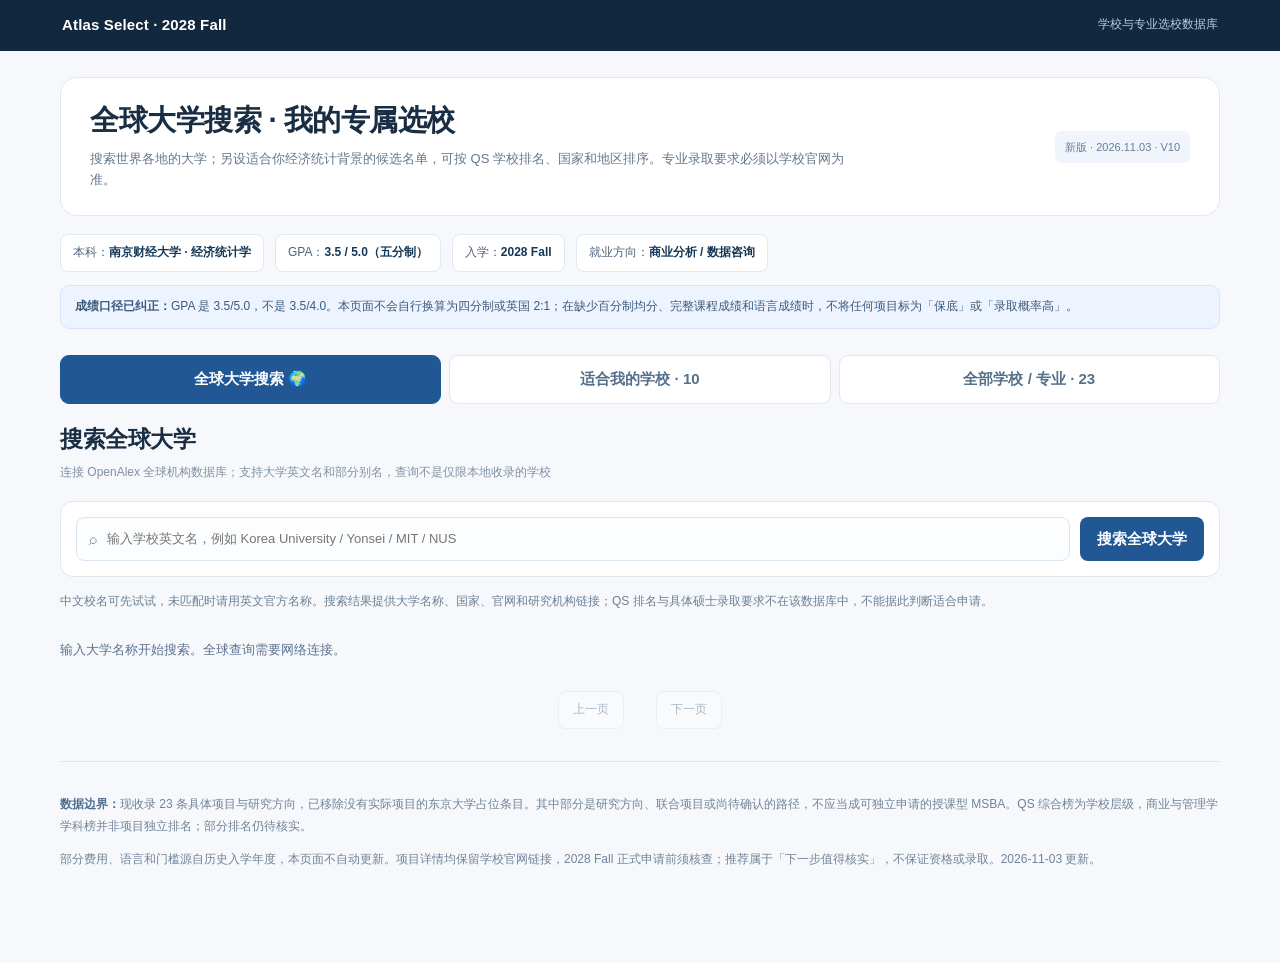
==== index.html @ 44506ef3 "Show only selected university programme when opening recommendation details" ====
<!DOCTYPE html><html lang="zh-CN"><head><meta charset="utf-8"><meta name="viewport" content="width=device-width,initial-scale=1"><meta name="theme-color" content="#12283f"><meta http-equiv="Cache-Control" content="no-cache, no-store, must-revalidate"><meta name="description" content="面向中国经济统计本科生的2028 Fall 商业分析硕士选校搜索，含官网要求与独立推荐名单。"><title>Atlas Select · 我的2028选校搜索</title><style>
:root{--ink:#192d43;--muted:#64778d;--navy:#142e4b;--line:#e0e8f0;--blue:#245ca1;--wash:#f6f8fb;--mint:#e8f6f1}
*{box-sizing:border-box}html{scroll-behavior:smooth}body{margin:0;font:15px/1.65 -apple-system,BlinkMacSystemFont,"PingFang SC","Microsoft YaHei","Noto Sans CJK SC",sans-serif;background:var(--wash);color:var(--ink)}
a{color:#2260a8;text-decoration:none}a:hover{text-decoration:underline}button,input,select{font:inherit}button{cursor:pointer}button:focus-visible,a:focus-visible,input:focus-visible,select:focus-visible,summary:focus-visible{outline:3px solid #93bbfb;outline-offset:3px}
.site-header{background:#12283f;color:white}.site-inner{max-width:1200px;margin:auto;padding:13px 22px;display:flex;align-items:center;justify-content:space-between;gap:14px}.site-name{font-size:15px;font-weight:800;letter-spacing:.01em}.site-meta{font-size:12px;color:#b9cade}
.shell{max-width:1200px;margin:auto;padding:26px 20px 80px}.intro{background:#fff;border:1px solid var(--line);border-radius:17px;padding:25px 29px;display:flex;justify-content:space-between;gap:20px;align-items:center}.intro h1{font-size:clamp(22px,3vw,29px);line-height:1.2;letter-spacing:-.5px;margin:0 0 10px}.intro p{font-size:13px;color:var(--muted);margin:0;max-width:770px}.version{font-size:11px;color:#667d9b;white-space:nowrap;background:#f0f5fc;border-radius:6px;padding:7px 10px}
.profile{display:flex;gap:11px;flex-wrap:wrap;margin:18px 0 13px}.profile span{background:#fff;border:1px solid var(--line);border-radius:8px;padding:8px 12px;font-size:12px;color:#4d6178}.profile strong{color:#163857}.gpa-warning{font-size:12px;padding:11px 14px;background:#edf4ff;border:1px solid #d7e6fa;border-radius:9px;color:#3b597c;line-height:1.65}
.view-tabs{display:flex;gap:8px;margin:26px 0 17px;flex-wrap:wrap}.view-tabs button{background:#fff;border:1px solid var(--line);border-radius:9px;padding:11px 18px;font-weight:800;color:#55708a}.view-tabs button.active{color:#fff;background:#225796;border-color:#225796}
.section-head{display:flex;align-items:end;justify-content:space-between;gap:12px;margin:0 0 18px}.section-head h2{font-size:23px;letter-spacing:-.5px;margin:0}.section-head p{font-size:12px;margin:4px 0 0;color:#8191a4}.section-count{color:#8191a4;font-size:12px}
.recommend-grid{display:grid;grid-template-columns:repeat(2,minmax(0,1fr));gap:14px}.recommend-card{background:#fff;border:1px solid var(--line);border-radius:13px;padding:20px 22px;min-width:0}.rc-top{display:flex;align-items:center;justify-content:space-between;gap:10px}.rc-level{font-size:11px;font-weight:800;color:#216f66;padding:5px 9px;background:#e8f6f2;border-radius:5px}.rc-region{font-size:12px;color:#8190a1}.recommend-card h3{font-size:20px;letter-spacing:-.4px;margin:14px 0 3px;line-height:1.3}.rc-program{font-size:13px;color:#436489;font-weight:780;line-height:1.5}.recommend-card p{color:#566b81;font-size:13px;margin:13px 0}.rc-risk{border-top:1px solid #edf1f5;padding-top:11px;color:#768497;font-size:12px}.rc-risk b{color:#9a6723}.rc-bottom{display:flex;align-items:center;gap:15px;margin-top:16px;flex-wrap:wrap}.rc-bottom button{border:0;background:#225796;color:#fff;padding:9px 13px;border-radius:7px;font-size:12px;font-weight:730}.rc-bottom a{font-size:12px;font-weight:780}
.guide{margin:18px 0 0;background:#fff;border:1px solid var(--line);border-radius:11px;padding:15px 18px;color:#657891;font-size:12px}.guide strong{color:#315471}
.toolbar{display:flex;gap:10px;flex-wrap:wrap;padding:15px;background:#fff;border:1px solid var(--line);border-radius:13px;margin-bottom:14px;align-items:center}.search-wrap{flex:1;min-width:240px;display:flex;align-items:center;gap:8px;padding:9px 12px;border:1px solid #dce6f1;border-radius:8px;background:#fbfdff;color:#8194ab}.search-wrap input{width:100%;background:transparent;border:0;outline:0;font-size:13px;min-width:0;color:#223c57}.search-wrap:focus-within{outline:2px solid #9bc3ff}.toolbar select{border:1px solid #dce6f1;border-radius:8px;padding:10px 12px;background:#fbfdff;color:#34506d;font-size:12px;max-width:220px}.count-bar{display:flex;justify-content:space-between;align-items:center;gap:10px;color:#72849a;font-size:12px;margin:12px 3px 17px}.reset{font-size:12px;font-weight:700;background:none;border:0;color:#2663a4}
.cards{display:grid;grid-template-columns:repeat(2,minmax(0,1fr));gap:15px}.card{min-width:0;background:#fff;border:1px solid #e0e8f0;border-radius:13px;padding:22px;display:flex;flex-direction:column}.card-topline{display:flex;gap:7px;align-items:center;flex-wrap:wrap;margin:0 0 13px}.region-chip{font-size:11px;font-weight:800;color:#265b93;background:#edf4fc;border-radius:5px;padding:4px 8px}.category-chip{font-size:11px;color:#8796a6}
.card .school{font-size:20px;font-weight:830;letter-spacing:-.3px}.card .en{color:#8696a7;font-size:12px}.card .program{font-size:15px;font-weight:800;margin:13px 0 8px;color:#244c78;line-height:1.4}.card .tag{display:inline-block;font-size:11px;color:#56718f;background:#f0f4f9;padding:3px 7px;border-radius:5px;margin:3px 4px 0 0}.card .detail{font-size:12px;color:#60758a;line-height:1.65;margin:12px 0}.card .detail p{margin:6px 0}
.rank-mark{margin:10px 0 4px;order:3}.rank-pair{display:grid;grid-template-columns:1fr 1fr;gap:8px}.rank-single{border:1px solid #e5ebf3;background:#f7f9fc;border-radius:8px;padding:11px}.rank-single span{font-size:10px;color:#71869f;display:block}.rank-single strong{color:#245f9c;font-size:21px;display:block;line-height:1.3}.rank-subject strong{color:#137464}
.card .verified-meta{order:5;border:1px solid #e5ecf4;border-radius:9px;background:#f8fbfe;padding:14px;margin:14px 0;color:#52677e;font-size:12px}.verified-meta>div{margin:0 0 9px}.verified-meta>div:first-child{display:none}.verified-meta .cny{color:#13766a;font-weight:750}.source-note{font-size:11px;color:#8a98aa}.verified-meta>a{font-weight:800;font-size:11px}
.card .requirements{order:6;border:1px solid #e7edf2;border-radius:9px;padding:13px;margin:0 0 12px}.req-title{font-size:13px;font-weight:800;color:#355575}.req-item{font-size:12px;padding:7px 0;border-bottom:1px solid #edf1f5;color:#5e7187}.req-source{display:block;font-size:11px;word-break:break-word;margin-top:9px}
.card details{order:7;margin-top:auto;border-top:1px solid #edf0f5;padding-top:10px;color:#57718f;font-size:12px}.card summary{font-weight:800;cursor:pointer}.card details p{font-size:12px;color:#687d93}.card details a{font-weight:700}
.card .detail{order:4}.card .school{order:1}.card .en{order:2}.card .program{order:2}.card .tag{order:2}.card .card-topline{order:0}
.empty{background:#fff;border:1px dashed #cbd8e8;padding:36px 18px;text-align:center;border-radius:12px;color:#657a95}.foot{font-size:12px;line-height:1.8;color:#718398;border-top:1px solid #e0e6ee;margin-top:32px;padding-top:20px}.foot strong{color:#526e8f}
[hidden]{display:none!important}
@media(max-width:850px){.cards,.recommend-grid{grid-template-columns:1fr}.intro{align-items:start;flex-direction:column;gap:12px}}
@media(max-width:580px){.shell{padding:15px 12px 50px}.site-inner{padding:12px 15px}.intro{padding:20px 18px}.intro h1{font-size:21px}.version{font-size:10px}.profile{gap:7px}.profile span{padding:7px 10px}.view-tabs{display:grid;grid-template-columns:1fr 1fr;margin-top:20px}.view-tabs button{font-size:13px;padding:11px 7px}.toolbar{padding:11px}.search-wrap{min-width:100%}.toolbar select{max-width:none;flex:1;min-width:110px}.card{padding:18px}.section-head h2{font-size:20px}.rc-bottom{gap:10px}}
@media(prefers-reduced-motion:reduce){html{scroll-behavior:auto}}
@media print{.toolbar,.view-tabs{display:none}#recommended-section,#all-section{display:block!important}.cards,.recommend-grid{grid-template-columns:1fr}}
.view-tabs{display:grid;grid-template-columns:repeat(3,minmax(0,1fr))}.global-button{border:0;background:#225796;color:#fff;border-radius:8px;padding:10px 17px;font-weight:800}.global-hint{font-size:12px;color:#6b8097;line-height:1.8}.global-status{padding:14px 0;color:#5c7290;font-size:13px}.global-results{display:grid;grid-template-columns:repeat(2,minmax(0,1fr));gap:13px}.global-card{border:1px solid #e1e8f1;background:white;border-radius:12px;padding:19px}.global-card h3{margin:0 0 7px;font-size:17px;line-height:1.4}.global-card p{font-size:12px;color:#72849b;margin:5px 0}.global-card a{font-size:12px;font-weight:800;margin-right:13px}.global-pagination{display:flex;justify-content:center;align-items:center;gap:16px;margin-top:17px;font-size:12px;color:#71839a}.global-pagination button{border:1px solid #d7e1ef;background:#fff;border-radius:8px;padding:8px 14px;color:#315779}.global-pagination button:disabled{opacity:.4;cursor:default}.recommend-controls{display:flex;align-items:end;gap:13px;flex-wrap:wrap;margin:0 0 16px;background:#fff;border:1px solid #e1e8f1;border-radius:10px;padding:13px}.recommend-controls label{display:flex;flex-direction:column;gap:5px;color:#637991;font-size:11px;font-weight:700}.recommend-controls select{border:1px solid #dbe4ee;border-radius:7px;padding:8px 12px;background:#fafcff;color:#304c6a;font-size:12px}.recommend-controls>span{margin-left:auto;font-size:12px;color:#698099}@media(max-width:700px){.global-results{grid-template-columns:1fr}.view-tabs{gap:5px}.view-tabs button{font-size:11px;padding:10px 5px}.recommend-controls>span{margin-left:0}.global-button{width:100%}}</style></head>
<body><div class="site-header"><div class="site-inner"><div class="site-name">Atlas Select · 2028 Fall</div><div class="site-meta">学校与专业选校数据库</div></div></div>
<main class="shell"><div class="intro"><div><h1>全球大学搜索 · 我的专属选校</h1><p>搜索世界各地的大学；另设适合你经济统计背景的候选名单，可按 QS 学校排名、国家和地区排序。专业录取要求必须以学校官网为准。</p></div><div class="version">新版 · 2026.11.03 · V10</div></div>
<div class="profile"><span>本科：<strong>南京财经大学 · 经济统计学</strong></span><span>GPA：<strong>3.5 / 5.0（五分制）</strong></span><span>入学：<strong>2028 Fall</strong></span><span>就业方向：<strong>商业分析 / 数据咨询</strong></span></div>
<div class="gpa-warning"><strong>成绩口径已纠正：</strong>GPA 是 3.5/5.0，不是 3.5/4.0。本页面不会自行换算为四分制或英国 2:1；在缺少百分制均分、完整课程成绩和语言成绩时，不将任何项目标为「保底」或「录取概率高」。</div>
<nav class="view-tabs" aria-label="选校视图"><button id="tab-global" class="active" type="button" aria-pressed="true">全球大学搜索 🌍</button><button id="tab-recommended" type="button" aria-pressed="false">适合我的学校 · 10</button><button id="tab-all" type="button" aria-pressed="false">全部学校 / 专业 · 23</button></nav>
<section id="global-section" hidden><div class="section-head"><div><h2>搜索全球大学</h2><p>连接 OpenAlex 全球机构数据库；支持大学英文名和部分别名，查询不是仅限本地收录的学校</p></div></div><div class="toolbar"><label class="search-wrap" for="global-query">⌕ <input id="global-query" type="search" autocomplete="off" placeholder="输入学校英文名，例如 Korea University / Yonsei / MIT / NUS"></label><button id="global-search" type="button" class="global-button">搜索全球大学</button></div><p class="global-hint">中文校名可先试试，未匹配时请用英文官方名称。搜索结果提供大学名称、国家、官网和研究机构链接；QS 排名与具体硕士录取要求不在该数据库中，不能据此判断适合申请。</p><div id="global-status" class="global-status" aria-live="polite">输入大学名称开始搜索。全球查询需要网络连接。</div><div id="global-results" class="global-results"></div><div class="global-pagination"><button id="global-prev" type="button" disabled>上一页</button><span id="global-page"></span><button id="global-next" type="button" disabled>下一页</button></div></section><section id="recommended-section" hidden><div class="section-head"><div><h2>我的候选学校与专业</h2><p>依据经济统计学课程方向和职业目标筛选，非录取成功率排名</p></div><span class="section-count">10 个候选</span></div><div class="recommend-controls"><label>国家 / 地区<select id="rec-region"><option value="">全部地区</option><option value="韩国">韩国</option><option value="欧洲">欧洲大陆</option><option value="英国">英国</option><option value="日本">日本</option></select></label><label>排序<select id="rec-sort"><option value="region">按国家 / 地区</option><option value="qs">QS 学校综合排名（已核实优先）</option><option value="name">学校名称</option></select></label><span id="rec-count">10 个候选</span></div><div class="recommend-grid" id="recommend-grid"><article class="recommend-card" data-school="高丽大学" data-region="韩国" data-rank="52"><div class="rc-top"><span class="rc-level">韩国重点核查</span><span class="rc-region">韩国</span></div><h3>高丽大学</h3><div class="rc-program">MS in Business Analytics (MSBA)</div><p>专业方向与商业分析、信息系统或管理科学有关，保留在你的重点调查名单中。</p><div class="rc-risk"><b>申请风险：</b>请核实是否属于独立招生的硕士项目、韩语或英语授课、GPA 五分制认可规则、GMAT/GRE 和导师要求；不预设录取概率。</div><div class="rc-bottom"><button type="button" class="view-project" data-target="p0">查看已有项目资料</button></div></article><article class="recommend-card" data-school="延世大学" data-region="韩国" data-rank="42"><div class="rc-top"><span class="rc-level">韩国重点核查</span><span class="rc-region">韩国</span></div><h3>延世大学</h3><div class="rc-program">Business Administration — Information Systems</div><p>专业方向与商业分析、信息系统或管理科学有关，保留在你的重点调查名单中。</p><div class="rc-risk"><b>申请风险：</b>请核实是否属于独立招生的硕士项目、韩语或英语授课、GPA 五分制认可规则、GMAT/GRE 和导师要求；不预设录取概率。</div><div class="rc-bottom"><button type="button" class="view-project" data-target="p2">查看已有项目资料</button></div></article><article class="recommend-card" data-school="首尔大学" data-region="韩国" data-rank="38"><div class="rc-top"><span class="rc-level">韩国重点核查</span><span class="rc-region">韩国</span></div><h3>首尔大学</h3><div class="rc-program">Business Administration — Management Information Systems</div><p>专业方向与商业分析、信息系统或管理科学有关，保留在你的重点调查名单中。</p><div class="rc-risk"><b>申请风险：</b>请核实是否属于独立招生的硕士项目、韩语或英语授课、GPA 五分制认可规则、GMAT/GRE 和导师要求；不预设录取概率。</div><div class="rc-bottom"><button type="button" class="view-project" data-target="p4">查看已有项目资料</button></div></article><article class="recommend-card" data-school="维也纳大学" data-region="欧洲" data-rank="140"><div class="rc-top"><span class="rc-level">优先核对</span><span class="rc-region">欧洲大陆</span></div><h3>维也纳大学</h3><div class="rc-program">MSc Business Analytics</div><p>经济学与统计学在官网认可的相关本科范围内；明确不设统一最低 GPA，但只有约 40 个名额。</p><div class="rc-risk"><b>需要核实：</b>B2 英语、GMAT/GRE 与选拔竞争</div><div class="rc-bottom"><button type="button" class="view-project" data-target="p5">查看数据库详情</button><a target="_blank" rel="noopener noreferrer" href="https://studieren.univie.ac.at/en/applying-for-a-programme/admission-info/mag/business-analytics-mag">大学官网 ↗</a></div></article><article class="recommend-card" data-school="维也纳经济大学" data-region="欧洲" data-rank="9999"><div class="rc-top"><span class="rc-level">优先核对</span><span class="rc-region">欧洲大陆</span></div><h3>维也纳经济大学</h3><div class="rc-program">MSc Digital Economy</div><p>兼顾数字化业务、信息系统、统计与经济课程，适合数字化咨询方向。</p><div class="rc-risk"><b>需要核实：</b>英语水平要求较高，先修课与综合选拔</div><div class="rc-bottom"><button type="button" class="view-project" data-target="p6">查看数据库详情</button><a target="_blank" rel="noopener noreferrer" href="https://www.wu.ac.at/en/programs/masters-programs/digital-economy/overview">大学官网 ↗</a></div></article><article class="recommend-card" data-school="根特大学" data-region="欧洲" data-rank="150"><div class="rc-top"><span class="rc-level">有条件候选</span><span class="rc-region">欧洲大陆</span></div><h3>根特大学</h3><div class="rc-program">MSc Business Engineering — Data Analytics</div><p>Data Analytics 方向重视统计、机器学习及商业数据决策，培养方向匹配。</p><div class="rc-risk"><b>需要核实：</b>非 EEA 学历须交 GMAT/GRE，工程与定量先修较强</div><div class="rc-bottom"><button type="button" class="view-project" data-target="p7">查看数据库详情</button><a target="_blank" rel="noopener noreferrer" href="https://www.ugent.be/eb/en/study-programmes/master-in-business-engineering/eligibility.htm">大学官网 ↗</a></div></article><article class="recommend-card" data-school="蒂尔堡大学" data-region="欧洲" data-rank="9999"><div class="rc-top"><span class="rc-level">有条件候选</span><span class="rc-region">欧洲大陆</span></div><h3>蒂尔堡大学</h3><div class="rc-program">MSc Business Analytics and Operations Research</div><p>商业分析与运筹优化紧密结合，经济统计课程若覆盖足够数学与计量可进一步评估。</p><div class="rc-risk"><b>需要核实：</b>本科学位等同性、数学和运筹学分是关键</div><div class="rc-bottom"><button type="button" class="view-project" data-target="p10">查看数据库详情</button><a target="_blank" rel="noopener noreferrer" href="https://www.tilburguniversity.edu/education/masters-programs/business-analytics-and-operations-research">大学官网 ↗</a></div></article><article class="recommend-card" data-school="马斯特里赫特大学" data-region="欧洲" data-rank="9999"><div class="rc-top"><span class="rc-level">优先核对</span><span class="rc-region">欧洲大陆</span></div><h3>马斯特里赫特大学</h3><div class="rc-program">MSc Business Intelligence and Smart Services</div><p>商业智能与数据咨询方向契合；国际学历申请路径清楚，要求提供统计课程说明。</p><div class="rc-risk"><b>需要核实：</b>GMAT/GRE 或其他学术能力证明，需核对具体申请分支</div><div class="rc-bottom"><button type="button" class="view-project" data-target="p11">查看数据库详情</button><a target="_blank" rel="noopener noreferrer" href="https://www.maastrichtuniversity.nl/education/master/programmes/business-intelligence-and-smart-services/admission-requirements">大学官网 ↗</a></div></article><article class="recommend-card" data-school="Nova 商学院" data-region="欧洲" data-rank="9999"><div class="rc-top"><span class="rc-level">扩展候选</span><span class="rc-region">欧洲大陆</span></div><h3>Nova 商学院</h3><div class="rc-program">Master’s in Business Analytics</div><p>独立商业分析硕士，方向契合经济统计背景，值得核对中国本科学历对应录取要求。</p><div class="rc-risk"><b>需要核实：</b>中国成绩资格、费用和语言要求需要再核验</div><div class="rc-bottom"><button type="button" class="view-project" data-target="p12">查看数据库详情</button><a target="_blank" rel="noopener noreferrer" href="https://www.novasbe.unl.pt/en/programs/masters/business-analytics/overview">大学官网 ↗</a></div></article><article class="recommend-card" data-school="巴斯大学" data-region="英国" data-rank="9999"><div class="rc-top"><span class="rc-level">谨慎候选</span><span class="rc-region">英国</span></div><h3>巴斯大学</h3><div class="rc-program">MSc Business Analytics</div><p>商业分析和企业数据决策方向贴合，适合作为英国项目的进一步调查对象。</p><div class="rc-risk"><b>需要核实：</b>中国大学背景对应最低均分尚未核对，不能据 GPA 3.5/5 判断合格</div><div class="rc-bottom"><button type="button" class="view-project" data-target="p21">查看数据库详情</button><a target="_blank" rel="noopener noreferrer" href="https://www.bath.ac.uk/courses/postgraduate-2026/taught-postgraduate-courses/msc-business-analytics/">大学官网 ↗</a></div></article></div><div class="guide"><strong>选校方法：</strong>优先官网专业资格与先修课，其次看语言、GMAT/GRE、学费与排名。申请风险大且证据不足的项目不列为稳妥校。英韩高排名项目仍保留在全库中供检索，但不按学校声望自动推荐。</div></section>
<section id="all-section" hidden><div class="section-head"><div><h2>全部学校与专业</h2><p>跨国家搜索，不必先选择地区；只检索当前已收录的项目，不是全球大学实时搜索</p></div><span class="section-count">23 条项目记录</span></div>
<div class="toolbar"><label class="search-wrap" for="search">⌕ <input id="search" type="search" autocomplete="off" placeholder="搜索学校、专业、课程、申请要求，例如 MSBA / Yonsei / Python"></label><select id="region" aria-label="国家地区"><option value="">全部地区</option><option value="韩国">韩国</option><option value="欧洲">欧洲大陆</option><option value="日本">日本</option><option value="英国">英国</option></select><select id="category" aria-label="项目类别"><option value="">全部类型</option><option value="独立">独立硕士 / 专业项目</option><option value="研究">研究方向 / 待确认</option><option value="联合">联合项目</option></select><select id="sort" aria-label="排序"><option value="default">原始顺序</option><option value="rank">学校 QS 升序</option><option value="name">学校名称</option></select></div><div class="count-bar"><span id="visible-count" aria-live="polite">找到 23 条记录</span><button class="reset" type="button" id="reset">清空筛选</button></div>
<div class="cards" id="cards"><article class="card" id="p0" data-region="韩国" data-school="高丽大学" data-qsrank="52" data-rec="no" data-type="独立硕士或专业项目"><div class="card-topline"><span class="region-chip">韩国</span><span class="category-chip">独立硕士或专业项目</span></div>
      <div class="rank-mark"><div class="rank-pair"><div class="rank-single"><span>学校 QS 2027</span><strong>=52</strong></div><div class="rank-single rank-subject"><span>商管学科 QS 2026</span><strong>50</strong></div></div></div>
      <div class="school">高丽大学</div><div class="en">Korea University</div><div class="program">MS in Business Analytics (MSBA)</div><span class="tag">冲刺</span> <span class="tag">匹配：非常高</span><div class="detail"><p><b>学制：</b>约1年　<b>语言：</b>韩语要求需核实</p><p><b>适合原因：</b>最接近你想读的职业型商业分析，关注统计建模、商业数据与企业项目。</p></div><div class="verified-meta"><div><strong>QS 2027 综合排名：</strong> =52</div><div><strong>官网学费（2026）：</strong> ₩13,399,000/学期；一年按2学期约₩26,798,000（另计入学费）<div class="cny">≈人民币 6.67万元/学期；两学期约13.35万元（不含入学费）</div></div><div class="source-note">核实状态：已核实项目专属 · 学费不含生活费，2028年以新简章为准。</div><a href="https://graduate2.korea.ac.kr/admission/tuition.html" rel="noopener noreferrer" target="_blank">查看学费官网 ↗</a></div><div class="requirements"><div class="req-title">申请要求 · GPA / TOPIK / 英语</div><div class="req-item">TOPIK：需按当期 MSBA 国际生简章核实等级</div><div class="req-item">雅思/托福：未确认统一最低分</div><div class="req-item">GPA：未查到可确认的项目最低线；竞争性审核</div><div class="req-source">未找到可确认的项目专属统一分数线；请勿将建议分数视为官方最低要求。</div></div><details><summary>查看申请风险与官网</summary><p>需核实国际本科应届生申请资格、TOPIK等级及是否仅春季入学。</p><a href="https://biz.korea.ac.kr/" rel="noopener noreferrer" target="_blank">打开学校/项目官网 ↗</a></details></article><article class="card" id="p1" data-region="韩国" data-school="高丽大学" data-qsrank="52" data-rec="no" data-type="研究方向或项目待确认"><div class="card-topline"><span class="region-chip">韩国</span><span class="category-chip">研究方向或项目待确认</span></div>
      <div class="rank-mark"><div class="rank-pair"><div class="rank-single"><span>学校 QS 2027</span><strong>=52</strong></div><div class="rank-single rank-subject"><span>商管学科 QS 2026</span><strong>50</strong></div></div></div>
      <div class="school">高丽大学</div><div class="en">Korea University</div><div class="program">Business Administration — MIS / 信息系统相关研究方向</div><span class="tag">备选研究</span> <span class="tag">匹配：较高</span><div class="detail"><p><b>学制：</b>通常研究型　<b>语言：</b>待核实</p><p><b>适合原因：</b>BI、企业信息系统、数据管理相关；和职业型MSBA不同。</p></div><div class="verified-meta"><div><strong>QS 2027 综合排名：</strong> =52</div><div><strong>官网学费（2026）：</strong> ₩5,237,000/学期（普通研究生院人文社科类参考；MIS所属收费分类需确认）<div class="cny">≈人民币 2.61万元/学期（收费类别待确认）</div></div><div class="source-note">核实状态：仅学校类别参考 · 学费不含生活费，2028年以新简章为准。</div><a href="https://graduate2.korea.ac.kr/admission/tuition.html" rel="noopener noreferrer" target="_blank">查看学费官网 ↗</a></div><div class="requirements"><div class="req-title">申请要求 · GPA / TOPIK / 英语</div><div class="req-item">TOPIK：具体要求待当期核实</div><div class="req-item">雅思/托福：待核实</div><div class="req-item">GPA：按研究生院招生简章审核</div><div class="req-source">未找到可确认的项目专属统一分数线；请勿将建议分数视为官方最低要求。</div></div><details><summary>查看申请风险与官网</summary><p>需核实当期研究方向是否招生、导师和语言。</p><a href="https://biz.korea.ac.kr/" rel="noopener noreferrer" target="_blank">打开学校/项目官网 ↗</a></details></article><article class="card" id="p2" data-region="韩国" data-school="延世大学" data-qsrank="42" data-rec="no" data-type="研究方向或项目待确认"><div class="card-topline"><span class="region-chip">韩国</span><span class="category-chip">研究方向或项目待确认</span></div>
      <div class="rank-mark"><div class="rank-pair"><div class="rank-single"><span>学校 QS 2027</span><strong>42</strong></div><div class="rank-single rank-subject"><span>商管学科 QS 2026</span><strong>51</strong></div></div></div>
      <div class="school">延世大学</div><div class="en">Yonsei University</div><div class="program">Business Administration — Information Systems</div><span class="tag">冲刺</span> <span class="tag">匹配：高</span><div class="detail"><p><b>学制：</b>研究型硕士　<b>语言：</b>历史要求TOPIK 6及英语；2028待核实</p><p><b>适合原因：</b>偏商业智能、信息系统与数字化转型，可衔接IT/数据咨询。</p></div><div class="verified-meta"><div><strong>QS 2027 综合排名：</strong> 42</div><div><strong>官网学费（—）：</strong> 待核实：普通研究生院 Business Administration 的2026学费；不可用MBA学费代替<div class="cny">人民币换算：待官网确认原币种学费后计算</div></div><div class="source-note">核实状态：未确认 · 学费不含生活费，2028年以新简章为准。</div><a href="https://www.yonsei.ac.kr/" rel="noopener noreferrer" target="_blank">查看学费官网 ↗</a></div><div class="requirements"><div class="req-title">官网申请要求 · 已核实历史标准</div><div class="req-item">TOPIK：6级（2025 Fall 历史简章；有替代条款须逐项核实）</div><div class="req-item">英语：IELTS 5.5 或 TOEFL iBT 71（该方向同时要求韩语及英语成绩）</div><div class="req-item">GPA/均分：未查到该方向公开统一最低分</div><a class="req-source" href="https://gsis.yonsei.ac.kr/_res/graduate/etc/s_f_guide_2025-2_e.pdf" rel="noopener noreferrer" target="_blank">查看该要求的学校官网 ↗</a></div><details><summary>查看申请风险与官网</summary><p>研究型；韩语门槛高，需核对当期招生简章。</p><a href="https://graduate.yonsei.ac.kr/" rel="noopener noreferrer" target="_blank">打开学校/项目官网 ↗</a></details></article><article class="card" id="p3" data-region="韩国" data-school="延世大学" data-qsrank="42" data-rec="no" data-type="研究方向或项目待确认"><div class="card-topline"><span class="region-chip">韩国</span><span class="category-chip">研究方向或项目待确认</span></div>
      <div class="rank-mark"><div class="rank-pair"><div class="rank-single"><span>学校 QS 2027</span><strong>42</strong></div><div class="rank-single rank-subject"><span>商管学科 QS 2026</span><strong>51</strong></div></div></div>
      <div class="school">延世大学</div><div class="en">Yonsei University</div><div class="program">Business Administration — Management Science</div><span class="tag">重点冲刺</span> <span class="tag">匹配：中高</span><div class="detail"><p><b>学制：</b>研究型硕士　<b>语言：</b>历史要求TOPIK 5；2028待核实</p><p><b>适合原因：</b>数据驱动决策、预测和运营分析。</p></div><div class="verified-meta"><div><strong>QS 2027 综合排名：</strong> 42</div><div><strong>官网学费（—）：</strong> 待核实：普通研究生院 Business Administration 的2026学费<div class="cny">人民币换算：待官网确认原币种学费后计算</div></div><div class="source-note">核实状态：未确认 · 学费不含生活费，2028年以新简章为准。</div><a href="https://www.yonsei.ac.kr/" rel="noopener noreferrer" target="_blank">查看学费官网 ↗</a></div><div class="requirements"><div class="req-title">官网申请要求 · 已核实历史标准</div><div class="req-item">TOPIK：5级（2025 Fall 历史简章）</div><div class="req-item">英语：该历史表格未列强制雅思/托福最低分</div><div class="req-item">GPA/均分：未公布该方向统一最低线</div><a class="req-source" href="https://gsis.yonsei.ac.kr/_res/graduate/etc/s_f_guide_2025-2_e.pdf" rel="noopener noreferrer" target="_blank">查看该要求的学校官网 ↗</a></div><details><summary>查看申请风险与官网</summary><p>运筹优化可能偏数学，需看课程与导师。</p><a href="https://graduate.yonsei.ac.kr/" rel="noopener noreferrer" target="_blank">打开学校/项目官网 ↗</a></details></article><article class="card" id="p4" data-region="韩国" data-school="首尔大学" data-qsrank="38" data-rec="no" data-type="研究方向或项目待确认"><div class="card-topline"><span class="region-chip">韩国</span><span class="category-chip">研究方向或项目待确认</span></div>
      <div class="rank-mark"><div class="rank-pair"><div class="rank-single"><span>学校 QS 2027</span><strong>38</strong></div><div class="rank-single rank-subject"><span>商管学科 QS 2026</span><strong>49</strong></div></div></div>
      <div class="school">首尔大学</div><div class="en">Seoul National University</div><div class="program">Business Administration — Management Information Systems</div><span class="tag">高冲</span> <span class="tag">匹配：高</span><div class="detail"><p><b>学制：</b>研究型硕士　<b>语言：</b>历史招生要求TOPIK 6；待核实</p><p><b>适合原因：</b>顶尖大学商学院品牌，适合企业信息系统与分析研究。</p></div><div class="verified-meta"><div><strong>QS 2027 综合排名：</strong> 38</div><div><strong>官网学费（—）：</strong> 待核实：首尔大学商学院研究型硕士当期收费表<div class="cny">人民币换算：待官网确认原币种学费后计算</div></div><div class="source-note">核实状态：未确认 · 学费不含生活费，2028年以新简章为准。</div><a href="https://en.snu.ac.kr/" rel="noopener noreferrer" target="_blank">查看学费官网 ↗</a></div><div class="requirements"><div class="req-title">官网申请要求 · 已核实历史标准</div><div class="req-item">TOPIK：商学院 Business Administration 要求 TOPIK 6（2026 春季国际生简章）</div><div class="req-item">英语：学校一般标准 IELTS 6.0 / TOEFL iBT 80，但商学院另须 TOPIK 6</div><div class="req-item">GPA/均分：未公布统一最低值；成绩单综合审核</div><a class="req-source" href="https://admission.snu.ac.kr/webdata/admission/files/2026Spring_graduate.pdf" rel="noopener noreferrer" target="_blank">查看该要求的学校官网 ↗</a></div><details><summary>查看申请风险与官网</summary><p>学术竞争强；非职业型MSBA。</p><a href="https://cba.snu.ac.kr/" rel="noopener noreferrer" target="_blank">打开学校/项目官网 ↗</a></details></article><article class="card" id="p5" data-region="欧洲" data-school="维也纳大学" data-qsrank="140" data-rec="yes" data-type="独立硕士或专业项目"><div class="card-topline"><span class="region-chip">欧洲大陆</span><span class="category-chip">独立硕士或专业项目</span></div>
      <div class="rank-mark"><div class="rank-pair"><div class="rank-single"><span>学校 QS 2027</span><strong>=140</strong></div><div class="rank-single rank-subject"><span>商管学科 QS 2026</span><strong>待核实</strong></div></div></div>
      <div class="school">维也纳大学</div><div class="en">University of Vienna · 奥地利</div><div class="program">MSc Business Analytics</div><span class="tag">冲刺</span> <span class="tag">匹配：非常高</span><div class="detail"><p><b>学制：</b>2年　<b>语言：</b>英语</p><p><b>适合原因：</b>直接学习统计、预测分析、商业决策支持和数据科学，接受经济/统计背景。</p></div><div class="verified-meta"><div><strong>QS 2027 综合排名：</strong> =140</div><div><strong>官网学费（当前官网）：</strong> €752.92/学期（非欧盟，含学生会费）；4学期约€3,011.68<div class="cny">≈人民币 5,625元/学期（合计费用口径）；四学期约2.25万元</div></div><div class="source-note">核实状态：已核实 · 学费不含生活费，2028年以新简章为准。</div><a href="https://studieren.univie.ac.at/en/studying-and-learning/financial-matters/amount-of-the-tuition-fee/students-union-fee" rel="noopener noreferrer" target="_blank">查看学费官网 ↗</a></div><div class="requirements"><div class="req-title">官网申请要求 · 已核实历史标准</div><div class="req-item">英语：B2 或以上；官方未在项目页面统一指定雅思单项数字</div><div class="req-item">GPA/均分：官方明确无最低 GPA；选拔委员会综合评估</div><div class="req-item">其他：GMAT ≥500（旧版）或 GRE ≥300；每年约40个名额</div><a class="req-source" href="https://studieren.univie.ac.at/en/applying-for-a-programme/admission-info/mag/business-analytics-mag" rel="noopener noreferrer" target="_blank">查看该要求的学校官网 ↗</a></div><details><summary>查看申请风险与官网</summary><p>每学年约40个名额，选拔竞争；运筹与数学课程不轻。</p><a href="https://studieren.univie.ac.at/en/find-your-degree-programme/masters-programmes/business-analytics-masters-programme" rel="noopener noreferrer" target="_blank">打开学校/项目官网 ↗</a></details></article><article class="card" id="p6" data-region="欧洲" data-school="维也纳经济大学" data-qsrank="9999" data-rec="yes" data-type="独立硕士或专业项目"><div class="card-topline"><span class="region-chip">欧洲大陆</span><span class="category-chip">独立硕士或专业项目</span></div>
      <div class="rank-mark"><div class="rank-pair"><div class="rank-single"><span>学校 QS 2027</span><strong>未确认（WU独立院校；勿套用维也纳大学排名）</strong></div><div class="rank-single rank-subject"><span>商管学科 QS 2026</span><strong>69</strong></div></div></div>
      <div class="school">维也纳经济大学</div><div class="en">WU Vienna · 奥地利</div><div class="program">MSc Digital Economy</div><span class="tag">重点</span> <span class="tag">匹配：高</span><div class="detail"><p><b>学制：</b>2年　<b>语言：</b>英语</p><p><b>适合原因：</b>信息系统、数字商业、AI/大数据、企业Industry Lab；偏数字化咨询。</p></div><div class="verified-meta"><div><strong>QS 2027 综合排名：</strong> 未确认（WU独立院校；勿套用维也纳大学排名）</div><div><strong>官网学费（当前官网）：</strong> €726.72学费 + €26.20学生会费/学期；4学期约€3,011.68<div class="cny">≈人民币 5,625元/学期（合计费用口径）；四学期约2.25万元</div></div><div class="source-note">核实状态：已核实 · 学费不含生活费，2028年以新简章为准。</div><a href="https://www.wu.ac.at/en/students/getting-organized/tuition-fees-students-union-oeh-dues" rel="noopener noreferrer" target="_blank">查看学费官网 ↗</a></div><div class="requirements"><div class="req-title">官网申请要求 · 已核实历史标准</div><div class="req-item">英语：IELTS Academic 7.0；旧制 TOEFL iBT 100（2026-01-21前考试）</div><div class="req-item">GPA/均分：无公开统一最低线；Fast Track 另要求年级前10%</div><div class="req-item">其他：GMAT/GRE 或两封学术推荐信证明学术潜力；审查先修课程</div><a class="req-source" href="https://www.wu.ac.at/en/programs/application-and-admission/language" rel="noopener noreferrer" target="_blank">查看该要求的学校官网 ↗</a></div><details><summary>查看申请风险与官网</summary><p>不是纯商业分析，须满足商科和信息/数学/统计先修要求。</p><a href="https://www.wu.ac.at/en/programs/masters-programs/digital-economy/overview" rel="noopener noreferrer" target="_blank">打开学校/项目官网 ↗</a></details></article><article class="card" id="p7" data-region="欧洲" data-school="根特大学" data-qsrank="150" data-rec="yes" data-type="独立硕士或专业项目"><div class="card-topline"><span class="region-chip">欧洲大陆</span><span class="category-chip">独立硕士或专业项目</span></div>
      <div class="rank-mark"><div class="rank-pair"><div class="rank-single"><span>学校 QS 2027</span><strong>=150</strong></div><div class="rank-single rank-subject"><span>商管学科 QS 2026</span><strong>待核实</strong></div></div></div>
      <div class="school">根特大学</div><div class="en">Ghent University · 比利时</div><div class="program">MSc Business Engineering — Data Analytics</div><span class="tag">高冲</span> <span class="tag">匹配：非常高</span><div class="detail"><p><b>学制：</b>2年　<b>语言：</b>英语</p><p><b>适合原因：</b>商业流程、统计、机器学习、Python/R，含企业项目，适合数据咨询。</p></div><div class="verified-meta"><div><strong>QS 2027 综合排名：</strong> =150</div><div><strong>官网学费（2026–27）：</strong> €7,079.40/年（非欧盟、60 ECTS）；两年约€14,158.80<div class="cny">≈人民币 5.29万元/年；两年约10.58万元</div></div><div class="source-note">核实状态：已核实 · 学费不含生活费，2028年以新简章为准。</div><a href="https://www.ugent.be/eb/en/study-programmes/tuition-scholarship.htm" rel="noopener noreferrer" target="_blank">查看学费官网 ↗</a></div><div class="requirements"><div class="req-title">官网申请要求 · 已核实历史标准</div><div class="req-item">英语：CEFR B2；具体可接受考试及对应分数按语言证明官网核对</div><div class="req-item">GPA/均分：未公布统一数值；审查本科课程等同性</div><div class="req-item">其他：非EEA学历必须提交 GMAT/GRE；GRE Quant ≥162、Verbal ≥152 或 GMAT Focus 总分≥565且 Quant≥81</div><a class="req-source" href="https://www.ugent.be/eb/en/degree-students/faculty-admission-requirements.htm" rel="noopener noreferrer" target="_blank">查看该要求的学校官网 ↗</a></div><details><summary>查看申请风险与官网</summary><p>工程与定量强度高；非欧盟学费官网当前约€7,079/年。</p><a href="https://www.ugent.be/eb/en/study-programmes/master-in-business-engineering/programme-overview.htm" rel="noopener noreferrer" target="_blank">打开学校/项目官网 ↗</a></details></article><article class="card" id="p8" data-region="欧洲" data-school="鲁汶大学" data-qsrank="59" data-rec="no" data-type="研究方向或项目待确认"><div class="card-topline"><span class="region-chip">欧洲大陆</span><span class="category-chip">研究方向或项目待确认</span></div>
      <div class="rank-mark"><div class="rank-pair"><div class="rank-single"><span>学校 QS 2027</span><strong>59</strong></div><div class="rank-single rank-subject"><span>商管学科 QS 2026</span><strong>120</strong></div></div></div>
      <div class="school">鲁汶大学</div><div class="en">KU Leuven · 比利时</div><div class="program">Master of Business Engineering — 定量营销/统计与运筹方向</div><span class="tag">高冲·待核实</span> <span class="tag">匹配：中高</span><div class="detail"><p><b>学制：</b>通常2年；核实　<b>语言：</b>英语项目需逐项核实</p><p><b>适合原因：</b>商科+统计/运营分析的潜在匹配路线。</p></div><div class="verified-meta"><div><strong>QS 2027 综合排名：</strong> 59</div><div><strong>官网学费（当前官网）：</strong> 官网要求使用按国籍和项目计算的学费计算器；暂不填未验证金额<div class="cny">人民币换算：待官网确认原币种学费后计算</div></div><div class="source-note">核实状态：需计算器核实 · 学费不含生活费，2028年以新简章为准。</div><a href="https://www.kuleuven.be/programmes/master-business-engineering/index.html" rel="noopener noreferrer" target="_blank">查看学费官网 ↗</a></div><div class="requirements"><div class="req-title">官网申请要求 · 已核实历史标准</div><div class="req-item">英语：IELTS 7.0（单项≥6.5）或 TOEFL iBT 94</div><div class="req-item">GPA/均分：无公开统一最低线；需商经≥36 ECTS、定量科技≥45 ECTS、编程≥6 ECTS</div><div class="req-item">其他：须提交 GMAT/GRE；官网列 GMAT 旧制总分≥620及 Quant≥49</div><a class="req-source" href="https://onderwijsaanbod-kuleuven.icts.kuleuven.be/opleidingen/e/SC_53419709/toelatingsvoorwaarden" rel="noopener noreferrer" target="_blank">查看该要求的学校官网 ↗</a></div><details><summary>查看申请风险与官网</summary><p>本科先修课程和非欧盟费用可能构成门槛，尚未作为确认可申项目。</p><a href="https://www.kuleuven.be/english/" rel="noopener noreferrer" target="_blank">打开学校/项目官网 ↗</a></details></article><article class="card" id="p9" data-region="欧洲" data-school="鹿特丹伊拉斯姆斯大学" data-qsrank="148" data-rec="no" data-type="独立硕士或专业项目"><div class="card-topline"><span class="region-chip">欧洲大陆</span><span class="category-chip">独立硕士或专业项目</span></div>
      <div class="rank-mark"><div class="rank-pair"><div class="rank-single"><span>学校 QS 2027</span><strong>148</strong></div><div class="rank-single rank-subject"><span>商管学科 QS 2026</span><strong>=24</strong></div></div></div>
      <div class="school">鹿特丹伊拉斯姆斯大学</div><div class="en">Erasmus University Rotterdam · 荷兰</div><div class="program">MSc Business Analytics &amp; Management</div><span class="tag">费用需评估</span> <span class="tag">匹配：非常高</span><div class="detail"><p><b>学制：</b>约1年　<b>语言：</b>英语</p><p><b>适合原因：</b>商业分析与管理结合，项目名称高度贴合。</p></div><div class="verified-meta"><div><strong>QS 2027 综合排名：</strong> 148</div><div><strong>官网学费（2027–28）：</strong> €28,000/整个一年制项目（非EEA）<div class="cny">≈人民币 20.92万元/项目</div></div><div class="source-note">核实状态：已核实 · 学费不含生活费，2028年以新简章为准。</div><a href="https://www.rsm.nl/education/master/msc-programmes/mscba-business-analytics-management/" rel="noopener noreferrer" target="_blank">查看学费官网 ↗</a></div><div class="requirements"><div class="req-title">官网申请要求 · 已核实历史标准</div><div class="req-item">英语：C1；雅思/托福具体分数按 RSM 当期接受证明核实</div><div class="req-item">GPA/均分：要求足够优秀的 GPA 或 GMAT；官网概览未列统一数值</div><div class="req-item">其他：需符合荷兰研究型大学本科等同性及相关先修课程；项目限额</div><a class="req-source" href="https://www.eur.nl/en/master/business-analytics-management/admission" rel="noopener noreferrer" target="_blank">查看该要求的学校官网 ↗</a></div><details><summary>查看申请风险与官网</summary><p>非欧盟学费与荷兰生活费较高，不建议无奖学金直接主申。</p><a href="https://www.rsm.nl/education/master/msc-programmes/" rel="noopener noreferrer" target="_blank">打开学校/项目官网 ↗</a></details></article><article class="card" id="p10" data-region="欧洲" data-school="蒂尔堡大学" data-qsrank="9999" data-rec="yes" data-type="独立硕士或专业项目"><div class="card-topline"><span class="region-chip">欧洲大陆</span><span class="category-chip">独立硕士或专业项目</span></div>
 <div class="rank-mark"><div class="rank-pair"><div class="rank-single"><span>学校 QS 2027</span><strong>待核实</strong></div><div class="rank-single rank-subject"><span>商管学科 QS 2026</span><strong>待核实</strong></div></div></div>
 <div class="school">蒂尔堡大学</div><div class="en">Tilburg University · 荷兰</div>
 <div class="program">MSc Business Analytics and Operations Research</div>
 <span class="tag">高</span> <span class="tag">独立硕士 · 新增官网核对</span>
 <div class="detail"><p><b>学制：</b>1年，英语授课</p><p><b>适合原因：</b>商业分析与运筹优化两条路径；微观计量、机器学习、优化和风险决策与经济统计课程相关。</p></div>
 <div class="verified-meta"><div><strong>QS 2027 综合排名：</strong>待核实</div><div><strong>官网学费：</strong>非欧盟学费依 2028 官网收费表核对<div class="cny">人民币换算：待官网确认可适用的原币费用后计算</div></div><div class="source-note">核实状态：项目真实性已从学校官网核对；部分录取细则/费用及QS仍待核实。2028入学以新简章为准。</div><a href="https://www.tilburguniversity.edu/education/masters-programs/business-analytics-and-operations-research" target="_blank" rel="noopener noreferrer">查看学校官网 ↗</a></div>
 <div class="requirements"><div class="req-title">本科背景 / GPA / 语言要求</div><div class="req-item">学术：计量经济/运筹学或经招生委员会认定的相近本科学位</div><div class="req-item">先修课：较强数学、统计、计量与运筹能力；可能要求补修</div><div class="req-item">英语与GPA：具体分数需核对学校当期国际生录取页</div><a class="req-source" href="https://www.tilburguniversity.edu/education/masters-programs/business-analytics-and-operations-research" target="_blank" rel="noopener noreferrer">学校官网招生或项目介绍 ↗</a></div>
 <details><summary>查看申请风险与官网</summary><p>中国经济统计不必然满足数学/运筹课量，先修匹配是主要风险。</p><a href="https://www.tilburguniversity.edu/education/masters-programs/business-analytics-and-operations-research" target="_blank" rel="noopener noreferrer">打开项目官网 ↗</a></details>
 </article><article class="card" id="p11" data-region="欧洲" data-school="马斯特里赫特大学" data-qsrank="9999" data-rec="yes" data-type="独立硕士或专业项目"><div class="card-topline"><span class="region-chip">欧洲大陆</span><span class="category-chip">独立硕士或专业项目</span></div>
 <div class="rank-mark"><div class="rank-pair"><div class="rank-single"><span>学校 QS 2027</span><strong>待核实</strong></div><div class="rank-single rank-subject"><span>商管学科 QS 2026</span><strong>待核实</strong></div></div></div>
 <div class="school">马斯特里赫特大学</div><div class="en">Maastricht University · 荷兰</div>
 <div class="program">MSc Business Intelligence and Smart Services</div>
 <span class="tag">较高</span> <span class="tag">独立硕士 · 新增官网核对</span>
 <div class="detail"><p><b>学制：</b>1年，英语授课</p><p><b>适合原因：</b>数据分析与 AI、服务创新和咨询项目结合，比纯运筹数学项目更偏数字商业应用。</p></div>
 <div class="verified-meta"><div><strong>QS 2027 综合排名：</strong>待核实</div><div><strong>官网学费：</strong>非欧盟学费待官网查询<div class="cny">人民币换算：待官网确认可适用的原币费用后计算</div></div><div class="source-note">核实状态：项目真实性已从学校官网核对；部分录取细则/费用及QS仍待核实。2028入学以新简章为准。</div><a href="https://www.maastrichtuniversity.nl/education/master/programmes/business-intelligence-and-smart-services/admission-requirements" target="_blank" rel="noopener noreferrer">查看学校官网 ↗</a></div>
 <div class="requirements"><div class="req-title">本科背景 / GPA / 语言要求</div><div class="req-item">专业：商学院开设的独立硕士；需检查中国本科学位与课程资格</div><div class="req-item">英语：授课语言为英语；考试最低分以申请要求页面为准</div><div class="req-item">申请：2027–28详细招生条件已经在官网提供，2028–29仍待更新</div><a class="req-source" href="https://www.maastrichtuniversity.nl/education/master/programmes/business-intelligence-and-smart-services/admission-requirements" target="_blank" rel="noopener noreferrer">学校官网招生或项目介绍 ↗</a></div>
 <details><summary>查看申请风险与官网</summary><p>学校可针对学历背景要求额外先修，须核实是否直接录取。</p><a href="https://www.maastrichtuniversity.nl/education/master/programmes/business-intelligence-and-smart-services/admission-requirements" target="_blank" rel="noopener noreferrer">打开项目官网 ↗</a></details>
 </article><article class="card" id="p12" data-region="欧洲" data-school="Nova 商学院" data-qsrank="9999" data-rec="yes" data-type="独立硕士或专业项目"><div class="card-topline"><span class="region-chip">欧洲大陆</span><span class="category-chip">独立硕士或专业项目</span></div>
 <div class="rank-mark"><div class="rank-pair"><div class="rank-single"><span>学校 QS 2027</span><strong>待核实</strong></div><div class="rank-single rank-subject"><span>商管学科 QS 2026</span><strong>待核实</strong></div></div></div>
 <div class="school">Nova 商学院</div><div class="en">Nova School of Business &amp; Economics · 葡萄牙</div>
 <div class="program">Master’s in Business Analytics</div>
 <span class="tag">高</span> <span class="tag">独立硕士 · 新增官网核对</span>
 <div class="detail"><p><b>学制：</b>约1.5年，英语授课（具体学期请核对）</p><p><b>适合原因：</b>课程覆盖 Python、数据可视化、优化、机器学习、因果分析和数字商业战略。</p></div>
 <div class="verified-meta"><div><strong>QS 2027 综合排名：</strong>待核实</div><div><strong>官网学费：</strong>国际生费用按官网当期收费表核对<div class="cny">人民币换算：待官网确认可适用的原币费用后计算</div></div><div class="source-note">核实状态：项目真实性已从学校官网核对；部分录取细则/费用及QS仍待核实。2028入学以新简章为准。</div><a href="https://www.novasbe.unl.pt/en/programs/masters/business-analytics/overview" target="_blank" rel="noopener noreferrer">查看学校官网 ↗</a></div>
 <div class="requirements"><div class="req-title">本科背景 / GPA / 语言要求</div><div class="req-item">项目：商学院与科技学院联合开设，官网已有2027–28项目资讯</div><div class="req-item">先修课：经济统计定量背景具相关性，资格由学校评估</div><div class="req-item">语言/GPA：2028具体门槛待官网申请页面核对</div><a class="req-source" href="https://www.novasbe.unl.pt/en/programs/masters/business-analytics/overview" target="_blank" rel="noopener noreferrer">学校官网招生或项目介绍 ↗</a></div>
 <details><summary>查看申请风险与官网</summary><p>务必核实学生是否需参加附加课程或先修补充；学费与项目学制按届确认。</p><a href="https://www.novasbe.unl.pt/en/programs/masters/business-analytics/overview" target="_blank" rel="noopener noreferrer">打开项目官网 ↗</a></details>
 </article><article class="card" id="p13" data-region="欧洲" data-school="ESADE 商学院" data-qsrank="9999" data-rec="no" data-type="独立硕士或专业项目"><div class="card-topline"><span class="region-chip">欧洲大陆</span><span class="category-chip">独立硕士或专业项目</span></div>
 <div class="rank-mark"><div class="rank-pair"><div class="rank-single"><span>学校 QS 2027</span><strong>待核实</strong></div><div class="rank-single rank-subject"><span>商管学科 QS 2026</span><strong>待核实</strong></div></div></div>
 <div class="school">ESADE 商学院</div><div class="en">Esade Business School · 西班牙</div>
 <div class="program">MSc in Business Analytics</div>
 <span class="tag">较高</span> <span class="tag">独立硕士 · 新增官网核对</span>
 <div class="detail"><p><b>学制：</b>1年/60 ECTS，英语授课</p><p><b>适合原因：</b>含 Python、R、数据分析与 AI 实践，偏商业场景和咨询相关职业。</p></div>
 <div class="verified-meta"><div><strong>QS 2027 综合排名：</strong>待核实</div><div><strong>官网学费：</strong>学费待核对2027–28官方标准<div class="cny">人民币换算：待官网确认可适用的原币费用后计算</div></div><div class="source-note">核实状态：项目真实性已从学校官网核对；部分录取细则/费用及QS仍待核实。2028入学以新简章为准。</div><a href="https://www.esade.edu/master-of-science/en/program/masters-in-business-analytics/admissions" target="_blank" rel="noopener noreferrer">查看学校官网 ↗</a></div>
 <div class="requirements"><div class="req-title">本科背景 / GPA / 语言要求</div><div class="req-item">项目：官网确认为一年制、60 ECTS 的独立商科硕士</div><div class="req-item">申请：官网设置多轮申请，考察整体背景</div><div class="req-item">语言、GMAT/GRE及本科均分：需到招生页逐项核对</div><a class="req-source" href="https://www.esade.edu/master-of-science/en/program/masters-in-business-analytics/admissions" target="_blank" rel="noopener noreferrer">学校官网招生或项目介绍 ↗</a></div>
 <details><summary>查看申请风险与官网</summary><p>Esade 不应直接套用另一所大学的QS学校/学科排名；录取竞争较高。</p><a href="https://www.esade.edu/master-of-science/en/program/masters-in-business-analytics/admissions" target="_blank" rel="noopener noreferrer">打开项目官网 ↗</a></details>
 </article><article class="card" id="p14" data-region="欧洲" data-school="巴黎高等商学院（HEC Paris）" data-qsrank="9999" data-rec="no" data-type="联合项目"><div class="card-topline"><span class="region-chip">欧洲大陆</span><span class="category-chip">联合项目</span></div>
 <div class="rank-mark"><div class="rank-pair"><div class="rank-single"><span>学校 QS 2027</span><strong>待核实</strong></div><div class="rank-single rank-subject"><span>商管学科 QS 2026</span><strong>待核实</strong></div></div></div>
 <div class="school">巴黎高等商学院（HEC Paris）</div><div class="en">HEC Paris / Institut Polytechnique de Paris · 法国</div>
 <div class="program">MSc Data Science &amp; AI for Business</div>
 <span class="tag">高冲</span> <span class="tag">联合硕士 · 新增官网核对</span>
 <div class="detail"><p><b>学制：</b>英文授课；具体学制按项目官网</p><p><b>适合原因：</b>联合项目，官方接受经济学或商科本科，但要求强数学能力，适合希望走高阶分析与咨询路线的申请者。</p></div>
 <div class="verified-meta"><div><strong>QS 2027 综合排名：</strong>待核实</div><div><strong>官网学费：</strong>国际生项目收费待官网核对<div class="cny">人民币换算：待官网确认可适用的原币费用后计算</div></div><div class="source-note">核实状态：项目真实性已从学校官网核对；部分录取细则/费用及QS仍待核实。2028入学以新简章为准。</div><a href="https://www.hec.edu/en/master-s-programs/master-science-data-science-ai-business-x-hec/admissions" target="_blank" rel="noopener noreferrer">查看学校官网 ↗</a></div>
 <div class="requirements"><div class="req-title">本科背景 / GPA / 语言要求</div><div class="req-item">本科：至少认可的科学、工程、商科或经济学学士，数学能力须较强</div><div class="req-item">标化：招生页面要求 GMAT/GRE/TAGE MAGE 等管理类考试成绩</div><div class="req-item">语言：必须提供官方英语证明，符合条件的全英文授课本科可豁免</div><a class="req-source" href="https://www.hec.edu/en/master-s-programs/master-science-data-science-ai-business-x-hec/admissions" target="_blank" rel="noopener noreferrer">学校官网招生或项目介绍 ↗</a></div>
 <details><summary>查看申请风险与官网</summary><p>定量门槛和竞争很高，需核对数学学分、GRE/GMAT 与个人项目经历。</p><a href="https://www.hec.edu/en/master-s-programs/master-science-data-science-ai-business-x-hec/admissions" target="_blank" rel="noopener noreferrer">打开项目官网 ↗</a></details>
 </article><article class="card" id="p15" data-region="日本" data-school="一桥大学" data-qsrank="9999" data-rec="no" data-type="研究方向或项目待确认"><div class="card-topline"><span class="region-chip">日本</span><span class="category-chip">研究方向或项目待确认</span></div>
      <div class="rank-mark"><div class="rank-pair"><div class="rank-single"><span>学校 QS 2027</span><strong>未确认（勿混用QS学科排名）</strong></div><div class="rank-single rank-subject"><span>商管学科 QS 2026</span><strong>134</strong></div></div></div>
      <div class="school">一桥大学</div><div class="en">Hitotsubashi University</div><div class="program">Business School — Management Analysis Program</div><span class="tag">语言受限</span> <span class="tag">匹配：中高</span><div class="detail"><p><b>学制：</b>待核实　<b>语言：</b>日语为主</p><p><b>适合原因：</b>商学院管理分析方向，有定量商科潜力。</p></div><div class="verified-meta"><div><strong>QS 2027 综合排名：</strong> 未确认（勿混用QS学科排名）</div><div><strong>官网学费（2026）：</strong> ¥642,960/年（2026商学院研究生）+ ¥282,000入学费；两年约¥1,567,920<div class="cny">≈人民币 2.72万元/年；含入学费的两年估算约6.63万元</div></div><div class="source-note">核实状态：已核实学校收费类别 · 学费不含生活费，2028年以新简章为准。</div><a href="https://www.hit-u.ac.jp/eng/ryugaku/tuition.html" rel="noopener noreferrer" target="_blank">查看学费官网 ↗</a></div><div class="requirements"><div class="req-title">申请要求 · GPA / TOPIK / 英语</div><div class="req-item">TOPIK：不适用</div><div class="req-item">日语：主要日语授课，需核实 JLPT 与入学考试</div><div class="req-item">GPA：按项目审核</div><div class="req-source">未找到可确认的项目专属统一分数线；请勿将建议分数视为官方最低要求。</div></div><details><summary>查看申请风险与官网</summary><p>需要日语能力和具体考试准备；你目前优先韩语与英语，暂不主申。</p><a href="https://www.hit-u.ac.jp/eng/" rel="noopener noreferrer" target="_blank">打开学校/项目官网 ↗</a></details></article><article class="card" id="p16" data-region="英国" data-school="华威大学" data-qsrank="9999" data-rec="no" data-type="独立硕士或专业项目"><div class="card-topline"><span class="region-chip">英国</span><span class="category-chip">独立硕士或专业项目</span></div>
 <div class="rank-mark"><div class="rank-pair"><div class="rank-single"><span>学校 QS 2027</span><strong>待核实</strong></div><div class="rank-single rank-subject"><span>商管学科 QS 2026</span><strong>待核实</strong></div></div></div>
 <div class="school">华威大学</div><div class="en">University of Warwick</div>
 <div class="program">MSc Business Analytics &amp; Artificial Intelligence</div>
 <span class="tag">非常高</span> <span class="tag">独立硕士 · 新增官网核对</span>
 <div class="detail"><p><b>学制：</b>1年，英语授课</p><p><b>适合原因：</b>官网接受经济学及其他定量背景；课程包括 Python、SQL、统计、AI，并有企业咨询项目。</p></div>
 <div class="verified-meta"><div><strong>QS 2027 综合排名：</strong>待核实</div><div><strong>官网学费：</strong>£41,500（2027入学，国际生/整个项目）<div class="cny">≈人民币 36.99 万元（按2026-11-03 £1≈¥8.913）</div></div><div class="source-note">核实状态：项目真实性已从学校官网核对；部分录取细则/费用及QS仍待核实。2028入学以新简章为准。</div><a href="https://www.wbs.ac.uk/courses/masters/business-analytics-artificial-intelligence/" target="_blank" rel="noopener noreferrer">查看学校官网 ↗</a></div>
 <div class="requirements"><div class="req-title">本科背景 / GPA / 语言要求</div><div class="req-item">学术：本科至少英制 2:1 或海外同等学历；经济学背景可申；需较强数学和统计能力</div><div class="req-item">英语：IELTS Academic 总分 7.0，单项组合按官网当年标准</div><div class="req-item">中国本科均分：学校并未在该项目页面给出南京财经大学专属换算，请核对学历等效标准</div><a class="req-source" href="https://www.wbs.ac.uk/courses/masters/business-analytics-artificial-intelligence/" target="_blank" rel="noopener noreferrer">学校官网招生或项目介绍 ↗</a></div>
 <details><summary>查看申请风险与官网</summary><p>核对2028招生和中国大学认可要求；QS 2027 Business Masters BA项目排名与QS商管学科榜不同。</p><a href="https://www.wbs.ac.uk/courses/masters/business-analytics-artificial-intelligence/" target="_blank" rel="noopener noreferrer">打开项目官网 ↗</a></details>
 </article><article class="card" id="p17" data-region="英国" data-school="帝国理工学院" data-qsrank="9999" data-rec="no" data-type="独立硕士或专业项目"><div class="card-topline"><span class="region-chip">英国</span><span class="category-chip">独立硕士或专业项目</span></div>
 <div class="rank-mark"><div class="rank-pair"><div class="rank-single"><span>学校 QS 2027</span><strong>待核实</strong></div><div class="rank-single rank-subject"><span>商管学科 QS 2026</span><strong>待核实</strong></div></div></div>
 <div class="school">帝国理工学院</div><div class="en">Imperial College London</div>
 <div class="program">MSc Business Analytics &amp; AI</div>
 <span class="tag">高冲</span> <span class="tag">独立硕士 · 新增官网核对</span>
 <div class="detail"><p><b>学制：</b>12个月，英语授课</p><p><b>适合原因：</b>偏强计算和机器学习的商业分析，适合有数学统计能力、项目与实践经历的申请者。</p></div>
 <div class="verified-meta"><div><strong>QS 2027 综合排名：</strong>待核实</div><div><strong>官网学费：</strong>£51,000（2027入学；商学院项目主页）<div class="cny">≈人民币 45.46 万元（按2026-11-03 £1≈¥8.913）</div></div><div class="source-note">核实状态：项目真实性已从学校官网核对；部分录取细则/费用及QS仍待核实。2028入学以新简章为准。</div><a href="https://www.imperial.ac.uk/business-school/masters/business-analytics/admissions/" target="_blank" rel="noopener noreferrer">查看学校官网 ↗</a></div>
 <div class="requirements"><div class="req-title">本科背景 / GPA / 语言要求</div><div class="req-item">学术：有较强定量背景；招生采取综合审核并考察个人陈述和实践</div><div class="req-item">英语：项目适用分数请以当年官方语言页面为准</div><div class="req-item">中国本科 GPA：未找到针对本校背景公开的统一最低分</div><a class="req-source" href="https://www.imperial.ac.uk/business-school/masters/business-analytics/admissions/" target="_blank" rel="noopener noreferrer">学校官网招生或项目介绍 ↗</a></div>
 <details><summary>查看申请风险与官网</summary><p>高竞争、费用高；原官网另一2027费用页仍显示待发布，应以实际选定入学年招生系统为准。</p><a href="https://www.imperial.ac.uk/business-school/masters/business-analytics/admissions/" target="_blank" rel="noopener noreferrer">打开项目官网 ↗</a></details>
 </article><article class="card" id="p18" data-region="英国" data-school="伦敦大学学院" data-qsrank="9999" data-rec="no" data-type="独立硕士或专业项目"><div class="card-topline"><span class="region-chip">英国</span><span class="category-chip">独立硕士或专业项目</span></div>
 <div class="rank-mark"><div class="rank-pair"><div class="rank-single"><span>学校 QS 2027</span><strong>待核实</strong></div><div class="rank-single rank-subject"><span>商管学科 QS 2026</span><strong>待核实</strong></div></div></div>
 <div class="school">伦敦大学学院</div><div class="en">University College London (UCL)</div>
 <div class="program">MSc Business Analytics</div>
 <span class="tag">冲刺</span> <span class="tag">独立硕士 · 新增官网核对</span>
 <div class="detail"><p><b>学制：</b>12个月，英语授课</p><p><b>适合原因：</b>数据与商业战略结合，项目页面欢迎经济学等背景，强调定量分析。</p></div>
 <div class="verified-meta"><div><strong>QS 2027 综合排名：</strong>待核实</div><div><strong>官网学费：</strong>£46,700（2026入学，海外生）<div class="cny">≈人民币 41.62 万元（按2026-11-03 £1≈¥8.913）</div></div><div class="source-note">核实状态：项目真实性已从学校官网核对；部分录取细则/费用及QS仍待核实。2028入学以新简章为准。</div><a href="https://mgmt.ucl.ac.uk/business-analytics" target="_blank" rel="noopener noreferrer">查看学校官网 ↗</a></div>
 <div class="requirements"><div class="req-title">本科背景 / GPA / 语言要求</div><div class="req-item">学术：通常英制 2:1 或同等学历，重视定量分析能力</div><div class="req-item">英语：UCL English Level 2；具体雅思/托福对应分数需查官方表</div><div class="req-item">中国本科均分：需查 UCL 对毕业院校的资格换算</div><a class="req-source" href="https://mgmt.ucl.ac.uk/business-analytics" target="_blank" rel="noopener noreferrer">学校官网招生或项目介绍 ↗</a></div>
 <details><summary>查看申请风险与官网</summary><p>录取竞争强；2028学费将更新，官网注明本项目在伦敦 Canary Wharf 上课。</p><a href="https://mgmt.ucl.ac.uk/business-analytics" target="_blank" rel="noopener noreferrer">打开项目官网 ↗</a></details>
 </article><article class="card" id="p19" data-region="英国" data-school="爱丁堡大学" data-qsrank="9999" data-rec="no" data-type="独立硕士或专业项目"><div class="card-topline"><span class="region-chip">英国</span><span class="category-chip">独立硕士或专业项目</span></div>
 <div class="rank-mark"><div class="rank-pair"><div class="rank-single"><span>学校 QS 2027</span><strong>待核实</strong></div><div class="rank-single rank-subject"><span>商管学科 QS 2026</span><strong>待核实</strong></div></div></div>
 <div class="school">爱丁堡大学</div><div class="en">University of Edinburgh</div>
 <div class="program">MSc Business Analytics</div>
 <span class="tag">较高</span> <span class="tag">独立硕士 · 新增官网核对</span>
 <div class="detail"><p><b>学制：</b>1年，英语授课</p><p><b>适合原因：</b>官方明确统计、计量经济学、数学等为相关本科领域，重视线性代数、微积分、概率和编程。</p></div>
 <div class="verified-meta"><div><strong>QS 2027 综合排名：</strong>待核实</div><div><strong>官网学费：</strong>£34,800（2026入学，国际生）<div class="cny">≈人民币 31.02 万元（按2026-11-03 £1≈¥8.913）</div></div><div class="source-note">核实状态：项目真实性已从学校官网核对；部分录取细则/费用及QS仍待核实。2028入学以新简章为准。</div><a href="https://study.ed.ac.uk/programmes/postgraduate-taught/929-business-analytics" target="_blank" rel="noopener noreferrer">查看学校官网 ↗</a></div>
 <div class="requirements"><div class="req-title">本科背景 / GPA / 语言要求</div><div class="req-item">学术：英制 2:1 或海外等同；统计、计量经济学等定量背景符合专业方向</div><div class="req-item">课程：最好修过线代、微积分、概率、统计与计算机编程</div><div class="req-item">英语及中国本科均分：以2028入学官网公布要求为准</div><a class="req-source" href="https://study.ed.ac.uk/programmes/postgraduate-taught/929-business-analytics" target="_blank" rel="noopener noreferrer">学校官网招生或项目介绍 ↗</a></div>
 <details><summary>查看申请风险与官网</summary><p>学校注明2028–29申请要求预计2027年7月发布，届时需更新。</p><a href="https://study.ed.ac.uk/programmes/postgraduate-taught/929-business-analytics" target="_blank" rel="noopener noreferrer">打开项目官网 ↗</a></details>
 </article><article class="card" id="p20" data-region="英国" data-school="曼彻斯特大学" data-qsrank="9999" data-rec="no" data-type="独立硕士或专业项目"><div class="card-topline"><span class="region-chip">英国</span><span class="category-chip">独立硕士或专业项目</span></div>
 <div class="rank-mark"><div class="rank-pair"><div class="rank-single"><span>学校 QS 2027</span><strong>待核实</strong></div><div class="rank-single rank-subject"><span>商管学科 QS 2026</span><strong>待核实</strong></div></div></div>
 <div class="school">曼彻斯特大学</div><div class="en">University of Manchester</div>
 <div class="program">MSc Business Analytics and Artificial Intelligence</div>
 <span class="tag">非常高</span> <span class="tag">独立硕士 · 新增官网核对</span>
 <div class="detail"><p><b>学制：</b>1年，英语授课</p><p><b>适合原因：</b>2027新版项目；明确接受统计、经济学、数学等定量本科，强调多年的定量模块学习。</p></div>
 <div class="verified-meta"><div><strong>QS 2027 综合排名：</strong>待核实</div><div><strong>官网学费：</strong>官网当前项目收费请核对2027入学页面<div class="cny">人民币换算：待官网确认可适用的原币费用后计算</div></div><div class="source-note">核实状态：项目真实性已从学校官网核对；部分录取细则/费用及QS仍待核实。2028入学以新简章为准。</div><a href="https://www.alliancembs.manchester.ac.uk/study/masters/msc-business-analytics-and-artificial-intelligence/" target="_blank" rel="noopener noreferrer">查看学校官网 ↗</a></div>
 <div class="requirements"><div class="req-title">本科背景 / GPA / 语言要求</div><div class="req-item">学术：英国 First/2:1 或海外同等学历，经济学/统计学等定量专业</div><div class="req-item">课程：每学年应有数学、统计、微积分等课程，编程经历有帮助</div><div class="req-item">英语：以2027/2028当期官方英语要求页为准</div><a class="req-source" href="https://www.alliancembs.manchester.ac.uk/study/masters/msc-business-analytics-and-artificial-intelligence/" target="_blank" rel="noopener noreferrer">学校官网招生或项目介绍 ↗</a></div>
 <details><summary>查看申请风险与官网</summary><p>已由旧版 Operational Research and Risk Analysis 项目演变为新版 BA &amp; AI，别混用旧学费/分数。</p><a href="https://www.alliancembs.manchester.ac.uk/study/masters/msc-business-analytics-and-artificial-intelligence/" target="_blank" rel="noopener noreferrer">打开项目官网 ↗</a></details>
 </article><article class="card" id="p21" data-region="英国" data-school="巴斯大学" data-qsrank="9999" data-rec="yes" data-type="独立硕士或专业项目"><div class="card-topline"><span class="region-chip">英国</span><span class="category-chip">独立硕士或专业项目</span></div>
 <div class="rank-mark"><div class="rank-pair"><div class="rank-single"><span>学校 QS 2027</span><strong>待核实</strong></div><div class="rank-single rank-subject"><span>商管学科 QS 2026</span><strong>待核实</strong></div></div></div>
 <div class="school">巴斯大学</div><div class="en">University of Bath</div>
 <div class="program">MSc Business Analytics</div>
 <span class="tag">非常高</span> <span class="tag">独立硕士 · 新增官网核对</span>
 <div class="detail"><p><b>学制：</b>1年，英语授课</p><p><b>适合原因：</b>对定量社会科学背景友好，课程含商业统计、预测、数据库、BI、优化和机器学习。</p></div>
 <div class="verified-meta"><div><strong>QS 2027 综合排名：</strong>待核实</div><div><strong>官网学费：</strong>2028国际生收费待核对<div class="cny">人民币换算：待官网确认可适用的原币费用后计算</div></div><div class="source-note">核实状态：项目真实性已从学校官网核对；部分录取细则/费用及QS仍待核实。2028入学以新简章为准。</div><a href="https://www.bath.ac.uk/courses/postgraduate-2026/taught-postgraduate-courses/msc-business-analytics/" target="_blank" rel="noopener noreferrer">查看学校官网 ↗</a></div>
 <div class="requirements"><div class="req-title">本科背景 / GPA / 语言要求</div><div class="req-item">学术：通常按本科院校要求英制 2:2 至 2:1 同等学历，接受有较高定量内容的社会科学专业</div><div class="req-item">编程：已有经历有优势，请在申请材料说明统计与编程背景</div><div class="req-item">英语/中国均分：按中国高校及项目当期要求核对</div><a class="req-source" href="https://www.bath.ac.uk/courses/postgraduate-2026/taught-postgraduate-courses/msc-business-analytics/" target="_blank" rel="noopener noreferrer">学校官网招生或项目介绍 ↗</a></div>
 <details><summary>查看申请风险与官网</summary><p>需核对不同中国院校所对应的最低均分；不等于保证录取。</p><a href="https://www.bath.ac.uk/courses/postgraduate-2026/taught-postgraduate-courses/msc-business-analytics/" target="_blank" rel="noopener noreferrer">打开项目官网 ↗</a></details>
 </article><article class="card" id="p22" data-region="英国" data-school="布里斯托大学" data-qsrank="9999" data-rec="no" data-type="独立硕士或专业项目"><div class="card-topline"><span class="region-chip">英国</span><span class="category-chip">独立硕士或专业项目</span></div>
 <div class="rank-mark"><div class="rank-pair"><div class="rank-single"><span>学校 QS 2027</span><strong>待核实</strong></div><div class="rank-single rank-subject"><span>商管学科 QS 2026</span><strong>待核实</strong></div></div></div>
 <div class="school">布里斯托大学</div><div class="en">University of Bristol</div>
 <div class="program">MSc Business Analytics</div>
 <span class="tag">较高</span> <span class="tag">独立硕士 · 新增官网核对</span>
 <div class="detail"><p><b>学制：</b>1年，英语授课</p><p><b>适合原因：</b>Python、描述性与预测性分析、商业决策和业务应用，职业方向贴合。</p></div>
 <div class="verified-meta"><div><strong>QS 2027 综合排名：</strong>待核实</div><div><strong>官网学费：</strong>£33,900（2026入学，国际生）<div class="cny">≈人民币 30.22 万元（按2026-11-03 £1≈¥8.913）</div></div><div class="source-note">核实状态：项目真实性已从学校官网核对；部分录取细则/费用及QS仍待核实。2028入学以新简章为准。</div><a href="https://www.bristol.ac.uk/study/postgraduate/taught/msc-business-analytics/" target="_blank" rel="noopener noreferrer">查看学校官网 ↗</a></div>
 <div class="requirements"><div class="req-title">本科背景 / GPA / 语言要求</div><div class="req-item">学术：课程包含数据分析与机器学习，具体本科成绩门槛以中国申请者要求页为准</div><div class="req-item">英语：官网语言标准需按入学年核对</div><div class="req-item">GPA：未核实可直接套用的中国大学单一最低分</div><a class="req-source" href="https://www.bristol.ac.uk/study/postgraduate/taught/msc-business-analytics/" target="_blank" rel="noopener noreferrer">学校官网招生或项目介绍 ↗</a></div>
 <details><summary>查看申请风险与官网</summary><p>官方 2026 数据；该课程名额可能提前满，注意批次和申请截止时间。</p><a href="https://www.bristol.ac.uk/study/postgraduate/taught/msc-business-analytics/" target="_blank" rel="noopener noreferrer">打开项目官网 ↗</a></details>
 </article></div><div class="empty" id="empty" hidden>没有找到匹配的记录。试试英文学校名、专业关键词或清除筛选。</div></section>
<div class="foot"><p><strong>数据边界：</strong>现收录 23 条具体项目与研究方向，已移除没有实际项目的东京大学占位条目。其中部分是研究方向、联合项目或尚待确认的路径，不应当成可独立申请的授课型 MSBA。QS 综合榜为学校层级，商业与管理学学科榜并非项目独立排名；部分排名仍待核实。</p><p>部分费用、语言和门槛源自历史入学年度，本页面不自动更新。项目详情均保留学校官网链接，2028 Fall 正式申请前须核查；推荐属于「下一步值得核实」，不保证资格或录取。2026-11-03 更新。</p></div></main>
<script>(function(){
const get=id=>document.getElementById(id),rec=get('recommended-section'),all=get('all-section'),global=get('global-section'),tg=get('tab-global'),t1=get('tab-recommended'),t2=get('tab-all'),list=get('cards'),cards=Array.from(list.querySelectorAll('.card'));
function show(view){rec.hidden=view!=='recommended';all.hidden=view!=='all';global.hidden=view!=='global';[[tg,'global'],[t1,'recommended'],[t2,'all']].forEach(([btn,name])=>{btn.classList.toggle('active',view===name);btn.setAttribute('aria-pressed',String(view===name))});if(location.hash!=='#'+view)history.replaceState(null,'','#'+view)}
tg.addEventListener('click',()=>show('global'));t1.addEventListener('click',()=>show('recommended'));t2.addEventListener('click',()=>show('all'));
function filter(){const q=get('search').value.trim().toLowerCase().replace(/\s+/g,''),region=get('region').value,category=get('category').value;
let n=0;cards.forEach(c=>{const text=c.textContent.toLowerCase().replace(/\s+/g,'');const ok=(!q||text.includes(q))&&(!region||c.dataset.region===region)&&(!category||c.dataset.type.includes(category));c.hidden=!ok;if(ok)n++});get('visible-count').textContent='找到 '+n+' 条记录';get('empty').hidden=n>0}
function sort(){const t=get('sort').value;let arr=[...cards];if(t==='rank')arr.sort((a,b)=>Number(a.dataset.qsrank)-Number(b.dataset.qsrank));else if(t==='name')arr.sort((a,b)=>a.dataset.school.localeCompare(b.dataset.school,'zh'));arr.forEach(c=>list.appendChild(c));filter()}
['search','region','category'].forEach(id=>get(id).addEventListener('input',filter));get('sort').addEventListener('change',sort);
get('reset').addEventListener('click',()=>{get('search').value='';get('region').value='';get('category').value='';get('sort').value='default';cards.forEach(c=>list.appendChild(c));filter()});
document.querySelectorAll('.view-project').forEach(btn=>btn.addEventListener('click',()=>{show('all');get('search').value='';get('region').value='';get('category').value='';get('sort').value='default';cards.forEach(c=>list.appendChild(c));const target=get(btn.dataset.target);cards.forEach(c=>{c.hidden=c!==target});get('visible-count').textContent='仅显示当前选中的 1 条项目资料';get('empty').hidden=true;target.scrollIntoView({behavior:'smooth',block:'start'});target.style.borderColor='#6999d1';setTimeout(()=>{target.style.borderColor=''},1700)}));
const rc=get('recommend-grid'),rCards=Array.from(rc.querySelectorAll('.recommend-card'));function updateRec(){const region=get('rec-region').value,sort=get('rec-sort').value;const arr=[...rCards];if(sort==='qs')arr.sort((a,b)=>Number(a.dataset.rank)-Number(b.dataset.rank));else if(sort==='name')arr.sort((a,b)=>a.dataset.school.localeCompare(b.dataset.school,'zh'));else arr.sort((a,b)=>['韩国','日本','欧洲','英国'].indexOf(a.dataset.region)-['韩国','日本','欧洲','英国'].indexOf(b.dataset.region));arr.forEach(c=>{rc.appendChild(c);c.hidden=!!region&&c.dataset.region!==region});get('rec-count').textContent=arr.filter(c=>!c.hidden).length+' 个候选'}get('rec-region').addEventListener('change',updateRec);get('rec-sort').addEventListener('change',updateRec);updateRec();
let globalPage=1,globalTotal=0,globalAbort=null;const countryName=code=>{try{return new Intl.DisplayNames(['zh-CN'],{type:'region'}).of(code)||code}catch(e){return code||'未知'}};function safeUrl(s){try{const u=new URL(s);return ['https:','http:'].includes(u.protocol)?u.href:null}catch(e){return null}}function globalCard(item){const box=document.createElement('article');box.className='global-card';const title=document.createElement('h3');title.textContent=item.display_name||'未命名机构';box.appendChild(title);const p=document.createElement('p');p.textContent=[countryName(item.country_code),item.geo?.city].filter(Boolean).join(' · ');box.appendChild(p);const p2=document.createElement('p');p2.textContent='机构类型：'+(item.type==='education'?'教育机构':item.type||'未分类')+' · OpenAlex 全球机构库';box.appendChild(p2);for(const [label,url] of [['大学官网',item.homepage_url],['机构资料',item.id]]){const safe=safeUrl(url);if(safe){const a=document.createElement('a');a.href=safe;a.target='_blank';a.rel='noopener noreferrer';a.textContent=label+' ↗';box.appendChild(a)}}return box}
async function doGlobalSearch(page){const q=get('global-query').value.trim();if(!q){get('global-status').textContent='请输入大学名称（建议使用官方英文名称）。';return}if(globalAbort)globalAbort.abort();globalAbort=new AbortController();get('global-status').textContent='正在查询全球大学数据库…';get('global-results').replaceChildren();get('global-prev').disabled=true;get('global-next').disabled=true;try{const url='https://api.openalex.org/institutions?search='+encodeURIComponent(q)+'&filter=type:education&per_page=20&page='+page+'&select=id,display_name,country_code,geo,homepage_url,type';const response=await fetch(url,{signal:globalAbort.signal});if(!response.ok)throw new Error('HTTP '+response.status);const data=await response.json();globalPage=page;globalTotal=Number(data.meta?.count||0);const results=(data.results||[]);results.forEach(item=>get('global-results').appendChild(globalCard(item)));get('global-status').textContent=results.length?'找到约 '+globalTotal.toLocaleString('zh-CN')+' 个相关机构；下方显示本页结果。':'没有匹配结果，请尝试官方英文校名。';get('global-page').textContent='第 '+page+' 页';get('global-prev').disabled=page<=1;get('global-next').disabled=page*20>=globalTotal||page>=500}catch(e){if(e.name==='AbortError')return;get('global-status').textContent='实时搜索暂不可用（网络或接口限制）。请稍后重试，或直接访问 OpenAlex 官网搜索。';const a=document.createElement('a');a.textContent='在 OpenAlex 搜索 ↗';a.target='_blank';a.rel='noopener noreferrer';a.href='https://openalex.org/institutions?search='+encodeURIComponent(q);get('global-results').replaceChildren(a)}}
get('global-search').addEventListener('click',()=>doGlobalSearch(1));get('global-query').addEventListener('keydown',e=>{if(e.key==='Enter')doGlobalSearch(1)});get('global-prev').addEventListener('click',()=>doGlobalSearch(globalPage-1));get('global-next').addEventListener('click',()=>doGlobalSearch(globalPage+1));
show(['all','recommended','global'].includes(location.hash.slice(1))?location.hash.slice(1):'global');filter();
})();</script></body></html>
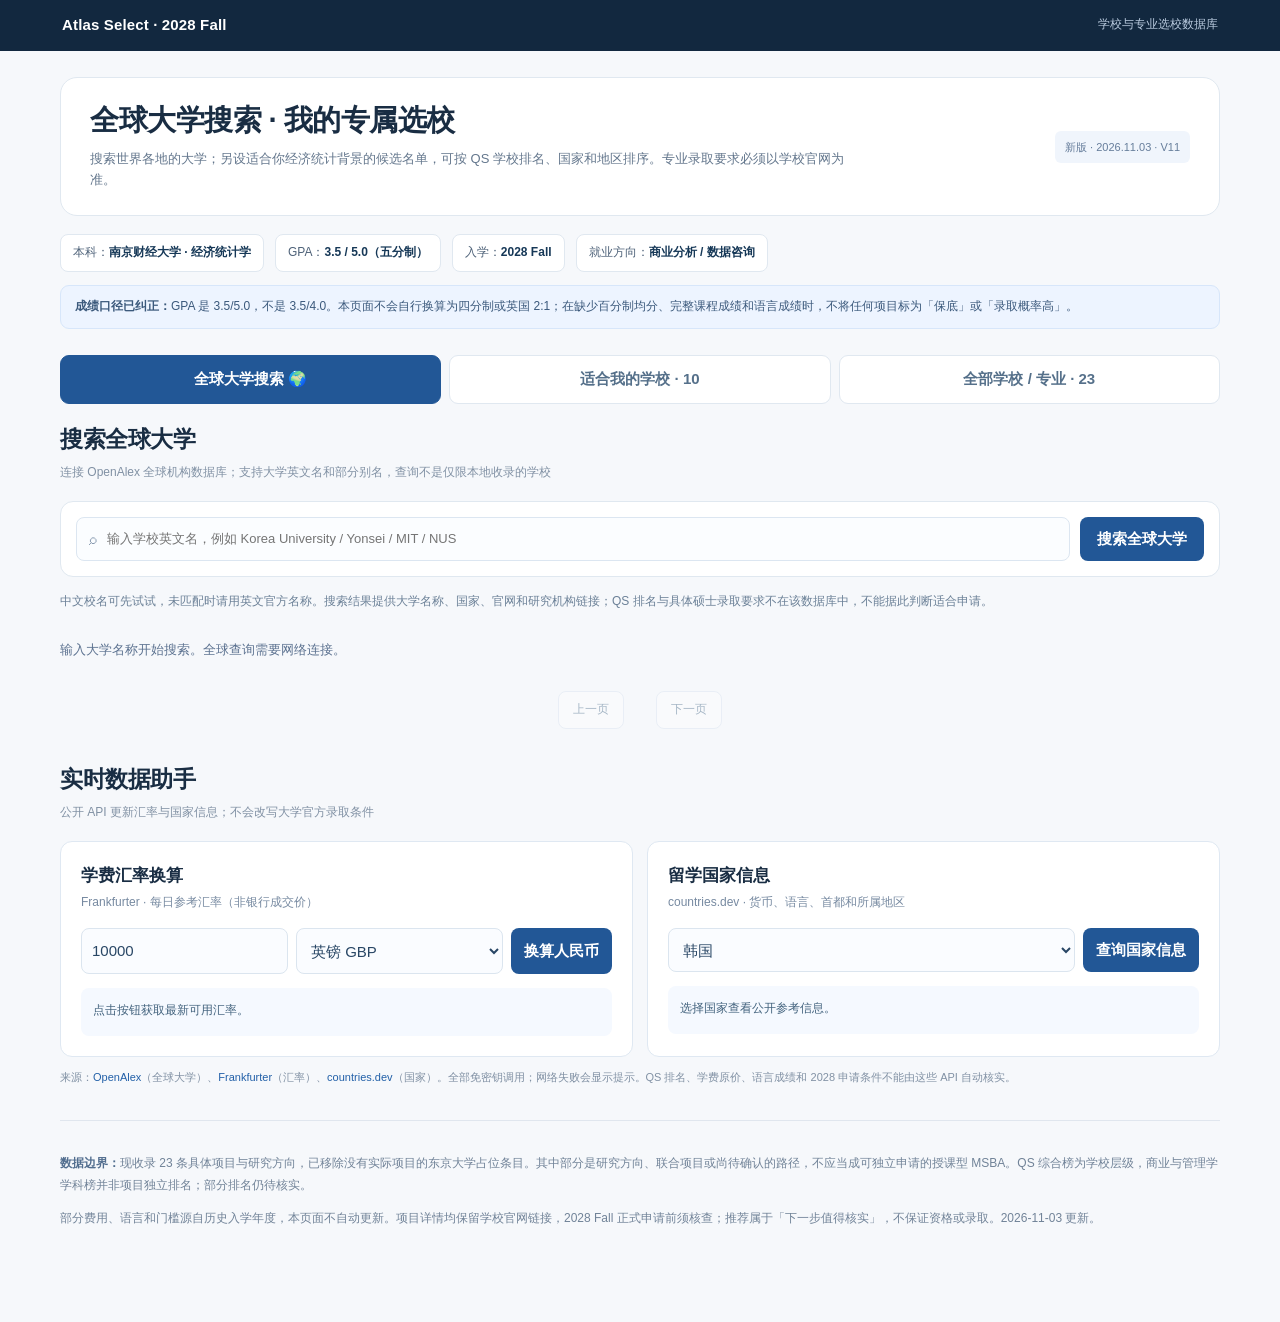
==== commit b95bd600: "Enhance study abroad dashboard with free OpenAlex metadata, Frankfurter FX and countries.dev referen" ====
--- a/index.html
+++ b/index.html
@@ -23,9 +23,9 @@
 @media(max-width:580px){.shell{padding:15px 12px 50px}.site-inner{padding:12px 15px}.intro{padding:20px 18px}.intro h1{font-size:21px}.version{font-size:10px}.profile{gap:7px}.profile span{padding:7px 10px}.view-tabs{display:grid;grid-template-columns:1fr 1fr;margin-top:20px}.view-tabs button{font-size:13px;padding:11px 7px}.toolbar{padding:11px}.search-wrap{min-width:100%}.toolbar select{max-width:none;flex:1;min-width:110px}.card{padding:18px}.section-head h2{font-size:20px}.rc-bottom{gap:10px}}
 @media(prefers-reduced-motion:reduce){html{scroll-behavior:auto}}
 @media print{.toolbar,.view-tabs{display:none}#recommended-section,#all-section{display:block!important}.cards,.recommend-grid{grid-template-columns:1fr}}
-.view-tabs{display:grid;grid-template-columns:repeat(3,minmax(0,1fr))}.global-button{border:0;background:#225796;color:#fff;border-radius:8px;padding:10px 17px;font-weight:800}.global-hint{font-size:12px;color:#6b8097;line-height:1.8}.global-status{padding:14px 0;color:#5c7290;font-size:13px}.global-results{display:grid;grid-template-columns:repeat(2,minmax(0,1fr));gap:13px}.global-card{border:1px solid #e1e8f1;background:white;border-radius:12px;padding:19px}.global-card h3{margin:0 0 7px;font-size:17px;line-height:1.4}.global-card p{font-size:12px;color:#72849b;margin:5px 0}.global-card a{font-size:12px;font-weight:800;margin-right:13px}.global-pagination{display:flex;justify-content:center;align-items:center;gap:16px;margin-top:17px;font-size:12px;color:#71839a}.global-pagination button{border:1px solid #d7e1ef;background:#fff;border-radius:8px;padding:8px 14px;color:#315779}.global-pagination button:disabled{opacity:.4;cursor:default}.recommend-controls{display:flex;align-items:end;gap:13px;flex-wrap:wrap;margin:0 0 16px;background:#fff;border:1px solid #e1e8f1;border-radius:10px;padding:13px}.recommend-controls label{display:flex;flex-direction:column;gap:5px;color:#637991;font-size:11px;font-weight:700}.recommend-controls select{border:1px solid #dbe4ee;border-radius:7px;padding:8px 12px;background:#fafcff;color:#304c6a;font-size:12px}.recommend-controls>span{margin-left:auto;font-size:12px;color:#698099}@media(max-width:700px){.global-results{grid-template-columns:1fr}.view-tabs{gap:5px}.view-tabs button{font-size:11px;padding:10px 5px}.recommend-controls>span{margin-left:0}.global-button{width:100%}}</style></head>
+.view-tabs{display:grid;grid-template-columns:repeat(3,minmax(0,1fr))}.global-button{border:0;background:#225796;color:#fff;border-radius:8px;padding:10px 17px;font-weight:800}.global-hint{font-size:12px;color:#6b8097;line-height:1.8}.global-status{padding:14px 0;color:#5c7290;font-size:13px}.global-results{display:grid;grid-template-columns:repeat(2,minmax(0,1fr));gap:13px}.global-card{border:1px solid #e1e8f1;background:white;border-radius:12px;padding:19px}.global-card h3{margin:0 0 7px;font-size:17px;line-height:1.4}.global-card p{font-size:12px;color:#72849b;margin:5px 0}.global-card a{font-size:12px;font-weight:800;margin-right:13px}.global-pagination{display:flex;justify-content:center;align-items:center;gap:16px;margin-top:17px;font-size:12px;color:#71839a}.global-pagination button{border:1px solid #d7e1ef;background:#fff;border-radius:8px;padding:8px 14px;color:#315779}.global-pagination button:disabled{opacity:.4;cursor:default}.recommend-controls{display:flex;align-items:end;gap:13px;flex-wrap:wrap;margin:0 0 16px;background:#fff;border:1px solid #e1e8f1;border-radius:10px;padding:13px}.recommend-controls label{display:flex;flex-direction:column;gap:5px;color:#637991;font-size:11px;font-weight:700}.recommend-controls select{border:1px solid #dbe4ee;border-radius:7px;padding:8px 12px;background:#fafcff;color:#304c6a;font-size:12px}.recommend-controls>span{margin-left:auto;font-size:12px;color:#698099}@media(max-width:700px){.global-results{grid-template-columns:1fr}.view-tabs{gap:5px}.view-tabs button{font-size:11px;padding:10px 5px}.recommend-controls>span{margin-left:0}.global-button{width:100%}}.api-tools{margin-top:32px}.api-tool-grid{display:grid;grid-template-columns:repeat(2,minmax(0,1fr));gap:14px}.api-tool{background:#fff;border:1px solid #dfe8f2;border-radius:12px;padding:20px}.api-tool h3{margin:0;font-size:17px}.api-tool p{font-size:12px;color:#778aa1;margin:3px 0 15px}.fx-controls{display:flex;flex-wrap:wrap;gap:8px}.fx-controls input,.fx-controls select{min-width:0;flex:1;border:1px solid #dbe5ef;border-radius:8px;padding:10px;background:#fafcff;color:#284665}.fx-controls button{border:0;border-radius:8px;background:#225796;color:#fff;padding:10px 13px;font-weight:800}.api-result{margin-top:14px;background:#f5f9ff;border-radius:8px;padding:12px;color:#43637e;font-size:12px;line-height:1.7;min-height:48px}.api-note{font-size:11px;line-height:1.8;color:#8191a4}@media(max-width:750px){.api-tool-grid{grid-template-columns:1fr}.fx-controls button{width:100%}}</style></head>
 <body><div class="site-header"><div class="site-inner"><div class="site-name">Atlas Select · 2028 Fall</div><div class="site-meta">学校与专业选校数据库</div></div></div>
-<main class="shell"><div class="intro"><div><h1>全球大学搜索 · 我的专属选校</h1><p>搜索世界各地的大学；另设适合你经济统计背景的候选名单，可按 QS 学校排名、国家和地区排序。专业录取要求必须以学校官网为准。</p></div><div class="version">新版 · 2026.11.03 · V10</div></div>
+<main class="shell"><div class="intro"><div><h1>全球大学搜索 · 我的专属选校</h1><p>搜索世界各地的大学；另设适合你经济统计背景的候选名单，可按 QS 学校排名、国家和地区排序。专业录取要求必须以学校官网为准。</p></div><div class="version">新版 · 2026.11.03 · V11</div></div>
 <div class="profile"><span>本科：<strong>南京财经大学 · 经济统计学</strong></span><span>GPA：<strong>3.5 / 5.0（五分制）</strong></span><span>入学：<strong>2028 Fall</strong></span><span>就业方向：<strong>商业分析 / 数据咨询</strong></span></div>
 <div class="gpa-warning"><strong>成绩口径已纠正：</strong>GPA 是 3.5/5.0，不是 3.5/4.0。本页面不会自行换算为四分制或英国 2:1；在缺少百分制均分、完整课程成绩和语言成绩时，不将任何项目标为「保底」或「录取概率高」。</div>
 <nav class="view-tabs" aria-label="选校视图"><button id="tab-global" class="active" type="button" aria-pressed="true">全球大学搜索 🌍</button><button id="tab-recommended" type="button" aria-pressed="false">适合我的学校 · 10</button><button id="tab-all" type="button" aria-pressed="false">全部学校 / 专业 · 23</button></nav>
@@ -163,7 +163,7 @@
  <div class="requirements"><div class="req-title">本科背景 / GPA / 语言要求</div><div class="req-item">学术：课程包含数据分析与机器学习，具体本科成绩门槛以中国申请者要求页为准</div><div class="req-item">英语：官网语言标准需按入学年核对</div><div class="req-item">GPA：未核实可直接套用的中国大学单一最低分</div><a class="req-source" href="https://www.bristol.ac.uk/study/postgraduate/taught/msc-business-analytics/" target="_blank" rel="noopener noreferrer">学校官网招生或项目介绍 ↗</a></div>
  <details><summary>查看申请风险与官网</summary><p>官方 2026 数据；该课程名额可能提前满，注意批次和申请截止时间。</p><a href="https://www.bristol.ac.uk/study/postgraduate/taught/msc-business-analytics/" target="_blank" rel="noopener noreferrer">打开项目官网 ↗</a></details>
  </article></div><div class="empty" id="empty" hidden>没有找到匹配的记录。试试英文学校名、专业关键词或清除筛选。</div></section>
-<div class="foot"><p><strong>数据边界：</strong>现收录 23 条具体项目与研究方向，已移除没有实际项目的东京大学占位条目。其中部分是研究方向、联合项目或尚待确认的路径，不应当成可独立申请的授课型 MSBA。QS 综合榜为学校层级，商业与管理学学科榜并非项目独立排名；部分排名仍待核实。</p><p>部分费用、语言和门槛源自历史入学年度，本页面不自动更新。项目详情均保留学校官网链接，2028 Fall 正式申请前须核查；推荐属于「下一步值得核实」，不保证资格或录取。2026-11-03 更新。</p></div></main>
+<section class="api-tools" aria-label="免费实时数据工具"><div class="section-head"><div><h2>实时数据助手</h2><p>公开 API 更新汇率与国家信息；不会改写大学官方录取条件</p></div></div><div class="api-tool-grid"><div class="api-tool"><h3>学费汇率换算</h3><p>Frankfurter · 每日参考汇率（非银行成交价）</p><div class="fx-controls"><input id="fx-amount" type="number" min="0" step="100" value="10000" aria-label="金额"><select id="fx-from" aria-label="原币种"><option value="GBP">英镑 GBP</option><option value="EUR">欧元 EUR</option><option value="KRW">韩元 KRW</option><option value="JPY">日元 JPY</option><option value="USD">美元 USD</option></select><button type="button" id="fx-convert">换算人民币</button></div><div id="fx-output" class="api-result" aria-live="polite">点击按钮获取最新可用汇率。</div></div><div class="api-tool"><h3>留学国家信息</h3><p>countries.dev · 货币、语言、首都和所属地区</p><div class="fx-controls"><select id="country-select" aria-label="国家"><option value="KR">韩国</option><option value="JP">日本</option><option value="GB">英国</option><option value="AT">奥地利</option><option value="NL">荷兰</option><option value="BE">比利时</option><option value="PT">葡萄牙</option><option value="ES">西班牙</option><option value="FR">法国</option></select><button type="button" id="country-lookup">查询国家信息</button></div><div id="country-output" class="api-result" aria-live="polite">选择国家查看公开参考信息。</div></div></div><p class="api-note">来源：<a href="https://www.openalex.org/" target="_blank" rel="noopener noreferrer">OpenAlex</a>（全球大学）、<a href="https://frankfurter.dev/" target="_blank" rel="noopener noreferrer">Frankfurter</a>（汇率）、<a href="https://countries.dev/" target="_blank" rel="noopener noreferrer">countries.dev</a>（国家）。全部免密钥调用；网络失败会显示提示。QS 排名、学费原价、语言成绩和 2028 申请条件不能由这些 API 自动核实。</p></section><div class="foot"><p><strong>数据边界：</strong>现收录 23 条具体项目与研究方向，已移除没有实际项目的东京大学占位条目。其中部分是研究方向、联合项目或尚待确认的路径，不应当成可独立申请的授课型 MSBA。QS 综合榜为学校层级，商业与管理学学科榜并非项目独立排名；部分排名仍待核实。</p><p>部分费用、语言和门槛源自历史入学年度，本页面不自动更新。项目详情均保留学校官网链接，2028 Fall 正式申请前须核查；推荐属于「下一步值得核实」，不保证资格或录取。2026-11-03 更新。</p></div></main>
 <script>(function(){
 const get=id=>document.getElementById(id),rec=get('recommended-section'),all=get('all-section'),global=get('global-section'),tg=get('tab-global'),t1=get('tab-recommended'),t2=get('tab-all'),list=get('cards'),cards=Array.from(list.querySelectorAll('.card'));
 function show(view){rec.hidden=view!=='recommended';all.hidden=view!=='all';global.hidden=view!=='global';[[tg,'global'],[t1,'recommended'],[t2,'all']].forEach(([btn,name])=>{btn.classList.toggle('active',view===name);btn.setAttribute('aria-pressed',String(view===name))});if(location.hash!=='#'+view)history.replaceState(null,'','#'+view)}
@@ -175,8 +175,11 @@
 get('reset').addEventListener('click',()=>{get('search').value='';get('region').value='';get('category').value='';get('sort').value='default';cards.forEach(c=>list.appendChild(c));filter()});
 document.querySelectorAll('.view-project').forEach(btn=>btn.addEventListener('click',()=>{show('all');get('search').value='';get('region').value='';get('category').value='';get('sort').value='default';cards.forEach(c=>list.appendChild(c));const target=get(btn.dataset.target);cards.forEach(c=>{c.hidden=c!==target});get('visible-count').textContent='仅显示当前选中的 1 条项目资料';get('empty').hidden=true;target.scrollIntoView({behavior:'smooth',block:'start'});target.style.borderColor='#6999d1';setTimeout(()=>{target.style.borderColor=''},1700)}));
 const rc=get('recommend-grid'),rCards=Array.from(rc.querySelectorAll('.recommend-card'));function updateRec(){const region=get('rec-region').value,sort=get('rec-sort').value;const arr=[...rCards];if(sort==='qs')arr.sort((a,b)=>Number(a.dataset.rank)-Number(b.dataset.rank));else if(sort==='name')arr.sort((a,b)=>a.dataset.school.localeCompare(b.dataset.school,'zh'));else arr.sort((a,b)=>['韩国','日本','欧洲','英国'].indexOf(a.dataset.region)-['韩国','日本','欧洲','英国'].indexOf(b.dataset.region));arr.forEach(c=>{rc.appendChild(c);c.hidden=!!region&&c.dataset.region!==region});get('rec-count').textContent=arr.filter(c=>!c.hidden).length+' 个候选'}get('rec-region').addEventListener('change',updateRec);get('rec-sort').addEventListener('change',updateRec);updateRec();
-let globalPage=1,globalTotal=0,globalAbort=null;const countryName=code=>{try{return new Intl.DisplayNames(['zh-CN'],{type:'region'}).of(code)||code}catch(e){return code||'未知'}};function safeUrl(s){try{const u=new URL(s);return ['https:','http:'].includes(u.protocol)?u.href:null}catch(e){return null}}function globalCard(item){const box=document.createElement('article');box.className='global-card';const title=document.createElement('h3');title.textContent=item.display_name||'未命名机构';box.appendChild(title);const p=document.createElement('p');p.textContent=[countryName(item.country_code),item.geo?.city].filter(Boolean).join(' · ');box.appendChild(p);const p2=document.createElement('p');p2.textContent='机构类型：'+(item.type==='education'?'教育机构':item.type||'未分类')+' · OpenAlex 全球机构库';box.appendChild(p2);for(const [label,url] of [['大学官网',item.homepage_url],['机构资料',item.id]]){const safe=safeUrl(url);if(safe){const a=document.createElement('a');a.href=safe;a.target='_blank';a.rel='noopener noreferrer';a.textContent=label+' ↗';box.appendChild(a)}}return box}
-async function doGlobalSearch(page){const q=get('global-query').value.trim();if(!q){get('global-status').textContent='请输入大学名称（建议使用官方英文名称）。';return}if(globalAbort)globalAbort.abort();globalAbort=new AbortController();get('global-status').textContent='正在查询全球大学数据库…';get('global-results').replaceChildren();get('global-prev').disabled=true;get('global-next').disabled=true;try{const url='https://api.openalex.org/institutions?search='+encodeURIComponent(q)+'&filter=type:education&per_page=20&page='+page+'&select=id,display_name,country_code,geo,homepage_url,type';const response=await fetch(url,{signal:globalAbort.signal});if(!response.ok)throw new Error('HTTP '+response.status);const data=await response.json();globalPage=page;globalTotal=Number(data.meta?.count||0);const results=(data.results||[]);results.forEach(item=>get('global-results').appendChild(globalCard(item)));get('global-status').textContent=results.length?'找到约 '+globalTotal.toLocaleString('zh-CN')+' 个相关机构；下方显示本页结果。':'没有匹配结果，请尝试官方英文校名。';get('global-page').textContent='第 '+page+' 页';get('global-prev').disabled=page<=1;get('global-next').disabled=page*20>=globalTotal||page>=500}catch(e){if(e.name==='AbortError')return;get('global-status').textContent='实时搜索暂不可用（网络或接口限制）。请稍后重试，或直接访问 OpenAlex 官网搜索。';const a=document.createElement('a');a.textContent='在 OpenAlex 搜索 ↗';a.target='_blank';a.rel='noopener noreferrer';a.href='https://openalex.org/institutions?search='+encodeURIComponent(q);get('global-results').replaceChildren(a)}}
+let globalPage=1,globalTotal=0,globalAbort=null;const countryName=code=>{try{return new Intl.DisplayNames(['zh-CN'],{type:'region'}).of(code)||code}catch(e){return code||'未知'}};function safeUrl(s){try{const u=new URL(s);return ['https:','http:'].includes(u.protocol)?u.href:null}catch(e){return null}}function globalCard(item){const box=document.createElement('article');box.className='global-card';const title=document.createElement('h3');title.textContent=item.display_name||'未命名机构';box.appendChild(title);const p=document.createElement('p');p.textContent=[countryName(item.country_code),item.geo?.city].filter(Boolean).join(' · ');box.appendChild(p);const p2=document.createElement('p');p2.textContent='机构类型：'+(item.type==='education'?'教育机构':item.type||'未分类')+' · OpenAlex 全球机构库';box.appendChild(p2);const p3=document.createElement('p');const w=Number(item.works_count||0),c=Number(item.cited_by_count||0);p3.textContent='OpenAlex 收录论文：'+w.toLocaleString('zh-CN')+' · 被引用次数：'+c.toLocaleString('zh-CN')+'（科研指标，非QS排名）';box.appendChild(p3);if(Array.isArray(item.display_name_alternatives)&&item.display_name_alternatives.length){const alias=document.createElement('p');alias.textContent='其他名称：'+item.display_name_alternatives.slice(0,3).join(' / ');box.appendChild(alias)}for(const [label,url] of [['大学官网',item.homepage_url],['机构资料',item.id]]){const safe=safeUrl(url);if(safe){const a=document.createElement('a');a.href=safe;a.target='_blank';a.rel='noopener noreferrer';a.textContent=label+' ↗';box.appendChild(a)}}return box}
+async function doGlobalSearch(page){const q=get('global-query').value.trim();if(!q){get('global-status').textContent='请输入大学名称（建议使用官方英文名称）。';return}if(globalAbort)globalAbort.abort();globalAbort=new AbortController();get('global-status').textContent='正在查询全球大学数据库…';get('global-results').replaceChildren();get('global-prev').disabled=true;get('global-next').disabled=true;try{const url='https://api.openalex.org/institutions?search='+encodeURIComponent(q)+'&filter=type:education&per_page=20&page='+page+'&select=id,display_name,display_name_alternatives,country_code,geo,homepage_url,type,works_count,cited_by_count';const response=await fetch(url,{signal:globalAbort.signal});if(!response.ok)throw new Error('HTTP '+response.status);const data=await response.json();globalPage=page;globalTotal=Number(data.meta?.count||0);const results=(data.results||[]);results.forEach(item=>get('global-results').appendChild(globalCard(item)));get('global-status').textContent=results.length?'找到约 '+globalTotal.toLocaleString('zh-CN')+' 个相关机构；下方显示本页结果。':'没有匹配结果，请尝试官方英文校名。';get('global-page').textContent='第 '+page+' 页';get('global-prev').disabled=page<=1;get('global-next').disabled=page*20>=globalTotal||page>=500}catch(e){if(e.name==='AbortError')return;get('global-status').textContent='实时搜索暂不可用（网络或接口限制）。请稍后重试，或直接访问 OpenAlex 官网搜索。';const a=document.createElement('a');a.textContent='在 OpenAlex 搜索 ↗';a.target='_blank';a.rel='noopener noreferrer';a.href='https://openalex.org/institutions?search='+encodeURIComponent(q);get('global-results').replaceChildren(a)}}
 get('global-search').addEventListener('click',()=>doGlobalSearch(1));get('global-query').addEventListener('keydown',e=>{if(e.key==='Enter')doGlobalSearch(1)});get('global-prev').addEventListener('click',()=>doGlobalSearch(globalPage-1));get('global-next').addEventListener('click',()=>doGlobalSearch(globalPage+1));
+async function getJSON(url){const controller=new AbortController();const timer=setTimeout(()=>controller.abort(),9000);try{const r=await fetch(url,{signal:controller.signal});if(!r.ok)throw new Error('HTTP '+r.status);return await r.json()}finally{clearTimeout(timer)}}
+get('fx-convert').addEventListener('click',async()=>{const box=get('fx-output'),amount=Number(get('fx-amount').value),from=get('fx-from').value;if(!Number.isFinite(amount)||amount<0){box.textContent='请输入有效的非负金额。';return}box.textContent='正在读取参考汇率…';try{const d=await getJSON('https://api.frankfurter.dev/v2/rate/'+encodeURIComponent(from)+'/CNY');if(!Number.isFinite(Number(d.rate)))throw new Error('无可用汇率');box.textContent=amount.toLocaleString('zh-CN')+' '+from+' ≈ ¥'+(amount*Number(d.rate)).toLocaleString('zh-CN',{maximumFractionDigits:2})+' · 1 '+from+' = '+Number(d.rate).toFixed(5)+' CNY · 数据日期：'+(d.date||'未提供')+'。仅供估算，不含手续费。'}catch(e){box.textContent='汇率暂不可用，请稍后重试；原有学费信息不会被修改。'}});
+get('country-lookup').addEventListener('click',async()=>{const box=get('country-output'),code=get('country-select').value;box.textContent='正在查询国家资料…';try{const d=await getJSON('https://countries.dev/alpha/'+encodeURIComponent(code));const currency=(Array.isArray(d.currencies)?d.currencies:[]).map(x=>x.code).filter(Boolean).join(' / ');const langs=(Array.isArray(d.languages)?d.languages:[]).map(x=>x.name).filter(Boolean).join('、');box.textContent=[d.name,'首都：'+(d.capital||'未提供'),'地区：'+(d.region||'未提供'),'货币：'+(currency||'未提供'),'语言：'+(langs||'未提供')].join(' · ')}catch(e){box.textContent='国家信息暂不可用，请稍后重试。'}});
 show(['all','recommended','global'].includes(location.hash.slice(1))?location.hash.slice(1):'global');filter();
 })();</script></body></html>
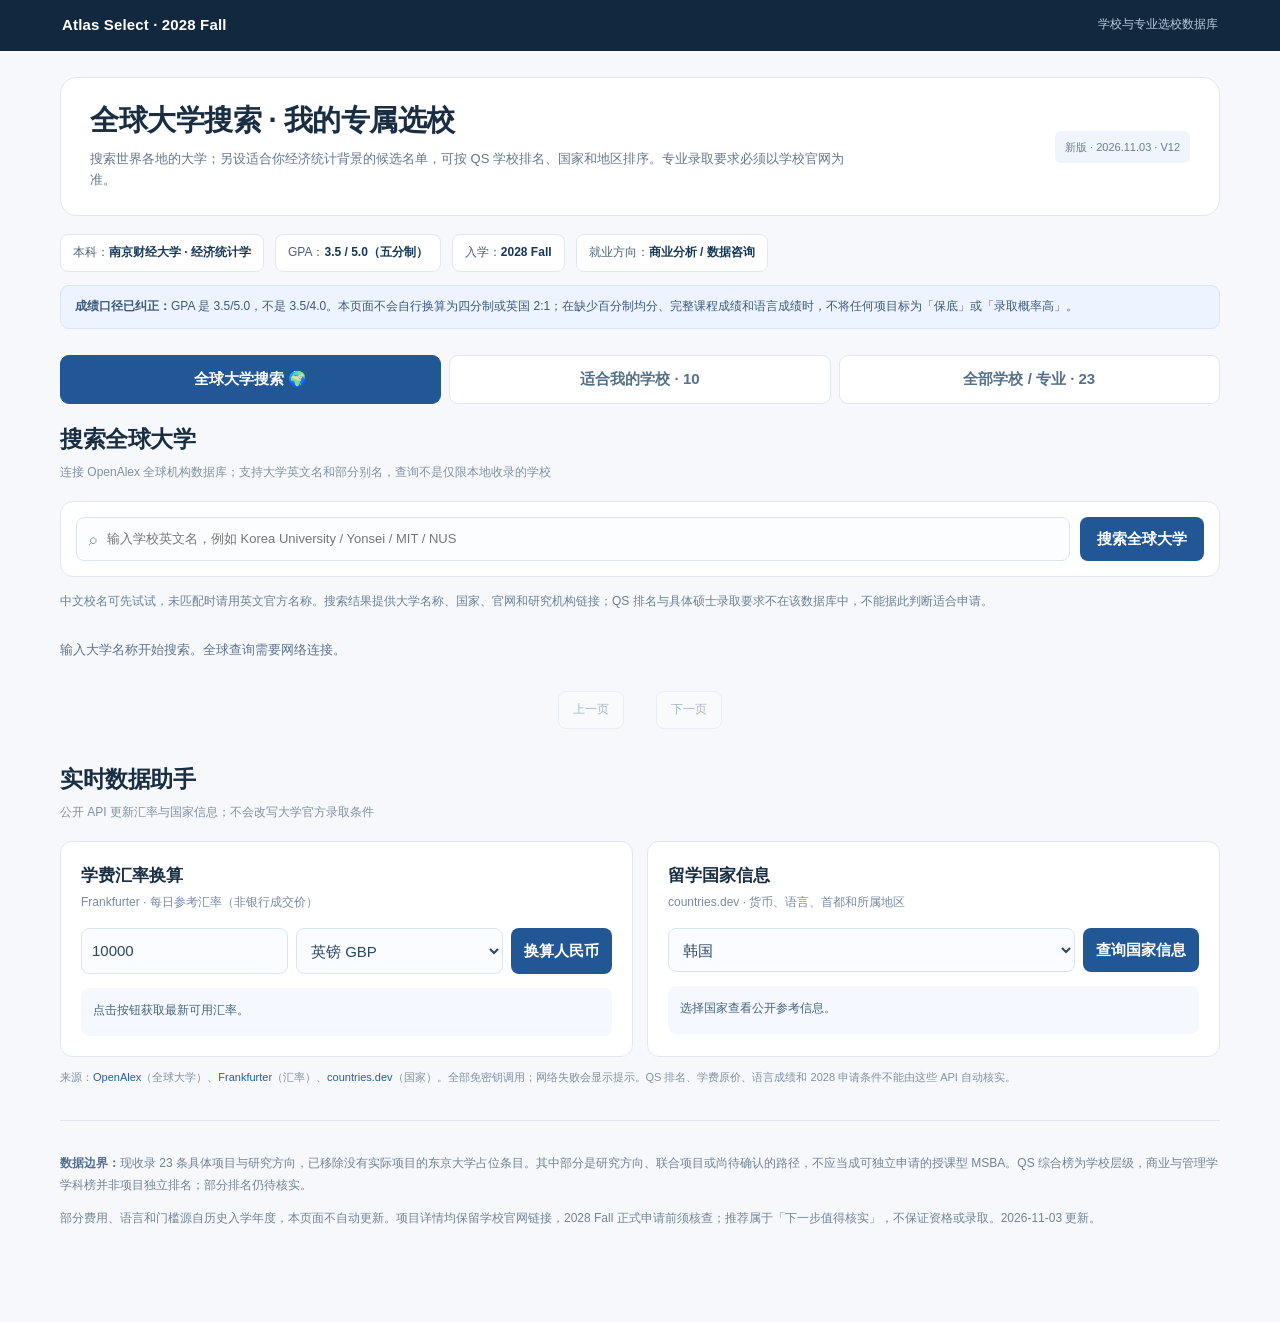
==== commit 46d745ab: "Add skill-audited official admissions and application steps to all 23 program cards, including Korea" ====
--- a/index.html
+++ b/index.html
@@ -23,36 +23,36 @@
 @media(max-width:580px){.shell{padding:15px 12px 50px}.site-inner{padding:12px 15px}.intro{padding:20px 18px}.intro h1{font-size:21px}.version{font-size:10px}.profile{gap:7px}.profile span{padding:7px 10px}.view-tabs{display:grid;grid-template-columns:1fr 1fr;margin-top:20px}.view-tabs button{font-size:13px;padding:11px 7px}.toolbar{padding:11px}.search-wrap{min-width:100%}.toolbar select{max-width:none;flex:1;min-width:110px}.card{padding:18px}.section-head h2{font-size:20px}.rc-bottom{gap:10px}}
 @media(prefers-reduced-motion:reduce){html{scroll-behavior:auto}}
 @media print{.toolbar,.view-tabs{display:none}#recommended-section,#all-section{display:block!important}.cards,.recommend-grid{grid-template-columns:1fr}}
-.view-tabs{display:grid;grid-template-columns:repeat(3,minmax(0,1fr))}.global-button{border:0;background:#225796;color:#fff;border-radius:8px;padding:10px 17px;font-weight:800}.global-hint{font-size:12px;color:#6b8097;line-height:1.8}.global-status{padding:14px 0;color:#5c7290;font-size:13px}.global-results{display:grid;grid-template-columns:repeat(2,minmax(0,1fr));gap:13px}.global-card{border:1px solid #e1e8f1;background:white;border-radius:12px;padding:19px}.global-card h3{margin:0 0 7px;font-size:17px;line-height:1.4}.global-card p{font-size:12px;color:#72849b;margin:5px 0}.global-card a{font-size:12px;font-weight:800;margin-right:13px}.global-pagination{display:flex;justify-content:center;align-items:center;gap:16px;margin-top:17px;font-size:12px;color:#71839a}.global-pagination button{border:1px solid #d7e1ef;background:#fff;border-radius:8px;padding:8px 14px;color:#315779}.global-pagination button:disabled{opacity:.4;cursor:default}.recommend-controls{display:flex;align-items:end;gap:13px;flex-wrap:wrap;margin:0 0 16px;background:#fff;border:1px solid #e1e8f1;border-radius:10px;padding:13px}.recommend-controls label{display:flex;flex-direction:column;gap:5px;color:#637991;font-size:11px;font-weight:700}.recommend-controls select{border:1px solid #dbe4ee;border-radius:7px;padding:8px 12px;background:#fafcff;color:#304c6a;font-size:12px}.recommend-controls>span{margin-left:auto;font-size:12px;color:#698099}@media(max-width:700px){.global-results{grid-template-columns:1fr}.view-tabs{gap:5px}.view-tabs button{font-size:11px;padding:10px 5px}.recommend-controls>span{margin-left:0}.global-button{width:100%}}.api-tools{margin-top:32px}.api-tool-grid{display:grid;grid-template-columns:repeat(2,minmax(0,1fr));gap:14px}.api-tool{background:#fff;border:1px solid #dfe8f2;border-radius:12px;padding:20px}.api-tool h3{margin:0;font-size:17px}.api-tool p{font-size:12px;color:#778aa1;margin:3px 0 15px}.fx-controls{display:flex;flex-wrap:wrap;gap:8px}.fx-controls input,.fx-controls select{min-width:0;flex:1;border:1px solid #dbe5ef;border-radius:8px;padding:10px;background:#fafcff;color:#284665}.fx-controls button{border:0;border-radius:8px;background:#225796;color:#fff;padding:10px 13px;font-weight:800}.api-result{margin-top:14px;background:#f5f9ff;border-radius:8px;padding:12px;color:#43637e;font-size:12px;line-height:1.7;min-height:48px}.api-note{font-size:11px;line-height:1.8;color:#8191a4}@media(max-width:750px){.api-tool-grid{grid-template-columns:1fr}.fx-controls button{width:100%}}</style></head>
+.view-tabs{display:grid;grid-template-columns:repeat(3,minmax(0,1fr))}.global-button{border:0;background:#225796;color:#fff;border-radius:8px;padding:10px 17px;font-weight:800}.global-hint{font-size:12px;color:#6b8097;line-height:1.8}.global-status{padding:14px 0;color:#5c7290;font-size:13px}.global-results{display:grid;grid-template-columns:repeat(2,minmax(0,1fr));gap:13px}.global-card{border:1px solid #e1e8f1;background:white;border-radius:12px;padding:19px}.global-card h3{margin:0 0 7px;font-size:17px;line-height:1.4}.global-card p{font-size:12px;color:#72849b;margin:5px 0}.global-card a{font-size:12px;font-weight:800;margin-right:13px}.global-pagination{display:flex;justify-content:center;align-items:center;gap:16px;margin-top:17px;font-size:12px;color:#71839a}.global-pagination button{border:1px solid #d7e1ef;background:#fff;border-radius:8px;padding:8px 14px;color:#315779}.global-pagination button:disabled{opacity:.4;cursor:default}.recommend-controls{display:flex;align-items:end;gap:13px;flex-wrap:wrap;margin:0 0 16px;background:#fff;border:1px solid #e1e8f1;border-radius:10px;padding:13px}.recommend-controls label{display:flex;flex-direction:column;gap:5px;color:#637991;font-size:11px;font-weight:700}.recommend-controls select{border:1px solid #dbe4ee;border-radius:7px;padding:8px 12px;background:#fafcff;color:#304c6a;font-size:12px}.recommend-controls>span{margin-left:auto;font-size:12px;color:#698099}@media(max-width:700px){.global-results{grid-template-columns:1fr}.view-tabs{gap:5px}.view-tabs button{font-size:11px;padding:10px 5px}.recommend-controls>span{margin-left:0}.global-button{width:100%}}.api-tools{margin-top:32px}.api-tool-grid{display:grid;grid-template-columns:repeat(2,minmax(0,1fr));gap:14px}.api-tool{background:#fff;border:1px solid #dfe8f2;border-radius:12px;padding:20px}.api-tool h3{margin:0;font-size:17px}.api-tool p{font-size:12px;color:#778aa1;margin:3px 0 15px}.fx-controls{display:flex;flex-wrap:wrap;gap:8px}.fx-controls input,.fx-controls select{min-width:0;flex:1;border:1px solid #dbe5ef;border-radius:8px;padding:10px;background:#fafcff;color:#284665}.fx-controls button{border:0;border-radius:8px;background:#225796;color:#fff;padding:10px 13px;font-weight:800}.api-result{margin-top:14px;background:#f5f9ff;border-radius:8px;padding:12px;color:#43637e;font-size:12px;line-height:1.7;min-height:48px}.api-note{font-size:11px;line-height:1.8;color:#8191a4}@media(max-width:750px){.api-tool-grid{grid-template-columns:1fr}.fx-controls button{width:100%}}.admission-profile{order:9!important;margin-top:14px!important;border-top:1px solid #e4ecf5!important;padding-top:13px!important}.admission-profile>summary{font-size:12px;color:#245e94!important;font-weight:800;line-height:1.8}.detail-source{font-size:10px;font-weight:600;margin-left:5px}.admission-verified{background:#e6f4ee;color:#1c7158;border-radius:5px;padding:4px 7px;font-size:10px}.admission-pending{background:#fff4dc;color:#946016;border-radius:5px;padding:4px 7px;font-size:10px}.admission-body{margin-top:13px;font-size:12px;line-height:1.8;color:#536b83}.admission-head{display:flex;align-items:center;gap:8px;flex-wrap:wrap;margin:7px 0 13px}.admission-route{font-size:11px;color:#74879d}.admission-links{display:flex;flex-wrap:wrap;gap:8px;margin:0 0 15px}.admission-links a,.admission-links button{font-size:11px!important;font-weight:750!important;line-height:1.5;border-radius:6px;background:#eef5fc;border:1px solid #d9e6f3;color:#225d98;padding:6px 9px;cursor:pointer;text-decoration:none}.admission-links button{background:#f5f8fb}.admission-links button:disabled{opacity:.5}.admission-field{border-top:1px dashed #e6edf4;padding:12px 0}.admission-field strong,.admission-source strong{font-size:12px;color:#294a6c}.admission-field p,.admission-source p{margin:7px 0 0!important;font-size:12px!important;line-height:1.8!important;color:#556f86!important}.admission-field ol{margin:9px 0 0 18px;padding:0}.admission-field li{padding:3px 0}.admission-alert{border-left:3px solid #cf9032;padding:10px 12px;background:#fff8ec;color:#8e5816;border-radius:4px;font-weight:750}.admission-source{border-top:1px solid #e3ebf5;padding-top:11px;color:#668099;font-size:11px}.openalex-info{padding:12px;background:#edf6ff;border:1px solid #dae7f4;border-radius:8px;font-size:12px;color:#476684;margin:0 0 12px}.openalex-info p{margin:5px 0}.global-admission-help{margin-top:11px;border-top:1px solid #e6edf4;padding-top:9px;font-size:12px;color:#51718c}.global-admission-help summary{cursor:pointer;font-weight:800}.global-admission-help p{line-height:1.8}.rec-admission{font-size:11px;color:#456982;line-height:1.65;border-top:1px dashed #e2eaf4;padding-top:11px;margin-top:12px}.rec-admission a{font-weight:750}</style></head>
 <body><div class="site-header"><div class="site-inner"><div class="site-name">Atlas Select · 2028 Fall</div><div class="site-meta">学校与专业选校数据库</div></div></div>
-<main class="shell"><div class="intro"><div><h1>全球大学搜索 · 我的专属选校</h1><p>搜索世界各地的大学；另设适合你经济统计背景的候选名单，可按 QS 学校排名、国家和地区排序。专业录取要求必须以学校官网为准。</p></div><div class="version">新版 · 2026.11.03 · V11</div></div>
+<main class="shell"><div class="intro"><div><h1>全球大学搜索 · 我的专属选校</h1><p>搜索世界各地的大学；另设适合你经济统计背景的候选名单，可按 QS 学校排名、国家和地区排序。专业录取要求必须以学校官网为准。</p></div><div class="version">新版 · 2026.11.03 · V12</div></div>
 <div class="profile"><span>本科：<strong>南京财经大学 · 经济统计学</strong></span><span>GPA：<strong>3.5 / 5.0（五分制）</strong></span><span>入学：<strong>2028 Fall</strong></span><span>就业方向：<strong>商业分析 / 数据咨询</strong></span></div>
 <div class="gpa-warning"><strong>成绩口径已纠正：</strong>GPA 是 3.5/5.0，不是 3.5/4.0。本页面不会自行换算为四分制或英国 2:1；在缺少百分制均分、完整课程成绩和语言成绩时，不将任何项目标为「保底」或「录取概率高」。</div>
 <nav class="view-tabs" aria-label="选校视图"><button id="tab-global" class="active" type="button" aria-pressed="true">全球大学搜索 🌍</button><button id="tab-recommended" type="button" aria-pressed="false">适合我的学校 · 10</button><button id="tab-all" type="button" aria-pressed="false">全部学校 / 专业 · 23</button></nav>
-<section id="global-section" hidden><div class="section-head"><div><h2>搜索全球大学</h2><p>连接 OpenAlex 全球机构数据库；支持大学英文名和部分别名，查询不是仅限本地收录的学校</p></div></div><div class="toolbar"><label class="search-wrap" for="global-query">⌕ <input id="global-query" type="search" autocomplete="off" placeholder="输入学校英文名，例如 Korea University / Yonsei / MIT / NUS"></label><button id="global-search" type="button" class="global-button">搜索全球大学</button></div><p class="global-hint">中文校名可先试试，未匹配时请用英文官方名称。搜索结果提供大学名称、国家、官网和研究机构链接；QS 排名与具体硕士录取要求不在该数据库中，不能据此判断适合申请。</p><div id="global-status" class="global-status" aria-live="polite">输入大学名称开始搜索。全球查询需要网络连接。</div><div id="global-results" class="global-results"></div><div class="global-pagination"><button id="global-prev" type="button" disabled>上一页</button><span id="global-page"></span><button id="global-next" type="button" disabled>下一页</button></div></section><section id="recommended-section" hidden><div class="section-head"><div><h2>我的候选学校与专业</h2><p>依据经济统计学课程方向和职业目标筛选，非录取成功率排名</p></div><span class="section-count">10 个候选</span></div><div class="recommend-controls"><label>国家 / 地区<select id="rec-region"><option value="">全部地区</option><option value="韩国">韩国</option><option value="欧洲">欧洲大陆</option><option value="英国">英国</option><option value="日本">日本</option></select></label><label>排序<select id="rec-sort"><option value="region">按国家 / 地区</option><option value="qs">QS 学校综合排名（已核实优先）</option><option value="name">学校名称</option></select></label><span id="rec-count">10 个候选</span></div><div class="recommend-grid" id="recommend-grid"><article class="recommend-card" data-school="高丽大学" data-region="韩国" data-rank="52"><div class="rc-top"><span class="rc-level">韩国重点核查</span><span class="rc-region">韩国</span></div><h3>高丽大学</h3><div class="rc-program">MS in Business Analytics (MSBA)</div><p>专业方向与商业分析、信息系统或管理科学有关，保留在你的重点调查名单中。</p><div class="rc-risk"><b>申请风险：</b>请核实是否属于独立招生的硕士项目、韩语或英语授课、GPA 五分制认可规则、GMAT/GRE 和导师要求；不预设录取概率。</div><div class="rc-bottom"><button type="button" class="view-project" data-target="p0">查看已有项目资料</button></div></article><article class="recommend-card" data-school="延世大学" data-region="韩国" data-rank="42"><div class="rc-top"><span class="rc-level">韩国重点核查</span><span class="rc-region">韩国</span></div><h3>延世大学</h3><div class="rc-program">Business Administration — Information Systems</div><p>专业方向与商业分析、信息系统或管理科学有关，保留在你的重点调查名单中。</p><div class="rc-risk"><b>申请风险：</b>请核实是否属于独立招生的硕士项目、韩语或英语授课、GPA 五分制认可规则、GMAT/GRE 和导师要求；不预设录取概率。</div><div class="rc-bottom"><button type="button" class="view-project" data-target="p2">查看已有项目资料</button></div></article><article class="recommend-card" data-school="首尔大学" data-region="韩国" data-rank="38"><div class="rc-top"><span class="rc-level">韩国重点核查</span><span class="rc-region">韩国</span></div><h3>首尔大学</h3><div class="rc-program">Business Administration — Management Information Systems</div><p>专业方向与商业分析、信息系统或管理科学有关，保留在你的重点调查名单中。</p><div class="rc-risk"><b>申请风险：</b>请核实是否属于独立招生的硕士项目、韩语或英语授课、GPA 五分制认可规则、GMAT/GRE 和导师要求；不预设录取概率。</div><div class="rc-bottom"><button type="button" class="view-project" data-target="p4">查看已有项目资料</button></div></article><article class="recommend-card" data-school="维也纳大学" data-region="欧洲" data-rank="140"><div class="rc-top"><span class="rc-level">优先核对</span><span class="rc-region">欧洲大陆</span></div><h3>维也纳大学</h3><div class="rc-program">MSc Business Analytics</div><p>经济学与统计学在官网认可的相关本科范围内；明确不设统一最低 GPA，但只有约 40 个名额。</p><div class="rc-risk"><b>需要核实：</b>B2 英语、GMAT/GRE 与选拔竞争</div><div class="rc-bottom"><button type="button" class="view-project" data-target="p5">查看数据库详情</button><a target="_blank" rel="noopener noreferrer" href="https://studieren.univie.ac.at/en/applying-for-a-programme/admission-info/mag/business-analytics-mag">大学官网 ↗</a></div></article><article class="recommend-card" data-school="维也纳经济大学" data-region="欧洲" data-rank="9999"><div class="rc-top"><span class="rc-level">优先核对</span><span class="rc-region">欧洲大陆</span></div><h3>维也纳经济大学</h3><div class="rc-program">MSc Digital Economy</div><p>兼顾数字化业务、信息系统、统计与经济课程，适合数字化咨询方向。</p><div class="rc-risk"><b>需要核实：</b>英语水平要求较高，先修课与综合选拔</div><div class="rc-bottom"><button type="button" class="view-project" data-target="p6">查看数据库详情</button><a target="_blank" rel="noopener noreferrer" href="https://www.wu.ac.at/en/programs/masters-programs/digital-economy/overview">大学官网 ↗</a></div></article><article class="recommend-card" data-school="根特大学" data-region="欧洲" data-rank="150"><div class="rc-top"><span class="rc-level">有条件候选</span><span class="rc-region">欧洲大陆</span></div><h3>根特大学</h3><div class="rc-program">MSc Business Engineering — Data Analytics</div><p>Data Analytics 方向重视统计、机器学习及商业数据决策，培养方向匹配。</p><div class="rc-risk"><b>需要核实：</b>非 EEA 学历须交 GMAT/GRE，工程与定量先修较强</div><div class="rc-bottom"><button type="button" class="view-project" data-target="p7">查看数据库详情</button><a target="_blank" rel="noopener noreferrer" href="https://www.ugent.be/eb/en/study-programmes/master-in-business-engineering/eligibility.htm">大学官网 ↗</a></div></article><article class="recommend-card" data-school="蒂尔堡大学" data-region="欧洲" data-rank="9999"><div class="rc-top"><span class="rc-level">有条件候选</span><span class="rc-region">欧洲大陆</span></div><h3>蒂尔堡大学</h3><div class="rc-program">MSc Business Analytics and Operations Research</div><p>商业分析与运筹优化紧密结合，经济统计课程若覆盖足够数学与计量可进一步评估。</p><div class="rc-risk"><b>需要核实：</b>本科学位等同性、数学和运筹学分是关键</div><div class="rc-bottom"><button type="button" class="view-project" data-target="p10">查看数据库详情</button><a target="_blank" rel="noopener noreferrer" href="https://www.tilburguniversity.edu/education/masters-programs/business-analytics-and-operations-research">大学官网 ↗</a></div></article><article class="recommend-card" data-school="马斯特里赫特大学" data-region="欧洲" data-rank="9999"><div class="rc-top"><span class="rc-level">优先核对</span><span class="rc-region">欧洲大陆</span></div><h3>马斯特里赫特大学</h3><div class="rc-program">MSc Business Intelligence and Smart Services</div><p>商业智能与数据咨询方向契合；国际学历申请路径清楚，要求提供统计课程说明。</p><div class="rc-risk"><b>需要核实：</b>GMAT/GRE 或其他学术能力证明，需核对具体申请分支</div><div class="rc-bottom"><button type="button" class="view-project" data-target="p11">查看数据库详情</button><a target="_blank" rel="noopener noreferrer" href="https://www.maastrichtuniversity.nl/education/master/programmes/business-intelligence-and-smart-services/admission-requirements">大学官网 ↗</a></div></article><article class="recommend-card" data-school="Nova 商学院" data-region="欧洲" data-rank="9999"><div class="rc-top"><span class="rc-level">扩展候选</span><span class="rc-region">欧洲大陆</span></div><h3>Nova 商学院</h3><div class="rc-program">Master’s in Business Analytics</div><p>独立商业分析硕士，方向契合经济统计背景，值得核对中国本科学历对应录取要求。</p><div class="rc-risk"><b>需要核实：</b>中国成绩资格、费用和语言要求需要再核验</div><div class="rc-bottom"><button type="button" class="view-project" data-target="p12">查看数据库详情</button><a target="_blank" rel="noopener noreferrer" href="https://www.novasbe.unl.pt/en/programs/masters/business-analytics/overview">大学官网 ↗</a></div></article><article class="recommend-card" data-school="巴斯大学" data-region="英国" data-rank="9999"><div class="rc-top"><span class="rc-level">谨慎候选</span><span class="rc-region">英国</span></div><h3>巴斯大学</h3><div class="rc-program">MSc Business Analytics</div><p>商业分析和企业数据决策方向贴合，适合作为英国项目的进一步调查对象。</p><div class="rc-risk"><b>需要核实：</b>中国大学背景对应最低均分尚未核对，不能据 GPA 3.5/5 判断合格</div><div class="rc-bottom"><button type="button" class="view-project" data-target="p21">查看数据库详情</button><a target="_blank" rel="noopener noreferrer" href="https://www.bath.ac.uk/courses/postgraduate-2026/taught-postgraduate-courses/msc-business-analytics/">大学官网 ↗</a></div></article></div><div class="guide"><strong>选校方法：</strong>优先官网专业资格与先修课，其次看语言、GMAT/GRE、学费与排名。申请风险大且证据不足的项目不列为稳妥校。英韩高排名项目仍保留在全库中供检索，但不按学校声望自动推荐。</div></section>
+<section id="global-section" hidden><div class="section-head"><div><h2>搜索全球大学</h2><p>连接 OpenAlex 全球机构数据库；支持大学英文名和部分别名，查询不是仅限本地收录的学校</p></div></div><div class="toolbar"><label class="search-wrap" for="global-query">⌕ <input id="global-query" type="search" autocomplete="off" placeholder="输入学校英文名，例如 Korea University / Yonsei / MIT / NUS"></label><button id="global-search" type="button" class="global-button">搜索全球大学</button></div><p class="global-hint">中文校名可先试试，未匹配时请用英文官方名称。搜索结果提供大学名称、国家、官网和研究机构链接；QS 排名与具体硕士录取要求不在该数据库中，不能据此判断适合申请。</p><div id="global-status" class="global-status" aria-live="polite">输入大学名称开始搜索。全球查询需要网络连接。</div><div id="global-results" class="global-results"></div><div class="global-pagination"><button id="global-prev" type="button" disabled>上一页</button><span id="global-page"></span><button id="global-next" type="button" disabled>下一页</button></div></section><section id="recommended-section" hidden><div class="section-head"><div><h2>我的候选学校与专业</h2><p>依据经济统计学课程方向和职业目标筛选，非录取成功率排名</p></div><span class="section-count">10 个候选</span></div><div class="recommend-controls"><label>国家 / 地区<select id="rec-region"><option value="">全部地区</option><option value="韩国">韩国</option><option value="欧洲">欧洲大陆</option><option value="英国">英国</option><option value="日本">日本</option></select></label><label>排序<select id="rec-sort"><option value="region">按国家 / 地区</option><option value="qs">QS 学校综合排名（已核实优先）</option><option value="name">学校名称</option></select></label><span id="rec-count">10 个候选</span></div><div class="recommend-grid" id="recommend-grid"><article class="recommend-card" data-school="高丽大学" data-region="韩国" data-rank="52"><div class="rc-top"><span class="rc-level">仅春季招生 · 不适合2028秋季</span><span class="rc-region">韩国</span></div><h3>高丽大学</h3><div class="rc-program">MS in Business Analytics (MSBA)</div><p>专业方向与商业分析、信息系统或管理科学有关，保留在你的重点调查名单中。</p><div class="rc-risk"><b>申请风险：</b>官网确认 BA 只招春季，且需韩语资格；2028 Fall 请改查 IS 等方向。</div><div class="rec-admission">招生：仅春季入学（官网确认），2028 Fall 不适用 · <a href="https://graduate2.korea.ac.kr/admission/eligibility.html" target="_blank" rel="noopener noreferrer">官方招生 ↗</a></div><div class="rc-bottom"><button type="button" class="view-project" data-target="p0">查看已有项目资料</button></div></article><article class="recommend-card" data-school="延世大学" data-region="韩国" data-rank="42"><div class="rc-top"><span class="rc-level">韩国重点核查</span><span class="rc-region">韩国</span></div><h3>延世大学</h3><div class="rc-program">Business Administration — Information Systems</div><p>专业方向与商业分析、信息系统或管理科学有关，保留在你的重点调查名单中。</p><div class="rc-risk"><b>申请风险：</b>请核实是否属于独立招生的硕士项目、韩语或英语授课、GPA 五分制认可规则、GMAT/GRE 和导师要求；不预设录取概率。</div><div class="rec-admission">招生：延世大学研究生院设国际生秋季招生，但 IS 方向具体招生名额待确认 · <a href="https://graduate.yonsei.ac.kr/graduate_en/admission/forein_fall_schedule.do" target="_blank" rel="noopener noreferrer">官方招生 ↗</a></div><div class="rc-bottom"><button type="button" class="view-project" data-target="p2">查看已有项目资料</button></div></article><article class="recommend-card" data-school="首尔大学" data-region="韩国" data-rank="38"><div class="rc-top"><span class="rc-level">韩国重点核查</span><span class="rc-region">韩国</span></div><h3>首尔大学</h3><div class="rc-program">Business Administration — Management Information Systems</div><p>专业方向与商业分析、信息系统或管理科学有关，保留在你的重点调查名单中。</p><div class="rc-risk"><b>申请风险：</b>请核实是否属于独立招生的硕士项目、韩语或英语授课、GPA 五分制认可规则、GMAT/GRE 和导师要求；不预设录取概率。</div><div class="rec-admission">招生：是否秋季开放具体 MIS 研究方向需逐届核对 · <a href="https://en.snu.ac.kr/admission/overview/notice" target="_blank" rel="noopener noreferrer">官方招生 ↗</a></div><div class="rc-bottom"><button type="button" class="view-project" data-target="p4">查看已有项目资料</button></div></article><article class="recommend-card" data-school="维也纳大学" data-region="欧洲" data-rank="140"><div class="rc-top"><span class="rc-level">优先核对</span><span class="rc-region">欧洲大陆</span></div><h3>维也纳大学</h3><div class="rc-program">MSc Business Analytics</div><p>经济学与统计学在官网认可的相关本科范围内；明确不设统一最低 GPA，但只有约 40 个名额。</p><div class="rc-risk"><b>需要核实：</b>B2 英语、GMAT/GRE 与选拔竞争</div><div class="rec-admission">招生：秋季申请走年度选拔；2028 Fall 日期未公布 · <a href="https://studieren.univie.ac.at/en/applying-for-a-programme/admission-info/mag/business-analytics-mag" target="_blank" rel="noopener noreferrer">官方招生 ↗</a></div><div class="rc-bottom"><button type="button" class="view-project" data-target="p5">查看数据库详情</button><a target="_blank" rel="noopener noreferrer" href="https://studieren.univie.ac.at/en/applying-for-a-programme/admission-info/mag/business-analytics-mag">大学官网 ↗</a></div></article><article class="recommend-card" data-school="维也纳经济大学" data-region="欧洲" data-rank="9999"><div class="rc-top"><span class="rc-level">优先核对</span><span class="rc-region">欧洲大陆</span></div><h3>维也纳经济大学</h3><div class="rc-program">MSc Digital Economy</div><p>兼顾数字化业务、信息系统、统计与经济课程，适合数字化咨询方向。</p><div class="rc-risk"><b>需要核实：</b>英语水平要求较高，先修课与综合选拔</div><div class="rec-admission">招生：秋季入学；秋季上一年申请轮次，2028 轮次待公告 · <a href="https://www.wu.ac.at/en/programs/masters-programs/digital-economy/application-admission" target="_blank" rel="noopener noreferrer">官方招生 ↗</a></div><div class="rc-bottom"><button type="button" class="view-project" data-target="p6">查看数据库详情</button><a target="_blank" rel="noopener noreferrer" href="https://www.wu.ac.at/en/programs/masters-programs/digital-economy/overview">大学官网 ↗</a></div></article><article class="recommend-card" data-school="根特大学" data-region="欧洲" data-rank="150"><div class="rc-top"><span class="rc-level">有条件候选</span><span class="rc-region">欧洲大陆</span></div><h3>根特大学</h3><div class="rc-program">MSc Business Engineering — Data Analytics</div><p>Data Analytics 方向重视统计、机器学习及商业数据决策，培养方向匹配。</p><div class="rc-risk"><b>需要核实：</b>非 EEA 学历须交 GMAT/GRE，工程与定量先修较强</div><div class="rec-admission">招生：项目秋季开学；2028 Fall 截止日期须另查 · <a href="https://www.ugent.be/eb/en/degree-students/faculty-admission-requirements.htm" target="_blank" rel="noopener noreferrer">官方招生 ↗</a></div><div class="rc-bottom"><button type="button" class="view-project" data-target="p7">查看数据库详情</button><a target="_blank" rel="noopener noreferrer" href="https://www.ugent.be/eb/en/study-programmes/master-in-business-engineering/eligibility.htm">大学官网 ↗</a></div></article><article class="recommend-card" data-school="蒂尔堡大学" data-region="欧洲" data-rank="9999"><div class="rc-top"><span class="rc-level">有条件候选</span><span class="rc-region">欧洲大陆</span></div><h3>蒂尔堡大学</h3><div class="rc-program">MSc Business Analytics and Operations Research</div><p>商业分析与运筹优化紧密结合，经济统计课程若覆盖足够数学与计量可进一步评估。</p><div class="rc-risk"><b>需要核实：</b>本科学位等同性、数学和运筹学分是关键</div><div class="rec-admission">招生：官网列 8 月底及 1 月底开学，2028 申请时间待核实 · <a href="https://www.tilburguniversity.edu/education/masters-programs/business-analytics-and-operations-research" target="_blank" rel="noopener noreferrer">官方招生 ↗</a></div><div class="rc-bottom"><button type="button" class="view-project" data-target="p10">查看数据库详情</button><a target="_blank" rel="noopener noreferrer" href="https://www.tilburguniversity.edu/education/masters-programs/business-analytics-and-operations-research">大学官网 ↗</a></div></article><article class="recommend-card" data-school="马斯特里赫特大学" data-region="欧洲" data-rank="9999"><div class="rc-top"><span class="rc-level">优先核对</span><span class="rc-region">欧洲大陆</span></div><h3>马斯特里赫特大学</h3><div class="rc-program">MSc Business Intelligence and Smart Services</div><p>商业智能与数据咨询方向契合；国际学历申请路径清楚，要求提供统计课程说明。</p><div class="rc-risk"><b>需要核实：</b>GMAT/GRE 或其他学术能力证明，需核对具体申请分支</div><div class="rec-admission">招生：九月入学；官网已有 2027/28 招生信息，2028/29 需更新 · <a href="https://www.maastrichtuniversity.nl/education/master/programmes/business-intelligence-and-smart-services/admission-requirements" target="_blank" rel="noopener noreferrer">官方招生 ↗</a></div><div class="rc-bottom"><button type="button" class="view-project" data-target="p11">查看数据库详情</button><a target="_blank" rel="noopener noreferrer" href="https://www.maastrichtuniversity.nl/education/master/programmes/business-intelligence-and-smart-services/admission-requirements">大学官网 ↗</a></div></article><article class="recommend-card" data-school="Nova 商学院" data-region="欧洲" data-rank="9999"><div class="rc-top"><span class="rc-level">扩展候选</span><span class="rc-region">欧洲大陆</span></div><h3>Nova 商学院</h3><div class="rc-program">Master’s in Business Analytics</div><p>独立商业分析硕士，方向契合经济统计背景，值得核对中国本科学历对应录取要求。</p><div class="rc-risk"><b>需要核实：</b>中国成绩资格、费用和语言要求需要再核验</div><div class="rec-admission">招生：官网列 2027/28 申请季；2028 Fall 开放日期待核实 · <a href="https://www.novasbe.unl.pt/en/programs/apply/masters/eligibility" target="_blank" rel="noopener noreferrer">官方招生 ↗</a></div><div class="rc-bottom"><button type="button" class="view-project" data-target="p12">查看数据库详情</button><a target="_blank" rel="noopener noreferrer" href="https://www.novasbe.unl.pt/en/programs/masters/business-analytics/overview">大学官网 ↗</a></div></article><article class="recommend-card" data-school="巴斯大学" data-region="英国" data-rank="9999"><div class="rc-top"><span class="rc-level">谨慎候选</span><span class="rc-region">英国</span></div><h3>巴斯大学</h3><div class="rc-program">MSc Business Analytics</div><p>商业分析和企业数据决策方向贴合，适合作为英国项目的进一步调查对象。</p><div class="rc-risk"><b>需要核实：</b>中国大学背景对应最低均分尚未核对，不能据 GPA 3.5/5 判断合格</div><div class="rec-admission">招生：九月开学；2028 Fall 学生须等待下一招生年 · <a href="https://www.bath.ac.uk/courses/postgraduate-2027/taught-postgraduate-courses/msc-business-analytics/" target="_blank" rel="noopener noreferrer">官方招生 ↗</a></div><div class="rc-bottom"><button type="button" class="view-project" data-target="p21">查看数据库详情</button><a target="_blank" rel="noopener noreferrer" href="https://www.bath.ac.uk/courses/postgraduate-2026/taught-postgraduate-courses/msc-business-analytics/">大学官网 ↗</a></div></article></div><div class="guide"><strong>选校方法：</strong>优先官网专业资格与先修课，其次看语言、GMAT/GRE、学费与排名。申请风险大且证据不足的项目不列为稳妥校。英韩高排名项目仍保留在全库中供检索，但不按学校声望自动推荐。</div></section>
 <section id="all-section" hidden><div class="section-head"><div><h2>全部学校与专业</h2><p>跨国家搜索，不必先选择地区；只检索当前已收录的项目，不是全球大学实时搜索</p></div><span class="section-count">23 条项目记录</span></div>
 <div class="toolbar"><label class="search-wrap" for="search">⌕ <input id="search" type="search" autocomplete="off" placeholder="搜索学校、专业、课程、申请要求，例如 MSBA / Yonsei / Python"></label><select id="region" aria-label="国家地区"><option value="">全部地区</option><option value="韩国">韩国</option><option value="欧洲">欧洲大陆</option><option value="日本">日本</option><option value="英国">英国</option></select><select id="category" aria-label="项目类别"><option value="">全部类型</option><option value="独立">独立硕士 / 专业项目</option><option value="研究">研究方向 / 待确认</option><option value="联合">联合项目</option></select><select id="sort" aria-label="排序"><option value="default">原始顺序</option><option value="rank">学校 QS 升序</option><option value="name">学校名称</option></select></div><div class="count-bar"><span id="visible-count" aria-live="polite">找到 23 条记录</span><button class="reset" type="button" id="reset">清空筛选</button></div>
 <div class="cards" id="cards"><article class="card" id="p0" data-region="韩国" data-school="高丽大学" data-qsrank="52" data-rec="no" data-type="独立硕士或专业项目"><div class="card-topline"><span class="region-chip">韩国</span><span class="category-chip">独立硕士或专业项目</span></div>
       <div class="rank-mark"><div class="rank-pair"><div class="rank-single"><span>学校 QS 2027</span><strong>=52</strong></div><div class="rank-single rank-subject"><span>商管学科 QS 2026</span><strong>50</strong></div></div></div>
-      <div class="school">高丽大学</div><div class="en">Korea University</div><div class="program">MS in Business Analytics (MSBA)</div><span class="tag">冲刺</span> <span class="tag">匹配：非常高</span><div class="detail"><p><b>学制：</b>约1年　<b>语言：</b>韩语要求需核实</p><p><b>适合原因：</b>最接近你想读的职业型商业分析，关注统计建模、商业数据与企业项目。</p></div><div class="verified-meta"><div><strong>QS 2027 综合排名：</strong> =52</div><div><strong>官网学费（2026）：</strong> ₩13,399,000/学期；一年按2学期约₩26,798,000（另计入学费）<div class="cny">≈人民币 6.67万元/学期；两学期约13.35万元（不含入学费）</div></div><div class="source-note">核实状态：已核实项目专属 · 学费不含生活费，2028年以新简章为准。</div><a href="https://graduate2.korea.ac.kr/admission/tuition.html" rel="noopener noreferrer" target="_blank">查看学费官网 ↗</a></div><div class="requirements"><div class="req-title">申请要求 · GPA / TOPIK / 英语</div><div class="req-item">TOPIK：需按当期 MSBA 国际生简章核实等级</div><div class="req-item">雅思/托福：未确认统一最低分</div><div class="req-item">GPA：未查到可确认的项目最低线；竞争性审核</div><div class="req-source">未找到可确认的项目专属统一分数线；请勿将建议分数视为官方最低要求。</div></div><details><summary>查看申请风险与官网</summary><p>需核实国际本科应届生申请资格、TOPIK等级及是否仅春季入学。</p><a href="https://biz.korea.ac.kr/" rel="noopener noreferrer" target="_blank">打开学校/项目官网 ↗</a></details></article><article class="card" id="p1" data-region="韩国" data-school="高丽大学" data-qsrank="52" data-rec="no" data-type="研究方向或项目待确认"><div class="card-topline"><span class="region-chip">韩国</span><span class="category-chip">研究方向或项目待确认</span></div>
+      <div class="school">高丽大学</div><div class="en">Korea University</div><div class="program">MS in Business Analytics (MSBA)</div><span class="tag">冲刺</span> <span class="tag">匹配：非常高</span><div class="detail"><p><b>学制：</b>约1年　<b>语言：</b>韩语要求需核实</p><p><b>适合原因：</b>最接近你想读的职业型商业分析，关注统计建模、商业数据与企业项目。</p></div><div class="verified-meta"><div><strong>QS 2027 综合排名：</strong> =52</div><div><strong>官网学费（2026）：</strong> ₩13,399,000/学期；一年按2学期约₩26,798,000（另计入学费）<div class="cny">≈人民币 6.67万元/学期；两学期约13.35万元（不含入学费）</div></div><div class="source-note">核实状态：已核实项目专属 · 学费不含生活费，2028年以新简章为准。</div><a href="https://graduate2.korea.ac.kr/admission/tuition.html" rel="noopener noreferrer" target="_blank">查看学费官网 ↗</a></div><div class="requirements"><div class="req-title">申请要求 · GPA / TOPIK / 英语</div><div class="req-item">TOPIK：需按当期 MSBA 国际生简章核实等级</div><div class="req-item">雅思/托福：未确认统一最低分</div><div class="req-item">GPA：未查到可确认的项目最低线；竞争性审核</div><div class="req-source">未找到可确认的项目专属统一分数线；请勿将建议分数视为官方最低要求。</div></div><details><summary>查看申请风险与官网</summary><p>需核实国际本科应届生申请资格、TOPIK等级及是否仅春季入学。</p><a href="https://biz.korea.ac.kr/" rel="noopener noreferrer" target="_blank">打开学校/项目官网 ↗</a></details><details class="admission-profile"><summary>学校官网 · 招生要求 · 申请流程 <span class="detail-source"><span class="admission-verified">已核实部分字段 · 2026-11-03</span></span></summary><div class="admission-body"><div class="admission-head"><span class="admission-verified">已核实部分字段 · 2026-11-03</span><span class="admission-route">招生项目确认，春季限定</span></div><div class="admission-links"><a href="https://www.korea.ac.kr/en" target="_blank" rel="noopener noreferrer">学校官网 ↗</a><a href="https://biz.korea.ac.kr/eng/msphd/faq.html" target="_blank" rel="noopener noreferrer">专业介绍 ↗</a><a href="https://graduate2.korea.ac.kr/admission/eligibility.html" target="_blank" rel="noopener noreferrer">招生要求 ↗</a><a href="https://graduate2.korea.ac.kr/admission/guide.html?wno=60" target="_blank" rel="noopener noreferrer">申请入口 / 步骤 ↗</a><button class="lookup-openalex" type="button">查询 OpenAlex 学校 API</button></div><div class="openalex-info" role="status" aria-live="polite" hidden></div><div class="admission-field"><strong>2028 Fall 入学安排</strong><p>仅春季入学（官网确认），2028 Fall 不适用</p></div><div class="admission-alert">重要：2028 秋季不可按 MSBA 申请！可另查高丽大学 IS / LSOM 等当期开放方向。</div><div class="admission-field"><strong>官方招生要求摘要</strong><p>高丽大学商学院明确 Business Analytics（BA）硕士为一年制，仅春季招生；研究生院官网说明 BA 专业必须满足韩语资格要求，具体成绩及中国本科成绩换算应看当届简章。</p></div><div class="admission-field"><strong>申请流程（官方已核实部分 + 待核对事项）</strong><ol><li>确认春季入学意愿，若坚持 2028 Fall 请改查 IS 等秋季开放方向</li><li>阅读国际生资格与 BA 韩语要求，准备语言证明及成绩单</li><li>在当年度研究生院申请系统注册、交申请费</li><li>按照简章上传及提交纸质文件，完成材料审核/口试</li><li>录取后缴费，学校发 CoA，再自行办理签证</li></ol></div><div class="admission-field"><strong>准备材料</strong><p>申请表、官方成绩单/学历证明、韩语资格材料及院系所需研究计划等，逐项以对应年度招生指南为准。</p></div><div class="admission-source"><strong>本轮核实字段：</strong>春季限定、BA 一年制、BA 要求韩语证明、通用申请流程<p>资料核实日：2026-11-03。仅对上面列明的项目字段标记核实；所有 2028 Fall 截止日期、GPA 等同性、国际申请资格及学费以届时官方招生简章为准。OpenAlex 学术数据不是官方招生信息。</p></div></div></details></article><article class="card" id="p1" data-region="韩国" data-school="高丽大学" data-qsrank="52" data-rec="no" data-type="研究方向或项目待确认"><div class="card-topline"><span class="region-chip">韩国</span><span class="category-chip">研究方向或项目待确认</span></div>
       <div class="rank-mark"><div class="rank-pair"><div class="rank-single"><span>学校 QS 2027</span><strong>=52</strong></div><div class="rank-single rank-subject"><span>商管学科 QS 2026</span><strong>50</strong></div></div></div>
-      <div class="school">高丽大学</div><div class="en">Korea University</div><div class="program">Business Administration — MIS / 信息系统相关研究方向</div><span class="tag">备选研究</span> <span class="tag">匹配：较高</span><div class="detail"><p><b>学制：</b>通常研究型　<b>语言：</b>待核实</p><p><b>适合原因：</b>BI、企业信息系统、数据管理相关；和职业型MSBA不同。</p></div><div class="verified-meta"><div><strong>QS 2027 综合排名：</strong> =52</div><div><strong>官网学费（2026）：</strong> ₩5,237,000/学期（普通研究生院人文社科类参考；MIS所属收费分类需确认）<div class="cny">≈人民币 2.61万元/学期（收费类别待确认）</div></div><div class="source-note">核实状态：仅学校类别参考 · 学费不含生活费，2028年以新简章为准。</div><a href="https://graduate2.korea.ac.kr/admission/tuition.html" rel="noopener noreferrer" target="_blank">查看学费官网 ↗</a></div><div class="requirements"><div class="req-title">申请要求 · GPA / TOPIK / 英语</div><div class="req-item">TOPIK：具体要求待当期核实</div><div class="req-item">雅思/托福：待核实</div><div class="req-item">GPA：按研究生院招生简章审核</div><div class="req-source">未找到可确认的项目专属统一分数线；请勿将建议分数视为官方最低要求。</div></div><details><summary>查看申请风险与官网</summary><p>需核实当期研究方向是否招生、导师和语言。</p><a href="https://biz.korea.ac.kr/" rel="noopener noreferrer" target="_blank">打开学校/项目官网 ↗</a></details></article><article class="card" id="p2" data-region="韩国" data-school="延世大学" data-qsrank="42" data-rec="no" data-type="研究方向或项目待确认"><div class="card-topline"><span class="region-chip">韩国</span><span class="category-chip">研究方向或项目待确认</span></div>
+      <div class="school">高丽大学</div><div class="en">Korea University</div><div class="program">Business Administration — MIS / 信息系统相关研究方向</div><span class="tag">备选研究</span> <span class="tag">匹配：较高</span><div class="detail"><p><b>学制：</b>通常研究型　<b>语言：</b>待核实</p><p><b>适合原因：</b>BI、企业信息系统、数据管理相关；和职业型MSBA不同。</p></div><div class="verified-meta"><div><strong>QS 2027 综合排名：</strong> =52</div><div><strong>官网学费（2026）：</strong> ₩5,237,000/学期（普通研究生院人文社科类参考；MIS所属收费分类需确认）<div class="cny">≈人民币 2.61万元/学期（收费类别待确认）</div></div><div class="source-note">核实状态：仅学校类别参考 · 学费不含生活费，2028年以新简章为准。</div><a href="https://graduate2.korea.ac.kr/admission/tuition.html" rel="noopener noreferrer" target="_blank">查看学费官网 ↗</a></div><div class="requirements"><div class="req-title">申请要求 · GPA / TOPIK / 英语</div><div class="req-item">TOPIK：具体要求待当期核实</div><div class="req-item">雅思/托福：待核实</div><div class="req-item">GPA：按研究生院招生简章审核</div><div class="req-source">未找到可确认的项目专属统一分数线；请勿将建议分数视为官方最低要求。</div></div><details><summary>查看申请风险与官网</summary><p>需核实当期研究方向是否招生、导师和语言。</p><a href="https://biz.korea.ac.kr/" rel="noopener noreferrer" target="_blank">打开学校/项目官网 ↗</a></details><details class="admission-profile"><summary>学校官网 · 招生要求 · 申请流程 <span class="detail-source"><span class="admission-verified">已核实部分字段 · 2026-11-03</span></span></summary><div class="admission-body"><div class="admission-head"><span class="admission-verified">已核实部分字段 · 2026-11-03</span><span class="admission-route">研究方向/专业路径待确认</span></div><div class="admission-links"><a href="https://www.korea.ac.kr/en" target="_blank" rel="noopener noreferrer">学校官网 ↗</a><a href="https://biz.korea.ac.kr/eng/msphd/faq.html" target="_blank" rel="noopener noreferrer">专业介绍 ↗</a><a href="https://graduate2.korea.ac.kr/admission/eligibility.html" target="_blank" rel="noopener noreferrer">招生要求 ↗</a><a href="https://graduate2.korea.ac.kr/admission/procedure.html" target="_blank" rel="noopener noreferrer">申请入口 / 步骤 ↗</a><button class="lookup-openalex" type="button">查询 OpenAlex 学校 API</button></div><div class="openalex-info" role="status" aria-live="polite" hidden></div><div class="admission-field"><strong>2028 Fall 入学安排</strong><p>IS 等方向官网允许春季及秋季申请，具体导师/课程仍需核实</p></div><div class="admission-alert">MIS 为方向线索，尚未核实是否有独立申请的同名学位。</div><div class="admission-field"><strong>官方招生要求摘要</strong><p>商学院 FAQ 明确 Information Systems（IS）等方向可在春季和秋季招生；研究生院资格页指出 IS 等方向的英语证明为必备。原记录 MIS 是否是独立专业名仍需确认。</p></div><div class="admission-field"><strong>申请流程（官方已核实部分 + 待核对事项）</strong><ol><li>确认 2028 Fall 是否有 IS/MIS 具体招生名额</li><li>核对英语要求、研究计划与导师/学科归属</li><li>通过研究生院线上系统申请并提交官方文件</li><li>按院系要求参加材料审核或面试</li><li>录取后缴费、开具 CoA、办理签证</li></ol></div><div class="admission-field"><strong>准备材料</strong><p>成绩单、学位/在读证明、语言证明和研究计划，依最新院系及研究生院说明。</p></div><div class="admission-source"><strong>本轮核实字段：</strong>IS 秋季招生路径、IS 英语资格要求、研究生院申请流程<p>资料核实日：2026-11-03。仅对上面列明的项目字段标记核实；所有 2028 Fall 截止日期、GPA 等同性、国际申请资格及学费以届时官方招生简章为准。OpenAlex 学术数据不是官方招生信息。</p></div></div></details></article><article class="card" id="p2" data-region="韩国" data-school="延世大学" data-qsrank="42" data-rec="no" data-type="研究方向或项目待确认"><div class="card-topline"><span class="region-chip">韩国</span><span class="category-chip">研究方向或项目待确认</span></div>
       <div class="rank-mark"><div class="rank-pair"><div class="rank-single"><span>学校 QS 2027</span><strong>42</strong></div><div class="rank-single rank-subject"><span>商管学科 QS 2026</span><strong>51</strong></div></div></div>
-      <div class="school">延世大学</div><div class="en">Yonsei University</div><div class="program">Business Administration — Information Systems</div><span class="tag">冲刺</span> <span class="tag">匹配：高</span><div class="detail"><p><b>学制：</b>研究型硕士　<b>语言：</b>历史要求TOPIK 6及英语；2028待核实</p><p><b>适合原因：</b>偏商业智能、信息系统与数字化转型，可衔接IT/数据咨询。</p></div><div class="verified-meta"><div><strong>QS 2027 综合排名：</strong> 42</div><div><strong>官网学费（—）：</strong> 待核实：普通研究生院 Business Administration 的2026学费；不可用MBA学费代替<div class="cny">人民币换算：待官网确认原币种学费后计算</div></div><div class="source-note">核实状态：未确认 · 学费不含生活费，2028年以新简章为准。</div><a href="https://www.yonsei.ac.kr/" rel="noopener noreferrer" target="_blank">查看学费官网 ↗</a></div><div class="requirements"><div class="req-title">官网申请要求 · 已核实历史标准</div><div class="req-item">TOPIK：6级（2025 Fall 历史简章；有替代条款须逐项核实）</div><div class="req-item">英语：IELTS 5.5 或 TOEFL iBT 71（该方向同时要求韩语及英语成绩）</div><div class="req-item">GPA/均分：未查到该方向公开统一最低分</div><a class="req-source" href="https://gsis.yonsei.ac.kr/_res/graduate/etc/s_f_guide_2025-2_e.pdf" rel="noopener noreferrer" target="_blank">查看该要求的学校官网 ↗</a></div><details><summary>查看申请风险与官网</summary><p>研究型；韩语门槛高，需核对当期招生简章。</p><a href="https://graduate.yonsei.ac.kr/" rel="noopener noreferrer" target="_blank">打开学校/项目官网 ↗</a></details></article><article class="card" id="p3" data-region="韩国" data-school="延世大学" data-qsrank="42" data-rec="no" data-type="研究方向或项目待确认"><div class="card-topline"><span class="region-chip">韩国</span><span class="category-chip">研究方向或项目待确认</span></div>
+      <div class="school">延世大学</div><div class="en">Yonsei University</div><div class="program">Business Administration — Information Systems</div><span class="tag">冲刺</span> <span class="tag">匹配：高</span><div class="detail"><p><b>学制：</b>研究型硕士　<b>语言：</b>历史要求TOPIK 6及英语；2028待核实</p><p><b>适合原因：</b>偏商业智能、信息系统与数字化转型，可衔接IT/数据咨询。</p></div><div class="verified-meta"><div><strong>QS 2027 综合排名：</strong> 42</div><div><strong>官网学费（—）：</strong> 待核实：普通研究生院 Business Administration 的2026学费；不可用MBA学费代替<div class="cny">人民币换算：待官网确认原币种学费后计算</div></div><div class="source-note">核实状态：未确认 · 学费不含生活费，2028年以新简章为准。</div><a href="https://www.yonsei.ac.kr/" rel="noopener noreferrer" target="_blank">查看学费官网 ↗</a></div><div class="requirements"><div class="req-title">官网申请要求 · 已核实历史标准</div><div class="req-item">TOPIK：6级（2025 Fall 历史简章；有替代条款须逐项核实）</div><div class="req-item">英语：IELTS 5.5 或 TOEFL iBT 71（该方向同时要求韩语及英语成绩）</div><div class="req-item">GPA/均分：未查到该方向公开统一最低分</div><a class="req-source" href="https://gsis.yonsei.ac.kr/_res/graduate/etc/s_f_guide_2025-2_e.pdf" rel="noopener noreferrer" target="_blank">查看该要求的学校官网 ↗</a></div><details><summary>查看申请风险与官网</summary><p>研究型；韩语门槛高，需核对当期招生简章。</p><a href="https://graduate.yonsei.ac.kr/" rel="noopener noreferrer" target="_blank">打开学校/项目官网 ↗</a></details><details class="admission-profile"><summary>学校官网 · 招生要求 · 申请流程 <span class="detail-source"><span class="admission-verified">已核实部分字段 · 2026-11-03</span></span></summary><div class="admission-body"><div class="admission-head"><span class="admission-verified">已核实部分字段 · 2026-11-03</span><span class="admission-route">研究方向待确认</span></div><div class="admission-links"><a href="https://www.yonsei.ac.kr" target="_blank" rel="noopener noreferrer">学校官网 ↗</a><a href="https://graduate.yonsei.ac.kr" target="_blank" rel="noopener noreferrer">专业介绍 ↗</a><a href="https://graduate.yonsei.ac.kr/graduate_en/admission/forein_fall_schedule.do" target="_blank" rel="noopener noreferrer">招生要求 ↗</a><a href="https://graduate.yonsei.ac.kr/graduate_en/admission/forein_fall_schedule.do" target="_blank" rel="noopener noreferrer">申请入口 / 步骤 ↗</a><button class="lookup-openalex" type="button">查询 OpenAlex 学校 API</button></div><div class="openalex-info" role="status" aria-live="polite" hidden></div><div class="admission-field"><strong>2028 Fall 入学安排</strong><p>延世大学研究生院设国际生秋季招生，但 IS 方向具体招生名额待确认</p></div><div class="admission-field"><strong>官方招生要求摘要</strong><p>官网设秋季国际生申请流程与英文简章下载；并不能由研究生院有秋季招生直接推断 Information Systems 方向当年开放。</p></div><div class="admission-field"><strong>申请流程（官方已核实部分 + 待核对事项）</strong><ol><li>下载 2028 Fall 国际生招生简章，核对 Department of Business Administration 是否列出 IS 方向</li><li>核对语言证明、研究计划、专业背景与导师要求</li><li>在国际生窗口提交网络申请和文件</li><li>按最新招生通知完成面试/考核</li><li>查看结果、缴费、准备签证</li></ol></div><div class="admission-field"><strong>准备材料</strong><p>根据当年招生简章提交成绩单、推荐信、学习计划、语言证明等；专业补充材料待核实。</p></div><div class="admission-source"><strong>本轮核实字段：</strong>研究生院秋季国际生招生网站、招生指南及线上申请流程<p>资料核实日：2026-11-03。仅对上面列明的项目字段标记核实；所有 2028 Fall 截止日期、GPA 等同性、国际申请资格及学费以届时官方招生简章为准。OpenAlex 学术数据不是官方招生信息。</p></div></div></details></article><article class="card" id="p3" data-region="韩国" data-school="延世大学" data-qsrank="42" data-rec="no" data-type="研究方向或项目待确认"><div class="card-topline"><span class="region-chip">韩国</span><span class="category-chip">研究方向或项目待确认</span></div>
       <div class="rank-mark"><div class="rank-pair"><div class="rank-single"><span>学校 QS 2027</span><strong>42</strong></div><div class="rank-single rank-subject"><span>商管学科 QS 2026</span><strong>51</strong></div></div></div>
-      <div class="school">延世大学</div><div class="en">Yonsei University</div><div class="program">Business Administration — Management Science</div><span class="tag">重点冲刺</span> <span class="tag">匹配：中高</span><div class="detail"><p><b>学制：</b>研究型硕士　<b>语言：</b>历史要求TOPIK 5；2028待核实</p><p><b>适合原因：</b>数据驱动决策、预测和运营分析。</p></div><div class="verified-meta"><div><strong>QS 2027 综合排名：</strong> 42</div><div><strong>官网学费（—）：</strong> 待核实：普通研究生院 Business Administration 的2026学费<div class="cny">人民币换算：待官网确认原币种学费后计算</div></div><div class="source-note">核实状态：未确认 · 学费不含生活费，2028年以新简章为准。</div><a href="https://www.yonsei.ac.kr/" rel="noopener noreferrer" target="_blank">查看学费官网 ↗</a></div><div class="requirements"><div class="req-title">官网申请要求 · 已核实历史标准</div><div class="req-item">TOPIK：5级（2025 Fall 历史简章）</div><div class="req-item">英语：该历史表格未列强制雅思/托福最低分</div><div class="req-item">GPA/均分：未公布该方向统一最低线</div><a class="req-source" href="https://gsis.yonsei.ac.kr/_res/graduate/etc/s_f_guide_2025-2_e.pdf" rel="noopener noreferrer" target="_blank">查看该要求的学校官网 ↗</a></div><details><summary>查看申请风险与官网</summary><p>运筹优化可能偏数学，需看课程与导师。</p><a href="https://graduate.yonsei.ac.kr/" rel="noopener noreferrer" target="_blank">打开学校/项目官网 ↗</a></details></article><article class="card" id="p4" data-region="韩国" data-school="首尔大学" data-qsrank="38" data-rec="no" data-type="研究方向或项目待确认"><div class="card-topline"><span class="region-chip">韩国</span><span class="category-chip">研究方向或项目待确认</span></div>
+      <div class="school">延世大学</div><div class="en">Yonsei University</div><div class="program">Business Administration — Management Science</div><span class="tag">重点冲刺</span> <span class="tag">匹配：中高</span><div class="detail"><p><b>学制：</b>研究型硕士　<b>语言：</b>历史要求TOPIK 5；2028待核实</p><p><b>适合原因：</b>数据驱动决策、预测和运营分析。</p></div><div class="verified-meta"><div><strong>QS 2027 综合排名：</strong> 42</div><div><strong>官网学费（—）：</strong> 待核实：普通研究生院 Business Administration 的2026学费<div class="cny">人民币换算：待官网确认原币种学费后计算</div></div><div class="source-note">核实状态：未确认 · 学费不含生活费，2028年以新简章为准。</div><a href="https://www.yonsei.ac.kr/" rel="noopener noreferrer" target="_blank">查看学费官网 ↗</a></div><div class="requirements"><div class="req-title">官网申请要求 · 已核实历史标准</div><div class="req-item">TOPIK：5级（2025 Fall 历史简章）</div><div class="req-item">英语：该历史表格未列强制雅思/托福最低分</div><div class="req-item">GPA/均分：未公布该方向统一最低线</div><a class="req-source" href="https://gsis.yonsei.ac.kr/_res/graduate/etc/s_f_guide_2025-2_e.pdf" rel="noopener noreferrer" target="_blank">查看该要求的学校官网 ↗</a></div><details><summary>查看申请风险与官网</summary><p>运筹优化可能偏数学，需看课程与导师。</p><a href="https://graduate.yonsei.ac.kr/" rel="noopener noreferrer" target="_blank">打开学校/项目官网 ↗</a></details><details class="admission-profile"><summary>学校官网 · 招生要求 · 申请流程 <span class="detail-source"><span class="admission-verified">已核实部分字段 · 2026-11-03</span></span></summary><div class="admission-body"><div class="admission-head"><span class="admission-verified">已核实部分字段 · 2026-11-03</span><span class="admission-route">研究方向待确认</span></div><div class="admission-links"><a href="https://www.yonsei.ac.kr" target="_blank" rel="noopener noreferrer">学校官网 ↗</a><a href="https://graduate.yonsei.ac.kr" target="_blank" rel="noopener noreferrer">专业介绍 ↗</a><a href="https://graduate.yonsei.ac.kr/graduate_en/admission/forein_fall_schedule.do" target="_blank" rel="noopener noreferrer">招生要求 ↗</a><a href="https://graduate.yonsei.ac.kr/graduate_en/admission/forein_fall_schedule.do" target="_blank" rel="noopener noreferrer">申请入口 / 步骤 ↗</a><button class="lookup-openalex" type="button">查询 OpenAlex 学校 API</button></div><div class="openalex-info" role="status" aria-live="polite" hidden></div><div class="admission-field"><strong>2028 Fall 入学安排</strong><p>研究生院有秋季国际生申请通道，Management Science 名额未核实</p></div><div class="admission-field"><strong>官方招生要求摘要</strong><p>校方国际生招生页公布申请窗口、面试及结果公告流程；Management Science 是否可独立申请待确认。</p></div><div class="admission-field"><strong>申请流程（官方已核实部分 + 待核对事项）</strong><ol><li>核对秋季商学院招生专业名录</li><li>确认研究计划、课程匹配和语言要求</li><li>准备成绩单与相关证明，线上申请</li><li>参与项目要求的考核/面试</li><li>缴费和签证</li></ol></div><div class="admission-field"><strong>准备材料</strong><p>查看当期国际生指南所列成绩单、语言、推荐与研究计划材料。</p></div><div class="admission-source"><strong>本轮核实字段：</strong>国际生秋季招生流程<p>资料核实日：2026-11-03。仅对上面列明的项目字段标记核实；所有 2028 Fall 截止日期、GPA 等同性、国际申请资格及学费以届时官方招生简章为准。OpenAlex 学术数据不是官方招生信息。</p></div></div></details></article><article class="card" id="p4" data-region="韩国" data-school="首尔大学" data-qsrank="38" data-rec="no" data-type="研究方向或项目待确认"><div class="card-topline"><span class="region-chip">韩国</span><span class="category-chip">研究方向或项目待确认</span></div>
       <div class="rank-mark"><div class="rank-pair"><div class="rank-single"><span>学校 QS 2027</span><strong>38</strong></div><div class="rank-single rank-subject"><span>商管学科 QS 2026</span><strong>49</strong></div></div></div>
-      <div class="school">首尔大学</div><div class="en">Seoul National University</div><div class="program">Business Administration — Management Information Systems</div><span class="tag">高冲</span> <span class="tag">匹配：高</span><div class="detail"><p><b>学制：</b>研究型硕士　<b>语言：</b>历史招生要求TOPIK 6；待核实</p><p><b>适合原因：</b>顶尖大学商学院品牌，适合企业信息系统与分析研究。</p></div><div class="verified-meta"><div><strong>QS 2027 综合排名：</strong> 38</div><div><strong>官网学费（—）：</strong> 待核实：首尔大学商学院研究型硕士当期收费表<div class="cny">人民币换算：待官网确认原币种学费后计算</div></div><div class="source-note">核实状态：未确认 · 学费不含生活费，2028年以新简章为准。</div><a href="https://en.snu.ac.kr/" rel="noopener noreferrer" target="_blank">查看学费官网 ↗</a></div><div class="requirements"><div class="req-title">官网申请要求 · 已核实历史标准</div><div class="req-item">TOPIK：商学院 Business Administration 要求 TOPIK 6（2026 春季国际生简章）</div><div class="req-item">英语：学校一般标准 IELTS 6.0 / TOEFL iBT 80，但商学院另须 TOPIK 6</div><div class="req-item">GPA/均分：未公布统一最低值；成绩单综合审核</div><a class="req-source" href="https://admission.snu.ac.kr/webdata/admission/files/2026Spring_graduate.pdf" rel="noopener noreferrer" target="_blank">查看该要求的学校官网 ↗</a></div><details><summary>查看申请风险与官网</summary><p>学术竞争强；非职业型MSBA。</p><a href="https://cba.snu.ac.kr/" rel="noopener noreferrer" target="_blank">打开学校/项目官网 ↗</a></details></article><article class="card" id="p5" data-region="欧洲" data-school="维也纳大学" data-qsrank="140" data-rec="yes" data-type="独立硕士或专业项目"><div class="card-topline"><span class="region-chip">欧洲大陆</span><span class="category-chip">独立硕士或专业项目</span></div>
+      <div class="school">首尔大学</div><div class="en">Seoul National University</div><div class="program">Business Administration — Management Information Systems</div><span class="tag">高冲</span> <span class="tag">匹配：高</span><div class="detail"><p><b>学制：</b>研究型硕士　<b>语言：</b>历史招生要求TOPIK 6；待核实</p><p><b>适合原因：</b>顶尖大学商学院品牌，适合企业信息系统与分析研究。</p></div><div class="verified-meta"><div><strong>QS 2027 综合排名：</strong> 38</div><div><strong>官网学费（—）：</strong> 待核实：首尔大学商学院研究型硕士当期收费表<div class="cny">人民币换算：待官网确认原币种学费后计算</div></div><div class="source-note">核实状态：未确认 · 学费不含生活费，2028年以新简章为准。</div><a href="https://en.snu.ac.kr/" rel="noopener noreferrer" target="_blank">查看学费官网 ↗</a></div><div class="requirements"><div class="req-title">官网申请要求 · 已核实历史标准</div><div class="req-item">TOPIK：商学院 Business Administration 要求 TOPIK 6（2026 春季国际生简章）</div><div class="req-item">英语：学校一般标准 IELTS 6.0 / TOEFL iBT 80，但商学院另须 TOPIK 6</div><div class="req-item">GPA/均分：未公布统一最低值；成绩单综合审核</div><a class="req-source" href="https://admission.snu.ac.kr/webdata/admission/files/2026Spring_graduate.pdf" rel="noopener noreferrer" target="_blank">查看该要求的学校官网 ↗</a></div><details><summary>查看申请风险与官网</summary><p>学术竞争强；非职业型MSBA。</p><a href="https://cba.snu.ac.kr/" rel="noopener noreferrer" target="_blank">打开学校/项目官网 ↗</a></details><details class="admission-profile"><summary>学校官网 · 招生要求 · 申请流程 <span class="detail-source"><span class="admission-verified">已核实部分字段 · 2026-11-03</span></span></summary><div class="admission-body"><div class="admission-head"><span class="admission-verified">已核实部分字段 · 2026-11-03</span><span class="admission-route">研究方向待确认</span></div><div class="admission-links"><a href="https://en.snu.ac.kr" target="_blank" rel="noopener noreferrer">学校官网 ↗</a><a href="https://cba.snu.ac.kr" target="_blank" rel="noopener noreferrer">专业介绍 ↗</a><a href="https://en.snu.ac.kr/admission/overview/notice" target="_blank" rel="noopener noreferrer">招生要求 ↗</a><a href="https://en.snu.ac.kr/admission/overview/notice" target="_blank" rel="noopener noreferrer">申请入口 / 步骤 ↗</a><button class="lookup-openalex" type="button">查询 OpenAlex 学校 API</button></div><div class="openalex-info" role="status" aria-live="polite" hidden></div><div class="admission-field"><strong>2028 Fall 入学安排</strong><p>是否秋季开放具体 MIS 研究方向需逐届核对</p></div><div class="admission-field"><strong>官方招生要求摘要</strong><p>首尔大学官网公布国际研究生申请公告及英文申请指南，通常包括线上申请、推荐信、审核及录取结果；该站点并未核实 MIS 可作为独立授课型硕士申请。</p></div><div class="admission-field"><strong>申请流程（官方已核实部分 + 待核对事项）</strong><ol><li>在 SNU 国际招生公告查找 2028 Fall Graduate Guide</li><li>确认商学院管理信息系统方向是否招生及授课语言</li><li>按官方表格准备成绩、推荐、学习计划及语言证明</li><li>通过学校申请入口按时上传资料并提交推荐信</li><li>按通知完成审核、录取确认和入学手续</li></ol></div><div class="admission-field"><strong>准备材料</strong><p>以当届国际研究生官方指南为准。</p></div><div class="admission-source"><strong>本轮核实字段：</strong>国际生研究生招生公告、申请及推荐信分开提交<p>资料核实日：2026-11-03。仅对上面列明的项目字段标记核实；所有 2028 Fall 截止日期、GPA 等同性、国际申请资格及学费以届时官方招生简章为准。OpenAlex 学术数据不是官方招生信息。</p></div></div></details></article><article class="card" id="p5" data-region="欧洲" data-school="维也纳大学" data-qsrank="140" data-rec="yes" data-type="独立硕士或专业项目"><div class="card-topline"><span class="region-chip">欧洲大陆</span><span class="category-chip">独立硕士或专业项目</span></div>
       <div class="rank-mark"><div class="rank-pair"><div class="rank-single"><span>学校 QS 2027</span><strong>=140</strong></div><div class="rank-single rank-subject"><span>商管学科 QS 2026</span><strong>待核实</strong></div></div></div>
-      <div class="school">维也纳大学</div><div class="en">University of Vienna · 奥地利</div><div class="program">MSc Business Analytics</div><span class="tag">冲刺</span> <span class="tag">匹配：非常高</span><div class="detail"><p><b>学制：</b>2年　<b>语言：</b>英语</p><p><b>适合原因：</b>直接学习统计、预测分析、商业决策支持和数据科学，接受经济/统计背景。</p></div><div class="verified-meta"><div><strong>QS 2027 综合排名：</strong> =140</div><div><strong>官网学费（当前官网）：</strong> €752.92/学期（非欧盟，含学生会费）；4学期约€3,011.68<div class="cny">≈人民币 5,625元/学期（合计费用口径）；四学期约2.25万元</div></div><div class="source-note">核实状态：已核实 · 学费不含生活费，2028年以新简章为准。</div><a href="https://studieren.univie.ac.at/en/studying-and-learning/financial-matters/amount-of-the-tuition-fee/students-union-fee" rel="noopener noreferrer" target="_blank">查看学费官网 ↗</a></div><div class="requirements"><div class="req-title">官网申请要求 · 已核实历史标准</div><div class="req-item">英语：B2 或以上；官方未在项目页面统一指定雅思单项数字</div><div class="req-item">GPA/均分：官方明确无最低 GPA；选拔委员会综合评估</div><div class="req-item">其他：GMAT ≥500（旧版）或 GRE ≥300；每年约40个名额</div><a class="req-source" href="https://studieren.univie.ac.at/en/applying-for-a-programme/admission-info/mag/business-analytics-mag" rel="noopener noreferrer" target="_blank">查看该要求的学校官网 ↗</a></div><details><summary>查看申请风险与官网</summary><p>每学年约40个名额，选拔竞争；运筹与数学课程不轻。</p><a href="https://studieren.univie.ac.at/en/find-your-degree-programme/masters-programmes/business-analytics-masters-programme" rel="noopener noreferrer" target="_blank">打开学校/项目官网 ↗</a></details></article><article class="card" id="p6" data-region="欧洲" data-school="维也纳经济大学" data-qsrank="9999" data-rec="yes" data-type="独立硕士或专业项目"><div class="card-topline"><span class="region-chip">欧洲大陆</span><span class="category-chip">独立硕士或专业项目</span></div>
+      <div class="school">维也纳大学</div><div class="en">University of Vienna · 奥地利</div><div class="program">MSc Business Analytics</div><span class="tag">冲刺</span> <span class="tag">匹配：非常高</span><div class="detail"><p><b>学制：</b>2年　<b>语言：</b>英语</p><p><b>适合原因：</b>直接学习统计、预测分析、商业决策支持和数据科学，接受经济/统计背景。</p></div><div class="verified-meta"><div><strong>QS 2027 综合排名：</strong> =140</div><div><strong>官网学费（当前官网）：</strong> €752.92/学期（非欧盟，含学生会费）；4学期约€3,011.68<div class="cny">≈人民币 5,625元/学期（合计费用口径）；四学期约2.25万元</div></div><div class="source-note">核实状态：已核实 · 学费不含生活费，2028年以新简章为准。</div><a href="https://studieren.univie.ac.at/en/studying-and-learning/financial-matters/amount-of-the-tuition-fee/students-union-fee" rel="noopener noreferrer" target="_blank">查看学费官网 ↗</a></div><div class="requirements"><div class="req-title">官网申请要求 · 已核实历史标准</div><div class="req-item">英语：B2 或以上；官方未在项目页面统一指定雅思单项数字</div><div class="req-item">GPA/均分：官方明确无最低 GPA；选拔委员会综合评估</div><div class="req-item">其他：GMAT ≥500（旧版）或 GRE ≥300；每年约40个名额</div><a class="req-source" href="https://studieren.univie.ac.at/en/applying-for-a-programme/admission-info/mag/business-analytics-mag" rel="noopener noreferrer" target="_blank">查看该要求的学校官网 ↗</a></div><details><summary>查看申请风险与官网</summary><p>每学年约40个名额，选拔竞争；运筹与数学课程不轻。</p><a href="https://studieren.univie.ac.at/en/find-your-degree-programme/masters-programmes/business-analytics-masters-programme" rel="noopener noreferrer" target="_blank">打开学校/项目官网 ↗</a></details><details class="admission-profile"><summary>学校官网 · 招生要求 · 申请流程 <span class="detail-source"><span class="admission-verified">已核实部分字段 · 2026-11-03</span></span></summary><div class="admission-body"><div class="admission-head"><span class="admission-verified">已核实部分字段 · 2026-11-03</span><span class="admission-route">独立硕士（官网确认）</span></div><div class="admission-links"><a href="https://www.univie.ac.at/en/" target="_blank" rel="noopener noreferrer">学校官网 ↗</a><a href="https://studieren.univie.ac.at/en/find-your-degree-programme/masters-programmes/business-analytics-masters-programme" target="_blank" rel="noopener noreferrer">专业介绍 ↗</a><a href="https://studieren.univie.ac.at/en/applying-for-a-programme/admission-info/mag/business-analytics-mag" target="_blank" rel="noopener noreferrer">招生要求 ↗</a><a href="https://studieren.univie.ac.at/en/applying-for-a-programme/admission-info/mag/business-analytics-mag" target="_blank" rel="noopener noreferrer">申请入口 / 步骤 ↗</a><button class="lookup-openalex" type="button">查询 OpenAlex 学校 API</button></div><div class="openalex-info" role="status" aria-live="polite" hidden></div><div class="admission-field"><strong>2028 Fall 入学安排</strong><p>秋季申请走年度选拔；2028 Fall 日期未公布</p></div><div class="admission-field"><strong>官方招生要求摘要</strong><p>官网将 Economics、Statistics 等列为可申请本科背景；英语 B2 或以上，需 GMAT/GRE、英文动机信与 CV；每学年选拔一次，名额有限。现有 MAG 为 2026/27 规则，不等于 2028 要求。</p></div><div class="admission-field"><strong>申请流程（官方已核实部分 + 待核对事项）</strong><ol><li>检查最新 Master Access Guide 的本科等同性与先修</li><li>准备 B2 英语、GMAT/GRE、英文 CV 和学校指定动机信表格</li><li>在开放期经 u:space 申请选拔，上传所需文件</li><li>经过校方资格核查与选拔委员会评定</li><li>取得名额后办理入学注册</li></ol></div><div class="admission-field"><strong>准备材料</strong><p>成绩单、学历证明、B2 英语证明、GMAT/GRE、学校指定动机信与 CV，按新年度网页核对。</p></div><div class="admission-source"><strong>本轮核实字段：</strong>专业真实存在、经济学/统计学合格本科类别、英语 B2、当前年度 GMAT/GRE 与 CV 动机信、选拔流程<p>资料核实日：2026-11-03。仅对上面列明的项目字段标记核实；所有 2028 Fall 截止日期、GPA 等同性、国际申请资格及学费以届时官方招生简章为准。OpenAlex 学术数据不是官方招生信息。</p></div></div></details></article><article class="card" id="p6" data-region="欧洲" data-school="维也纳经济大学" data-qsrank="9999" data-rec="yes" data-type="独立硕士或专业项目"><div class="card-topline"><span class="region-chip">欧洲大陆</span><span class="category-chip">独立硕士或专业项目</span></div>
       <div class="rank-mark"><div class="rank-pair"><div class="rank-single"><span>学校 QS 2027</span><strong>未确认（WU独立院校；勿套用维也纳大学排名）</strong></div><div class="rank-single rank-subject"><span>商管学科 QS 2026</span><strong>69</strong></div></div></div>
-      <div class="school">维也纳经济大学</div><div class="en">WU Vienna · 奥地利</div><div class="program">MSc Digital Economy</div><span class="tag">重点</span> <span class="tag">匹配：高</span><div class="detail"><p><b>学制：</b>2年　<b>语言：</b>英语</p><p><b>适合原因：</b>信息系统、数字商业、AI/大数据、企业Industry Lab；偏数字化咨询。</p></div><div class="verified-meta"><div><strong>QS 2027 综合排名：</strong> 未确认（WU独立院校；勿套用维也纳大学排名）</div><div><strong>官网学费（当前官网）：</strong> €726.72学费 + €26.20学生会费/学期；4学期约€3,011.68<div class="cny">≈人民币 5,625元/学期（合计费用口径）；四学期约2.25万元</div></div><div class="source-note">核实状态：已核实 · 学费不含生活费，2028年以新简章为准。</div><a href="https://www.wu.ac.at/en/students/getting-organized/tuition-fees-students-union-oeh-dues" rel="noopener noreferrer" target="_blank">查看学费官网 ↗</a></div><div class="requirements"><div class="req-title">官网申请要求 · 已核实历史标准</div><div class="req-item">英语：IELTS Academic 7.0；旧制 TOEFL iBT 100（2026-01-21前考试）</div><div class="req-item">GPA/均分：无公开统一最低线；Fast Track 另要求年级前10%</div><div class="req-item">其他：GMAT/GRE 或两封学术推荐信证明学术潜力；审查先修课程</div><a class="req-source" href="https://www.wu.ac.at/en/programs/application-and-admission/language" rel="noopener noreferrer" target="_blank">查看该要求的学校官网 ↗</a></div><details><summary>查看申请风险与官网</summary><p>不是纯商业分析，须满足商科和信息/数学/统计先修要求。</p><a href="https://www.wu.ac.at/en/programs/masters-programs/digital-economy/overview" rel="noopener noreferrer" target="_blank">打开学校/项目官网 ↗</a></details></article><article class="card" id="p7" data-region="欧洲" data-school="根特大学" data-qsrank="150" data-rec="yes" data-type="独立硕士或专业项目"><div class="card-topline"><span class="region-chip">欧洲大陆</span><span class="category-chip">独立硕士或专业项目</span></div>
+      <div class="school">维也纳经济大学</div><div class="en">WU Vienna · 奥地利</div><div class="program">MSc Digital Economy</div><span class="tag">重点</span> <span class="tag">匹配：高</span><div class="detail"><p><b>学制：</b>2年　<b>语言：</b>英语</p><p><b>适合原因：</b>信息系统、数字商业、AI/大数据、企业Industry Lab；偏数字化咨询。</p></div><div class="verified-meta"><div><strong>QS 2027 综合排名：</strong> 未确认（WU独立院校；勿套用维也纳大学排名）</div><div><strong>官网学费（当前官网）：</strong> €726.72学费 + €26.20学生会费/学期；4学期约€3,011.68<div class="cny">≈人民币 5,625元/学期（合计费用口径）；四学期约2.25万元</div></div><div class="source-note">核实状态：已核实 · 学费不含生活费，2028年以新简章为准。</div><a href="https://www.wu.ac.at/en/students/getting-organized/tuition-fees-students-union-oeh-dues" rel="noopener noreferrer" target="_blank">查看学费官网 ↗</a></div><div class="requirements"><div class="req-title">官网申请要求 · 已核实历史标准</div><div class="req-item">英语：IELTS Academic 7.0；旧制 TOEFL iBT 100（2026-01-21前考试）</div><div class="req-item">GPA/均分：无公开统一最低线；Fast Track 另要求年级前10%</div><div class="req-item">其他：GMAT/GRE 或两封学术推荐信证明学术潜力；审查先修课程</div><a class="req-source" href="https://www.wu.ac.at/en/programs/application-and-admission/language" rel="noopener noreferrer" target="_blank">查看该要求的学校官网 ↗</a></div><details><summary>查看申请风险与官网</summary><p>不是纯商业分析，须满足商科和信息/数学/统计先修要求。</p><a href="https://www.wu.ac.at/en/programs/masters-programs/digital-economy/overview" rel="noopener noreferrer" target="_blank">打开学校/项目官网 ↗</a></details><details class="admission-profile"><summary>学校官网 · 招生要求 · 申请流程 <span class="detail-source"><span class="admission-verified">已核实部分字段 · 2026-11-03</span></span></summary><div class="admission-body"><div class="admission-head"><span class="admission-verified">已核实部分字段 · 2026-11-03</span><span class="admission-route">独立硕士（官网确认）</span></div><div class="admission-links"><a href="https://www.wu.ac.at/en/" target="_blank" rel="noopener noreferrer">学校官网 ↗</a><a href="https://www.wu.ac.at/en/programs/masters-programs/digital-economy/overview" target="_blank" rel="noopener noreferrer">专业介绍 ↗</a><a href="https://www.wu.ac.at/en/programs/masters-programs/digital-economy/application-admission" target="_blank" rel="noopener noreferrer">招生要求 ↗</a><a href="https://www.wu.ac.at/en/programs/masters-programs/digital-economy/application-admission" target="_blank" rel="noopener noreferrer">申请入口 / 步骤 ↗</a><button class="lookup-openalex" type="button">查询 OpenAlex 学校 API</button></div><div class="openalex-info" role="status" aria-live="polite" hidden></div><div class="admission-field"><strong>2028 Fall 入学安排</strong><p>秋季入学；秋季上一年申请轮次，2028 轮次待公告</p></div><div class="admission-field"><strong>官方招生要求摘要</strong><p>要求相关学士、英语能力，以及 GMAT/GRE 或至少两封学术推荐信等能力证明；另需 400–500 词英文动机信和 CV。2027/28 轮次官网显示了分阶段申请。</p></div><div class="admission-field"><strong>申请流程（官方已核实部分 + 待核对事项）</strong><ol><li>核对经济、统计及信息系统先修课程是否满足要求</li><li>准备英语证明、推荐信或 GMAT/GRE、CV、动机信</li><li>在 WU Online Application Tool 选择专业并上传材料</li><li>招生办公室形式审查后交委员会筛选</li><li>确认录取、提供原件并完成注册</li></ol></div><div class="admission-field"><strong>准备材料</strong><p>本科成绩/课程、英语、GMAT/GRE 或学术推荐、英文 CV、400–500 词动机信等。</p></div><div class="admission-source"><strong>本轮核实字段：</strong>先修课程方向、英语及能力证明类型、动机信和 CV、线上申请及委员会评估<p>资料核实日：2026-11-03。仅对上面列明的项目字段标记核实；所有 2028 Fall 截止日期、GPA 等同性、国际申请资格及学费以届时官方招生简章为准。OpenAlex 学术数据不是官方招生信息。</p></div></div></details></article><article class="card" id="p7" data-region="欧洲" data-school="根特大学" data-qsrank="150" data-rec="yes" data-type="独立硕士或专业项目"><div class="card-topline"><span class="region-chip">欧洲大陆</span><span class="category-chip">独立硕士或专业项目</span></div>
       <div class="rank-mark"><div class="rank-pair"><div class="rank-single"><span>学校 QS 2027</span><strong>=150</strong></div><div class="rank-single rank-subject"><span>商管学科 QS 2026</span><strong>待核实</strong></div></div></div>
-      <div class="school">根特大学</div><div class="en">Ghent University · 比利时</div><div class="program">MSc Business Engineering — Data Analytics</div><span class="tag">高冲</span> <span class="tag">匹配：非常高</span><div class="detail"><p><b>学制：</b>2年　<b>语言：</b>英语</p><p><b>适合原因：</b>商业流程、统计、机器学习、Python/R，含企业项目，适合数据咨询。</p></div><div class="verified-meta"><div><strong>QS 2027 综合排名：</strong> =150</div><div><strong>官网学费（2026–27）：</strong> €7,079.40/年（非欧盟、60 ECTS）；两年约€14,158.80<div class="cny">≈人民币 5.29万元/年；两年约10.58万元</div></div><div class="source-note">核实状态：已核实 · 学费不含生活费，2028年以新简章为准。</div><a href="https://www.ugent.be/eb/en/study-programmes/tuition-scholarship.htm" rel="noopener noreferrer" target="_blank">查看学费官网 ↗</a></div><div class="requirements"><div class="req-title">官网申请要求 · 已核实历史标准</div><div class="req-item">英语：CEFR B2；具体可接受考试及对应分数按语言证明官网核对</div><div class="req-item">GPA/均分：未公布统一数值；审查本科课程等同性</div><div class="req-item">其他：非EEA学历必须提交 GMAT/GRE；GRE Quant ≥162、Verbal ≥152 或 GMAT Focus 总分≥565且 Quant≥81</div><a class="req-source" href="https://www.ugent.be/eb/en/degree-students/faculty-admission-requirements.htm" rel="noopener noreferrer" target="_blank">查看该要求的学校官网 ↗</a></div><details><summary>查看申请风险与官网</summary><p>工程与定量强度高；非欧盟学费官网当前约€7,079/年。</p><a href="https://www.ugent.be/eb/en/study-programmes/master-in-business-engineering/programme-overview.htm" rel="noopener noreferrer" target="_blank">打开学校/项目官网 ↗</a></details></article><article class="card" id="p8" data-region="欧洲" data-school="鲁汶大学" data-qsrank="59" data-rec="no" data-type="研究方向或项目待确认"><div class="card-topline"><span class="region-chip">欧洲大陆</span><span class="category-chip">研究方向或项目待确认</span></div>
+      <div class="school">根特大学</div><div class="en">Ghent University · 比利时</div><div class="program">MSc Business Engineering — Data Analytics</div><span class="tag">高冲</span> <span class="tag">匹配：非常高</span><div class="detail"><p><b>学制：</b>2年　<b>语言：</b>英语</p><p><b>适合原因：</b>商业流程、统计、机器学习、Python/R，含企业项目，适合数据咨询。</p></div><div class="verified-meta"><div><strong>QS 2027 综合排名：</strong> =150</div><div><strong>官网学费（2026–27）：</strong> €7,079.40/年（非欧盟、60 ECTS）；两年约€14,158.80<div class="cny">≈人民币 5.29万元/年；两年约10.58万元</div></div><div class="source-note">核实状态：已核实 · 学费不含生活费，2028年以新简章为准。</div><a href="https://www.ugent.be/eb/en/study-programmes/tuition-scholarship.htm" rel="noopener noreferrer" target="_blank">查看学费官网 ↗</a></div><div class="requirements"><div class="req-title">官网申请要求 · 已核实历史标准</div><div class="req-item">英语：CEFR B2；具体可接受考试及对应分数按语言证明官网核对</div><div class="req-item">GPA/均分：未公布统一数值；审查本科课程等同性</div><div class="req-item">其他：非EEA学历必须提交 GMAT/GRE；GRE Quant ≥162、Verbal ≥152 或 GMAT Focus 总分≥565且 Quant≥81</div><a class="req-source" href="https://www.ugent.be/eb/en/degree-students/faculty-admission-requirements.htm" rel="noopener noreferrer" target="_blank">查看该要求的学校官网 ↗</a></div><details><summary>查看申请风险与官网</summary><p>工程与定量强度高；非欧盟学费官网当前约€7,079/年。</p><a href="https://www.ugent.be/eb/en/study-programmes/master-in-business-engineering/programme-overview.htm" rel="noopener noreferrer" target="_blank">打开学校/项目官网 ↗</a></details><details class="admission-profile"><summary>学校官网 · 招生要求 · 申请流程 <span class="detail-source"><span class="admission-verified">已核实部分字段 · 2026-11-03</span></span></summary><div class="admission-body"><div class="admission-head"><span class="admission-verified">已核实部分字段 · 2026-11-03</span><span class="admission-route">独立硕士（含 Data Analytics 专业方向）</span></div><div class="admission-links"><a href="https://www.ugent.be/en" target="_blank" rel="noopener noreferrer">学校官网 ↗</a><a href="https://www.ugent.be/eb/en/study-programmes/master-in-business-engineering/programme-overview.htm" target="_blank" rel="noopener noreferrer">专业介绍 ↗</a><a href="https://www.ugent.be/eb/en/degree-students/faculty-admission-requirements.htm" target="_blank" rel="noopener noreferrer">招生要求 ↗</a><a href="https://studiekiezer.ugent.be/2027/master-of-science-in-business-engineering-data-analytics-en/starten" target="_blank" rel="noopener noreferrer">申请入口 / 步骤 ↗</a><button class="lookup-openalex" type="button">查询 OpenAlex 学校 API</button></div><div class="openalex-info" role="status" aria-live="polite" hidden></div><div class="admission-field"><strong>2028 Fall 入学安排</strong><p>项目秋季开学；2028 Fall 截止日期须另查</p></div><div class="admission-field"><strong>官方招生要求摘要</strong><p>2 年制、120 ECTS、英授。非 EEA 申请者必须提交 GMAT 或 GRE，英语须符合 B2；本科等同性由学院审查，理工与商业工程课程匹配仍需核对。</p></div><div class="admission-field"><strong>申请流程（官方已核实部分 + 待核对事项）</strong><ol><li>核对 Business Engineering 本科同等资格和定量先修</li><li>准备英语 B2、GMAT/GRE、成绩单和课程大纲</li><li>通过 Ghent 国际申请系统提交材料</li><li>等待院系评估，按要求补充资料</li><li>获得录取后注册与办理签证</li></ol></div><div class="admission-field"><strong>准备材料</strong><p>GMAT/GRE、英语证明、学位/成绩证明、课程描述，以项目指南为准。</p></div><div class="admission-source"><strong>本轮核实字段：</strong>项目结构、非 EEA GMAT/GRE 要求、英语 B2、学院等同性审核<p>资料核实日：2026-11-03。仅对上面列明的项目字段标记核实；所有 2028 Fall 截止日期、GPA 等同性、国际申请资格及学费以届时官方招生简章为准。OpenAlex 学术数据不是官方招生信息。</p></div></div></details></article><article class="card" id="p8" data-region="欧洲" data-school="鲁汶大学" data-qsrank="59" data-rec="no" data-type="研究方向或项目待确认"><div class="card-topline"><span class="region-chip">欧洲大陆</span><span class="category-chip">研究方向或项目待确认</span></div>
       <div class="rank-mark"><div class="rank-pair"><div class="rank-single"><span>学校 QS 2027</span><strong>59</strong></div><div class="rank-single rank-subject"><span>商管学科 QS 2026</span><strong>120</strong></div></div></div>
-      <div class="school">鲁汶大学</div><div class="en">KU Leuven · 比利时</div><div class="program">Master of Business Engineering — 定量营销/统计与运筹方向</div><span class="tag">高冲·待核实</span> <span class="tag">匹配：中高</span><div class="detail"><p><b>学制：</b>通常2年；核实　<b>语言：</b>英语项目需逐项核实</p><p><b>适合原因：</b>商科+统计/运营分析的潜在匹配路线。</p></div><div class="verified-meta"><div><strong>QS 2027 综合排名：</strong> 59</div><div><strong>官网学费（当前官网）：</strong> 官网要求使用按国籍和项目计算的学费计算器；暂不填未验证金额<div class="cny">人民币换算：待官网确认原币种学费后计算</div></div><div class="source-note">核实状态：需计算器核实 · 学费不含生活费，2028年以新简章为准。</div><a href="https://www.kuleuven.be/programmes/master-business-engineering/index.html" rel="noopener noreferrer" target="_blank">查看学费官网 ↗</a></div><div class="requirements"><div class="req-title">官网申请要求 · 已核实历史标准</div><div class="req-item">英语：IELTS 7.0（单项≥6.5）或 TOEFL iBT 94</div><div class="req-item">GPA/均分：无公开统一最低线；需商经≥36 ECTS、定量科技≥45 ECTS、编程≥6 ECTS</div><div class="req-item">其他：须提交 GMAT/GRE；官网列 GMAT 旧制总分≥620及 Quant≥49</div><a class="req-source" href="https://onderwijsaanbod-kuleuven.icts.kuleuven.be/opleidingen/e/SC_53419709/toelatingsvoorwaarden" rel="noopener noreferrer" target="_blank">查看该要求的学校官网 ↗</a></div><details><summary>查看申请风险与官网</summary><p>本科先修课程和非欧盟费用可能构成门槛，尚未作为确认可申项目。</p><a href="https://www.kuleuven.be/english/" rel="noopener noreferrer" target="_blank">打开学校/项目官网 ↗</a></details></article><article class="card" id="p9" data-region="欧洲" data-school="鹿特丹伊拉斯姆斯大学" data-qsrank="148" data-rec="no" data-type="独立硕士或专业项目"><div class="card-topline"><span class="region-chip">欧洲大陆</span><span class="category-chip">独立硕士或专业项目</span></div>
+      <div class="school">鲁汶大学</div><div class="en">KU Leuven · 比利时</div><div class="program">Master of Business Engineering — 定量营销/统计与运筹方向</div><span class="tag">高冲·待核实</span> <span class="tag">匹配：中高</span><div class="detail"><p><b>学制：</b>通常2年；核实　<b>语言：</b>英语项目需逐项核实</p><p><b>适合原因：</b>商科+统计/运营分析的潜在匹配路线。</p></div><div class="verified-meta"><div><strong>QS 2027 综合排名：</strong> 59</div><div><strong>官网学费（当前官网）：</strong> 官网要求使用按国籍和项目计算的学费计算器；暂不填未验证金额<div class="cny">人民币换算：待官网确认原币种学费后计算</div></div><div class="source-note">核实状态：需计算器核实 · 学费不含生活费，2028年以新简章为准。</div><a href="https://www.kuleuven.be/programmes/master-business-engineering/index.html" rel="noopener noreferrer" target="_blank">查看学费官网 ↗</a></div><div class="requirements"><div class="req-title">官网申请要求 · 已核实历史标准</div><div class="req-item">英语：IELTS 7.0（单项≥6.5）或 TOEFL iBT 94</div><div class="req-item">GPA/均分：无公开统一最低线；需商经≥36 ECTS、定量科技≥45 ECTS、编程≥6 ECTS</div><div class="req-item">其他：须提交 GMAT/GRE；官网列 GMAT 旧制总分≥620及 Quant≥49</div><a class="req-source" href="https://onderwijsaanbod-kuleuven.icts.kuleuven.be/opleidingen/e/SC_53419709/toelatingsvoorwaarden" rel="noopener noreferrer" target="_blank">查看该要求的学校官网 ↗</a></div><details><summary>查看申请风险与官网</summary><p>本科先修课程和非欧盟费用可能构成门槛，尚未作为确认可申项目。</p><a href="https://www.kuleuven.be/english/" rel="noopener noreferrer" target="_blank">打开学校/项目官网 ↗</a></details><details class="admission-profile"><summary>学校官网 · 招生要求 · 申请流程 <span class="detail-source"><span class="admission-pending">待核实 · 2026-11-03</span></span></summary><div class="admission-body"><div class="admission-head"><span class="admission-pending">待核实 · 2026-11-03</span><span class="admission-route">专业方向标注待核实</span></div><div class="admission-links"><a href="https://www.kuleuven.be/english/" target="_blank" rel="noopener noreferrer">学校官网 ↗</a><a href="https://www.kuleuven.be/programmes/master-business-engineering/index.html" target="_blank" rel="noopener noreferrer">专业介绍 ↗</a><a href="https://www.kuleuven.be/programmes/master-business-engineering/index.html" target="_blank" rel="noopener noreferrer">招生要求 ↗</a><a href="https://www.kuleuven.be/english/admissions" target="_blank" rel="noopener noreferrer">申请入口 / 步骤 ↗</a><button class="lookup-openalex" type="button">查询 OpenAlex 学校 API</button></div><div class="openalex-info" role="status" aria-live="polite" hidden></div><div class="admission-field"><strong>2028 Fall 入学安排</strong><p>2028 Fall 学位和分流招生资格待核实</p></div><div class="admission-field"><strong>官方招生要求摘要</strong><p>已保留学校项目官网供你核实；本轮未重新确认定量营销/统计与运筹方向是否允许独立申请，也未核对中国申请者具体要求。</p></div><div class="admission-field"><strong>申请流程（官方已核实部分 + 待核对事项）</strong><ol><li>确认官方 Master's 项目全称、路径及授课语言</li><li>使用 KU Leuven Admissions 核对学历与先修</li><li>查看当届申请截止日和材料清单</li><li>按大学要求在线申请</li><li>录取后确认注册及签证</li></ol></div><div class="admission-field"><strong>准备材料</strong><p>全部需按当届官网招生页面核对。</p></div><div class="admission-source"><strong>本轮核实字段：</strong>尚无可标记的项目专属已核实字段<p>资料核实日：2026-11-03。仅对上面列明的项目字段标记核实；所有 2028 Fall 截止日期、GPA 等同性、国际申请资格及学费以届时官方招生简章为准。OpenAlex 学术数据不是官方招生信息。</p></div></div></details></article><article class="card" id="p9" data-region="欧洲" data-school="鹿特丹伊拉斯姆斯大学" data-qsrank="148" data-rec="no" data-type="独立硕士或专业项目"><div class="card-topline"><span class="region-chip">欧洲大陆</span><span class="category-chip">独立硕士或专业项目</span></div>
       <div class="rank-mark"><div class="rank-pair"><div class="rank-single"><span>学校 QS 2027</span><strong>148</strong></div><div class="rank-single rank-subject"><span>商管学科 QS 2026</span><strong>=24</strong></div></div></div>
-      <div class="school">鹿特丹伊拉斯姆斯大学</div><div class="en">Erasmus University Rotterdam · 荷兰</div><div class="program">MSc Business Analytics &amp; Management</div><span class="tag">费用需评估</span> <span class="tag">匹配：非常高</span><div class="detail"><p><b>学制：</b>约1年　<b>语言：</b>英语</p><p><b>适合原因：</b>商业分析与管理结合，项目名称高度贴合。</p></div><div class="verified-meta"><div><strong>QS 2027 综合排名：</strong> 148</div><div><strong>官网学费（2027–28）：</strong> €28,000/整个一年制项目（非EEA）<div class="cny">≈人民币 20.92万元/项目</div></div><div class="source-note">核实状态：已核实 · 学费不含生活费，2028年以新简章为准。</div><a href="https://www.rsm.nl/education/master/msc-programmes/mscba-business-analytics-management/" rel="noopener noreferrer" target="_blank">查看学费官网 ↗</a></div><div class="requirements"><div class="req-title">官网申请要求 · 已核实历史标准</div><div class="req-item">英语：C1；雅思/托福具体分数按 RSM 当期接受证明核实</div><div class="req-item">GPA/均分：要求足够优秀的 GPA 或 GMAT；官网概览未列统一数值</div><div class="req-item">其他：需符合荷兰研究型大学本科等同性及相关先修课程；项目限额</div><a class="req-source" href="https://www.eur.nl/en/master/business-analytics-management/admission" rel="noopener noreferrer" target="_blank">查看该要求的学校官网 ↗</a></div><details><summary>查看申请风险与官网</summary><p>非欧盟学费与荷兰生活费较高，不建议无奖学金直接主申。</p><a href="https://www.rsm.nl/education/master/msc-programmes/" rel="noopener noreferrer" target="_blank">打开学校/项目官网 ↗</a></details></article><article class="card" id="p10" data-region="欧洲" data-school="蒂尔堡大学" data-qsrank="9999" data-rec="yes" data-type="独立硕士或专业项目"><div class="card-topline"><span class="region-chip">欧洲大陆</span><span class="category-chip">独立硕士或专业项目</span></div>
+      <div class="school">鹿特丹伊拉斯姆斯大学</div><div class="en">Erasmus University Rotterdam · 荷兰</div><div class="program">MSc Business Analytics &amp; Management</div><span class="tag">费用需评估</span> <span class="tag">匹配：非常高</span><div class="detail"><p><b>学制：</b>约1年　<b>语言：</b>英语</p><p><b>适合原因：</b>商业分析与管理结合，项目名称高度贴合。</p></div><div class="verified-meta"><div><strong>QS 2027 综合排名：</strong> 148</div><div><strong>官网学费（2027–28）：</strong> €28,000/整个一年制项目（非EEA）<div class="cny">≈人民币 20.92万元/项目</div></div><div class="source-note">核实状态：已核实 · 学费不含生活费，2028年以新简章为准。</div><a href="https://www.rsm.nl/education/master/msc-programmes/mscba-business-analytics-management/" rel="noopener noreferrer" target="_blank">查看学费官网 ↗</a></div><div class="requirements"><div class="req-title">官网申请要求 · 已核实历史标准</div><div class="req-item">英语：C1；雅思/托福具体分数按 RSM 当期接受证明核实</div><div class="req-item">GPA/均分：要求足够优秀的 GPA 或 GMAT；官网概览未列统一数值</div><div class="req-item">其他：需符合荷兰研究型大学本科等同性及相关先修课程；项目限额</div><a class="req-source" href="https://www.eur.nl/en/master/business-analytics-management/admission" rel="noopener noreferrer" target="_blank">查看该要求的学校官网 ↗</a></div><details><summary>查看申请风险与官网</summary><p>非欧盟学费与荷兰生活费较高，不建议无奖学金直接主申。</p><a href="https://www.rsm.nl/education/master/msc-programmes/" rel="noopener noreferrer" target="_blank">打开学校/项目官网 ↗</a></details><details class="admission-profile"><summary>学校官网 · 招生要求 · 申请流程 <span class="detail-source"><span class="admission-verified">已核实部分字段 · 2026-11-03</span></span></summary><div class="admission-body"><div class="admission-head"><span class="admission-verified">已核实部分字段 · 2026-11-03</span><span class="admission-route">独立硕士（官网确认）</span></div><div class="admission-links"><a href="https://www.eur.nl/en" target="_blank" rel="noopener noreferrer">学校官网 ↗</a><a href="https://www.rsm.nl/education/master/msc-programmes/mscba-business-analytics-management/" target="_blank" rel="noopener noreferrer">专业介绍 ↗</a><a href="https://www.rsm.nl/education/master/msc-programmes/how-to-apply/" target="_blank" rel="noopener noreferrer">招生要求 ↗</a><a href="https://apply.rsm.nl/" target="_blank" rel="noopener noreferrer">申请入口 / 步骤 ↗</a><button class="lookup-openalex" type="button">查询 OpenAlex 学校 API</button></div><div class="openalex-info" role="status" aria-live="polite" hidden></div><div class="admission-field"><strong>2028 Fall 入学安排</strong><p>九月开学；2028 具体截点需核实，满额可提前关闭</p></div><div class="admission-field"><strong>官方招生要求摘要</strong><p>RSM 官网明确申请先在荷兰 Studielink 注册，再用 RSM OLAF 填写正式申请；此项目有名额限制，可能提前满额截止。</p></div><div class="admission-field"><strong>申请流程（官方已核实部分 + 待核对事项）</strong><ol><li>在专业页核对当年入学学历与量化先修</li><li>先注册 Studielink 并取得校园登录信息</li><li>进入 OLAF 上传材料并正式提交</li><li>通过 OLAF 站内消息跟进审查和结果</li><li>接受录取，完成注册、学费及签证</li></ol></div><div class="admission-field"><strong>准备材料</strong><p>OLAF 对应年份要求的成绩单、学位证明、语言证明和其他材料。</p></div><div class="admission-source"><strong>本轮核实字段：</strong>项目为真实 MScBA、Studielink→OLAF 两步申请、人数/截止机制、录取后注册流程<p>资料核实日：2026-11-03。仅对上面列明的项目字段标记核实；所有 2028 Fall 截止日期、GPA 等同性、国际申请资格及学费以届时官方招生简章为准。OpenAlex 学术数据不是官方招生信息。</p></div></div></details></article><article class="card" id="p10" data-region="欧洲" data-school="蒂尔堡大学" data-qsrank="9999" data-rec="yes" data-type="独立硕士或专业项目"><div class="card-topline"><span class="region-chip">欧洲大陆</span><span class="category-chip">独立硕士或专业项目</span></div>
  <div class="rank-mark"><div class="rank-pair"><div class="rank-single"><span>学校 QS 2027</span><strong>待核实</strong></div><div class="rank-single rank-subject"><span>商管学科 QS 2026</span><strong>待核实</strong></div></div></div>
  <div class="school">蒂尔堡大学</div><div class="en">Tilburg University · 荷兰</div>
  <div class="program">MSc Business Analytics and Operations Research</div>
@@ -61,7 +61,7 @@
  <div class="verified-meta"><div><strong>QS 2027 综合排名：</strong>待核实</div><div><strong>官网学费：</strong>非欧盟学费依 2028 官网收费表核对<div class="cny">人民币换算：待官网确认可适用的原币费用后计算</div></div><div class="source-note">核实状态：项目真实性已从学校官网核对；部分录取细则/费用及QS仍待核实。2028入学以新简章为准。</div><a href="https://www.tilburguniversity.edu/education/masters-programs/business-analytics-and-operations-research" target="_blank" rel="noopener noreferrer">查看学校官网 ↗</a></div>
  <div class="requirements"><div class="req-title">本科背景 / GPA / 语言要求</div><div class="req-item">学术：计量经济/运筹学或经招生委员会认定的相近本科学位</div><div class="req-item">先修课：较强数学、统计、计量与运筹能力；可能要求补修</div><div class="req-item">英语与GPA：具体分数需核对学校当期国际生录取页</div><a class="req-source" href="https://www.tilburguniversity.edu/education/masters-programs/business-analytics-and-operations-research" target="_blank" rel="noopener noreferrer">学校官网招生或项目介绍 ↗</a></div>
  <details><summary>查看申请风险与官网</summary><p>中国经济统计不必然满足数学/运筹课量，先修匹配是主要风险。</p><a href="https://www.tilburguniversity.edu/education/masters-programs/business-analytics-and-operations-research" target="_blank" rel="noopener noreferrer">打开项目官网 ↗</a></details>
- </article><article class="card" id="p11" data-region="欧洲" data-school="马斯特里赫特大学" data-qsrank="9999" data-rec="yes" data-type="独立硕士或专业项目"><div class="card-topline"><span class="region-chip">欧洲大陆</span><span class="category-chip">独立硕士或专业项目</span></div>
+ <details class="admission-profile"><summary>学校官网 · 招生要求 · 申请流程 <span class="detail-source"><span class="admission-verified">已核实部分字段 · 2026-11-03</span></span></summary><div class="admission-body"><div class="admission-head"><span class="admission-verified">已核实部分字段 · 2026-11-03</span><span class="admission-route">独立硕士（官网确认）</span></div><div class="admission-links"><a href="https://www.tilburguniversity.edu" target="_blank" rel="noopener noreferrer">学校官网 ↗</a><a href="https://www.tilburguniversity.edu/education/masters-programs/business-analytics-and-operations-research" target="_blank" rel="noopener noreferrer">专业介绍 ↗</a><a href="https://www.tilburguniversity.edu/education/masters-programs/business-analytics-and-operations-research" target="_blank" rel="noopener noreferrer">招生要求 ↗</a><a href="https://www.tilburguniversity.edu/education/masters-programs/business-analytics-and-operations-research" target="_blank" rel="noopener noreferrer">申请入口 / 步骤 ↗</a><button class="lookup-openalex" type="button">查询 OpenAlex 学校 API</button></div><div class="openalex-info" role="status" aria-live="polite" hidden></div><div class="admission-field"><strong>2028 Fall 入学安排</strong><p>官网列 8 月底及 1 月底开学，2028 申请时间待核实</p></div><div class="admission-field"><strong>官方招生要求摘要</strong><p>官方介绍偏计量经济与运筹学，建议相关研究型大学本科或类似背景；对你是否满足数学/运筹先修及本科等同性仍须个案审核。</p></div><div class="admission-field"><strong>申请流程（官方已核实部分 + 待核对事项）</strong><ol><li>查看申请与入学章节，核对课程先修和数学学分</li><li>核实中国本科学历对应入学门槛</li><li>按官方指定的申请系统提交材料</li><li>等待评估和可能的预科条件</li><li>确认入学、注册与签证</li></ol></div><div class="admission-field"><strong>准备材料</strong><p>本轮未核实完整材料清单，需查看硕士入学章节。</p></div><div class="admission-source"><strong>本轮核实字段：</strong>专业名称和课程方向、开学季、本科背景要求概览<p>资料核实日：2026-11-03。仅对上面列明的项目字段标记核实；所有 2028 Fall 截止日期、GPA 等同性、国际申请资格及学费以届时官方招生简章为准。OpenAlex 学术数据不是官方招生信息。</p></div></div></details></article><article class="card" id="p11" data-region="欧洲" data-school="马斯特里赫特大学" data-qsrank="9999" data-rec="yes" data-type="独立硕士或专业项目"><div class="card-topline"><span class="region-chip">欧洲大陆</span><span class="category-chip">独立硕士或专业项目</span></div>
  <div class="rank-mark"><div class="rank-pair"><div class="rank-single"><span>学校 QS 2027</span><strong>待核实</strong></div><div class="rank-single rank-subject"><span>商管学科 QS 2026</span><strong>待核实</strong></div></div></div>
  <div class="school">马斯特里赫特大学</div><div class="en">Maastricht University · 荷兰</div>
  <div class="program">MSc Business Intelligence and Smart Services</div>
@@ -70,7 +70,7 @@
  <div class="verified-meta"><div><strong>QS 2027 综合排名：</strong>待核实</div><div><strong>官网学费：</strong>非欧盟学费待官网查询<div class="cny">人民币换算：待官网确认可适用的原币费用后计算</div></div><div class="source-note">核实状态：项目真实性已从学校官网核对；部分录取细则/费用及QS仍待核实。2028入学以新简章为准。</div><a href="https://www.maastrichtuniversity.nl/education/master/programmes/business-intelligence-and-smart-services/admission-requirements" target="_blank" rel="noopener noreferrer">查看学校官网 ↗</a></div>
  <div class="requirements"><div class="req-title">本科背景 / GPA / 语言要求</div><div class="req-item">专业：商学院开设的独立硕士；需检查中国本科学位与课程资格</div><div class="req-item">英语：授课语言为英语；考试最低分以申请要求页面为准</div><div class="req-item">申请：2027–28详细招生条件已经在官网提供，2028–29仍待更新</div><a class="req-source" href="https://www.maastrichtuniversity.nl/education/master/programmes/business-intelligence-and-smart-services/admission-requirements" target="_blank" rel="noopener noreferrer">学校官网招生或项目介绍 ↗</a></div>
  <details><summary>查看申请风险与官网</summary><p>学校可针对学历背景要求额外先修，须核实是否直接录取。</p><a href="https://www.maastrichtuniversity.nl/education/master/programmes/business-intelligence-and-smart-services/admission-requirements" target="_blank" rel="noopener noreferrer">打开项目官网 ↗</a></details>
- </article><article class="card" id="p12" data-region="欧洲" data-school="Nova 商学院" data-qsrank="9999" data-rec="yes" data-type="独立硕士或专业项目"><div class="card-topline"><span class="region-chip">欧洲大陆</span><span class="category-chip">独立硕士或专业项目</span></div>
+ <details class="admission-profile"><summary>学校官网 · 招生要求 · 申请流程 <span class="detail-source"><span class="admission-verified">已核实部分字段 · 2026-11-03</span></span></summary><div class="admission-body"><div class="admission-head"><span class="admission-verified">已核实部分字段 · 2026-11-03</span><span class="admission-route">独立硕士（官网确认）</span></div><div class="admission-links"><a href="https://www.maastrichtuniversity.nl" target="_blank" rel="noopener noreferrer">学校官网 ↗</a><a href="https://www.maastrichtuniversity.nl/education/master/programmes/business-intelligence-and-smart-services" target="_blank" rel="noopener noreferrer">专业介绍 ↗</a><a href="https://www.maastrichtuniversity.nl/education/master/programmes/business-intelligence-and-smart-services/admission-requirements" target="_blank" rel="noopener noreferrer">招生要求 ↗</a><a href="https://www.maastrichtuniversity.nl/education/master/programmes/business-intelligence-and-smart-services/admission-requirements" target="_blank" rel="noopener noreferrer">申请入口 / 步骤 ↗</a><button class="lookup-openalex" type="button">查询 OpenAlex 学校 API</button></div><div class="openalex-info" role="status" aria-live="polite" hidden></div><div class="admission-field"><strong>2028 Fall 入学安排</strong><p>九月入学；官网已有 2027/28 招生信息，2028/29 需更新</p></div><div class="admission-field"><strong>官方招生要求摘要</strong><p>国际申请者须按资格分支准备成绩单、CV、动机信与统计课程描述；国际非 AACSB/EQUIS 路径还要求 GMAT/GRE 学术能力证明，并需提交英语材料。</p></div><div class="admission-field"><strong>申请流程（官方已核实部分 + 待核对事项）</strong><ol><li>在官网 Admission requirements 选择 international diploma 对应路径</li><li>用 Studielink 完成项目注册</li><li>进入 Maastricht MyApplication 上传成绩、CV、动机信及统计课说明</li><li>提供符合所选资格分支的 GMAT/GRE 等材料并完成审核任务</li><li>录取后完成注册、签证与缴费</li></ol></div><div class="admission-field"><strong>准备材料</strong><p>成绩单、学位、CV、1–2 页动机信、逐门统计课程描述、GMAT/GRE（视资格分支）、英语及护照资料等。</p></div><div class="admission-source"><strong>本轮核实字段：</strong>国际学历申请分支、Studielink 和 MyApplication、统计课说明、GMAT/GRE 资格分支、录取材料流程<p>资料核实日：2026-11-03。仅对上面列明的项目字段标记核实；所有 2028 Fall 截止日期、GPA 等同性、国际申请资格及学费以届时官方招生简章为准。OpenAlex 学术数据不是官方招生信息。</p></div></div></details></article><article class="card" id="p12" data-region="欧洲" data-school="Nova 商学院" data-qsrank="9999" data-rec="yes" data-type="独立硕士或专业项目"><div class="card-topline"><span class="region-chip">欧洲大陆</span><span class="category-chip">独立硕士或专业项目</span></div>
  <div class="rank-mark"><div class="rank-pair"><div class="rank-single"><span>学校 QS 2027</span><strong>待核实</strong></div><div class="rank-single rank-subject"><span>商管学科 QS 2026</span><strong>待核实</strong></div></div></div>
  <div class="school">Nova 商学院</div><div class="en">Nova School of Business &amp; Economics · 葡萄牙</div>
  <div class="program">Master’s in Business Analytics</div>
@@ -79,7 +79,7 @@
  <div class="verified-meta"><div><strong>QS 2027 综合排名：</strong>待核实</div><div><strong>官网学费：</strong>国际生费用按官网当期收费表核对<div class="cny">人民币换算：待官网确认可适用的原币费用后计算</div></div><div class="source-note">核实状态：项目真实性已从学校官网核对；部分录取细则/费用及QS仍待核实。2028入学以新简章为准。</div><a href="https://www.novasbe.unl.pt/en/programs/masters/business-analytics/overview" target="_blank" rel="noopener noreferrer">查看学校官网 ↗</a></div>
  <div class="requirements"><div class="req-title">本科背景 / GPA / 语言要求</div><div class="req-item">项目：商学院与科技学院联合开设，官网已有2027–28项目资讯</div><div class="req-item">先修课：经济统计定量背景具相关性，资格由学校评估</div><div class="req-item">语言/GPA：2028具体门槛待官网申请页面核对</div><a class="req-source" href="https://www.novasbe.unl.pt/en/programs/masters/business-analytics/overview" target="_blank" rel="noopener noreferrer">学校官网招生或项目介绍 ↗</a></div>
  <details><summary>查看申请风险与官网</summary><p>务必核实学生是否需参加附加课程或先修补充；学费与项目学制按届确认。</p><a href="https://www.novasbe.unl.pt/en/programs/masters/business-analytics/overview" target="_blank" rel="noopener noreferrer">打开项目官网 ↗</a></details>
- </article><article class="card" id="p13" data-region="欧洲" data-school="ESADE 商学院" data-qsrank="9999" data-rec="no" data-type="独立硕士或专业项目"><div class="card-topline"><span class="region-chip">欧洲大陆</span><span class="category-chip">独立硕士或专业项目</span></div>
+ <details class="admission-profile"><summary>学校官网 · 招生要求 · 申请流程 <span class="detail-source"><span class="admission-verified">已核实部分字段 · 2026-11-03</span></span></summary><div class="admission-body"><div class="admission-head"><span class="admission-verified">已核实部分字段 · 2026-11-03</span><span class="admission-route">独立硕士（官网确认）</span></div><div class="admission-links"><a href="https://www.novasbe.unl.pt/en/" target="_blank" rel="noopener noreferrer">学校官网 ↗</a><a href="https://www.novasbe.unl.pt/en/programs/masters/business-analytics/overview" target="_blank" rel="noopener noreferrer">专业介绍 ↗</a><a href="https://www.novasbe.unl.pt/en/programs/apply/masters/eligibility" target="_blank" rel="noopener noreferrer">招生要求 ↗</a><a href="https://www.novasbe.unl.pt/en/programs/apply/masters/eligibility" target="_blank" rel="noopener noreferrer">申请入口 / 步骤 ↗</a><button class="lookup-openalex" type="button">查询 OpenAlex 学校 API</button></div><div class="openalex-info" role="status" aria-live="polite" hidden></div><div class="admission-field"><strong>2028 Fall 入学安排</strong><p>官网列 2027/28 申请季；2028 Fall 开放日期待核实</p></div><div class="admission-field"><strong>官方招生要求摘要</strong><p>学校承认获得认可院校的本科，普通硕士要求英语至少 B2；Business Analytics 是独立招生的硕士，但中国本科均分及特殊材料尚待单独核验。</p></div><div class="admission-field"><strong>申请流程（官方已核实部分 + 待核对事项）</strong><ol><li>核对 Business Analytics 项目和普通硕士资格</li><li>检查英语 B2、学历认可及当年要求</li><li>由学校 Masters Apply 入口在线申请</li><li>提交招生系统要求的材料并完成评估</li><li>录取后确认名额和注册</li></ol></div><div class="admission-field"><strong>准备材料</strong><p>官网仅已确认基本资格与语言；项目专属材料须按最新申请页面核对。</p></div><div class="admission-source"><strong>本轮核实字段：</strong>独立项目存在、学校认可院校标准、普通硕士英语 B2<p>资料核实日：2026-11-03。仅对上面列明的项目字段标记核实；所有 2028 Fall 截止日期、GPA 等同性、国际申请资格及学费以届时官方招生简章为准。OpenAlex 学术数据不是官方招生信息。</p></div></div></details></article><article class="card" id="p13" data-region="欧洲" data-school="ESADE 商学院" data-qsrank="9999" data-rec="no" data-type="独立硕士或专业项目"><div class="card-topline"><span class="region-chip">欧洲大陆</span><span class="category-chip">独立硕士或专业项目</span></div>
  <div class="rank-mark"><div class="rank-pair"><div class="rank-single"><span>学校 QS 2027</span><strong>待核实</strong></div><div class="rank-single rank-subject"><span>商管学科 QS 2026</span><strong>待核实</strong></div></div></div>
  <div class="school">ESADE 商学院</div><div class="en">Esade Business School · 西班牙</div>
  <div class="program">MSc in Business Analytics</div>
@@ -88,7 +88,7 @@
  <div class="verified-meta"><div><strong>QS 2027 综合排名：</strong>待核实</div><div><strong>官网学费：</strong>学费待核对2027–28官方标准<div class="cny">人民币换算：待官网确认可适用的原币费用后计算</div></div><div class="source-note">核实状态：项目真实性已从学校官网核对；部分录取细则/费用及QS仍待核实。2028入学以新简章为准。</div><a href="https://www.esade.edu/master-of-science/en/program/masters-in-business-analytics/admissions" target="_blank" rel="noopener noreferrer">查看学校官网 ↗</a></div>
  <div class="requirements"><div class="req-title">本科背景 / GPA / 语言要求</div><div class="req-item">项目：官网确认为一年制、60 ECTS 的独立商科硕士</div><div class="req-item">申请：官网设置多轮申请，考察整体背景</div><div class="req-item">语言、GMAT/GRE及本科均分：需到招生页逐项核对</div><a class="req-source" href="https://www.esade.edu/master-of-science/en/program/masters-in-business-analytics/admissions" target="_blank" rel="noopener noreferrer">学校官网招生或项目介绍 ↗</a></div>
  <details><summary>查看申请风险与官网</summary><p>Esade 不应直接套用另一所大学的QS学校/学科排名；录取竞争较高。</p><a href="https://www.esade.edu/master-of-science/en/program/masters-in-business-analytics/admissions" target="_blank" rel="noopener noreferrer">打开项目官网 ↗</a></details>
- </article><article class="card" id="p14" data-region="欧洲" data-school="巴黎高等商学院（HEC Paris）" data-qsrank="9999" data-rec="no" data-type="联合项目"><div class="card-topline"><span class="region-chip">欧洲大陆</span><span class="category-chip">联合项目</span></div>
+ <details class="admission-profile"><summary>学校官网 · 招生要求 · 申请流程 <span class="detail-source"><span class="admission-verified">已核实部分字段 · 2026-11-03</span></span></summary><div class="admission-body"><div class="admission-head"><span class="admission-verified">已核实部分字段 · 2026-11-03</span><span class="admission-route">独立硕士（官网确认）</span></div><div class="admission-links"><a href="https://www.esade.edu" target="_blank" rel="noopener noreferrer">学校官网 ↗</a><a href="https://www.esade.edu/master-of-science/en/program/masters-in-business-analytics/admissions" target="_blank" rel="noopener noreferrer">专业介绍 ↗</a><a href="https://www.esade.edu/master-of-science/en/program/masters-in-business-analytics/admissions" target="_blank" rel="noopener noreferrer">招生要求 ↗</a><a href="https://www.esade.edu/master-of-science/en/program/masters-in-business-analytics/admissions" target="_blank" rel="noopener noreferrer">申请入口 / 步骤 ↗</a><button class="lookup-openalex" type="button">查询 OpenAlex 学校 API</button></div><div class="openalex-info" role="status" aria-live="polite" hidden></div><div class="admission-field"><strong>2028 Fall 入学安排</strong><p>多轮滚动录取；2028 轮次待公告</p></div><div class="admission-field"><strong>官方招生要求摘要</strong><p>官网欢迎商科或有统计、数学、工程等强定量背景的本科；英语 IELTS 7.0 等，须提交 GMAT/GRE 或参加 Esade 入学测试；有面试环节。</p></div><div class="admission-field"><strong>申请流程（官方已核实部分 + 待核对事项）</strong><ol><li>确认专业先修与英语要求，选择 GMAT/GRE 或校内测试</li><li>在线注册并填写申请表，填写推荐人</li><li>缴申请费并上传成绩、CV、护照、语言和考试资料</li><li>被邀请时参加招生面试</li><li>招生委员会给结果，录取后付定金和签证</li></ol></div><div class="admission-field"><strong>准备材料</strong><p>成绩单/学位、CV、护照、语言、GMAT/GRE 或校内测试、两封推荐信等。</p></div><div class="admission-source"><strong>本轮核实字段：</strong>本科背景类别、英语与考试、两封推荐信、五步招生流程<p>资料核实日：2026-11-03。仅对上面列明的项目字段标记核实；所有 2028 Fall 截止日期、GPA 等同性、国际申请资格及学费以届时官方招生简章为准。OpenAlex 学术数据不是官方招生信息。</p></div></div></details></article><article class="card" id="p14" data-region="欧洲" data-school="巴黎高等商学院（HEC Paris）" data-qsrank="9999" data-rec="no" data-type="联合项目"><div class="card-topline"><span class="region-chip">欧洲大陆</span><span class="category-chip">联合项目</span></div>
  <div class="rank-mark"><div class="rank-pair"><div class="rank-single"><span>学校 QS 2027</span><strong>待核实</strong></div><div class="rank-single rank-subject"><span>商管学科 QS 2026</span><strong>待核实</strong></div></div></div>
  <div class="school">巴黎高等商学院（HEC Paris）</div><div class="en">HEC Paris / Institut Polytechnique de Paris · 法国</div>
  <div class="program">MSc Data Science &amp; AI for Business</div>
@@ -97,9 +97,9 @@
  <div class="verified-meta"><div><strong>QS 2027 综合排名：</strong>待核实</div><div><strong>官网学费：</strong>国际生项目收费待官网核对<div class="cny">人民币换算：待官网确认可适用的原币费用后计算</div></div><div class="source-note">核实状态：项目真实性已从学校官网核对；部分录取细则/费用及QS仍待核实。2028入学以新简章为准。</div><a href="https://www.hec.edu/en/master-s-programs/master-science-data-science-ai-business-x-hec/admissions" target="_blank" rel="noopener noreferrer">查看学校官网 ↗</a></div>
  <div class="requirements"><div class="req-title">本科背景 / GPA / 语言要求</div><div class="req-item">本科：至少认可的科学、工程、商科或经济学学士，数学能力须较强</div><div class="req-item">标化：招生页面要求 GMAT/GRE/TAGE MAGE 等管理类考试成绩</div><div class="req-item">语言：必须提供官方英语证明，符合条件的全英文授课本科可豁免</div><a class="req-source" href="https://www.hec.edu/en/master-s-programs/master-science-data-science-ai-business-x-hec/admissions" target="_blank" rel="noopener noreferrer">学校官网招生或项目介绍 ↗</a></div>
  <details><summary>查看申请风险与官网</summary><p>定量门槛和竞争很高，需核对数学学分、GRE/GMAT 与个人项目经历。</p><a href="https://www.hec.edu/en/master-s-programs/master-science-data-science-ai-business-x-hec/admissions" target="_blank" rel="noopener noreferrer">打开项目官网 ↗</a></details>
- </article><article class="card" id="p15" data-region="日本" data-school="一桥大学" data-qsrank="9999" data-rec="no" data-type="研究方向或项目待确认"><div class="card-topline"><span class="region-chip">日本</span><span class="category-chip">研究方向或项目待确认</span></div>
+ <details class="admission-profile"><summary>学校官网 · 招生要求 · 申请流程 <span class="detail-source"><span class="admission-verified">已核实部分字段 · 2026-11-03</span></span></summary><div class="admission-body"><div class="admission-head"><span class="admission-verified">已核实部分字段 · 2026-11-03</span><span class="admission-route">联合项目（官网确认）</span></div><div class="admission-links"><a href="https://www.hec.edu/en" target="_blank" rel="noopener noreferrer">学校官网 ↗</a><a href="https://www.hec.edu/en/master-s-programs/master-science-data-science-ai-business-x-hec/admissions" target="_blank" rel="noopener noreferrer">专业介绍 ↗</a><a href="https://www.hec.edu/en/master-s-programs/master-science-data-science-ai-business-x-hec/admissions" target="_blank" rel="noopener noreferrer">招生要求 ↗</a><a href="https://www.hec.edu/en/master-s-programs/master-science-data-science-ai-business-x-hec/admissions" target="_blank" rel="noopener noreferrer">申请入口 / 步骤 ↗</a><button class="lookup-openalex" type="button">查询 OpenAlex 学校 API</button></div><div class="openalex-info" role="status" aria-live="polite" hidden></div><div class="admission-field"><strong>2028 Fall 入学安排</strong><p>官网列当前轮次；2028 Fall 时间待核实</p></div><div class="admission-field"><strong>官方招生要求摘要</strong><p>项目明确要求较强数学基础，接受 science/engineering/business/economics 等本科学位；需要网申、材料评估、可能的面试、两封推荐和专业短文。</p></div><div class="admission-field"><strong>申请流程（官方已核实部分 + 待核对事项）</strong><ol><li>核对 HEC × IP Paris 项目数学与课程背景</li><li>准备考试/英语资格、英文简历和专业题目短文</li><li>在线申请并上传成绩及两封推荐信</li><li>材料初审后参加面试</li><li>录取后按官方流程确认名额</li></ol></div><div class="admission-field"><strong>准备材料</strong><p>学位和成绩、规定考试/英语、专业短文、两封推荐、照片等，依当届官网。</p></div><div class="admission-source"><strong>本轮核实字段：</strong>学位专业类别、数学基础、两封推荐信、网申/初审/面试<p>资料核实日：2026-11-03。仅对上面列明的项目字段标记核实；所有 2028 Fall 截止日期、GPA 等同性、国际申请资格及学费以届时官方招生简章为准。OpenAlex 学术数据不是官方招生信息。</p></div></div></details></article><article class="card" id="p15" data-region="日本" data-school="一桥大学" data-qsrank="9999" data-rec="no" data-type="研究方向或项目待确认"><div class="card-topline"><span class="region-chip">日本</span><span class="category-chip">研究方向或项目待确认</span></div>
       <div class="rank-mark"><div class="rank-pair"><div class="rank-single"><span>学校 QS 2027</span><strong>未确认（勿混用QS学科排名）</strong></div><div class="rank-single rank-subject"><span>商管学科 QS 2026</span><strong>134</strong></div></div></div>
-      <div class="school">一桥大学</div><div class="en">Hitotsubashi University</div><div class="program">Business School — Management Analysis Program</div><span class="tag">语言受限</span> <span class="tag">匹配：中高</span><div class="detail"><p><b>学制：</b>待核实　<b>语言：</b>日语为主</p><p><b>适合原因：</b>商学院管理分析方向，有定量商科潜力。</p></div><div class="verified-meta"><div><strong>QS 2027 综合排名：</strong> 未确认（勿混用QS学科排名）</div><div><strong>官网学费（2026）：</strong> ¥642,960/年（2026商学院研究生）+ ¥282,000入学费；两年约¥1,567,920<div class="cny">≈人民币 2.72万元/年；含入学费的两年估算约6.63万元</div></div><div class="source-note">核实状态：已核实学校收费类别 · 学费不含生活费，2028年以新简章为准。</div><a href="https://www.hit-u.ac.jp/eng/ryugaku/tuition.html" rel="noopener noreferrer" target="_blank">查看学费官网 ↗</a></div><div class="requirements"><div class="req-title">申请要求 · GPA / TOPIK / 英语</div><div class="req-item">TOPIK：不适用</div><div class="req-item">日语：主要日语授课，需核实 JLPT 与入学考试</div><div class="req-item">GPA：按项目审核</div><div class="req-source">未找到可确认的项目专属统一分数线；请勿将建议分数视为官方最低要求。</div></div><details><summary>查看申请风险与官网</summary><p>需要日语能力和具体考试准备；你目前优先韩语与英语，暂不主申。</p><a href="https://www.hit-u.ac.jp/eng/" rel="noopener noreferrer" target="_blank">打开学校/项目官网 ↗</a></details></article><article class="card" id="p16" data-region="英国" data-school="华威大学" data-qsrank="9999" data-rec="no" data-type="独立硕士或专业项目"><div class="card-topline"><span class="region-chip">英国</span><span class="category-chip">独立硕士或专业项目</span></div>
+      <div class="school">一桥大学</div><div class="en">Hitotsubashi University</div><div class="program">Business School — Management Analysis Program</div><span class="tag">语言受限</span> <span class="tag">匹配：中高</span><div class="detail"><p><b>学制：</b>待核实　<b>语言：</b>日语为主</p><p><b>适合原因：</b>商学院管理分析方向，有定量商科潜力。</p></div><div class="verified-meta"><div><strong>QS 2027 综合排名：</strong> 未确认（勿混用QS学科排名）</div><div><strong>官网学费（2026）：</strong> ¥642,960/年（2026商学院研究生）+ ¥282,000入学费；两年约¥1,567,920<div class="cny">≈人民币 2.72万元/年；含入学费的两年估算约6.63万元</div></div><div class="source-note">核实状态：已核实学校收费类别 · 学费不含生活费，2028年以新简章为准。</div><a href="https://www.hit-u.ac.jp/eng/ryugaku/tuition.html" rel="noopener noreferrer" target="_blank">查看学费官网 ↗</a></div><div class="requirements"><div class="req-title">申请要求 · GPA / TOPIK / 英语</div><div class="req-item">TOPIK：不适用</div><div class="req-item">日语：主要日语授课，需核实 JLPT 与入学考试</div><div class="req-item">GPA：按项目审核</div><div class="req-source">未找到可确认的项目专属统一分数线；请勿将建议分数视为官方最低要求。</div></div><details><summary>查看申请风险与官网</summary><p>需要日语能力和具体考试准备；你目前优先韩语与英语，暂不主申。</p><a href="https://www.hit-u.ac.jp/eng/" rel="noopener noreferrer" target="_blank">打开学校/项目官网 ↗</a></details><details class="admission-profile"><summary>学校官网 · 招生要求 · 申请流程 <span class="detail-source"><span class="admission-pending">待核实 · 2026-11-03</span></span></summary><div class="admission-body"><div class="admission-head"><span class="admission-pending">待核实 · 2026-11-03</span><span class="admission-route">研究路径待确认</span></div><div class="admission-links"><a href="https://www.hit-u.ac.jp/eng/" target="_blank" rel="noopener noreferrer">学校官网 ↗</a><a href="https://www.hit-u.ac.jp/eng/" target="_blank" rel="noopener noreferrer">专业介绍 ↗</a><a href="https://www.hit-u.ac.jp/eng/" target="_blank" rel="noopener noreferrer">招生要求 ↗</a><a href="https://www.hit-u.ac.jp/eng/" target="_blank" rel="noopener noreferrer">申请入口 / 步骤 ↗</a><button class="lookup-openalex" type="button">查询 OpenAlex 学校 API</button></div><div class="openalex-info" role="status" aria-live="polite" hidden></div><div class="admission-field"><strong>2028 Fall 入学安排</strong><p>2028 Fall 是否开设英语授课的对应硕士未核实</p></div><div class="admission-field"><strong>官方招生要求摘要</strong><p>本轮未核实该 Management Analysis 路径的准确项目名称、当前招生院系、授课语言及国际生申请条件。</p></div><div class="admission-field"><strong>申请流程（官方已核实部分 + 待核对事项）</strong><ol><li>在一桥大学商学院官网确认正式项目名称和学位路径</li><li>核对英语/日语授课及秋季入学资格</li><li>按所选研究生院最新简章准备申请材料</li><li>依学校指定方式报名与参加考核</li><li>录取后办理注册与留学手续</li></ol></div><div class="admission-field"><strong>准备材料</strong><p>全部待项目专属官网核验。</p></div><div class="admission-source"><strong>本轮核实字段：</strong>尚无可标记的项目专属已核实字段<p>资料核实日：2026-11-03。仅对上面列明的项目字段标记核实；所有 2028 Fall 截止日期、GPA 等同性、国际申请资格及学费以届时官方招生简章为准。OpenAlex 学术数据不是官方招生信息。</p></div></div></details></article><article class="card" id="p16" data-region="英国" data-school="华威大学" data-qsrank="9999" data-rec="no" data-type="独立硕士或专业项目"><div class="card-topline"><span class="region-chip">英国</span><span class="category-chip">独立硕士或专业项目</span></div>
  <div class="rank-mark"><div class="rank-pair"><div class="rank-single"><span>学校 QS 2027</span><strong>待核实</strong></div><div class="rank-single rank-subject"><span>商管学科 QS 2026</span><strong>待核实</strong></div></div></div>
  <div class="school">华威大学</div><div class="en">University of Warwick</div>
  <div class="program">MSc Business Analytics &amp; Artificial Intelligence</div>
@@ -108,7 +108,7 @@
  <div class="verified-meta"><div><strong>QS 2027 综合排名：</strong>待核实</div><div><strong>官网学费：</strong>£41,500（2027入学，国际生/整个项目）<div class="cny">≈人民币 36.99 万元（按2026-11-03 £1≈¥8.913）</div></div><div class="source-note">核实状态：项目真实性已从学校官网核对；部分录取细则/费用及QS仍待核实。2028入学以新简章为准。</div><a href="https://www.wbs.ac.uk/courses/masters/business-analytics-artificial-intelligence/" target="_blank" rel="noopener noreferrer">查看学校官网 ↗</a></div>
  <div class="requirements"><div class="req-title">本科背景 / GPA / 语言要求</div><div class="req-item">学术：本科至少英制 2:1 或海外同等学历；经济学背景可申；需较强数学和统计能力</div><div class="req-item">英语：IELTS Academic 总分 7.0，单项组合按官网当年标准</div><div class="req-item">中国本科均分：学校并未在该项目页面给出南京财经大学专属换算，请核对学历等效标准</div><a class="req-source" href="https://www.wbs.ac.uk/courses/masters/business-analytics-artificial-intelligence/" target="_blank" rel="noopener noreferrer">学校官网招生或项目介绍 ↗</a></div>
  <details><summary>查看申请风险与官网</summary><p>核对2028招生和中国大学认可要求；QS 2027 Business Masters BA项目排名与QS商管学科榜不同。</p><a href="https://www.wbs.ac.uk/courses/masters/business-analytics-artificial-intelligence/" target="_blank" rel="noopener noreferrer">打开项目官网 ↗</a></details>
- </article><article class="card" id="p17" data-region="英国" data-school="帝国理工学院" data-qsrank="9999" data-rec="no" data-type="独立硕士或专业项目"><div class="card-topline"><span class="region-chip">英国</span><span class="category-chip">独立硕士或专业项目</span></div>
+ <details class="admission-profile"><summary>学校官网 · 招生要求 · 申请流程 <span class="detail-source"><span class="admission-verified">已核实部分字段 · 2026-11-03</span></span></summary><div class="admission-body"><div class="admission-head"><span class="admission-verified">已核实部分字段 · 2026-11-03</span><span class="admission-route">独立硕士（官网确认）</span></div><div class="admission-links"><a href="https://warwick.ac.uk" target="_blank" rel="noopener noreferrer">学校官网 ↗</a><a href="https://www.wbs.ac.uk/courses/masters/business-analytics-artificial-intelligence/" target="_blank" rel="noopener noreferrer">专业介绍 ↗</a><a href="https://www.wbs.ac.uk/courses/masters/business-analytics-artificial-intelligence/requirements/" target="_blank" rel="noopener noreferrer">招生要求 ↗</a><a href="https://www.wbs.ac.uk/courses/masters/business-analytics-artificial-intelligence/how-to-apply/" target="_blank" rel="noopener noreferrer">申请入口 / 步骤 ↗</a><button class="lookup-openalex" type="button">查询 OpenAlex 学校 API</button></div><div class="openalex-info" role="status" aria-live="polite" hidden></div><div class="admission-field"><strong>2028 Fall 入学安排</strong><p>通常秋季开学；2028 Fall 申请日期待官方发布</p></div><div class="admission-field"><strong>官方招生要求摘要</strong><p>官网接受经济学等本科背景，要求相关海外 2:1 等同性、较强数学及统计能力；IELTS Academic 7.0（附小分规则），不能将 3.5/5.0 自动视为符合 2:1。</p></div><div class="admission-field"><strong>申请流程（官方已核实部分 + 待核对事项）</strong><ol><li>核对中国学历最低成绩转换与是否要求先修/量化证明</li><li>准备 CV、个人陈述、成绩单和推荐人</li><li>通过华威官方线上表单申请并缴费</li><li>等待竞争性筛选结果，必要时补交英语材料</li><li>完成确认、缴费与签证</li></ol></div><div class="admission-field"><strong>准备材料</strong><p>CV、成绩单、个人陈述、推荐、语言成绩等。</p></div><div class="admission-source"><strong>本轮核实字段：</strong>经济学学科适配、2:1 学位标准、IELTS 7.0、学校网申与材料清单<p>资料核实日：2026-11-03。仅对上面列明的项目字段标记核实；所有 2028 Fall 截止日期、GPA 等同性、国际申请资格及学费以届时官方招生简章为准。OpenAlex 学术数据不是官方招生信息。</p></div></div></details></article><article class="card" id="p17" data-region="英国" data-school="帝国理工学院" data-qsrank="9999" data-rec="no" data-type="独立硕士或专业项目"><div class="card-topline"><span class="region-chip">英国</span><span class="category-chip">独立硕士或专业项目</span></div>
  <div class="rank-mark"><div class="rank-pair"><div class="rank-single"><span>学校 QS 2027</span><strong>待核实</strong></div><div class="rank-single rank-subject"><span>商管学科 QS 2026</span><strong>待核实</strong></div></div></div>
  <div class="school">帝国理工学院</div><div class="en">Imperial College London</div>
  <div class="program">MSc Business Analytics &amp; AI</div>
@@ -117,7 +117,7 @@
  <div class="verified-meta"><div><strong>QS 2027 综合排名：</strong>待核实</div><div><strong>官网学费：</strong>£51,000（2027入学；商学院项目主页）<div class="cny">≈人民币 45.46 万元（按2026-11-03 £1≈¥8.913）</div></div><div class="source-note">核实状态：项目真实性已从学校官网核对；部分录取细则/费用及QS仍待核实。2028入学以新简章为准。</div><a href="https://www.imperial.ac.uk/business-school/masters/business-analytics/admissions/" target="_blank" rel="noopener noreferrer">查看学校官网 ↗</a></div>
  <div class="requirements"><div class="req-title">本科背景 / GPA / 语言要求</div><div class="req-item">学术：有较强定量背景；招生采取综合审核并考察个人陈述和实践</div><div class="req-item">英语：项目适用分数请以当年官方语言页面为准</div><div class="req-item">中国本科 GPA：未找到针对本校背景公开的统一最低分</div><a class="req-source" href="https://www.imperial.ac.uk/business-school/masters/business-analytics/admissions/" target="_blank" rel="noopener noreferrer">学校官网招生或项目介绍 ↗</a></div>
  <details><summary>查看申请风险与官网</summary><p>高竞争、费用高；原官网另一2027费用页仍显示待发布，应以实际选定入学年招生系统为准。</p><a href="https://www.imperial.ac.uk/business-school/masters/business-analytics/admissions/" target="_blank" rel="noopener noreferrer">打开项目官网 ↗</a></details>
- </article><article class="card" id="p18" data-region="英国" data-school="伦敦大学学院" data-qsrank="9999" data-rec="no" data-type="独立硕士或专业项目"><div class="card-topline"><span class="region-chip">英国</span><span class="category-chip">独立硕士或专业项目</span></div>
+ <details class="admission-profile"><summary>学校官网 · 招生要求 · 申请流程 <span class="detail-source"><span class="admission-verified">已核实部分字段 · 2026-11-03</span></span></summary><div class="admission-body"><div class="admission-head"><span class="admission-verified">已核实部分字段 · 2026-11-03</span><span class="admission-route">独立硕士（官网确认）</span></div><div class="admission-links"><a href="https://www.imperial.ac.uk" target="_blank" rel="noopener noreferrer">学校官网 ↗</a><a href="https://www.imperial.ac.uk/business-school/masters/business-analytics/admissions/" target="_blank" rel="noopener noreferrer">专业介绍 ↗</a><a href="https://www.imperial.ac.uk/business-school/masters/business-analytics/admissions/" target="_blank" rel="noopener noreferrer">招生要求 ↗</a><a href="https://www.imperial.ac.uk/business-school/masters/business-analytics/admissions/" target="_blank" rel="noopener noreferrer">申请入口 / 步骤 ↗</a><button class="lookup-openalex" type="button">查询 OpenAlex 学校 API</button></div><div class="openalex-info" role="status" aria-live="polite" hidden></div><div class="admission-field"><strong>2028 Fall 入学安排</strong><p>秋季项目；2028 轮次待公布</p></div><div class="admission-field"><strong>官方招生要求摘要</strong><p>招生网页明确线上申请、CV、个人陈述问答、学位成绩单/翻译与两位推荐人；通常包括面试及录取决定。中国学历分数标准未在本轮确认。</p></div><div class="admission-field"><strong>申请流程（官方已核实部分 + 待核对事项）</strong><ol><li>核对 Imperial 中国本科资格及专业先修</li><li>开设线上申请账号</li><li>提交 CV、PS 问答、成绩单及推荐人信息</li><li>等待面试与招生决定</li><li>补交材料、付定金及办理签证</li></ol></div><div class="admission-field"><strong>准备材料</strong><p>CV、个人陈述、成绩单及翻译、两名推荐人等。</p></div><div class="admission-source"><strong>本轮核实字段：</strong>学校在线申请步骤、材料要求、面试/定金流程<p>资料核实日：2026-11-03。仅对上面列明的项目字段标记核实；所有 2028 Fall 截止日期、GPA 等同性、国际申请资格及学费以届时官方招生简章为准。OpenAlex 学术数据不是官方招生信息。</p></div></div></details></article><article class="card" id="p18" data-region="英国" data-school="伦敦大学学院" data-qsrank="9999" data-rec="no" data-type="独立硕士或专业项目"><div class="card-topline"><span class="region-chip">英国</span><span class="category-chip">独立硕士或专业项目</span></div>
  <div class="rank-mark"><div class="rank-pair"><div class="rank-single"><span>学校 QS 2027</span><strong>待核实</strong></div><div class="rank-single rank-subject"><span>商管学科 QS 2026</span><strong>待核实</strong></div></div></div>
  <div class="school">伦敦大学学院</div><div class="en">University College London (UCL)</div>
  <div class="program">MSc Business Analytics</div>
@@ -126,7 +126,7 @@
  <div class="verified-meta"><div><strong>QS 2027 综合排名：</strong>待核实</div><div><strong>官网学费：</strong>£46,700（2026入学，海外生）<div class="cny">≈人民币 41.62 万元（按2026-11-03 £1≈¥8.913）</div></div><div class="source-note">核实状态：项目真实性已从学校官网核对；部分录取细则/费用及QS仍待核实。2028入学以新简章为准。</div><a href="https://mgmt.ucl.ac.uk/business-analytics" target="_blank" rel="noopener noreferrer">查看学校官网 ↗</a></div>
  <div class="requirements"><div class="req-title">本科背景 / GPA / 语言要求</div><div class="req-item">学术：通常英制 2:1 或同等学历，重视定量分析能力</div><div class="req-item">英语：UCL English Level 2；具体雅思/托福对应分数需查官方表</div><div class="req-item">中国本科均分：需查 UCL 对毕业院校的资格换算</div><a class="req-source" href="https://mgmt.ucl.ac.uk/business-analytics" target="_blank" rel="noopener noreferrer">学校官网招生或项目介绍 ↗</a></div>
  <details><summary>查看申请风险与官网</summary><p>录取竞争强；2028学费将更新，官网注明本项目在伦敦 Canary Wharf 上课。</p><a href="https://mgmt.ucl.ac.uk/business-analytics" target="_blank" rel="noopener noreferrer">打开项目官网 ↗</a></details>
- </article><article class="card" id="p19" data-region="英国" data-school="爱丁堡大学" data-qsrank="9999" data-rec="no" data-type="独立硕士或专业项目"><div class="card-topline"><span class="region-chip">英国</span><span class="category-chip">独立硕士或专业项目</span></div>
+ <details class="admission-profile"><summary>学校官网 · 招生要求 · 申请流程 <span class="detail-source"><span class="admission-verified">已核实部分字段 · 2026-11-03</span></span></summary><div class="admission-body"><div class="admission-head"><span class="admission-verified">已核实部分字段 · 2026-11-03</span><span class="admission-route">独立硕士（官网确认）</span></div><div class="admission-links"><a href="https://www.ucl.ac.uk" target="_blank" rel="noopener noreferrer">学校官网 ↗</a><a href="https://www.ucl.ac.uk/study/prospective-students/graduate/courses/business-analytics-msc" target="_blank" rel="noopener noreferrer">专业介绍 ↗</a><a href="https://www.ucl.ac.uk/study/prospective-students/graduate/courses/business-analytics-msc" target="_blank" rel="noopener noreferrer">招生要求 ↗</a><a href="https://www.ucl.ac.uk/study/prospective-students/graduate/courses/business-analytics-msc" target="_blank" rel="noopener noreferrer">申请入口 / 步骤 ↗</a><button class="lookup-openalex" type="button">查询 OpenAlex 学校 API</button></div><div class="openalex-info" role="status" aria-live="polite" hidden></div><div class="admission-field"><strong>2028 Fall 入学安排</strong><p>九月开学；2028 具体网申日期待核实</p></div><div class="admission-field"><strong>官方招生要求摘要</strong><p>官方公布 2027/28 英语及学位要求：通常英国 2:1 或国际等同资格，官网需按国家查询；可视需要安排线上面试。3.5/5.0 不能自动折算为 2:1。</p></div><div class="admission-field"><strong>申请流程（官方已核实部分 + 待核对事项）</strong><ol><li>在 UCL 官网核对中国学校与学位等同性</li><li>准备专业个人陈述、成绩单与英语成绩</li><li>申请官网线上提交，按规定填写推荐人</li><li>如获邀请完成线上面试</li><li>收到结果后接受 offer 并办理后续手续</li></ol></div><div class="admission-field"><strong>准备材料</strong><p>学历/成绩、个人陈述、英语证明、推荐；具体数量与当年要求以项目页为准。</p></div><div class="admission-source"><strong>本轮核实字段：</strong>项目 2027/28 官网、英国 2:1 或同等要求、可能的线上面试<p>资料核实日：2026-11-03。仅对上面列明的项目字段标记核实；所有 2028 Fall 截止日期、GPA 等同性、国际申请资格及学费以届时官方招生简章为准。OpenAlex 学术数据不是官方招生信息。</p></div></div></details></article><article class="card" id="p19" data-region="英国" data-school="爱丁堡大学" data-qsrank="9999" data-rec="no" data-type="独立硕士或专业项目"><div class="card-topline"><span class="region-chip">英国</span><span class="category-chip">独立硕士或专业项目</span></div>
  <div class="rank-mark"><div class="rank-pair"><div class="rank-single"><span>学校 QS 2027</span><strong>待核实</strong></div><div class="rank-single rank-subject"><span>商管学科 QS 2026</span><strong>待核实</strong></div></div></div>
  <div class="school">爱丁堡大学</div><div class="en">University of Edinburgh</div>
  <div class="program">MSc Business Analytics</div>
@@ -135,7 +135,7 @@
  <div class="verified-meta"><div><strong>QS 2027 综合排名：</strong>待核实</div><div><strong>官网学费：</strong>£34,800（2026入学，国际生）<div class="cny">≈人民币 31.02 万元（按2026-11-03 £1≈¥8.913）</div></div><div class="source-note">核实状态：项目真实性已从学校官网核对；部分录取细则/费用及QS仍待核实。2028入学以新简章为准。</div><a href="https://study.ed.ac.uk/programmes/postgraduate-taught/929-business-analytics" target="_blank" rel="noopener noreferrer">查看学校官网 ↗</a></div>
  <div class="requirements"><div class="req-title">本科背景 / GPA / 语言要求</div><div class="req-item">学术：英制 2:1 或海外等同；统计、计量经济学等定量背景符合专业方向</div><div class="req-item">课程：最好修过线代、微积分、概率、统计与计算机编程</div><div class="req-item">英语及中国本科均分：以2028入学官网公布要求为准</div><a class="req-source" href="https://study.ed.ac.uk/programmes/postgraduate-taught/929-business-analytics" target="_blank" rel="noopener noreferrer">学校官网招生或项目介绍 ↗</a></div>
  <details><summary>查看申请风险与官网</summary><p>学校注明2028–29申请要求预计2027年7月发布，届时需更新。</p><a href="https://study.ed.ac.uk/programmes/postgraduate-taught/929-business-analytics" target="_blank" rel="noopener noreferrer">打开项目官网 ↗</a></details>
- </article><article class="card" id="p20" data-region="英国" data-school="曼彻斯特大学" data-qsrank="9999" data-rec="no" data-type="独立硕士或专业项目"><div class="card-topline"><span class="region-chip">英国</span><span class="category-chip">独立硕士或专业项目</span></div>
+ <details class="admission-profile"><summary>学校官网 · 招生要求 · 申请流程 <span class="detail-source"><span class="admission-verified">已核实部分字段 · 2026-11-03</span></span></summary><div class="admission-body"><div class="admission-head"><span class="admission-verified">已核实部分字段 · 2026-11-03</span><span class="admission-route">独立硕士（官网确认）</span></div><div class="admission-links"><a href="https://www.ed.ac.uk" target="_blank" rel="noopener noreferrer">学校官网 ↗</a><a href="https://www.business-school.ed.ac.uk/msc/business-analytics/entry-requirements" target="_blank" rel="noopener noreferrer">专业介绍 ↗</a><a href="https://www.business-school.ed.ac.uk/msc/business-analytics/entry-requirements" target="_blank" rel="noopener noreferrer">招生要求 ↗</a><a href="https://www.business-school.ed.ac.uk/msc/business-analytics/apply" target="_blank" rel="noopener noreferrer">申请入口 / 步骤 ↗</a><button class="lookup-openalex" type="button">查询 OpenAlex 学校 API</button></div><div class="openalex-info" role="status" aria-live="polite" hidden></div><div class="admission-field"><strong>2028 Fall 入学安排</strong><p>秋季项目；2028 Fall 录取轮次待核实</p></div><div class="admission-alert">特别注意：中国高校背景对应最低均分门槛较高；3.5/5.0 无法据此判定资格。</div><div class="admission-field"><strong>官方招生要求摘要</strong><p>官网要求相关定量学科 2:1 或同等国际学历；中国资格示例为优先名单高校 85%、其他认可高校 90%。必须根据本人学校分类及官方百分制均分判断，不能用五分制 GPA 自动换算。</p></div><div class="admission-field"><strong>申请流程（官方已核实部分 + 待核对事项）</strong><ol><li>查询学校是否处于 Edinburgh Priority List，并核对实际百分制均分</li><li>整理统计、线代、微积分、编程课程证据及语言</li><li>准备 PS、成绩单、推荐并在官网线上申请</li><li>在轮次内缴申请费并等待审核</li><li>录取后接受 offer、支付押金和办签证</li></ol></div><div class="admission-field"><strong>准备材料</strong><p>个人陈述、成绩单、推荐、语言成绩等。</p></div><div class="admission-source"><strong>本轮核实字段：</strong>相关定量专业、中国高校百分制示例要求、语言要求、官网五步申请清单<p>资料核实日：2026-11-03。仅对上面列明的项目字段标记核实；所有 2028 Fall 截止日期、GPA 等同性、国际申请资格及学费以届时官方招生简章为准。OpenAlex 学术数据不是官方招生信息。</p></div></div></details></article><article class="card" id="p20" data-region="英国" data-school="曼彻斯特大学" data-qsrank="9999" data-rec="no" data-type="独立硕士或专业项目"><div class="card-topline"><span class="region-chip">英国</span><span class="category-chip">独立硕士或专业项目</span></div>
  <div class="rank-mark"><div class="rank-pair"><div class="rank-single"><span>学校 QS 2027</span><strong>待核实</strong></div><div class="rank-single rank-subject"><span>商管学科 QS 2026</span><strong>待核实</strong></div></div></div>
  <div class="school">曼彻斯特大学</div><div class="en">University of Manchester</div>
  <div class="program">MSc Business Analytics and Artificial Intelligence</div>
@@ -144,7 +144,7 @@
  <div class="verified-meta"><div><strong>QS 2027 综合排名：</strong>待核实</div><div><strong>官网学费：</strong>官网当前项目收费请核对2027入学页面<div class="cny">人民币换算：待官网确认可适用的原币费用后计算</div></div><div class="source-note">核实状态：项目真实性已从学校官网核对；部分录取细则/费用及QS仍待核实。2028入学以新简章为准。</div><a href="https://www.alliancembs.manchester.ac.uk/study/masters/msc-business-analytics-and-artificial-intelligence/" target="_blank" rel="noopener noreferrer">查看学校官网 ↗</a></div>
  <div class="requirements"><div class="req-title">本科背景 / GPA / 语言要求</div><div class="req-item">学术：英国 First/2:1 或海外同等学历，经济学/统计学等定量专业</div><div class="req-item">课程：每学年应有数学、统计、微积分等课程，编程经历有帮助</div><div class="req-item">英语：以2027/2028当期官方英语要求页为准</div><a class="req-source" href="https://www.alliancembs.manchester.ac.uk/study/masters/msc-business-analytics-and-artificial-intelligence/" target="_blank" rel="noopener noreferrer">学校官网招生或项目介绍 ↗</a></div>
  <details><summary>查看申请风险与官网</summary><p>已由旧版 Operational Research and Risk Analysis 项目演变为新版 BA &amp; AI，别混用旧学费/分数。</p><a href="https://www.alliancembs.manchester.ac.uk/study/masters/msc-business-analytics-and-artificial-intelligence/" target="_blank" rel="noopener noreferrer">打开项目官网 ↗</a></details>
- </article><article class="card" id="p21" data-region="英国" data-school="巴斯大学" data-qsrank="9999" data-rec="yes" data-type="独立硕士或专业项目"><div class="card-topline"><span class="region-chip">英国</span><span class="category-chip">独立硕士或专业项目</span></div>
+ <details class="admission-profile"><summary>学校官网 · 招生要求 · 申请流程 <span class="detail-source"><span class="admission-verified">已核实部分字段 · 2026-11-03</span></span></summary><div class="admission-body"><div class="admission-head"><span class="admission-verified">已核实部分字段 · 2026-11-03</span><span class="admission-route">独立硕士（官网确认）</span></div><div class="admission-links"><a href="https://www.manchester.ac.uk" target="_blank" rel="noopener noreferrer">学校官网 ↗</a><a href="https://www.alliancembs.manchester.ac.uk/study/masters/msc-business-analytics-and-artificial-intelligence/" target="_blank" rel="noopener noreferrer">专业介绍 ↗</a><a href="https://www.alliancembs.manchester.ac.uk/study/masters/msc-business-analytics-and-artificial-intelligence/" target="_blank" rel="noopener noreferrer">招生要求 ↗</a><a href="https://www.alliancembs.manchester.ac.uk/study/masters/msc-business-analytics-and-artificial-intelligence/" target="_blank" rel="noopener noreferrer">申请入口 / 步骤 ↗</a><button class="lookup-openalex" type="button">查询 OpenAlex 学校 API</button></div><div class="openalex-info" role="status" aria-live="polite" hidden></div><div class="admission-field"><strong>2028 Fall 入学安排</strong><p>九月入学；2028 Fall 申请时间待发布</p></div><div class="admission-field"><strong>官方招生要求摘要</strong><p>官网要求定量方向（统计、经济、计算等）本科与连续的数学/统计等课程，并参考成绩、排名及院校背景；一般需英国 2:1 或国际同等。</p></div><div class="admission-field"><strong>申请流程（官方已核实部分 + 待核对事项）</strong><ol><li>核对中国学历分数门槛和每年定量先修</li><li>准备数学统计课程清单、成绩、PS/CV</li><li>通过官网线上申请并付费</li><li>按阶段窗口参加学校审核，必要时补材料</li><li>获录后注册和办签证</li></ol></div><div class="admission-field"><strong>准备材料</strong><p>成绩、数学先修证明及申请系统要求的其他材料。</p></div><div class="admission-source"><strong>本轮核实字段：</strong>定量先修、2:1 学位要求、学校对中国学历背景评估维度、线上分轮申请<p>资料核实日：2026-11-03。仅对上面列明的项目字段标记核实；所有 2028 Fall 截止日期、GPA 等同性、国际申请资格及学费以届时官方招生简章为准。OpenAlex 学术数据不是官方招生信息。</p></div></div></details></article><article class="card" id="p21" data-region="英国" data-school="巴斯大学" data-qsrank="9999" data-rec="yes" data-type="独立硕士或专业项目"><div class="card-topline"><span class="region-chip">英国</span><span class="category-chip">独立硕士或专业项目</span></div>
  <div class="rank-mark"><div class="rank-pair"><div class="rank-single"><span>学校 QS 2027</span><strong>待核实</strong></div><div class="rank-single rank-subject"><span>商管学科 QS 2026</span><strong>待核实</strong></div></div></div>
  <div class="school">巴斯大学</div><div class="en">University of Bath</div>
  <div class="program">MSc Business Analytics</div>
@@ -153,7 +153,7 @@
  <div class="verified-meta"><div><strong>QS 2027 综合排名：</strong>待核实</div><div><strong>官网学费：</strong>2028国际生收费待核对<div class="cny">人民币换算：待官网确认可适用的原币费用后计算</div></div><div class="source-note">核实状态：项目真实性已从学校官网核对；部分录取细则/费用及QS仍待核实。2028入学以新简章为准。</div><a href="https://www.bath.ac.uk/courses/postgraduate-2026/taught-postgraduate-courses/msc-business-analytics/" target="_blank" rel="noopener noreferrer">查看学校官网 ↗</a></div>
  <div class="requirements"><div class="req-title">本科背景 / GPA / 语言要求</div><div class="req-item">学术：通常按本科院校要求英制 2:2 至 2:1 同等学历，接受有较高定量内容的社会科学专业</div><div class="req-item">编程：已有经历有优势，请在申请材料说明统计与编程背景</div><div class="req-item">英语/中国均分：按中国高校及项目当期要求核对</div><a class="req-source" href="https://www.bath.ac.uk/courses/postgraduate-2026/taught-postgraduate-courses/msc-business-analytics/" target="_blank" rel="noopener noreferrer">学校官网招生或项目介绍 ↗</a></div>
  <details><summary>查看申请风险与官网</summary><p>需核对不同中国院校所对应的最低均分；不等于保证录取。</p><a href="https://www.bath.ac.uk/courses/postgraduate-2026/taught-postgraduate-courses/msc-business-analytics/" target="_blank" rel="noopener noreferrer">打开项目官网 ↗</a></details>
- </article><article class="card" id="p22" data-region="英国" data-school="布里斯托大学" data-qsrank="9999" data-rec="no" data-type="独立硕士或专业项目"><div class="card-topline"><span class="region-chip">英国</span><span class="category-chip">独立硕士或专业项目</span></div>
+ <details class="admission-profile"><summary>学校官网 · 招生要求 · 申请流程 <span class="detail-source"><span class="admission-verified">已核实部分字段 · 2026-11-03</span></span></summary><div class="admission-body"><div class="admission-head"><span class="admission-verified">已核实部分字段 · 2026-11-03</span><span class="admission-route">独立硕士（官网确认）</span></div><div class="admission-links"><a href="https://www.bath.ac.uk" target="_blank" rel="noopener noreferrer">学校官网 ↗</a><a href="https://www.bath.ac.uk/courses/postgraduate-2027/taught-postgraduate-courses/msc-business-analytics/" target="_blank" rel="noopener noreferrer">专业介绍 ↗</a><a href="https://www.bath.ac.uk/courses/postgraduate-2027/taught-postgraduate-courses/msc-business-analytics/" target="_blank" rel="noopener noreferrer">招生要求 ↗</a><a href="https://www.bath.ac.uk/courses/postgraduate-2027/taught-postgraduate-courses/msc-business-analytics/" target="_blank" rel="noopener noreferrer">申请入口 / 步骤 ↗</a><button class="lookup-openalex" type="button">查询 OpenAlex 学校 API</button></div><div class="openalex-info" role="status" aria-live="polite" hidden></div><div class="admission-field"><strong>2028 Fall 入学安排</strong><p>九月开学；2028 Fall 学生须等待下一招生年</p></div><div class="admission-field"><strong>官方招生要求摘要</strong><p>官网明确欢迎统计、数学及定量社会科学背景；按本科学校要求不同，可对应英国 2:2–2:1。IELTS 6.5，单项不低于 6.0；中国大学门槛需要选择国家后核实。</p></div><div class="admission-field"><strong>申请流程（官方已核实部分 + 待核对事项）</strong><ol><li>使用 Bath 入学页的国别选择器核对中国学位等同性</li><li>准备定量课程/编程经历及成绩单</li><li>通过 Apply to Bath 提交申请</li><li>等待招生审核与进一步补交文件要求</li><li>录取后完成注册、缴费及签证</li></ol></div><div class="admission-field"><strong>准备材料</strong><p>成绩单/学位、陈述中的定量经历、语言和其他官方要求的材料。</p></div><div class="admission-source"><strong>本轮核实字段：</strong>定量本科背景、IELTS 6.5/各项 6.0、2027/28 项目页与申请通道<p>资料核实日：2026-11-03。仅对上面列明的项目字段标记核实；所有 2028 Fall 截止日期、GPA 等同性、国际申请资格及学费以届时官方招生简章为准。OpenAlex 学术数据不是官方招生信息。</p></div></div></details></article><article class="card" id="p22" data-region="英国" data-school="布里斯托大学" data-qsrank="9999" data-rec="no" data-type="独立硕士或专业项目"><div class="card-topline"><span class="region-chip">英国</span><span class="category-chip">独立硕士或专业项目</span></div>
  <div class="rank-mark"><div class="rank-pair"><div class="rank-single"><span>学校 QS 2027</span><strong>待核实</strong></div><div class="rank-single rank-subject"><span>商管学科 QS 2026</span><strong>待核实</strong></div></div></div>
  <div class="school">布里斯托大学</div><div class="en">University of Bristol</div>
  <div class="program">MSc Business Analytics</div>
@@ -162,7 +162,7 @@
  <div class="verified-meta"><div><strong>QS 2027 综合排名：</strong>待核实</div><div><strong>官网学费：</strong>£33,900（2026入学，国际生）<div class="cny">≈人民币 30.22 万元（按2026-11-03 £1≈¥8.913）</div></div><div class="source-note">核实状态：项目真实性已从学校官网核对；部分录取细则/费用及QS仍待核实。2028入学以新简章为准。</div><a href="https://www.bristol.ac.uk/study/postgraduate/taught/msc-business-analytics/" target="_blank" rel="noopener noreferrer">查看学校官网 ↗</a></div>
  <div class="requirements"><div class="req-title">本科背景 / GPA / 语言要求</div><div class="req-item">学术：课程包含数据分析与机器学习，具体本科成绩门槛以中国申请者要求页为准</div><div class="req-item">英语：官网语言标准需按入学年核对</div><div class="req-item">GPA：未核实可直接套用的中国大学单一最低分</div><a class="req-source" href="https://www.bristol.ac.uk/study/postgraduate/taught/msc-business-analytics/" target="_blank" rel="noopener noreferrer">学校官网招生或项目介绍 ↗</a></div>
  <details><summary>查看申请风险与官网</summary><p>官方 2026 数据；该课程名额可能提前满，注意批次和申请截止时间。</p><a href="https://www.bristol.ac.uk/study/postgraduate/taught/msc-business-analytics/" target="_blank" rel="noopener noreferrer">打开项目官网 ↗</a></details>
- </article></div><div class="empty" id="empty" hidden>没有找到匹配的记录。试试英文学校名、专业关键词或清除筛选。</div></section>
+ <details class="admission-profile"><summary>学校官网 · 招生要求 · 申请流程 <span class="detail-source"><span class="admission-verified">已核实部分字段 · 2026-11-03</span></span></summary><div class="admission-body"><div class="admission-head"><span class="admission-verified">已核实部分字段 · 2026-11-03</span><span class="admission-route">独立硕士（官网确认）</span></div><div class="admission-links"><a href="https://www.bristol.ac.uk" target="_blank" rel="noopener noreferrer">学校官网 ↗</a><a href="https://www.bristol.ac.uk/study/postgraduate/taught/msc-business-analytics/" target="_blank" rel="noopener noreferrer">专业介绍 ↗</a><a href="https://www.bristol.ac.uk/study/postgraduate/taught/msc-business-analytics/" target="_blank" rel="noopener noreferrer">招生要求 ↗</a><a href="https://www.bristol.ac.uk/study/postgraduate/taught/msc-business-analytics/" target="_blank" rel="noopener noreferrer">申请入口 / 步骤 ↗</a><button class="lookup-openalex" type="button">查询 OpenAlex 学校 API</button></div><div class="openalex-info" role="status" aria-live="polite" hidden></div><div class="admission-field"><strong>2028 Fall 入学安排</strong><p>秋季开学；2028 Fall 截止日待核实</p></div><div class="admission-field"><strong>官方招生要求摘要</strong><p>官网接受经济、计算及其他定量本科，通常要求 2:1 或国际同等资格；具体中国学校成绩转换标准、语言与申请文件按招生说明核验。</p></div><div class="admission-field"><strong>申请流程（官方已核实部分 + 待核对事项）</strong><ol><li>核对 2028 新版项目招生说明与中国学历等同性</li><li>准备相关数学/统计课程成绩及语言</li><li>在线申请并上传专业要求文件</li><li>完成学校录取审核</li><li>接受录取、缴费及办签证</li></ol></div><div class="admission-field"><strong>准备材料</strong><p>当期 admission statement 指定的成绩单、英语、申请陈述等资料。</p></div><div class="admission-source"><strong>本轮核实字段：</strong>量化本科专业类别、项目学位要求、项目申请入口<p>资料核实日：2026-11-03。仅对上面列明的项目字段标记核实；所有 2028 Fall 截止日期、GPA 等同性、国际申请资格及学费以届时官方招生简章为准。OpenAlex 学术数据不是官方招生信息。</p></div></div></details></article></div><div class="empty" id="empty" hidden>没有找到匹配的记录。试试英文学校名、专业关键词或清除筛选。</div></section>
 <section class="api-tools" aria-label="免费实时数据工具"><div class="section-head"><div><h2>实时数据助手</h2><p>公开 API 更新汇率与国家信息；不会改写大学官方录取条件</p></div></div><div class="api-tool-grid"><div class="api-tool"><h3>学费汇率换算</h3><p>Frankfurter · 每日参考汇率（非银行成交价）</p><div class="fx-controls"><input id="fx-amount" type="number" min="0" step="100" value="10000" aria-label="金额"><select id="fx-from" aria-label="原币种"><option value="GBP">英镑 GBP</option><option value="EUR">欧元 EUR</option><option value="KRW">韩元 KRW</option><option value="JPY">日元 JPY</option><option value="USD">美元 USD</option></select><button type="button" id="fx-convert">换算人民币</button></div><div id="fx-output" class="api-result" aria-live="polite">点击按钮获取最新可用汇率。</div></div><div class="api-tool"><h3>留学国家信息</h3><p>countries.dev · 货币、语言、首都和所属地区</p><div class="fx-controls"><select id="country-select" aria-label="国家"><option value="KR">韩国</option><option value="JP">日本</option><option value="GB">英国</option><option value="AT">奥地利</option><option value="NL">荷兰</option><option value="BE">比利时</option><option value="PT">葡萄牙</option><option value="ES">西班牙</option><option value="FR">法国</option></select><button type="button" id="country-lookup">查询国家信息</button></div><div id="country-output" class="api-result" aria-live="polite">选择国家查看公开参考信息。</div></div></div><p class="api-note">来源：<a href="https://www.openalex.org/" target="_blank" rel="noopener noreferrer">OpenAlex</a>（全球大学）、<a href="https://frankfurter.dev/" target="_blank" rel="noopener noreferrer">Frankfurter</a>（汇率）、<a href="https://countries.dev/" target="_blank" rel="noopener noreferrer">countries.dev</a>（国家）。全部免密钥调用；网络失败会显示提示。QS 排名、学费原价、语言成绩和 2028 申请条件不能由这些 API 自动核实。</p></section><div class="foot"><p><strong>数据边界：</strong>现收录 23 条具体项目与研究方向，已移除没有实际项目的东京大学占位条目。其中部分是研究方向、联合项目或尚待确认的路径，不应当成可独立申请的授课型 MSBA。QS 综合榜为学校层级，商业与管理学学科榜并非项目独立排名；部分排名仍待核实。</p><p>部分费用、语言和门槛源自历史入学年度，本页面不自动更新。项目详情均保留学校官网链接，2028 Fall 正式申请前须核查；推荐属于「下一步值得核实」，不保证资格或录取。2026-11-03 更新。</p></div></main>
 <script>(function(){
 const get=id=>document.getElementById(id),rec=get('recommended-section'),all=get('all-section'),global=get('global-section'),tg=get('tab-global'),t1=get('tab-recommended'),t2=get('tab-all'),list=get('cards'),cards=Array.from(list.querySelectorAll('.card'));
@@ -173,13 +173,13 @@
 function sort(){const t=get('sort').value;let arr=[...cards];if(t==='rank')arr.sort((a,b)=>Number(a.dataset.qsrank)-Number(b.dataset.qsrank));else if(t==='name')arr.sort((a,b)=>a.dataset.school.localeCompare(b.dataset.school,'zh'));arr.forEach(c=>list.appendChild(c));filter()}
 ['search','region','category'].forEach(id=>get(id).addEventListener('input',filter));get('sort').addEventListener('change',sort);
 get('reset').addEventListener('click',()=>{get('search').value='';get('region').value='';get('category').value='';get('sort').value='default';cards.forEach(c=>list.appendChild(c));filter()});
-document.querySelectorAll('.view-project').forEach(btn=>btn.addEventListener('click',()=>{show('all');get('search').value='';get('region').value='';get('category').value='';get('sort').value='default';cards.forEach(c=>list.appendChild(c));const target=get(btn.dataset.target);cards.forEach(c=>{c.hidden=c!==target});get('visible-count').textContent='仅显示当前选中的 1 条项目资料';get('empty').hidden=true;target.scrollIntoView({behavior:'smooth',block:'start'});target.style.borderColor='#6999d1';setTimeout(()=>{target.style.borderColor=''},1700)}));
+document.querySelectorAll('.view-project').forEach(btn=>btn.addEventListener('click',()=>{show('all');get('search').value='';get('region').value='';get('category').value='';get('sort').value='default';cards.forEach(c=>list.appendChild(c));const target=get(btn.dataset.target);cards.forEach(c=>{c.hidden=c!==target});const details=target.querySelector('.admission-profile');if(details)details.open=true;get('visible-count').textContent='仅显示当前选中的 1 条项目资料';get('empty').hidden=true;target.scrollIntoView({behavior:'smooth',block:'start'});target.style.borderColor='#6999d1';setTimeout(()=>{target.style.borderColor=''},1700)}));
 const rc=get('recommend-grid'),rCards=Array.from(rc.querySelectorAll('.recommend-card'));function updateRec(){const region=get('rec-region').value,sort=get('rec-sort').value;const arr=[...rCards];if(sort==='qs')arr.sort((a,b)=>Number(a.dataset.rank)-Number(b.dataset.rank));else if(sort==='name')arr.sort((a,b)=>a.dataset.school.localeCompare(b.dataset.school,'zh'));else arr.sort((a,b)=>['韩国','日本','欧洲','英国'].indexOf(a.dataset.region)-['韩国','日本','欧洲','英国'].indexOf(b.dataset.region));arr.forEach(c=>{rc.appendChild(c);c.hidden=!!region&&c.dataset.region!==region});get('rec-count').textContent=arr.filter(c=>!c.hidden).length+' 个候选'}get('rec-region').addEventListener('change',updateRec);get('rec-sort').addEventListener('change',updateRec);updateRec();
-let globalPage=1,globalTotal=0,globalAbort=null;const countryName=code=>{try{return new Intl.DisplayNames(['zh-CN'],{type:'region'}).of(code)||code}catch(e){return code||'未知'}};function safeUrl(s){try{const u=new URL(s);return ['https:','http:'].includes(u.protocol)?u.href:null}catch(e){return null}}function globalCard(item){const box=document.createElement('article');box.className='global-card';const title=document.createElement('h3');title.textContent=item.display_name||'未命名机构';box.appendChild(title);const p=document.createElement('p');p.textContent=[countryName(item.country_code),item.geo?.city].filter(Boolean).join(' · ');box.appendChild(p);const p2=document.createElement('p');p2.textContent='机构类型：'+(item.type==='education'?'教育机构':item.type||'未分类')+' · OpenAlex 全球机构库';box.appendChild(p2);const p3=document.createElement('p');const w=Number(item.works_count||0),c=Number(item.cited_by_count||0);p3.textContent='OpenAlex 收录论文：'+w.toLocaleString('zh-CN')+' · 被引用次数：'+c.toLocaleString('zh-CN')+'（科研指标，非QS排名）';box.appendChild(p3);if(Array.isArray(item.display_name_alternatives)&&item.display_name_alternatives.length){const alias=document.createElement('p');alias.textContent='其他名称：'+item.display_name_alternatives.slice(0,3).join(' / ');box.appendChild(alias)}for(const [label,url] of [['大学官网',item.homepage_url],['机构资料',item.id]]){const safe=safeUrl(url);if(safe){const a=document.createElement('a');a.href=safe;a.target='_blank';a.rel='noopener noreferrer';a.textContent=label+' ↗';box.appendChild(a)}}return box}
+let globalPage=1,globalTotal=0,globalAbort=null;const countryName=code=>{try{return new Intl.DisplayNames(['zh-CN'],{type:'region'}).of(code)||code}catch(e){return code||'未知'}};function safeUrl(s){try{const u=new URL(s);return ['https:','http:'].includes(u.protocol)?u.href:null}catch(e){return null}}function globalCard(item){const box=document.createElement('article');box.className='global-card';const title=document.createElement('h3');title.textContent=item.display_name||'未命名机构';box.appendChild(title);const p=document.createElement('p');p.textContent=[countryName(item.country_code),item.geo?.city].filter(Boolean).join(' · ');box.appendChild(p);const p2=document.createElement('p');p2.textContent='机构类型：'+(item.type==='education'?'教育机构':item.type||'未分类')+' · OpenAlex 全球机构库';box.appendChild(p2);const p3=document.createElement('p');const w=Number(item.works_count||0),c=Number(item.cited_by_count||0);p3.textContent='OpenAlex 收录论文：'+w.toLocaleString('zh-CN')+' · 被引用次数：'+c.toLocaleString('zh-CN')+'（科研指标，非QS排名）';box.appendChild(p3);if(Array.isArray(item.display_name_alternatives)&&item.display_name_alternatives.length){const alias=document.createElement('p');alias.textContent='其他名称：'+item.display_name_alternatives.slice(0,3).join(' / ');box.appendChild(alias)}for(const [label,url] of [['大学官网',item.homepage_url],['OpenAlex 机构资料',item.id]]){const safe=safeUrl(url);if(safe){const a=document.createElement('a');a.href=safe;a.target='_blank';a.rel='noopener noreferrer';a.textContent=label+' ↗';box.appendChild(a)}}const guidance=document.createElement('details');guidance.className='global-admission-help';const summary=document.createElement('summary');summary.textContent='如何查看该校招生与申请流程';guidance.appendChild(summary);const body=document.createElement('p');body.textContent='从大学官网依次查找 Admissions / Graduate / International applicants → 确认具体硕士专业 → Entry requirements → How to apply。OpenAlex 不提供硕士录取门槛、招生截止日期或 QS 排名，请不要将机构数据当作招生简章。';guidance.appendChild(body);box.appendChild(guidance);return box}
 async function doGlobalSearch(page){const q=get('global-query').value.trim();if(!q){get('global-status').textContent='请输入大学名称（建议使用官方英文名称）。';return}if(globalAbort)globalAbort.abort();globalAbort=new AbortController();get('global-status').textContent='正在查询全球大学数据库…';get('global-results').replaceChildren();get('global-prev').disabled=true;get('global-next').disabled=true;try{const url='https://api.openalex.org/institutions?search='+encodeURIComponent(q)+'&filter=type:education&per_page=20&page='+page+'&select=id,display_name,display_name_alternatives,country_code,geo,homepage_url,type,works_count,cited_by_count';const response=await fetch(url,{signal:globalAbort.signal});if(!response.ok)throw new Error('HTTP '+response.status);const data=await response.json();globalPage=page;globalTotal=Number(data.meta?.count||0);const results=(data.results||[]);results.forEach(item=>get('global-results').appendChild(globalCard(item)));get('global-status').textContent=results.length?'找到约 '+globalTotal.toLocaleString('zh-CN')+' 个相关机构；下方显示本页结果。':'没有匹配结果，请尝试官方英文校名。';get('global-page').textContent='第 '+page+' 页';get('global-prev').disabled=page<=1;get('global-next').disabled=page*20>=globalTotal||page>=500}catch(e){if(e.name==='AbortError')return;get('global-status').textContent='实时搜索暂不可用（网络或接口限制）。请稍后重试，或直接访问 OpenAlex 官网搜索。';const a=document.createElement('a');a.textContent='在 OpenAlex 搜索 ↗';a.target='_blank';a.rel='noopener noreferrer';a.href='https://openalex.org/institutions?search='+encodeURIComponent(q);get('global-results').replaceChildren(a)}}
 get('global-search').addEventListener('click',()=>doGlobalSearch(1));get('global-query').addEventListener('keydown',e=>{if(e.key==='Enter')doGlobalSearch(1)});get('global-prev').addEventListener('click',()=>doGlobalSearch(globalPage-1));get('global-next').addEventListener('click',()=>doGlobalSearch(globalPage+1));
 async function getJSON(url){const controller=new AbortController();const timer=setTimeout(()=>controller.abort(),9000);try{const r=await fetch(url,{signal:controller.signal});if(!r.ok)throw new Error('HTTP '+r.status);return await r.json()}finally{clearTimeout(timer)}}
 get('fx-convert').addEventListener('click',async()=>{const box=get('fx-output'),amount=Number(get('fx-amount').value),from=get('fx-from').value;if(!Number.isFinite(amount)||amount<0){box.textContent='请输入有效的非负金额。';return}box.textContent='正在读取参考汇率…';try{const d=await getJSON('https://api.frankfurter.dev/v2/rate/'+encodeURIComponent(from)+'/CNY');if(!Number.isFinite(Number(d.rate)))throw new Error('无可用汇率');box.textContent=amount.toLocaleString('zh-CN')+' '+from+' ≈ ¥'+(amount*Number(d.rate)).toLocaleString('zh-CN',{maximumFractionDigits:2})+' · 1 '+from+' = '+Number(d.rate).toFixed(5)+' CNY · 数据日期：'+(d.date||'未提供')+'。仅供估算，不含手续费。'}catch(e){box.textContent='汇率暂不可用，请稍后重试；原有学费信息不会被修改。'}});
 get('country-lookup').addEventListener('click',async()=>{const box=get('country-output'),code=get('country-select').value;box.textContent='正在查询国家资料…';try{const d=await getJSON('https://countries.dev/alpha/'+encodeURIComponent(code));const currency=(Array.isArray(d.currencies)?d.currencies:[]).map(x=>x.code).filter(Boolean).join(' / ');const langs=(Array.isArray(d.languages)?d.languages:[]).map(x=>x.name).filter(Boolean).join('、');box.textContent=[d.name,'首都：'+(d.capital||'未提供'),'地区：'+(d.region||'未提供'),'货币：'+(currency||'未提供'),'语言：'+(langs||'未提供')].join(' · ')}catch(e){box.textContent='国家信息暂不可用，请稍后重试。'}});
-show(['all','recommended','global'].includes(location.hash.slice(1))?location.hash.slice(1):'global');filter();
+document.querySelectorAll('.lookup-openalex').forEach(btn=>btn.addEventListener('click',async()=>{const card=btn.closest('.card'),name=card.querySelector('.en')?.textContent.trim()||card.dataset.school,out=card.querySelector('.openalex-info');out.hidden=false;out.textContent='正在通过 OpenAlex 查询机构信息…';btn.disabled=true;try{const api='https://api.openalex.org/institutions?search='+encodeURIComponent(name)+'&per_page=5&select=id,display_name,country_code,homepage_url,works_count,cited_by_count';const res=await fetch(api);if(!res.ok)throw new Error(String(res.status));const data=await res.json();const candidates=data.results||[];const norm=x=>(x||'').toLowerCase().replace(/[^a-z0-9]/g,'');const exact=candidates.find(x=>norm(x.display_name)===norm(name))||candidates[0];if(!exact){out.textContent='OpenAlex 没有查到匹配学校。';return}out.replaceChildren();const title=document.createElement('strong');title.textContent='OpenAlex 候选匹配：'+exact.display_name;out.appendChild(title);const p=document.createElement('p');p.textContent='收录论文 '+Number(exact.works_count||0).toLocaleString('zh-CN')+' · 被引用 '+Number(exact.cited_by_count||0).toLocaleString('zh-CN')+'；机构科研指标不是 QS 排名或录取标准。请核对是否为同一所学校。';out.appendChild(p);const a=document.createElement('a');a.textContent='打开 OpenAlex 原始 API 数据 ↗';a.target='_blank';a.rel='noopener noreferrer';a.href=api;out.appendChild(a)}catch(e){out.textContent='机构 API 暂不可用，请通过学校官网核实信息。'}finally{btn.disabled=false}}));show(['all','recommended','global'].includes(location.hash.slice(1))?location.hash.slice(1):'global');filter();
 })();</script></body></html>
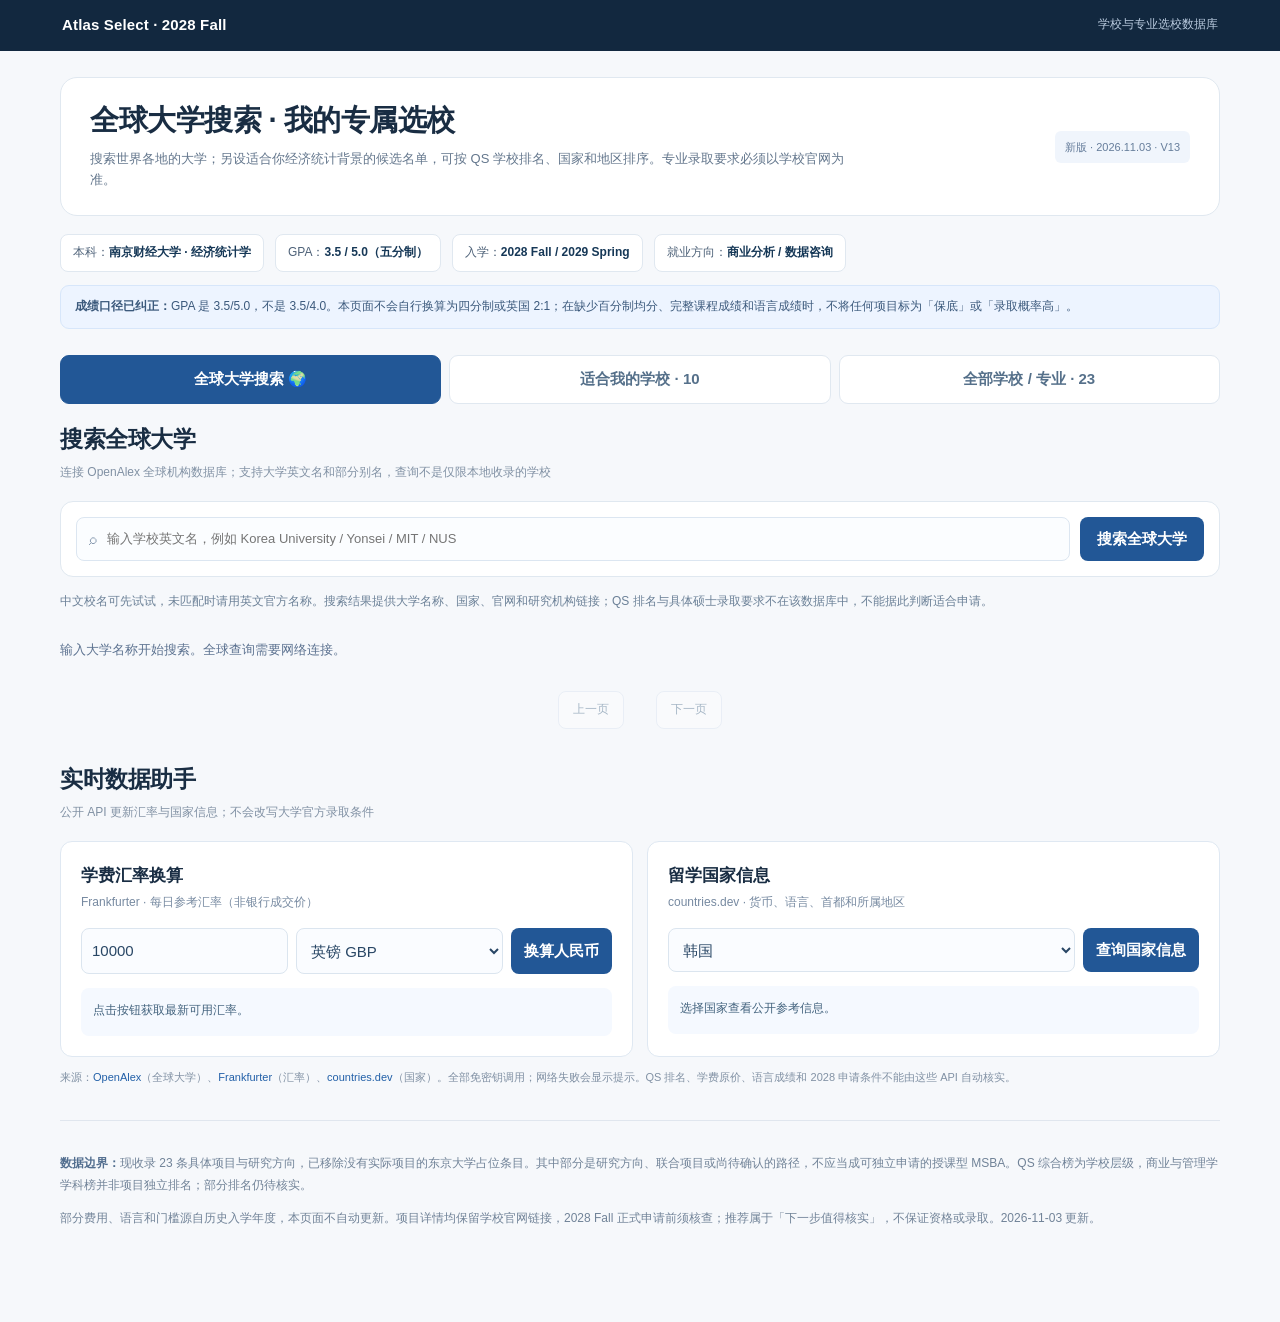
==== commit 5715c52c: "Include 2029 Spring intake and restore Korea University MSBA as priority candidate" ====
--- a/index.html
+++ b/index.html
@@ -25,16 +25,16 @@
 @media print{.toolbar,.view-tabs{display:none}#recommended-section,#all-section{display:block!important}.cards,.recommend-grid{grid-template-columns:1fr}}
 .view-tabs{display:grid;grid-template-columns:repeat(3,minmax(0,1fr))}.global-button{border:0;background:#225796;color:#fff;border-radius:8px;padding:10px 17px;font-weight:800}.global-hint{font-size:12px;color:#6b8097;line-height:1.8}.global-status{padding:14px 0;color:#5c7290;font-size:13px}.global-results{display:grid;grid-template-columns:repeat(2,minmax(0,1fr));gap:13px}.global-card{border:1px solid #e1e8f1;background:white;border-radius:12px;padding:19px}.global-card h3{margin:0 0 7px;font-size:17px;line-height:1.4}.global-card p{font-size:12px;color:#72849b;margin:5px 0}.global-card a{font-size:12px;font-weight:800;margin-right:13px}.global-pagination{display:flex;justify-content:center;align-items:center;gap:16px;margin-top:17px;font-size:12px;color:#71839a}.global-pagination button{border:1px solid #d7e1ef;background:#fff;border-radius:8px;padding:8px 14px;color:#315779}.global-pagination button:disabled{opacity:.4;cursor:default}.recommend-controls{display:flex;align-items:end;gap:13px;flex-wrap:wrap;margin:0 0 16px;background:#fff;border:1px solid #e1e8f1;border-radius:10px;padding:13px}.recommend-controls label{display:flex;flex-direction:column;gap:5px;color:#637991;font-size:11px;font-weight:700}.recommend-controls select{border:1px solid #dbe4ee;border-radius:7px;padding:8px 12px;background:#fafcff;color:#304c6a;font-size:12px}.recommend-controls>span{margin-left:auto;font-size:12px;color:#698099}@media(max-width:700px){.global-results{grid-template-columns:1fr}.view-tabs{gap:5px}.view-tabs button{font-size:11px;padding:10px 5px}.recommend-controls>span{margin-left:0}.global-button{width:100%}}.api-tools{margin-top:32px}.api-tool-grid{display:grid;grid-template-columns:repeat(2,minmax(0,1fr));gap:14px}.api-tool{background:#fff;border:1px solid #dfe8f2;border-radius:12px;padding:20px}.api-tool h3{margin:0;font-size:17px}.api-tool p{font-size:12px;color:#778aa1;margin:3px 0 15px}.fx-controls{display:flex;flex-wrap:wrap;gap:8px}.fx-controls input,.fx-controls select{min-width:0;flex:1;border:1px solid #dbe5ef;border-radius:8px;padding:10px;background:#fafcff;color:#284665}.fx-controls button{border:0;border-radius:8px;background:#225796;color:#fff;padding:10px 13px;font-weight:800}.api-result{margin-top:14px;background:#f5f9ff;border-radius:8px;padding:12px;color:#43637e;font-size:12px;line-height:1.7;min-height:48px}.api-note{font-size:11px;line-height:1.8;color:#8191a4}@media(max-width:750px){.api-tool-grid{grid-template-columns:1fr}.fx-controls button{width:100%}}.admission-profile{order:9!important;margin-top:14px!important;border-top:1px solid #e4ecf5!important;padding-top:13px!important}.admission-profile>summary{font-size:12px;color:#245e94!important;font-weight:800;line-height:1.8}.detail-source{font-size:10px;font-weight:600;margin-left:5px}.admission-verified{background:#e6f4ee;color:#1c7158;border-radius:5px;padding:4px 7px;font-size:10px}.admission-pending{background:#fff4dc;color:#946016;border-radius:5px;padding:4px 7px;font-size:10px}.admission-body{margin-top:13px;font-size:12px;line-height:1.8;color:#536b83}.admission-head{display:flex;align-items:center;gap:8px;flex-wrap:wrap;margin:7px 0 13px}.admission-route{font-size:11px;color:#74879d}.admission-links{display:flex;flex-wrap:wrap;gap:8px;margin:0 0 15px}.admission-links a,.admission-links button{font-size:11px!important;font-weight:750!important;line-height:1.5;border-radius:6px;background:#eef5fc;border:1px solid #d9e6f3;color:#225d98;padding:6px 9px;cursor:pointer;text-decoration:none}.admission-links button{background:#f5f8fb}.admission-links button:disabled{opacity:.5}.admission-field{border-top:1px dashed #e6edf4;padding:12px 0}.admission-field strong,.admission-source strong{font-size:12px;color:#294a6c}.admission-field p,.admission-source p{margin:7px 0 0!important;font-size:12px!important;line-height:1.8!important;color:#556f86!important}.admission-field ol{margin:9px 0 0 18px;padding:0}.admission-field li{padding:3px 0}.admission-alert{border-left:3px solid #cf9032;padding:10px 12px;background:#fff8ec;color:#8e5816;border-radius:4px;font-weight:750}.admission-source{border-top:1px solid #e3ebf5;padding-top:11px;color:#668099;font-size:11px}.openalex-info{padding:12px;background:#edf6ff;border:1px solid #dae7f4;border-radius:8px;font-size:12px;color:#476684;margin:0 0 12px}.openalex-info p{margin:5px 0}.global-admission-help{margin-top:11px;border-top:1px solid #e6edf4;padding-top:9px;font-size:12px;color:#51718c}.global-admission-help summary{cursor:pointer;font-weight:800}.global-admission-help p{line-height:1.8}.rec-admission{font-size:11px;color:#456982;line-height:1.65;border-top:1px dashed #e2eaf4;padding-top:11px;margin-top:12px}.rec-admission a{font-weight:750}</style></head>
 <body><div class="site-header"><div class="site-inner"><div class="site-name">Atlas Select · 2028 Fall</div><div class="site-meta">学校与专业选校数据库</div></div></div>
-<main class="shell"><div class="intro"><div><h1>全球大学搜索 · 我的专属选校</h1><p>搜索世界各地的大学；另设适合你经济统计背景的候选名单，可按 QS 学校排名、国家和地区排序。专业录取要求必须以学校官网为准。</p></div><div class="version">新版 · 2026.11.03 · V12</div></div>
-<div class="profile"><span>本科：<strong>南京财经大学 · 经济统计学</strong></span><span>GPA：<strong>3.5 / 5.0（五分制）</strong></span><span>入学：<strong>2028 Fall</strong></span><span>就业方向：<strong>商业分析 / 数据咨询</strong></span></div>
+<main class="shell"><div class="intro"><div><h1>全球大学搜索 · 我的专属选校</h1><p>搜索世界各地的大学；另设适合你经济统计背景的候选名单，可按 QS 学校排名、国家和地区排序。专业录取要求必须以学校官网为准。</p></div><div class="version">新版 · 2026.11.03 · V13</div></div>
+<div class="profile"><span>本科：<strong>南京财经大学 · 经济统计学</strong></span><span>GPA：<strong>3.5 / 5.0（五分制）</strong></span><span>入学：<strong>2028 Fall / 2029 Spring</strong></span><span>就业方向：<strong>商业分析 / 数据咨询</strong></span></div>
 <div class="gpa-warning"><strong>成绩口径已纠正：</strong>GPA 是 3.5/5.0，不是 3.5/4.0。本页面不会自行换算为四分制或英国 2:1；在缺少百分制均分、完整课程成绩和语言成绩时，不将任何项目标为「保底」或「录取概率高」。</div>
 <nav class="view-tabs" aria-label="选校视图"><button id="tab-global" class="active" type="button" aria-pressed="true">全球大学搜索 🌍</button><button id="tab-recommended" type="button" aria-pressed="false">适合我的学校 · 10</button><button id="tab-all" type="button" aria-pressed="false">全部学校 / 专业 · 23</button></nav>
-<section id="global-section" hidden><div class="section-head"><div><h2>搜索全球大学</h2><p>连接 OpenAlex 全球机构数据库；支持大学英文名和部分别名，查询不是仅限本地收录的学校</p></div></div><div class="toolbar"><label class="search-wrap" for="global-query">⌕ <input id="global-query" type="search" autocomplete="off" placeholder="输入学校英文名，例如 Korea University / Yonsei / MIT / NUS"></label><button id="global-search" type="button" class="global-button">搜索全球大学</button></div><p class="global-hint">中文校名可先试试，未匹配时请用英文官方名称。搜索结果提供大学名称、国家、官网和研究机构链接；QS 排名与具体硕士录取要求不在该数据库中，不能据此判断适合申请。</p><div id="global-status" class="global-status" aria-live="polite">输入大学名称开始搜索。全球查询需要网络连接。</div><div id="global-results" class="global-results"></div><div class="global-pagination"><button id="global-prev" type="button" disabled>上一页</button><span id="global-page"></span><button id="global-next" type="button" disabled>下一页</button></div></section><section id="recommended-section" hidden><div class="section-head"><div><h2>我的候选学校与专业</h2><p>依据经济统计学课程方向和职业目标筛选，非录取成功率排名</p></div><span class="section-count">10 个候选</span></div><div class="recommend-controls"><label>国家 / 地区<select id="rec-region"><option value="">全部地区</option><option value="韩国">韩国</option><option value="欧洲">欧洲大陆</option><option value="英国">英国</option><option value="日本">日本</option></select></label><label>排序<select id="rec-sort"><option value="region">按国家 / 地区</option><option value="qs">QS 学校综合排名（已核实优先）</option><option value="name">学校名称</option></select></label><span id="rec-count">10 个候选</span></div><div class="recommend-grid" id="recommend-grid"><article class="recommend-card" data-school="高丽大学" data-region="韩国" data-rank="52"><div class="rc-top"><span class="rc-level">仅春季招生 · 不适合2028秋季</span><span class="rc-region">韩国</span></div><h3>高丽大学</h3><div class="rc-program">MS in Business Analytics (MSBA)</div><p>专业方向与商业分析、信息系统或管理科学有关，保留在你的重点调查名单中。</p><div class="rc-risk"><b>申请风险：</b>官网确认 BA 只招春季，且需韩语资格；2028 Fall 请改查 IS 等方向。</div><div class="rec-admission">招生：仅春季入学（官网确认），2028 Fall 不适用 · <a href="https://graduate2.korea.ac.kr/admission/eligibility.html" target="_blank" rel="noopener noreferrer">官方招生 ↗</a></div><div class="rc-bottom"><button type="button" class="view-project" data-target="p0">查看已有项目资料</button></div></article><article class="recommend-card" data-school="延世大学" data-region="韩国" data-rank="42"><div class="rc-top"><span class="rc-level">韩国重点核查</span><span class="rc-region">韩国</span></div><h3>延世大学</h3><div class="rc-program">Business Administration — Information Systems</div><p>专业方向与商业分析、信息系统或管理科学有关，保留在你的重点调查名单中。</p><div class="rc-risk"><b>申请风险：</b>请核实是否属于独立招生的硕士项目、韩语或英语授课、GPA 五分制认可规则、GMAT/GRE 和导师要求；不预设录取概率。</div><div class="rec-admission">招生：延世大学研究生院设国际生秋季招生，但 IS 方向具体招生名额待确认 · <a href="https://graduate.yonsei.ac.kr/graduate_en/admission/forein_fall_schedule.do" target="_blank" rel="noopener noreferrer">官方招生 ↗</a></div><div class="rc-bottom"><button type="button" class="view-project" data-target="p2">查看已有项目资料</button></div></article><article class="recommend-card" data-school="首尔大学" data-region="韩国" data-rank="38"><div class="rc-top"><span class="rc-level">韩国重点核查</span><span class="rc-region">韩国</span></div><h3>首尔大学</h3><div class="rc-program">Business Administration — Management Information Systems</div><p>专业方向与商业分析、信息系统或管理科学有关，保留在你的重点调查名单中。</p><div class="rc-risk"><b>申请风险：</b>请核实是否属于独立招生的硕士项目、韩语或英语授课、GPA 五分制认可规则、GMAT/GRE 和导师要求；不预设录取概率。</div><div class="rec-admission">招生：是否秋季开放具体 MIS 研究方向需逐届核对 · <a href="https://en.snu.ac.kr/admission/overview/notice" target="_blank" rel="noopener noreferrer">官方招生 ↗</a></div><div class="rc-bottom"><button type="button" class="view-project" data-target="p4">查看已有项目资料</button></div></article><article class="recommend-card" data-school="维也纳大学" data-region="欧洲" data-rank="140"><div class="rc-top"><span class="rc-level">优先核对</span><span class="rc-region">欧洲大陆</span></div><h3>维也纳大学</h3><div class="rc-program">MSc Business Analytics</div><p>经济学与统计学在官网认可的相关本科范围内；明确不设统一最低 GPA，但只有约 40 个名额。</p><div class="rc-risk"><b>需要核实：</b>B2 英语、GMAT/GRE 与选拔竞争</div><div class="rec-admission">招生：秋季申请走年度选拔；2028 Fall 日期未公布 · <a href="https://studieren.univie.ac.at/en/applying-for-a-programme/admission-info/mag/business-analytics-mag" target="_blank" rel="noopener noreferrer">官方招生 ↗</a></div><div class="rc-bottom"><button type="button" class="view-project" data-target="p5">查看数据库详情</button><a target="_blank" rel="noopener noreferrer" href="https://studieren.univie.ac.at/en/applying-for-a-programme/admission-info/mag/business-analytics-mag">大学官网 ↗</a></div></article><article class="recommend-card" data-school="维也纳经济大学" data-region="欧洲" data-rank="9999"><div class="rc-top"><span class="rc-level">优先核对</span><span class="rc-region">欧洲大陆</span></div><h3>维也纳经济大学</h3><div class="rc-program">MSc Digital Economy</div><p>兼顾数字化业务、信息系统、统计与经济课程，适合数字化咨询方向。</p><div class="rc-risk"><b>需要核实：</b>英语水平要求较高，先修课与综合选拔</div><div class="rec-admission">招生：秋季入学；秋季上一年申请轮次，2028 轮次待公告 · <a href="https://www.wu.ac.at/en/programs/masters-programs/digital-economy/application-admission" target="_blank" rel="noopener noreferrer">官方招生 ↗</a></div><div class="rc-bottom"><button type="button" class="view-project" data-target="p6">查看数据库详情</button><a target="_blank" rel="noopener noreferrer" href="https://www.wu.ac.at/en/programs/masters-programs/digital-economy/overview">大学官网 ↗</a></div></article><article class="recommend-card" data-school="根特大学" data-region="欧洲" data-rank="150"><div class="rc-top"><span class="rc-level">有条件候选</span><span class="rc-region">欧洲大陆</span></div><h3>根特大学</h3><div class="rc-program">MSc Business Engineering — Data Analytics</div><p>Data Analytics 方向重视统计、机器学习及商业数据决策，培养方向匹配。</p><div class="rc-risk"><b>需要核实：</b>非 EEA 学历须交 GMAT/GRE，工程与定量先修较强</div><div class="rec-admission">招生：项目秋季开学；2028 Fall 截止日期须另查 · <a href="https://www.ugent.be/eb/en/degree-students/faculty-admission-requirements.htm" target="_blank" rel="noopener noreferrer">官方招生 ↗</a></div><div class="rc-bottom"><button type="button" class="view-project" data-target="p7">查看数据库详情</button><a target="_blank" rel="noopener noreferrer" href="https://www.ugent.be/eb/en/study-programmes/master-in-business-engineering/eligibility.htm">大学官网 ↗</a></div></article><article class="recommend-card" data-school="蒂尔堡大学" data-region="欧洲" data-rank="9999"><div class="rc-top"><span class="rc-level">有条件候选</span><span class="rc-region">欧洲大陆</span></div><h3>蒂尔堡大学</h3><div class="rc-program">MSc Business Analytics and Operations Research</div><p>商业分析与运筹优化紧密结合，经济统计课程若覆盖足够数学与计量可进一步评估。</p><div class="rc-risk"><b>需要核实：</b>本科学位等同性、数学和运筹学分是关键</div><div class="rec-admission">招生：官网列 8 月底及 1 月底开学，2028 申请时间待核实 · <a href="https://www.tilburguniversity.edu/education/masters-programs/business-analytics-and-operations-research" target="_blank" rel="noopener noreferrer">官方招生 ↗</a></div><div class="rc-bottom"><button type="button" class="view-project" data-target="p10">查看数据库详情</button><a target="_blank" rel="noopener noreferrer" href="https://www.tilburguniversity.edu/education/masters-programs/business-analytics-and-operations-research">大学官网 ↗</a></div></article><article class="recommend-card" data-school="马斯特里赫特大学" data-region="欧洲" data-rank="9999"><div class="rc-top"><span class="rc-level">优先核对</span><span class="rc-region">欧洲大陆</span></div><h3>马斯特里赫特大学</h3><div class="rc-program">MSc Business Intelligence and Smart Services</div><p>商业智能与数据咨询方向契合；国际学历申请路径清楚，要求提供统计课程说明。</p><div class="rc-risk"><b>需要核实：</b>GMAT/GRE 或其他学术能力证明，需核对具体申请分支</div><div class="rec-admission">招生：九月入学；官网已有 2027/28 招生信息，2028/29 需更新 · <a href="https://www.maastrichtuniversity.nl/education/master/programmes/business-intelligence-and-smart-services/admission-requirements" target="_blank" rel="noopener noreferrer">官方招生 ↗</a></div><div class="rc-bottom"><button type="button" class="view-project" data-target="p11">查看数据库详情</button><a target="_blank" rel="noopener noreferrer" href="https://www.maastrichtuniversity.nl/education/master/programmes/business-intelligence-and-smart-services/admission-requirements">大学官网 ↗</a></div></article><article class="recommend-card" data-school="Nova 商学院" data-region="欧洲" data-rank="9999"><div class="rc-top"><span class="rc-level">扩展候选</span><span class="rc-region">欧洲大陆</span></div><h3>Nova 商学院</h3><div class="rc-program">Master’s in Business Analytics</div><p>独立商业分析硕士，方向契合经济统计背景，值得核对中国本科学历对应录取要求。</p><div class="rc-risk"><b>需要核实：</b>中国成绩资格、费用和语言要求需要再核验</div><div class="rec-admission">招生：官网列 2027/28 申请季；2028 Fall 开放日期待核实 · <a href="https://www.novasbe.unl.pt/en/programs/apply/masters/eligibility" target="_blank" rel="noopener noreferrer">官方招生 ↗</a></div><div class="rc-bottom"><button type="button" class="view-project" data-target="p12">查看数据库详情</button><a target="_blank" rel="noopener noreferrer" href="https://www.novasbe.unl.pt/en/programs/masters/business-analytics/overview">大学官网 ↗</a></div></article><article class="recommend-card" data-school="巴斯大学" data-region="英国" data-rank="9999"><div class="rc-top"><span class="rc-level">谨慎候选</span><span class="rc-region">英国</span></div><h3>巴斯大学</h3><div class="rc-program">MSc Business Analytics</div><p>商业分析和企业数据决策方向贴合，适合作为英国项目的进一步调查对象。</p><div class="rc-risk"><b>需要核实：</b>中国大学背景对应最低均分尚未核对，不能据 GPA 3.5/5 判断合格</div><div class="rec-admission">招生：九月开学；2028 Fall 学生须等待下一招生年 · <a href="https://www.bath.ac.uk/courses/postgraduate-2027/taught-postgraduate-courses/msc-business-analytics/" target="_blank" rel="noopener noreferrer">官方招生 ↗</a></div><div class="rc-bottom"><button type="button" class="view-project" data-target="p21">查看数据库详情</button><a target="_blank" rel="noopener noreferrer" href="https://www.bath.ac.uk/courses/postgraduate-2026/taught-postgraduate-courses/msc-business-analytics/">大学官网 ↗</a></div></article></div><div class="guide"><strong>选校方法：</strong>优先官网专业资格与先修课，其次看语言、GMAT/GRE、学费与排名。申请风险大且证据不足的项目不列为稳妥校。英韩高排名项目仍保留在全库中供检索，但不按学校声望自动推荐。</div></section>
+<section id="global-section" hidden><div class="section-head"><div><h2>搜索全球大学</h2><p>连接 OpenAlex 全球机构数据库；支持大学英文名和部分别名，查询不是仅限本地收录的学校</p></div></div><div class="toolbar"><label class="search-wrap" for="global-query">⌕ <input id="global-query" type="search" autocomplete="off" placeholder="输入学校英文名，例如 Korea University / Yonsei / MIT / NUS"></label><button id="global-search" type="button" class="global-button">搜索全球大学</button></div><p class="global-hint">中文校名可先试试，未匹配时请用英文官方名称。搜索结果提供大学名称、国家、官网和研究机构链接；QS 排名与具体硕士录取要求不在该数据库中，不能据此判断适合申请。</p><div id="global-status" class="global-status" aria-live="polite">输入大学名称开始搜索。全球查询需要网络连接。</div><div id="global-results" class="global-results"></div><div class="global-pagination"><button id="global-prev" type="button" disabled>上一页</button><span id="global-page"></span><button id="global-next" type="button" disabled>下一页</button></div></section><section id="recommended-section" hidden><div class="section-head"><div><h2>我的候选学校与专业</h2><p>依据经济统计学课程方向和职业目标筛选，非录取成功率排名</p></div><span class="section-count">10 个候选</span></div><div class="recommend-controls"><label>国家 / 地区<select id="rec-region"><option value="">全部地区</option><option value="韩国">韩国</option><option value="欧洲">欧洲大陆</option><option value="英国">英国</option><option value="日本">日本</option></select></label><label>排序<select id="rec-sort"><option value="region">按国家 / 地区</option><option value="qs">QS 学校综合排名（已核实优先）</option><option value="name">学校名称</option></select></label><span id="rec-count">10 个候选</span></div><div class="recommend-grid" id="recommend-grid"><article class="recommend-card" data-school="高丽大学" data-region="韩国" data-rank="52"><div class="rc-top"><span class="rc-level">2029 Spring 重点候选</span><span class="rc-region">韩国</span></div><h3>高丽大学</h3><div class="rc-program">MS in Business Analytics (MSBA)</div><p>专业方向与商业分析、信息系统或管理科学有关，保留在你的重点调查名单中。</p><div class="rc-risk"><b>申请风险：</b>官网确认 BA 仅春季招生；你接受 2029 Spring，因此保留为重点候选。须核对韩语资格和 2029 春季当届简章。</div><div class="rec-admission">招生：仅春季入学（官网确认）；可考虑 2029 Spring，具体招生须以当届简章为准 · <a href="https://graduate2.korea.ac.kr/admission/eligibility.html" target="_blank" rel="noopener noreferrer">官方招生 ↗</a></div><div class="rc-bottom"><button type="button" class="view-project" data-target="p0">查看已有项目资料</button></div></article><article class="recommend-card" data-school="延世大学" data-region="韩国" data-rank="42"><div class="rc-top"><span class="rc-level">韩国重点核查</span><span class="rc-region">韩国</span></div><h3>延世大学</h3><div class="rc-program">Business Administration — Information Systems</div><p>专业方向与商业分析、信息系统或管理科学有关，保留在你的重点调查名单中。</p><div class="rc-risk"><b>申请风险：</b>请核实是否属于独立招生的硕士项目、韩语或英语授课、GPA 五分制认可规则、GMAT/GRE 和导师要求；不预设录取概率。</div><div class="rec-admission">招生：延世大学研究生院设国际生秋季招生，但 IS 方向具体招生名额待确认 · <a href="https://graduate.yonsei.ac.kr/graduate_en/admission/forein_fall_schedule.do" target="_blank" rel="noopener noreferrer">官方招生 ↗</a></div><div class="rc-bottom"><button type="button" class="view-project" data-target="p2">查看已有项目资料</button></div></article><article class="recommend-card" data-school="首尔大学" data-region="韩国" data-rank="38"><div class="rc-top"><span class="rc-level">韩国重点核查</span><span class="rc-region">韩国</span></div><h3>首尔大学</h3><div class="rc-program">Business Administration — Management Information Systems</div><p>专业方向与商业分析、信息系统或管理科学有关，保留在你的重点调查名单中。</p><div class="rc-risk"><b>申请风险：</b>请核实是否属于独立招生的硕士项目、韩语或英语授课、GPA 五分制认可规则、GMAT/GRE 和导师要求；不预设录取概率。</div><div class="rec-admission">招生：是否秋季开放具体 MIS 研究方向需逐届核对 · <a href="https://en.snu.ac.kr/admission/overview/notice" target="_blank" rel="noopener noreferrer">官方招生 ↗</a></div><div class="rc-bottom"><button type="button" class="view-project" data-target="p4">查看已有项目资料</button></div></article><article class="recommend-card" data-school="维也纳大学" data-region="欧洲" data-rank="140"><div class="rc-top"><span class="rc-level">优先核对</span><span class="rc-region">欧洲大陆</span></div><h3>维也纳大学</h3><div class="rc-program">MSc Business Analytics</div><p>经济学与统计学在官网认可的相关本科范围内；明确不设统一最低 GPA，但只有约 40 个名额。</p><div class="rc-risk"><b>需要核实：</b>B2 英语、GMAT/GRE 与选拔竞争</div><div class="rec-admission">招生：秋季申请走年度选拔；2028 Fall 日期未公布 · <a href="https://studieren.univie.ac.at/en/applying-for-a-programme/admission-info/mag/business-analytics-mag" target="_blank" rel="noopener noreferrer">官方招生 ↗</a></div><div class="rc-bottom"><button type="button" class="view-project" data-target="p5">查看数据库详情</button><a target="_blank" rel="noopener noreferrer" href="https://studieren.univie.ac.at/en/applying-for-a-programme/admission-info/mag/business-analytics-mag">大学官网 ↗</a></div></article><article class="recommend-card" data-school="维也纳经济大学" data-region="欧洲" data-rank="9999"><div class="rc-top"><span class="rc-level">优先核对</span><span class="rc-region">欧洲大陆</span></div><h3>维也纳经济大学</h3><div class="rc-program">MSc Digital Economy</div><p>兼顾数字化业务、信息系统、统计与经济课程，适合数字化咨询方向。</p><div class="rc-risk"><b>需要核实：</b>英语水平要求较高，先修课与综合选拔</div><div class="rec-admission">招生：秋季入学；秋季上一年申请轮次，2028 轮次待公告 · <a href="https://www.wu.ac.at/en/programs/masters-programs/digital-economy/application-admission" target="_blank" rel="noopener noreferrer">官方招生 ↗</a></div><div class="rc-bottom"><button type="button" class="view-project" data-target="p6">查看数据库详情</button><a target="_blank" rel="noopener noreferrer" href="https://www.wu.ac.at/en/programs/masters-programs/digital-economy/overview">大学官网 ↗</a></div></article><article class="recommend-card" data-school="根特大学" data-region="欧洲" data-rank="150"><div class="rc-top"><span class="rc-level">有条件候选</span><span class="rc-region">欧洲大陆</span></div><h3>根特大学</h3><div class="rc-program">MSc Business Engineering — Data Analytics</div><p>Data Analytics 方向重视统计、机器学习及商业数据决策，培养方向匹配。</p><div class="rc-risk"><b>需要核实：</b>非 EEA 学历须交 GMAT/GRE，工程与定量先修较强</div><div class="rec-admission">招生：项目秋季开学；2028 Fall 截止日期须另查 · <a href="https://www.ugent.be/eb/en/degree-students/faculty-admission-requirements.htm" target="_blank" rel="noopener noreferrer">官方招生 ↗</a></div><div class="rc-bottom"><button type="button" class="view-project" data-target="p7">查看数据库详情</button><a target="_blank" rel="noopener noreferrer" href="https://www.ugent.be/eb/en/study-programmes/master-in-business-engineering/eligibility.htm">大学官网 ↗</a></div></article><article class="recommend-card" data-school="蒂尔堡大学" data-region="欧洲" data-rank="9999"><div class="rc-top"><span class="rc-level">有条件候选</span><span class="rc-region">欧洲大陆</span></div><h3>蒂尔堡大学</h3><div class="rc-program">MSc Business Analytics and Operations Research</div><p>商业分析与运筹优化紧密结合，经济统计课程若覆盖足够数学与计量可进一步评估。</p><div class="rc-risk"><b>需要核实：</b>本科学位等同性、数学和运筹学分是关键</div><div class="rec-admission">招生：官网列 8 月底及 1 月底开学，2028 申请时间待核实 · <a href="https://www.tilburguniversity.edu/education/masters-programs/business-analytics-and-operations-research" target="_blank" rel="noopener noreferrer">官方招生 ↗</a></div><div class="rc-bottom"><button type="button" class="view-project" data-target="p10">查看数据库详情</button><a target="_blank" rel="noopener noreferrer" href="https://www.tilburguniversity.edu/education/masters-programs/business-analytics-and-operations-research">大学官网 ↗</a></div></article><article class="recommend-card" data-school="马斯特里赫特大学" data-region="欧洲" data-rank="9999"><div class="rc-top"><span class="rc-level">优先核对</span><span class="rc-region">欧洲大陆</span></div><h3>马斯特里赫特大学</h3><div class="rc-program">MSc Business Intelligence and Smart Services</div><p>商业智能与数据咨询方向契合；国际学历申请路径清楚，要求提供统计课程说明。</p><div class="rc-risk"><b>需要核实：</b>GMAT/GRE 或其他学术能力证明，需核对具体申请分支</div><div class="rec-admission">招生：九月入学；官网已有 2027/28 招生信息，2028/29 需更新 · <a href="https://www.maastrichtuniversity.nl/education/master/programmes/business-intelligence-and-smart-services/admission-requirements" target="_blank" rel="noopener noreferrer">官方招生 ↗</a></div><div class="rc-bottom"><button type="button" class="view-project" data-target="p11">查看数据库详情</button><a target="_blank" rel="noopener noreferrer" href="https://www.maastrichtuniversity.nl/education/master/programmes/business-intelligence-and-smart-services/admission-requirements">大学官网 ↗</a></div></article><article class="recommend-card" data-school="Nova 商学院" data-region="欧洲" data-rank="9999"><div class="rc-top"><span class="rc-level">扩展候选</span><span class="rc-region">欧洲大陆</span></div><h3>Nova 商学院</h3><div class="rc-program">Master’s in Business Analytics</div><p>独立商业分析硕士，方向契合经济统计背景，值得核对中国本科学历对应录取要求。</p><div class="rc-risk"><b>需要核实：</b>中国成绩资格、费用和语言要求需要再核验</div><div class="rec-admission">招生：官网列 2027/28 申请季；2028 Fall 开放日期待核实 · <a href="https://www.novasbe.unl.pt/en/programs/apply/masters/eligibility" target="_blank" rel="noopener noreferrer">官方招生 ↗</a></div><div class="rc-bottom"><button type="button" class="view-project" data-target="p12">查看数据库详情</button><a target="_blank" rel="noopener noreferrer" href="https://www.novasbe.unl.pt/en/programs/masters/business-analytics/overview">大学官网 ↗</a></div></article><article class="recommend-card" data-school="巴斯大学" data-region="英国" data-rank="9999"><div class="rc-top"><span class="rc-level">谨慎候选</span><span class="rc-region">英国</span></div><h3>巴斯大学</h3><div class="rc-program">MSc Business Analytics</div><p>商业分析和企业数据决策方向贴合，适合作为英国项目的进一步调查对象。</p><div class="rc-risk"><b>需要核实：</b>中国大学背景对应最低均分尚未核对，不能据 GPA 3.5/5 判断合格</div><div class="rec-admission">招生：九月开学；2028 Fall 学生须等待下一招生年 · <a href="https://www.bath.ac.uk/courses/postgraduate-2027/taught-postgraduate-courses/msc-business-analytics/" target="_blank" rel="noopener noreferrer">官方招生 ↗</a></div><div class="rc-bottom"><button type="button" class="view-project" data-target="p21">查看数据库详情</button><a target="_blank" rel="noopener noreferrer" href="https://www.bath.ac.uk/courses/postgraduate-2026/taught-postgraduate-courses/msc-business-analytics/">大学官网 ↗</a></div></article></div><div class="guide"><strong>选校方法：</strong>优先官网专业资格与先修课，其次看语言、GMAT/GRE、学费与排名。申请风险大且证据不足的项目不列为稳妥校。英韩高排名项目仍保留在全库中供检索，但不按学校声望自动推荐。</div></section>
 <section id="all-section" hidden><div class="section-head"><div><h2>全部学校与专业</h2><p>跨国家搜索，不必先选择地区；只检索当前已收录的项目，不是全球大学实时搜索</p></div><span class="section-count">23 条项目记录</span></div>
 <div class="toolbar"><label class="search-wrap" for="search">⌕ <input id="search" type="search" autocomplete="off" placeholder="搜索学校、专业、课程、申请要求，例如 MSBA / Yonsei / Python"></label><select id="region" aria-label="国家地区"><option value="">全部地区</option><option value="韩国">韩国</option><option value="欧洲">欧洲大陆</option><option value="日本">日本</option><option value="英国">英国</option></select><select id="category" aria-label="项目类别"><option value="">全部类型</option><option value="独立">独立硕士 / 专业项目</option><option value="研究">研究方向 / 待确认</option><option value="联合">联合项目</option></select><select id="sort" aria-label="排序"><option value="default">原始顺序</option><option value="rank">学校 QS 升序</option><option value="name">学校名称</option></select></div><div class="count-bar"><span id="visible-count" aria-live="polite">找到 23 条记录</span><button class="reset" type="button" id="reset">清空筛选</button></div>
 <div class="cards" id="cards"><article class="card" id="p0" data-region="韩国" data-school="高丽大学" data-qsrank="52" data-rec="no" data-type="独立硕士或专业项目"><div class="card-topline"><span class="region-chip">韩国</span><span class="category-chip">独立硕士或专业项目</span></div>
       <div class="rank-mark"><div class="rank-pair"><div class="rank-single"><span>学校 QS 2027</span><strong>=52</strong></div><div class="rank-single rank-subject"><span>商管学科 QS 2026</span><strong>50</strong></div></div></div>
-      <div class="school">高丽大学</div><div class="en">Korea University</div><div class="program">MS in Business Analytics (MSBA)</div><span class="tag">冲刺</span> <span class="tag">匹配：非常高</span><div class="detail"><p><b>学制：</b>约1年　<b>语言：</b>韩语要求需核实</p><p><b>适合原因：</b>最接近你想读的职业型商业分析，关注统计建模、商业数据与企业项目。</p></div><div class="verified-meta"><div><strong>QS 2027 综合排名：</strong> =52</div><div><strong>官网学费（2026）：</strong> ₩13,399,000/学期；一年按2学期约₩26,798,000（另计入学费）<div class="cny">≈人民币 6.67万元/学期；两学期约13.35万元（不含入学费）</div></div><div class="source-note">核实状态：已核实项目专属 · 学费不含生活费，2028年以新简章为准。</div><a href="https://graduate2.korea.ac.kr/admission/tuition.html" rel="noopener noreferrer" target="_blank">查看学费官网 ↗</a></div><div class="requirements"><div class="req-title">申请要求 · GPA / TOPIK / 英语</div><div class="req-item">TOPIK：需按当期 MSBA 国际生简章核实等级</div><div class="req-item">雅思/托福：未确认统一最低分</div><div class="req-item">GPA：未查到可确认的项目最低线；竞争性审核</div><div class="req-source">未找到可确认的项目专属统一分数线；请勿将建议分数视为官方最低要求。</div></div><details><summary>查看申请风险与官网</summary><p>需核实国际本科应届生申请资格、TOPIK等级及是否仅春季入学。</p><a href="https://biz.korea.ac.kr/" rel="noopener noreferrer" target="_blank">打开学校/项目官网 ↗</a></details><details class="admission-profile"><summary>学校官网 · 招生要求 · 申请流程 <span class="detail-source"><span class="admission-verified">已核实部分字段 · 2026-11-03</span></span></summary><div class="admission-body"><div class="admission-head"><span class="admission-verified">已核实部分字段 · 2026-11-03</span><span class="admission-route">招生项目确认，春季限定</span></div><div class="admission-links"><a href="https://www.korea.ac.kr/en" target="_blank" rel="noopener noreferrer">学校官网 ↗</a><a href="https://biz.korea.ac.kr/eng/msphd/faq.html" target="_blank" rel="noopener noreferrer">专业介绍 ↗</a><a href="https://graduate2.korea.ac.kr/admission/eligibility.html" target="_blank" rel="noopener noreferrer">招生要求 ↗</a><a href="https://graduate2.korea.ac.kr/admission/guide.html?wno=60" target="_blank" rel="noopener noreferrer">申请入口 / 步骤 ↗</a><button class="lookup-openalex" type="button">查询 OpenAlex 学校 API</button></div><div class="openalex-info" role="status" aria-live="polite" hidden></div><div class="admission-field"><strong>2028 Fall 入学安排</strong><p>仅春季入学（官网确认），2028 Fall 不适用</p></div><div class="admission-alert">重要：2028 秋季不可按 MSBA 申请！可另查高丽大学 IS / LSOM 等当期开放方向。</div><div class="admission-field"><strong>官方招生要求摘要</strong><p>高丽大学商学院明确 Business Analytics（BA）硕士为一年制，仅春季招生；研究生院官网说明 BA 专业必须满足韩语资格要求，具体成绩及中国本科成绩换算应看当届简章。</p></div><div class="admission-field"><strong>申请流程（官方已核实部分 + 待核对事项）</strong><ol><li>确认春季入学意愿，若坚持 2028 Fall 请改查 IS 等秋季开放方向</li><li>阅读国际生资格与 BA 韩语要求，准备语言证明及成绩单</li><li>在当年度研究生院申请系统注册、交申请费</li><li>按照简章上传及提交纸质文件，完成材料审核/口试</li><li>录取后缴费，学校发 CoA，再自行办理签证</li></ol></div><div class="admission-field"><strong>准备材料</strong><p>申请表、官方成绩单/学历证明、韩语资格材料及院系所需研究计划等，逐项以对应年度招生指南为准。</p></div><div class="admission-source"><strong>本轮核实字段：</strong>春季限定、BA 一年制、BA 要求韩语证明、通用申请流程<p>资料核实日：2026-11-03。仅对上面列明的项目字段标记核实；所有 2028 Fall 截止日期、GPA 等同性、国际申请资格及学费以届时官方招生简章为准。OpenAlex 学术数据不是官方招生信息。</p></div></div></details></article><article class="card" id="p1" data-region="韩国" data-school="高丽大学" data-qsrank="52" data-rec="no" data-type="研究方向或项目待确认"><div class="card-topline"><span class="region-chip">韩国</span><span class="category-chip">研究方向或项目待确认</span></div>
+      <div class="school">高丽大学</div><div class="en">Korea University</div><div class="program">MS in Business Analytics (MSBA)</div><span class="tag">冲刺</span> <span class="tag">匹配：非常高</span><div class="detail"><p><b>学制：</b>约1年　<b>语言：</b>韩语要求需核实</p><p><b>适合原因：</b>最接近你想读的职业型商业分析，关注统计建模、商业数据与企业项目。</p></div><div class="verified-meta"><div><strong>QS 2027 综合排名：</strong> =52</div><div><strong>官网学费（2026）：</strong> ₩13,399,000/学期；一年按2学期约₩26,798,000（另计入学费）<div class="cny">≈人民币 6.67万元/学期；两学期约13.35万元（不含入学费）</div></div><div class="source-note">核实状态：已核实项目专属 · 学费不含生活费，2028年以新简章为准。</div><a href="https://graduate2.korea.ac.kr/admission/tuition.html" rel="noopener noreferrer" target="_blank">查看学费官网 ↗</a></div><div class="requirements"><div class="req-title">申请要求 · GPA / TOPIK / 英语</div><div class="req-item">TOPIK：需按当期 MSBA 国际生简章核实等级</div><div class="req-item">雅思/托福：未确认统一最低分</div><div class="req-item">GPA：未查到可确认的项目最低线；竞争性审核</div><div class="req-source">未找到可确认的项目专属统一分数线；请勿将建议分数视为官方最低要求。</div></div><details><summary>查看申请风险与官网</summary><p>需核实国际本科应届生申请资格、TOPIK等级及是否仅春季入学。</p><a href="https://biz.korea.ac.kr/" rel="noopener noreferrer" target="_blank">打开学校/项目官网 ↗</a></details><details class="admission-profile"><summary>学校官网 · 招生要求 · 申请流程 <span class="detail-source"><span class="admission-verified">已核实部分字段 · 2026-11-03</span></span></summary><div class="admission-body"><div class="admission-head"><span class="admission-verified">已核实部分字段 · 2026-11-03</span><span class="admission-route">招生项目确认，春季限定</span></div><div class="admission-links"><a href="https://www.korea.ac.kr/en" target="_blank" rel="noopener noreferrer">学校官网 ↗</a><a href="https://biz.korea.ac.kr/eng/msphd/faq.html" target="_blank" rel="noopener noreferrer">专业介绍 ↗</a><a href="https://graduate2.korea.ac.kr/admission/eligibility.html" target="_blank" rel="noopener noreferrer">招生要求 ↗</a><a href="https://graduate2.korea.ac.kr/admission/guide.html?wno=60" target="_blank" rel="noopener noreferrer">申请入口 / 步骤 ↗</a><button class="lookup-openalex" type="button">查询 OpenAlex 学校 API</button></div><div class="openalex-info" role="status" aria-live="polite" hidden></div><div class="admission-field"><strong>2028 Fall 入学安排</strong><p>仅春季入学（官网确认），2028 Fall 不适用</p></div><div class="admission-alert">该项目不招 2028 秋季，但可以按 2029 春季作为目标申请，具体以届时官方招生简章为准。</div><div class="admission-field"><strong>官方招生要求摘要</strong><p>高丽大学商学院明确 Business Analytics（BA）硕士为一年制，仅春季招生；研究生院官网说明 BA 专业必须满足韩语资格要求，具体成绩及中国本科成绩换算应看当届简章。</p></div><div class="admission-field"><strong>申请流程（官方已核实部分 + 待核对事项）</strong><ol><li>按 2029 Spring 制定申请计划，待当届招生简章公布后核对开放情况</li><li>阅读国际生资格与 BA 韩语要求，准备语言证明及成绩单</li><li>在当年度研究生院申请系统注册、交申请费</li><li>按照简章上传及提交纸质文件，完成材料审核/口试</li><li>录取后缴费，学校发 CoA，再自行办理签证</li></ol></div><div class="admission-field"><strong>准备材料</strong><p>申请表、官方成绩单/学历证明、韩语资格材料及院系所需研究计划等，逐项以对应年度招生指南为准。</p></div><div class="admission-source"><strong>本轮核实字段：</strong>春季限定、BA 一年制、BA 要求韩语证明、通用申请流程<p>资料核实日：2026-11-03。仅对上面列明的项目字段标记核实；所有 2028 Fall 截止日期、GPA 等同性、国际申请资格及学费以届时官方招生简章为准。OpenAlex 学术数据不是官方招生信息。</p></div></div></details></article><article class="card" id="p1" data-region="韩国" data-school="高丽大学" data-qsrank="52" data-rec="no" data-type="研究方向或项目待确认"><div class="card-topline"><span class="region-chip">韩国</span><span class="category-chip">研究方向或项目待确认</span></div>
       <div class="rank-mark"><div class="rank-pair"><div class="rank-single"><span>学校 QS 2027</span><strong>=52</strong></div><div class="rank-single rank-subject"><span>商管学科 QS 2026</span><strong>50</strong></div></div></div>
       <div class="school">高丽大学</div><div class="en">Korea University</div><div class="program">Business Administration — MIS / 信息系统相关研究方向</div><span class="tag">备选研究</span> <span class="tag">匹配：较高</span><div class="detail"><p><b>学制：</b>通常研究型　<b>语言：</b>待核实</p><p><b>适合原因：</b>BI、企业信息系统、数据管理相关；和职业型MSBA不同。</p></div><div class="verified-meta"><div><strong>QS 2027 综合排名：</strong> =52</div><div><strong>官网学费（2026）：</strong> ₩5,237,000/学期（普通研究生院人文社科类参考；MIS所属收费分类需确认）<div class="cny">≈人民币 2.61万元/学期（收费类别待确认）</div></div><div class="source-note">核实状态：仅学校类别参考 · 学费不含生活费，2028年以新简章为准。</div><a href="https://graduate2.korea.ac.kr/admission/tuition.html" rel="noopener noreferrer" target="_blank">查看学费官网 ↗</a></div><div class="requirements"><div class="req-title">申请要求 · GPA / TOPIK / 英语</div><div class="req-item">TOPIK：具体要求待当期核实</div><div class="req-item">雅思/托福：待核实</div><div class="req-item">GPA：按研究生院招生简章审核</div><div class="req-source">未找到可确认的项目专属统一分数线；请勿将建议分数视为官方最低要求。</div></div><details><summary>查看申请风险与官网</summary><p>需核实当期研究方向是否招生、导师和语言。</p><a href="https://biz.korea.ac.kr/" rel="noopener noreferrer" target="_blank">打开学校/项目官网 ↗</a></details><details class="admission-profile"><summary>学校官网 · 招生要求 · 申请流程 <span class="detail-source"><span class="admission-verified">已核实部分字段 · 2026-11-03</span></span></summary><div class="admission-body"><div class="admission-head"><span class="admission-verified">已核实部分字段 · 2026-11-03</span><span class="admission-route">研究方向/专业路径待确认</span></div><div class="admission-links"><a href="https://www.korea.ac.kr/en" target="_blank" rel="noopener noreferrer">学校官网 ↗</a><a href="https://biz.korea.ac.kr/eng/msphd/faq.html" target="_blank" rel="noopener noreferrer">专业介绍 ↗</a><a href="https://graduate2.korea.ac.kr/admission/eligibility.html" target="_blank" rel="noopener noreferrer">招生要求 ↗</a><a href="https://graduate2.korea.ac.kr/admission/procedure.html" target="_blank" rel="noopener noreferrer">申请入口 / 步骤 ↗</a><button class="lookup-openalex" type="button">查询 OpenAlex 学校 API</button></div><div class="openalex-info" role="status" aria-live="polite" hidden></div><div class="admission-field"><strong>2028 Fall 入学安排</strong><p>IS 等方向官网允许春季及秋季申请，具体导师/课程仍需核实</p></div><div class="admission-alert">MIS 为方向线索，尚未核实是否有独立申请的同名学位。</div><div class="admission-field"><strong>官方招生要求摘要</strong><p>商学院 FAQ 明确 Information Systems（IS）等方向可在春季和秋季招生；研究生院资格页指出 IS 等方向的英语证明为必备。原记录 MIS 是否是独立专业名仍需确认。</p></div><div class="admission-field"><strong>申请流程（官方已核实部分 + 待核对事项）</strong><ol><li>确认 2028 Fall 是否有 IS/MIS 具体招生名额</li><li>核对英语要求、研究计划与导师/学科归属</li><li>通过研究生院线上系统申请并提交官方文件</li><li>按院系要求参加材料审核或面试</li><li>录取后缴费、开具 CoA、办理签证</li></ol></div><div class="admission-field"><strong>准备材料</strong><p>成绩单、学位/在读证明、语言证明和研究计划，依最新院系及研究生院说明。</p></div><div class="admission-source"><strong>本轮核实字段：</strong>IS 秋季招生路径、IS 英语资格要求、研究生院申请流程<p>资料核实日：2026-11-03。仅对上面列明的项目字段标记核实；所有 2028 Fall 截止日期、GPA 等同性、国际申请资格及学费以届时官方招生简章为准。OpenAlex 学术数据不是官方招生信息。</p></div></div></details></article><article class="card" id="p2" data-region="韩国" data-school="延世大学" data-qsrank="42" data-rec="no" data-type="研究方向或项目待确认"><div class="card-topline"><span class="region-chip">韩国</span><span class="category-chip">研究方向或项目待确认</span></div>
       <div class="rank-mark"><div class="rank-pair"><div class="rank-single"><span>学校 QS 2027</span><strong>42</strong></div><div class="rank-single rank-subject"><span>商管学科 QS 2026</span><strong>51</strong></div></div></div>
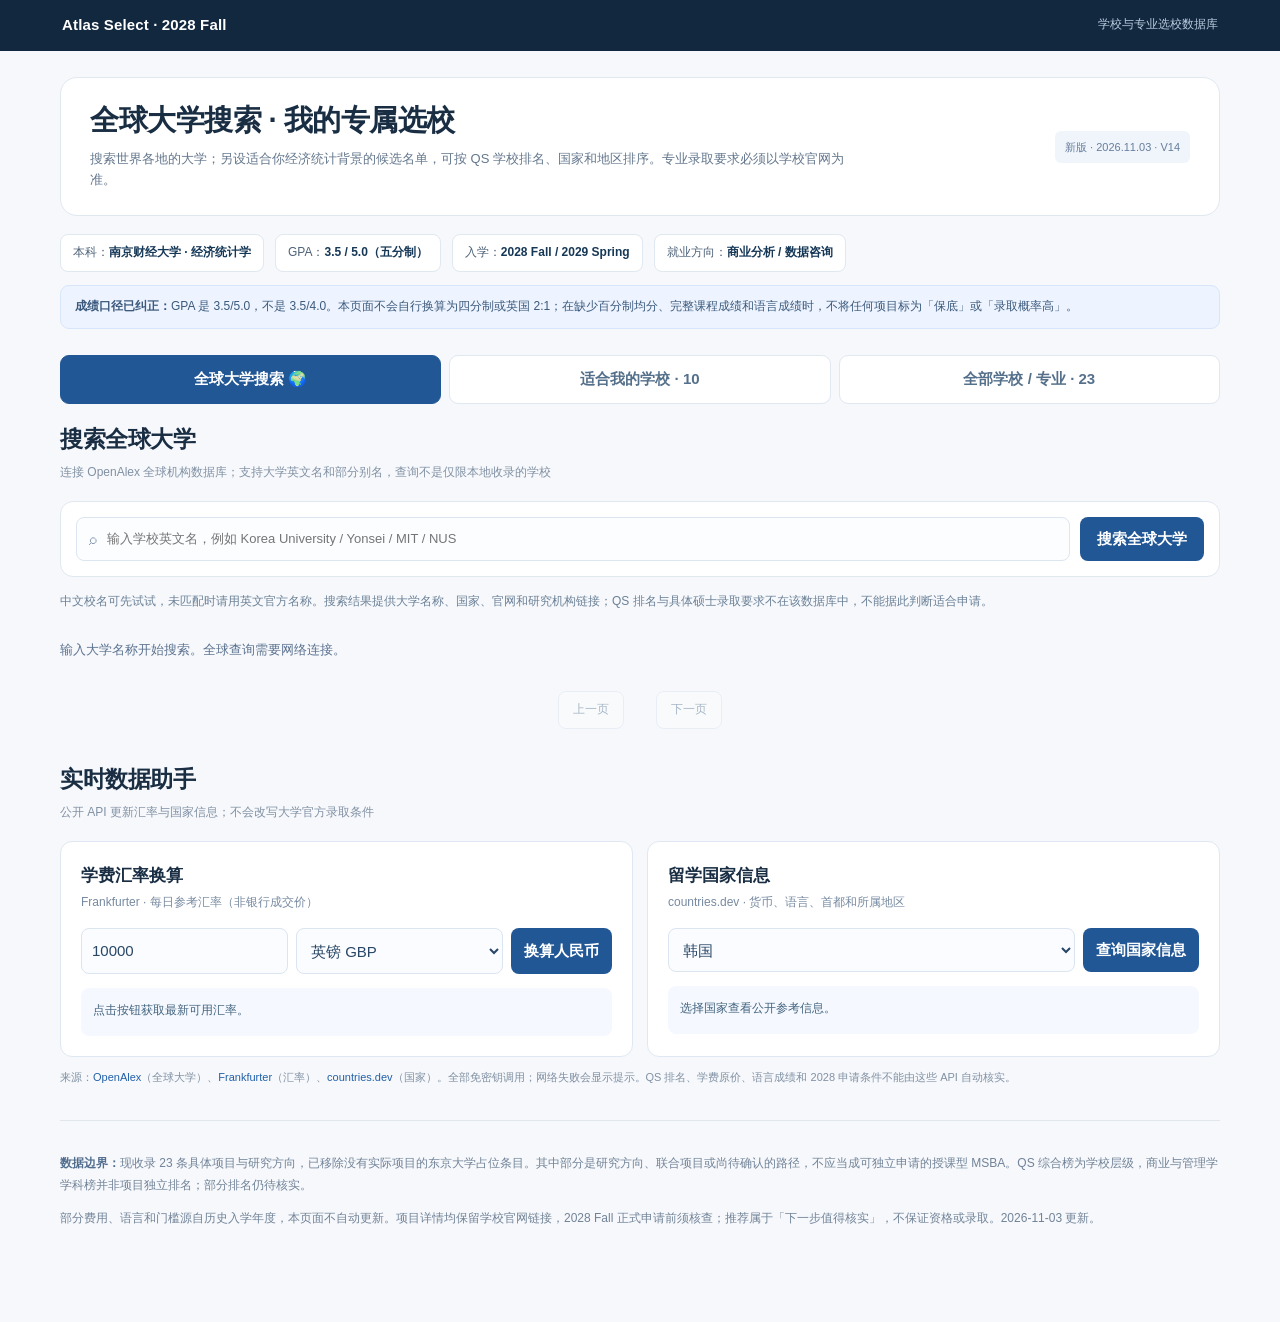
==== commit 8e0c72e1: "Add official post-graduation job-seeking residence and work visa policies for all 23 study programs" ====
--- a/index.html
+++ b/index.html
@@ -23,9 +23,9 @@
 @media(max-width:580px){.shell{padding:15px 12px 50px}.site-inner{padding:12px 15px}.intro{padding:20px 18px}.intro h1{font-size:21px}.version{font-size:10px}.profile{gap:7px}.profile span{padding:7px 10px}.view-tabs{display:grid;grid-template-columns:1fr 1fr;margin-top:20px}.view-tabs button{font-size:13px;padding:11px 7px}.toolbar{padding:11px}.search-wrap{min-width:100%}.toolbar select{max-width:none;flex:1;min-width:110px}.card{padding:18px}.section-head h2{font-size:20px}.rc-bottom{gap:10px}}
 @media(prefers-reduced-motion:reduce){html{scroll-behavior:auto}}
 @media print{.toolbar,.view-tabs{display:none}#recommended-section,#all-section{display:block!important}.cards,.recommend-grid{grid-template-columns:1fr}}
-.view-tabs{display:grid;grid-template-columns:repeat(3,minmax(0,1fr))}.global-button{border:0;background:#225796;color:#fff;border-radius:8px;padding:10px 17px;font-weight:800}.global-hint{font-size:12px;color:#6b8097;line-height:1.8}.global-status{padding:14px 0;color:#5c7290;font-size:13px}.global-results{display:grid;grid-template-columns:repeat(2,minmax(0,1fr));gap:13px}.global-card{border:1px solid #e1e8f1;background:white;border-radius:12px;padding:19px}.global-card h3{margin:0 0 7px;font-size:17px;line-height:1.4}.global-card p{font-size:12px;color:#72849b;margin:5px 0}.global-card a{font-size:12px;font-weight:800;margin-right:13px}.global-pagination{display:flex;justify-content:center;align-items:center;gap:16px;margin-top:17px;font-size:12px;color:#71839a}.global-pagination button{border:1px solid #d7e1ef;background:#fff;border-radius:8px;padding:8px 14px;color:#315779}.global-pagination button:disabled{opacity:.4;cursor:default}.recommend-controls{display:flex;align-items:end;gap:13px;flex-wrap:wrap;margin:0 0 16px;background:#fff;border:1px solid #e1e8f1;border-radius:10px;padding:13px}.recommend-controls label{display:flex;flex-direction:column;gap:5px;color:#637991;font-size:11px;font-weight:700}.recommend-controls select{border:1px solid #dbe4ee;border-radius:7px;padding:8px 12px;background:#fafcff;color:#304c6a;font-size:12px}.recommend-controls>span{margin-left:auto;font-size:12px;color:#698099}@media(max-width:700px){.global-results{grid-template-columns:1fr}.view-tabs{gap:5px}.view-tabs button{font-size:11px;padding:10px 5px}.recommend-controls>span{margin-left:0}.global-button{width:100%}}.api-tools{margin-top:32px}.api-tool-grid{display:grid;grid-template-columns:repeat(2,minmax(0,1fr));gap:14px}.api-tool{background:#fff;border:1px solid #dfe8f2;border-radius:12px;padding:20px}.api-tool h3{margin:0;font-size:17px}.api-tool p{font-size:12px;color:#778aa1;margin:3px 0 15px}.fx-controls{display:flex;flex-wrap:wrap;gap:8px}.fx-controls input,.fx-controls select{min-width:0;flex:1;border:1px solid #dbe5ef;border-radius:8px;padding:10px;background:#fafcff;color:#284665}.fx-controls button{border:0;border-radius:8px;background:#225796;color:#fff;padding:10px 13px;font-weight:800}.api-result{margin-top:14px;background:#f5f9ff;border-radius:8px;padding:12px;color:#43637e;font-size:12px;line-height:1.7;min-height:48px}.api-note{font-size:11px;line-height:1.8;color:#8191a4}@media(max-width:750px){.api-tool-grid{grid-template-columns:1fr}.fx-controls button{width:100%}}.admission-profile{order:9!important;margin-top:14px!important;border-top:1px solid #e4ecf5!important;padding-top:13px!important}.admission-profile>summary{font-size:12px;color:#245e94!important;font-weight:800;line-height:1.8}.detail-source{font-size:10px;font-weight:600;margin-left:5px}.admission-verified{background:#e6f4ee;color:#1c7158;border-radius:5px;padding:4px 7px;font-size:10px}.admission-pending{background:#fff4dc;color:#946016;border-radius:5px;padding:4px 7px;font-size:10px}.admission-body{margin-top:13px;font-size:12px;line-height:1.8;color:#536b83}.admission-head{display:flex;align-items:center;gap:8px;flex-wrap:wrap;margin:7px 0 13px}.admission-route{font-size:11px;color:#74879d}.admission-links{display:flex;flex-wrap:wrap;gap:8px;margin:0 0 15px}.admission-links a,.admission-links button{font-size:11px!important;font-weight:750!important;line-height:1.5;border-radius:6px;background:#eef5fc;border:1px solid #d9e6f3;color:#225d98;padding:6px 9px;cursor:pointer;text-decoration:none}.admission-links button{background:#f5f8fb}.admission-links button:disabled{opacity:.5}.admission-field{border-top:1px dashed #e6edf4;padding:12px 0}.admission-field strong,.admission-source strong{font-size:12px;color:#294a6c}.admission-field p,.admission-source p{margin:7px 0 0!important;font-size:12px!important;line-height:1.8!important;color:#556f86!important}.admission-field ol{margin:9px 0 0 18px;padding:0}.admission-field li{padding:3px 0}.admission-alert{border-left:3px solid #cf9032;padding:10px 12px;background:#fff8ec;color:#8e5816;border-radius:4px;font-weight:750}.admission-source{border-top:1px solid #e3ebf5;padding-top:11px;color:#668099;font-size:11px}.openalex-info{padding:12px;background:#edf6ff;border:1px solid #dae7f4;border-radius:8px;font-size:12px;color:#476684;margin:0 0 12px}.openalex-info p{margin:5px 0}.global-admission-help{margin-top:11px;border-top:1px solid #e6edf4;padding-top:9px;font-size:12px;color:#51718c}.global-admission-help summary{cursor:pointer;font-weight:800}.global-admission-help p{line-height:1.8}.rec-admission{font-size:11px;color:#456982;line-height:1.65;border-top:1px dashed #e2eaf4;padding-top:11px;margin-top:12px}.rec-admission a{font-weight:750}</style></head>
+.view-tabs{display:grid;grid-template-columns:repeat(3,minmax(0,1fr))}.global-button{border:0;background:#225796;color:#fff;border-radius:8px;padding:10px 17px;font-weight:800}.global-hint{font-size:12px;color:#6b8097;line-height:1.8}.global-status{padding:14px 0;color:#5c7290;font-size:13px}.global-results{display:grid;grid-template-columns:repeat(2,minmax(0,1fr));gap:13px}.global-card{border:1px solid #e1e8f1;background:white;border-radius:12px;padding:19px}.global-card h3{margin:0 0 7px;font-size:17px;line-height:1.4}.global-card p{font-size:12px;color:#72849b;margin:5px 0}.global-card a{font-size:12px;font-weight:800;margin-right:13px}.global-pagination{display:flex;justify-content:center;align-items:center;gap:16px;margin-top:17px;font-size:12px;color:#71839a}.global-pagination button{border:1px solid #d7e1ef;background:#fff;border-radius:8px;padding:8px 14px;color:#315779}.global-pagination button:disabled{opacity:.4;cursor:default}.recommend-controls{display:flex;align-items:end;gap:13px;flex-wrap:wrap;margin:0 0 16px;background:#fff;border:1px solid #e1e8f1;border-radius:10px;padding:13px}.recommend-controls label{display:flex;flex-direction:column;gap:5px;color:#637991;font-size:11px;font-weight:700}.recommend-controls select{border:1px solid #dbe4ee;border-radius:7px;padding:8px 12px;background:#fafcff;color:#304c6a;font-size:12px}.recommend-controls>span{margin-left:auto;font-size:12px;color:#698099}@media(max-width:700px){.global-results{grid-template-columns:1fr}.view-tabs{gap:5px}.view-tabs button{font-size:11px;padding:10px 5px}.recommend-controls>span{margin-left:0}.global-button{width:100%}}.api-tools{margin-top:32px}.api-tool-grid{display:grid;grid-template-columns:repeat(2,minmax(0,1fr));gap:14px}.api-tool{background:#fff;border:1px solid #dfe8f2;border-radius:12px;padding:20px}.api-tool h3{margin:0;font-size:17px}.api-tool p{font-size:12px;color:#778aa1;margin:3px 0 15px}.fx-controls{display:flex;flex-wrap:wrap;gap:8px}.fx-controls input,.fx-controls select{min-width:0;flex:1;border:1px solid #dbe5ef;border-radius:8px;padding:10px;background:#fafcff;color:#284665}.fx-controls button{border:0;border-radius:8px;background:#225796;color:#fff;padding:10px 13px;font-weight:800}.api-result{margin-top:14px;background:#f5f9ff;border-radius:8px;padding:12px;color:#43637e;font-size:12px;line-height:1.7;min-height:48px}.api-note{font-size:11px;line-height:1.8;color:#8191a4}@media(max-width:750px){.api-tool-grid{grid-template-columns:1fr}.fx-controls button{width:100%}}.admission-profile{order:9!important;margin-top:14px!important;border-top:1px solid #e4ecf5!important;padding-top:13px!important}.admission-profile>summary{font-size:12px;color:#245e94!important;font-weight:800;line-height:1.8}.detail-source{font-size:10px;font-weight:600;margin-left:5px}.admission-verified{background:#e6f4ee;color:#1c7158;border-radius:5px;padding:4px 7px;font-size:10px}.admission-pending{background:#fff4dc;color:#946016;border-radius:5px;padding:4px 7px;font-size:10px}.admission-body{margin-top:13px;font-size:12px;line-height:1.8;color:#536b83}.admission-head{display:flex;align-items:center;gap:8px;flex-wrap:wrap;margin:7px 0 13px}.admission-route{font-size:11px;color:#74879d}.admission-links{display:flex;flex-wrap:wrap;gap:8px;margin:0 0 15px}.admission-links a,.admission-links button{font-size:11px!important;font-weight:750!important;line-height:1.5;border-radius:6px;background:#eef5fc;border:1px solid #d9e6f3;color:#225d98;padding:6px 9px;cursor:pointer;text-decoration:none}.admission-links button{background:#f5f8fb}.admission-links button:disabled{opacity:.5}.admission-field{border-top:1px dashed #e6edf4;padding:12px 0}.admission-field strong,.admission-source strong{font-size:12px;color:#294a6c}.admission-field p,.admission-source p{margin:7px 0 0!important;font-size:12px!important;line-height:1.8!important;color:#556f86!important}.admission-field ol{margin:9px 0 0 18px;padding:0}.admission-field li{padding:3px 0}.admission-alert{border-left:3px solid #cf9032;padding:10px 12px;background:#fff8ec;color:#8e5816;border-radius:4px;font-weight:750}.admission-source{border-top:1px solid #e3ebf5;padding-top:11px;color:#668099;font-size:11px}.openalex-info{padding:12px;background:#edf6ff;border:1px solid #dae7f4;border-radius:8px;font-size:12px;color:#476684;margin:0 0 12px}.openalex-info p{margin:5px 0}.global-admission-help{margin-top:11px;border-top:1px solid #e6edf4;padding-top:9px;font-size:12px;color:#51718c}.global-admission-help summary{cursor:pointer;font-weight:800}.global-admission-help p{line-height:1.8}.rec-admission{font-size:11px;color:#456982;line-height:1.65;border-top:1px dashed #e2eaf4;padding-top:11px;margin-top:12px}.rec-admission a{font-weight:750}.graduate-work-policy{margin-top:14px!important;border-top:1px solid #e4ecf5!important;padding-top:12px!important}.graduate-work-policy>summary{font-size:12px;font-weight:800;color:#255b8a;line-height:1.7}.work-policy-body{font-size:12px;line-height:1.75;color:#4c6680;margin-top:12px}.work-policy-body>div:not(.work-policy-warning){padding:10px 0;border-top:1px dashed #e5ecf4}.work-policy-body b{color:#294967}.work-policy-body p{font-size:12px!important;line-height:1.75!important;margin:5px 0!important}.work-policy-tag{display:inline-block;background:#edf5fc;border-radius:5px;padding:5px 8px;color:#36618b!important}.work-policy-warning{background:#fff8eb;border-left:3px solid #d7a052;padding:10px 12px;border-radius:5px}.work-policy-sources{display:flex;gap:12px;flex-wrap:wrap;margin:14px 0!important}.work-policy-sources a{font-weight:800;color:#2867a4}.work-policy-note{font-size:11px!important;color:#75869a!important}</style></head>
 <body><div class="site-header"><div class="site-inner"><div class="site-name">Atlas Select · 2028 Fall</div><div class="site-meta">学校与专业选校数据库</div></div></div>
-<main class="shell"><div class="intro"><div><h1>全球大学搜索 · 我的专属选校</h1><p>搜索世界各地的大学；另设适合你经济统计背景的候选名单，可按 QS 学校排名、国家和地区排序。专业录取要求必须以学校官网为准。</p></div><div class="version">新版 · 2026.11.03 · V13</div></div>
+<main class="shell"><div class="intro"><div><h1>全球大学搜索 · 我的专属选校</h1><p>搜索世界各地的大学；另设适合你经济统计背景的候选名单，可按 QS 学校排名、国家和地区排序。专业录取要求必须以学校官网为准。</p></div><div class="version">新版 · 2026.11.03 · V14</div></div>
 <div class="profile"><span>本科：<strong>南京财经大学 · 经济统计学</strong></span><span>GPA：<strong>3.5 / 5.0（五分制）</strong></span><span>入学：<strong>2028 Fall / 2029 Spring</strong></span><span>就业方向：<strong>商业分析 / 数据咨询</strong></span></div>
 <div class="gpa-warning"><strong>成绩口径已纠正：</strong>GPA 是 3.5/5.0，不是 3.5/4.0。本页面不会自行换算为四分制或英国 2:1；在缺少百分制均分、完整课程成绩和语言成绩时，不将任何项目标为「保底」或「录取概率高」。</div>
 <nav class="view-tabs" aria-label="选校视图"><button id="tab-global" class="active" type="button" aria-pressed="true">全球大学搜索 🌍</button><button id="tab-recommended" type="button" aria-pressed="false">适合我的学校 · 10</button><button id="tab-all" type="button" aria-pressed="false">全部学校 / 专业 · 23</button></nav>
@@ -34,25 +34,25 @@
 <div class="toolbar"><label class="search-wrap" for="search">⌕ <input id="search" type="search" autocomplete="off" placeholder="搜索学校、专业、课程、申请要求，例如 MSBA / Yonsei / Python"></label><select id="region" aria-label="国家地区"><option value="">全部地区</option><option value="韩国">韩国</option><option value="欧洲">欧洲大陆</option><option value="日本">日本</option><option value="英国">英国</option></select><select id="category" aria-label="项目类别"><option value="">全部类型</option><option value="独立">独立硕士 / 专业项目</option><option value="研究">研究方向 / 待确认</option><option value="联合">联合项目</option></select><select id="sort" aria-label="排序"><option value="default">原始顺序</option><option value="rank">学校 QS 升序</option><option value="name">学校名称</option></select></div><div class="count-bar"><span id="visible-count" aria-live="polite">找到 23 条记录</span><button class="reset" type="button" id="reset">清空筛选</button></div>
 <div class="cards" id="cards"><article class="card" id="p0" data-region="韩国" data-school="高丽大学" data-qsrank="52" data-rec="no" data-type="独立硕士或专业项目"><div class="card-topline"><span class="region-chip">韩国</span><span class="category-chip">独立硕士或专业项目</span></div>
       <div class="rank-mark"><div class="rank-pair"><div class="rank-single"><span>学校 QS 2027</span><strong>=52</strong></div><div class="rank-single rank-subject"><span>商管学科 QS 2026</span><strong>50</strong></div></div></div>
-      <div class="school">高丽大学</div><div class="en">Korea University</div><div class="program">MS in Business Analytics (MSBA)</div><span class="tag">冲刺</span> <span class="tag">匹配：非常高</span><div class="detail"><p><b>学制：</b>约1年　<b>语言：</b>韩语要求需核实</p><p><b>适合原因：</b>最接近你想读的职业型商业分析，关注统计建模、商业数据与企业项目。</p></div><div class="verified-meta"><div><strong>QS 2027 综合排名：</strong> =52</div><div><strong>官网学费（2026）：</strong> ₩13,399,000/学期；一年按2学期约₩26,798,000（另计入学费）<div class="cny">≈人民币 6.67万元/学期；两学期约13.35万元（不含入学费）</div></div><div class="source-note">核实状态：已核实项目专属 · 学费不含生活费，2028年以新简章为准。</div><a href="https://graduate2.korea.ac.kr/admission/tuition.html" rel="noopener noreferrer" target="_blank">查看学费官网 ↗</a></div><div class="requirements"><div class="req-title">申请要求 · GPA / TOPIK / 英语</div><div class="req-item">TOPIK：需按当期 MSBA 国际生简章核实等级</div><div class="req-item">雅思/托福：未确认统一最低分</div><div class="req-item">GPA：未查到可确认的项目最低线；竞争性审核</div><div class="req-source">未找到可确认的项目专属统一分数线；请勿将建议分数视为官方最低要求。</div></div><details><summary>查看申请风险与官网</summary><p>需核实国际本科应届生申请资格、TOPIK等级及是否仅春季入学。</p><a href="https://biz.korea.ac.kr/" rel="noopener noreferrer" target="_blank">打开学校/项目官网 ↗</a></details><details class="admission-profile"><summary>学校官网 · 招生要求 · 申请流程 <span class="detail-source"><span class="admission-verified">已核实部分字段 · 2026-11-03</span></span></summary><div class="admission-body"><div class="admission-head"><span class="admission-verified">已核实部分字段 · 2026-11-03</span><span class="admission-route">招生项目确认，春季限定</span></div><div class="admission-links"><a href="https://www.korea.ac.kr/en" target="_blank" rel="noopener noreferrer">学校官网 ↗</a><a href="https://biz.korea.ac.kr/eng/msphd/faq.html" target="_blank" rel="noopener noreferrer">专业介绍 ↗</a><a href="https://graduate2.korea.ac.kr/admission/eligibility.html" target="_blank" rel="noopener noreferrer">招生要求 ↗</a><a href="https://graduate2.korea.ac.kr/admission/guide.html?wno=60" target="_blank" rel="noopener noreferrer">申请入口 / 步骤 ↗</a><button class="lookup-openalex" type="button">查询 OpenAlex 学校 API</button></div><div class="openalex-info" role="status" aria-live="polite" hidden></div><div class="admission-field"><strong>2028 Fall 入学安排</strong><p>仅春季入学（官网确认），2028 Fall 不适用</p></div><div class="admission-alert">该项目不招 2028 秋季，但可以按 2029 春季作为目标申请，具体以届时官方招生简章为准。</div><div class="admission-field"><strong>官方招生要求摘要</strong><p>高丽大学商学院明确 Business Analytics（BA）硕士为一年制，仅春季招生；研究生院官网说明 BA 专业必须满足韩语资格要求，具体成绩及中国本科成绩换算应看当届简章。</p></div><div class="admission-field"><strong>申请流程（官方已核实部分 + 待核对事项）</strong><ol><li>按 2029 Spring 制定申请计划，待当届招生简章公布后核对开放情况</li><li>阅读国际生资格与 BA 韩语要求，准备语言证明及成绩单</li><li>在当年度研究生院申请系统注册、交申请费</li><li>按照简章上传及提交纸质文件，完成材料审核/口试</li><li>录取后缴费，学校发 CoA，再自行办理签证</li></ol></div><div class="admission-field"><strong>准备材料</strong><p>申请表、官方成绩单/学历证明、韩语资格材料及院系所需研究计划等，逐项以对应年度招生指南为准。</p></div><div class="admission-source"><strong>本轮核实字段：</strong>春季限定、BA 一年制、BA 要求韩语证明、通用申请流程<p>资料核实日：2026-11-03。仅对上面列明的项目字段标记核实；所有 2028 Fall 截止日期、GPA 等同性、国际申请资格及学费以届时官方招生简章为准。OpenAlex 学术数据不是官方招生信息。</p></div></div></details></article><article class="card" id="p1" data-region="韩国" data-school="高丽大学" data-qsrank="52" data-rec="no" data-type="研究方向或项目待确认"><div class="card-topline"><span class="region-chip">韩国</span><span class="category-chip">研究方向或项目待确认</span></div>
+      <div class="school">高丽大学</div><div class="en">Korea University</div><div class="program">MS in Business Analytics (MSBA)</div><span class="tag">冲刺</span> <span class="tag">匹配：非常高</span><div class="detail"><p><b>学制：</b>约1年　<b>语言：</b>韩语要求需核实</p><p><b>适合原因：</b>最接近你想读的职业型商业分析，关注统计建模、商业数据与企业项目。</p></div><div class="verified-meta"><div><strong>QS 2027 综合排名：</strong> =52</div><div><strong>官网学费（2026）：</strong> ₩13,399,000/学期；一年按2学期约₩26,798,000（另计入学费）<div class="cny">≈人民币 6.67万元/学期；两学期约13.35万元（不含入学费）</div></div><div class="source-note">核实状态：已核实项目专属 · 学费不含生活费，2028年以新简章为准。</div><a href="https://graduate2.korea.ac.kr/admission/tuition.html" rel="noopener noreferrer" target="_blank">查看学费官网 ↗</a></div><div class="requirements"><div class="req-title">申请要求 · GPA / TOPIK / 英语</div><div class="req-item">TOPIK：需按当期 MSBA 国际生简章核实等级</div><div class="req-item">雅思/托福：未确认统一最低分</div><div class="req-item">GPA：未查到可确认的项目最低线；竞争性审核</div><div class="req-source">未找到可确认的项目专属统一分数线；请勿将建议分数视为官方最低要求。</div></div><details><summary>查看申请风险与官网</summary><p>需核实国际本科应届生申请资格、TOPIK等级及是否仅春季入学。</p><a href="https://biz.korea.ac.kr/" rel="noopener noreferrer" target="_blank">打开学校/项目官网 ↗</a></details><details class="admission-profile"><summary>学校官网 · 招生要求 · 申请流程 <span class="detail-source"><span class="admission-verified">已核实部分字段 · 2026-11-03</span></span></summary><div class="admission-body"><div class="admission-head"><span class="admission-verified">已核实部分字段 · 2026-11-03</span><span class="admission-route">招生项目确认，春季限定</span></div><div class="admission-links"><a href="https://www.korea.ac.kr/en" target="_blank" rel="noopener noreferrer">学校官网 ↗</a><a href="https://biz.korea.ac.kr/eng/msphd/faq.html" target="_blank" rel="noopener noreferrer">专业介绍 ↗</a><a href="https://graduate2.korea.ac.kr/admission/eligibility.html" target="_blank" rel="noopener noreferrer">招生要求 ↗</a><a href="https://graduate2.korea.ac.kr/admission/guide.html?wno=60" target="_blank" rel="noopener noreferrer">申请入口 / 步骤 ↗</a><button class="lookup-openalex" type="button">查询 OpenAlex 学校 API</button></div><div class="openalex-info" role="status" aria-live="polite" hidden></div><div class="admission-field"><strong>2028 Fall 入学安排</strong><p>仅春季入学（官网确认），2028 Fall 不适用</p></div><div class="admission-alert">该项目不招 2028 秋季，但可以按 2029 春季作为目标申请，具体以届时官方招生简章为准。</div><div class="admission-field"><strong>官方招生要求摘要</strong><p>高丽大学商学院明确 Business Analytics（BA）硕士为一年制，仅春季招生；研究生院官网说明 BA 专业必须满足韩语资格要求，具体成绩及中国本科成绩换算应看当届简章。</p></div><div class="admission-field"><strong>申请流程（官方已核实部分 + 待核对事项）</strong><ol><li>按 2029 Spring 制定申请计划，待当届招生简章公布后核对开放情况</li><li>阅读国际生资格与 BA 韩语要求，准备语言证明及成绩单</li><li>在当年度研究生院申请系统注册、交申请费</li><li>按照简章上传及提交纸质文件，完成材料审核/口试</li><li>录取后缴费，学校发 CoA，再自行办理签证</li></ol></div><div class="admission-field"><strong>准备材料</strong><p>申请表、官方成绩单/学历证明、韩语资格材料及院系所需研究计划等，逐项以对应年度招生指南为准。</p></div><div class="admission-source"><strong>本轮核实字段：</strong>春季限定、BA 一年制、BA 要求韩语证明、通用申请流程<p>资料核实日：2026-11-03。仅对上面列明的项目字段标记核实；所有 2028 Fall 截止日期、GPA 等同性、国际申请资格及学费以届时官方招生简章为准。OpenAlex 学术数据不是官方招生信息。</p></div></div></details><details class="graduate-work-policy"><summary>毕业后工签 / 求职居留 · 韩国 · 最长 3 年（韩国法务部 2025 年公布的国内高校毕业生新方案）</summary><div class="work-policy-body"><p class="work-policy-tag">官方政策参考 · 核查日期 2026-11-03 · 非自动获批工签</p><div><b>签证/居留名称</b><p>D-10 求职居留</p></div><div><b>毕业后可停留多久</b><p>最长 3 年（韩国法务部 2025 年公布的国内高校毕业生新方案）</p></div><div><b>是否允许工作</b><p>用于专业领域求职及符合规定的实习；不是直接允许任何全职工作的开放工签。</p></div><div><b>找到工作后怎么转</b><p>拿到符合条件的职位后申请转换 E-7 等适用就业居留。</p></div><div><b>办理步骤</b><p>毕业前核对 D-2 → D-10 资格；准备学位证明、求职计划及身份/居住文件；通过 Hi Korea / 出入境办理；取得雇主后转换就业签证。</p></div><div class="work-policy-warning"><b>重要限制：</b>韩国政府不同页面仍有旧版最长 2 年、每次延长 6 个月的说明；以实际申请时法务部和出入境审查适用版本为准。</div><p class="work-policy-sources"><a href="https://www.immigration.go.kr/bbs/moj/189/601114/artclView.do" target="_blank" rel="noopener noreferrer">移民/政府官方政策 ↗</a><a href="https://gks.go.kr/ko/work/aboutForeignerEmploymentSystem.do" target="_blank" rel="noopener noreferrer">更多官方信息 ↗</a></p><p class="work-policy-note">此处为目前已公开政策，按在该国完成合资格学位的非欧盟/国际毕业生一般路径整理；2028/29 入学后实际毕业年份的法律、资格、工时及薪资门槛必须重新核对。不是对个人获批的承诺。</p></div></details></article><article class="card" id="p1" data-region="韩国" data-school="高丽大学" data-qsrank="52" data-rec="no" data-type="研究方向或项目待确认"><div class="card-topline"><span class="region-chip">韩国</span><span class="category-chip">研究方向或项目待确认</span></div>
       <div class="rank-mark"><div class="rank-pair"><div class="rank-single"><span>学校 QS 2027</span><strong>=52</strong></div><div class="rank-single rank-subject"><span>商管学科 QS 2026</span><strong>50</strong></div></div></div>
-      <div class="school">高丽大学</div><div class="en">Korea University</div><div class="program">Business Administration — MIS / 信息系统相关研究方向</div><span class="tag">备选研究</span> <span class="tag">匹配：较高</span><div class="detail"><p><b>学制：</b>通常研究型　<b>语言：</b>待核实</p><p><b>适合原因：</b>BI、企业信息系统、数据管理相关；和职业型MSBA不同。</p></div><div class="verified-meta"><div><strong>QS 2027 综合排名：</strong> =52</div><div><strong>官网学费（2026）：</strong> ₩5,237,000/学期（普通研究生院人文社科类参考；MIS所属收费分类需确认）<div class="cny">≈人民币 2.61万元/学期（收费类别待确认）</div></div><div class="source-note">核实状态：仅学校类别参考 · 学费不含生活费，2028年以新简章为准。</div><a href="https://graduate2.korea.ac.kr/admission/tuition.html" rel="noopener noreferrer" target="_blank">查看学费官网 ↗</a></div><div class="requirements"><div class="req-title">申请要求 · GPA / TOPIK / 英语</div><div class="req-item">TOPIK：具体要求待当期核实</div><div class="req-item">雅思/托福：待核实</div><div class="req-item">GPA：按研究生院招生简章审核</div><div class="req-source">未找到可确认的项目专属统一分数线；请勿将建议分数视为官方最低要求。</div></div><details><summary>查看申请风险与官网</summary><p>需核实当期研究方向是否招生、导师和语言。</p><a href="https://biz.korea.ac.kr/" rel="noopener noreferrer" target="_blank">打开学校/项目官网 ↗</a></details><details class="admission-profile"><summary>学校官网 · 招生要求 · 申请流程 <span class="detail-source"><span class="admission-verified">已核实部分字段 · 2026-11-03</span></span></summary><div class="admission-body"><div class="admission-head"><span class="admission-verified">已核实部分字段 · 2026-11-03</span><span class="admission-route">研究方向/专业路径待确认</span></div><div class="admission-links"><a href="https://www.korea.ac.kr/en" target="_blank" rel="noopener noreferrer">学校官网 ↗</a><a href="https://biz.korea.ac.kr/eng/msphd/faq.html" target="_blank" rel="noopener noreferrer">专业介绍 ↗</a><a href="https://graduate2.korea.ac.kr/admission/eligibility.html" target="_blank" rel="noopener noreferrer">招生要求 ↗</a><a href="https://graduate2.korea.ac.kr/admission/procedure.html" target="_blank" rel="noopener noreferrer">申请入口 / 步骤 ↗</a><button class="lookup-openalex" type="button">查询 OpenAlex 学校 API</button></div><div class="openalex-info" role="status" aria-live="polite" hidden></div><div class="admission-field"><strong>2028 Fall 入学安排</strong><p>IS 等方向官网允许春季及秋季申请，具体导师/课程仍需核实</p></div><div class="admission-alert">MIS 为方向线索，尚未核实是否有独立申请的同名学位。</div><div class="admission-field"><strong>官方招生要求摘要</strong><p>商学院 FAQ 明确 Information Systems（IS）等方向可在春季和秋季招生；研究生院资格页指出 IS 等方向的英语证明为必备。原记录 MIS 是否是独立专业名仍需确认。</p></div><div class="admission-field"><strong>申请流程（官方已核实部分 + 待核对事项）</strong><ol><li>确认 2028 Fall 是否有 IS/MIS 具体招生名额</li><li>核对英语要求、研究计划与导师/学科归属</li><li>通过研究生院线上系统申请并提交官方文件</li><li>按院系要求参加材料审核或面试</li><li>录取后缴费、开具 CoA、办理签证</li></ol></div><div class="admission-field"><strong>准备材料</strong><p>成绩单、学位/在读证明、语言证明和研究计划，依最新院系及研究生院说明。</p></div><div class="admission-source"><strong>本轮核实字段：</strong>IS 秋季招生路径、IS 英语资格要求、研究生院申请流程<p>资料核实日：2026-11-03。仅对上面列明的项目字段标记核实；所有 2028 Fall 截止日期、GPA 等同性、国际申请资格及学费以届时官方招生简章为准。OpenAlex 学术数据不是官方招生信息。</p></div></div></details></article><article class="card" id="p2" data-region="韩国" data-school="延世大学" data-qsrank="42" data-rec="no" data-type="研究方向或项目待确认"><div class="card-topline"><span class="region-chip">韩国</span><span class="category-chip">研究方向或项目待确认</span></div>
+      <div class="school">高丽大学</div><div class="en">Korea University</div><div class="program">Business Administration — MIS / 信息系统相关研究方向</div><span class="tag">备选研究</span> <span class="tag">匹配：较高</span><div class="detail"><p><b>学制：</b>通常研究型　<b>语言：</b>待核实</p><p><b>适合原因：</b>BI、企业信息系统、数据管理相关；和职业型MSBA不同。</p></div><div class="verified-meta"><div><strong>QS 2027 综合排名：</strong> =52</div><div><strong>官网学费（2026）：</strong> ₩5,237,000/学期（普通研究生院人文社科类参考；MIS所属收费分类需确认）<div class="cny">≈人民币 2.61万元/学期（收费类别待确认）</div></div><div class="source-note">核实状态：仅学校类别参考 · 学费不含生活费，2028年以新简章为准。</div><a href="https://graduate2.korea.ac.kr/admission/tuition.html" rel="noopener noreferrer" target="_blank">查看学费官网 ↗</a></div><div class="requirements"><div class="req-title">申请要求 · GPA / TOPIK / 英语</div><div class="req-item">TOPIK：具体要求待当期核实</div><div class="req-item">雅思/托福：待核实</div><div class="req-item">GPA：按研究生院招生简章审核</div><div class="req-source">未找到可确认的项目专属统一分数线；请勿将建议分数视为官方最低要求。</div></div><details><summary>查看申请风险与官网</summary><p>需核实当期研究方向是否招生、导师和语言。</p><a href="https://biz.korea.ac.kr/" rel="noopener noreferrer" target="_blank">打开学校/项目官网 ↗</a></details><details class="admission-profile"><summary>学校官网 · 招生要求 · 申请流程 <span class="detail-source"><span class="admission-verified">已核实部分字段 · 2026-11-03</span></span></summary><div class="admission-body"><div class="admission-head"><span class="admission-verified">已核实部分字段 · 2026-11-03</span><span class="admission-route">研究方向/专业路径待确认</span></div><div class="admission-links"><a href="https://www.korea.ac.kr/en" target="_blank" rel="noopener noreferrer">学校官网 ↗</a><a href="https://biz.korea.ac.kr/eng/msphd/faq.html" target="_blank" rel="noopener noreferrer">专业介绍 ↗</a><a href="https://graduate2.korea.ac.kr/admission/eligibility.html" target="_blank" rel="noopener noreferrer">招生要求 ↗</a><a href="https://graduate2.korea.ac.kr/admission/procedure.html" target="_blank" rel="noopener noreferrer">申请入口 / 步骤 ↗</a><button class="lookup-openalex" type="button">查询 OpenAlex 学校 API</button></div><div class="openalex-info" role="status" aria-live="polite" hidden></div><div class="admission-field"><strong>2028 Fall 入学安排</strong><p>IS 等方向官网允许春季及秋季申请，具体导师/课程仍需核实</p></div><div class="admission-alert">MIS 为方向线索，尚未核实是否有独立申请的同名学位。</div><div class="admission-field"><strong>官方招生要求摘要</strong><p>商学院 FAQ 明确 Information Systems（IS）等方向可在春季和秋季招生；研究生院资格页指出 IS 等方向的英语证明为必备。原记录 MIS 是否是独立专业名仍需确认。</p></div><div class="admission-field"><strong>申请流程（官方已核实部分 + 待核对事项）</strong><ol><li>确认 2028 Fall 是否有 IS/MIS 具体招生名额</li><li>核对英语要求、研究计划与导师/学科归属</li><li>通过研究生院线上系统申请并提交官方文件</li><li>按院系要求参加材料审核或面试</li><li>录取后缴费、开具 CoA、办理签证</li></ol></div><div class="admission-field"><strong>准备材料</strong><p>成绩单、学位/在读证明、语言证明和研究计划，依最新院系及研究生院说明。</p></div><div class="admission-source"><strong>本轮核实字段：</strong>IS 秋季招生路径、IS 英语资格要求、研究生院申请流程<p>资料核实日：2026-11-03。仅对上面列明的项目字段标记核实；所有 2028 Fall 截止日期、GPA 等同性、国际申请资格及学费以届时官方招生简章为准。OpenAlex 学术数据不是官方招生信息。</p></div></div></details><details class="graduate-work-policy"><summary>毕业后工签 / 求职居留 · 韩国 · 最长 3 年（韩国法务部 2025 年公布的国内高校毕业生新方案）</summary><div class="work-policy-body"><p class="work-policy-tag">官方政策参考 · 核查日期 2026-11-03 · 非自动获批工签</p><div><b>签证/居留名称</b><p>D-10 求职居留</p></div><div><b>毕业后可停留多久</b><p>最长 3 年（韩国法务部 2025 年公布的国内高校毕业生新方案）</p></div><div><b>是否允许工作</b><p>用于专业领域求职及符合规定的实习；不是直接允许任何全职工作的开放工签。</p></div><div><b>找到工作后怎么转</b><p>拿到符合条件的职位后申请转换 E-7 等适用就业居留。</p></div><div><b>办理步骤</b><p>毕业前核对 D-2 → D-10 资格；准备学位证明、求职计划及身份/居住文件；通过 Hi Korea / 出入境办理；取得雇主后转换就业签证。</p></div><div class="work-policy-warning"><b>重要限制：</b>韩国政府不同页面仍有旧版最长 2 年、每次延长 6 个月的说明；以实际申请时法务部和出入境审查适用版本为准。</div><p class="work-policy-sources"><a href="https://www.immigration.go.kr/bbs/moj/189/601114/artclView.do" target="_blank" rel="noopener noreferrer">移民/政府官方政策 ↗</a><a href="https://gks.go.kr/ko/work/aboutForeignerEmploymentSystem.do" target="_blank" rel="noopener noreferrer">更多官方信息 ↗</a></p><p class="work-policy-note">此处为目前已公开政策，按在该国完成合资格学位的非欧盟/国际毕业生一般路径整理；2028/29 入学后实际毕业年份的法律、资格、工时及薪资门槛必须重新核对。不是对个人获批的承诺。</p></div></details></article><article class="card" id="p2" data-region="韩国" data-school="延世大学" data-qsrank="42" data-rec="no" data-type="研究方向或项目待确认"><div class="card-topline"><span class="region-chip">韩国</span><span class="category-chip">研究方向或项目待确认</span></div>
       <div class="rank-mark"><div class="rank-pair"><div class="rank-single"><span>学校 QS 2027</span><strong>42</strong></div><div class="rank-single rank-subject"><span>商管学科 QS 2026</span><strong>51</strong></div></div></div>
-      <div class="school">延世大学</div><div class="en">Yonsei University</div><div class="program">Business Administration — Information Systems</div><span class="tag">冲刺</span> <span class="tag">匹配：高</span><div class="detail"><p><b>学制：</b>研究型硕士　<b>语言：</b>历史要求TOPIK 6及英语；2028待核实</p><p><b>适合原因：</b>偏商业智能、信息系统与数字化转型，可衔接IT/数据咨询。</p></div><div class="verified-meta"><div><strong>QS 2027 综合排名：</strong> 42</div><div><strong>官网学费（—）：</strong> 待核实：普通研究生院 Business Administration 的2026学费；不可用MBA学费代替<div class="cny">人民币换算：待官网确认原币种学费后计算</div></div><div class="source-note">核实状态：未确认 · 学费不含生活费，2028年以新简章为准。</div><a href="https://www.yonsei.ac.kr/" rel="noopener noreferrer" target="_blank">查看学费官网 ↗</a></div><div class="requirements"><div class="req-title">官网申请要求 · 已核实历史标准</div><div class="req-item">TOPIK：6级（2025 Fall 历史简章；有替代条款须逐项核实）</div><div class="req-item">英语：IELTS 5.5 或 TOEFL iBT 71（该方向同时要求韩语及英语成绩）</div><div class="req-item">GPA/均分：未查到该方向公开统一最低分</div><a class="req-source" href="https://gsis.yonsei.ac.kr/_res/graduate/etc/s_f_guide_2025-2_e.pdf" rel="noopener noreferrer" target="_blank">查看该要求的学校官网 ↗</a></div><details><summary>查看申请风险与官网</summary><p>研究型；韩语门槛高，需核对当期招生简章。</p><a href="https://graduate.yonsei.ac.kr/" rel="noopener noreferrer" target="_blank">打开学校/项目官网 ↗</a></details><details class="admission-profile"><summary>学校官网 · 招生要求 · 申请流程 <span class="detail-source"><span class="admission-verified">已核实部分字段 · 2026-11-03</span></span></summary><div class="admission-body"><div class="admission-head"><span class="admission-verified">已核实部分字段 · 2026-11-03</span><span class="admission-route">研究方向待确认</span></div><div class="admission-links"><a href="https://www.yonsei.ac.kr" target="_blank" rel="noopener noreferrer">学校官网 ↗</a><a href="https://graduate.yonsei.ac.kr" target="_blank" rel="noopener noreferrer">专业介绍 ↗</a><a href="https://graduate.yonsei.ac.kr/graduate_en/admission/forein_fall_schedule.do" target="_blank" rel="noopener noreferrer">招生要求 ↗</a><a href="https://graduate.yonsei.ac.kr/graduate_en/admission/forein_fall_schedule.do" target="_blank" rel="noopener noreferrer">申请入口 / 步骤 ↗</a><button class="lookup-openalex" type="button">查询 OpenAlex 学校 API</button></div><div class="openalex-info" role="status" aria-live="polite" hidden></div><div class="admission-field"><strong>2028 Fall 入学安排</strong><p>延世大学研究生院设国际生秋季招生，但 IS 方向具体招生名额待确认</p></div><div class="admission-field"><strong>官方招生要求摘要</strong><p>官网设秋季国际生申请流程与英文简章下载；并不能由研究生院有秋季招生直接推断 Information Systems 方向当年开放。</p></div><div class="admission-field"><strong>申请流程（官方已核实部分 + 待核对事项）</strong><ol><li>下载 2028 Fall 国际生招生简章，核对 Department of Business Administration 是否列出 IS 方向</li><li>核对语言证明、研究计划、专业背景与导师要求</li><li>在国际生窗口提交网络申请和文件</li><li>按最新招生通知完成面试/考核</li><li>查看结果、缴费、准备签证</li></ol></div><div class="admission-field"><strong>准备材料</strong><p>根据当年招生简章提交成绩单、推荐信、学习计划、语言证明等；专业补充材料待核实。</p></div><div class="admission-source"><strong>本轮核实字段：</strong>研究生院秋季国际生招生网站、招生指南及线上申请流程<p>资料核实日：2026-11-03。仅对上面列明的项目字段标记核实；所有 2028 Fall 截止日期、GPA 等同性、国际申请资格及学费以届时官方招生简章为准。OpenAlex 学术数据不是官方招生信息。</p></div></div></details></article><article class="card" id="p3" data-region="韩国" data-school="延世大学" data-qsrank="42" data-rec="no" data-type="研究方向或项目待确认"><div class="card-topline"><span class="region-chip">韩国</span><span class="category-chip">研究方向或项目待确认</span></div>
+      <div class="school">延世大学</div><div class="en">Yonsei University</div><div class="program">Business Administration — Information Systems</div><span class="tag">冲刺</span> <span class="tag">匹配：高</span><div class="detail"><p><b>学制：</b>研究型硕士　<b>语言：</b>历史要求TOPIK 6及英语；2028待核实</p><p><b>适合原因：</b>偏商业智能、信息系统与数字化转型，可衔接IT/数据咨询。</p></div><div class="verified-meta"><div><strong>QS 2027 综合排名：</strong> 42</div><div><strong>官网学费（—）：</strong> 待核实：普通研究生院 Business Administration 的2026学费；不可用MBA学费代替<div class="cny">人民币换算：待官网确认原币种学费后计算</div></div><div class="source-note">核实状态：未确认 · 学费不含生活费，2028年以新简章为准。</div><a href="https://www.yonsei.ac.kr/" rel="noopener noreferrer" target="_blank">查看学费官网 ↗</a></div><div class="requirements"><div class="req-title">官网申请要求 · 已核实历史标准</div><div class="req-item">TOPIK：6级（2025 Fall 历史简章；有替代条款须逐项核实）</div><div class="req-item">英语：IELTS 5.5 或 TOEFL iBT 71（该方向同时要求韩语及英语成绩）</div><div class="req-item">GPA/均分：未查到该方向公开统一最低分</div><a class="req-source" href="https://gsis.yonsei.ac.kr/_res/graduate/etc/s_f_guide_2025-2_e.pdf" rel="noopener noreferrer" target="_blank">查看该要求的学校官网 ↗</a></div><details><summary>查看申请风险与官网</summary><p>研究型；韩语门槛高，需核对当期招生简章。</p><a href="https://graduate.yonsei.ac.kr/" rel="noopener noreferrer" target="_blank">打开学校/项目官网 ↗</a></details><details class="admission-profile"><summary>学校官网 · 招生要求 · 申请流程 <span class="detail-source"><span class="admission-verified">已核实部分字段 · 2026-11-03</span></span></summary><div class="admission-body"><div class="admission-head"><span class="admission-verified">已核实部分字段 · 2026-11-03</span><span class="admission-route">研究方向待确认</span></div><div class="admission-links"><a href="https://www.yonsei.ac.kr" target="_blank" rel="noopener noreferrer">学校官网 ↗</a><a href="https://graduate.yonsei.ac.kr" target="_blank" rel="noopener noreferrer">专业介绍 ↗</a><a href="https://graduate.yonsei.ac.kr/graduate_en/admission/forein_fall_schedule.do" target="_blank" rel="noopener noreferrer">招生要求 ↗</a><a href="https://graduate.yonsei.ac.kr/graduate_en/admission/forein_fall_schedule.do" target="_blank" rel="noopener noreferrer">申请入口 / 步骤 ↗</a><button class="lookup-openalex" type="button">查询 OpenAlex 学校 API</button></div><div class="openalex-info" role="status" aria-live="polite" hidden></div><div class="admission-field"><strong>2028 Fall 入学安排</strong><p>延世大学研究生院设国际生秋季招生，但 IS 方向具体招生名额待确认</p></div><div class="admission-field"><strong>官方招生要求摘要</strong><p>官网设秋季国际生申请流程与英文简章下载；并不能由研究生院有秋季招生直接推断 Information Systems 方向当年开放。</p></div><div class="admission-field"><strong>申请流程（官方已核实部分 + 待核对事项）</strong><ol><li>下载 2028 Fall 国际生招生简章，核对 Department of Business Administration 是否列出 IS 方向</li><li>核对语言证明、研究计划、专业背景与导师要求</li><li>在国际生窗口提交网络申请和文件</li><li>按最新招生通知完成面试/考核</li><li>查看结果、缴费、准备签证</li></ol></div><div class="admission-field"><strong>准备材料</strong><p>根据当年招生简章提交成绩单、推荐信、学习计划、语言证明等；专业补充材料待核实。</p></div><div class="admission-source"><strong>本轮核实字段：</strong>研究生院秋季国际生招生网站、招生指南及线上申请流程<p>资料核实日：2026-11-03。仅对上面列明的项目字段标记核实；所有 2028 Fall 截止日期、GPA 等同性、国际申请资格及学费以届时官方招生简章为准。OpenAlex 学术数据不是官方招生信息。</p></div></div></details><details class="graduate-work-policy"><summary>毕业后工签 / 求职居留 · 韩国 · 最长 3 年（韩国法务部 2025 年公布的国内高校毕业生新方案）</summary><div class="work-policy-body"><p class="work-policy-tag">官方政策参考 · 核查日期 2026-11-03 · 非自动获批工签</p><div><b>签证/居留名称</b><p>D-10 求职居留</p></div><div><b>毕业后可停留多久</b><p>最长 3 年（韩国法务部 2025 年公布的国内高校毕业生新方案）</p></div><div><b>是否允许工作</b><p>用于专业领域求职及符合规定的实习；不是直接允许任何全职工作的开放工签。</p></div><div><b>找到工作后怎么转</b><p>拿到符合条件的职位后申请转换 E-7 等适用就业居留。</p></div><div><b>办理步骤</b><p>毕业前核对 D-2 → D-10 资格；准备学位证明、求职计划及身份/居住文件；通过 Hi Korea / 出入境办理；取得雇主后转换就业签证。</p></div><div class="work-policy-warning"><b>重要限制：</b>韩国政府不同页面仍有旧版最长 2 年、每次延长 6 个月的说明；以实际申请时法务部和出入境审查适用版本为准。</div><p class="work-policy-sources"><a href="https://www.immigration.go.kr/bbs/moj/189/601114/artclView.do" target="_blank" rel="noopener noreferrer">移民/政府官方政策 ↗</a><a href="https://gks.go.kr/ko/work/aboutForeignerEmploymentSystem.do" target="_blank" rel="noopener noreferrer">更多官方信息 ↗</a></p><p class="work-policy-note">此处为目前已公开政策，按在该国完成合资格学位的非欧盟/国际毕业生一般路径整理；2028/29 入学后实际毕业年份的法律、资格、工时及薪资门槛必须重新核对。不是对个人获批的承诺。</p></div></details></article><article class="card" id="p3" data-region="韩国" data-school="延世大学" data-qsrank="42" data-rec="no" data-type="研究方向或项目待确认"><div class="card-topline"><span class="region-chip">韩国</span><span class="category-chip">研究方向或项目待确认</span></div>
       <div class="rank-mark"><div class="rank-pair"><div class="rank-single"><span>学校 QS 2027</span><strong>42</strong></div><div class="rank-single rank-subject"><span>商管学科 QS 2026</span><strong>51</strong></div></div></div>
-      <div class="school">延世大学</div><div class="en">Yonsei University</div><div class="program">Business Administration — Management Science</div><span class="tag">重点冲刺</span> <span class="tag">匹配：中高</span><div class="detail"><p><b>学制：</b>研究型硕士　<b>语言：</b>历史要求TOPIK 5；2028待核实</p><p><b>适合原因：</b>数据驱动决策、预测和运营分析。</p></div><div class="verified-meta"><div><strong>QS 2027 综合排名：</strong> 42</div><div><strong>官网学费（—）：</strong> 待核实：普通研究生院 Business Administration 的2026学费<div class="cny">人民币换算：待官网确认原币种学费后计算</div></div><div class="source-note">核实状态：未确认 · 学费不含生活费，2028年以新简章为准。</div><a href="https://www.yonsei.ac.kr/" rel="noopener noreferrer" target="_blank">查看学费官网 ↗</a></div><div class="requirements"><div class="req-title">官网申请要求 · 已核实历史标准</div><div class="req-item">TOPIK：5级（2025 Fall 历史简章）</div><div class="req-item">英语：该历史表格未列强制雅思/托福最低分</div><div class="req-item">GPA/均分：未公布该方向统一最低线</div><a class="req-source" href="https://gsis.yonsei.ac.kr/_res/graduate/etc/s_f_guide_2025-2_e.pdf" rel="noopener noreferrer" target="_blank">查看该要求的学校官网 ↗</a></div><details><summary>查看申请风险与官网</summary><p>运筹优化可能偏数学，需看课程与导师。</p><a href="https://graduate.yonsei.ac.kr/" rel="noopener noreferrer" target="_blank">打开学校/项目官网 ↗</a></details><details class="admission-profile"><summary>学校官网 · 招生要求 · 申请流程 <span class="detail-source"><span class="admission-verified">已核实部分字段 · 2026-11-03</span></span></summary><div class="admission-body"><div class="admission-head"><span class="admission-verified">已核实部分字段 · 2026-11-03</span><span class="admission-route">研究方向待确认</span></div><div class="admission-links"><a href="https://www.yonsei.ac.kr" target="_blank" rel="noopener noreferrer">学校官网 ↗</a><a href="https://graduate.yonsei.ac.kr" target="_blank" rel="noopener noreferrer">专业介绍 ↗</a><a href="https://graduate.yonsei.ac.kr/graduate_en/admission/forein_fall_schedule.do" target="_blank" rel="noopener noreferrer">招生要求 ↗</a><a href="https://graduate.yonsei.ac.kr/graduate_en/admission/forein_fall_schedule.do" target="_blank" rel="noopener noreferrer">申请入口 / 步骤 ↗</a><button class="lookup-openalex" type="button">查询 OpenAlex 学校 API</button></div><div class="openalex-info" role="status" aria-live="polite" hidden></div><div class="admission-field"><strong>2028 Fall 入学安排</strong><p>研究生院有秋季国际生申请通道，Management Science 名额未核实</p></div><div class="admission-field"><strong>官方招生要求摘要</strong><p>校方国际生招生页公布申请窗口、面试及结果公告流程；Management Science 是否可独立申请待确认。</p></div><div class="admission-field"><strong>申请流程（官方已核实部分 + 待核对事项）</strong><ol><li>核对秋季商学院招生专业名录</li><li>确认研究计划、课程匹配和语言要求</li><li>准备成绩单与相关证明，线上申请</li><li>参与项目要求的考核/面试</li><li>缴费和签证</li></ol></div><div class="admission-field"><strong>准备材料</strong><p>查看当期国际生指南所列成绩单、语言、推荐与研究计划材料。</p></div><div class="admission-source"><strong>本轮核实字段：</strong>国际生秋季招生流程<p>资料核实日：2026-11-03。仅对上面列明的项目字段标记核实；所有 2028 Fall 截止日期、GPA 等同性、国际申请资格及学费以届时官方招生简章为准。OpenAlex 学术数据不是官方招生信息。</p></div></div></details></article><article class="card" id="p4" data-region="韩国" data-school="首尔大学" data-qsrank="38" data-rec="no" data-type="研究方向或项目待确认"><div class="card-topline"><span class="region-chip">韩国</span><span class="category-chip">研究方向或项目待确认</span></div>
+      <div class="school">延世大学</div><div class="en">Yonsei University</div><div class="program">Business Administration — Management Science</div><span class="tag">重点冲刺</span> <span class="tag">匹配：中高</span><div class="detail"><p><b>学制：</b>研究型硕士　<b>语言：</b>历史要求TOPIK 5；2028待核实</p><p><b>适合原因：</b>数据驱动决策、预测和运营分析。</p></div><div class="verified-meta"><div><strong>QS 2027 综合排名：</strong> 42</div><div><strong>官网学费（—）：</strong> 待核实：普通研究生院 Business Administration 的2026学费<div class="cny">人民币换算：待官网确认原币种学费后计算</div></div><div class="source-note">核实状态：未确认 · 学费不含生活费，2028年以新简章为准。</div><a href="https://www.yonsei.ac.kr/" rel="noopener noreferrer" target="_blank">查看学费官网 ↗</a></div><div class="requirements"><div class="req-title">官网申请要求 · 已核实历史标准</div><div class="req-item">TOPIK：5级（2025 Fall 历史简章）</div><div class="req-item">英语：该历史表格未列强制雅思/托福最低分</div><div class="req-item">GPA/均分：未公布该方向统一最低线</div><a class="req-source" href="https://gsis.yonsei.ac.kr/_res/graduate/etc/s_f_guide_2025-2_e.pdf" rel="noopener noreferrer" target="_blank">查看该要求的学校官网 ↗</a></div><details><summary>查看申请风险与官网</summary><p>运筹优化可能偏数学，需看课程与导师。</p><a href="https://graduate.yonsei.ac.kr/" rel="noopener noreferrer" target="_blank">打开学校/项目官网 ↗</a></details><details class="admission-profile"><summary>学校官网 · 招生要求 · 申请流程 <span class="detail-source"><span class="admission-verified">已核实部分字段 · 2026-11-03</span></span></summary><div class="admission-body"><div class="admission-head"><span class="admission-verified">已核实部分字段 · 2026-11-03</span><span class="admission-route">研究方向待确认</span></div><div class="admission-links"><a href="https://www.yonsei.ac.kr" target="_blank" rel="noopener noreferrer">学校官网 ↗</a><a href="https://graduate.yonsei.ac.kr" target="_blank" rel="noopener noreferrer">专业介绍 ↗</a><a href="https://graduate.yonsei.ac.kr/graduate_en/admission/forein_fall_schedule.do" target="_blank" rel="noopener noreferrer">招生要求 ↗</a><a href="https://graduate.yonsei.ac.kr/graduate_en/admission/forein_fall_schedule.do" target="_blank" rel="noopener noreferrer">申请入口 / 步骤 ↗</a><button class="lookup-openalex" type="button">查询 OpenAlex 学校 API</button></div><div class="openalex-info" role="status" aria-live="polite" hidden></div><div class="admission-field"><strong>2028 Fall 入学安排</strong><p>研究生院有秋季国际生申请通道，Management Science 名额未核实</p></div><div class="admission-field"><strong>官方招生要求摘要</strong><p>校方国际生招生页公布申请窗口、面试及结果公告流程；Management Science 是否可独立申请待确认。</p></div><div class="admission-field"><strong>申请流程（官方已核实部分 + 待核对事项）</strong><ol><li>核对秋季商学院招生专业名录</li><li>确认研究计划、课程匹配和语言要求</li><li>准备成绩单与相关证明，线上申请</li><li>参与项目要求的考核/面试</li><li>缴费和签证</li></ol></div><div class="admission-field"><strong>准备材料</strong><p>查看当期国际生指南所列成绩单、语言、推荐与研究计划材料。</p></div><div class="admission-source"><strong>本轮核实字段：</strong>国际生秋季招生流程<p>资料核实日：2026-11-03。仅对上面列明的项目字段标记核实；所有 2028 Fall 截止日期、GPA 等同性、国际申请资格及学费以届时官方招生简章为准。OpenAlex 学术数据不是官方招生信息。</p></div></div></details><details class="graduate-work-policy"><summary>毕业后工签 / 求职居留 · 韩国 · 最长 3 年（韩国法务部 2025 年公布的国内高校毕业生新方案）</summary><div class="work-policy-body"><p class="work-policy-tag">官方政策参考 · 核查日期 2026-11-03 · 非自动获批工签</p><div><b>签证/居留名称</b><p>D-10 求职居留</p></div><div><b>毕业后可停留多久</b><p>最长 3 年（韩国法务部 2025 年公布的国内高校毕业生新方案）</p></div><div><b>是否允许工作</b><p>用于专业领域求职及符合规定的实习；不是直接允许任何全职工作的开放工签。</p></div><div><b>找到工作后怎么转</b><p>拿到符合条件的职位后申请转换 E-7 等适用就业居留。</p></div><div><b>办理步骤</b><p>毕业前核对 D-2 → D-10 资格；准备学位证明、求职计划及身份/居住文件；通过 Hi Korea / 出入境办理；取得雇主后转换就业签证。</p></div><div class="work-policy-warning"><b>重要限制：</b>韩国政府不同页面仍有旧版最长 2 年、每次延长 6 个月的说明；以实际申请时法务部和出入境审查适用版本为准。</div><p class="work-policy-sources"><a href="https://www.immigration.go.kr/bbs/moj/189/601114/artclView.do" target="_blank" rel="noopener noreferrer">移民/政府官方政策 ↗</a><a href="https://gks.go.kr/ko/work/aboutForeignerEmploymentSystem.do" target="_blank" rel="noopener noreferrer">更多官方信息 ↗</a></p><p class="work-policy-note">此处为目前已公开政策，按在该国完成合资格学位的非欧盟/国际毕业生一般路径整理；2028/29 入学后实际毕业年份的法律、资格、工时及薪资门槛必须重新核对。不是对个人获批的承诺。</p></div></details></article><article class="card" id="p4" data-region="韩国" data-school="首尔大学" data-qsrank="38" data-rec="no" data-type="研究方向或项目待确认"><div class="card-topline"><span class="region-chip">韩国</span><span class="category-chip">研究方向或项目待确认</span></div>
       <div class="rank-mark"><div class="rank-pair"><div class="rank-single"><span>学校 QS 2027</span><strong>38</strong></div><div class="rank-single rank-subject"><span>商管学科 QS 2026</span><strong>49</strong></div></div></div>
-      <div class="school">首尔大学</div><div class="en">Seoul National University</div><div class="program">Business Administration — Management Information Systems</div><span class="tag">高冲</span> <span class="tag">匹配：高</span><div class="detail"><p><b>学制：</b>研究型硕士　<b>语言：</b>历史招生要求TOPIK 6；待核实</p><p><b>适合原因：</b>顶尖大学商学院品牌，适合企业信息系统与分析研究。</p></div><div class="verified-meta"><div><strong>QS 2027 综合排名：</strong> 38</div><div><strong>官网学费（—）：</strong> 待核实：首尔大学商学院研究型硕士当期收费表<div class="cny">人民币换算：待官网确认原币种学费后计算</div></div><div class="source-note">核实状态：未确认 · 学费不含生活费，2028年以新简章为准。</div><a href="https://en.snu.ac.kr/" rel="noopener noreferrer" target="_blank">查看学费官网 ↗</a></div><div class="requirements"><div class="req-title">官网申请要求 · 已核实历史标准</div><div class="req-item">TOPIK：商学院 Business Administration 要求 TOPIK 6（2026 春季国际生简章）</div><div class="req-item">英语：学校一般标准 IELTS 6.0 / TOEFL iBT 80，但商学院另须 TOPIK 6</div><div class="req-item">GPA/均分：未公布统一最低值；成绩单综合审核</div><a class="req-source" href="https://admission.snu.ac.kr/webdata/admission/files/2026Spring_graduate.pdf" rel="noopener noreferrer" target="_blank">查看该要求的学校官网 ↗</a></div><details><summary>查看申请风险与官网</summary><p>学术竞争强；非职业型MSBA。</p><a href="https://cba.snu.ac.kr/" rel="noopener noreferrer" target="_blank">打开学校/项目官网 ↗</a></details><details class="admission-profile"><summary>学校官网 · 招生要求 · 申请流程 <span class="detail-source"><span class="admission-verified">已核实部分字段 · 2026-11-03</span></span></summary><div class="admission-body"><div class="admission-head"><span class="admission-verified">已核实部分字段 · 2026-11-03</span><span class="admission-route">研究方向待确认</span></div><div class="admission-links"><a href="https://en.snu.ac.kr" target="_blank" rel="noopener noreferrer">学校官网 ↗</a><a href="https://cba.snu.ac.kr" target="_blank" rel="noopener noreferrer">专业介绍 ↗</a><a href="https://en.snu.ac.kr/admission/overview/notice" target="_blank" rel="noopener noreferrer">招生要求 ↗</a><a href="https://en.snu.ac.kr/admission/overview/notice" target="_blank" rel="noopener noreferrer">申请入口 / 步骤 ↗</a><button class="lookup-openalex" type="button">查询 OpenAlex 学校 API</button></div><div class="openalex-info" role="status" aria-live="polite" hidden></div><div class="admission-field"><strong>2028 Fall 入学安排</strong><p>是否秋季开放具体 MIS 研究方向需逐届核对</p></div><div class="admission-field"><strong>官方招生要求摘要</strong><p>首尔大学官网公布国际研究生申请公告及英文申请指南，通常包括线上申请、推荐信、审核及录取结果；该站点并未核实 MIS 可作为独立授课型硕士申请。</p></div><div class="admission-field"><strong>申请流程（官方已核实部分 + 待核对事项）</strong><ol><li>在 SNU 国际招生公告查找 2028 Fall Graduate Guide</li><li>确认商学院管理信息系统方向是否招生及授课语言</li><li>按官方表格准备成绩、推荐、学习计划及语言证明</li><li>通过学校申请入口按时上传资料并提交推荐信</li><li>按通知完成审核、录取确认和入学手续</li></ol></div><div class="admission-field"><strong>准备材料</strong><p>以当届国际研究生官方指南为准。</p></div><div class="admission-source"><strong>本轮核实字段：</strong>国际生研究生招生公告、申请及推荐信分开提交<p>资料核实日：2026-11-03。仅对上面列明的项目字段标记核实；所有 2028 Fall 截止日期、GPA 等同性、国际申请资格及学费以届时官方招生简章为准。OpenAlex 学术数据不是官方招生信息。</p></div></div></details></article><article class="card" id="p5" data-region="欧洲" data-school="维也纳大学" data-qsrank="140" data-rec="yes" data-type="独立硕士或专业项目"><div class="card-topline"><span class="region-chip">欧洲大陆</span><span class="category-chip">独立硕士或专业项目</span></div>
+      <div class="school">首尔大学</div><div class="en">Seoul National University</div><div class="program">Business Administration — Management Information Systems</div><span class="tag">高冲</span> <span class="tag">匹配：高</span><div class="detail"><p><b>学制：</b>研究型硕士　<b>语言：</b>历史招生要求TOPIK 6；待核实</p><p><b>适合原因：</b>顶尖大学商学院品牌，适合企业信息系统与分析研究。</p></div><div class="verified-meta"><div><strong>QS 2027 综合排名：</strong> 38</div><div><strong>官网学费（—）：</strong> 待核实：首尔大学商学院研究型硕士当期收费表<div class="cny">人民币换算：待官网确认原币种学费后计算</div></div><div class="source-note">核实状态：未确认 · 学费不含生活费，2028年以新简章为准。</div><a href="https://en.snu.ac.kr/" rel="noopener noreferrer" target="_blank">查看学费官网 ↗</a></div><div class="requirements"><div class="req-title">官网申请要求 · 已核实历史标准</div><div class="req-item">TOPIK：商学院 Business Administration 要求 TOPIK 6（2026 春季国际生简章）</div><div class="req-item">英语：学校一般标准 IELTS 6.0 / TOEFL iBT 80，但商学院另须 TOPIK 6</div><div class="req-item">GPA/均分：未公布统一最低值；成绩单综合审核</div><a class="req-source" href="https://admission.snu.ac.kr/webdata/admission/files/2026Spring_graduate.pdf" rel="noopener noreferrer" target="_blank">查看该要求的学校官网 ↗</a></div><details><summary>查看申请风险与官网</summary><p>学术竞争强；非职业型MSBA。</p><a href="https://cba.snu.ac.kr/" rel="noopener noreferrer" target="_blank">打开学校/项目官网 ↗</a></details><details class="admission-profile"><summary>学校官网 · 招生要求 · 申请流程 <span class="detail-source"><span class="admission-verified">已核实部分字段 · 2026-11-03</span></span></summary><div class="admission-body"><div class="admission-head"><span class="admission-verified">已核实部分字段 · 2026-11-03</span><span class="admission-route">研究方向待确认</span></div><div class="admission-links"><a href="https://en.snu.ac.kr" target="_blank" rel="noopener noreferrer">学校官网 ↗</a><a href="https://cba.snu.ac.kr" target="_blank" rel="noopener noreferrer">专业介绍 ↗</a><a href="https://en.snu.ac.kr/admission/overview/notice" target="_blank" rel="noopener noreferrer">招生要求 ↗</a><a href="https://en.snu.ac.kr/admission/overview/notice" target="_blank" rel="noopener noreferrer">申请入口 / 步骤 ↗</a><button class="lookup-openalex" type="button">查询 OpenAlex 学校 API</button></div><div class="openalex-info" role="status" aria-live="polite" hidden></div><div class="admission-field"><strong>2028 Fall 入学安排</strong><p>是否秋季开放具体 MIS 研究方向需逐届核对</p></div><div class="admission-field"><strong>官方招生要求摘要</strong><p>首尔大学官网公布国际研究生申请公告及英文申请指南，通常包括线上申请、推荐信、审核及录取结果；该站点并未核实 MIS 可作为独立授课型硕士申请。</p></div><div class="admission-field"><strong>申请流程（官方已核实部分 + 待核对事项）</strong><ol><li>在 SNU 国际招生公告查找 2028 Fall Graduate Guide</li><li>确认商学院管理信息系统方向是否招生及授课语言</li><li>按官方表格准备成绩、推荐、学习计划及语言证明</li><li>通过学校申请入口按时上传资料并提交推荐信</li><li>按通知完成审核、录取确认和入学手续</li></ol></div><div class="admission-field"><strong>准备材料</strong><p>以当届国际研究生官方指南为准。</p></div><div class="admission-source"><strong>本轮核实字段：</strong>国际生研究生招生公告、申请及推荐信分开提交<p>资料核实日：2026-11-03。仅对上面列明的项目字段标记核实；所有 2028 Fall 截止日期、GPA 等同性、国际申请资格及学费以届时官方招生简章为准。OpenAlex 学术数据不是官方招生信息。</p></div></div></details><details class="graduate-work-policy"><summary>毕业后工签 / 求职居留 · 韩国 · 最长 3 年（韩国法务部 2025 年公布的国内高校毕业生新方案）</summary><div class="work-policy-body"><p class="work-policy-tag">官方政策参考 · 核查日期 2026-11-03 · 非自动获批工签</p><div><b>签证/居留名称</b><p>D-10 求职居留</p></div><div><b>毕业后可停留多久</b><p>最长 3 年（韩国法务部 2025 年公布的国内高校毕业生新方案）</p></div><div><b>是否允许工作</b><p>用于专业领域求职及符合规定的实习；不是直接允许任何全职工作的开放工签。</p></div><div><b>找到工作后怎么转</b><p>拿到符合条件的职位后申请转换 E-7 等适用就业居留。</p></div><div><b>办理步骤</b><p>毕业前核对 D-2 → D-10 资格；准备学位证明、求职计划及身份/居住文件；通过 Hi Korea / 出入境办理；取得雇主后转换就业签证。</p></div><div class="work-policy-warning"><b>重要限制：</b>韩国政府不同页面仍有旧版最长 2 年、每次延长 6 个月的说明；以实际申请时法务部和出入境审查适用版本为准。</div><p class="work-policy-sources"><a href="https://www.immigration.go.kr/bbs/moj/189/601114/artclView.do" target="_blank" rel="noopener noreferrer">移民/政府官方政策 ↗</a><a href="https://gks.go.kr/ko/work/aboutForeignerEmploymentSystem.do" target="_blank" rel="noopener noreferrer">更多官方信息 ↗</a></p><p class="work-policy-note">此处为目前已公开政策，按在该国完成合资格学位的非欧盟/国际毕业生一般路径整理；2028/29 入学后实际毕业年份的法律、资格、工时及薪资门槛必须重新核对。不是对个人获批的承诺。</p></div></details></article><article class="card" id="p5" data-region="欧洲" data-school="维也纳大学" data-qsrank="140" data-rec="yes" data-type="独立硕士或专业项目"><div class="card-topline"><span class="region-chip">欧洲大陆</span><span class="category-chip">独立硕士或专业项目</span></div>
       <div class="rank-mark"><div class="rank-pair"><div class="rank-single"><span>学校 QS 2027</span><strong>=140</strong></div><div class="rank-single rank-subject"><span>商管学科 QS 2026</span><strong>待核实</strong></div></div></div>
-      <div class="school">维也纳大学</div><div class="en">University of Vienna · 奥地利</div><div class="program">MSc Business Analytics</div><span class="tag">冲刺</span> <span class="tag">匹配：非常高</span><div class="detail"><p><b>学制：</b>2年　<b>语言：</b>英语</p><p><b>适合原因：</b>直接学习统计、预测分析、商业决策支持和数据科学，接受经济/统计背景。</p></div><div class="verified-meta"><div><strong>QS 2027 综合排名：</strong> =140</div><div><strong>官网学费（当前官网）：</strong> €752.92/学期（非欧盟，含学生会费）；4学期约€3,011.68<div class="cny">≈人民币 5,625元/学期（合计费用口径）；四学期约2.25万元</div></div><div class="source-note">核实状态：已核实 · 学费不含生活费，2028年以新简章为准。</div><a href="https://studieren.univie.ac.at/en/studying-and-learning/financial-matters/amount-of-the-tuition-fee/students-union-fee" rel="noopener noreferrer" target="_blank">查看学费官网 ↗</a></div><div class="requirements"><div class="req-title">官网申请要求 · 已核实历史标准</div><div class="req-item">英语：B2 或以上；官方未在项目页面统一指定雅思单项数字</div><div class="req-item">GPA/均分：官方明确无最低 GPA；选拔委员会综合评估</div><div class="req-item">其他：GMAT ≥500（旧版）或 GRE ≥300；每年约40个名额</div><a class="req-source" href="https://studieren.univie.ac.at/en/applying-for-a-programme/admission-info/mag/business-analytics-mag" rel="noopener noreferrer" target="_blank">查看该要求的学校官网 ↗</a></div><details><summary>查看申请风险与官网</summary><p>每学年约40个名额，选拔竞争；运筹与数学课程不轻。</p><a href="https://studieren.univie.ac.at/en/find-your-degree-programme/masters-programmes/business-analytics-masters-programme" rel="noopener noreferrer" target="_blank">打开学校/项目官网 ↗</a></details><details class="admission-profile"><summary>学校官网 · 招生要求 · 申请流程 <span class="detail-source"><span class="admission-verified">已核实部分字段 · 2026-11-03</span></span></summary><div class="admission-body"><div class="admission-head"><span class="admission-verified">已核实部分字段 · 2026-11-03</span><span class="admission-route">独立硕士（官网确认）</span></div><div class="admission-links"><a href="https://www.univie.ac.at/en/" target="_blank" rel="noopener noreferrer">学校官网 ↗</a><a href="https://studieren.univie.ac.at/en/find-your-degree-programme/masters-programmes/business-analytics-masters-programme" target="_blank" rel="noopener noreferrer">专业介绍 ↗</a><a href="https://studieren.univie.ac.at/en/applying-for-a-programme/admission-info/mag/business-analytics-mag" target="_blank" rel="noopener noreferrer">招生要求 ↗</a><a href="https://studieren.univie.ac.at/en/applying-for-a-programme/admission-info/mag/business-analytics-mag" target="_blank" rel="noopener noreferrer">申请入口 / 步骤 ↗</a><button class="lookup-openalex" type="button">查询 OpenAlex 学校 API</button></div><div class="openalex-info" role="status" aria-live="polite" hidden></div><div class="admission-field"><strong>2028 Fall 入学安排</strong><p>秋季申请走年度选拔；2028 Fall 日期未公布</p></div><div class="admission-field"><strong>官方招生要求摘要</strong><p>官网将 Economics、Statistics 等列为可申请本科背景；英语 B2 或以上，需 GMAT/GRE、英文动机信与 CV；每学年选拔一次，名额有限。现有 MAG 为 2026/27 规则，不等于 2028 要求。</p></div><div class="admission-field"><strong>申请流程（官方已核实部分 + 待核对事项）</strong><ol><li>检查最新 Master Access Guide 的本科等同性与先修</li><li>准备 B2 英语、GMAT/GRE、英文 CV 和学校指定动机信表格</li><li>在开放期经 u:space 申请选拔，上传所需文件</li><li>经过校方资格核查与选拔委员会评定</li><li>取得名额后办理入学注册</li></ol></div><div class="admission-field"><strong>准备材料</strong><p>成绩单、学历证明、B2 英语证明、GMAT/GRE、学校指定动机信与 CV，按新年度网页核对。</p></div><div class="admission-source"><strong>本轮核实字段：</strong>专业真实存在、经济学/统计学合格本科类别、英语 B2、当前年度 GMAT/GRE 与 CV 动机信、选拔流程<p>资料核实日：2026-11-03。仅对上面列明的项目字段标记核实；所有 2028 Fall 截止日期、GPA 等同性、国际申请资格及学费以届时官方招生简章为准。OpenAlex 学术数据不是官方招生信息。</p></div></div></details></article><article class="card" id="p6" data-region="欧洲" data-school="维也纳经济大学" data-qsrank="9999" data-rec="yes" data-type="独立硕士或专业项目"><div class="card-topline"><span class="region-chip">欧洲大陆</span><span class="category-chip">独立硕士或专业项目</span></div>
+      <div class="school">维也纳大学</div><div class="en">University of Vienna · 奥地利</div><div class="program">MSc Business Analytics</div><span class="tag">冲刺</span> <span class="tag">匹配：非常高</span><div class="detail"><p><b>学制：</b>2年　<b>语言：</b>英语</p><p><b>适合原因：</b>直接学习统计、预测分析、商业决策支持和数据科学，接受经济/统计背景。</p></div><div class="verified-meta"><div><strong>QS 2027 综合排名：</strong> =140</div><div><strong>官网学费（当前官网）：</strong> €752.92/学期（非欧盟，含学生会费）；4学期约€3,011.68<div class="cny">≈人民币 5,625元/学期（合计费用口径）；四学期约2.25万元</div></div><div class="source-note">核实状态：已核实 · 学费不含生活费，2028年以新简章为准。</div><a href="https://studieren.univie.ac.at/en/studying-and-learning/financial-matters/amount-of-the-tuition-fee/students-union-fee" rel="noopener noreferrer" target="_blank">查看学费官网 ↗</a></div><div class="requirements"><div class="req-title">官网申请要求 · 已核实历史标准</div><div class="req-item">英语：B2 或以上；官方未在项目页面统一指定雅思单项数字</div><div class="req-item">GPA/均分：官方明确无最低 GPA；选拔委员会综合评估</div><div class="req-item">其他：GMAT ≥500（旧版）或 GRE ≥300；每年约40个名额</div><a class="req-source" href="https://studieren.univie.ac.at/en/applying-for-a-programme/admission-info/mag/business-analytics-mag" rel="noopener noreferrer" target="_blank">查看该要求的学校官网 ↗</a></div><details><summary>查看申请风险与官网</summary><p>每学年约40个名额，选拔竞争；运筹与数学课程不轻。</p><a href="https://studieren.univie.ac.at/en/find-your-degree-programme/masters-programmes/business-analytics-masters-programme" rel="noopener noreferrer" target="_blank">打开学校/项目官网 ↗</a></details><details class="admission-profile"><summary>学校官网 · 招生要求 · 申请流程 <span class="detail-source"><span class="admission-verified">已核实部分字段 · 2026-11-03</span></span></summary><div class="admission-body"><div class="admission-head"><span class="admission-verified">已核实部分字段 · 2026-11-03</span><span class="admission-route">独立硕士（官网确认）</span></div><div class="admission-links"><a href="https://www.univie.ac.at/en/" target="_blank" rel="noopener noreferrer">学校官网 ↗</a><a href="https://studieren.univie.ac.at/en/find-your-degree-programme/masters-programmes/business-analytics-masters-programme" target="_blank" rel="noopener noreferrer">专业介绍 ↗</a><a href="https://studieren.univie.ac.at/en/applying-for-a-programme/admission-info/mag/business-analytics-mag" target="_blank" rel="noopener noreferrer">招生要求 ↗</a><a href="https://studieren.univie.ac.at/en/applying-for-a-programme/admission-info/mag/business-analytics-mag" target="_blank" rel="noopener noreferrer">申请入口 / 步骤 ↗</a><button class="lookup-openalex" type="button">查询 OpenAlex 学校 API</button></div><div class="openalex-info" role="status" aria-live="polite" hidden></div><div class="admission-field"><strong>2028 Fall 入学安排</strong><p>秋季申请走年度选拔；2028 Fall 日期未公布</p></div><div class="admission-field"><strong>官方招生要求摘要</strong><p>官网将 Economics、Statistics 等列为可申请本科背景；英语 B2 或以上，需 GMAT/GRE、英文动机信与 CV；每学年选拔一次，名额有限。现有 MAG 为 2026/27 规则，不等于 2028 要求。</p></div><div class="admission-field"><strong>申请流程（官方已核实部分 + 待核对事项）</strong><ol><li>检查最新 Master Access Guide 的本科等同性与先修</li><li>准备 B2 英语、GMAT/GRE、英文 CV 和学校指定动机信表格</li><li>在开放期经 u:space 申请选拔，上传所需文件</li><li>经过校方资格核查与选拔委员会评定</li><li>取得名额后办理入学注册</li></ol></div><div class="admission-field"><strong>准备材料</strong><p>成绩单、学历证明、B2 英语证明、GMAT/GRE、学校指定动机信与 CV，按新年度网页核对。</p></div><div class="admission-source"><strong>本轮核实字段：</strong>专业真实存在、经济学/统计学合格本科类别、英语 B2、当前年度 GMAT/GRE 与 CV 动机信、选拔流程<p>资料核实日：2026-11-03。仅对上面列明的项目字段标记核实；所有 2028 Fall 截止日期、GPA 等同性、国际申请资格及学费以届时官方招生简章为准。OpenAlex 学术数据不是官方招生信息。</p></div></div></details><details class="graduate-work-policy"><summary>毕业后工签 / 求职居留 · 奥地利 · 12 个月</summary><div class="work-policy-body"><p class="work-policy-tag">官方政策参考 · 核查日期 2026-11-03 · 非自动获批工签</p><div><b>签证/居留名称</b><p>毕业生求职 / 创业延长居留</p></div><div><b>毕业后可停留多久</b><p>12 个月</p></div><div><b>是否允许工作</b><p>可延长学生居留用于找工作或创业；并非自动开放全职劳动市场，工作应符合适用许可。</p></div><div><b>找到工作后怎么转</b><p>获得与学历相符的合格工作邀约后，可申请毕业生 Red-White-Red Card；符合条件者免劳动力市场测试。</p></div><div><b>办理步骤</b><p>在学生居留有效期间申请毕业求职目的延长；备妥毕业、保险、资金证明；获得符合要求的工作合约后申请 RWR Card。</p></div><div class="work-policy-warning"><b>重要限制：</b>需要符合一般居留条件；就业签证对职位、报酬、雇主和其他条件有要求。</div><p class="work-policy-sources"><a href="https://www.migration.gv.at/index.php?id=1053" target="_blank" rel="noopener noreferrer">移民/政府官方政策 ↗</a><a href="https://www.migration.gv.at/" target="_blank" rel="noopener noreferrer">更多官方信息 ↗</a></p><p class="work-policy-note">此处为目前已公开政策，按在该国完成合资格学位的非欧盟/国际毕业生一般路径整理；2028/29 入学后实际毕业年份的法律、资格、工时及薪资门槛必须重新核对。不是对个人获批的承诺。</p></div></details></article><article class="card" id="p6" data-region="欧洲" data-school="维也纳经济大学" data-qsrank="9999" data-rec="yes" data-type="独立硕士或专业项目"><div class="card-topline"><span class="region-chip">欧洲大陆</span><span class="category-chip">独立硕士或专业项目</span></div>
       <div class="rank-mark"><div class="rank-pair"><div class="rank-single"><span>学校 QS 2027</span><strong>未确认（WU独立院校；勿套用维也纳大学排名）</strong></div><div class="rank-single rank-subject"><span>商管学科 QS 2026</span><strong>69</strong></div></div></div>
-      <div class="school">维也纳经济大学</div><div class="en">WU Vienna · 奥地利</div><div class="program">MSc Digital Economy</div><span class="tag">重点</span> <span class="tag">匹配：高</span><div class="detail"><p><b>学制：</b>2年　<b>语言：</b>英语</p><p><b>适合原因：</b>信息系统、数字商业、AI/大数据、企业Industry Lab；偏数字化咨询。</p></div><div class="verified-meta"><div><strong>QS 2027 综合排名：</strong> 未确认（WU独立院校；勿套用维也纳大学排名）</div><div><strong>官网学费（当前官网）：</strong> €726.72学费 + €26.20学生会费/学期；4学期约€3,011.68<div class="cny">≈人民币 5,625元/学期（合计费用口径）；四学期约2.25万元</div></div><div class="source-note">核实状态：已核实 · 学费不含生活费，2028年以新简章为准。</div><a href="https://www.wu.ac.at/en/students/getting-organized/tuition-fees-students-union-oeh-dues" rel="noopener noreferrer" target="_blank">查看学费官网 ↗</a></div><div class="requirements"><div class="req-title">官网申请要求 · 已核实历史标准</div><div class="req-item">英语：IELTS Academic 7.0；旧制 TOEFL iBT 100（2026-01-21前考试）</div><div class="req-item">GPA/均分：无公开统一最低线；Fast Track 另要求年级前10%</div><div class="req-item">其他：GMAT/GRE 或两封学术推荐信证明学术潜力；审查先修课程</div><a class="req-source" href="https://www.wu.ac.at/en/programs/application-and-admission/language" rel="noopener noreferrer" target="_blank">查看该要求的学校官网 ↗</a></div><details><summary>查看申请风险与官网</summary><p>不是纯商业分析，须满足商科和信息/数学/统计先修要求。</p><a href="https://www.wu.ac.at/en/programs/masters-programs/digital-economy/overview" rel="noopener noreferrer" target="_blank">打开学校/项目官网 ↗</a></details><details class="admission-profile"><summary>学校官网 · 招生要求 · 申请流程 <span class="detail-source"><span class="admission-verified">已核实部分字段 · 2026-11-03</span></span></summary><div class="admission-body"><div class="admission-head"><span class="admission-verified">已核实部分字段 · 2026-11-03</span><span class="admission-route">独立硕士（官网确认）</span></div><div class="admission-links"><a href="https://www.wu.ac.at/en/" target="_blank" rel="noopener noreferrer">学校官网 ↗</a><a href="https://www.wu.ac.at/en/programs/masters-programs/digital-economy/overview" target="_blank" rel="noopener noreferrer">专业介绍 ↗</a><a href="https://www.wu.ac.at/en/programs/masters-programs/digital-economy/application-admission" target="_blank" rel="noopener noreferrer">招生要求 ↗</a><a href="https://www.wu.ac.at/en/programs/masters-programs/digital-economy/application-admission" target="_blank" rel="noopener noreferrer">申请入口 / 步骤 ↗</a><button class="lookup-openalex" type="button">查询 OpenAlex 学校 API</button></div><div class="openalex-info" role="status" aria-live="polite" hidden></div><div class="admission-field"><strong>2028 Fall 入学安排</strong><p>秋季入学；秋季上一年申请轮次，2028 轮次待公告</p></div><div class="admission-field"><strong>官方招生要求摘要</strong><p>要求相关学士、英语能力，以及 GMAT/GRE 或至少两封学术推荐信等能力证明；另需 400–500 词英文动机信和 CV。2027/28 轮次官网显示了分阶段申请。</p></div><div class="admission-field"><strong>申请流程（官方已核实部分 + 待核对事项）</strong><ol><li>核对经济、统计及信息系统先修课程是否满足要求</li><li>准备英语证明、推荐信或 GMAT/GRE、CV、动机信</li><li>在 WU Online Application Tool 选择专业并上传材料</li><li>招生办公室形式审查后交委员会筛选</li><li>确认录取、提供原件并完成注册</li></ol></div><div class="admission-field"><strong>准备材料</strong><p>本科成绩/课程、英语、GMAT/GRE 或学术推荐、英文 CV、400–500 词动机信等。</p></div><div class="admission-source"><strong>本轮核实字段：</strong>先修课程方向、英语及能力证明类型、动机信和 CV、线上申请及委员会评估<p>资料核实日：2026-11-03。仅对上面列明的项目字段标记核实；所有 2028 Fall 截止日期、GPA 等同性、国际申请资格及学费以届时官方招生简章为准。OpenAlex 学术数据不是官方招生信息。</p></div></div></details></article><article class="card" id="p7" data-region="欧洲" data-school="根特大学" data-qsrank="150" data-rec="yes" data-type="独立硕士或专业项目"><div class="card-topline"><span class="region-chip">欧洲大陆</span><span class="category-chip">独立硕士或专业项目</span></div>
+      <div class="school">维也纳经济大学</div><div class="en">WU Vienna · 奥地利</div><div class="program">MSc Digital Economy</div><span class="tag">重点</span> <span class="tag">匹配：高</span><div class="detail"><p><b>学制：</b>2年　<b>语言：</b>英语</p><p><b>适合原因：</b>信息系统、数字商业、AI/大数据、企业Industry Lab；偏数字化咨询。</p></div><div class="verified-meta"><div><strong>QS 2027 综合排名：</strong> 未确认（WU独立院校；勿套用维也纳大学排名）</div><div><strong>官网学费（当前官网）：</strong> €726.72学费 + €26.20学生会费/学期；4学期约€3,011.68<div class="cny">≈人民币 5,625元/学期（合计费用口径）；四学期约2.25万元</div></div><div class="source-note">核实状态：已核实 · 学费不含生活费，2028年以新简章为准。</div><a href="https://www.wu.ac.at/en/students/getting-organized/tuition-fees-students-union-oeh-dues" rel="noopener noreferrer" target="_blank">查看学费官网 ↗</a></div><div class="requirements"><div class="req-title">官网申请要求 · 已核实历史标准</div><div class="req-item">英语：IELTS Academic 7.0；旧制 TOEFL iBT 100（2026-01-21前考试）</div><div class="req-item">GPA/均分：无公开统一最低线；Fast Track 另要求年级前10%</div><div class="req-item">其他：GMAT/GRE 或两封学术推荐信证明学术潜力；审查先修课程</div><a class="req-source" href="https://www.wu.ac.at/en/programs/application-and-admission/language" rel="noopener noreferrer" target="_blank">查看该要求的学校官网 ↗</a></div><details><summary>查看申请风险与官网</summary><p>不是纯商业分析，须满足商科和信息/数学/统计先修要求。</p><a href="https://www.wu.ac.at/en/programs/masters-programs/digital-economy/overview" rel="noopener noreferrer" target="_blank">打开学校/项目官网 ↗</a></details><details class="admission-profile"><summary>学校官网 · 招生要求 · 申请流程 <span class="detail-source"><span class="admission-verified">已核实部分字段 · 2026-11-03</span></span></summary><div class="admission-body"><div class="admission-head"><span class="admission-verified">已核实部分字段 · 2026-11-03</span><span class="admission-route">独立硕士（官网确认）</span></div><div class="admission-links"><a href="https://www.wu.ac.at/en/" target="_blank" rel="noopener noreferrer">学校官网 ↗</a><a href="https://www.wu.ac.at/en/programs/masters-programs/digital-economy/overview" target="_blank" rel="noopener noreferrer">专业介绍 ↗</a><a href="https://www.wu.ac.at/en/programs/masters-programs/digital-economy/application-admission" target="_blank" rel="noopener noreferrer">招生要求 ↗</a><a href="https://www.wu.ac.at/en/programs/masters-programs/digital-economy/application-admission" target="_blank" rel="noopener noreferrer">申请入口 / 步骤 ↗</a><button class="lookup-openalex" type="button">查询 OpenAlex 学校 API</button></div><div class="openalex-info" role="status" aria-live="polite" hidden></div><div class="admission-field"><strong>2028 Fall 入学安排</strong><p>秋季入学；秋季上一年申请轮次，2028 轮次待公告</p></div><div class="admission-field"><strong>官方招生要求摘要</strong><p>要求相关学士、英语能力，以及 GMAT/GRE 或至少两封学术推荐信等能力证明；另需 400–500 词英文动机信和 CV。2027/28 轮次官网显示了分阶段申请。</p></div><div class="admission-field"><strong>申请流程（官方已核实部分 + 待核对事项）</strong><ol><li>核对经济、统计及信息系统先修课程是否满足要求</li><li>准备英语证明、推荐信或 GMAT/GRE、CV、动机信</li><li>在 WU Online Application Tool 选择专业并上传材料</li><li>招生办公室形式审查后交委员会筛选</li><li>确认录取、提供原件并完成注册</li></ol></div><div class="admission-field"><strong>准备材料</strong><p>本科成绩/课程、英语、GMAT/GRE 或学术推荐、英文 CV、400–500 词动机信等。</p></div><div class="admission-source"><strong>本轮核实字段：</strong>先修课程方向、英语及能力证明类型、动机信和 CV、线上申请及委员会评估<p>资料核实日：2026-11-03。仅对上面列明的项目字段标记核实；所有 2028 Fall 截止日期、GPA 等同性、国际申请资格及学费以届时官方招生简章为准。OpenAlex 学术数据不是官方招生信息。</p></div></div></details><details class="graduate-work-policy"><summary>毕业后工签 / 求职居留 · 奥地利 · 12 个月</summary><div class="work-policy-body"><p class="work-policy-tag">官方政策参考 · 核查日期 2026-11-03 · 非自动获批工签</p><div><b>签证/居留名称</b><p>毕业生求职 / 创业延长居留</p></div><div><b>毕业后可停留多久</b><p>12 个月</p></div><div><b>是否允许工作</b><p>可延长学生居留用于找工作或创业；并非自动开放全职劳动市场，工作应符合适用许可。</p></div><div><b>找到工作后怎么转</b><p>获得与学历相符的合格工作邀约后，可申请毕业生 Red-White-Red Card；符合条件者免劳动力市场测试。</p></div><div><b>办理步骤</b><p>在学生居留有效期间申请毕业求职目的延长；备妥毕业、保险、资金证明；获得符合要求的工作合约后申请 RWR Card。</p></div><div class="work-policy-warning"><b>重要限制：</b>需要符合一般居留条件；就业签证对职位、报酬、雇主和其他条件有要求。</div><p class="work-policy-sources"><a href="https://www.migration.gv.at/index.php?id=1053" target="_blank" rel="noopener noreferrer">移民/政府官方政策 ↗</a><a href="https://www.migration.gv.at/" target="_blank" rel="noopener noreferrer">更多官方信息 ↗</a></p><p class="work-policy-note">此处为目前已公开政策，按在该国完成合资格学位的非欧盟/国际毕业生一般路径整理；2028/29 入学后实际毕业年份的法律、资格、工时及薪资门槛必须重新核对。不是对个人获批的承诺。</p></div></details></article><article class="card" id="p7" data-region="欧洲" data-school="根特大学" data-qsrank="150" data-rec="yes" data-type="独立硕士或专业项目"><div class="card-topline"><span class="region-chip">欧洲大陆</span><span class="category-chip">独立硕士或专业项目</span></div>
       <div class="rank-mark"><div class="rank-pair"><div class="rank-single"><span>学校 QS 2027</span><strong>=150</strong></div><div class="rank-single rank-subject"><span>商管学科 QS 2026</span><strong>待核实</strong></div></div></div>
-      <div class="school">根特大学</div><div class="en">Ghent University · 比利时</div><div class="program">MSc Business Engineering — Data Analytics</div><span class="tag">高冲</span> <span class="tag">匹配：非常高</span><div class="detail"><p><b>学制：</b>2年　<b>语言：</b>英语</p><p><b>适合原因：</b>商业流程、统计、机器学习、Python/R，含企业项目，适合数据咨询。</p></div><div class="verified-meta"><div><strong>QS 2027 综合排名：</strong> =150</div><div><strong>官网学费（2026–27）：</strong> €7,079.40/年（非欧盟、60 ECTS）；两年约€14,158.80<div class="cny">≈人民币 5.29万元/年；两年约10.58万元</div></div><div class="source-note">核实状态：已核实 · 学费不含生活费，2028年以新简章为准。</div><a href="https://www.ugent.be/eb/en/study-programmes/tuition-scholarship.htm" rel="noopener noreferrer" target="_blank">查看学费官网 ↗</a></div><div class="requirements"><div class="req-title">官网申请要求 · 已核实历史标准</div><div class="req-item">英语：CEFR B2；具体可接受考试及对应分数按语言证明官网核对</div><div class="req-item">GPA/均分：未公布统一数值；审查本科课程等同性</div><div class="req-item">其他：非EEA学历必须提交 GMAT/GRE；GRE Quant ≥162、Verbal ≥152 或 GMAT Focus 总分≥565且 Quant≥81</div><a class="req-source" href="https://www.ugent.be/eb/en/degree-students/faculty-admission-requirements.htm" rel="noopener noreferrer" target="_blank">查看该要求的学校官网 ↗</a></div><details><summary>查看申请风险与官网</summary><p>工程与定量强度高；非欧盟学费官网当前约€7,079/年。</p><a href="https://www.ugent.be/eb/en/study-programmes/master-in-business-engineering/programme-overview.htm" rel="noopener noreferrer" target="_blank">打开学校/项目官网 ↗</a></details><details class="admission-profile"><summary>学校官网 · 招生要求 · 申请流程 <span class="detail-source"><span class="admission-verified">已核实部分字段 · 2026-11-03</span></span></summary><div class="admission-body"><div class="admission-head"><span class="admission-verified">已核实部分字段 · 2026-11-03</span><span class="admission-route">独立硕士（含 Data Analytics 专业方向）</span></div><div class="admission-links"><a href="https://www.ugent.be/en" target="_blank" rel="noopener noreferrer">学校官网 ↗</a><a href="https://www.ugent.be/eb/en/study-programmes/master-in-business-engineering/programme-overview.htm" target="_blank" rel="noopener noreferrer">专业介绍 ↗</a><a href="https://www.ugent.be/eb/en/degree-students/faculty-admission-requirements.htm" target="_blank" rel="noopener noreferrer">招生要求 ↗</a><a href="https://studiekiezer.ugent.be/2027/master-of-science-in-business-engineering-data-analytics-en/starten" target="_blank" rel="noopener noreferrer">申请入口 / 步骤 ↗</a><button class="lookup-openalex" type="button">查询 OpenAlex 学校 API</button></div><div class="openalex-info" role="status" aria-live="polite" hidden></div><div class="admission-field"><strong>2028 Fall 入学安排</strong><p>项目秋季开学；2028 Fall 截止日期须另查</p></div><div class="admission-field"><strong>官方招生要求摘要</strong><p>2 年制、120 ECTS、英授。非 EEA 申请者必须提交 GMAT 或 GRE，英语须符合 B2；本科等同性由学院审查，理工与商业工程课程匹配仍需核对。</p></div><div class="admission-field"><strong>申请流程（官方已核实部分 + 待核对事项）</strong><ol><li>核对 Business Engineering 本科同等资格和定量先修</li><li>准备英语 B2、GMAT/GRE、成绩单和课程大纲</li><li>通过 Ghent 国际申请系统提交材料</li><li>等待院系评估，按要求补充资料</li><li>获得录取后注册与办理签证</li></ol></div><div class="admission-field"><strong>准备材料</strong><p>GMAT/GRE、英语证明、学位/成绩证明、课程描述，以项目指南为准。</p></div><div class="admission-source"><strong>本轮核实字段：</strong>项目结构、非 EEA GMAT/GRE 要求、英语 B2、学院等同性审核<p>资料核实日：2026-11-03。仅对上面列明的项目字段标记核实；所有 2028 Fall 截止日期、GPA 等同性、国际申请资格及学费以届时官方招生简章为准。OpenAlex 学术数据不是官方招生信息。</p></div></div></details></article><article class="card" id="p8" data-region="欧洲" data-school="鲁汶大学" data-qsrank="59" data-rec="no" data-type="研究方向或项目待确认"><div class="card-topline"><span class="region-chip">欧洲大陆</span><span class="category-chip">研究方向或项目待确认</span></div>
+      <div class="school">根特大学</div><div class="en">Ghent University · 比利时</div><div class="program">MSc Business Engineering — Data Analytics</div><span class="tag">高冲</span> <span class="tag">匹配：非常高</span><div class="detail"><p><b>学制：</b>2年　<b>语言：</b>英语</p><p><b>适合原因：</b>商业流程、统计、机器学习、Python/R，含企业项目，适合数据咨询。</p></div><div class="verified-meta"><div><strong>QS 2027 综合排名：</strong> =150</div><div><strong>官网学费（2026–27）：</strong> €7,079.40/年（非欧盟、60 ECTS）；两年约€14,158.80<div class="cny">≈人民币 5.29万元/年；两年约10.58万元</div></div><div class="source-note">核实状态：已核实 · 学费不含生活费，2028年以新简章为准。</div><a href="https://www.ugent.be/eb/en/study-programmes/tuition-scholarship.htm" rel="noopener noreferrer" target="_blank">查看学费官网 ↗</a></div><div class="requirements"><div class="req-title">官网申请要求 · 已核实历史标准</div><div class="req-item">英语：CEFR B2；具体可接受考试及对应分数按语言证明官网核对</div><div class="req-item">GPA/均分：未公布统一数值；审查本科课程等同性</div><div class="req-item">其他：非EEA学历必须提交 GMAT/GRE；GRE Quant ≥162、Verbal ≥152 或 GMAT Focus 总分≥565且 Quant≥81</div><a class="req-source" href="https://www.ugent.be/eb/en/degree-students/faculty-admission-requirements.htm" rel="noopener noreferrer" target="_blank">查看该要求的学校官网 ↗</a></div><details><summary>查看申请风险与官网</summary><p>工程与定量强度高；非欧盟学费官网当前约€7,079/年。</p><a href="https://www.ugent.be/eb/en/study-programmes/master-in-business-engineering/programme-overview.htm" rel="noopener noreferrer" target="_blank">打开学校/项目官网 ↗</a></details><details class="admission-profile"><summary>学校官网 · 招生要求 · 申请流程 <span class="detail-source"><span class="admission-verified">已核实部分字段 · 2026-11-03</span></span></summary><div class="admission-body"><div class="admission-head"><span class="admission-verified">已核实部分字段 · 2026-11-03</span><span class="admission-route">独立硕士（含 Data Analytics 专业方向）</span></div><div class="admission-links"><a href="https://www.ugent.be/en" target="_blank" rel="noopener noreferrer">学校官网 ↗</a><a href="https://www.ugent.be/eb/en/study-programmes/master-in-business-engineering/programme-overview.htm" target="_blank" rel="noopener noreferrer">专业介绍 ↗</a><a href="https://www.ugent.be/eb/en/degree-students/faculty-admission-requirements.htm" target="_blank" rel="noopener noreferrer">招生要求 ↗</a><a href="https://studiekiezer.ugent.be/2027/master-of-science-in-business-engineering-data-analytics-en/starten" target="_blank" rel="noopener noreferrer">申请入口 / 步骤 ↗</a><button class="lookup-openalex" type="button">查询 OpenAlex 学校 API</button></div><div class="openalex-info" role="status" aria-live="polite" hidden></div><div class="admission-field"><strong>2028 Fall 入学安排</strong><p>项目秋季开学；2028 Fall 截止日期须另查</p></div><div class="admission-field"><strong>官方招生要求摘要</strong><p>2 年制、120 ECTS、英授。非 EEA 申请者必须提交 GMAT 或 GRE，英语须符合 B2；本科等同性由学院审查，理工与商业工程课程匹配仍需核对。</p></div><div class="admission-field"><strong>申请流程（官方已核实部分 + 待核对事项）</strong><ol><li>核对 Business Engineering 本科同等资格和定量先修</li><li>准备英语 B2、GMAT/GRE、成绩单和课程大纲</li><li>通过 Ghent 国际申请系统提交材料</li><li>等待院系评估，按要求补充资料</li><li>获得录取后注册与办理签证</li></ol></div><div class="admission-field"><strong>准备材料</strong><p>GMAT/GRE、英语证明、学位/成绩证明、课程描述，以项目指南为准。</p></div><div class="admission-source"><strong>本轮核实字段：</strong>项目结构、非 EEA GMAT/GRE 要求、英语 B2、学院等同性审核<p>资料核实日：2026-11-03。仅对上面列明的项目字段标记核实；所有 2028 Fall 截止日期、GPA 等同性、国际申请资格及学费以届时官方招生简章为准。OpenAlex 学术数据不是官方招生信息。</p></div></div></details><details class="graduate-work-policy"><summary>毕业后工签 / 求职居留 · 比利时 · 最长 12 个月</summary><div class="work-policy-body"><p class="work-policy-tag">官方政策参考 · 核查日期 2026-11-03 · 非自动获批工签</p><div><b>签证/居留名称</b><p>毕业后求职年（Search year）</p></div><div><b>毕业后可停留多久</b><p>最长 12 个月</p></div><div><b>是否允许工作</b><p>毕业后可申请延长居留寻找工作或创业；是否可以开展具体工作须按地区和工作许可条件确认。</p></div><div><b>找到工作后怎么转</b><p>找到合适雇主后，通常需按适用规则办理单一许可（Single Permit）或其他就业身份。</p></div><div><b>办理步骤</b><p>毕业时向当地市政机关/移民局核对求职年申请窗口；准备毕业证明、资金及保险材料；在合法居留期内提交；就业后转相应许可。</p></div><div class="work-policy-warning"><b>重要限制：</b>本轮官方文件确认最长 12 个月，但具体工作授权和申请窗口尚未逐条核验，不将求职居留等同于开放工签。</div><p class="work-policy-sources"><a href="https://dofi.ibz.be/sites/default/files/2026-04/STAT_Studenten-Etudiants_FR_2026-03.pdf" target="_blank" rel="noopener noreferrer">移民/政府官方政策 ↗</a><a href="https://dofi.ibz.be/en" target="_blank" rel="noopener noreferrer">更多官方信息 ↗</a></p><p class="work-policy-note">此处为目前已公开政策，按在该国完成合资格学位的非欧盟/国际毕业生一般路径整理；2028/29 入学后实际毕业年份的法律、资格、工时及薪资门槛必须重新核对。不是对个人获批的承诺。</p></div></details></article><article class="card" id="p8" data-region="欧洲" data-school="鲁汶大学" data-qsrank="59" data-rec="no" data-type="研究方向或项目待确认"><div class="card-topline"><span class="region-chip">欧洲大陆</span><span class="category-chip">研究方向或项目待确认</span></div>
       <div class="rank-mark"><div class="rank-pair"><div class="rank-single"><span>学校 QS 2027</span><strong>59</strong></div><div class="rank-single rank-subject"><span>商管学科 QS 2026</span><strong>120</strong></div></div></div>
-      <div class="school">鲁汶大学</div><div class="en">KU Leuven · 比利时</div><div class="program">Master of Business Engineering — 定量营销/统计与运筹方向</div><span class="tag">高冲·待核实</span> <span class="tag">匹配：中高</span><div class="detail"><p><b>学制：</b>通常2年；核实　<b>语言：</b>英语项目需逐项核实</p><p><b>适合原因：</b>商科+统计/运营分析的潜在匹配路线。</p></div><div class="verified-meta"><div><strong>QS 2027 综合排名：</strong> 59</div><div><strong>官网学费（当前官网）：</strong> 官网要求使用按国籍和项目计算的学费计算器；暂不填未验证金额<div class="cny">人民币换算：待官网确认原币种学费后计算</div></div><div class="source-note">核实状态：需计算器核实 · 学费不含生活费，2028年以新简章为准。</div><a href="https://www.kuleuven.be/programmes/master-business-engineering/index.html" rel="noopener noreferrer" target="_blank">查看学费官网 ↗</a></div><div class="requirements"><div class="req-title">官网申请要求 · 已核实历史标准</div><div class="req-item">英语：IELTS 7.0（单项≥6.5）或 TOEFL iBT 94</div><div class="req-item">GPA/均分：无公开统一最低线；需商经≥36 ECTS、定量科技≥45 ECTS、编程≥6 ECTS</div><div class="req-item">其他：须提交 GMAT/GRE；官网列 GMAT 旧制总分≥620及 Quant≥49</div><a class="req-source" href="https://onderwijsaanbod-kuleuven.icts.kuleuven.be/opleidingen/e/SC_53419709/toelatingsvoorwaarden" rel="noopener noreferrer" target="_blank">查看该要求的学校官网 ↗</a></div><details><summary>查看申请风险与官网</summary><p>本科先修课程和非欧盟费用可能构成门槛，尚未作为确认可申项目。</p><a href="https://www.kuleuven.be/english/" rel="noopener noreferrer" target="_blank">打开学校/项目官网 ↗</a></details><details class="admission-profile"><summary>学校官网 · 招生要求 · 申请流程 <span class="detail-source"><span class="admission-pending">待核实 · 2026-11-03</span></span></summary><div class="admission-body"><div class="admission-head"><span class="admission-pending">待核实 · 2026-11-03</span><span class="admission-route">专业方向标注待核实</span></div><div class="admission-links"><a href="https://www.kuleuven.be/english/" target="_blank" rel="noopener noreferrer">学校官网 ↗</a><a href="https://www.kuleuven.be/programmes/master-business-engineering/index.html" target="_blank" rel="noopener noreferrer">专业介绍 ↗</a><a href="https://www.kuleuven.be/programmes/master-business-engineering/index.html" target="_blank" rel="noopener noreferrer">招生要求 ↗</a><a href="https://www.kuleuven.be/english/admissions" target="_blank" rel="noopener noreferrer">申请入口 / 步骤 ↗</a><button class="lookup-openalex" type="button">查询 OpenAlex 学校 API</button></div><div class="openalex-info" role="status" aria-live="polite" hidden></div><div class="admission-field"><strong>2028 Fall 入学安排</strong><p>2028 Fall 学位和分流招生资格待核实</p></div><div class="admission-field"><strong>官方招生要求摘要</strong><p>已保留学校项目官网供你核实；本轮未重新确认定量营销/统计与运筹方向是否允许独立申请，也未核对中国申请者具体要求。</p></div><div class="admission-field"><strong>申请流程（官方已核实部分 + 待核对事项）</strong><ol><li>确认官方 Master's 项目全称、路径及授课语言</li><li>使用 KU Leuven Admissions 核对学历与先修</li><li>查看当届申请截止日和材料清单</li><li>按大学要求在线申请</li><li>录取后确认注册及签证</li></ol></div><div class="admission-field"><strong>准备材料</strong><p>全部需按当届官网招生页面核对。</p></div><div class="admission-source"><strong>本轮核实字段：</strong>尚无可标记的项目专属已核实字段<p>资料核实日：2026-11-03。仅对上面列明的项目字段标记核实；所有 2028 Fall 截止日期、GPA 等同性、国际申请资格及学费以届时官方招生简章为准。OpenAlex 学术数据不是官方招生信息。</p></div></div></details></article><article class="card" id="p9" data-region="欧洲" data-school="鹿特丹伊拉斯姆斯大学" data-qsrank="148" data-rec="no" data-type="独立硕士或专业项目"><div class="card-topline"><span class="region-chip">欧洲大陆</span><span class="category-chip">独立硕士或专业项目</span></div>
+      <div class="school">鲁汶大学</div><div class="en">KU Leuven · 比利时</div><div class="program">Master of Business Engineering — 定量营销/统计与运筹方向</div><span class="tag">高冲·待核实</span> <span class="tag">匹配：中高</span><div class="detail"><p><b>学制：</b>通常2年；核实　<b>语言：</b>英语项目需逐项核实</p><p><b>适合原因：</b>商科+统计/运营分析的潜在匹配路线。</p></div><div class="verified-meta"><div><strong>QS 2027 综合排名：</strong> 59</div><div><strong>官网学费（当前官网）：</strong> 官网要求使用按国籍和项目计算的学费计算器；暂不填未验证金额<div class="cny">人民币换算：待官网确认原币种学费后计算</div></div><div class="source-note">核实状态：需计算器核实 · 学费不含生活费，2028年以新简章为准。</div><a href="https://www.kuleuven.be/programmes/master-business-engineering/index.html" rel="noopener noreferrer" target="_blank">查看学费官网 ↗</a></div><div class="requirements"><div class="req-title">官网申请要求 · 已核实历史标准</div><div class="req-item">英语：IELTS 7.0（单项≥6.5）或 TOEFL iBT 94</div><div class="req-item">GPA/均分：无公开统一最低线；需商经≥36 ECTS、定量科技≥45 ECTS、编程≥6 ECTS</div><div class="req-item">其他：须提交 GMAT/GRE；官网列 GMAT 旧制总分≥620及 Quant≥49</div><a class="req-source" href="https://onderwijsaanbod-kuleuven.icts.kuleuven.be/opleidingen/e/SC_53419709/toelatingsvoorwaarden" rel="noopener noreferrer" target="_blank">查看该要求的学校官网 ↗</a></div><details><summary>查看申请风险与官网</summary><p>本科先修课程和非欧盟费用可能构成门槛，尚未作为确认可申项目。</p><a href="https://www.kuleuven.be/english/" rel="noopener noreferrer" target="_blank">打开学校/项目官网 ↗</a></details><details class="admission-profile"><summary>学校官网 · 招生要求 · 申请流程 <span class="detail-source"><span class="admission-pending">待核实 · 2026-11-03</span></span></summary><div class="admission-body"><div class="admission-head"><span class="admission-pending">待核实 · 2026-11-03</span><span class="admission-route">专业方向标注待核实</span></div><div class="admission-links"><a href="https://www.kuleuven.be/english/" target="_blank" rel="noopener noreferrer">学校官网 ↗</a><a href="https://www.kuleuven.be/programmes/master-business-engineering/index.html" target="_blank" rel="noopener noreferrer">专业介绍 ↗</a><a href="https://www.kuleuven.be/programmes/master-business-engineering/index.html" target="_blank" rel="noopener noreferrer">招生要求 ↗</a><a href="https://www.kuleuven.be/english/admissions" target="_blank" rel="noopener noreferrer">申请入口 / 步骤 ↗</a><button class="lookup-openalex" type="button">查询 OpenAlex 学校 API</button></div><div class="openalex-info" role="status" aria-live="polite" hidden></div><div class="admission-field"><strong>2028 Fall 入学安排</strong><p>2028 Fall 学位和分流招生资格待核实</p></div><div class="admission-field"><strong>官方招生要求摘要</strong><p>已保留学校项目官网供你核实；本轮未重新确认定量营销/统计与运筹方向是否允许独立申请，也未核对中国申请者具体要求。</p></div><div class="admission-field"><strong>申请流程（官方已核实部分 + 待核对事项）</strong><ol><li>确认官方 Master's 项目全称、路径及授课语言</li><li>使用 KU Leuven Admissions 核对学历与先修</li><li>查看当届申请截止日和材料清单</li><li>按大学要求在线申请</li><li>录取后确认注册及签证</li></ol></div><div class="admission-field"><strong>准备材料</strong><p>全部需按当届官网招生页面核对。</p></div><div class="admission-source"><strong>本轮核实字段：</strong>尚无可标记的项目专属已核实字段<p>资料核实日：2026-11-03。仅对上面列明的项目字段标记核实；所有 2028 Fall 截止日期、GPA 等同性、国际申请资格及学费以届时官方招生简章为准。OpenAlex 学术数据不是官方招生信息。</p></div></div></details><details class="graduate-work-policy"><summary>毕业后工签 / 求职居留 · 比利时 · 最长 12 个月</summary><div class="work-policy-body"><p class="work-policy-tag">官方政策参考 · 核查日期 2026-11-03 · 非自动获批工签</p><div><b>签证/居留名称</b><p>毕业后求职年（Search year）</p></div><div><b>毕业后可停留多久</b><p>最长 12 个月</p></div><div><b>是否允许工作</b><p>毕业后可申请延长居留寻找工作或创业；是否可以开展具体工作须按地区和工作许可条件确认。</p></div><div><b>找到工作后怎么转</b><p>找到合适雇主后，通常需按适用规则办理单一许可（Single Permit）或其他就业身份。</p></div><div><b>办理步骤</b><p>毕业时向当地市政机关/移民局核对求职年申请窗口；准备毕业证明、资金及保险材料；在合法居留期内提交；就业后转相应许可。</p></div><div class="work-policy-warning"><b>重要限制：</b>本轮官方文件确认最长 12 个月，但具体工作授权和申请窗口尚未逐条核验，不将求职居留等同于开放工签。</div><p class="work-policy-sources"><a href="https://dofi.ibz.be/sites/default/files/2026-04/STAT_Studenten-Etudiants_FR_2026-03.pdf" target="_blank" rel="noopener noreferrer">移民/政府官方政策 ↗</a><a href="https://dofi.ibz.be/en" target="_blank" rel="noopener noreferrer">更多官方信息 ↗</a></p><p class="work-policy-note">此处为目前已公开政策，按在该国完成合资格学位的非欧盟/国际毕业生一般路径整理；2028/29 入学后实际毕业年份的法律、资格、工时及薪资门槛必须重新核对。不是对个人获批的承诺。</p></div></details></article><article class="card" id="p9" data-region="欧洲" data-school="鹿特丹伊拉斯姆斯大学" data-qsrank="148" data-rec="no" data-type="独立硕士或专业项目"><div class="card-topline"><span class="region-chip">欧洲大陆</span><span class="category-chip">独立硕士或专业项目</span></div>
       <div class="rank-mark"><div class="rank-pair"><div class="rank-single"><span>学校 QS 2027</span><strong>148</strong></div><div class="rank-single rank-subject"><span>商管学科 QS 2026</span><strong>=24</strong></div></div></div>
-      <div class="school">鹿特丹伊拉斯姆斯大学</div><div class="en">Erasmus University Rotterdam · 荷兰</div><div class="program">MSc Business Analytics &amp; Management</div><span class="tag">费用需评估</span> <span class="tag">匹配：非常高</span><div class="detail"><p><b>学制：</b>约1年　<b>语言：</b>英语</p><p><b>适合原因：</b>商业分析与管理结合，项目名称高度贴合。</p></div><div class="verified-meta"><div><strong>QS 2027 综合排名：</strong> 148</div><div><strong>官网学费（2027–28）：</strong> €28,000/整个一年制项目（非EEA）<div class="cny">≈人民币 20.92万元/项目</div></div><div class="source-note">核实状态：已核实 · 学费不含生活费，2028年以新简章为准。</div><a href="https://www.rsm.nl/education/master/msc-programmes/mscba-business-analytics-management/" rel="noopener noreferrer" target="_blank">查看学费官网 ↗</a></div><div class="requirements"><div class="req-title">官网申请要求 · 已核实历史标准</div><div class="req-item">英语：C1；雅思/托福具体分数按 RSM 当期接受证明核实</div><div class="req-item">GPA/均分：要求足够优秀的 GPA 或 GMAT；官网概览未列统一数值</div><div class="req-item">其他：需符合荷兰研究型大学本科等同性及相关先修课程；项目限额</div><a class="req-source" href="https://www.eur.nl/en/master/business-analytics-management/admission" rel="noopener noreferrer" target="_blank">查看该要求的学校官网 ↗</a></div><details><summary>查看申请风险与官网</summary><p>非欧盟学费与荷兰生活费较高，不建议无奖学金直接主申。</p><a href="https://www.rsm.nl/education/master/msc-programmes/" rel="noopener noreferrer" target="_blank">打开学校/项目官网 ↗</a></details><details class="admission-profile"><summary>学校官网 · 招生要求 · 申请流程 <span class="detail-source"><span class="admission-verified">已核实部分字段 · 2026-11-03</span></span></summary><div class="admission-body"><div class="admission-head"><span class="admission-verified">已核实部分字段 · 2026-11-03</span><span class="admission-route">独立硕士（官网确认）</span></div><div class="admission-links"><a href="https://www.eur.nl/en" target="_blank" rel="noopener noreferrer">学校官网 ↗</a><a href="https://www.rsm.nl/education/master/msc-programmes/mscba-business-analytics-management/" target="_blank" rel="noopener noreferrer">专业介绍 ↗</a><a href="https://www.rsm.nl/education/master/msc-programmes/how-to-apply/" target="_blank" rel="noopener noreferrer">招生要求 ↗</a><a href="https://apply.rsm.nl/" target="_blank" rel="noopener noreferrer">申请入口 / 步骤 ↗</a><button class="lookup-openalex" type="button">查询 OpenAlex 学校 API</button></div><div class="openalex-info" role="status" aria-live="polite" hidden></div><div class="admission-field"><strong>2028 Fall 入学安排</strong><p>九月开学；2028 具体截点需核实，满额可提前关闭</p></div><div class="admission-field"><strong>官方招生要求摘要</strong><p>RSM 官网明确申请先在荷兰 Studielink 注册，再用 RSM OLAF 填写正式申请；此项目有名额限制，可能提前满额截止。</p></div><div class="admission-field"><strong>申请流程（官方已核实部分 + 待核对事项）</strong><ol><li>在专业页核对当年入学学历与量化先修</li><li>先注册 Studielink 并取得校园登录信息</li><li>进入 OLAF 上传材料并正式提交</li><li>通过 OLAF 站内消息跟进审查和结果</li><li>接受录取，完成注册、学费及签证</li></ol></div><div class="admission-field"><strong>准备材料</strong><p>OLAF 对应年份要求的成绩单、学位证明、语言证明和其他材料。</p></div><div class="admission-source"><strong>本轮核实字段：</strong>项目为真实 MScBA、Studielink→OLAF 两步申请、人数/截止机制、录取后注册流程<p>资料核实日：2026-11-03。仅对上面列明的项目字段标记核实；所有 2028 Fall 截止日期、GPA 等同性、国际申请资格及学费以届时官方招生简章为准。OpenAlex 学术数据不是官方招生信息。</p></div></div></details></article><article class="card" id="p10" data-region="欧洲" data-school="蒂尔堡大学" data-qsrank="9999" data-rec="yes" data-type="独立硕士或专业项目"><div class="card-topline"><span class="region-chip">欧洲大陆</span><span class="category-chip">独立硕士或专业项目</span></div>
+      <div class="school">鹿特丹伊拉斯姆斯大学</div><div class="en">Erasmus University Rotterdam · 荷兰</div><div class="program">MSc Business Analytics &amp; Management</div><span class="tag">费用需评估</span> <span class="tag">匹配：非常高</span><div class="detail"><p><b>学制：</b>约1年　<b>语言：</b>英语</p><p><b>适合原因：</b>商业分析与管理结合，项目名称高度贴合。</p></div><div class="verified-meta"><div><strong>QS 2027 综合排名：</strong> 148</div><div><strong>官网学费（2027–28）：</strong> €28,000/整个一年制项目（非EEA）<div class="cny">≈人民币 20.92万元/项目</div></div><div class="source-note">核实状态：已核实 · 学费不含生活费，2028年以新简章为准。</div><a href="https://www.rsm.nl/education/master/msc-programmes/mscba-business-analytics-management/" rel="noopener noreferrer" target="_blank">查看学费官网 ↗</a></div><div class="requirements"><div class="req-title">官网申请要求 · 已核实历史标准</div><div class="req-item">英语：C1；雅思/托福具体分数按 RSM 当期接受证明核实</div><div class="req-item">GPA/均分：要求足够优秀的 GPA 或 GMAT；官网概览未列统一数值</div><div class="req-item">其他：需符合荷兰研究型大学本科等同性及相关先修课程；项目限额</div><a class="req-source" href="https://www.eur.nl/en/master/business-analytics-management/admission" rel="noopener noreferrer" target="_blank">查看该要求的学校官网 ↗</a></div><details><summary>查看申请风险与官网</summary><p>非欧盟学费与荷兰生活费较高，不建议无奖学金直接主申。</p><a href="https://www.rsm.nl/education/master/msc-programmes/" rel="noopener noreferrer" target="_blank">打开学校/项目官网 ↗</a></details><details class="admission-profile"><summary>学校官网 · 招生要求 · 申请流程 <span class="detail-source"><span class="admission-verified">已核实部分字段 · 2026-11-03</span></span></summary><div class="admission-body"><div class="admission-head"><span class="admission-verified">已核实部分字段 · 2026-11-03</span><span class="admission-route">独立硕士（官网确认）</span></div><div class="admission-links"><a href="https://www.eur.nl/en" target="_blank" rel="noopener noreferrer">学校官网 ↗</a><a href="https://www.rsm.nl/education/master/msc-programmes/mscba-business-analytics-management/" target="_blank" rel="noopener noreferrer">专业介绍 ↗</a><a href="https://www.rsm.nl/education/master/msc-programmes/how-to-apply/" target="_blank" rel="noopener noreferrer">招生要求 ↗</a><a href="https://apply.rsm.nl/" target="_blank" rel="noopener noreferrer">申请入口 / 步骤 ↗</a><button class="lookup-openalex" type="button">查询 OpenAlex 学校 API</button></div><div class="openalex-info" role="status" aria-live="polite" hidden></div><div class="admission-field"><strong>2028 Fall 入学安排</strong><p>九月开学；2028 具体截点需核实，满额可提前关闭</p></div><div class="admission-field"><strong>官方招生要求摘要</strong><p>RSM 官网明确申请先在荷兰 Studielink 注册，再用 RSM OLAF 填写正式申请；此项目有名额限制，可能提前满额截止。</p></div><div class="admission-field"><strong>申请流程（官方已核实部分 + 待核对事项）</strong><ol><li>在专业页核对当年入学学历与量化先修</li><li>先注册 Studielink 并取得校园登录信息</li><li>进入 OLAF 上传材料并正式提交</li><li>通过 OLAF 站内消息跟进审查和结果</li><li>接受录取，完成注册、学费及签证</li></ol></div><div class="admission-field"><strong>准备材料</strong><p>OLAF 对应年份要求的成绩单、学位证明、语言证明和其他材料。</p></div><div class="admission-source"><strong>本轮核实字段：</strong>项目为真实 MScBA、Studielink→OLAF 两步申请、人数/截止机制、录取后注册流程<p>资料核实日：2026-11-03。仅对上面列明的项目字段标记核实；所有 2028 Fall 截止日期、GPA 等同性、国际申请资格及学费以届时官方招生简章为准。OpenAlex 学术数据不是官方招生信息。</p></div></div></details><details class="graduate-work-policy"><summary>毕业后工签 / 求职居留 · 荷兰 · 1 年；符合条件者可在毕业后 3 年内申请</summary><div class="work-policy-body"><p class="work-policy-tag">官方政策参考 · 核查日期 2026-11-03 · 非自动获批工签</p><div><b>签证/居留名称</b><p>Orientation year / Zoekjaar</p></div><div><b>毕业后可停留多久</b><p>1 年；符合条件者可在毕业后 3 年内申请</p></div><div><b>是否允许工作</b><p>持有效求职年居留期间可以自由工作或创业，雇主无需另办 TWV 工作许可。</p></div><div><b>找到工作后怎么转</b><p>求职年结束前转高技术移民（Highly Skilled Migrant）、创业或其他适用工作居留。</p></div><div><b>办理步骤</b><p>完成合资格荷兰高校学位；核对 IND 条件；通过 DigiD/邮寄等合适渠道申请；获批后求职；找到工作后按要求换居留。</p></div><div class="work-policy-warning"><b>重要限制：</b>求职年不可延长；若持境外大学学位申请则适用另外的排名和语言条件，不能混为一谈。</div><p class="work-policy-sources"><a href="https://ind.nl/en/residence-permits/work/residence-permit-for-orientation-year" target="_blank" rel="noopener noreferrer">移民/政府官方政策 ↗</a><a href="https://business.gov.nl/coming-to-the-netherlands/permits-and-visa/residence-permit-for-orientation-year/" target="_blank" rel="noopener noreferrer">更多官方信息 ↗</a></p><p class="work-policy-note">此处为目前已公开政策，按在该国完成合资格学位的非欧盟/国际毕业生一般路径整理；2028/29 入学后实际毕业年份的法律、资格、工时及薪资门槛必须重新核对。不是对个人获批的承诺。</p></div></details></article><article class="card" id="p10" data-region="欧洲" data-school="蒂尔堡大学" data-qsrank="9999" data-rec="yes" data-type="独立硕士或专业项目"><div class="card-topline"><span class="region-chip">欧洲大陆</span><span class="category-chip">独立硕士或专业项目</span></div>
  <div class="rank-mark"><div class="rank-pair"><div class="rank-single"><span>学校 QS 2027</span><strong>待核实</strong></div><div class="rank-single rank-subject"><span>商管学科 QS 2026</span><strong>待核实</strong></div></div></div>
  <div class="school">蒂尔堡大学</div><div class="en">Tilburg University · 荷兰</div>
  <div class="program">MSc Business Analytics and Operations Research</div>
@@ -61,7 +61,7 @@
  <div class="verified-meta"><div><strong>QS 2027 综合排名：</strong>待核实</div><div><strong>官网学费：</strong>非欧盟学费依 2028 官网收费表核对<div class="cny">人民币换算：待官网确认可适用的原币费用后计算</div></div><div class="source-note">核实状态：项目真实性已从学校官网核对；部分录取细则/费用及QS仍待核实。2028入学以新简章为准。</div><a href="https://www.tilburguniversity.edu/education/masters-programs/business-analytics-and-operations-research" target="_blank" rel="noopener noreferrer">查看学校官网 ↗</a></div>
  <div class="requirements"><div class="req-title">本科背景 / GPA / 语言要求</div><div class="req-item">学术：计量经济/运筹学或经招生委员会认定的相近本科学位</div><div class="req-item">先修课：较强数学、统计、计量与运筹能力；可能要求补修</div><div class="req-item">英语与GPA：具体分数需核对学校当期国际生录取页</div><a class="req-source" href="https://www.tilburguniversity.edu/education/masters-programs/business-analytics-and-operations-research" target="_blank" rel="noopener noreferrer">学校官网招生或项目介绍 ↗</a></div>
  <details><summary>查看申请风险与官网</summary><p>中国经济统计不必然满足数学/运筹课量，先修匹配是主要风险。</p><a href="https://www.tilburguniversity.edu/education/masters-programs/business-analytics-and-operations-research" target="_blank" rel="noopener noreferrer">打开项目官网 ↗</a></details>
- <details class="admission-profile"><summary>学校官网 · 招生要求 · 申请流程 <span class="detail-source"><span class="admission-verified">已核实部分字段 · 2026-11-03</span></span></summary><div class="admission-body"><div class="admission-head"><span class="admission-verified">已核实部分字段 · 2026-11-03</span><span class="admission-route">独立硕士（官网确认）</span></div><div class="admission-links"><a href="https://www.tilburguniversity.edu" target="_blank" rel="noopener noreferrer">学校官网 ↗</a><a href="https://www.tilburguniversity.edu/education/masters-programs/business-analytics-and-operations-research" target="_blank" rel="noopener noreferrer">专业介绍 ↗</a><a href="https://www.tilburguniversity.edu/education/masters-programs/business-analytics-and-operations-research" target="_blank" rel="noopener noreferrer">招生要求 ↗</a><a href="https://www.tilburguniversity.edu/education/masters-programs/business-analytics-and-operations-research" target="_blank" rel="noopener noreferrer">申请入口 / 步骤 ↗</a><button class="lookup-openalex" type="button">查询 OpenAlex 学校 API</button></div><div class="openalex-info" role="status" aria-live="polite" hidden></div><div class="admission-field"><strong>2028 Fall 入学安排</strong><p>官网列 8 月底及 1 月底开学，2028 申请时间待核实</p></div><div class="admission-field"><strong>官方招生要求摘要</strong><p>官方介绍偏计量经济与运筹学，建议相关研究型大学本科或类似背景；对你是否满足数学/运筹先修及本科等同性仍须个案审核。</p></div><div class="admission-field"><strong>申请流程（官方已核实部分 + 待核对事项）</strong><ol><li>查看申请与入学章节，核对课程先修和数学学分</li><li>核实中国本科学历对应入学门槛</li><li>按官方指定的申请系统提交材料</li><li>等待评估和可能的预科条件</li><li>确认入学、注册与签证</li></ol></div><div class="admission-field"><strong>准备材料</strong><p>本轮未核实完整材料清单，需查看硕士入学章节。</p></div><div class="admission-source"><strong>本轮核实字段：</strong>专业名称和课程方向、开学季、本科背景要求概览<p>资料核实日：2026-11-03。仅对上面列明的项目字段标记核实；所有 2028 Fall 截止日期、GPA 等同性、国际申请资格及学费以届时官方招生简章为准。OpenAlex 学术数据不是官方招生信息。</p></div></div></details></article><article class="card" id="p11" data-region="欧洲" data-school="马斯特里赫特大学" data-qsrank="9999" data-rec="yes" data-type="独立硕士或专业项目"><div class="card-topline"><span class="region-chip">欧洲大陆</span><span class="category-chip">独立硕士或专业项目</span></div>
+ <details class="admission-profile"><summary>学校官网 · 招生要求 · 申请流程 <span class="detail-source"><span class="admission-verified">已核实部分字段 · 2026-11-03</span></span></summary><div class="admission-body"><div class="admission-head"><span class="admission-verified">已核实部分字段 · 2026-11-03</span><span class="admission-route">独立硕士（官网确认）</span></div><div class="admission-links"><a href="https://www.tilburguniversity.edu" target="_blank" rel="noopener noreferrer">学校官网 ↗</a><a href="https://www.tilburguniversity.edu/education/masters-programs/business-analytics-and-operations-research" target="_blank" rel="noopener noreferrer">专业介绍 ↗</a><a href="https://www.tilburguniversity.edu/education/masters-programs/business-analytics-and-operations-research" target="_blank" rel="noopener noreferrer">招生要求 ↗</a><a href="https://www.tilburguniversity.edu/education/masters-programs/business-analytics-and-operations-research" target="_blank" rel="noopener noreferrer">申请入口 / 步骤 ↗</a><button class="lookup-openalex" type="button">查询 OpenAlex 学校 API</button></div><div class="openalex-info" role="status" aria-live="polite" hidden></div><div class="admission-field"><strong>2028 Fall 入学安排</strong><p>官网列 8 月底及 1 月底开学，2028 申请时间待核实</p></div><div class="admission-field"><strong>官方招生要求摘要</strong><p>官方介绍偏计量经济与运筹学，建议相关研究型大学本科或类似背景；对你是否满足数学/运筹先修及本科等同性仍须个案审核。</p></div><div class="admission-field"><strong>申请流程（官方已核实部分 + 待核对事项）</strong><ol><li>查看申请与入学章节，核对课程先修和数学学分</li><li>核实中国本科学历对应入学门槛</li><li>按官方指定的申请系统提交材料</li><li>等待评估和可能的预科条件</li><li>确认入学、注册与签证</li></ol></div><div class="admission-field"><strong>准备材料</strong><p>本轮未核实完整材料清单，需查看硕士入学章节。</p></div><div class="admission-source"><strong>本轮核实字段：</strong>专业名称和课程方向、开学季、本科背景要求概览<p>资料核实日：2026-11-03。仅对上面列明的项目字段标记核实；所有 2028 Fall 截止日期、GPA 等同性、国际申请资格及学费以届时官方招生简章为准。OpenAlex 学术数据不是官方招生信息。</p></div></div></details><details class="graduate-work-policy"><summary>毕业后工签 / 求职居留 · 荷兰 · 1 年；符合条件者可在毕业后 3 年内申请</summary><div class="work-policy-body"><p class="work-policy-tag">官方政策参考 · 核查日期 2026-11-03 · 非自动获批工签</p><div><b>签证/居留名称</b><p>Orientation year / Zoekjaar</p></div><div><b>毕业后可停留多久</b><p>1 年；符合条件者可在毕业后 3 年内申请</p></div><div><b>是否允许工作</b><p>持有效求职年居留期间可以自由工作或创业，雇主无需另办 TWV 工作许可。</p></div><div><b>找到工作后怎么转</b><p>求职年结束前转高技术移民（Highly Skilled Migrant）、创业或其他适用工作居留。</p></div><div><b>办理步骤</b><p>完成合资格荷兰高校学位；核对 IND 条件；通过 DigiD/邮寄等合适渠道申请；获批后求职；找到工作后按要求换居留。</p></div><div class="work-policy-warning"><b>重要限制：</b>求职年不可延长；若持境外大学学位申请则适用另外的排名和语言条件，不能混为一谈。</div><p class="work-policy-sources"><a href="https://ind.nl/en/residence-permits/work/residence-permit-for-orientation-year" target="_blank" rel="noopener noreferrer">移民/政府官方政策 ↗</a><a href="https://business.gov.nl/coming-to-the-netherlands/permits-and-visa/residence-permit-for-orientation-year/" target="_blank" rel="noopener noreferrer">更多官方信息 ↗</a></p><p class="work-policy-note">此处为目前已公开政策，按在该国完成合资格学位的非欧盟/国际毕业生一般路径整理；2028/29 入学后实际毕业年份的法律、资格、工时及薪资门槛必须重新核对。不是对个人获批的承诺。</p></div></details></article><article class="card" id="p11" data-region="欧洲" data-school="马斯特里赫特大学" data-qsrank="9999" data-rec="yes" data-type="独立硕士或专业项目"><div class="card-topline"><span class="region-chip">欧洲大陆</span><span class="category-chip">独立硕士或专业项目</span></div>
  <div class="rank-mark"><div class="rank-pair"><div class="rank-single"><span>学校 QS 2027</span><strong>待核实</strong></div><div class="rank-single rank-subject"><span>商管学科 QS 2026</span><strong>待核实</strong></div></div></div>
  <div class="school">马斯特里赫特大学</div><div class="en">Maastricht University · 荷兰</div>
  <div class="program">MSc Business Intelligence and Smart Services</div>
@@ -70,7 +70,7 @@
  <div class="verified-meta"><div><strong>QS 2027 综合排名：</strong>待核实</div><div><strong>官网学费：</strong>非欧盟学费待官网查询<div class="cny">人民币换算：待官网确认可适用的原币费用后计算</div></div><div class="source-note">核实状态：项目真实性已从学校官网核对；部分录取细则/费用及QS仍待核实。2028入学以新简章为准。</div><a href="https://www.maastrichtuniversity.nl/education/master/programmes/business-intelligence-and-smart-services/admission-requirements" target="_blank" rel="noopener noreferrer">查看学校官网 ↗</a></div>
  <div class="requirements"><div class="req-title">本科背景 / GPA / 语言要求</div><div class="req-item">专业：商学院开设的独立硕士；需检查中国本科学位与课程资格</div><div class="req-item">英语：授课语言为英语；考试最低分以申请要求页面为准</div><div class="req-item">申请：2027–28详细招生条件已经在官网提供，2028–29仍待更新</div><a class="req-source" href="https://www.maastrichtuniversity.nl/education/master/programmes/business-intelligence-and-smart-services/admission-requirements" target="_blank" rel="noopener noreferrer">学校官网招生或项目介绍 ↗</a></div>
  <details><summary>查看申请风险与官网</summary><p>学校可针对学历背景要求额外先修，须核实是否直接录取。</p><a href="https://www.maastrichtuniversity.nl/education/master/programmes/business-intelligence-and-smart-services/admission-requirements" target="_blank" rel="noopener noreferrer">打开项目官网 ↗</a></details>
- <details class="admission-profile"><summary>学校官网 · 招生要求 · 申请流程 <span class="detail-source"><span class="admission-verified">已核实部分字段 · 2026-11-03</span></span></summary><div class="admission-body"><div class="admission-head"><span class="admission-verified">已核实部分字段 · 2026-11-03</span><span class="admission-route">独立硕士（官网确认）</span></div><div class="admission-links"><a href="https://www.maastrichtuniversity.nl" target="_blank" rel="noopener noreferrer">学校官网 ↗</a><a href="https://www.maastrichtuniversity.nl/education/master/programmes/business-intelligence-and-smart-services" target="_blank" rel="noopener noreferrer">专业介绍 ↗</a><a href="https://www.maastrichtuniversity.nl/education/master/programmes/business-intelligence-and-smart-services/admission-requirements" target="_blank" rel="noopener noreferrer">招生要求 ↗</a><a href="https://www.maastrichtuniversity.nl/education/master/programmes/business-intelligence-and-smart-services/admission-requirements" target="_blank" rel="noopener noreferrer">申请入口 / 步骤 ↗</a><button class="lookup-openalex" type="button">查询 OpenAlex 学校 API</button></div><div class="openalex-info" role="status" aria-live="polite" hidden></div><div class="admission-field"><strong>2028 Fall 入学安排</strong><p>九月入学；官网已有 2027/28 招生信息，2028/29 需更新</p></div><div class="admission-field"><strong>官方招生要求摘要</strong><p>国际申请者须按资格分支准备成绩单、CV、动机信与统计课程描述；国际非 AACSB/EQUIS 路径还要求 GMAT/GRE 学术能力证明，并需提交英语材料。</p></div><div class="admission-field"><strong>申请流程（官方已核实部分 + 待核对事项）</strong><ol><li>在官网 Admission requirements 选择 international diploma 对应路径</li><li>用 Studielink 完成项目注册</li><li>进入 Maastricht MyApplication 上传成绩、CV、动机信及统计课说明</li><li>提供符合所选资格分支的 GMAT/GRE 等材料并完成审核任务</li><li>录取后完成注册、签证与缴费</li></ol></div><div class="admission-field"><strong>准备材料</strong><p>成绩单、学位、CV、1–2 页动机信、逐门统计课程描述、GMAT/GRE（视资格分支）、英语及护照资料等。</p></div><div class="admission-source"><strong>本轮核实字段：</strong>国际学历申请分支、Studielink 和 MyApplication、统计课说明、GMAT/GRE 资格分支、录取材料流程<p>资料核实日：2026-11-03。仅对上面列明的项目字段标记核实；所有 2028 Fall 截止日期、GPA 等同性、国际申请资格及学费以届时官方招生简章为准。OpenAlex 学术数据不是官方招生信息。</p></div></div></details></article><article class="card" id="p12" data-region="欧洲" data-school="Nova 商学院" data-qsrank="9999" data-rec="yes" data-type="独立硕士或专业项目"><div class="card-topline"><span class="region-chip">欧洲大陆</span><span class="category-chip">独立硕士或专业项目</span></div>
+ <details class="admission-profile"><summary>学校官网 · 招生要求 · 申请流程 <span class="detail-source"><span class="admission-verified">已核实部分字段 · 2026-11-03</span></span></summary><div class="admission-body"><div class="admission-head"><span class="admission-verified">已核实部分字段 · 2026-11-03</span><span class="admission-route">独立硕士（官网确认）</span></div><div class="admission-links"><a href="https://www.maastrichtuniversity.nl" target="_blank" rel="noopener noreferrer">学校官网 ↗</a><a href="https://www.maastrichtuniversity.nl/education/master/programmes/business-intelligence-and-smart-services" target="_blank" rel="noopener noreferrer">专业介绍 ↗</a><a href="https://www.maastrichtuniversity.nl/education/master/programmes/business-intelligence-and-smart-services/admission-requirements" target="_blank" rel="noopener noreferrer">招生要求 ↗</a><a href="https://www.maastrichtuniversity.nl/education/master/programmes/business-intelligence-and-smart-services/admission-requirements" target="_blank" rel="noopener noreferrer">申请入口 / 步骤 ↗</a><button class="lookup-openalex" type="button">查询 OpenAlex 学校 API</button></div><div class="openalex-info" role="status" aria-live="polite" hidden></div><div class="admission-field"><strong>2028 Fall 入学安排</strong><p>九月入学；官网已有 2027/28 招生信息，2028/29 需更新</p></div><div class="admission-field"><strong>官方招生要求摘要</strong><p>国际申请者须按资格分支准备成绩单、CV、动机信与统计课程描述；国际非 AACSB/EQUIS 路径还要求 GMAT/GRE 学术能力证明，并需提交英语材料。</p></div><div class="admission-field"><strong>申请流程（官方已核实部分 + 待核对事项）</strong><ol><li>在官网 Admission requirements 选择 international diploma 对应路径</li><li>用 Studielink 完成项目注册</li><li>进入 Maastricht MyApplication 上传成绩、CV、动机信及统计课说明</li><li>提供符合所选资格分支的 GMAT/GRE 等材料并完成审核任务</li><li>录取后完成注册、签证与缴费</li></ol></div><div class="admission-field"><strong>准备材料</strong><p>成绩单、学位、CV、1–2 页动机信、逐门统计课程描述、GMAT/GRE（视资格分支）、英语及护照资料等。</p></div><div class="admission-source"><strong>本轮核实字段：</strong>国际学历申请分支、Studielink 和 MyApplication、统计课说明、GMAT/GRE 资格分支、录取材料流程<p>资料核实日：2026-11-03。仅对上面列明的项目字段标记核实；所有 2028 Fall 截止日期、GPA 等同性、国际申请资格及学费以届时官方招生简章为准。OpenAlex 学术数据不是官方招生信息。</p></div></div></details><details class="graduate-work-policy"><summary>毕业后工签 / 求职居留 · 荷兰 · 1 年；符合条件者可在毕业后 3 年内申请</summary><div class="work-policy-body"><p class="work-policy-tag">官方政策参考 · 核查日期 2026-11-03 · 非自动获批工签</p><div><b>签证/居留名称</b><p>Orientation year / Zoekjaar</p></div><div><b>毕业后可停留多久</b><p>1 年；符合条件者可在毕业后 3 年内申请</p></div><div><b>是否允许工作</b><p>持有效求职年居留期间可以自由工作或创业，雇主无需另办 TWV 工作许可。</p></div><div><b>找到工作后怎么转</b><p>求职年结束前转高技术移民（Highly Skilled Migrant）、创业或其他适用工作居留。</p></div><div><b>办理步骤</b><p>完成合资格荷兰高校学位；核对 IND 条件；通过 DigiD/邮寄等合适渠道申请；获批后求职；找到工作后按要求换居留。</p></div><div class="work-policy-warning"><b>重要限制：</b>求职年不可延长；若持境外大学学位申请则适用另外的排名和语言条件，不能混为一谈。</div><p class="work-policy-sources"><a href="https://ind.nl/en/residence-permits/work/residence-permit-for-orientation-year" target="_blank" rel="noopener noreferrer">移民/政府官方政策 ↗</a><a href="https://business.gov.nl/coming-to-the-netherlands/permits-and-visa/residence-permit-for-orientation-year/" target="_blank" rel="noopener noreferrer">更多官方信息 ↗</a></p><p class="work-policy-note">此处为目前已公开政策，按在该国完成合资格学位的非欧盟/国际毕业生一般路径整理；2028/29 入学后实际毕业年份的法律、资格、工时及薪资门槛必须重新核对。不是对个人获批的承诺。</p></div></details></article><article class="card" id="p12" data-region="欧洲" data-school="Nova 商学院" data-qsrank="9999" data-rec="yes" data-type="独立硕士或专业项目"><div class="card-topline"><span class="region-chip">欧洲大陆</span><span class="category-chip">独立硕士或专业项目</span></div>
  <div class="rank-mark"><div class="rank-pair"><div class="rank-single"><span>学校 QS 2027</span><strong>待核实</strong></div><div class="rank-single rank-subject"><span>商管学科 QS 2026</span><strong>待核实</strong></div></div></div>
  <div class="school">Nova 商学院</div><div class="en">Nova School of Business &amp; Economics · 葡萄牙</div>
  <div class="program">Master’s in Business Analytics</div>
@@ -79,7 +79,7 @@
  <div class="verified-meta"><div><strong>QS 2027 综合排名：</strong>待核实</div><div><strong>官网学费：</strong>国际生费用按官网当期收费表核对<div class="cny">人民币换算：待官网确认可适用的原币费用后计算</div></div><div class="source-note">核实状态：项目真实性已从学校官网核对；部分录取细则/费用及QS仍待核实。2028入学以新简章为准。</div><a href="https://www.novasbe.unl.pt/en/programs/masters/business-analytics/overview" target="_blank" rel="noopener noreferrer">查看学校官网 ↗</a></div>
  <div class="requirements"><div class="req-title">本科背景 / GPA / 语言要求</div><div class="req-item">项目：商学院与科技学院联合开设，官网已有2027–28项目资讯</div><div class="req-item">先修课：经济统计定量背景具相关性，资格由学校评估</div><div class="req-item">语言/GPA：2028具体门槛待官网申请页面核对</div><a class="req-source" href="https://www.novasbe.unl.pt/en/programs/masters/business-analytics/overview" target="_blank" rel="noopener noreferrer">学校官网招生或项目介绍 ↗</a></div>
  <details><summary>查看申请风险与官网</summary><p>务必核实学生是否需参加附加课程或先修补充；学费与项目学制按届确认。</p><a href="https://www.novasbe.unl.pt/en/programs/masters/business-analytics/overview" target="_blank" rel="noopener noreferrer">打开项目官网 ↗</a></details>
- <details class="admission-profile"><summary>学校官网 · 招生要求 · 申请流程 <span class="detail-source"><span class="admission-verified">已核实部分字段 · 2026-11-03</span></span></summary><div class="admission-body"><div class="admission-head"><span class="admission-verified">已核实部分字段 · 2026-11-03</span><span class="admission-route">独立硕士（官网确认）</span></div><div class="admission-links"><a href="https://www.novasbe.unl.pt/en/" target="_blank" rel="noopener noreferrer">学校官网 ↗</a><a href="https://www.novasbe.unl.pt/en/programs/masters/business-analytics/overview" target="_blank" rel="noopener noreferrer">专业介绍 ↗</a><a href="https://www.novasbe.unl.pt/en/programs/apply/masters/eligibility" target="_blank" rel="noopener noreferrer">招生要求 ↗</a><a href="https://www.novasbe.unl.pt/en/programs/apply/masters/eligibility" target="_blank" rel="noopener noreferrer">申请入口 / 步骤 ↗</a><button class="lookup-openalex" type="button">查询 OpenAlex 学校 API</button></div><div class="openalex-info" role="status" aria-live="polite" hidden></div><div class="admission-field"><strong>2028 Fall 入学安排</strong><p>官网列 2027/28 申请季；2028 Fall 开放日期待核实</p></div><div class="admission-field"><strong>官方招生要求摘要</strong><p>学校承认获得认可院校的本科，普通硕士要求英语至少 B2；Business Analytics 是独立招生的硕士，但中国本科均分及特殊材料尚待单独核验。</p></div><div class="admission-field"><strong>申请流程（官方已核实部分 + 待核对事项）</strong><ol><li>核对 Business Analytics 项目和普通硕士资格</li><li>检查英语 B2、学历认可及当年要求</li><li>由学校 Masters Apply 入口在线申请</li><li>提交招生系统要求的材料并完成评估</li><li>录取后确认名额和注册</li></ol></div><div class="admission-field"><strong>准备材料</strong><p>官网仅已确认基本资格与语言；项目专属材料须按最新申请页面核对。</p></div><div class="admission-source"><strong>本轮核实字段：</strong>独立项目存在、学校认可院校标准、普通硕士英语 B2<p>资料核实日：2026-11-03。仅对上面列明的项目字段标记核实；所有 2028 Fall 截止日期、GPA 等同性、国际申请资格及学费以届时官方招生简章为准。OpenAlex 学术数据不是官方招生信息。</p></div></div></details></article><article class="card" id="p13" data-region="欧洲" data-school="ESADE 商学院" data-qsrank="9999" data-rec="no" data-type="独立硕士或专业项目"><div class="card-topline"><span class="region-chip">欧洲大陆</span><span class="category-chip">独立硕士或专业项目</span></div>
+ <details class="admission-profile"><summary>学校官网 · 招生要求 · 申请流程 <span class="detail-source"><span class="admission-verified">已核实部分字段 · 2026-11-03</span></span></summary><div class="admission-body"><div class="admission-head"><span class="admission-verified">已核实部分字段 · 2026-11-03</span><span class="admission-route">独立硕士（官网确认）</span></div><div class="admission-links"><a href="https://www.novasbe.unl.pt/en/" target="_blank" rel="noopener noreferrer">学校官网 ↗</a><a href="https://www.novasbe.unl.pt/en/programs/masters/business-analytics/overview" target="_blank" rel="noopener noreferrer">专业介绍 ↗</a><a href="https://www.novasbe.unl.pt/en/programs/apply/masters/eligibility" target="_blank" rel="noopener noreferrer">招生要求 ↗</a><a href="https://www.novasbe.unl.pt/en/programs/apply/masters/eligibility" target="_blank" rel="noopener noreferrer">申请入口 / 步骤 ↗</a><button class="lookup-openalex" type="button">查询 OpenAlex 学校 API</button></div><div class="openalex-info" role="status" aria-live="polite" hidden></div><div class="admission-field"><strong>2028 Fall 入学安排</strong><p>官网列 2027/28 申请季；2028 Fall 开放日期待核实</p></div><div class="admission-field"><strong>官方招生要求摘要</strong><p>学校承认获得认可院校的本科，普通硕士要求英语至少 B2；Business Analytics 是独立招生的硕士，但中国本科均分及特殊材料尚待单独核验。</p></div><div class="admission-field"><strong>申请流程（官方已核实部分 + 待核对事项）</strong><ol><li>核对 Business Analytics 项目和普通硕士资格</li><li>检查英语 B2、学历认可及当年要求</li><li>由学校 Masters Apply 入口在线申请</li><li>提交招生系统要求的材料并完成评估</li><li>录取后确认名额和注册</li></ol></div><div class="admission-field"><strong>准备材料</strong><p>官网仅已确认基本资格与语言；项目专属材料须按最新申请页面核对。</p></div><div class="admission-source"><strong>本轮核实字段：</strong>独立项目存在、学校认可院校标准、普通硕士英语 B2<p>资料核实日：2026-11-03。仅对上面列明的项目字段标记核实；所有 2028 Fall 截止日期、GPA 等同性、国际申请资格及学费以届时官方招生简章为准。OpenAlex 学术数据不是官方招生信息。</p></div></div></details><details class="graduate-work-policy"><summary>毕业后工签 / 求职居留 · 葡萄牙 · AIMA 公告所述最长 1 年求职或创业期（须满足资格）</summary><div class="work-policy-body"><p class="work-policy-tag">官方政策参考 · 核查日期 2026-11-03 · 非自动获批工签</p><div><b>签证/居留名称</b><p>完成高等教育后的求职 / 创业居留路径</p></div><div><b>毕业后可停留多久</b><p>AIMA 公告所述最长 1 年求职或创业期（须满足资格）</p></div><div><b>是否允许工作</b><p>可申请留葡求职或创业；是否可在此阶段直接工作，须按实际获批居留类别核对，不能默认。</p></div><div><b>找到工作后怎么转</b><p>找到工作或创业后按 AIMA 相应就业居留类别及 Article 122(1)(p) 等办理。</p></div><div><b>办理步骤</b><p>毕业后确认原学生居留类别和适用 Article 122(1)(p)；按 AIMA 官方联系表格/预约提交护照、居留卡、毕业证明及适用材料；取得工作后办转换。</p></div><div class="work-policy-warning"><b>重要限制：</b>AIMA 申请类别及行政流程可能调整；公告并不意味着每位毕业生自动获批。</div><p class="work-policy-sources"><a href="https://aima.gov.pt/pt/noticias/kjk" target="_blank" rel="noopener noreferrer">移民/政府官方政策 ↗</a><a href="https://aima.gov.pt/pt/trabalhar" target="_blank" rel="noopener noreferrer">更多官方信息 ↗</a></p><p class="work-policy-note">此处为目前已公开政策，按在该国完成合资格学位的非欧盟/国际毕业生一般路径整理；2028/29 入学后实际毕业年份的法律、资格、工时及薪资门槛必须重新核对。不是对个人获批的承诺。</p></div></details></article><article class="card" id="p13" data-region="欧洲" data-school="ESADE 商学院" data-qsrank="9999" data-rec="no" data-type="独立硕士或专业项目"><div class="card-topline"><span class="region-chip">欧洲大陆</span><span class="category-chip">独立硕士或专业项目</span></div>
  <div class="rank-mark"><div class="rank-pair"><div class="rank-single"><span>学校 QS 2027</span><strong>待核实</strong></div><div class="rank-single rank-subject"><span>商管学科 QS 2026</span><strong>待核实</strong></div></div></div>
  <div class="school">ESADE 商学院</div><div class="en">Esade Business School · 西班牙</div>
  <div class="program">MSc in Business Analytics</div>
@@ -88,7 +88,7 @@
  <div class="verified-meta"><div><strong>QS 2027 综合排名：</strong>待核实</div><div><strong>官网学费：</strong>学费待核对2027–28官方标准<div class="cny">人民币换算：待官网确认可适用的原币费用后计算</div></div><div class="source-note">核实状态：项目真实性已从学校官网核对；部分录取细则/费用及QS仍待核实。2028入学以新简章为准。</div><a href="https://www.esade.edu/master-of-science/en/program/masters-in-business-analytics/admissions" target="_blank" rel="noopener noreferrer">查看学校官网 ↗</a></div>
  <div class="requirements"><div class="req-title">本科背景 / GPA / 语言要求</div><div class="req-item">项目：官网确认为一年制、60 ECTS 的独立商科硕士</div><div class="req-item">申请：官网设置多轮申请，考察整体背景</div><div class="req-item">语言、GMAT/GRE及本科均分：需到招生页逐项核对</div><a class="req-source" href="https://www.esade.edu/master-of-science/en/program/masters-in-business-analytics/admissions" target="_blank" rel="noopener noreferrer">学校官网招生或项目介绍 ↗</a></div>
  <details><summary>查看申请风险与官网</summary><p>Esade 不应直接套用另一所大学的QS学校/学科排名；录取竞争较高。</p><a href="https://www.esade.edu/master-of-science/en/program/masters-in-business-analytics/admissions" target="_blank" rel="noopener noreferrer">打开项目官网 ↗</a></details>
- <details class="admission-profile"><summary>学校官网 · 招生要求 · 申请流程 <span class="detail-source"><span class="admission-verified">已核实部分字段 · 2026-11-03</span></span></summary><div class="admission-body"><div class="admission-head"><span class="admission-verified">已核实部分字段 · 2026-11-03</span><span class="admission-route">独立硕士（官网确认）</span></div><div class="admission-links"><a href="https://www.esade.edu" target="_blank" rel="noopener noreferrer">学校官网 ↗</a><a href="https://www.esade.edu/master-of-science/en/program/masters-in-business-analytics/admissions" target="_blank" rel="noopener noreferrer">专业介绍 ↗</a><a href="https://www.esade.edu/master-of-science/en/program/masters-in-business-analytics/admissions" target="_blank" rel="noopener noreferrer">招生要求 ↗</a><a href="https://www.esade.edu/master-of-science/en/program/masters-in-business-analytics/admissions" target="_blank" rel="noopener noreferrer">申请入口 / 步骤 ↗</a><button class="lookup-openalex" type="button">查询 OpenAlex 学校 API</button></div><div class="openalex-info" role="status" aria-live="polite" hidden></div><div class="admission-field"><strong>2028 Fall 入学安排</strong><p>多轮滚动录取；2028 轮次待公告</p></div><div class="admission-field"><strong>官方招生要求摘要</strong><p>官网欢迎商科或有统计、数学、工程等强定量背景的本科；英语 IELTS 7.0 等，须提交 GMAT/GRE 或参加 Esade 入学测试；有面试环节。</p></div><div class="admission-field"><strong>申请流程（官方已核实部分 + 待核对事项）</strong><ol><li>确认专业先修与英语要求，选择 GMAT/GRE 或校内测试</li><li>在线注册并填写申请表，填写推荐人</li><li>缴申请费并上传成绩、CV、护照、语言和考试资料</li><li>被邀请时参加招生面试</li><li>招生委员会给结果，录取后付定金和签证</li></ol></div><div class="admission-field"><strong>准备材料</strong><p>成绩单/学位、CV、护照、语言、GMAT/GRE 或校内测试、两封推荐信等。</p></div><div class="admission-source"><strong>本轮核实字段：</strong>本科背景类别、英语与考试、两封推荐信、五步招生流程<p>资料核实日：2026-11-03。仅对上面列明的项目字段标记核实；所有 2028 Fall 截止日期、GPA 等同性、国际申请资格及学费以届时官方招生简章为准。OpenAlex 学术数据不是官方招生信息。</p></div></div></details></article><article class="card" id="p14" data-region="欧洲" data-school="巴黎高等商学院（HEC Paris）" data-qsrank="9999" data-rec="no" data-type="联合项目"><div class="card-topline"><span class="region-chip">欧洲大陆</span><span class="category-chip">联合项目</span></div>
+ <details class="admission-profile"><summary>学校官网 · 招生要求 · 申请流程 <span class="detail-source"><span class="admission-verified">已核实部分字段 · 2026-11-03</span></span></summary><div class="admission-body"><div class="admission-head"><span class="admission-verified">已核实部分字段 · 2026-11-03</span><span class="admission-route">独立硕士（官网确认）</span></div><div class="admission-links"><a href="https://www.esade.edu" target="_blank" rel="noopener noreferrer">学校官网 ↗</a><a href="https://www.esade.edu/master-of-science/en/program/masters-in-business-analytics/admissions" target="_blank" rel="noopener noreferrer">专业介绍 ↗</a><a href="https://www.esade.edu/master-of-science/en/program/masters-in-business-analytics/admissions" target="_blank" rel="noopener noreferrer">招生要求 ↗</a><a href="https://www.esade.edu/master-of-science/en/program/masters-in-business-analytics/admissions" target="_blank" rel="noopener noreferrer">申请入口 / 步骤 ↗</a><button class="lookup-openalex" type="button">查询 OpenAlex 学校 API</button></div><div class="openalex-info" role="status" aria-live="polite" hidden></div><div class="admission-field"><strong>2028 Fall 入学安排</strong><p>多轮滚动录取；2028 轮次待公告</p></div><div class="admission-field"><strong>官方招生要求摘要</strong><p>官网欢迎商科或有统计、数学、工程等强定量背景的本科；英语 IELTS 7.0 等，须提交 GMAT/GRE 或参加 Esade 入学测试；有面试环节。</p></div><div class="admission-field"><strong>申请流程（官方已核实部分 + 待核对事项）</strong><ol><li>确认专业先修与英语要求，选择 GMAT/GRE 或校内测试</li><li>在线注册并填写申请表，填写推荐人</li><li>缴申请费并上传成绩、CV、护照、语言和考试资料</li><li>被邀请时参加招生面试</li><li>招生委员会给结果，录取后付定金和签证</li></ol></div><div class="admission-field"><strong>准备材料</strong><p>成绩单/学位、CV、护照、语言、GMAT/GRE 或校内测试、两封推荐信等。</p></div><div class="admission-source"><strong>本轮核实字段：</strong>本科背景类别、英语与考试、两封推荐信、五步招生流程<p>资料核实日：2026-11-03。仅对上面列明的项目字段标记核实；所有 2028 Fall 截止日期、GPA 等同性、国际申请资格及学费以届时官方招生简章为准。OpenAlex 学术数据不是官方招生信息。</p></div></div></details><details class="graduate-work-policy"><summary>毕业后工签 / 求职居留 · 西班牙 · 24 个月，不可延期</summary><div class="work-policy-body"><p class="work-policy-tag">官方政策参考 · 核查日期 2026-11-03 · 非自动获批工签</p><div><b>签证/居留名称</b><p>毕业后找工作 / 创业居留</p></div><div><b>毕业后可停留多久</b><p>24 个月，不可延期</p></div><div><b>是否允许工作</b><p>非常重要：该 24 个月找工作居留本身明确不授权工作。</p></div><div><b>找到工作后怎么转</b><p>找到与学历匹配的工作或符合条件的创业项目后，另行申请适用工作/创业居留。</p></div><div><b>办理步骤</b><p>在完成合资格西班牙高等教育后核对学历层级与学生居留资格；按移民部官方规定申请求职居留；找到工作后转工作许可。</p></div><div class="work-policy-warning"><b>重要限制：</b>两年是可停留求职，不是两年开放工签；官方明确禁止以该居留直接工作。</div><p class="work-policy-sources"><a href="https://inclusion.gob.es/web/migraciones/w/20.-autorizacion-de-residencia-para-busqueda-de-empleo-o-inicio-de-proyecto-empresarial" target="_blank" rel="noopener noreferrer">移民/政府官方政策 ↗</a><a href="https://inclusion.gob.es/web/migraciones" target="_blank" rel="noopener noreferrer">更多官方信息 ↗</a></p><p class="work-policy-note">此处为目前已公开政策，按在该国完成合资格学位的非欧盟/国际毕业生一般路径整理；2028/29 入学后实际毕业年份的法律、资格、工时及薪资门槛必须重新核对。不是对个人获批的承诺。</p></div></details></article><article class="card" id="p14" data-region="欧洲" data-school="巴黎高等商学院（HEC Paris）" data-qsrank="9999" data-rec="no" data-type="联合项目"><div class="card-topline"><span class="region-chip">欧洲大陆</span><span class="category-chip">联合项目</span></div>
  <div class="rank-mark"><div class="rank-pair"><div class="rank-single"><span>学校 QS 2027</span><strong>待核实</strong></div><div class="rank-single rank-subject"><span>商管学科 QS 2026</span><strong>待核实</strong></div></div></div>
  <div class="school">巴黎高等商学院（HEC Paris）</div><div class="en">HEC Paris / Institut Polytechnique de Paris · 法国</div>
  <div class="program">MSc Data Science &amp; AI for Business</div>
@@ -97,9 +97,9 @@
  <div class="verified-meta"><div><strong>QS 2027 综合排名：</strong>待核实</div><div><strong>官网学费：</strong>国际生项目收费待官网核对<div class="cny">人民币换算：待官网确认可适用的原币费用后计算</div></div><div class="source-note">核实状态：项目真实性已从学校官网核对；部分录取细则/费用及QS仍待核实。2028入学以新简章为准。</div><a href="https://www.hec.edu/en/master-s-programs/master-science-data-science-ai-business-x-hec/admissions" target="_blank" rel="noopener noreferrer">查看学校官网 ↗</a></div>
  <div class="requirements"><div class="req-title">本科背景 / GPA / 语言要求</div><div class="req-item">本科：至少认可的科学、工程、商科或经济学学士，数学能力须较强</div><div class="req-item">标化：招生页面要求 GMAT/GRE/TAGE MAGE 等管理类考试成绩</div><div class="req-item">语言：必须提供官方英语证明，符合条件的全英文授课本科可豁免</div><a class="req-source" href="https://www.hec.edu/en/master-s-programs/master-science-data-science-ai-business-x-hec/admissions" target="_blank" rel="noopener noreferrer">学校官网招生或项目介绍 ↗</a></div>
  <details><summary>查看申请风险与官网</summary><p>定量门槛和竞争很高，需核对数学学分、GRE/GMAT 与个人项目经历。</p><a href="https://www.hec.edu/en/master-s-programs/master-science-data-science-ai-business-x-hec/admissions" target="_blank" rel="noopener noreferrer">打开项目官网 ↗</a></details>
- <details class="admission-profile"><summary>学校官网 · 招生要求 · 申请流程 <span class="detail-source"><span class="admission-verified">已核实部分字段 · 2026-11-03</span></span></summary><div class="admission-body"><div class="admission-head"><span class="admission-verified">已核实部分字段 · 2026-11-03</span><span class="admission-route">联合项目（官网确认）</span></div><div class="admission-links"><a href="https://www.hec.edu/en" target="_blank" rel="noopener noreferrer">学校官网 ↗</a><a href="https://www.hec.edu/en/master-s-programs/master-science-data-science-ai-business-x-hec/admissions" target="_blank" rel="noopener noreferrer">专业介绍 ↗</a><a href="https://www.hec.edu/en/master-s-programs/master-science-data-science-ai-business-x-hec/admissions" target="_blank" rel="noopener noreferrer">招生要求 ↗</a><a href="https://www.hec.edu/en/master-s-programs/master-science-data-science-ai-business-x-hec/admissions" target="_blank" rel="noopener noreferrer">申请入口 / 步骤 ↗</a><button class="lookup-openalex" type="button">查询 OpenAlex 学校 API</button></div><div class="openalex-info" role="status" aria-live="polite" hidden></div><div class="admission-field"><strong>2028 Fall 入学安排</strong><p>官网列当前轮次；2028 Fall 时间待核实</p></div><div class="admission-field"><strong>官方招生要求摘要</strong><p>项目明确要求较强数学基础，接受 science/engineering/business/economics 等本科学位；需要网申、材料评估、可能的面试、两封推荐和专业短文。</p></div><div class="admission-field"><strong>申请流程（官方已核实部分 + 待核对事项）</strong><ol><li>核对 HEC × IP Paris 项目数学与课程背景</li><li>准备考试/英语资格、英文简历和专业题目短文</li><li>在线申请并上传成绩及两封推荐信</li><li>材料初审后参加面试</li><li>录取后按官方流程确认名额</li></ol></div><div class="admission-field"><strong>准备材料</strong><p>学位和成绩、规定考试/英语、专业短文、两封推荐、照片等，依当届官网。</p></div><div class="admission-source"><strong>本轮核实字段：</strong>学位专业类别、数学基础、两封推荐信、网申/初审/面试<p>资料核实日：2026-11-03。仅对上面列明的项目字段标记核实；所有 2028 Fall 截止日期、GPA 等同性、国际申请资格及学费以届时官方招生简章为准。OpenAlex 学术数据不是官方招生信息。</p></div></div></details></article><article class="card" id="p15" data-region="日本" data-school="一桥大学" data-qsrank="9999" data-rec="no" data-type="研究方向或项目待确认"><div class="card-topline"><span class="region-chip">日本</span><span class="category-chip">研究方向或项目待确认</span></div>
+ <details class="admission-profile"><summary>学校官网 · 招生要求 · 申请流程 <span class="detail-source"><span class="admission-verified">已核实部分字段 · 2026-11-03</span></span></summary><div class="admission-body"><div class="admission-head"><span class="admission-verified">已核实部分字段 · 2026-11-03</span><span class="admission-route">联合项目（官网确认）</span></div><div class="admission-links"><a href="https://www.hec.edu/en" target="_blank" rel="noopener noreferrer">学校官网 ↗</a><a href="https://www.hec.edu/en/master-s-programs/master-science-data-science-ai-business-x-hec/admissions" target="_blank" rel="noopener noreferrer">专业介绍 ↗</a><a href="https://www.hec.edu/en/master-s-programs/master-science-data-science-ai-business-x-hec/admissions" target="_blank" rel="noopener noreferrer">招生要求 ↗</a><a href="https://www.hec.edu/en/master-s-programs/master-science-data-science-ai-business-x-hec/admissions" target="_blank" rel="noopener noreferrer">申请入口 / 步骤 ↗</a><button class="lookup-openalex" type="button">查询 OpenAlex 学校 API</button></div><div class="openalex-info" role="status" aria-live="polite" hidden></div><div class="admission-field"><strong>2028 Fall 入学安排</strong><p>官网列当前轮次；2028 Fall 时间待核实</p></div><div class="admission-field"><strong>官方招生要求摘要</strong><p>项目明确要求较强数学基础，接受 science/engineering/business/economics 等本科学位；需要网申、材料评估、可能的面试、两封推荐和专业短文。</p></div><div class="admission-field"><strong>申请流程（官方已核实部分 + 待核对事项）</strong><ol><li>核对 HEC × IP Paris 项目数学与课程背景</li><li>准备考试/英语资格、英文简历和专业题目短文</li><li>在线申请并上传成绩及两封推荐信</li><li>材料初审后参加面试</li><li>录取后按官方流程确认名额</li></ol></div><div class="admission-field"><strong>准备材料</strong><p>学位和成绩、规定考试/英语、专业短文、两封推荐、照片等，依当届官网。</p></div><div class="admission-source"><strong>本轮核实字段：</strong>学位专业类别、数学基础、两封推荐信、网申/初审/面试<p>资料核实日：2026-11-03。仅对上面列明的项目字段标记核实；所有 2028 Fall 截止日期、GPA 等同性、国际申请资格及学费以届时官方招生简章为准。OpenAlex 学术数据不是官方招生信息。</p></div></div></details><details class="graduate-work-policy"><summary>毕业后工签 / 求职居留 · 法国 · 通常 12 个月（须满足认可硕士或同等学历等条件）</summary><div class="work-policy-body"><p class="work-policy-tag">官方政策参考 · 核查日期 2026-11-03 · 非自动获批工签</p><div><b>签证/居留名称</b><p>Recherche d'emploi / Création d'entreprise（求职/创业居留）</p></div><div><b>毕业后可停留多久</b><p>通常 12 个月（须满足认可硕士或同等学历等条件）</p></div><div><b>是否允许工作</b><p>允许符合条件的毕业生求职或创业；具体就业和工资/专业匹配条件按法国官方说明核实。</p></div><div><b>找到工作后怎么转</b><p>找到符合条件的职位后，申请对应 salarié / talent 等适用就业居留。</p></div><div><b>办理步骤</b><p>核对学位是否属于法国政府认可的硕士或合资格 MSc；持学生居留者按所在地 prefecture 申请；毕业后已离境者核对 France-Visas 返回路径；就业后转换。</p></div><div class="work-policy-warning"><b>重要限制：</b>商学院 MSc 是否满足该政策需核对官方认可/标签，不能凭 MSc 名称推断；不同居留身份条件不同。</div><p class="work-policy-sources"><a href="https://www.service-public.gouv.fr/particuliers/vosdroits/F17319" target="_blank" rel="noopener noreferrer">移民/政府官方政策 ↗</a><a href="https://www.france-visas.gouv.fr/en/recherche-d-emploi-creation-d-entreprise" target="_blank" rel="noopener noreferrer">更多官方信息 ↗</a></p><p class="work-policy-note">此处为目前已公开政策，按在该国完成合资格学位的非欧盟/国际毕业生一般路径整理；2028/29 入学后实际毕业年份的法律、资格、工时及薪资门槛必须重新核对。不是对个人获批的承诺。</p></div></details></article><article class="card" id="p15" data-region="日本" data-school="一桥大学" data-qsrank="9999" data-rec="no" data-type="研究方向或项目待确认"><div class="card-topline"><span class="region-chip">日本</span><span class="category-chip">研究方向或项目待确认</span></div>
       <div class="rank-mark"><div class="rank-pair"><div class="rank-single"><span>学校 QS 2027</span><strong>未确认（勿混用QS学科排名）</strong></div><div class="rank-single rank-subject"><span>商管学科 QS 2026</span><strong>134</strong></div></div></div>
-      <div class="school">一桥大学</div><div class="en">Hitotsubashi University</div><div class="program">Business School — Management Analysis Program</div><span class="tag">语言受限</span> <span class="tag">匹配：中高</span><div class="detail"><p><b>学制：</b>待核实　<b>语言：</b>日语为主</p><p><b>适合原因：</b>商学院管理分析方向，有定量商科潜力。</p></div><div class="verified-meta"><div><strong>QS 2027 综合排名：</strong> 未确认（勿混用QS学科排名）</div><div><strong>官网学费（2026）：</strong> ¥642,960/年（2026商学院研究生）+ ¥282,000入学费；两年约¥1,567,920<div class="cny">≈人民币 2.72万元/年；含入学费的两年估算约6.63万元</div></div><div class="source-note">核实状态：已核实学校收费类别 · 学费不含生活费，2028年以新简章为准。</div><a href="https://www.hit-u.ac.jp/eng/ryugaku/tuition.html" rel="noopener noreferrer" target="_blank">查看学费官网 ↗</a></div><div class="requirements"><div class="req-title">申请要求 · GPA / TOPIK / 英语</div><div class="req-item">TOPIK：不适用</div><div class="req-item">日语：主要日语授课，需核实 JLPT 与入学考试</div><div class="req-item">GPA：按项目审核</div><div class="req-source">未找到可确认的项目专属统一分数线；请勿将建议分数视为官方最低要求。</div></div><details><summary>查看申请风险与官网</summary><p>需要日语能力和具体考试准备；你目前优先韩语与英语，暂不主申。</p><a href="https://www.hit-u.ac.jp/eng/" rel="noopener noreferrer" target="_blank">打开学校/项目官网 ↗</a></details><details class="admission-profile"><summary>学校官网 · 招生要求 · 申请流程 <span class="detail-source"><span class="admission-pending">待核实 · 2026-11-03</span></span></summary><div class="admission-body"><div class="admission-head"><span class="admission-pending">待核实 · 2026-11-03</span><span class="admission-route">研究路径待确认</span></div><div class="admission-links"><a href="https://www.hit-u.ac.jp/eng/" target="_blank" rel="noopener noreferrer">学校官网 ↗</a><a href="https://www.hit-u.ac.jp/eng/" target="_blank" rel="noopener noreferrer">专业介绍 ↗</a><a href="https://www.hit-u.ac.jp/eng/" target="_blank" rel="noopener noreferrer">招生要求 ↗</a><a href="https://www.hit-u.ac.jp/eng/" target="_blank" rel="noopener noreferrer">申请入口 / 步骤 ↗</a><button class="lookup-openalex" type="button">查询 OpenAlex 学校 API</button></div><div class="openalex-info" role="status" aria-live="polite" hidden></div><div class="admission-field"><strong>2028 Fall 入学安排</strong><p>2028 Fall 是否开设英语授课的对应硕士未核实</p></div><div class="admission-field"><strong>官方招生要求摘要</strong><p>本轮未核实该 Management Analysis 路径的准确项目名称、当前招生院系、授课语言及国际生申请条件。</p></div><div class="admission-field"><strong>申请流程（官方已核实部分 + 待核对事项）</strong><ol><li>在一桥大学商学院官网确认正式项目名称和学位路径</li><li>核对英语/日语授课及秋季入学资格</li><li>按所选研究生院最新简章准备申请材料</li><li>依学校指定方式报名与参加考核</li><li>录取后办理注册与留学手续</li></ol></div><div class="admission-field"><strong>准备材料</strong><p>全部待项目专属官网核验。</p></div><div class="admission-source"><strong>本轮核实字段：</strong>尚无可标记的项目专属已核实字段<p>资料核实日：2026-11-03。仅对上面列明的项目字段标记核实；所有 2028 Fall 截止日期、GPA 等同性、国际申请资格及学费以届时官方招生简章为准。OpenAlex 学术数据不是官方招生信息。</p></div></div></details></article><article class="card" id="p16" data-region="英国" data-school="华威大学" data-qsrank="9999" data-rec="no" data-type="独立硕士或专业项目"><div class="card-topline"><span class="region-chip">英国</span><span class="category-chip">独立硕士或专业项目</span></div>
+      <div class="school">一桥大学</div><div class="en">Hitotsubashi University</div><div class="program">Business School — Management Analysis Program</div><span class="tag">语言受限</span> <span class="tag">匹配：中高</span><div class="detail"><p><b>学制：</b>待核实　<b>语言：</b>日语为主</p><p><b>适合原因：</b>商学院管理分析方向，有定量商科潜力。</p></div><div class="verified-meta"><div><strong>QS 2027 综合排名：</strong> 未确认（勿混用QS学科排名）</div><div><strong>官网学费（2026）：</strong> ¥642,960/年（2026商学院研究生）+ ¥282,000入学费；两年约¥1,567,920<div class="cny">≈人民币 2.72万元/年；含入学费的两年估算约6.63万元</div></div><div class="source-note">核实状态：已核实学校收费类别 · 学费不含生活费，2028年以新简章为准。</div><a href="https://www.hit-u.ac.jp/eng/ryugaku/tuition.html" rel="noopener noreferrer" target="_blank">查看学费官网 ↗</a></div><div class="requirements"><div class="req-title">申请要求 · GPA / TOPIK / 英语</div><div class="req-item">TOPIK：不适用</div><div class="req-item">日语：主要日语授课，需核实 JLPT 与入学考试</div><div class="req-item">GPA：按项目审核</div><div class="req-source">未找到可确认的项目专属统一分数线；请勿将建议分数视为官方最低要求。</div></div><details><summary>查看申请风险与官网</summary><p>需要日语能力和具体考试准备；你目前优先韩语与英语，暂不主申。</p><a href="https://www.hit-u.ac.jp/eng/" rel="noopener noreferrer" target="_blank">打开学校/项目官网 ↗</a></details><details class="admission-profile"><summary>学校官网 · 招生要求 · 申请流程 <span class="detail-source"><span class="admission-pending">待核实 · 2026-11-03</span></span></summary><div class="admission-body"><div class="admission-head"><span class="admission-pending">待核实 · 2026-11-03</span><span class="admission-route">研究路径待确认</span></div><div class="admission-links"><a href="https://www.hit-u.ac.jp/eng/" target="_blank" rel="noopener noreferrer">学校官网 ↗</a><a href="https://www.hit-u.ac.jp/eng/" target="_blank" rel="noopener noreferrer">专业介绍 ↗</a><a href="https://www.hit-u.ac.jp/eng/" target="_blank" rel="noopener noreferrer">招生要求 ↗</a><a href="https://www.hit-u.ac.jp/eng/" target="_blank" rel="noopener noreferrer">申请入口 / 步骤 ↗</a><button class="lookup-openalex" type="button">查询 OpenAlex 学校 API</button></div><div class="openalex-info" role="status" aria-live="polite" hidden></div><div class="admission-field"><strong>2028 Fall 入学安排</strong><p>2028 Fall 是否开设英语授课的对应硕士未核实</p></div><div class="admission-field"><strong>官方招生要求摘要</strong><p>本轮未核实该 Management Analysis 路径的准确项目名称、当前招生院系、授课语言及国际生申请条件。</p></div><div class="admission-field"><strong>申请流程（官方已核实部分 + 待核对事项）</strong><ol><li>在一桥大学商学院官网确认正式项目名称和学位路径</li><li>核对英语/日语授课及秋季入学资格</li><li>按所选研究生院最新简章准备申请材料</li><li>依学校指定方式报名与参加考核</li><li>录取后办理注册与留学手续</li></ol></div><div class="admission-field"><strong>准备材料</strong><p>全部待项目专属官网核验。</p></div><div class="admission-source"><strong>本轮核实字段：</strong>尚无可标记的项目专属已核实字段<p>资料核实日：2026-11-03。仅对上面列明的项目字段标记核实；所有 2028 Fall 截止日期、GPA 等同性、国际申请资格及学费以届时官方招生简章为准。OpenAlex 学术数据不是官方招生信息。</p></div></div></details><details class="graduate-work-policy"><summary>毕业后工签 / 求职居留 · 日本 · 通常 6 个月 + 可续 6 个月，合计原则上最长 1 年</summary><div class="work-policy-body"><p class="work-policy-tag">官方政策参考 · 核查日期 2026-11-03 · 非自动获批工签</p><div><b>签证/居留名称</b><p>特定活动（继续就职活动）</p></div><div><b>毕业后可停留多久</b><p>通常 6 个月 + 可续 6 个月，合计原则上最长 1 年</p></div><div><b>是否允许工作</b><p>用于毕业后继续找工作，不是无条件全职工作许可；打工需确认资格外活动许可。</p></div><div><b>找到工作后怎么转</b><p>取得职位后转换为技术·人文知识·国际业务等适用工作在留资格。</p></div><div><b>办理步骤</b><p>毕业前持续求职并保留记录；取得学校推荐信、毕业证明；向出入国在留管理厅申请由留学转特定活动；就业后变更工作在留资格。</p></div><div class="work-policy-warning"><b>重要限制：</b>学校推荐、求职活动记录及个人毕业身份决定资格；部分特例可能不同。</div><p class="work-policy-sources"><a href="https://www.studyinjapan.go.jp/en/work-in-japan/employment/" target="_blank" rel="noopener noreferrer">移民/政府官方政策 ↗</a><a href="https://www.moj.go.jp/isa/applications/status/designatedactivities14.html" target="_blank" rel="noopener noreferrer">更多官方信息 ↗</a></p><p class="work-policy-note">此处为目前已公开政策，按在该国完成合资格学位的非欧盟/国际毕业生一般路径整理；2028/29 入学后实际毕业年份的法律、资格、工时及薪资门槛必须重新核对。不是对个人获批的承诺。</p></div></details></article><article class="card" id="p16" data-region="英国" data-school="华威大学" data-qsrank="9999" data-rec="no" data-type="独立硕士或专业项目"><div class="card-topline"><span class="region-chip">英国</span><span class="category-chip">独立硕士或专业项目</span></div>
  <div class="rank-mark"><div class="rank-pair"><div class="rank-single"><span>学校 QS 2027</span><strong>待核实</strong></div><div class="rank-single rank-subject"><span>商管学科 QS 2026</span><strong>待核实</strong></div></div></div>
  <div class="school">华威大学</div><div class="en">University of Warwick</div>
  <div class="program">MSc Business Analytics &amp; Artificial Intelligence</div>
@@ -108,7 +108,7 @@
  <div class="verified-meta"><div><strong>QS 2027 综合排名：</strong>待核实</div><div><strong>官网学费：</strong>£41,500（2027入学，国际生/整个项目）<div class="cny">≈人民币 36.99 万元（按2026-11-03 £1≈¥8.913）</div></div><div class="source-note">核实状态：项目真实性已从学校官网核对；部分录取细则/费用及QS仍待核实。2028入学以新简章为准。</div><a href="https://www.wbs.ac.uk/courses/masters/business-analytics-artificial-intelligence/" target="_blank" rel="noopener noreferrer">查看学校官网 ↗</a></div>
  <div class="requirements"><div class="req-title">本科背景 / GPA / 语言要求</div><div class="req-item">学术：本科至少英制 2:1 或海外同等学历；经济学背景可申；需较强数学和统计能力</div><div class="req-item">英语：IELTS Academic 总分 7.0，单项组合按官网当年标准</div><div class="req-item">中国本科均分：学校并未在该项目页面给出南京财经大学专属换算，请核对学历等效标准</div><a class="req-source" href="https://www.wbs.ac.uk/courses/masters/business-analytics-artificial-intelligence/" target="_blank" rel="noopener noreferrer">学校官网招生或项目介绍 ↗</a></div>
  <details><summary>查看申请风险与官网</summary><p>核对2028招生和中国大学认可要求；QS 2027 Business Masters BA项目排名与QS商管学科榜不同。</p><a href="https://www.wbs.ac.uk/courses/masters/business-analytics-artificial-intelligence/" target="_blank" rel="noopener noreferrer">打开项目官网 ↗</a></details>
- <details class="admission-profile"><summary>学校官网 · 招生要求 · 申请流程 <span class="detail-source"><span class="admission-verified">已核实部分字段 · 2026-11-03</span></span></summary><div class="admission-body"><div class="admission-head"><span class="admission-verified">已核实部分字段 · 2026-11-03</span><span class="admission-route">独立硕士（官网确认）</span></div><div class="admission-links"><a href="https://warwick.ac.uk" target="_blank" rel="noopener noreferrer">学校官网 ↗</a><a href="https://www.wbs.ac.uk/courses/masters/business-analytics-artificial-intelligence/" target="_blank" rel="noopener noreferrer">专业介绍 ↗</a><a href="https://www.wbs.ac.uk/courses/masters/business-analytics-artificial-intelligence/requirements/" target="_blank" rel="noopener noreferrer">招生要求 ↗</a><a href="https://www.wbs.ac.uk/courses/masters/business-analytics-artificial-intelligence/how-to-apply/" target="_blank" rel="noopener noreferrer">申请入口 / 步骤 ↗</a><button class="lookup-openalex" type="button">查询 OpenAlex 学校 API</button></div><div class="openalex-info" role="status" aria-live="polite" hidden></div><div class="admission-field"><strong>2028 Fall 入学安排</strong><p>通常秋季开学；2028 Fall 申请日期待官方发布</p></div><div class="admission-field"><strong>官方招生要求摘要</strong><p>官网接受经济学等本科背景，要求相关海外 2:1 等同性、较强数学及统计能力；IELTS Academic 7.0（附小分规则），不能将 3.5/5.0 自动视为符合 2:1。</p></div><div class="admission-field"><strong>申请流程（官方已核实部分 + 待核对事项）</strong><ol><li>核对中国学历最低成绩转换与是否要求先修/量化证明</li><li>准备 CV、个人陈述、成绩单和推荐人</li><li>通过华威官方线上表单申请并缴费</li><li>等待竞争性筛选结果，必要时补交英语材料</li><li>完成确认、缴费与签证</li></ol></div><div class="admission-field"><strong>准备材料</strong><p>CV、成绩单、个人陈述、推荐、语言成绩等。</p></div><div class="admission-source"><strong>本轮核实字段：</strong>经济学学科适配、2:1 学位标准、IELTS 7.0、学校网申与材料清单<p>资料核实日：2026-11-03。仅对上面列明的项目字段标记核实；所有 2028 Fall 截止日期、GPA 等同性、国际申请资格及学费以届时官方招生简章为准。OpenAlex 学术数据不是官方招生信息。</p></div></div></details></article><article class="card" id="p17" data-region="英国" data-school="帝国理工学院" data-qsrank="9999" data-rec="no" data-type="独立硕士或专业项目"><div class="card-topline"><span class="region-chip">英国</span><span class="category-chip">独立硕士或专业项目</span></div>
+ <details class="admission-profile"><summary>学校官网 · 招生要求 · 申请流程 <span class="detail-source"><span class="admission-verified">已核实部分字段 · 2026-11-03</span></span></summary><div class="admission-body"><div class="admission-head"><span class="admission-verified">已核实部分字段 · 2026-11-03</span><span class="admission-route">独立硕士（官网确认）</span></div><div class="admission-links"><a href="https://warwick.ac.uk" target="_blank" rel="noopener noreferrer">学校官网 ↗</a><a href="https://www.wbs.ac.uk/courses/masters/business-analytics-artificial-intelligence/" target="_blank" rel="noopener noreferrer">专业介绍 ↗</a><a href="https://www.wbs.ac.uk/courses/masters/business-analytics-artificial-intelligence/requirements/" target="_blank" rel="noopener noreferrer">招生要求 ↗</a><a href="https://www.wbs.ac.uk/courses/masters/business-analytics-artificial-intelligence/how-to-apply/" target="_blank" rel="noopener noreferrer">申请入口 / 步骤 ↗</a><button class="lookup-openalex" type="button">查询 OpenAlex 学校 API</button></div><div class="openalex-info" role="status" aria-live="polite" hidden></div><div class="admission-field"><strong>2028 Fall 入学安排</strong><p>通常秋季开学；2028 Fall 申请日期待官方发布</p></div><div class="admission-field"><strong>官方招生要求摘要</strong><p>官网接受经济学等本科背景，要求相关海外 2:1 等同性、较强数学及统计能力；IELTS Academic 7.0（附小分规则），不能将 3.5/5.0 自动视为符合 2:1。</p></div><div class="admission-field"><strong>申请流程（官方已核实部分 + 待核对事项）</strong><ol><li>核对中国学历最低成绩转换与是否要求先修/量化证明</li><li>准备 CV、个人陈述、成绩单和推荐人</li><li>通过华威官方线上表单申请并缴费</li><li>等待竞争性筛选结果，必要时补交英语材料</li><li>完成确认、缴费与签证</li></ol></div><div class="admission-field"><strong>准备材料</strong><p>CV、成绩单、个人陈述、推荐、语言成绩等。</p></div><div class="admission-source"><strong>本轮核实字段：</strong>经济学学科适配、2:1 学位标准、IELTS 7.0、学校网申与材料清单<p>资料核实日：2026-11-03。仅对上面列明的项目字段标记核实；所有 2028 Fall 截止日期、GPA 等同性、国际申请资格及学费以届时官方招生简章为准。OpenAlex 学术数据不是官方招生信息。</p></div></div></details><details class="graduate-work-policy"><summary>毕业后工签 / 求职居留 · 英国 · 2027-01-01 起申请的普通本科/硕士为 18 个月；博士另有规则</summary><div class="work-policy-body"><p class="work-policy-tag">官方政策参考 · 核查日期 2026-11-03 · 非自动获批工签</p><div><b>签证/居留名称</b><p>Graduate visa</p></div><div><b>毕业后可停留多久</b><p>2027-01-01 起申请的普通本科/硕士为 18 个月；博士另有规则</p></div><div><b>是否允许工作</b><p>签证生效后通常可在大多数岗位工作、找工作或自雇；不是自动获得，须在英国境内申请。</p></div><div><b>找到工作后怎么转</b><p>期满不能续 Graduate visa，可在符合雇主担保、职业和薪资条件时转 Skilled Worker 等路线。</p></div><div><b>办理步骤</b><p>完成符合资格的英国学位；学校向 Home Office 报告完成课程；在 Student visa 到期前于英国境内网申、验证身份、缴费和 IHS。</p></div><div class="work-policy-warning"><b>重要限制：</b>2028/29 入学者毕业时可能遇到新政策；学位授予、学校报告及持有有效 Student visa 等条件均需满足。</div><p class="work-policy-sources"><a href="https://www.gov.uk/graduate-visa" target="_blank" rel="noopener noreferrer">移民/政府官方政策 ↗</a><a href="https://www.gov.uk/skilled-worker-visa" target="_blank" rel="noopener noreferrer">更多官方信息 ↗</a></p><p class="work-policy-note">此处为目前已公开政策，按在该国完成合资格学位的非欧盟/国际毕业生一般路径整理；2028/29 入学后实际毕业年份的法律、资格、工时及薪资门槛必须重新核对。不是对个人获批的承诺。</p></div></details></article><article class="card" id="p17" data-region="英国" data-school="帝国理工学院" data-qsrank="9999" data-rec="no" data-type="独立硕士或专业项目"><div class="card-topline"><span class="region-chip">英国</span><span class="category-chip">独立硕士或专业项目</span></div>
  <div class="rank-mark"><div class="rank-pair"><div class="rank-single"><span>学校 QS 2027</span><strong>待核实</strong></div><div class="rank-single rank-subject"><span>商管学科 QS 2026</span><strong>待核实</strong></div></div></div>
  <div class="school">帝国理工学院</div><div class="en">Imperial College London</div>
  <div class="program">MSc Business Analytics &amp; AI</div>
@@ -117,7 +117,7 @@
  <div class="verified-meta"><div><strong>QS 2027 综合排名：</strong>待核实</div><div><strong>官网学费：</strong>£51,000（2027入学；商学院项目主页）<div class="cny">≈人民币 45.46 万元（按2026-11-03 £1≈¥8.913）</div></div><div class="source-note">核实状态：项目真实性已从学校官网核对；部分录取细则/费用及QS仍待核实。2028入学以新简章为准。</div><a href="https://www.imperial.ac.uk/business-school/masters/business-analytics/admissions/" target="_blank" rel="noopener noreferrer">查看学校官网 ↗</a></div>
  <div class="requirements"><div class="req-title">本科背景 / GPA / 语言要求</div><div class="req-item">学术：有较强定量背景；招生采取综合审核并考察个人陈述和实践</div><div class="req-item">英语：项目适用分数请以当年官方语言页面为准</div><div class="req-item">中国本科 GPA：未找到针对本校背景公开的统一最低分</div><a class="req-source" href="https://www.imperial.ac.uk/business-school/masters/business-analytics/admissions/" target="_blank" rel="noopener noreferrer">学校官网招生或项目介绍 ↗</a></div>
  <details><summary>查看申请风险与官网</summary><p>高竞争、费用高；原官网另一2027费用页仍显示待发布，应以实际选定入学年招生系统为准。</p><a href="https://www.imperial.ac.uk/business-school/masters/business-analytics/admissions/" target="_blank" rel="noopener noreferrer">打开项目官网 ↗</a></details>
- <details class="admission-profile"><summary>学校官网 · 招生要求 · 申请流程 <span class="detail-source"><span class="admission-verified">已核实部分字段 · 2026-11-03</span></span></summary><div class="admission-body"><div class="admission-head"><span class="admission-verified">已核实部分字段 · 2026-11-03</span><span class="admission-route">独立硕士（官网确认）</span></div><div class="admission-links"><a href="https://www.imperial.ac.uk" target="_blank" rel="noopener noreferrer">学校官网 ↗</a><a href="https://www.imperial.ac.uk/business-school/masters/business-analytics/admissions/" target="_blank" rel="noopener noreferrer">专业介绍 ↗</a><a href="https://www.imperial.ac.uk/business-school/masters/business-analytics/admissions/" target="_blank" rel="noopener noreferrer">招生要求 ↗</a><a href="https://www.imperial.ac.uk/business-school/masters/business-analytics/admissions/" target="_blank" rel="noopener noreferrer">申请入口 / 步骤 ↗</a><button class="lookup-openalex" type="button">查询 OpenAlex 学校 API</button></div><div class="openalex-info" role="status" aria-live="polite" hidden></div><div class="admission-field"><strong>2028 Fall 入学安排</strong><p>秋季项目；2028 轮次待公布</p></div><div class="admission-field"><strong>官方招生要求摘要</strong><p>招生网页明确线上申请、CV、个人陈述问答、学位成绩单/翻译与两位推荐人；通常包括面试及录取决定。中国学历分数标准未在本轮确认。</p></div><div class="admission-field"><strong>申请流程（官方已核实部分 + 待核对事项）</strong><ol><li>核对 Imperial 中国本科资格及专业先修</li><li>开设线上申请账号</li><li>提交 CV、PS 问答、成绩单及推荐人信息</li><li>等待面试与招生决定</li><li>补交材料、付定金及办理签证</li></ol></div><div class="admission-field"><strong>准备材料</strong><p>CV、个人陈述、成绩单及翻译、两名推荐人等。</p></div><div class="admission-source"><strong>本轮核实字段：</strong>学校在线申请步骤、材料要求、面试/定金流程<p>资料核实日：2026-11-03。仅对上面列明的项目字段标记核实；所有 2028 Fall 截止日期、GPA 等同性、国际申请资格及学费以届时官方招生简章为准。OpenAlex 学术数据不是官方招生信息。</p></div></div></details></article><article class="card" id="p18" data-region="英国" data-school="伦敦大学学院" data-qsrank="9999" data-rec="no" data-type="独立硕士或专业项目"><div class="card-topline"><span class="region-chip">英国</span><span class="category-chip">独立硕士或专业项目</span></div>
+ <details class="admission-profile"><summary>学校官网 · 招生要求 · 申请流程 <span class="detail-source"><span class="admission-verified">已核实部分字段 · 2026-11-03</span></span></summary><div class="admission-body"><div class="admission-head"><span class="admission-verified">已核实部分字段 · 2026-11-03</span><span class="admission-route">独立硕士（官网确认）</span></div><div class="admission-links"><a href="https://www.imperial.ac.uk" target="_blank" rel="noopener noreferrer">学校官网 ↗</a><a href="https://www.imperial.ac.uk/business-school/masters/business-analytics/admissions/" target="_blank" rel="noopener noreferrer">专业介绍 ↗</a><a href="https://www.imperial.ac.uk/business-school/masters/business-analytics/admissions/" target="_blank" rel="noopener noreferrer">招生要求 ↗</a><a href="https://www.imperial.ac.uk/business-school/masters/business-analytics/admissions/" target="_blank" rel="noopener noreferrer">申请入口 / 步骤 ↗</a><button class="lookup-openalex" type="button">查询 OpenAlex 学校 API</button></div><div class="openalex-info" role="status" aria-live="polite" hidden></div><div class="admission-field"><strong>2028 Fall 入学安排</strong><p>秋季项目；2028 轮次待公布</p></div><div class="admission-field"><strong>官方招生要求摘要</strong><p>招生网页明确线上申请、CV、个人陈述问答、学位成绩单/翻译与两位推荐人；通常包括面试及录取决定。中国学历分数标准未在本轮确认。</p></div><div class="admission-field"><strong>申请流程（官方已核实部分 + 待核对事项）</strong><ol><li>核对 Imperial 中国本科资格及专业先修</li><li>开设线上申请账号</li><li>提交 CV、PS 问答、成绩单及推荐人信息</li><li>等待面试与招生决定</li><li>补交材料、付定金及办理签证</li></ol></div><div class="admission-field"><strong>准备材料</strong><p>CV、个人陈述、成绩单及翻译、两名推荐人等。</p></div><div class="admission-source"><strong>本轮核实字段：</strong>学校在线申请步骤、材料要求、面试/定金流程<p>资料核实日：2026-11-03。仅对上面列明的项目字段标记核实；所有 2028 Fall 截止日期、GPA 等同性、国际申请资格及学费以届时官方招生简章为准。OpenAlex 学术数据不是官方招生信息。</p></div></div></details><details class="graduate-work-policy"><summary>毕业后工签 / 求职居留 · 英国 · 2027-01-01 起申请的普通本科/硕士为 18 个月；博士另有规则</summary><div class="work-policy-body"><p class="work-policy-tag">官方政策参考 · 核查日期 2026-11-03 · 非自动获批工签</p><div><b>签证/居留名称</b><p>Graduate visa</p></div><div><b>毕业后可停留多久</b><p>2027-01-01 起申请的普通本科/硕士为 18 个月；博士另有规则</p></div><div><b>是否允许工作</b><p>签证生效后通常可在大多数岗位工作、找工作或自雇；不是自动获得，须在英国境内申请。</p></div><div><b>找到工作后怎么转</b><p>期满不能续 Graduate visa，可在符合雇主担保、职业和薪资条件时转 Skilled Worker 等路线。</p></div><div><b>办理步骤</b><p>完成符合资格的英国学位；学校向 Home Office 报告完成课程；在 Student visa 到期前于英国境内网申、验证身份、缴费和 IHS。</p></div><div class="work-policy-warning"><b>重要限制：</b>2028/29 入学者毕业时可能遇到新政策；学位授予、学校报告及持有有效 Student visa 等条件均需满足。</div><p class="work-policy-sources"><a href="https://www.gov.uk/graduate-visa" target="_blank" rel="noopener noreferrer">移民/政府官方政策 ↗</a><a href="https://www.gov.uk/skilled-worker-visa" target="_blank" rel="noopener noreferrer">更多官方信息 ↗</a></p><p class="work-policy-note">此处为目前已公开政策，按在该国完成合资格学位的非欧盟/国际毕业生一般路径整理；2028/29 入学后实际毕业年份的法律、资格、工时及薪资门槛必须重新核对。不是对个人获批的承诺。</p></div></details></article><article class="card" id="p18" data-region="英国" data-school="伦敦大学学院" data-qsrank="9999" data-rec="no" data-type="独立硕士或专业项目"><div class="card-topline"><span class="region-chip">英国</span><span class="category-chip">独立硕士或专业项目</span></div>
  <div class="rank-mark"><div class="rank-pair"><div class="rank-single"><span>学校 QS 2027</span><strong>待核实</strong></div><div class="rank-single rank-subject"><span>商管学科 QS 2026</span><strong>待核实</strong></div></div></div>
  <div class="school">伦敦大学学院</div><div class="en">University College London (UCL)</div>
  <div class="program">MSc Business Analytics</div>
@@ -126,7 +126,7 @@
  <div class="verified-meta"><div><strong>QS 2027 综合排名：</strong>待核实</div><div><strong>官网学费：</strong>£46,700（2026入学，海外生）<div class="cny">≈人民币 41.62 万元（按2026-11-03 £1≈¥8.913）</div></div><div class="source-note">核实状态：项目真实性已从学校官网核对；部分录取细则/费用及QS仍待核实。2028入学以新简章为准。</div><a href="https://mgmt.ucl.ac.uk/business-analytics" target="_blank" rel="noopener noreferrer">查看学校官网 ↗</a></div>
  <div class="requirements"><div class="req-title">本科背景 / GPA / 语言要求</div><div class="req-item">学术：通常英制 2:1 或同等学历，重视定量分析能力</div><div class="req-item">英语：UCL English Level 2；具体雅思/托福对应分数需查官方表</div><div class="req-item">中国本科均分：需查 UCL 对毕业院校的资格换算</div><a class="req-source" href="https://mgmt.ucl.ac.uk/business-analytics" target="_blank" rel="noopener noreferrer">学校官网招生或项目介绍 ↗</a></div>
  <details><summary>查看申请风险与官网</summary><p>录取竞争强；2028学费将更新，官网注明本项目在伦敦 Canary Wharf 上课。</p><a href="https://mgmt.ucl.ac.uk/business-analytics" target="_blank" rel="noopener noreferrer">打开项目官网 ↗</a></details>
- <details class="admission-profile"><summary>学校官网 · 招生要求 · 申请流程 <span class="detail-source"><span class="admission-verified">已核实部分字段 · 2026-11-03</span></span></summary><div class="admission-body"><div class="admission-head"><span class="admission-verified">已核实部分字段 · 2026-11-03</span><span class="admission-route">独立硕士（官网确认）</span></div><div class="admission-links"><a href="https://www.ucl.ac.uk" target="_blank" rel="noopener noreferrer">学校官网 ↗</a><a href="https://www.ucl.ac.uk/study/prospective-students/graduate/courses/business-analytics-msc" target="_blank" rel="noopener noreferrer">专业介绍 ↗</a><a href="https://www.ucl.ac.uk/study/prospective-students/graduate/courses/business-analytics-msc" target="_blank" rel="noopener noreferrer">招生要求 ↗</a><a href="https://www.ucl.ac.uk/study/prospective-students/graduate/courses/business-analytics-msc" target="_blank" rel="noopener noreferrer">申请入口 / 步骤 ↗</a><button class="lookup-openalex" type="button">查询 OpenAlex 学校 API</button></div><div class="openalex-info" role="status" aria-live="polite" hidden></div><div class="admission-field"><strong>2028 Fall 入学安排</strong><p>九月开学；2028 具体网申日期待核实</p></div><div class="admission-field"><strong>官方招生要求摘要</strong><p>官方公布 2027/28 英语及学位要求：通常英国 2:1 或国际等同资格，官网需按国家查询；可视需要安排线上面试。3.5/5.0 不能自动折算为 2:1。</p></div><div class="admission-field"><strong>申请流程（官方已核实部分 + 待核对事项）</strong><ol><li>在 UCL 官网核对中国学校与学位等同性</li><li>准备专业个人陈述、成绩单与英语成绩</li><li>申请官网线上提交，按规定填写推荐人</li><li>如获邀请完成线上面试</li><li>收到结果后接受 offer 并办理后续手续</li></ol></div><div class="admission-field"><strong>准备材料</strong><p>学历/成绩、个人陈述、英语证明、推荐；具体数量与当年要求以项目页为准。</p></div><div class="admission-source"><strong>本轮核实字段：</strong>项目 2027/28 官网、英国 2:1 或同等要求、可能的线上面试<p>资料核实日：2026-11-03。仅对上面列明的项目字段标记核实；所有 2028 Fall 截止日期、GPA 等同性、国际申请资格及学费以届时官方招生简章为准。OpenAlex 学术数据不是官方招生信息。</p></div></div></details></article><article class="card" id="p19" data-region="英国" data-school="爱丁堡大学" data-qsrank="9999" data-rec="no" data-type="独立硕士或专业项目"><div class="card-topline"><span class="region-chip">英国</span><span class="category-chip">独立硕士或专业项目</span></div>
+ <details class="admission-profile"><summary>学校官网 · 招生要求 · 申请流程 <span class="detail-source"><span class="admission-verified">已核实部分字段 · 2026-11-03</span></span></summary><div class="admission-body"><div class="admission-head"><span class="admission-verified">已核实部分字段 · 2026-11-03</span><span class="admission-route">独立硕士（官网确认）</span></div><div class="admission-links"><a href="https://www.ucl.ac.uk" target="_blank" rel="noopener noreferrer">学校官网 ↗</a><a href="https://www.ucl.ac.uk/study/prospective-students/graduate/courses/business-analytics-msc" target="_blank" rel="noopener noreferrer">专业介绍 ↗</a><a href="https://www.ucl.ac.uk/study/prospective-students/graduate/courses/business-analytics-msc" target="_blank" rel="noopener noreferrer">招生要求 ↗</a><a href="https://www.ucl.ac.uk/study/prospective-students/graduate/courses/business-analytics-msc" target="_blank" rel="noopener noreferrer">申请入口 / 步骤 ↗</a><button class="lookup-openalex" type="button">查询 OpenAlex 学校 API</button></div><div class="openalex-info" role="status" aria-live="polite" hidden></div><div class="admission-field"><strong>2028 Fall 入学安排</strong><p>九月开学；2028 具体网申日期待核实</p></div><div class="admission-field"><strong>官方招生要求摘要</strong><p>官方公布 2027/28 英语及学位要求：通常英国 2:1 或国际等同资格，官网需按国家查询；可视需要安排线上面试。3.5/5.0 不能自动折算为 2:1。</p></div><div class="admission-field"><strong>申请流程（官方已核实部分 + 待核对事项）</strong><ol><li>在 UCL 官网核对中国学校与学位等同性</li><li>准备专业个人陈述、成绩单与英语成绩</li><li>申请官网线上提交，按规定填写推荐人</li><li>如获邀请完成线上面试</li><li>收到结果后接受 offer 并办理后续手续</li></ol></div><div class="admission-field"><strong>准备材料</strong><p>学历/成绩、个人陈述、英语证明、推荐；具体数量与当年要求以项目页为准。</p></div><div class="admission-source"><strong>本轮核实字段：</strong>项目 2027/28 官网、英国 2:1 或同等要求、可能的线上面试<p>资料核实日：2026-11-03。仅对上面列明的项目字段标记核实；所有 2028 Fall 截止日期、GPA 等同性、国际申请资格及学费以届时官方招生简章为准。OpenAlex 学术数据不是官方招生信息。</p></div></div></details><details class="graduate-work-policy"><summary>毕业后工签 / 求职居留 · 英国 · 2027-01-01 起申请的普通本科/硕士为 18 个月；博士另有规则</summary><div class="work-policy-body"><p class="work-policy-tag">官方政策参考 · 核查日期 2026-11-03 · 非自动获批工签</p><div><b>签证/居留名称</b><p>Graduate visa</p></div><div><b>毕业后可停留多久</b><p>2027-01-01 起申请的普通本科/硕士为 18 个月；博士另有规则</p></div><div><b>是否允许工作</b><p>签证生效后通常可在大多数岗位工作、找工作或自雇；不是自动获得，须在英国境内申请。</p></div><div><b>找到工作后怎么转</b><p>期满不能续 Graduate visa，可在符合雇主担保、职业和薪资条件时转 Skilled Worker 等路线。</p></div><div><b>办理步骤</b><p>完成符合资格的英国学位；学校向 Home Office 报告完成课程；在 Student visa 到期前于英国境内网申、验证身份、缴费和 IHS。</p></div><div class="work-policy-warning"><b>重要限制：</b>2028/29 入学者毕业时可能遇到新政策；学位授予、学校报告及持有有效 Student visa 等条件均需满足。</div><p class="work-policy-sources"><a href="https://www.gov.uk/graduate-visa" target="_blank" rel="noopener noreferrer">移民/政府官方政策 ↗</a><a href="https://www.gov.uk/skilled-worker-visa" target="_blank" rel="noopener noreferrer">更多官方信息 ↗</a></p><p class="work-policy-note">此处为目前已公开政策，按在该国完成合资格学位的非欧盟/国际毕业生一般路径整理；2028/29 入学后实际毕业年份的法律、资格、工时及薪资门槛必须重新核对。不是对个人获批的承诺。</p></div></details></article><article class="card" id="p19" data-region="英国" data-school="爱丁堡大学" data-qsrank="9999" data-rec="no" data-type="独立硕士或专业项目"><div class="card-topline"><span class="region-chip">英国</span><span class="category-chip">独立硕士或专业项目</span></div>
  <div class="rank-mark"><div class="rank-pair"><div class="rank-single"><span>学校 QS 2027</span><strong>待核实</strong></div><div class="rank-single rank-subject"><span>商管学科 QS 2026</span><strong>待核实</strong></div></div></div>
  <div class="school">爱丁堡大学</div><div class="en">University of Edinburgh</div>
  <div class="program">MSc Business Analytics</div>
@@ -135,7 +135,7 @@
  <div class="verified-meta"><div><strong>QS 2027 综合排名：</strong>待核实</div><div><strong>官网学费：</strong>£34,800（2026入学，国际生）<div class="cny">≈人民币 31.02 万元（按2026-11-03 £1≈¥8.913）</div></div><div class="source-note">核实状态：项目真实性已从学校官网核对；部分录取细则/费用及QS仍待核实。2028入学以新简章为准。</div><a href="https://study.ed.ac.uk/programmes/postgraduate-taught/929-business-analytics" target="_blank" rel="noopener noreferrer">查看学校官网 ↗</a></div>
  <div class="requirements"><div class="req-title">本科背景 / GPA / 语言要求</div><div class="req-item">学术：英制 2:1 或海外等同；统计、计量经济学等定量背景符合专业方向</div><div class="req-item">课程：最好修过线代、微积分、概率、统计与计算机编程</div><div class="req-item">英语及中国本科均分：以2028入学官网公布要求为准</div><a class="req-source" href="https://study.ed.ac.uk/programmes/postgraduate-taught/929-business-analytics" target="_blank" rel="noopener noreferrer">学校官网招生或项目介绍 ↗</a></div>
  <details><summary>查看申请风险与官网</summary><p>学校注明2028–29申请要求预计2027年7月发布，届时需更新。</p><a href="https://study.ed.ac.uk/programmes/postgraduate-taught/929-business-analytics" target="_blank" rel="noopener noreferrer">打开项目官网 ↗</a></details>
- <details class="admission-profile"><summary>学校官网 · 招生要求 · 申请流程 <span class="detail-source"><span class="admission-verified">已核实部分字段 · 2026-11-03</span></span></summary><div class="admission-body"><div class="admission-head"><span class="admission-verified">已核实部分字段 · 2026-11-03</span><span class="admission-route">独立硕士（官网确认）</span></div><div class="admission-links"><a href="https://www.ed.ac.uk" target="_blank" rel="noopener noreferrer">学校官网 ↗</a><a href="https://www.business-school.ed.ac.uk/msc/business-analytics/entry-requirements" target="_blank" rel="noopener noreferrer">专业介绍 ↗</a><a href="https://www.business-school.ed.ac.uk/msc/business-analytics/entry-requirements" target="_blank" rel="noopener noreferrer">招生要求 ↗</a><a href="https://www.business-school.ed.ac.uk/msc/business-analytics/apply" target="_blank" rel="noopener noreferrer">申请入口 / 步骤 ↗</a><button class="lookup-openalex" type="button">查询 OpenAlex 学校 API</button></div><div class="openalex-info" role="status" aria-live="polite" hidden></div><div class="admission-field"><strong>2028 Fall 入学安排</strong><p>秋季项目；2028 Fall 录取轮次待核实</p></div><div class="admission-alert">特别注意：中国高校背景对应最低均分门槛较高；3.5/5.0 无法据此判定资格。</div><div class="admission-field"><strong>官方招生要求摘要</strong><p>官网要求相关定量学科 2:1 或同等国际学历；中国资格示例为优先名单高校 85%、其他认可高校 90%。必须根据本人学校分类及官方百分制均分判断，不能用五分制 GPA 自动换算。</p></div><div class="admission-field"><strong>申请流程（官方已核实部分 + 待核对事项）</strong><ol><li>查询学校是否处于 Edinburgh Priority List，并核对实际百分制均分</li><li>整理统计、线代、微积分、编程课程证据及语言</li><li>准备 PS、成绩单、推荐并在官网线上申请</li><li>在轮次内缴申请费并等待审核</li><li>录取后接受 offer、支付押金和办签证</li></ol></div><div class="admission-field"><strong>准备材料</strong><p>个人陈述、成绩单、推荐、语言成绩等。</p></div><div class="admission-source"><strong>本轮核实字段：</strong>相关定量专业、中国高校百分制示例要求、语言要求、官网五步申请清单<p>资料核实日：2026-11-03。仅对上面列明的项目字段标记核实；所有 2028 Fall 截止日期、GPA 等同性、国际申请资格及学费以届时官方招生简章为准。OpenAlex 学术数据不是官方招生信息。</p></div></div></details></article><article class="card" id="p20" data-region="英国" data-school="曼彻斯特大学" data-qsrank="9999" data-rec="no" data-type="独立硕士或专业项目"><div class="card-topline"><span class="region-chip">英国</span><span class="category-chip">独立硕士或专业项目</span></div>
+ <details class="admission-profile"><summary>学校官网 · 招生要求 · 申请流程 <span class="detail-source"><span class="admission-verified">已核实部分字段 · 2026-11-03</span></span></summary><div class="admission-body"><div class="admission-head"><span class="admission-verified">已核实部分字段 · 2026-11-03</span><span class="admission-route">独立硕士（官网确认）</span></div><div class="admission-links"><a href="https://www.ed.ac.uk" target="_blank" rel="noopener noreferrer">学校官网 ↗</a><a href="https://www.business-school.ed.ac.uk/msc/business-analytics/entry-requirements" target="_blank" rel="noopener noreferrer">专业介绍 ↗</a><a href="https://www.business-school.ed.ac.uk/msc/business-analytics/entry-requirements" target="_blank" rel="noopener noreferrer">招生要求 ↗</a><a href="https://www.business-school.ed.ac.uk/msc/business-analytics/apply" target="_blank" rel="noopener noreferrer">申请入口 / 步骤 ↗</a><button class="lookup-openalex" type="button">查询 OpenAlex 学校 API</button></div><div class="openalex-info" role="status" aria-live="polite" hidden></div><div class="admission-field"><strong>2028 Fall 入学安排</strong><p>秋季项目；2028 Fall 录取轮次待核实</p></div><div class="admission-alert">特别注意：中国高校背景对应最低均分门槛较高；3.5/5.0 无法据此判定资格。</div><div class="admission-field"><strong>官方招生要求摘要</strong><p>官网要求相关定量学科 2:1 或同等国际学历；中国资格示例为优先名单高校 85%、其他认可高校 90%。必须根据本人学校分类及官方百分制均分判断，不能用五分制 GPA 自动换算。</p></div><div class="admission-field"><strong>申请流程（官方已核实部分 + 待核对事项）</strong><ol><li>查询学校是否处于 Edinburgh Priority List，并核对实际百分制均分</li><li>整理统计、线代、微积分、编程课程证据及语言</li><li>准备 PS、成绩单、推荐并在官网线上申请</li><li>在轮次内缴申请费并等待审核</li><li>录取后接受 offer、支付押金和办签证</li></ol></div><div class="admission-field"><strong>准备材料</strong><p>个人陈述、成绩单、推荐、语言成绩等。</p></div><div class="admission-source"><strong>本轮核实字段：</strong>相关定量专业、中国高校百分制示例要求、语言要求、官网五步申请清单<p>资料核实日：2026-11-03。仅对上面列明的项目字段标记核实；所有 2028 Fall 截止日期、GPA 等同性、国际申请资格及学费以届时官方招生简章为准。OpenAlex 学术数据不是官方招生信息。</p></div></div></details><details class="graduate-work-policy"><summary>毕业后工签 / 求职居留 · 英国 · 2027-01-01 起申请的普通本科/硕士为 18 个月；博士另有规则</summary><div class="work-policy-body"><p class="work-policy-tag">官方政策参考 · 核查日期 2026-11-03 · 非自动获批工签</p><div><b>签证/居留名称</b><p>Graduate visa</p></div><div><b>毕业后可停留多久</b><p>2027-01-01 起申请的普通本科/硕士为 18 个月；博士另有规则</p></div><div><b>是否允许工作</b><p>签证生效后通常可在大多数岗位工作、找工作或自雇；不是自动获得，须在英国境内申请。</p></div><div><b>找到工作后怎么转</b><p>期满不能续 Graduate visa，可在符合雇主担保、职业和薪资条件时转 Skilled Worker 等路线。</p></div><div><b>办理步骤</b><p>完成符合资格的英国学位；学校向 Home Office 报告完成课程；在 Student visa 到期前于英国境内网申、验证身份、缴费和 IHS。</p></div><div class="work-policy-warning"><b>重要限制：</b>2028/29 入学者毕业时可能遇到新政策；学位授予、学校报告及持有有效 Student visa 等条件均需满足。</div><p class="work-policy-sources"><a href="https://www.gov.uk/graduate-visa" target="_blank" rel="noopener noreferrer">移民/政府官方政策 ↗</a><a href="https://www.gov.uk/skilled-worker-visa" target="_blank" rel="noopener noreferrer">更多官方信息 ↗</a></p><p class="work-policy-note">此处为目前已公开政策，按在该国完成合资格学位的非欧盟/国际毕业生一般路径整理；2028/29 入学后实际毕业年份的法律、资格、工时及薪资门槛必须重新核对。不是对个人获批的承诺。</p></div></details></article><article class="card" id="p20" data-region="英国" data-school="曼彻斯特大学" data-qsrank="9999" data-rec="no" data-type="独立硕士或专业项目"><div class="card-topline"><span class="region-chip">英国</span><span class="category-chip">独立硕士或专业项目</span></div>
  <div class="rank-mark"><div class="rank-pair"><div class="rank-single"><span>学校 QS 2027</span><strong>待核实</strong></div><div class="rank-single rank-subject"><span>商管学科 QS 2026</span><strong>待核实</strong></div></div></div>
  <div class="school">曼彻斯特大学</div><div class="en">University of Manchester</div>
  <div class="program">MSc Business Analytics and Artificial Intelligence</div>
@@ -144,7 +144,7 @@
  <div class="verified-meta"><div><strong>QS 2027 综合排名：</strong>待核实</div><div><strong>官网学费：</strong>官网当前项目收费请核对2027入学页面<div class="cny">人民币换算：待官网确认可适用的原币费用后计算</div></div><div class="source-note">核实状态：项目真实性已从学校官网核对；部分录取细则/费用及QS仍待核实。2028入学以新简章为准。</div><a href="https://www.alliancembs.manchester.ac.uk/study/masters/msc-business-analytics-and-artificial-intelligence/" target="_blank" rel="noopener noreferrer">查看学校官网 ↗</a></div>
  <div class="requirements"><div class="req-title">本科背景 / GPA / 语言要求</div><div class="req-item">学术：英国 First/2:1 或海外同等学历，经济学/统计学等定量专业</div><div class="req-item">课程：每学年应有数学、统计、微积分等课程，编程经历有帮助</div><div class="req-item">英语：以2027/2028当期官方英语要求页为准</div><a class="req-source" href="https://www.alliancembs.manchester.ac.uk/study/masters/msc-business-analytics-and-artificial-intelligence/" target="_blank" rel="noopener noreferrer">学校官网招生或项目介绍 ↗</a></div>
  <details><summary>查看申请风险与官网</summary><p>已由旧版 Operational Research and Risk Analysis 项目演变为新版 BA &amp; AI，别混用旧学费/分数。</p><a href="https://www.alliancembs.manchester.ac.uk/study/masters/msc-business-analytics-and-artificial-intelligence/" target="_blank" rel="noopener noreferrer">打开项目官网 ↗</a></details>
- <details class="admission-profile"><summary>学校官网 · 招生要求 · 申请流程 <span class="detail-source"><span class="admission-verified">已核实部分字段 · 2026-11-03</span></span></summary><div class="admission-body"><div class="admission-head"><span class="admission-verified">已核实部分字段 · 2026-11-03</span><span class="admission-route">独立硕士（官网确认）</span></div><div class="admission-links"><a href="https://www.manchester.ac.uk" target="_blank" rel="noopener noreferrer">学校官网 ↗</a><a href="https://www.alliancembs.manchester.ac.uk/study/masters/msc-business-analytics-and-artificial-intelligence/" target="_blank" rel="noopener noreferrer">专业介绍 ↗</a><a href="https://www.alliancembs.manchester.ac.uk/study/masters/msc-business-analytics-and-artificial-intelligence/" target="_blank" rel="noopener noreferrer">招生要求 ↗</a><a href="https://www.alliancembs.manchester.ac.uk/study/masters/msc-business-analytics-and-artificial-intelligence/" target="_blank" rel="noopener noreferrer">申请入口 / 步骤 ↗</a><button class="lookup-openalex" type="button">查询 OpenAlex 学校 API</button></div><div class="openalex-info" role="status" aria-live="polite" hidden></div><div class="admission-field"><strong>2028 Fall 入学安排</strong><p>九月入学；2028 Fall 申请时间待发布</p></div><div class="admission-field"><strong>官方招生要求摘要</strong><p>官网要求定量方向（统计、经济、计算等）本科与连续的数学/统计等课程，并参考成绩、排名及院校背景；一般需英国 2:1 或国际同等。</p></div><div class="admission-field"><strong>申请流程（官方已核实部分 + 待核对事项）</strong><ol><li>核对中国学历分数门槛和每年定量先修</li><li>准备数学统计课程清单、成绩、PS/CV</li><li>通过官网线上申请并付费</li><li>按阶段窗口参加学校审核，必要时补材料</li><li>获录后注册和办签证</li></ol></div><div class="admission-field"><strong>准备材料</strong><p>成绩、数学先修证明及申请系统要求的其他材料。</p></div><div class="admission-source"><strong>本轮核实字段：</strong>定量先修、2:1 学位要求、学校对中国学历背景评估维度、线上分轮申请<p>资料核实日：2026-11-03。仅对上面列明的项目字段标记核实；所有 2028 Fall 截止日期、GPA 等同性、国际申请资格及学费以届时官方招生简章为准。OpenAlex 学术数据不是官方招生信息。</p></div></div></details></article><article class="card" id="p21" data-region="英国" data-school="巴斯大学" data-qsrank="9999" data-rec="yes" data-type="独立硕士或专业项目"><div class="card-topline"><span class="region-chip">英国</span><span class="category-chip">独立硕士或专业项目</span></div>
+ <details class="admission-profile"><summary>学校官网 · 招生要求 · 申请流程 <span class="detail-source"><span class="admission-verified">已核实部分字段 · 2026-11-03</span></span></summary><div class="admission-body"><div class="admission-head"><span class="admission-verified">已核实部分字段 · 2026-11-03</span><span class="admission-route">独立硕士（官网确认）</span></div><div class="admission-links"><a href="https://www.manchester.ac.uk" target="_blank" rel="noopener noreferrer">学校官网 ↗</a><a href="https://www.alliancembs.manchester.ac.uk/study/masters/msc-business-analytics-and-artificial-intelligence/" target="_blank" rel="noopener noreferrer">专业介绍 ↗</a><a href="https://www.alliancembs.manchester.ac.uk/study/masters/msc-business-analytics-and-artificial-intelligence/" target="_blank" rel="noopener noreferrer">招生要求 ↗</a><a href="https://www.alliancembs.manchester.ac.uk/study/masters/msc-business-analytics-and-artificial-intelligence/" target="_blank" rel="noopener noreferrer">申请入口 / 步骤 ↗</a><button class="lookup-openalex" type="button">查询 OpenAlex 学校 API</button></div><div class="openalex-info" role="status" aria-live="polite" hidden></div><div class="admission-field"><strong>2028 Fall 入学安排</strong><p>九月入学；2028 Fall 申请时间待发布</p></div><div class="admission-field"><strong>官方招生要求摘要</strong><p>官网要求定量方向（统计、经济、计算等）本科与连续的数学/统计等课程，并参考成绩、排名及院校背景；一般需英国 2:1 或国际同等。</p></div><div class="admission-field"><strong>申请流程（官方已核实部分 + 待核对事项）</strong><ol><li>核对中国学历分数门槛和每年定量先修</li><li>准备数学统计课程清单、成绩、PS/CV</li><li>通过官网线上申请并付费</li><li>按阶段窗口参加学校审核，必要时补材料</li><li>获录后注册和办签证</li></ol></div><div class="admission-field"><strong>准备材料</strong><p>成绩、数学先修证明及申请系统要求的其他材料。</p></div><div class="admission-source"><strong>本轮核实字段：</strong>定量先修、2:1 学位要求、学校对中国学历背景评估维度、线上分轮申请<p>资料核实日：2026-11-03。仅对上面列明的项目字段标记核实；所有 2028 Fall 截止日期、GPA 等同性、国际申请资格及学费以届时官方招生简章为准。OpenAlex 学术数据不是官方招生信息。</p></div></div></details><details class="graduate-work-policy"><summary>毕业后工签 / 求职居留 · 英国 · 2027-01-01 起申请的普通本科/硕士为 18 个月；博士另有规则</summary><div class="work-policy-body"><p class="work-policy-tag">官方政策参考 · 核查日期 2026-11-03 · 非自动获批工签</p><div><b>签证/居留名称</b><p>Graduate visa</p></div><div><b>毕业后可停留多久</b><p>2027-01-01 起申请的普通本科/硕士为 18 个月；博士另有规则</p></div><div><b>是否允许工作</b><p>签证生效后通常可在大多数岗位工作、找工作或自雇；不是自动获得，须在英国境内申请。</p></div><div><b>找到工作后怎么转</b><p>期满不能续 Graduate visa，可在符合雇主担保、职业和薪资条件时转 Skilled Worker 等路线。</p></div><div><b>办理步骤</b><p>完成符合资格的英国学位；学校向 Home Office 报告完成课程；在 Student visa 到期前于英国境内网申、验证身份、缴费和 IHS。</p></div><div class="work-policy-warning"><b>重要限制：</b>2028/29 入学者毕业时可能遇到新政策；学位授予、学校报告及持有有效 Student visa 等条件均需满足。</div><p class="work-policy-sources"><a href="https://www.gov.uk/graduate-visa" target="_blank" rel="noopener noreferrer">移民/政府官方政策 ↗</a><a href="https://www.gov.uk/skilled-worker-visa" target="_blank" rel="noopener noreferrer">更多官方信息 ↗</a></p><p class="work-policy-note">此处为目前已公开政策，按在该国完成合资格学位的非欧盟/国际毕业生一般路径整理；2028/29 入学后实际毕业年份的法律、资格、工时及薪资门槛必须重新核对。不是对个人获批的承诺。</p></div></details></article><article class="card" id="p21" data-region="英国" data-school="巴斯大学" data-qsrank="9999" data-rec="yes" data-type="独立硕士或专业项目"><div class="card-topline"><span class="region-chip">英国</span><span class="category-chip">独立硕士或专业项目</span></div>
  <div class="rank-mark"><div class="rank-pair"><div class="rank-single"><span>学校 QS 2027</span><strong>待核实</strong></div><div class="rank-single rank-subject"><span>商管学科 QS 2026</span><strong>待核实</strong></div></div></div>
  <div class="school">巴斯大学</div><div class="en">University of Bath</div>
  <div class="program">MSc Business Analytics</div>
@@ -153,7 +153,7 @@
  <div class="verified-meta"><div><strong>QS 2027 综合排名：</strong>待核实</div><div><strong>官网学费：</strong>2028国际生收费待核对<div class="cny">人民币换算：待官网确认可适用的原币费用后计算</div></div><div class="source-note">核实状态：项目真实性已从学校官网核对；部分录取细则/费用及QS仍待核实。2028入学以新简章为准。</div><a href="https://www.bath.ac.uk/courses/postgraduate-2026/taught-postgraduate-courses/msc-business-analytics/" target="_blank" rel="noopener noreferrer">查看学校官网 ↗</a></div>
  <div class="requirements"><div class="req-title">本科背景 / GPA / 语言要求</div><div class="req-item">学术：通常按本科院校要求英制 2:2 至 2:1 同等学历，接受有较高定量内容的社会科学专业</div><div class="req-item">编程：已有经历有优势，请在申请材料说明统计与编程背景</div><div class="req-item">英语/中国均分：按中国高校及项目当期要求核对</div><a class="req-source" href="https://www.bath.ac.uk/courses/postgraduate-2026/taught-postgraduate-courses/msc-business-analytics/" target="_blank" rel="noopener noreferrer">学校官网招生或项目介绍 ↗</a></div>
  <details><summary>查看申请风险与官网</summary><p>需核对不同中国院校所对应的最低均分；不等于保证录取。</p><a href="https://www.bath.ac.uk/courses/postgraduate-2026/taught-postgraduate-courses/msc-business-analytics/" target="_blank" rel="noopener noreferrer">打开项目官网 ↗</a></details>
- <details class="admission-profile"><summary>学校官网 · 招生要求 · 申请流程 <span class="detail-source"><span class="admission-verified">已核实部分字段 · 2026-11-03</span></span></summary><div class="admission-body"><div class="admission-head"><span class="admission-verified">已核实部分字段 · 2026-11-03</span><span class="admission-route">独立硕士（官网确认）</span></div><div class="admission-links"><a href="https://www.bath.ac.uk" target="_blank" rel="noopener noreferrer">学校官网 ↗</a><a href="https://www.bath.ac.uk/courses/postgraduate-2027/taught-postgraduate-courses/msc-business-analytics/" target="_blank" rel="noopener noreferrer">专业介绍 ↗</a><a href="https://www.bath.ac.uk/courses/postgraduate-2027/taught-postgraduate-courses/msc-business-analytics/" target="_blank" rel="noopener noreferrer">招生要求 ↗</a><a href="https://www.bath.ac.uk/courses/postgraduate-2027/taught-postgraduate-courses/msc-business-analytics/" target="_blank" rel="noopener noreferrer">申请入口 / 步骤 ↗</a><button class="lookup-openalex" type="button">查询 OpenAlex 学校 API</button></div><div class="openalex-info" role="status" aria-live="polite" hidden></div><div class="admission-field"><strong>2028 Fall 入学安排</strong><p>九月开学；2028 Fall 学生须等待下一招生年</p></div><div class="admission-field"><strong>官方招生要求摘要</strong><p>官网明确欢迎统计、数学及定量社会科学背景；按本科学校要求不同，可对应英国 2:2–2:1。IELTS 6.5，单项不低于 6.0；中国大学门槛需要选择国家后核实。</p></div><div class="admission-field"><strong>申请流程（官方已核实部分 + 待核对事项）</strong><ol><li>使用 Bath 入学页的国别选择器核对中国学位等同性</li><li>准备定量课程/编程经历及成绩单</li><li>通过 Apply to Bath 提交申请</li><li>等待招生审核与进一步补交文件要求</li><li>录取后完成注册、缴费及签证</li></ol></div><div class="admission-field"><strong>准备材料</strong><p>成绩单/学位、陈述中的定量经历、语言和其他官方要求的材料。</p></div><div class="admission-source"><strong>本轮核实字段：</strong>定量本科背景、IELTS 6.5/各项 6.0、2027/28 项目页与申请通道<p>资料核实日：2026-11-03。仅对上面列明的项目字段标记核实；所有 2028 Fall 截止日期、GPA 等同性、国际申请资格及学费以届时官方招生简章为准。OpenAlex 学术数据不是官方招生信息。</p></div></div></details></article><article class="card" id="p22" data-region="英国" data-school="布里斯托大学" data-qsrank="9999" data-rec="no" data-type="独立硕士或专业项目"><div class="card-topline"><span class="region-chip">英国</span><span class="category-chip">独立硕士或专业项目</span></div>
+ <details class="admission-profile"><summary>学校官网 · 招生要求 · 申请流程 <span class="detail-source"><span class="admission-verified">已核实部分字段 · 2026-11-03</span></span></summary><div class="admission-body"><div class="admission-head"><span class="admission-verified">已核实部分字段 · 2026-11-03</span><span class="admission-route">独立硕士（官网确认）</span></div><div class="admission-links"><a href="https://www.bath.ac.uk" target="_blank" rel="noopener noreferrer">学校官网 ↗</a><a href="https://www.bath.ac.uk/courses/postgraduate-2027/taught-postgraduate-courses/msc-business-analytics/" target="_blank" rel="noopener noreferrer">专业介绍 ↗</a><a href="https://www.bath.ac.uk/courses/postgraduate-2027/taught-postgraduate-courses/msc-business-analytics/" target="_blank" rel="noopener noreferrer">招生要求 ↗</a><a href="https://www.bath.ac.uk/courses/postgraduate-2027/taught-postgraduate-courses/msc-business-analytics/" target="_blank" rel="noopener noreferrer">申请入口 / 步骤 ↗</a><button class="lookup-openalex" type="button">查询 OpenAlex 学校 API</button></div><div class="openalex-info" role="status" aria-live="polite" hidden></div><div class="admission-field"><strong>2028 Fall 入学安排</strong><p>九月开学；2028 Fall 学生须等待下一招生年</p></div><div class="admission-field"><strong>官方招生要求摘要</strong><p>官网明确欢迎统计、数学及定量社会科学背景；按本科学校要求不同，可对应英国 2:2–2:1。IELTS 6.5，单项不低于 6.0；中国大学门槛需要选择国家后核实。</p></div><div class="admission-field"><strong>申请流程（官方已核实部分 + 待核对事项）</strong><ol><li>使用 Bath 入学页的国别选择器核对中国学位等同性</li><li>准备定量课程/编程经历及成绩单</li><li>通过 Apply to Bath 提交申请</li><li>等待招生审核与进一步补交文件要求</li><li>录取后完成注册、缴费及签证</li></ol></div><div class="admission-field"><strong>准备材料</strong><p>成绩单/学位、陈述中的定量经历、语言和其他官方要求的材料。</p></div><div class="admission-source"><strong>本轮核实字段：</strong>定量本科背景、IELTS 6.5/各项 6.0、2027/28 项目页与申请通道<p>资料核实日：2026-11-03。仅对上面列明的项目字段标记核实；所有 2028 Fall 截止日期、GPA 等同性、国际申请资格及学费以届时官方招生简章为准。OpenAlex 学术数据不是官方招生信息。</p></div></div></details><details class="graduate-work-policy"><summary>毕业后工签 / 求职居留 · 英国 · 2027-01-01 起申请的普通本科/硕士为 18 个月；博士另有规则</summary><div class="work-policy-body"><p class="work-policy-tag">官方政策参考 · 核查日期 2026-11-03 · 非自动获批工签</p><div><b>签证/居留名称</b><p>Graduate visa</p></div><div><b>毕业后可停留多久</b><p>2027-01-01 起申请的普通本科/硕士为 18 个月；博士另有规则</p></div><div><b>是否允许工作</b><p>签证生效后通常可在大多数岗位工作、找工作或自雇；不是自动获得，须在英国境内申请。</p></div><div><b>找到工作后怎么转</b><p>期满不能续 Graduate visa，可在符合雇主担保、职业和薪资条件时转 Skilled Worker 等路线。</p></div><div><b>办理步骤</b><p>完成符合资格的英国学位；学校向 Home Office 报告完成课程；在 Student visa 到期前于英国境内网申、验证身份、缴费和 IHS。</p></div><div class="work-policy-warning"><b>重要限制：</b>2028/29 入学者毕业时可能遇到新政策；学位授予、学校报告及持有有效 Student visa 等条件均需满足。</div><p class="work-policy-sources"><a href="https://www.gov.uk/graduate-visa" target="_blank" rel="noopener noreferrer">移民/政府官方政策 ↗</a><a href="https://www.gov.uk/skilled-worker-visa" target="_blank" rel="noopener noreferrer">更多官方信息 ↗</a></p><p class="work-policy-note">此处为目前已公开政策，按在该国完成合资格学位的非欧盟/国际毕业生一般路径整理；2028/29 入学后实际毕业年份的法律、资格、工时及薪资门槛必须重新核对。不是对个人获批的承诺。</p></div></details></article><article class="card" id="p22" data-region="英国" data-school="布里斯托大学" data-qsrank="9999" data-rec="no" data-type="独立硕士或专业项目"><div class="card-topline"><span class="region-chip">英国</span><span class="category-chip">独立硕士或专业项目</span></div>
  <div class="rank-mark"><div class="rank-pair"><div class="rank-single"><span>学校 QS 2027</span><strong>待核实</strong></div><div class="rank-single rank-subject"><span>商管学科 QS 2026</span><strong>待核实</strong></div></div></div>
  <div class="school">布里斯托大学</div><div class="en">University of Bristol</div>
  <div class="program">MSc Business Analytics</div>
@@ -162,7 +162,7 @@
  <div class="verified-meta"><div><strong>QS 2027 综合排名：</strong>待核实</div><div><strong>官网学费：</strong>£33,900（2026入学，国际生）<div class="cny">≈人民币 30.22 万元（按2026-11-03 £1≈¥8.913）</div></div><div class="source-note">核实状态：项目真实性已从学校官网核对；部分录取细则/费用及QS仍待核实。2028入学以新简章为准。</div><a href="https://www.bristol.ac.uk/study/postgraduate/taught/msc-business-analytics/" target="_blank" rel="noopener noreferrer">查看学校官网 ↗</a></div>
  <div class="requirements"><div class="req-title">本科背景 / GPA / 语言要求</div><div class="req-item">学术：课程包含数据分析与机器学习，具体本科成绩门槛以中国申请者要求页为准</div><div class="req-item">英语：官网语言标准需按入学年核对</div><div class="req-item">GPA：未核实可直接套用的中国大学单一最低分</div><a class="req-source" href="https://www.bristol.ac.uk/study/postgraduate/taught/msc-business-analytics/" target="_blank" rel="noopener noreferrer">学校官网招生或项目介绍 ↗</a></div>
  <details><summary>查看申请风险与官网</summary><p>官方 2026 数据；该课程名额可能提前满，注意批次和申请截止时间。</p><a href="https://www.bristol.ac.uk/study/postgraduate/taught/msc-business-analytics/" target="_blank" rel="noopener noreferrer">打开项目官网 ↗</a></details>
- <details class="admission-profile"><summary>学校官网 · 招生要求 · 申请流程 <span class="detail-source"><span class="admission-verified">已核实部分字段 · 2026-11-03</span></span></summary><div class="admission-body"><div class="admission-head"><span class="admission-verified">已核实部分字段 · 2026-11-03</span><span class="admission-route">独立硕士（官网确认）</span></div><div class="admission-links"><a href="https://www.bristol.ac.uk" target="_blank" rel="noopener noreferrer">学校官网 ↗</a><a href="https://www.bristol.ac.uk/study/postgraduate/taught/msc-business-analytics/" target="_blank" rel="noopener noreferrer">专业介绍 ↗</a><a href="https://www.bristol.ac.uk/study/postgraduate/taught/msc-business-analytics/" target="_blank" rel="noopener noreferrer">招生要求 ↗</a><a href="https://www.bristol.ac.uk/study/postgraduate/taught/msc-business-analytics/" target="_blank" rel="noopener noreferrer">申请入口 / 步骤 ↗</a><button class="lookup-openalex" type="button">查询 OpenAlex 学校 API</button></div><div class="openalex-info" role="status" aria-live="polite" hidden></div><div class="admission-field"><strong>2028 Fall 入学安排</strong><p>秋季开学；2028 Fall 截止日待核实</p></div><div class="admission-field"><strong>官方招生要求摘要</strong><p>官网接受经济、计算及其他定量本科，通常要求 2:1 或国际同等资格；具体中国学校成绩转换标准、语言与申请文件按招生说明核验。</p></div><div class="admission-field"><strong>申请流程（官方已核实部分 + 待核对事项）</strong><ol><li>核对 2028 新版项目招生说明与中国学历等同性</li><li>准备相关数学/统计课程成绩及语言</li><li>在线申请并上传专业要求文件</li><li>完成学校录取审核</li><li>接受录取、缴费及办签证</li></ol></div><div class="admission-field"><strong>准备材料</strong><p>当期 admission statement 指定的成绩单、英语、申请陈述等资料。</p></div><div class="admission-source"><strong>本轮核实字段：</strong>量化本科专业类别、项目学位要求、项目申请入口<p>资料核实日：2026-11-03。仅对上面列明的项目字段标记核实；所有 2028 Fall 截止日期、GPA 等同性、国际申请资格及学费以届时官方招生简章为准。OpenAlex 学术数据不是官方招生信息。</p></div></div></details></article></div><div class="empty" id="empty" hidden>没有找到匹配的记录。试试英文学校名、专业关键词或清除筛选。</div></section>
+ <details class="admission-profile"><summary>学校官网 · 招生要求 · 申请流程 <span class="detail-source"><span class="admission-verified">已核实部分字段 · 2026-11-03</span></span></summary><div class="admission-body"><div class="admission-head"><span class="admission-verified">已核实部分字段 · 2026-11-03</span><span class="admission-route">独立硕士（官网确认）</span></div><div class="admission-links"><a href="https://www.bristol.ac.uk" target="_blank" rel="noopener noreferrer">学校官网 ↗</a><a href="https://www.bristol.ac.uk/study/postgraduate/taught/msc-business-analytics/" target="_blank" rel="noopener noreferrer">专业介绍 ↗</a><a href="https://www.bristol.ac.uk/study/postgraduate/taught/msc-business-analytics/" target="_blank" rel="noopener noreferrer">招生要求 ↗</a><a href="https://www.bristol.ac.uk/study/postgraduate/taught/msc-business-analytics/" target="_blank" rel="noopener noreferrer">申请入口 / 步骤 ↗</a><button class="lookup-openalex" type="button">查询 OpenAlex 学校 API</button></div><div class="openalex-info" role="status" aria-live="polite" hidden></div><div class="admission-field"><strong>2028 Fall 入学安排</strong><p>秋季开学；2028 Fall 截止日待核实</p></div><div class="admission-field"><strong>官方招生要求摘要</strong><p>官网接受经济、计算及其他定量本科，通常要求 2:1 或国际同等资格；具体中国学校成绩转换标准、语言与申请文件按招生说明核验。</p></div><div class="admission-field"><strong>申请流程（官方已核实部分 + 待核对事项）</strong><ol><li>核对 2028 新版项目招生说明与中国学历等同性</li><li>准备相关数学/统计课程成绩及语言</li><li>在线申请并上传专业要求文件</li><li>完成学校录取审核</li><li>接受录取、缴费及办签证</li></ol></div><div class="admission-field"><strong>准备材料</strong><p>当期 admission statement 指定的成绩单、英语、申请陈述等资料。</p></div><div class="admission-source"><strong>本轮核实字段：</strong>量化本科专业类别、项目学位要求、项目申请入口<p>资料核实日：2026-11-03。仅对上面列明的项目字段标记核实；所有 2028 Fall 截止日期、GPA 等同性、国际申请资格及学费以届时官方招生简章为准。OpenAlex 学术数据不是官方招生信息。</p></div></div></details><details class="graduate-work-policy"><summary>毕业后工签 / 求职居留 · 英国 · 2027-01-01 起申请的普通本科/硕士为 18 个月；博士另有规则</summary><div class="work-policy-body"><p class="work-policy-tag">官方政策参考 · 核查日期 2026-11-03 · 非自动获批工签</p><div><b>签证/居留名称</b><p>Graduate visa</p></div><div><b>毕业后可停留多久</b><p>2027-01-01 起申请的普通本科/硕士为 18 个月；博士另有规则</p></div><div><b>是否允许工作</b><p>签证生效后通常可在大多数岗位工作、找工作或自雇；不是自动获得，须在英国境内申请。</p></div><div><b>找到工作后怎么转</b><p>期满不能续 Graduate visa，可在符合雇主担保、职业和薪资条件时转 Skilled Worker 等路线。</p></div><div><b>办理步骤</b><p>完成符合资格的英国学位；学校向 Home Office 报告完成课程；在 Student visa 到期前于英国境内网申、验证身份、缴费和 IHS。</p></div><div class="work-policy-warning"><b>重要限制：</b>2028/29 入学者毕业时可能遇到新政策；学位授予、学校报告及持有有效 Student visa 等条件均需满足。</div><p class="work-policy-sources"><a href="https://www.gov.uk/graduate-visa" target="_blank" rel="noopener noreferrer">移民/政府官方政策 ↗</a><a href="https://www.gov.uk/skilled-worker-visa" target="_blank" rel="noopener noreferrer">更多官方信息 ↗</a></p><p class="work-policy-note">此处为目前已公开政策，按在该国完成合资格学位的非欧盟/国际毕业生一般路径整理；2028/29 入学后实际毕业年份的法律、资格、工时及薪资门槛必须重新核对。不是对个人获批的承诺。</p></div></details></article></div><div class="empty" id="empty" hidden>没有找到匹配的记录。试试英文学校名、专业关键词或清除筛选。</div></section>
 <section class="api-tools" aria-label="免费实时数据工具"><div class="section-head"><div><h2>实时数据助手</h2><p>公开 API 更新汇率与国家信息；不会改写大学官方录取条件</p></div></div><div class="api-tool-grid"><div class="api-tool"><h3>学费汇率换算</h3><p>Frankfurter · 每日参考汇率（非银行成交价）</p><div class="fx-controls"><input id="fx-amount" type="number" min="0" step="100" value="10000" aria-label="金额"><select id="fx-from" aria-label="原币种"><option value="GBP">英镑 GBP</option><option value="EUR">欧元 EUR</option><option value="KRW">韩元 KRW</option><option value="JPY">日元 JPY</option><option value="USD">美元 USD</option></select><button type="button" id="fx-convert">换算人民币</button></div><div id="fx-output" class="api-result" aria-live="polite">点击按钮获取最新可用汇率。</div></div><div class="api-tool"><h3>留学国家信息</h3><p>countries.dev · 货币、语言、首都和所属地区</p><div class="fx-controls"><select id="country-select" aria-label="国家"><option value="KR">韩国</option><option value="JP">日本</option><option value="GB">英国</option><option value="AT">奥地利</option><option value="NL">荷兰</option><option value="BE">比利时</option><option value="PT">葡萄牙</option><option value="ES">西班牙</option><option value="FR">法国</option></select><button type="button" id="country-lookup">查询国家信息</button></div><div id="country-output" class="api-result" aria-live="polite">选择国家查看公开参考信息。</div></div></div><p class="api-note">来源：<a href="https://www.openalex.org/" target="_blank" rel="noopener noreferrer">OpenAlex</a>（全球大学）、<a href="https://frankfurter.dev/" target="_blank" rel="noopener noreferrer">Frankfurter</a>（汇率）、<a href="https://countries.dev/" target="_blank" rel="noopener noreferrer">countries.dev</a>（国家）。全部免密钥调用；网络失败会显示提示。QS 排名、学费原价、语言成绩和 2028 申请条件不能由这些 API 自动核实。</p></section><div class="foot"><p><strong>数据边界：</strong>现收录 23 条具体项目与研究方向，已移除没有实际项目的东京大学占位条目。其中部分是研究方向、联合项目或尚待确认的路径，不应当成可独立申请的授课型 MSBA。QS 综合榜为学校层级，商业与管理学学科榜并非项目独立排名；部分排名仍待核实。</p><p>部分费用、语言和门槛源自历史入学年度，本页面不自动更新。项目详情均保留学校官网链接，2028 Fall 正式申请前须核查；推荐属于「下一步值得核实」，不保证资格或录取。2026-11-03 更新。</p></div></main>
 <script>(function(){
 const get=id=>document.getElementById(id),rec=get('recommended-section'),all=get('all-section'),global=get('global-section'),tg=get('tab-global'),t1=get('tab-recommended'),t2=get('tab-all'),list=get('cards'),cards=Array.from(list.querySelectorAll('.card'));
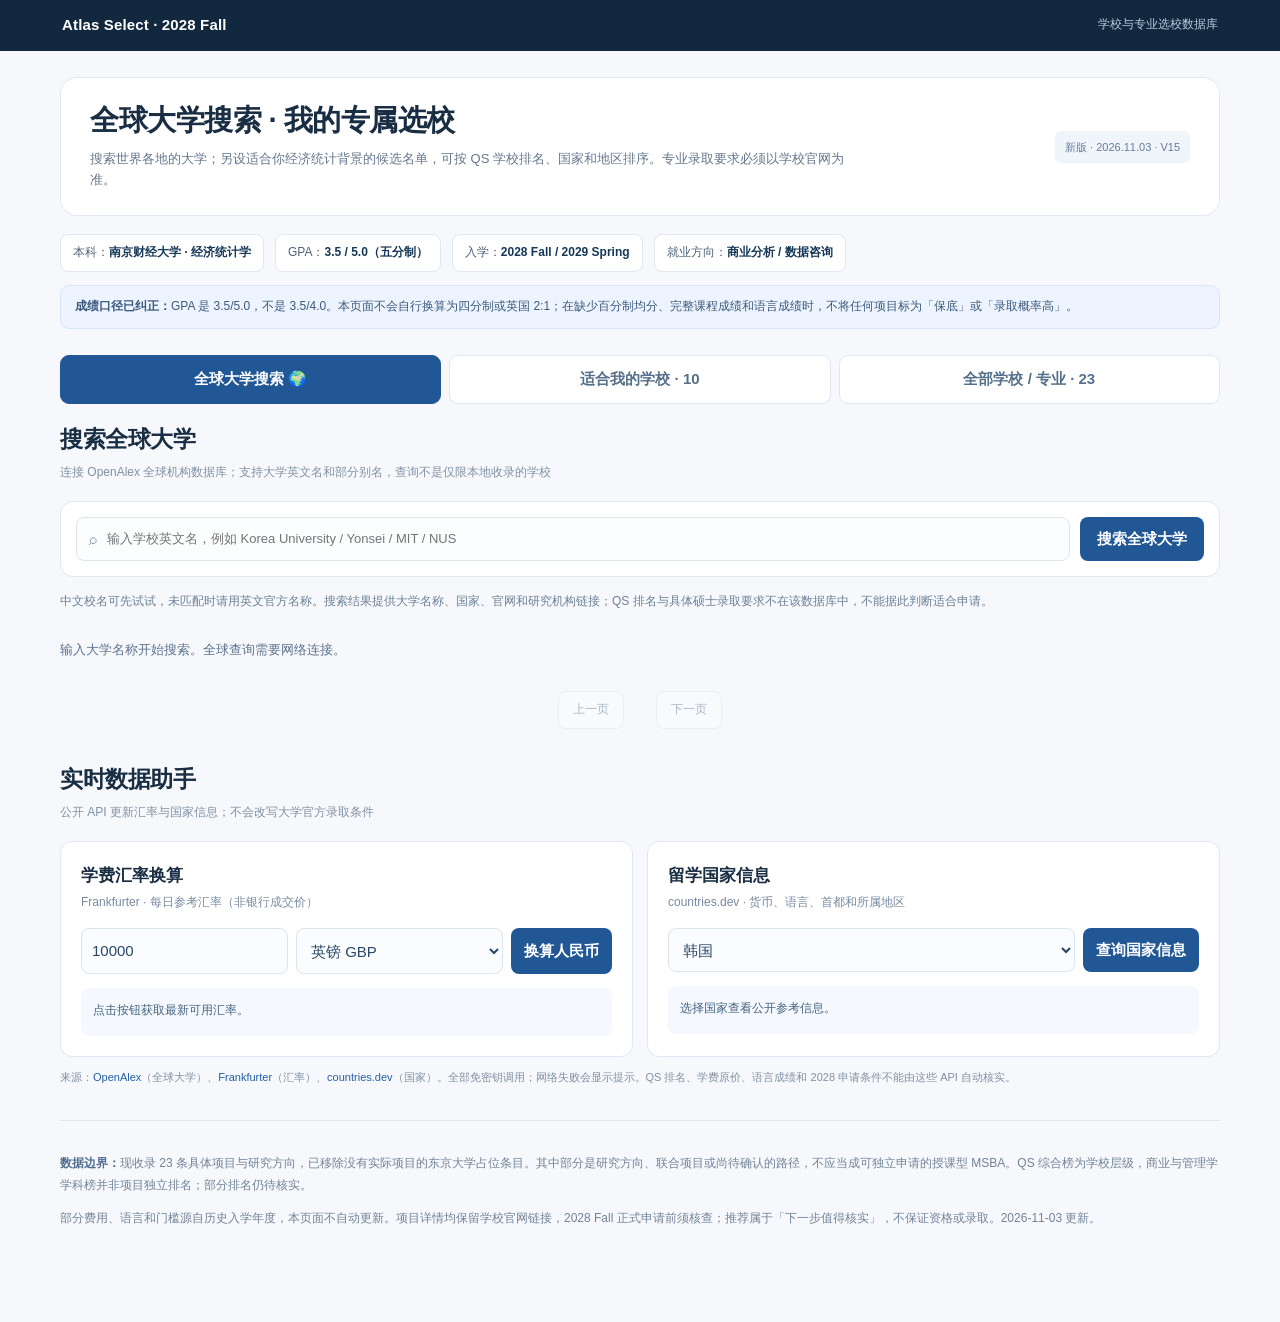
==== commit f6f0a668: "Make post-graduation residence durations visible on shortlist and every program card, auto-expand vi" ====
--- a/index.html
+++ b/index.html
@@ -23,38 +23,38 @@
 @media(max-width:580px){.shell{padding:15px 12px 50px}.site-inner{padding:12px 15px}.intro{padding:20px 18px}.intro h1{font-size:21px}.version{font-size:10px}.profile{gap:7px}.profile span{padding:7px 10px}.view-tabs{display:grid;grid-template-columns:1fr 1fr;margin-top:20px}.view-tabs button{font-size:13px;padding:11px 7px}.toolbar{padding:11px}.search-wrap{min-width:100%}.toolbar select{max-width:none;flex:1;min-width:110px}.card{padding:18px}.section-head h2{font-size:20px}.rc-bottom{gap:10px}}
 @media(prefers-reduced-motion:reduce){html{scroll-behavior:auto}}
 @media print{.toolbar,.view-tabs{display:none}#recommended-section,#all-section{display:block!important}.cards,.recommend-grid{grid-template-columns:1fr}}
-.view-tabs{display:grid;grid-template-columns:repeat(3,minmax(0,1fr))}.global-button{border:0;background:#225796;color:#fff;border-radius:8px;padding:10px 17px;font-weight:800}.global-hint{font-size:12px;color:#6b8097;line-height:1.8}.global-status{padding:14px 0;color:#5c7290;font-size:13px}.global-results{display:grid;grid-template-columns:repeat(2,minmax(0,1fr));gap:13px}.global-card{border:1px solid #e1e8f1;background:white;border-radius:12px;padding:19px}.global-card h3{margin:0 0 7px;font-size:17px;line-height:1.4}.global-card p{font-size:12px;color:#72849b;margin:5px 0}.global-card a{font-size:12px;font-weight:800;margin-right:13px}.global-pagination{display:flex;justify-content:center;align-items:center;gap:16px;margin-top:17px;font-size:12px;color:#71839a}.global-pagination button{border:1px solid #d7e1ef;background:#fff;border-radius:8px;padding:8px 14px;color:#315779}.global-pagination button:disabled{opacity:.4;cursor:default}.recommend-controls{display:flex;align-items:end;gap:13px;flex-wrap:wrap;margin:0 0 16px;background:#fff;border:1px solid #e1e8f1;border-radius:10px;padding:13px}.recommend-controls label{display:flex;flex-direction:column;gap:5px;color:#637991;font-size:11px;font-weight:700}.recommend-controls select{border:1px solid #dbe4ee;border-radius:7px;padding:8px 12px;background:#fafcff;color:#304c6a;font-size:12px}.recommend-controls>span{margin-left:auto;font-size:12px;color:#698099}@media(max-width:700px){.global-results{grid-template-columns:1fr}.view-tabs{gap:5px}.view-tabs button{font-size:11px;padding:10px 5px}.recommend-controls>span{margin-left:0}.global-button{width:100%}}.api-tools{margin-top:32px}.api-tool-grid{display:grid;grid-template-columns:repeat(2,minmax(0,1fr));gap:14px}.api-tool{background:#fff;border:1px solid #dfe8f2;border-radius:12px;padding:20px}.api-tool h3{margin:0;font-size:17px}.api-tool p{font-size:12px;color:#778aa1;margin:3px 0 15px}.fx-controls{display:flex;flex-wrap:wrap;gap:8px}.fx-controls input,.fx-controls select{min-width:0;flex:1;border:1px solid #dbe5ef;border-radius:8px;padding:10px;background:#fafcff;color:#284665}.fx-controls button{border:0;border-radius:8px;background:#225796;color:#fff;padding:10px 13px;font-weight:800}.api-result{margin-top:14px;background:#f5f9ff;border-radius:8px;padding:12px;color:#43637e;font-size:12px;line-height:1.7;min-height:48px}.api-note{font-size:11px;line-height:1.8;color:#8191a4}@media(max-width:750px){.api-tool-grid{grid-template-columns:1fr}.fx-controls button{width:100%}}.admission-profile{order:9!important;margin-top:14px!important;border-top:1px solid #e4ecf5!important;padding-top:13px!important}.admission-profile>summary{font-size:12px;color:#245e94!important;font-weight:800;line-height:1.8}.detail-source{font-size:10px;font-weight:600;margin-left:5px}.admission-verified{background:#e6f4ee;color:#1c7158;border-radius:5px;padding:4px 7px;font-size:10px}.admission-pending{background:#fff4dc;color:#946016;border-radius:5px;padding:4px 7px;font-size:10px}.admission-body{margin-top:13px;font-size:12px;line-height:1.8;color:#536b83}.admission-head{display:flex;align-items:center;gap:8px;flex-wrap:wrap;margin:7px 0 13px}.admission-route{font-size:11px;color:#74879d}.admission-links{display:flex;flex-wrap:wrap;gap:8px;margin:0 0 15px}.admission-links a,.admission-links button{font-size:11px!important;font-weight:750!important;line-height:1.5;border-radius:6px;background:#eef5fc;border:1px solid #d9e6f3;color:#225d98;padding:6px 9px;cursor:pointer;text-decoration:none}.admission-links button{background:#f5f8fb}.admission-links button:disabled{opacity:.5}.admission-field{border-top:1px dashed #e6edf4;padding:12px 0}.admission-field strong,.admission-source strong{font-size:12px;color:#294a6c}.admission-field p,.admission-source p{margin:7px 0 0!important;font-size:12px!important;line-height:1.8!important;color:#556f86!important}.admission-field ol{margin:9px 0 0 18px;padding:0}.admission-field li{padding:3px 0}.admission-alert{border-left:3px solid #cf9032;padding:10px 12px;background:#fff8ec;color:#8e5816;border-radius:4px;font-weight:750}.admission-source{border-top:1px solid #e3ebf5;padding-top:11px;color:#668099;font-size:11px}.openalex-info{padding:12px;background:#edf6ff;border:1px solid #dae7f4;border-radius:8px;font-size:12px;color:#476684;margin:0 0 12px}.openalex-info p{margin:5px 0}.global-admission-help{margin-top:11px;border-top:1px solid #e6edf4;padding-top:9px;font-size:12px;color:#51718c}.global-admission-help summary{cursor:pointer;font-weight:800}.global-admission-help p{line-height:1.8}.rec-admission{font-size:11px;color:#456982;line-height:1.65;border-top:1px dashed #e2eaf4;padding-top:11px;margin-top:12px}.rec-admission a{font-weight:750}.graduate-work-policy{margin-top:14px!important;border-top:1px solid #e4ecf5!important;padding-top:12px!important}.graduate-work-policy>summary{font-size:12px;font-weight:800;color:#255b8a;line-height:1.7}.work-policy-body{font-size:12px;line-height:1.75;color:#4c6680;margin-top:12px}.work-policy-body>div:not(.work-policy-warning){padding:10px 0;border-top:1px dashed #e5ecf4}.work-policy-body b{color:#294967}.work-policy-body p{font-size:12px!important;line-height:1.75!important;margin:5px 0!important}.work-policy-tag{display:inline-block;background:#edf5fc;border-radius:5px;padding:5px 8px;color:#36618b!important}.work-policy-warning{background:#fff8eb;border-left:3px solid #d7a052;padding:10px 12px;border-radius:5px}.work-policy-sources{display:flex;gap:12px;flex-wrap:wrap;margin:14px 0!important}.work-policy-sources a{font-weight:800;color:#2867a4}.work-policy-note{font-size:11px!important;color:#75869a!important}</style></head>
+.view-tabs{display:grid;grid-template-columns:repeat(3,minmax(0,1fr))}.global-button{border:0;background:#225796;color:#fff;border-radius:8px;padding:10px 17px;font-weight:800}.global-hint{font-size:12px;color:#6b8097;line-height:1.8}.global-status{padding:14px 0;color:#5c7290;font-size:13px}.global-results{display:grid;grid-template-columns:repeat(2,minmax(0,1fr));gap:13px}.global-card{border:1px solid #e1e8f1;background:white;border-radius:12px;padding:19px}.global-card h3{margin:0 0 7px;font-size:17px;line-height:1.4}.global-card p{font-size:12px;color:#72849b;margin:5px 0}.global-card a{font-size:12px;font-weight:800;margin-right:13px}.global-pagination{display:flex;justify-content:center;align-items:center;gap:16px;margin-top:17px;font-size:12px;color:#71839a}.global-pagination button{border:1px solid #d7e1ef;background:#fff;border-radius:8px;padding:8px 14px;color:#315779}.global-pagination button:disabled{opacity:.4;cursor:default}.recommend-controls{display:flex;align-items:end;gap:13px;flex-wrap:wrap;margin:0 0 16px;background:#fff;border:1px solid #e1e8f1;border-radius:10px;padding:13px}.recommend-controls label{display:flex;flex-direction:column;gap:5px;color:#637991;font-size:11px;font-weight:700}.recommend-controls select{border:1px solid #dbe4ee;border-radius:7px;padding:8px 12px;background:#fafcff;color:#304c6a;font-size:12px}.recommend-controls>span{margin-left:auto;font-size:12px;color:#698099}@media(max-width:700px){.global-results{grid-template-columns:1fr}.view-tabs{gap:5px}.view-tabs button{font-size:11px;padding:10px 5px}.recommend-controls>span{margin-left:0}.global-button{width:100%}}.api-tools{margin-top:32px}.api-tool-grid{display:grid;grid-template-columns:repeat(2,minmax(0,1fr));gap:14px}.api-tool{background:#fff;border:1px solid #dfe8f2;border-radius:12px;padding:20px}.api-tool h3{margin:0;font-size:17px}.api-tool p{font-size:12px;color:#778aa1;margin:3px 0 15px}.fx-controls{display:flex;flex-wrap:wrap;gap:8px}.fx-controls input,.fx-controls select{min-width:0;flex:1;border:1px solid #dbe5ef;border-radius:8px;padding:10px;background:#fafcff;color:#284665}.fx-controls button{border:0;border-radius:8px;background:#225796;color:#fff;padding:10px 13px;font-weight:800}.api-result{margin-top:14px;background:#f5f9ff;border-radius:8px;padding:12px;color:#43637e;font-size:12px;line-height:1.7;min-height:48px}.api-note{font-size:11px;line-height:1.8;color:#8191a4}@media(max-width:750px){.api-tool-grid{grid-template-columns:1fr}.fx-controls button{width:100%}}.admission-profile{order:9!important;margin-top:14px!important;border-top:1px solid #e4ecf5!important;padding-top:13px!important}.admission-profile>summary{font-size:12px;color:#245e94!important;font-weight:800;line-height:1.8}.detail-source{font-size:10px;font-weight:600;margin-left:5px}.admission-verified{background:#e6f4ee;color:#1c7158;border-radius:5px;padding:4px 7px;font-size:10px}.admission-pending{background:#fff4dc;color:#946016;border-radius:5px;padding:4px 7px;font-size:10px}.admission-body{margin-top:13px;font-size:12px;line-height:1.8;color:#536b83}.admission-head{display:flex;align-items:center;gap:8px;flex-wrap:wrap;margin:7px 0 13px}.admission-route{font-size:11px;color:#74879d}.admission-links{display:flex;flex-wrap:wrap;gap:8px;margin:0 0 15px}.admission-links a,.admission-links button{font-size:11px!important;font-weight:750!important;line-height:1.5;border-radius:6px;background:#eef5fc;border:1px solid #d9e6f3;color:#225d98;padding:6px 9px;cursor:pointer;text-decoration:none}.admission-links button{background:#f5f8fb}.admission-links button:disabled{opacity:.5}.admission-field{border-top:1px dashed #e6edf4;padding:12px 0}.admission-field strong,.admission-source strong{font-size:12px;color:#294a6c}.admission-field p,.admission-source p{margin:7px 0 0!important;font-size:12px!important;line-height:1.8!important;color:#556f86!important}.admission-field ol{margin:9px 0 0 18px;padding:0}.admission-field li{padding:3px 0}.admission-alert{border-left:3px solid #cf9032;padding:10px 12px;background:#fff8ec;color:#8e5816;border-radius:4px;font-weight:750}.admission-source{border-top:1px solid #e3ebf5;padding-top:11px;color:#668099;font-size:11px}.openalex-info{padding:12px;background:#edf6ff;border:1px solid #dae7f4;border-radius:8px;font-size:12px;color:#476684;margin:0 0 12px}.openalex-info p{margin:5px 0}.global-admission-help{margin-top:11px;border-top:1px solid #e6edf4;padding-top:9px;font-size:12px;color:#51718c}.global-admission-help summary{cursor:pointer;font-weight:800}.global-admission-help p{line-height:1.8}.rec-admission{font-size:11px;color:#456982;line-height:1.65;border-top:1px dashed #e2eaf4;padding-top:11px;margin-top:12px}.rec-admission a{font-weight:750}.graduate-work-policy{margin-top:14px!important;border-top:1px solid #e4ecf5!important;padding-top:12px!important}.graduate-work-policy>summary{font-size:12px;font-weight:800;color:#255b8a;line-height:1.7}.work-policy-body{font-size:12px;line-height:1.75;color:#4c6680;margin-top:12px}.work-policy-body>div:not(.work-policy-warning){padding:10px 0;border-top:1px dashed #e5ecf4}.work-policy-body b{color:#294967}.work-policy-body p{font-size:12px!important;line-height:1.75!important;margin:5px 0!important}.work-policy-tag{display:inline-block;background:#edf5fc;border-radius:5px;padding:5px 8px;color:#36618b!important}.work-policy-warning{background:#fff8eb;border-left:3px solid #d7a052;padding:10px 12px;border-radius:5px}.work-policy-sources{display:flex;gap:12px;flex-wrap:wrap;margin:14px 0!important}.work-policy-sources a{font-weight:800;color:#2867a4}.work-policy-note{font-size:11px!important;color:#75869a!important}.residence-quick{display:flex;align-items:center;flex-wrap:wrap;gap:6px 10px;margin:12px 0;padding:12px 13px;border-radius:10px;background:#edf5fc;border:1px solid #d5e5f4;color:#426581}.residence-quick span{font-size:11px;font-weight:750}.residence-quick strong{font-size:16px;color:#1b5689}.residence-quick small{font-size:11px;flex-basis:100%;line-height:1.6}.rec-residence{display:flex;align-items:center;gap:7px;flex-wrap:wrap;padding:10px 12px;margin-top:12px;border-radius:9px;background:#edf5fc;color:#40617c}.rec-residence span{font-size:11px}.rec-residence strong{font-size:15px;color:#1c5c94}.rec-residence small{flex-basis:100%;font-size:10px;line-height:1.6}</style></head>
 <body><div class="site-header"><div class="site-inner"><div class="site-name">Atlas Select · 2028 Fall</div><div class="site-meta">学校与专业选校数据库</div></div></div>
-<main class="shell"><div class="intro"><div><h1>全球大学搜索 · 我的专属选校</h1><p>搜索世界各地的大学；另设适合你经济统计背景的候选名单，可按 QS 学校排名、国家和地区排序。专业录取要求必须以学校官网为准。</p></div><div class="version">新版 · 2026.11.03 · V14</div></div>
+<main class="shell"><div class="intro"><div><h1>全球大学搜索 · 我的专属选校</h1><p>搜索世界各地的大学；另设适合你经济统计背景的候选名单，可按 QS 学校排名、国家和地区排序。专业录取要求必须以学校官网为准。</p></div><div class="version">新版 · 2026.11.03 · V15</div></div>
 <div class="profile"><span>本科：<strong>南京财经大学 · 经济统计学</strong></span><span>GPA：<strong>3.5 / 5.0（五分制）</strong></span><span>入学：<strong>2028 Fall / 2029 Spring</strong></span><span>就业方向：<strong>商业分析 / 数据咨询</strong></span></div>
 <div class="gpa-warning"><strong>成绩口径已纠正：</strong>GPA 是 3.5/5.0，不是 3.5/4.0。本页面不会自行换算为四分制或英国 2:1；在缺少百分制均分、完整课程成绩和语言成绩时，不将任何项目标为「保底」或「录取概率高」。</div>
 <nav class="view-tabs" aria-label="选校视图"><button id="tab-global" class="active" type="button" aria-pressed="true">全球大学搜索 🌍</button><button id="tab-recommended" type="button" aria-pressed="false">适合我的学校 · 10</button><button id="tab-all" type="button" aria-pressed="false">全部学校 / 专业 · 23</button></nav>
-<section id="global-section" hidden><div class="section-head"><div><h2>搜索全球大学</h2><p>连接 OpenAlex 全球机构数据库；支持大学英文名和部分别名，查询不是仅限本地收录的学校</p></div></div><div class="toolbar"><label class="search-wrap" for="global-query">⌕ <input id="global-query" type="search" autocomplete="off" placeholder="输入学校英文名，例如 Korea University / Yonsei / MIT / NUS"></label><button id="global-search" type="button" class="global-button">搜索全球大学</button></div><p class="global-hint">中文校名可先试试，未匹配时请用英文官方名称。搜索结果提供大学名称、国家、官网和研究机构链接；QS 排名与具体硕士录取要求不在该数据库中，不能据此判断适合申请。</p><div id="global-status" class="global-status" aria-live="polite">输入大学名称开始搜索。全球查询需要网络连接。</div><div id="global-results" class="global-results"></div><div class="global-pagination"><button id="global-prev" type="button" disabled>上一页</button><span id="global-page"></span><button id="global-next" type="button" disabled>下一页</button></div></section><section id="recommended-section" hidden><div class="section-head"><div><h2>我的候选学校与专业</h2><p>依据经济统计学课程方向和职业目标筛选，非录取成功率排名</p></div><span class="section-count">10 个候选</span></div><div class="recommend-controls"><label>国家 / 地区<select id="rec-region"><option value="">全部地区</option><option value="韩国">韩国</option><option value="欧洲">欧洲大陆</option><option value="英国">英国</option><option value="日本">日本</option></select></label><label>排序<select id="rec-sort"><option value="region">按国家 / 地区</option><option value="qs">QS 学校综合排名（已核实优先）</option><option value="name">学校名称</option></select></label><span id="rec-count">10 个候选</span></div><div class="recommend-grid" id="recommend-grid"><article class="recommend-card" data-school="高丽大学" data-region="韩国" data-rank="52"><div class="rc-top"><span class="rc-level">2029 Spring 重点候选</span><span class="rc-region">韩国</span></div><h3>高丽大学</h3><div class="rc-program">MS in Business Analytics (MSBA)</div><p>专业方向与商业分析、信息系统或管理科学有关，保留在你的重点调查名单中。</p><div class="rc-risk"><b>申请风险：</b>官网确认 BA 仅春季招生；你接受 2029 Spring，因此保留为重点候选。须核对韩语资格和 2029 春季当届简章。</div><div class="rec-admission">招生：仅春季入学（官网确认）；可考虑 2029 Spring，具体招生须以当届简章为准 · <a href="https://graduate2.korea.ac.kr/admission/eligibility.html" target="_blank" rel="noopener noreferrer">官方招生 ↗</a></div><div class="rc-bottom"><button type="button" class="view-project" data-target="p0">查看已有项目资料</button></div></article><article class="recommend-card" data-school="延世大学" data-region="韩国" data-rank="42"><div class="rc-top"><span class="rc-level">韩国重点核查</span><span class="rc-region">韩国</span></div><h3>延世大学</h3><div class="rc-program">Business Administration — Information Systems</div><p>专业方向与商业分析、信息系统或管理科学有关，保留在你的重点调查名单中。</p><div class="rc-risk"><b>申请风险：</b>请核实是否属于独立招生的硕士项目、韩语或英语授课、GPA 五分制认可规则、GMAT/GRE 和导师要求；不预设录取概率。</div><div class="rec-admission">招生：延世大学研究生院设国际生秋季招生，但 IS 方向具体招生名额待确认 · <a href="https://graduate.yonsei.ac.kr/graduate_en/admission/forein_fall_schedule.do" target="_blank" rel="noopener noreferrer">官方招生 ↗</a></div><div class="rc-bottom"><button type="button" class="view-project" data-target="p2">查看已有项目资料</button></div></article><article class="recommend-card" data-school="首尔大学" data-region="韩国" data-rank="38"><div class="rc-top"><span class="rc-level">韩国重点核查</span><span class="rc-region">韩国</span></div><h3>首尔大学</h3><div class="rc-program">Business Administration — Management Information Systems</div><p>专业方向与商业分析、信息系统或管理科学有关，保留在你的重点调查名单中。</p><div class="rc-risk"><b>申请风险：</b>请核实是否属于独立招生的硕士项目、韩语或英语授课、GPA 五分制认可规则、GMAT/GRE 和导师要求；不预设录取概率。</div><div class="rec-admission">招生：是否秋季开放具体 MIS 研究方向需逐届核对 · <a href="https://en.snu.ac.kr/admission/overview/notice" target="_blank" rel="noopener noreferrer">官方招生 ↗</a></div><div class="rc-bottom"><button type="button" class="view-project" data-target="p4">查看已有项目资料</button></div></article><article class="recommend-card" data-school="维也纳大学" data-region="欧洲" data-rank="140"><div class="rc-top"><span class="rc-level">优先核对</span><span class="rc-region">欧洲大陆</span></div><h3>维也纳大学</h3><div class="rc-program">MSc Business Analytics</div><p>经济学与统计学在官网认可的相关本科范围内；明确不设统一最低 GPA，但只有约 40 个名额。</p><div class="rc-risk"><b>需要核实：</b>B2 英语、GMAT/GRE 与选拔竞争</div><div class="rec-admission">招生：秋季申请走年度选拔；2028 Fall 日期未公布 · <a href="https://studieren.univie.ac.at/en/applying-for-a-programme/admission-info/mag/business-analytics-mag" target="_blank" rel="noopener noreferrer">官方招生 ↗</a></div><div class="rc-bottom"><button type="button" class="view-project" data-target="p5">查看数据库详情</button><a target="_blank" rel="noopener noreferrer" href="https://studieren.univie.ac.at/en/applying-for-a-programme/admission-info/mag/business-analytics-mag">大学官网 ↗</a></div></article><article class="recommend-card" data-school="维也纳经济大学" data-region="欧洲" data-rank="9999"><div class="rc-top"><span class="rc-level">优先核对</span><span class="rc-region">欧洲大陆</span></div><h3>维也纳经济大学</h3><div class="rc-program">MSc Digital Economy</div><p>兼顾数字化业务、信息系统、统计与经济课程，适合数字化咨询方向。</p><div class="rc-risk"><b>需要核实：</b>英语水平要求较高，先修课与综合选拔</div><div class="rec-admission">招生：秋季入学；秋季上一年申请轮次，2028 轮次待公告 · <a href="https://www.wu.ac.at/en/programs/masters-programs/digital-economy/application-admission" target="_blank" rel="noopener noreferrer">官方招生 ↗</a></div><div class="rc-bottom"><button type="button" class="view-project" data-target="p6">查看数据库详情</button><a target="_blank" rel="noopener noreferrer" href="https://www.wu.ac.at/en/programs/masters-programs/digital-economy/overview">大学官网 ↗</a></div></article><article class="recommend-card" data-school="根特大学" data-region="欧洲" data-rank="150"><div class="rc-top"><span class="rc-level">有条件候选</span><span class="rc-region">欧洲大陆</span></div><h3>根特大学</h3><div class="rc-program">MSc Business Engineering — Data Analytics</div><p>Data Analytics 方向重视统计、机器学习及商业数据决策，培养方向匹配。</p><div class="rc-risk"><b>需要核实：</b>非 EEA 学历须交 GMAT/GRE，工程与定量先修较强</div><div class="rec-admission">招生：项目秋季开学；2028 Fall 截止日期须另查 · <a href="https://www.ugent.be/eb/en/degree-students/faculty-admission-requirements.htm" target="_blank" rel="noopener noreferrer">官方招生 ↗</a></div><div class="rc-bottom"><button type="button" class="view-project" data-target="p7">查看数据库详情</button><a target="_blank" rel="noopener noreferrer" href="https://www.ugent.be/eb/en/study-programmes/master-in-business-engineering/eligibility.htm">大学官网 ↗</a></div></article><article class="recommend-card" data-school="蒂尔堡大学" data-region="欧洲" data-rank="9999"><div class="rc-top"><span class="rc-level">有条件候选</span><span class="rc-region">欧洲大陆</span></div><h3>蒂尔堡大学</h3><div class="rc-program">MSc Business Analytics and Operations Research</div><p>商业分析与运筹优化紧密结合，经济统计课程若覆盖足够数学与计量可进一步评估。</p><div class="rc-risk"><b>需要核实：</b>本科学位等同性、数学和运筹学分是关键</div><div class="rec-admission">招生：官网列 8 月底及 1 月底开学，2028 申请时间待核实 · <a href="https://www.tilburguniversity.edu/education/masters-programs/business-analytics-and-operations-research" target="_blank" rel="noopener noreferrer">官方招生 ↗</a></div><div class="rc-bottom"><button type="button" class="view-project" data-target="p10">查看数据库详情</button><a target="_blank" rel="noopener noreferrer" href="https://www.tilburguniversity.edu/education/masters-programs/business-analytics-and-operations-research">大学官网 ↗</a></div></article><article class="recommend-card" data-school="马斯特里赫特大学" data-region="欧洲" data-rank="9999"><div class="rc-top"><span class="rc-level">优先核对</span><span class="rc-region">欧洲大陆</span></div><h3>马斯特里赫特大学</h3><div class="rc-program">MSc Business Intelligence and Smart Services</div><p>商业智能与数据咨询方向契合；国际学历申请路径清楚，要求提供统计课程说明。</p><div class="rc-risk"><b>需要核实：</b>GMAT/GRE 或其他学术能力证明，需核对具体申请分支</div><div class="rec-admission">招生：九月入学；官网已有 2027/28 招生信息，2028/29 需更新 · <a href="https://www.maastrichtuniversity.nl/education/master/programmes/business-intelligence-and-smart-services/admission-requirements" target="_blank" rel="noopener noreferrer">官方招生 ↗</a></div><div class="rc-bottom"><button type="button" class="view-project" data-target="p11">查看数据库详情</button><a target="_blank" rel="noopener noreferrer" href="https://www.maastrichtuniversity.nl/education/master/programmes/business-intelligence-and-smart-services/admission-requirements">大学官网 ↗</a></div></article><article class="recommend-card" data-school="Nova 商学院" data-region="欧洲" data-rank="9999"><div class="rc-top"><span class="rc-level">扩展候选</span><span class="rc-region">欧洲大陆</span></div><h3>Nova 商学院</h3><div class="rc-program">Master’s in Business Analytics</div><p>独立商业分析硕士，方向契合经济统计背景，值得核对中国本科学历对应录取要求。</p><div class="rc-risk"><b>需要核实：</b>中国成绩资格、费用和语言要求需要再核验</div><div class="rec-admission">招生：官网列 2027/28 申请季；2028 Fall 开放日期待核实 · <a href="https://www.novasbe.unl.pt/en/programs/apply/masters/eligibility" target="_blank" rel="noopener noreferrer">官方招生 ↗</a></div><div class="rc-bottom"><button type="button" class="view-project" data-target="p12">查看数据库详情</button><a target="_blank" rel="noopener noreferrer" href="https://www.novasbe.unl.pt/en/programs/masters/business-analytics/overview">大学官网 ↗</a></div></article><article class="recommend-card" data-school="巴斯大学" data-region="英国" data-rank="9999"><div class="rc-top"><span class="rc-level">谨慎候选</span><span class="rc-region">英国</span></div><h3>巴斯大学</h3><div class="rc-program">MSc Business Analytics</div><p>商业分析和企业数据决策方向贴合，适合作为英国项目的进一步调查对象。</p><div class="rc-risk"><b>需要核实：</b>中国大学背景对应最低均分尚未核对，不能据 GPA 3.5/5 判断合格</div><div class="rec-admission">招生：九月开学；2028 Fall 学生须等待下一招生年 · <a href="https://www.bath.ac.uk/courses/postgraduate-2027/taught-postgraduate-courses/msc-business-analytics/" target="_blank" rel="noopener noreferrer">官方招生 ↗</a></div><div class="rc-bottom"><button type="button" class="view-project" data-target="p21">查看数据库详情</button><a target="_blank" rel="noopener noreferrer" href="https://www.bath.ac.uk/courses/postgraduate-2026/taught-postgraduate-courses/msc-business-analytics/">大学官网 ↗</a></div></article></div><div class="guide"><strong>选校方法：</strong>优先官网专业资格与先修课，其次看语言、GMAT/GRE、学费与排名。申请风险大且证据不足的项目不列为稳妥校。英韩高排名项目仍保留在全库中供检索，但不按学校声望自动推荐。</div></section>
+<section id="global-section" hidden><div class="section-head"><div><h2>搜索全球大学</h2><p>连接 OpenAlex 全球机构数据库；支持大学英文名和部分别名，查询不是仅限本地收录的学校</p></div></div><div class="toolbar"><label class="search-wrap" for="global-query">⌕ <input id="global-query" type="search" autocomplete="off" placeholder="输入学校英文名，例如 Korea University / Yonsei / MIT / NUS"></label><button id="global-search" type="button" class="global-button">搜索全球大学</button></div><p class="global-hint">中文校名可先试试，未匹配时请用英文官方名称。搜索结果提供大学名称、国家、官网和研究机构链接；QS 排名与具体硕士录取要求不在该数据库中，不能据此判断适合申请。</p><div id="global-status" class="global-status" aria-live="polite">输入大学名称开始搜索。全球查询需要网络连接。</div><div id="global-results" class="global-results"></div><div class="global-pagination"><button id="global-prev" type="button" disabled>上一页</button><span id="global-page"></span><button id="global-next" type="button" disabled>下一页</button></div></section><section id="recommended-section" hidden><div class="section-head"><div><h2>我的候选学校与专业</h2><p>依据经济统计学课程方向和职业目标筛选，非录取成功率排名</p></div><span class="section-count">10 个候选</span></div><div class="recommend-controls"><label>国家 / 地区<select id="rec-region"><option value="">全部地区</option><option value="韩国">韩国</option><option value="欧洲">欧洲大陆</option><option value="英国">英国</option><option value="日本">日本</option></select></label><label>排序<select id="rec-sort"><option value="region">按国家 / 地区</option><option value="qs">QS 学校综合排名（已核实优先）</option><option value="name">学校名称</option></select></label><span id="rec-count">10 个候选</span></div><div class="recommend-grid" id="recommend-grid"><article class="recommend-card" data-school="高丽大学" data-region="韩国" data-rank="52"><div class="rc-top"><span class="rc-level">2029 Spring 重点候选</span><span class="rc-region">韩国</span></div><h3>高丽大学</h3><div class="rc-program">MS in Business Analytics (MSBA)</div><p>专业方向与商业分析、信息系统或管理科学有关，保留在你的重点调查名单中。</p><div class="rc-risk"><b>申请风险：</b>官网确认 BA 仅春季招生；你接受 2029 Spring，因此保留为重点候选。须核对韩语资格和 2029 春季当届简章。</div><div class="rec-admission">招生：仅春季入学（官网确认）；可考虑 2029 Spring，具体招生须以当届简章为准 · <a href="https://graduate2.korea.ac.kr/admission/eligibility.html" target="_blank" rel="noopener noreferrer">官方招生 ↗</a></div><div class="rec-residence"><span>毕业后居留</span><strong>最长 3 年（须核实适用资格）</strong><small>求职居留≠开放工签</small></div><div class="rc-bottom"><button type="button" class="view-project" data-target="p0">查看已有项目资料</button></div></article><article class="recommend-card" data-school="延世大学" data-region="韩国" data-rank="42"><div class="rc-top"><span class="rc-level">韩国重点核查</span><span class="rc-region">韩国</span></div><h3>延世大学</h3><div class="rc-program">Business Administration — Information Systems</div><p>专业方向与商业分析、信息系统或管理科学有关，保留在你的重点调查名单中。</p><div class="rc-risk"><b>申请风险：</b>请核实是否属于独立招生的硕士项目、韩语或英语授课、GPA 五分制认可规则、GMAT/GRE 和导师要求；不预设录取概率。</div><div class="rec-admission">招生：延世大学研究生院设国际生秋季招生，但 IS 方向具体招生名额待确认 · <a href="https://graduate.yonsei.ac.kr/graduate_en/admission/forein_fall_schedule.do" target="_blank" rel="noopener noreferrer">官方招生 ↗</a></div><div class="rec-residence"><span>毕业后居留</span><strong>最长 3 年（须核实适用资格）</strong><small>求职居留≠开放工签</small></div><div class="rc-bottom"><button type="button" class="view-project" data-target="p2">查看已有项目资料</button></div></article><article class="recommend-card" data-school="首尔大学" data-region="韩国" data-rank="38"><div class="rc-top"><span class="rc-level">韩国重点核查</span><span class="rc-region">韩国</span></div><h3>首尔大学</h3><div class="rc-program">Business Administration — Management Information Systems</div><p>专业方向与商业分析、信息系统或管理科学有关，保留在你的重点调查名单中。</p><div class="rc-risk"><b>申请风险：</b>请核实是否属于独立招生的硕士项目、韩语或英语授课、GPA 五分制认可规则、GMAT/GRE 和导师要求；不预设录取概率。</div><div class="rec-admission">招生：是否秋季开放具体 MIS 研究方向需逐届核对 · <a href="https://en.snu.ac.kr/admission/overview/notice" target="_blank" rel="noopener noreferrer">官方招生 ↗</a></div><div class="rec-residence"><span>毕业后居留</span><strong>最长 3 年（须核实适用资格）</strong><small>求职居留≠开放工签</small></div><div class="rc-bottom"><button type="button" class="view-project" data-target="p4">查看已有项目资料</button></div></article><article class="recommend-card" data-school="维也纳大学" data-region="欧洲" data-rank="140"><div class="rc-top"><span class="rc-level">优先核对</span><span class="rc-region">欧洲大陆</span></div><h3>维也纳大学</h3><div class="rc-program">MSc Business Analytics</div><p>经济学与统计学在官网认可的相关本科范围内；明确不设统一最低 GPA，但只有约 40 个名额。</p><div class="rc-risk"><b>需要核实：</b>B2 英语、GMAT/GRE 与选拔竞争</div><div class="rec-admission">招生：秋季申请走年度选拔；2028 Fall 日期未公布 · <a href="https://studieren.univie.ac.at/en/applying-for-a-programme/admission-info/mag/business-analytics-mag" target="_blank" rel="noopener noreferrer">官方招生 ↗</a></div><div class="rec-residence"><span>毕业后居留</span><strong>12 个月</strong><small>求职居留非开放工签</small></div><div class="rc-bottom"><button type="button" class="view-project" data-target="p5">查看数据库详情</button><a target="_blank" rel="noopener noreferrer" href="https://studieren.univie.ac.at/en/applying-for-a-programme/admission-info/mag/business-analytics-mag">大学官网 ↗</a></div></article><article class="recommend-card" data-school="维也纳经济大学" data-region="欧洲" data-rank="9999"><div class="rc-top"><span class="rc-level">优先核对</span><span class="rc-region">欧洲大陆</span></div><h3>维也纳经济大学</h3><div class="rc-program">MSc Digital Economy</div><p>兼顾数字化业务、信息系统、统计与经济课程，适合数字化咨询方向。</p><div class="rc-risk"><b>需要核实：</b>英语水平要求较高，先修课与综合选拔</div><div class="rec-admission">招生：秋季入学；秋季上一年申请轮次，2028 轮次待公告 · <a href="https://www.wu.ac.at/en/programs/masters-programs/digital-economy/application-admission" target="_blank" rel="noopener noreferrer">官方招生 ↗</a></div><div class="rec-residence"><span>毕业后居留</span><strong>12 个月</strong><small>求职居留非开放工签</small></div><div class="rc-bottom"><button type="button" class="view-project" data-target="p6">查看数据库详情</button><a target="_blank" rel="noopener noreferrer" href="https://www.wu.ac.at/en/programs/masters-programs/digital-economy/overview">大学官网 ↗</a></div></article><article class="recommend-card" data-school="根特大学" data-region="欧洲" data-rank="150"><div class="rc-top"><span class="rc-level">有条件候选</span><span class="rc-region">欧洲大陆</span></div><h3>根特大学</h3><div class="rc-program">MSc Business Engineering — Data Analytics</div><p>Data Analytics 方向重视统计、机器学习及商业数据决策，培养方向匹配。</p><div class="rc-risk"><b>需要核实：</b>非 EEA 学历须交 GMAT/GRE，工程与定量先修较强</div><div class="rec-admission">招生：项目秋季开学；2028 Fall 截止日期须另查 · <a href="https://www.ugent.be/eb/en/degree-students/faculty-admission-requirements.htm" target="_blank" rel="noopener noreferrer">官方招生 ↗</a></div><div class="rec-residence"><span>毕业后居留</span><strong>最长 12 个月</strong><small>工作许可须核实</small></div><div class="rc-bottom"><button type="button" class="view-project" data-target="p7">查看数据库详情</button><a target="_blank" rel="noopener noreferrer" href="https://www.ugent.be/eb/en/study-programmes/master-in-business-engineering/eligibility.htm">大学官网 ↗</a></div></article><article class="recommend-card" data-school="蒂尔堡大学" data-region="欧洲" data-rank="9999"><div class="rc-top"><span class="rc-level">有条件候选</span><span class="rc-region">欧洲大陆</span></div><h3>蒂尔堡大学</h3><div class="rc-program">MSc Business Analytics and Operations Research</div><p>商业分析与运筹优化紧密结合，经济统计课程若覆盖足够数学与计量可进一步评估。</p><div class="rc-risk"><b>需要核实：</b>本科学位等同性、数学和运筹学分是关键</div><div class="rec-admission">招生：官网列 8 月底及 1 月底开学，2028 申请时间待核实 · <a href="https://www.tilburguniversity.edu/education/masters-programs/business-analytics-and-operations-research" target="_blank" rel="noopener noreferrer">官方招生 ↗</a></div><div class="rec-residence"><span>毕业后居留</span><strong>1 年</strong><small>求职年可自由工作</small></div><div class="rc-bottom"><button type="button" class="view-project" data-target="p10">查看数据库详情</button><a target="_blank" rel="noopener noreferrer" href="https://www.tilburguniversity.edu/education/masters-programs/business-analytics-and-operations-research">大学官网 ↗</a></div></article><article class="recommend-card" data-school="马斯特里赫特大学" data-region="欧洲" data-rank="9999"><div class="rc-top"><span class="rc-level">优先核对</span><span class="rc-region">欧洲大陆</span></div><h3>马斯特里赫特大学</h3><div class="rc-program">MSc Business Intelligence and Smart Services</div><p>商业智能与数据咨询方向契合；国际学历申请路径清楚，要求提供统计课程说明。</p><div class="rc-risk"><b>需要核实：</b>GMAT/GRE 或其他学术能力证明，需核对具体申请分支</div><div class="rec-admission">招生：九月入学；官网已有 2027/28 招生信息，2028/29 需更新 · <a href="https://www.maastrichtuniversity.nl/education/master/programmes/business-intelligence-and-smart-services/admission-requirements" target="_blank" rel="noopener noreferrer">官方招生 ↗</a></div><div class="rec-residence"><span>毕业后居留</span><strong>1 年</strong><small>求职年可自由工作</small></div><div class="rc-bottom"><button type="button" class="view-project" data-target="p11">查看数据库详情</button><a target="_blank" rel="noopener noreferrer" href="https://www.maastrichtuniversity.nl/education/master/programmes/business-intelligence-and-smart-services/admission-requirements">大学官网 ↗</a></div></article><article class="recommend-card" data-school="Nova 商学院" data-region="欧洲" data-rank="9999"><div class="rc-top"><span class="rc-level">扩展候选</span><span class="rc-region">欧洲大陆</span></div><h3>Nova 商学院</h3><div class="rc-program">Master’s in Business Analytics</div><p>独立商业分析硕士，方向契合经济统计背景，值得核对中国本科学历对应录取要求。</p><div class="rc-risk"><b>需要核实：</b>中国成绩资格、费用和语言要求需要再核验</div><div class="rec-admission">招生：官网列 2027/28 申请季；2028 Fall 开放日期待核实 · <a href="https://www.novasbe.unl.pt/en/programs/apply/masters/eligibility" target="_blank" rel="noopener noreferrer">官方招生 ↗</a></div><div class="rec-residence"><span>毕业后居留</span><strong>符合条件者最长 1 年</strong><small>工作权限依居留类别</small></div><div class="rc-bottom"><button type="button" class="view-project" data-target="p12">查看数据库详情</button><a target="_blank" rel="noopener noreferrer" href="https://www.novasbe.unl.pt/en/programs/masters/business-analytics/overview">大学官网 ↗</a></div></article><article class="recommend-card" data-school="巴斯大学" data-region="英国" data-rank="9999"><div class="rc-top"><span class="rc-level">谨慎候选</span><span class="rc-region">英国</span></div><h3>巴斯大学</h3><div class="rc-program">MSc Business Analytics</div><p>商业分析和企业数据决策方向贴合，适合作为英国项目的进一步调查对象。</p><div class="rc-risk"><b>需要核实：</b>中国大学背景对应最低均分尚未核对，不能据 GPA 3.5/5 判断合格</div><div class="rec-admission">招生：九月开学；2028 Fall 学生须等待下一招生年 · <a href="https://www.bath.ac.uk/courses/postgraduate-2027/taught-postgraduate-courses/msc-business-analytics/" target="_blank" rel="noopener noreferrer">官方招生 ↗</a></div><div class="rec-residence"><span>毕业后居留</span><strong>18 个月</strong><small>Graduate visa 通常可工作</small></div><div class="rc-bottom"><button type="button" class="view-project" data-target="p21">查看数据库详情</button><a target="_blank" rel="noopener noreferrer" href="https://www.bath.ac.uk/courses/postgraduate-2026/taught-postgraduate-courses/msc-business-analytics/">大学官网 ↗</a></div></article></div><div class="guide"><strong>选校方法：</strong>优先官网专业资格与先修课，其次看语言、GMAT/GRE、学费与排名。申请风险大且证据不足的项目不列为稳妥校。英韩高排名项目仍保留在全库中供检索，但不按学校声望自动推荐。</div></section>
 <section id="all-section" hidden><div class="section-head"><div><h2>全部学校与专业</h2><p>跨国家搜索，不必先选择地区；只检索当前已收录的项目，不是全球大学实时搜索</p></div><span class="section-count">23 条项目记录</span></div>
 <div class="toolbar"><label class="search-wrap" for="search">⌕ <input id="search" type="search" autocomplete="off" placeholder="搜索学校、专业、课程、申请要求，例如 MSBA / Yonsei / Python"></label><select id="region" aria-label="国家地区"><option value="">全部地区</option><option value="韩国">韩国</option><option value="欧洲">欧洲大陆</option><option value="日本">日本</option><option value="英国">英国</option></select><select id="category" aria-label="项目类别"><option value="">全部类型</option><option value="独立">独立硕士 / 专业项目</option><option value="研究">研究方向 / 待确认</option><option value="联合">联合项目</option></select><select id="sort" aria-label="排序"><option value="default">原始顺序</option><option value="rank">学校 QS 升序</option><option value="name">学校名称</option></select></div><div class="count-bar"><span id="visible-count" aria-live="polite">找到 23 条记录</span><button class="reset" type="button" id="reset">清空筛选</button></div>
 <div class="cards" id="cards"><article class="card" id="p0" data-region="韩国" data-school="高丽大学" data-qsrank="52" data-rec="no" data-type="独立硕士或专业项目"><div class="card-topline"><span class="region-chip">韩国</span><span class="category-chip">独立硕士或专业项目</span></div>
       <div class="rank-mark"><div class="rank-pair"><div class="rank-single"><span>学校 QS 2027</span><strong>=52</strong></div><div class="rank-single rank-subject"><span>商管学科 QS 2026</span><strong>50</strong></div></div></div>
-      <div class="school">高丽大学</div><div class="en">Korea University</div><div class="program">MS in Business Analytics (MSBA)</div><span class="tag">冲刺</span> <span class="tag">匹配：非常高</span><div class="detail"><p><b>学制：</b>约1年　<b>语言：</b>韩语要求需核实</p><p><b>适合原因：</b>最接近你想读的职业型商业分析，关注统计建模、商业数据与企业项目。</p></div><div class="verified-meta"><div><strong>QS 2027 综合排名：</strong> =52</div><div><strong>官网学费（2026）：</strong> ₩13,399,000/学期；一年按2学期约₩26,798,000（另计入学费）<div class="cny">≈人民币 6.67万元/学期；两学期约13.35万元（不含入学费）</div></div><div class="source-note">核实状态：已核实项目专属 · 学费不含生活费，2028年以新简章为准。</div><a href="https://graduate2.korea.ac.kr/admission/tuition.html" rel="noopener noreferrer" target="_blank">查看学费官网 ↗</a></div><div class="requirements"><div class="req-title">申请要求 · GPA / TOPIK / 英语</div><div class="req-item">TOPIK：需按当期 MSBA 国际生简章核实等级</div><div class="req-item">雅思/托福：未确认统一最低分</div><div class="req-item">GPA：未查到可确认的项目最低线；竞争性审核</div><div class="req-source">未找到可确认的项目专属统一分数线；请勿将建议分数视为官方最低要求。</div></div><details><summary>查看申请风险与官网</summary><p>需核实国际本科应届生申请资格、TOPIK等级及是否仅春季入学。</p><a href="https://biz.korea.ac.kr/" rel="noopener noreferrer" target="_blank">打开学校/项目官网 ↗</a></details><details class="admission-profile"><summary>学校官网 · 招生要求 · 申请流程 <span class="detail-source"><span class="admission-verified">已核实部分字段 · 2026-11-03</span></span></summary><div class="admission-body"><div class="admission-head"><span class="admission-verified">已核实部分字段 · 2026-11-03</span><span class="admission-route">招生项目确认，春季限定</span></div><div class="admission-links"><a href="https://www.korea.ac.kr/en" target="_blank" rel="noopener noreferrer">学校官网 ↗</a><a href="https://biz.korea.ac.kr/eng/msphd/faq.html" target="_blank" rel="noopener noreferrer">专业介绍 ↗</a><a href="https://graduate2.korea.ac.kr/admission/eligibility.html" target="_blank" rel="noopener noreferrer">招生要求 ↗</a><a href="https://graduate2.korea.ac.kr/admission/guide.html?wno=60" target="_blank" rel="noopener noreferrer">申请入口 / 步骤 ↗</a><button class="lookup-openalex" type="button">查询 OpenAlex 学校 API</button></div><div class="openalex-info" role="status" aria-live="polite" hidden></div><div class="admission-field"><strong>2028 Fall 入学安排</strong><p>仅春季入学（官网确认），2028 Fall 不适用</p></div><div class="admission-alert">该项目不招 2028 秋季，但可以按 2029 春季作为目标申请，具体以届时官方招生简章为准。</div><div class="admission-field"><strong>官方招生要求摘要</strong><p>高丽大学商学院明确 Business Analytics（BA）硕士为一年制，仅春季招生；研究生院官网说明 BA 专业必须满足韩语资格要求，具体成绩及中国本科成绩换算应看当届简章。</p></div><div class="admission-field"><strong>申请流程（官方已核实部分 + 待核对事项）</strong><ol><li>按 2029 Spring 制定申请计划，待当届招生简章公布后核对开放情况</li><li>阅读国际生资格与 BA 韩语要求，准备语言证明及成绩单</li><li>在当年度研究生院申请系统注册、交申请费</li><li>按照简章上传及提交纸质文件，完成材料审核/口试</li><li>录取后缴费，学校发 CoA，再自行办理签证</li></ol></div><div class="admission-field"><strong>准备材料</strong><p>申请表、官方成绩单/学历证明、韩语资格材料及院系所需研究计划等，逐项以对应年度招生指南为准。</p></div><div class="admission-source"><strong>本轮核实字段：</strong>春季限定、BA 一年制、BA 要求韩语证明、通用申请流程<p>资料核实日：2026-11-03。仅对上面列明的项目字段标记核实；所有 2028 Fall 截止日期、GPA 等同性、国际申请资格及学费以届时官方招生简章为准。OpenAlex 学术数据不是官方招生信息。</p></div></div></details><details class="graduate-work-policy"><summary>毕业后工签 / 求职居留 · 韩国 · 最长 3 年（韩国法务部 2025 年公布的国内高校毕业生新方案）</summary><div class="work-policy-body"><p class="work-policy-tag">官方政策参考 · 核查日期 2026-11-03 · 非自动获批工签</p><div><b>签证/居留名称</b><p>D-10 求职居留</p></div><div><b>毕业后可停留多久</b><p>最长 3 年（韩国法务部 2025 年公布的国内高校毕业生新方案）</p></div><div><b>是否允许工作</b><p>用于专业领域求职及符合规定的实习；不是直接允许任何全职工作的开放工签。</p></div><div><b>找到工作后怎么转</b><p>拿到符合条件的职位后申请转换 E-7 等适用就业居留。</p></div><div><b>办理步骤</b><p>毕业前核对 D-2 → D-10 资格；准备学位证明、求职计划及身份/居住文件；通过 Hi Korea / 出入境办理；取得雇主后转换就业签证。</p></div><div class="work-policy-warning"><b>重要限制：</b>韩国政府不同页面仍有旧版最长 2 年、每次延长 6 个月的说明；以实际申请时法务部和出入境审查适用版本为准。</div><p class="work-policy-sources"><a href="https://www.immigration.go.kr/bbs/moj/189/601114/artclView.do" target="_blank" rel="noopener noreferrer">移民/政府官方政策 ↗</a><a href="https://gks.go.kr/ko/work/aboutForeignerEmploymentSystem.do" target="_blank" rel="noopener noreferrer">更多官方信息 ↗</a></p><p class="work-policy-note">此处为目前已公开政策，按在该国完成合资格学位的非欧盟/国际毕业生一般路径整理；2028/29 入学后实际毕业年份的法律、资格、工时及薪资门槛必须重新核对。不是对个人获批的承诺。</p></div></details></article><article class="card" id="p1" data-region="韩国" data-school="高丽大学" data-qsrank="52" data-rec="no" data-type="研究方向或项目待确认"><div class="card-topline"><span class="region-chip">韩国</span><span class="category-chip">研究方向或项目待确认</span></div>
+      <div class="residence-quick"><span>毕业后求职居留</span><strong>最长 3 年（须核实适用资格）</strong><small>求职居留≠开放工签 · 以毕业时政策为准</small></div><div class="school">高丽大学</div><div class="en">Korea University</div><div class="program">MS in Business Analytics (MSBA)</div><span class="tag">冲刺</span> <span class="tag">匹配：非常高</span><div class="detail"><p><b>学制：</b>约1年　<b>语言：</b>韩语要求需核实</p><p><b>适合原因：</b>最接近你想读的职业型商业分析，关注统计建模、商业数据与企业项目。</p></div><div class="verified-meta"><div><strong>QS 2027 综合排名：</strong> =52</div><div><strong>官网学费（2026）：</strong> ₩13,399,000/学期；一年按2学期约₩26,798,000（另计入学费）<div class="cny">≈人民币 6.67万元/学期；两学期约13.35万元（不含入学费）</div></div><div class="source-note">核实状态：已核实项目专属 · 学费不含生活费，2028年以新简章为准。</div><a href="https://graduate2.korea.ac.kr/admission/tuition.html" rel="noopener noreferrer" target="_blank">查看学费官网 ↗</a></div><div class="requirements"><div class="req-title">申请要求 · GPA / TOPIK / 英语</div><div class="req-item">TOPIK：需按当期 MSBA 国际生简章核实等级</div><div class="req-item">雅思/托福：未确认统一最低分</div><div class="req-item">GPA：未查到可确认的项目最低线；竞争性审核</div><div class="req-source">未找到可确认的项目专属统一分数线；请勿将建议分数视为官方最低要求。</div></div><details><summary>查看申请风险与官网</summary><p>需核实国际本科应届生申请资格、TOPIK等级及是否仅春季入学。</p><a href="https://biz.korea.ac.kr/" rel="noopener noreferrer" target="_blank">打开学校/项目官网 ↗</a></details><details class="admission-profile"><summary>学校官网 · 招生要求 · 申请流程 <span class="detail-source"><span class="admission-verified">已核实部分字段 · 2026-11-03</span></span></summary><div class="admission-body"><div class="admission-head"><span class="admission-verified">已核实部分字段 · 2026-11-03</span><span class="admission-route">招生项目确认，春季限定</span></div><div class="admission-links"><a href="https://www.korea.ac.kr/en" target="_blank" rel="noopener noreferrer">学校官网 ↗</a><a href="https://biz.korea.ac.kr/eng/msphd/faq.html" target="_blank" rel="noopener noreferrer">专业介绍 ↗</a><a href="https://graduate2.korea.ac.kr/admission/eligibility.html" target="_blank" rel="noopener noreferrer">招生要求 ↗</a><a href="https://graduate2.korea.ac.kr/admission/guide.html?wno=60" target="_blank" rel="noopener noreferrer">申请入口 / 步骤 ↗</a><button class="lookup-openalex" type="button">查询 OpenAlex 学校 API</button></div><div class="openalex-info" role="status" aria-live="polite" hidden></div><div class="admission-field"><strong>2028 Fall 入学安排</strong><p>仅春季入学（官网确认），2028 Fall 不适用</p></div><div class="admission-alert">该项目不招 2028 秋季，但可以按 2029 春季作为目标申请，具体以届时官方招生简章为准。</div><div class="admission-field"><strong>官方招生要求摘要</strong><p>高丽大学商学院明确 Business Analytics（BA）硕士为一年制，仅春季招生；研究生院官网说明 BA 专业必须满足韩语资格要求，具体成绩及中国本科成绩换算应看当届简章。</p></div><div class="admission-field"><strong>申请流程（官方已核实部分 + 待核对事项）</strong><ol><li>按 2029 Spring 制定申请计划，待当届招生简章公布后核对开放情况</li><li>阅读国际生资格与 BA 韩语要求，准备语言证明及成绩单</li><li>在当年度研究生院申请系统注册、交申请费</li><li>按照简章上传及提交纸质文件，完成材料审核/口试</li><li>录取后缴费，学校发 CoA，再自行办理签证</li></ol></div><div class="admission-field"><strong>准备材料</strong><p>申请表、官方成绩单/学历证明、韩语资格材料及院系所需研究计划等，逐项以对应年度招生指南为准。</p></div><div class="admission-source"><strong>本轮核实字段：</strong>春季限定、BA 一年制、BA 要求韩语证明、通用申请流程<p>资料核实日：2026-11-03。仅对上面列明的项目字段标记核实；所有 2028 Fall 截止日期、GPA 等同性、国际申请资格及学费以届时官方招生简章为准。OpenAlex 学术数据不是官方招生信息。</p></div></div></details><details class="graduate-work-policy"><summary>毕业后工签 / 求职居留 · 韩国 · 最长 3 年（韩国法务部 2025 年公布的国内高校毕业生新方案）</summary><div class="work-policy-body"><p class="work-policy-tag">官方政策参考 · 核查日期 2026-11-03 · 非自动获批工签</p><div><b>签证/居留名称</b><p>D-10 求职居留</p></div><div><b>毕业后可停留多久</b><p>最长 3 年（韩国法务部 2025 年公布的国内高校毕业生新方案）</p></div><div><b>是否允许工作</b><p>用于专业领域求职及符合规定的实习；不是直接允许任何全职工作的开放工签。</p></div><div><b>找到工作后怎么转</b><p>拿到符合条件的职位后申请转换 E-7 等适用就业居留。</p></div><div><b>办理步骤</b><p>毕业前核对 D-2 → D-10 资格；准备学位证明、求职计划及身份/居住文件；通过 Hi Korea / 出入境办理；取得雇主后转换就业签证。</p></div><div class="work-policy-warning"><b>重要限制：</b>韩国政府不同页面仍有旧版最长 2 年、每次延长 6 个月的说明；以实际申请时法务部和出入境审查适用版本为准。</div><p class="work-policy-sources"><a href="https://www.immigration.go.kr/bbs/moj/189/601114/artclView.do" target="_blank" rel="noopener noreferrer">移民/政府官方政策 ↗</a><a href="https://gks.go.kr/ko/work/aboutForeignerEmploymentSystem.do" target="_blank" rel="noopener noreferrer">更多官方信息 ↗</a></p><p class="work-policy-note">此处为目前已公开政策，按在该国完成合资格学位的非欧盟/国际毕业生一般路径整理；2028/29 入学后实际毕业年份的法律、资格、工时及薪资门槛必须重新核对。不是对个人获批的承诺。</p></div></details></article><article class="card" id="p1" data-region="韩国" data-school="高丽大学" data-qsrank="52" data-rec="no" data-type="研究方向或项目待确认"><div class="card-topline"><span class="region-chip">韩国</span><span class="category-chip">研究方向或项目待确认</span></div>
       <div class="rank-mark"><div class="rank-pair"><div class="rank-single"><span>学校 QS 2027</span><strong>=52</strong></div><div class="rank-single rank-subject"><span>商管学科 QS 2026</span><strong>50</strong></div></div></div>
-      <div class="school">高丽大学</div><div class="en">Korea University</div><div class="program">Business Administration — MIS / 信息系统相关研究方向</div><span class="tag">备选研究</span> <span class="tag">匹配：较高</span><div class="detail"><p><b>学制：</b>通常研究型　<b>语言：</b>待核实</p><p><b>适合原因：</b>BI、企业信息系统、数据管理相关；和职业型MSBA不同。</p></div><div class="verified-meta"><div><strong>QS 2027 综合排名：</strong> =52</div><div><strong>官网学费（2026）：</strong> ₩5,237,000/学期（普通研究生院人文社科类参考；MIS所属收费分类需确认）<div class="cny">≈人民币 2.61万元/学期（收费类别待确认）</div></div><div class="source-note">核实状态：仅学校类别参考 · 学费不含生活费，2028年以新简章为准。</div><a href="https://graduate2.korea.ac.kr/admission/tuition.html" rel="noopener noreferrer" target="_blank">查看学费官网 ↗</a></div><div class="requirements"><div class="req-title">申请要求 · GPA / TOPIK / 英语</div><div class="req-item">TOPIK：具体要求待当期核实</div><div class="req-item">雅思/托福：待核实</div><div class="req-item">GPA：按研究生院招生简章审核</div><div class="req-source">未找到可确认的项目专属统一分数线；请勿将建议分数视为官方最低要求。</div></div><details><summary>查看申请风险与官网</summary><p>需核实当期研究方向是否招生、导师和语言。</p><a href="https://biz.korea.ac.kr/" rel="noopener noreferrer" target="_blank">打开学校/项目官网 ↗</a></details><details class="admission-profile"><summary>学校官网 · 招生要求 · 申请流程 <span class="detail-source"><span class="admission-verified">已核实部分字段 · 2026-11-03</span></span></summary><div class="admission-body"><div class="admission-head"><span class="admission-verified">已核实部分字段 · 2026-11-03</span><span class="admission-route">研究方向/专业路径待确认</span></div><div class="admission-links"><a href="https://www.korea.ac.kr/en" target="_blank" rel="noopener noreferrer">学校官网 ↗</a><a href="https://biz.korea.ac.kr/eng/msphd/faq.html" target="_blank" rel="noopener noreferrer">专业介绍 ↗</a><a href="https://graduate2.korea.ac.kr/admission/eligibility.html" target="_blank" rel="noopener noreferrer">招生要求 ↗</a><a href="https://graduate2.korea.ac.kr/admission/procedure.html" target="_blank" rel="noopener noreferrer">申请入口 / 步骤 ↗</a><button class="lookup-openalex" type="button">查询 OpenAlex 学校 API</button></div><div class="openalex-info" role="status" aria-live="polite" hidden></div><div class="admission-field"><strong>2028 Fall 入学安排</strong><p>IS 等方向官网允许春季及秋季申请，具体导师/课程仍需核实</p></div><div class="admission-alert">MIS 为方向线索，尚未核实是否有独立申请的同名学位。</div><div class="admission-field"><strong>官方招生要求摘要</strong><p>商学院 FAQ 明确 Information Systems（IS）等方向可在春季和秋季招生；研究生院资格页指出 IS 等方向的英语证明为必备。原记录 MIS 是否是独立专业名仍需确认。</p></div><div class="admission-field"><strong>申请流程（官方已核实部分 + 待核对事项）</strong><ol><li>确认 2028 Fall 是否有 IS/MIS 具体招生名额</li><li>核对英语要求、研究计划与导师/学科归属</li><li>通过研究生院线上系统申请并提交官方文件</li><li>按院系要求参加材料审核或面试</li><li>录取后缴费、开具 CoA、办理签证</li></ol></div><div class="admission-field"><strong>准备材料</strong><p>成绩单、学位/在读证明、语言证明和研究计划，依最新院系及研究生院说明。</p></div><div class="admission-source"><strong>本轮核实字段：</strong>IS 秋季招生路径、IS 英语资格要求、研究生院申请流程<p>资料核实日：2026-11-03。仅对上面列明的项目字段标记核实；所有 2028 Fall 截止日期、GPA 等同性、国际申请资格及学费以届时官方招生简章为准。OpenAlex 学术数据不是官方招生信息。</p></div></div></details><details class="graduate-work-policy"><summary>毕业后工签 / 求职居留 · 韩国 · 最长 3 年（韩国法务部 2025 年公布的国内高校毕业生新方案）</summary><div class="work-policy-body"><p class="work-policy-tag">官方政策参考 · 核查日期 2026-11-03 · 非自动获批工签</p><div><b>签证/居留名称</b><p>D-10 求职居留</p></div><div><b>毕业后可停留多久</b><p>最长 3 年（韩国法务部 2025 年公布的国内高校毕业生新方案）</p></div><div><b>是否允许工作</b><p>用于专业领域求职及符合规定的实习；不是直接允许任何全职工作的开放工签。</p></div><div><b>找到工作后怎么转</b><p>拿到符合条件的职位后申请转换 E-7 等适用就业居留。</p></div><div><b>办理步骤</b><p>毕业前核对 D-2 → D-10 资格；准备学位证明、求职计划及身份/居住文件；通过 Hi Korea / 出入境办理；取得雇主后转换就业签证。</p></div><div class="work-policy-warning"><b>重要限制：</b>韩国政府不同页面仍有旧版最长 2 年、每次延长 6 个月的说明；以实际申请时法务部和出入境审查适用版本为准。</div><p class="work-policy-sources"><a href="https://www.immigration.go.kr/bbs/moj/189/601114/artclView.do" target="_blank" rel="noopener noreferrer">移民/政府官方政策 ↗</a><a href="https://gks.go.kr/ko/work/aboutForeignerEmploymentSystem.do" target="_blank" rel="noopener noreferrer">更多官方信息 ↗</a></p><p class="work-policy-note">此处为目前已公开政策，按在该国完成合资格学位的非欧盟/国际毕业生一般路径整理；2028/29 入学后实际毕业年份的法律、资格、工时及薪资门槛必须重新核对。不是对个人获批的承诺。</p></div></details></article><article class="card" id="p2" data-region="韩国" data-school="延世大学" data-qsrank="42" data-rec="no" data-type="研究方向或项目待确认"><div class="card-topline"><span class="region-chip">韩国</span><span class="category-chip">研究方向或项目待确认</span></div>
+      <div class="residence-quick"><span>毕业后求职居留</span><strong>最长 3 年（须核实适用资格）</strong><small>求职居留≠开放工签 · 以毕业时政策为准</small></div><div class="school">高丽大学</div><div class="en">Korea University</div><div class="program">Business Administration — MIS / 信息系统相关研究方向</div><span class="tag">备选研究</span> <span class="tag">匹配：较高</span><div class="detail"><p><b>学制：</b>通常研究型　<b>语言：</b>待核实</p><p><b>适合原因：</b>BI、企业信息系统、数据管理相关；和职业型MSBA不同。</p></div><div class="verified-meta"><div><strong>QS 2027 综合排名：</strong> =52</div><div><strong>官网学费（2026）：</strong> ₩5,237,000/学期（普通研究生院人文社科类参考；MIS所属收费分类需确认）<div class="cny">≈人民币 2.61万元/学期（收费类别待确认）</div></div><div class="source-note">核实状态：仅学校类别参考 · 学费不含生活费，2028年以新简章为准。</div><a href="https://graduate2.korea.ac.kr/admission/tuition.html" rel="noopener noreferrer" target="_blank">查看学费官网 ↗</a></div><div class="requirements"><div class="req-title">申请要求 · GPA / TOPIK / 英语</div><div class="req-item">TOPIK：具体要求待当期核实</div><div class="req-item">雅思/托福：待核实</div><div class="req-item">GPA：按研究生院招生简章审核</div><div class="req-source">未找到可确认的项目专属统一分数线；请勿将建议分数视为官方最低要求。</div></div><details><summary>查看申请风险与官网</summary><p>需核实当期研究方向是否招生、导师和语言。</p><a href="https://biz.korea.ac.kr/" rel="noopener noreferrer" target="_blank">打开学校/项目官网 ↗</a></details><details class="admission-profile"><summary>学校官网 · 招生要求 · 申请流程 <span class="detail-source"><span class="admission-verified">已核实部分字段 · 2026-11-03</span></span></summary><div class="admission-body"><div class="admission-head"><span class="admission-verified">已核实部分字段 · 2026-11-03</span><span class="admission-route">研究方向/专业路径待确认</span></div><div class="admission-links"><a href="https://www.korea.ac.kr/en" target="_blank" rel="noopener noreferrer">学校官网 ↗</a><a href="https://biz.korea.ac.kr/eng/msphd/faq.html" target="_blank" rel="noopener noreferrer">专业介绍 ↗</a><a href="https://graduate2.korea.ac.kr/admission/eligibility.html" target="_blank" rel="noopener noreferrer">招生要求 ↗</a><a href="https://graduate2.korea.ac.kr/admission/procedure.html" target="_blank" rel="noopener noreferrer">申请入口 / 步骤 ↗</a><button class="lookup-openalex" type="button">查询 OpenAlex 学校 API</button></div><div class="openalex-info" role="status" aria-live="polite" hidden></div><div class="admission-field"><strong>2028 Fall 入学安排</strong><p>IS 等方向官网允许春季及秋季申请，具体导师/课程仍需核实</p></div><div class="admission-alert">MIS 为方向线索，尚未核实是否有独立申请的同名学位。</div><div class="admission-field"><strong>官方招生要求摘要</strong><p>商学院 FAQ 明确 Information Systems（IS）等方向可在春季和秋季招生；研究生院资格页指出 IS 等方向的英语证明为必备。原记录 MIS 是否是独立专业名仍需确认。</p></div><div class="admission-field"><strong>申请流程（官方已核实部分 + 待核对事项）</strong><ol><li>确认 2028 Fall 是否有 IS/MIS 具体招生名额</li><li>核对英语要求、研究计划与导师/学科归属</li><li>通过研究生院线上系统申请并提交官方文件</li><li>按院系要求参加材料审核或面试</li><li>录取后缴费、开具 CoA、办理签证</li></ol></div><div class="admission-field"><strong>准备材料</strong><p>成绩单、学位/在读证明、语言证明和研究计划，依最新院系及研究生院说明。</p></div><div class="admission-source"><strong>本轮核实字段：</strong>IS 秋季招生路径、IS 英语资格要求、研究生院申请流程<p>资料核实日：2026-11-03。仅对上面列明的项目字段标记核实；所有 2028 Fall 截止日期、GPA 等同性、国际申请资格及学费以届时官方招生简章为准。OpenAlex 学术数据不是官方招生信息。</p></div></div></details><details class="graduate-work-policy"><summary>毕业后工签 / 求职居留 · 韩国 · 最长 3 年（韩国法务部 2025 年公布的国内高校毕业生新方案）</summary><div class="work-policy-body"><p class="work-policy-tag">官方政策参考 · 核查日期 2026-11-03 · 非自动获批工签</p><div><b>签证/居留名称</b><p>D-10 求职居留</p></div><div><b>毕业后可停留多久</b><p>最长 3 年（韩国法务部 2025 年公布的国内高校毕业生新方案）</p></div><div><b>是否允许工作</b><p>用于专业领域求职及符合规定的实习；不是直接允许任何全职工作的开放工签。</p></div><div><b>找到工作后怎么转</b><p>拿到符合条件的职位后申请转换 E-7 等适用就业居留。</p></div><div><b>办理步骤</b><p>毕业前核对 D-2 → D-10 资格；准备学位证明、求职计划及身份/居住文件；通过 Hi Korea / 出入境办理；取得雇主后转换就业签证。</p></div><div class="work-policy-warning"><b>重要限制：</b>韩国政府不同页面仍有旧版最长 2 年、每次延长 6 个月的说明；以实际申请时法务部和出入境审查适用版本为准。</div><p class="work-policy-sources"><a href="https://www.immigration.go.kr/bbs/moj/189/601114/artclView.do" target="_blank" rel="noopener noreferrer">移民/政府官方政策 ↗</a><a href="https://gks.go.kr/ko/work/aboutForeignerEmploymentSystem.do" target="_blank" rel="noopener noreferrer">更多官方信息 ↗</a></p><p class="work-policy-note">此处为目前已公开政策，按在该国完成合资格学位的非欧盟/国际毕业生一般路径整理；2028/29 入学后实际毕业年份的法律、资格、工时及薪资门槛必须重新核对。不是对个人获批的承诺。</p></div></details></article><article class="card" id="p2" data-region="韩国" data-school="延世大学" data-qsrank="42" data-rec="no" data-type="研究方向或项目待确认"><div class="card-topline"><span class="region-chip">韩国</span><span class="category-chip">研究方向或项目待确认</span></div>
       <div class="rank-mark"><div class="rank-pair"><div class="rank-single"><span>学校 QS 2027</span><strong>42</strong></div><div class="rank-single rank-subject"><span>商管学科 QS 2026</span><strong>51</strong></div></div></div>
-      <div class="school">延世大学</div><div class="en">Yonsei University</div><div class="program">Business Administration — Information Systems</div><span class="tag">冲刺</span> <span class="tag">匹配：高</span><div class="detail"><p><b>学制：</b>研究型硕士　<b>语言：</b>历史要求TOPIK 6及英语；2028待核实</p><p><b>适合原因：</b>偏商业智能、信息系统与数字化转型，可衔接IT/数据咨询。</p></div><div class="verified-meta"><div><strong>QS 2027 综合排名：</strong> 42</div><div><strong>官网学费（—）：</strong> 待核实：普通研究生院 Business Administration 的2026学费；不可用MBA学费代替<div class="cny">人民币换算：待官网确认原币种学费后计算</div></div><div class="source-note">核实状态：未确认 · 学费不含生活费，2028年以新简章为准。</div><a href="https://www.yonsei.ac.kr/" rel="noopener noreferrer" target="_blank">查看学费官网 ↗</a></div><div class="requirements"><div class="req-title">官网申请要求 · 已核实历史标准</div><div class="req-item">TOPIK：6级（2025 Fall 历史简章；有替代条款须逐项核实）</div><div class="req-item">英语：IELTS 5.5 或 TOEFL iBT 71（该方向同时要求韩语及英语成绩）</div><div class="req-item">GPA/均分：未查到该方向公开统一最低分</div><a class="req-source" href="https://gsis.yonsei.ac.kr/_res/graduate/etc/s_f_guide_2025-2_e.pdf" rel="noopener noreferrer" target="_blank">查看该要求的学校官网 ↗</a></div><details><summary>查看申请风险与官网</summary><p>研究型；韩语门槛高，需核对当期招生简章。</p><a href="https://graduate.yonsei.ac.kr/" rel="noopener noreferrer" target="_blank">打开学校/项目官网 ↗</a></details><details class="admission-profile"><summary>学校官网 · 招生要求 · 申请流程 <span class="detail-source"><span class="admission-verified">已核实部分字段 · 2026-11-03</span></span></summary><div class="admission-body"><div class="admission-head"><span class="admission-verified">已核实部分字段 · 2026-11-03</span><span class="admission-route">研究方向待确认</span></div><div class="admission-links"><a href="https://www.yonsei.ac.kr" target="_blank" rel="noopener noreferrer">学校官网 ↗</a><a href="https://graduate.yonsei.ac.kr" target="_blank" rel="noopener noreferrer">专业介绍 ↗</a><a href="https://graduate.yonsei.ac.kr/graduate_en/admission/forein_fall_schedule.do" target="_blank" rel="noopener noreferrer">招生要求 ↗</a><a href="https://graduate.yonsei.ac.kr/graduate_en/admission/forein_fall_schedule.do" target="_blank" rel="noopener noreferrer">申请入口 / 步骤 ↗</a><button class="lookup-openalex" type="button">查询 OpenAlex 学校 API</button></div><div class="openalex-info" role="status" aria-live="polite" hidden></div><div class="admission-field"><strong>2028 Fall 入学安排</strong><p>延世大学研究生院设国际生秋季招生，但 IS 方向具体招生名额待确认</p></div><div class="admission-field"><strong>官方招生要求摘要</strong><p>官网设秋季国际生申请流程与英文简章下载；并不能由研究生院有秋季招生直接推断 Information Systems 方向当年开放。</p></div><div class="admission-field"><strong>申请流程（官方已核实部分 + 待核对事项）</strong><ol><li>下载 2028 Fall 国际生招生简章，核对 Department of Business Administration 是否列出 IS 方向</li><li>核对语言证明、研究计划、专业背景与导师要求</li><li>在国际生窗口提交网络申请和文件</li><li>按最新招生通知完成面试/考核</li><li>查看结果、缴费、准备签证</li></ol></div><div class="admission-field"><strong>准备材料</strong><p>根据当年招生简章提交成绩单、推荐信、学习计划、语言证明等；专业补充材料待核实。</p></div><div class="admission-source"><strong>本轮核实字段：</strong>研究生院秋季国际生招生网站、招生指南及线上申请流程<p>资料核实日：2026-11-03。仅对上面列明的项目字段标记核实；所有 2028 Fall 截止日期、GPA 等同性、国际申请资格及学费以届时官方招生简章为准。OpenAlex 学术数据不是官方招生信息。</p></div></div></details><details class="graduate-work-policy"><summary>毕业后工签 / 求职居留 · 韩国 · 最长 3 年（韩国法务部 2025 年公布的国内高校毕业生新方案）</summary><div class="work-policy-body"><p class="work-policy-tag">官方政策参考 · 核查日期 2026-11-03 · 非自动获批工签</p><div><b>签证/居留名称</b><p>D-10 求职居留</p></div><div><b>毕业后可停留多久</b><p>最长 3 年（韩国法务部 2025 年公布的国内高校毕业生新方案）</p></div><div><b>是否允许工作</b><p>用于专业领域求职及符合规定的实习；不是直接允许任何全职工作的开放工签。</p></div><div><b>找到工作后怎么转</b><p>拿到符合条件的职位后申请转换 E-7 等适用就业居留。</p></div><div><b>办理步骤</b><p>毕业前核对 D-2 → D-10 资格；准备学位证明、求职计划及身份/居住文件；通过 Hi Korea / 出入境办理；取得雇主后转换就业签证。</p></div><div class="work-policy-warning"><b>重要限制：</b>韩国政府不同页面仍有旧版最长 2 年、每次延长 6 个月的说明；以实际申请时法务部和出入境审查适用版本为准。</div><p class="work-policy-sources"><a href="https://www.immigration.go.kr/bbs/moj/189/601114/artclView.do" target="_blank" rel="noopener noreferrer">移民/政府官方政策 ↗</a><a href="https://gks.go.kr/ko/work/aboutForeignerEmploymentSystem.do" target="_blank" rel="noopener noreferrer">更多官方信息 ↗</a></p><p class="work-policy-note">此处为目前已公开政策，按在该国完成合资格学位的非欧盟/国际毕业生一般路径整理；2028/29 入学后实际毕业年份的法律、资格、工时及薪资门槛必须重新核对。不是对个人获批的承诺。</p></div></details></article><article class="card" id="p3" data-region="韩国" data-school="延世大学" data-qsrank="42" data-rec="no" data-type="研究方向或项目待确认"><div class="card-topline"><span class="region-chip">韩国</span><span class="category-chip">研究方向或项目待确认</span></div>
+      <div class="residence-quick"><span>毕业后求职居留</span><strong>最长 3 年（须核实适用资格）</strong><small>求职居留≠开放工签 · 以毕业时政策为准</small></div><div class="school">延世大学</div><div class="en">Yonsei University</div><div class="program">Business Administration — Information Systems</div><span class="tag">冲刺</span> <span class="tag">匹配：高</span><div class="detail"><p><b>学制：</b>研究型硕士　<b>语言：</b>历史要求TOPIK 6及英语；2028待核实</p><p><b>适合原因：</b>偏商业智能、信息系统与数字化转型，可衔接IT/数据咨询。</p></div><div class="verified-meta"><div><strong>QS 2027 综合排名：</strong> 42</div><div><strong>官网学费（—）：</strong> 待核实：普通研究生院 Business Administration 的2026学费；不可用MBA学费代替<div class="cny">人民币换算：待官网确认原币种学费后计算</div></div><div class="source-note">核实状态：未确认 · 学费不含生活费，2028年以新简章为准。</div><a href="https://www.yonsei.ac.kr/" rel="noopener noreferrer" target="_blank">查看学费官网 ↗</a></div><div class="requirements"><div class="req-title">官网申请要求 · 已核实历史标准</div><div class="req-item">TOPIK：6级（2025 Fall 历史简章；有替代条款须逐项核实）</div><div class="req-item">英语：IELTS 5.5 或 TOEFL iBT 71（该方向同时要求韩语及英语成绩）</div><div class="req-item">GPA/均分：未查到该方向公开统一最低分</div><a class="req-source" href="https://gsis.yonsei.ac.kr/_res/graduate/etc/s_f_guide_2025-2_e.pdf" rel="noopener noreferrer" target="_blank">查看该要求的学校官网 ↗</a></div><details><summary>查看申请风险与官网</summary><p>研究型；韩语门槛高，需核对当期招生简章。</p><a href="https://graduate.yonsei.ac.kr/" rel="noopener noreferrer" target="_blank">打开学校/项目官网 ↗</a></details><details class="admission-profile"><summary>学校官网 · 招生要求 · 申请流程 <span class="detail-source"><span class="admission-verified">已核实部分字段 · 2026-11-03</span></span></summary><div class="admission-body"><div class="admission-head"><span class="admission-verified">已核实部分字段 · 2026-11-03</span><span class="admission-route">研究方向待确认</span></div><div class="admission-links"><a href="https://www.yonsei.ac.kr" target="_blank" rel="noopener noreferrer">学校官网 ↗</a><a href="https://graduate.yonsei.ac.kr" target="_blank" rel="noopener noreferrer">专业介绍 ↗</a><a href="https://graduate.yonsei.ac.kr/graduate_en/admission/forein_fall_schedule.do" target="_blank" rel="noopener noreferrer">招生要求 ↗</a><a href="https://graduate.yonsei.ac.kr/graduate_en/admission/forein_fall_schedule.do" target="_blank" rel="noopener noreferrer">申请入口 / 步骤 ↗</a><button class="lookup-openalex" type="button">查询 OpenAlex 学校 API</button></div><div class="openalex-info" role="status" aria-live="polite" hidden></div><div class="admission-field"><strong>2028 Fall 入学安排</strong><p>延世大学研究生院设国际生秋季招生，但 IS 方向具体招生名额待确认</p></div><div class="admission-field"><strong>官方招生要求摘要</strong><p>官网设秋季国际生申请流程与英文简章下载；并不能由研究生院有秋季招生直接推断 Information Systems 方向当年开放。</p></div><div class="admission-field"><strong>申请流程（官方已核实部分 + 待核对事项）</strong><ol><li>下载 2028 Fall 国际生招生简章，核对 Department of Business Administration 是否列出 IS 方向</li><li>核对语言证明、研究计划、专业背景与导师要求</li><li>在国际生窗口提交网络申请和文件</li><li>按最新招生通知完成面试/考核</li><li>查看结果、缴费、准备签证</li></ol></div><div class="admission-field"><strong>准备材料</strong><p>根据当年招生简章提交成绩单、推荐信、学习计划、语言证明等；专业补充材料待核实。</p></div><div class="admission-source"><strong>本轮核实字段：</strong>研究生院秋季国际生招生网站、招生指南及线上申请流程<p>资料核实日：2026-11-03。仅对上面列明的项目字段标记核实；所有 2028 Fall 截止日期、GPA 等同性、国际申请资格及学费以届时官方招生简章为准。OpenAlex 学术数据不是官方招生信息。</p></div></div></details><details class="graduate-work-policy"><summary>毕业后工签 / 求职居留 · 韩国 · 最长 3 年（韩国法务部 2025 年公布的国内高校毕业生新方案）</summary><div class="work-policy-body"><p class="work-policy-tag">官方政策参考 · 核查日期 2026-11-03 · 非自动获批工签</p><div><b>签证/居留名称</b><p>D-10 求职居留</p></div><div><b>毕业后可停留多久</b><p>最长 3 年（韩国法务部 2025 年公布的国内高校毕业生新方案）</p></div><div><b>是否允许工作</b><p>用于专业领域求职及符合规定的实习；不是直接允许任何全职工作的开放工签。</p></div><div><b>找到工作后怎么转</b><p>拿到符合条件的职位后申请转换 E-7 等适用就业居留。</p></div><div><b>办理步骤</b><p>毕业前核对 D-2 → D-10 资格；准备学位证明、求职计划及身份/居住文件；通过 Hi Korea / 出入境办理；取得雇主后转换就业签证。</p></div><div class="work-policy-warning"><b>重要限制：</b>韩国政府不同页面仍有旧版最长 2 年、每次延长 6 个月的说明；以实际申请时法务部和出入境审查适用版本为准。</div><p class="work-policy-sources"><a href="https://www.immigration.go.kr/bbs/moj/189/601114/artclView.do" target="_blank" rel="noopener noreferrer">移民/政府官方政策 ↗</a><a href="https://gks.go.kr/ko/work/aboutForeignerEmploymentSystem.do" target="_blank" rel="noopener noreferrer">更多官方信息 ↗</a></p><p class="work-policy-note">此处为目前已公开政策，按在该国完成合资格学位的非欧盟/国际毕业生一般路径整理；2028/29 入学后实际毕业年份的法律、资格、工时及薪资门槛必须重新核对。不是对个人获批的承诺。</p></div></details></article><article class="card" id="p3" data-region="韩国" data-school="延世大学" data-qsrank="42" data-rec="no" data-type="研究方向或项目待确认"><div class="card-topline"><span class="region-chip">韩国</span><span class="category-chip">研究方向或项目待确认</span></div>
       <div class="rank-mark"><div class="rank-pair"><div class="rank-single"><span>学校 QS 2027</span><strong>42</strong></div><div class="rank-single rank-subject"><span>商管学科 QS 2026</span><strong>51</strong></div></div></div>
-      <div class="school">延世大学</div><div class="en">Yonsei University</div><div class="program">Business Administration — Management Science</div><span class="tag">重点冲刺</span> <span class="tag">匹配：中高</span><div class="detail"><p><b>学制：</b>研究型硕士　<b>语言：</b>历史要求TOPIK 5；2028待核实</p><p><b>适合原因：</b>数据驱动决策、预测和运营分析。</p></div><div class="verified-meta"><div><strong>QS 2027 综合排名：</strong> 42</div><div><strong>官网学费（—）：</strong> 待核实：普通研究生院 Business Administration 的2026学费<div class="cny">人民币换算：待官网确认原币种学费后计算</div></div><div class="source-note">核实状态：未确认 · 学费不含生活费，2028年以新简章为准。</div><a href="https://www.yonsei.ac.kr/" rel="noopener noreferrer" target="_blank">查看学费官网 ↗</a></div><div class="requirements"><div class="req-title">官网申请要求 · 已核实历史标准</div><div class="req-item">TOPIK：5级（2025 Fall 历史简章）</div><div class="req-item">英语：该历史表格未列强制雅思/托福最低分</div><div class="req-item">GPA/均分：未公布该方向统一最低线</div><a class="req-source" href="https://gsis.yonsei.ac.kr/_res/graduate/etc/s_f_guide_2025-2_e.pdf" rel="noopener noreferrer" target="_blank">查看该要求的学校官网 ↗</a></div><details><summary>查看申请风险与官网</summary><p>运筹优化可能偏数学，需看课程与导师。</p><a href="https://graduate.yonsei.ac.kr/" rel="noopener noreferrer" target="_blank">打开学校/项目官网 ↗</a></details><details class="admission-profile"><summary>学校官网 · 招生要求 · 申请流程 <span class="detail-source"><span class="admission-verified">已核实部分字段 · 2026-11-03</span></span></summary><div class="admission-body"><div class="admission-head"><span class="admission-verified">已核实部分字段 · 2026-11-03</span><span class="admission-route">研究方向待确认</span></div><div class="admission-links"><a href="https://www.yonsei.ac.kr" target="_blank" rel="noopener noreferrer">学校官网 ↗</a><a href="https://graduate.yonsei.ac.kr" target="_blank" rel="noopener noreferrer">专业介绍 ↗</a><a href="https://graduate.yonsei.ac.kr/graduate_en/admission/forein_fall_schedule.do" target="_blank" rel="noopener noreferrer">招生要求 ↗</a><a href="https://graduate.yonsei.ac.kr/graduate_en/admission/forein_fall_schedule.do" target="_blank" rel="noopener noreferrer">申请入口 / 步骤 ↗</a><button class="lookup-openalex" type="button">查询 OpenAlex 学校 API</button></div><div class="openalex-info" role="status" aria-live="polite" hidden></div><div class="admission-field"><strong>2028 Fall 入学安排</strong><p>研究生院有秋季国际生申请通道，Management Science 名额未核实</p></div><div class="admission-field"><strong>官方招生要求摘要</strong><p>校方国际生招生页公布申请窗口、面试及结果公告流程；Management Science 是否可独立申请待确认。</p></div><div class="admission-field"><strong>申请流程（官方已核实部分 + 待核对事项）</strong><ol><li>核对秋季商学院招生专业名录</li><li>确认研究计划、课程匹配和语言要求</li><li>准备成绩单与相关证明，线上申请</li><li>参与项目要求的考核/面试</li><li>缴费和签证</li></ol></div><div class="admission-field"><strong>准备材料</strong><p>查看当期国际生指南所列成绩单、语言、推荐与研究计划材料。</p></div><div class="admission-source"><strong>本轮核实字段：</strong>国际生秋季招生流程<p>资料核实日：2026-11-03。仅对上面列明的项目字段标记核实；所有 2028 Fall 截止日期、GPA 等同性、国际申请资格及学费以届时官方招生简章为准。OpenAlex 学术数据不是官方招生信息。</p></div></div></details><details class="graduate-work-policy"><summary>毕业后工签 / 求职居留 · 韩国 · 最长 3 年（韩国法务部 2025 年公布的国内高校毕业生新方案）</summary><div class="work-policy-body"><p class="work-policy-tag">官方政策参考 · 核查日期 2026-11-03 · 非自动获批工签</p><div><b>签证/居留名称</b><p>D-10 求职居留</p></div><div><b>毕业后可停留多久</b><p>最长 3 年（韩国法务部 2025 年公布的国内高校毕业生新方案）</p></div><div><b>是否允许工作</b><p>用于专业领域求职及符合规定的实习；不是直接允许任何全职工作的开放工签。</p></div><div><b>找到工作后怎么转</b><p>拿到符合条件的职位后申请转换 E-7 等适用就业居留。</p></div><div><b>办理步骤</b><p>毕业前核对 D-2 → D-10 资格；准备学位证明、求职计划及身份/居住文件；通过 Hi Korea / 出入境办理；取得雇主后转换就业签证。</p></div><div class="work-policy-warning"><b>重要限制：</b>韩国政府不同页面仍有旧版最长 2 年、每次延长 6 个月的说明；以实际申请时法务部和出入境审查适用版本为准。</div><p class="work-policy-sources"><a href="https://www.immigration.go.kr/bbs/moj/189/601114/artclView.do" target="_blank" rel="noopener noreferrer">移民/政府官方政策 ↗</a><a href="https://gks.go.kr/ko/work/aboutForeignerEmploymentSystem.do" target="_blank" rel="noopener noreferrer">更多官方信息 ↗</a></p><p class="work-policy-note">此处为目前已公开政策，按在该国完成合资格学位的非欧盟/国际毕业生一般路径整理；2028/29 入学后实际毕业年份的法律、资格、工时及薪资门槛必须重新核对。不是对个人获批的承诺。</p></div></details></article><article class="card" id="p4" data-region="韩国" data-school="首尔大学" data-qsrank="38" data-rec="no" data-type="研究方向或项目待确认"><div class="card-topline"><span class="region-chip">韩国</span><span class="category-chip">研究方向或项目待确认</span></div>
+      <div class="residence-quick"><span>毕业后求职居留</span><strong>最长 3 年（须核实适用资格）</strong><small>求职居留≠开放工签 · 以毕业时政策为准</small></div><div class="school">延世大学</div><div class="en">Yonsei University</div><div class="program">Business Administration — Management Science</div><span class="tag">重点冲刺</span> <span class="tag">匹配：中高</span><div class="detail"><p><b>学制：</b>研究型硕士　<b>语言：</b>历史要求TOPIK 5；2028待核实</p><p><b>适合原因：</b>数据驱动决策、预测和运营分析。</p></div><div class="verified-meta"><div><strong>QS 2027 综合排名：</strong> 42</div><div><strong>官网学费（—）：</strong> 待核实：普通研究生院 Business Administration 的2026学费<div class="cny">人民币换算：待官网确认原币种学费后计算</div></div><div class="source-note">核实状态：未确认 · 学费不含生活费，2028年以新简章为准。</div><a href="https://www.yonsei.ac.kr/" rel="noopener noreferrer" target="_blank">查看学费官网 ↗</a></div><div class="requirements"><div class="req-title">官网申请要求 · 已核实历史标准</div><div class="req-item">TOPIK：5级（2025 Fall 历史简章）</div><div class="req-item">英语：该历史表格未列强制雅思/托福最低分</div><div class="req-item">GPA/均分：未公布该方向统一最低线</div><a class="req-source" href="https://gsis.yonsei.ac.kr/_res/graduate/etc/s_f_guide_2025-2_e.pdf" rel="noopener noreferrer" target="_blank">查看该要求的学校官网 ↗</a></div><details><summary>查看申请风险与官网</summary><p>运筹优化可能偏数学，需看课程与导师。</p><a href="https://graduate.yonsei.ac.kr/" rel="noopener noreferrer" target="_blank">打开学校/项目官网 ↗</a></details><details class="admission-profile"><summary>学校官网 · 招生要求 · 申请流程 <span class="detail-source"><span class="admission-verified">已核实部分字段 · 2026-11-03</span></span></summary><div class="admission-body"><div class="admission-head"><span class="admission-verified">已核实部分字段 · 2026-11-03</span><span class="admission-route">研究方向待确认</span></div><div class="admission-links"><a href="https://www.yonsei.ac.kr" target="_blank" rel="noopener noreferrer">学校官网 ↗</a><a href="https://graduate.yonsei.ac.kr" target="_blank" rel="noopener noreferrer">专业介绍 ↗</a><a href="https://graduate.yonsei.ac.kr/graduate_en/admission/forein_fall_schedule.do" target="_blank" rel="noopener noreferrer">招生要求 ↗</a><a href="https://graduate.yonsei.ac.kr/graduate_en/admission/forein_fall_schedule.do" target="_blank" rel="noopener noreferrer">申请入口 / 步骤 ↗</a><button class="lookup-openalex" type="button">查询 OpenAlex 学校 API</button></div><div class="openalex-info" role="status" aria-live="polite" hidden></div><div class="admission-field"><strong>2028 Fall 入学安排</strong><p>研究生院有秋季国际生申请通道，Management Science 名额未核实</p></div><div class="admission-field"><strong>官方招生要求摘要</strong><p>校方国际生招生页公布申请窗口、面试及结果公告流程；Management Science 是否可独立申请待确认。</p></div><div class="admission-field"><strong>申请流程（官方已核实部分 + 待核对事项）</strong><ol><li>核对秋季商学院招生专业名录</li><li>确认研究计划、课程匹配和语言要求</li><li>准备成绩单与相关证明，线上申请</li><li>参与项目要求的考核/面试</li><li>缴费和签证</li></ol></div><div class="admission-field"><strong>准备材料</strong><p>查看当期国际生指南所列成绩单、语言、推荐与研究计划材料。</p></div><div class="admission-source"><strong>本轮核实字段：</strong>国际生秋季招生流程<p>资料核实日：2026-11-03。仅对上面列明的项目字段标记核实；所有 2028 Fall 截止日期、GPA 等同性、国际申请资格及学费以届时官方招生简章为准。OpenAlex 学术数据不是官方招生信息。</p></div></div></details><details class="graduate-work-policy"><summary>毕业后工签 / 求职居留 · 韩国 · 最长 3 年（韩国法务部 2025 年公布的国内高校毕业生新方案）</summary><div class="work-policy-body"><p class="work-policy-tag">官方政策参考 · 核查日期 2026-11-03 · 非自动获批工签</p><div><b>签证/居留名称</b><p>D-10 求职居留</p></div><div><b>毕业后可停留多久</b><p>最长 3 年（韩国法务部 2025 年公布的国内高校毕业生新方案）</p></div><div><b>是否允许工作</b><p>用于专业领域求职及符合规定的实习；不是直接允许任何全职工作的开放工签。</p></div><div><b>找到工作后怎么转</b><p>拿到符合条件的职位后申请转换 E-7 等适用就业居留。</p></div><div><b>办理步骤</b><p>毕业前核对 D-2 → D-10 资格；准备学位证明、求职计划及身份/居住文件；通过 Hi Korea / 出入境办理；取得雇主后转换就业签证。</p></div><div class="work-policy-warning"><b>重要限制：</b>韩国政府不同页面仍有旧版最长 2 年、每次延长 6 个月的说明；以实际申请时法务部和出入境审查适用版本为准。</div><p class="work-policy-sources"><a href="https://www.immigration.go.kr/bbs/moj/189/601114/artclView.do" target="_blank" rel="noopener noreferrer">移民/政府官方政策 ↗</a><a href="https://gks.go.kr/ko/work/aboutForeignerEmploymentSystem.do" target="_blank" rel="noopener noreferrer">更多官方信息 ↗</a></p><p class="work-policy-note">此处为目前已公开政策，按在该国完成合资格学位的非欧盟/国际毕业生一般路径整理；2028/29 入学后实际毕业年份的法律、资格、工时及薪资门槛必须重新核对。不是对个人获批的承诺。</p></div></details></article><article class="card" id="p4" data-region="韩国" data-school="首尔大学" data-qsrank="38" data-rec="no" data-type="研究方向或项目待确认"><div class="card-topline"><span class="region-chip">韩国</span><span class="category-chip">研究方向或项目待确认</span></div>
       <div class="rank-mark"><div class="rank-pair"><div class="rank-single"><span>学校 QS 2027</span><strong>38</strong></div><div class="rank-single rank-subject"><span>商管学科 QS 2026</span><strong>49</strong></div></div></div>
-      <div class="school">首尔大学</div><div class="en">Seoul National University</div><div class="program">Business Administration — Management Information Systems</div><span class="tag">高冲</span> <span class="tag">匹配：高</span><div class="detail"><p><b>学制：</b>研究型硕士　<b>语言：</b>历史招生要求TOPIK 6；待核实</p><p><b>适合原因：</b>顶尖大学商学院品牌，适合企业信息系统与分析研究。</p></div><div class="verified-meta"><div><strong>QS 2027 综合排名：</strong> 38</div><div><strong>官网学费（—）：</strong> 待核实：首尔大学商学院研究型硕士当期收费表<div class="cny">人民币换算：待官网确认原币种学费后计算</div></div><div class="source-note">核实状态：未确认 · 学费不含生活费，2028年以新简章为准。</div><a href="https://en.snu.ac.kr/" rel="noopener noreferrer" target="_blank">查看学费官网 ↗</a></div><div class="requirements"><div class="req-title">官网申请要求 · 已核实历史标准</div><div class="req-item">TOPIK：商学院 Business Administration 要求 TOPIK 6（2026 春季国际生简章）</div><div class="req-item">英语：学校一般标准 IELTS 6.0 / TOEFL iBT 80，但商学院另须 TOPIK 6</div><div class="req-item">GPA/均分：未公布统一最低值；成绩单综合审核</div><a class="req-source" href="https://admission.snu.ac.kr/webdata/admission/files/2026Spring_graduate.pdf" rel="noopener noreferrer" target="_blank">查看该要求的学校官网 ↗</a></div><details><summary>查看申请风险与官网</summary><p>学术竞争强；非职业型MSBA。</p><a href="https://cba.snu.ac.kr/" rel="noopener noreferrer" target="_blank">打开学校/项目官网 ↗</a></details><details class="admission-profile"><summary>学校官网 · 招生要求 · 申请流程 <span class="detail-source"><span class="admission-verified">已核实部分字段 · 2026-11-03</span></span></summary><div class="admission-body"><div class="admission-head"><span class="admission-verified">已核实部分字段 · 2026-11-03</span><span class="admission-route">研究方向待确认</span></div><div class="admission-links"><a href="https://en.snu.ac.kr" target="_blank" rel="noopener noreferrer">学校官网 ↗</a><a href="https://cba.snu.ac.kr" target="_blank" rel="noopener noreferrer">专业介绍 ↗</a><a href="https://en.snu.ac.kr/admission/overview/notice" target="_blank" rel="noopener noreferrer">招生要求 ↗</a><a href="https://en.snu.ac.kr/admission/overview/notice" target="_blank" rel="noopener noreferrer">申请入口 / 步骤 ↗</a><button class="lookup-openalex" type="button">查询 OpenAlex 学校 API</button></div><div class="openalex-info" role="status" aria-live="polite" hidden></div><div class="admission-field"><strong>2028 Fall 入学安排</strong><p>是否秋季开放具体 MIS 研究方向需逐届核对</p></div><div class="admission-field"><strong>官方招生要求摘要</strong><p>首尔大学官网公布国际研究生申请公告及英文申请指南，通常包括线上申请、推荐信、审核及录取结果；该站点并未核实 MIS 可作为独立授课型硕士申请。</p></div><div class="admission-field"><strong>申请流程（官方已核实部分 + 待核对事项）</strong><ol><li>在 SNU 国际招生公告查找 2028 Fall Graduate Guide</li><li>确认商学院管理信息系统方向是否招生及授课语言</li><li>按官方表格准备成绩、推荐、学习计划及语言证明</li><li>通过学校申请入口按时上传资料并提交推荐信</li><li>按通知完成审核、录取确认和入学手续</li></ol></div><div class="admission-field"><strong>准备材料</strong><p>以当届国际研究生官方指南为准。</p></div><div class="admission-source"><strong>本轮核实字段：</strong>国际生研究生招生公告、申请及推荐信分开提交<p>资料核实日：2026-11-03。仅对上面列明的项目字段标记核实；所有 2028 Fall 截止日期、GPA 等同性、国际申请资格及学费以届时官方招生简章为准。OpenAlex 学术数据不是官方招生信息。</p></div></div></details><details class="graduate-work-policy"><summary>毕业后工签 / 求职居留 · 韩国 · 最长 3 年（韩国法务部 2025 年公布的国内高校毕业生新方案）</summary><div class="work-policy-body"><p class="work-policy-tag">官方政策参考 · 核查日期 2026-11-03 · 非自动获批工签</p><div><b>签证/居留名称</b><p>D-10 求职居留</p></div><div><b>毕业后可停留多久</b><p>最长 3 年（韩国法务部 2025 年公布的国内高校毕业生新方案）</p></div><div><b>是否允许工作</b><p>用于专业领域求职及符合规定的实习；不是直接允许任何全职工作的开放工签。</p></div><div><b>找到工作后怎么转</b><p>拿到符合条件的职位后申请转换 E-7 等适用就业居留。</p></div><div><b>办理步骤</b><p>毕业前核对 D-2 → D-10 资格；准备学位证明、求职计划及身份/居住文件；通过 Hi Korea / 出入境办理；取得雇主后转换就业签证。</p></div><div class="work-policy-warning"><b>重要限制：</b>韩国政府不同页面仍有旧版最长 2 年、每次延长 6 个月的说明；以实际申请时法务部和出入境审查适用版本为准。</div><p class="work-policy-sources"><a href="https://www.immigration.go.kr/bbs/moj/189/601114/artclView.do" target="_blank" rel="noopener noreferrer">移民/政府官方政策 ↗</a><a href="https://gks.go.kr/ko/work/aboutForeignerEmploymentSystem.do" target="_blank" rel="noopener noreferrer">更多官方信息 ↗</a></p><p class="work-policy-note">此处为目前已公开政策，按在该国完成合资格学位的非欧盟/国际毕业生一般路径整理；2028/29 入学后实际毕业年份的法律、资格、工时及薪资门槛必须重新核对。不是对个人获批的承诺。</p></div></details></article><article class="card" id="p5" data-region="欧洲" data-school="维也纳大学" data-qsrank="140" data-rec="yes" data-type="独立硕士或专业项目"><div class="card-topline"><span class="region-chip">欧洲大陆</span><span class="category-chip">独立硕士或专业项目</span></div>
+      <div class="residence-quick"><span>毕业后求职居留</span><strong>最长 3 年（须核实适用资格）</strong><small>求职居留≠开放工签 · 以毕业时政策为准</small></div><div class="school">首尔大学</div><div class="en">Seoul National University</div><div class="program">Business Administration — Management Information Systems</div><span class="tag">高冲</span> <span class="tag">匹配：高</span><div class="detail"><p><b>学制：</b>研究型硕士　<b>语言：</b>历史招生要求TOPIK 6；待核实</p><p><b>适合原因：</b>顶尖大学商学院品牌，适合企业信息系统与分析研究。</p></div><div class="verified-meta"><div><strong>QS 2027 综合排名：</strong> 38</div><div><strong>官网学费（—）：</strong> 待核实：首尔大学商学院研究型硕士当期收费表<div class="cny">人民币换算：待官网确认原币种学费后计算</div></div><div class="source-note">核实状态：未确认 · 学费不含生活费，2028年以新简章为准。</div><a href="https://en.snu.ac.kr/" rel="noopener noreferrer" target="_blank">查看学费官网 ↗</a></div><div class="requirements"><div class="req-title">官网申请要求 · 已核实历史标准</div><div class="req-item">TOPIK：商学院 Business Administration 要求 TOPIK 6（2026 春季国际生简章）</div><div class="req-item">英语：学校一般标准 IELTS 6.0 / TOEFL iBT 80，但商学院另须 TOPIK 6</div><div class="req-item">GPA/均分：未公布统一最低值；成绩单综合审核</div><a class="req-source" href="https://admission.snu.ac.kr/webdata/admission/files/2026Spring_graduate.pdf" rel="noopener noreferrer" target="_blank">查看该要求的学校官网 ↗</a></div><details><summary>查看申请风险与官网</summary><p>学术竞争强；非职业型MSBA。</p><a href="https://cba.snu.ac.kr/" rel="noopener noreferrer" target="_blank">打开学校/项目官网 ↗</a></details><details class="admission-profile"><summary>学校官网 · 招生要求 · 申请流程 <span class="detail-source"><span class="admission-verified">已核实部分字段 · 2026-11-03</span></span></summary><div class="admission-body"><div class="admission-head"><span class="admission-verified">已核实部分字段 · 2026-11-03</span><span class="admission-route">研究方向待确认</span></div><div class="admission-links"><a href="https://en.snu.ac.kr" target="_blank" rel="noopener noreferrer">学校官网 ↗</a><a href="https://cba.snu.ac.kr" target="_blank" rel="noopener noreferrer">专业介绍 ↗</a><a href="https://en.snu.ac.kr/admission/overview/notice" target="_blank" rel="noopener noreferrer">招生要求 ↗</a><a href="https://en.snu.ac.kr/admission/overview/notice" target="_blank" rel="noopener noreferrer">申请入口 / 步骤 ↗</a><button class="lookup-openalex" type="button">查询 OpenAlex 学校 API</button></div><div class="openalex-info" role="status" aria-live="polite" hidden></div><div class="admission-field"><strong>2028 Fall 入学安排</strong><p>是否秋季开放具体 MIS 研究方向需逐届核对</p></div><div class="admission-field"><strong>官方招生要求摘要</strong><p>首尔大学官网公布国际研究生申请公告及英文申请指南，通常包括线上申请、推荐信、审核及录取结果；该站点并未核实 MIS 可作为独立授课型硕士申请。</p></div><div class="admission-field"><strong>申请流程（官方已核实部分 + 待核对事项）</strong><ol><li>在 SNU 国际招生公告查找 2028 Fall Graduate Guide</li><li>确认商学院管理信息系统方向是否招生及授课语言</li><li>按官方表格准备成绩、推荐、学习计划及语言证明</li><li>通过学校申请入口按时上传资料并提交推荐信</li><li>按通知完成审核、录取确认和入学手续</li></ol></div><div class="admission-field"><strong>准备材料</strong><p>以当届国际研究生官方指南为准。</p></div><div class="admission-source"><strong>本轮核实字段：</strong>国际生研究生招生公告、申请及推荐信分开提交<p>资料核实日：2026-11-03。仅对上面列明的项目字段标记核实；所有 2028 Fall 截止日期、GPA 等同性、国际申请资格及学费以届时官方招生简章为准。OpenAlex 学术数据不是官方招生信息。</p></div></div></details><details class="graduate-work-policy"><summary>毕业后工签 / 求职居留 · 韩国 · 最长 3 年（韩国法务部 2025 年公布的国内高校毕业生新方案）</summary><div class="work-policy-body"><p class="work-policy-tag">官方政策参考 · 核查日期 2026-11-03 · 非自动获批工签</p><div><b>签证/居留名称</b><p>D-10 求职居留</p></div><div><b>毕业后可停留多久</b><p>最长 3 年（韩国法务部 2025 年公布的国内高校毕业生新方案）</p></div><div><b>是否允许工作</b><p>用于专业领域求职及符合规定的实习；不是直接允许任何全职工作的开放工签。</p></div><div><b>找到工作后怎么转</b><p>拿到符合条件的职位后申请转换 E-7 等适用就业居留。</p></div><div><b>办理步骤</b><p>毕业前核对 D-2 → D-10 资格；准备学位证明、求职计划及身份/居住文件；通过 Hi Korea / 出入境办理；取得雇主后转换就业签证。</p></div><div class="work-policy-warning"><b>重要限制：</b>韩国政府不同页面仍有旧版最长 2 年、每次延长 6 个月的说明；以实际申请时法务部和出入境审查适用版本为准。</div><p class="work-policy-sources"><a href="https://www.immigration.go.kr/bbs/moj/189/601114/artclView.do" target="_blank" rel="noopener noreferrer">移民/政府官方政策 ↗</a><a href="https://gks.go.kr/ko/work/aboutForeignerEmploymentSystem.do" target="_blank" rel="noopener noreferrer">更多官方信息 ↗</a></p><p class="work-policy-note">此处为目前已公开政策，按在该国完成合资格学位的非欧盟/国际毕业生一般路径整理；2028/29 入学后实际毕业年份的法律、资格、工时及薪资门槛必须重新核对。不是对个人获批的承诺。</p></div></details></article><article class="card" id="p5" data-region="欧洲" data-school="维也纳大学" data-qsrank="140" data-rec="yes" data-type="独立硕士或专业项目"><div class="card-topline"><span class="region-chip">欧洲大陆</span><span class="category-chip">独立硕士或专业项目</span></div>
       <div class="rank-mark"><div class="rank-pair"><div class="rank-single"><span>学校 QS 2027</span><strong>=140</strong></div><div class="rank-single rank-subject"><span>商管学科 QS 2026</span><strong>待核实</strong></div></div></div>
-      <div class="school">维也纳大学</div><div class="en">University of Vienna · 奥地利</div><div class="program">MSc Business Analytics</div><span class="tag">冲刺</span> <span class="tag">匹配：非常高</span><div class="detail"><p><b>学制：</b>2年　<b>语言：</b>英语</p><p><b>适合原因：</b>直接学习统计、预测分析、商业决策支持和数据科学，接受经济/统计背景。</p></div><div class="verified-meta"><div><strong>QS 2027 综合排名：</strong> =140</div><div><strong>官网学费（当前官网）：</strong> €752.92/学期（非欧盟，含学生会费）；4学期约€3,011.68<div class="cny">≈人民币 5,625元/学期（合计费用口径）；四学期约2.25万元</div></div><div class="source-note">核实状态：已核实 · 学费不含生活费，2028年以新简章为准。</div><a href="https://studieren.univie.ac.at/en/studying-and-learning/financial-matters/amount-of-the-tuition-fee/students-union-fee" rel="noopener noreferrer" target="_blank">查看学费官网 ↗</a></div><div class="requirements"><div class="req-title">官网申请要求 · 已核实历史标准</div><div class="req-item">英语：B2 或以上；官方未在项目页面统一指定雅思单项数字</div><div class="req-item">GPA/均分：官方明确无最低 GPA；选拔委员会综合评估</div><div class="req-item">其他：GMAT ≥500（旧版）或 GRE ≥300；每年约40个名额</div><a class="req-source" href="https://studieren.univie.ac.at/en/applying-for-a-programme/admission-info/mag/business-analytics-mag" rel="noopener noreferrer" target="_blank">查看该要求的学校官网 ↗</a></div><details><summary>查看申请风险与官网</summary><p>每学年约40个名额，选拔竞争；运筹与数学课程不轻。</p><a href="https://studieren.univie.ac.at/en/find-your-degree-programme/masters-programmes/business-analytics-masters-programme" rel="noopener noreferrer" target="_blank">打开学校/项目官网 ↗</a></details><details class="admission-profile"><summary>学校官网 · 招生要求 · 申请流程 <span class="detail-source"><span class="admission-verified">已核实部分字段 · 2026-11-03</span></span></summary><div class="admission-body"><div class="admission-head"><span class="admission-verified">已核实部分字段 · 2026-11-03</span><span class="admission-route">独立硕士（官网确认）</span></div><div class="admission-links"><a href="https://www.univie.ac.at/en/" target="_blank" rel="noopener noreferrer">学校官网 ↗</a><a href="https://studieren.univie.ac.at/en/find-your-degree-programme/masters-programmes/business-analytics-masters-programme" target="_blank" rel="noopener noreferrer">专业介绍 ↗</a><a href="https://studieren.univie.ac.at/en/applying-for-a-programme/admission-info/mag/business-analytics-mag" target="_blank" rel="noopener noreferrer">招生要求 ↗</a><a href="https://studieren.univie.ac.at/en/applying-for-a-programme/admission-info/mag/business-analytics-mag" target="_blank" rel="noopener noreferrer">申请入口 / 步骤 ↗</a><button class="lookup-openalex" type="button">查询 OpenAlex 学校 API</button></div><div class="openalex-info" role="status" aria-live="polite" hidden></div><div class="admission-field"><strong>2028 Fall 入学安排</strong><p>秋季申请走年度选拔；2028 Fall 日期未公布</p></div><div class="admission-field"><strong>官方招生要求摘要</strong><p>官网将 Economics、Statistics 等列为可申请本科背景；英语 B2 或以上，需 GMAT/GRE、英文动机信与 CV；每学年选拔一次，名额有限。现有 MAG 为 2026/27 规则，不等于 2028 要求。</p></div><div class="admission-field"><strong>申请流程（官方已核实部分 + 待核对事项）</strong><ol><li>检查最新 Master Access Guide 的本科等同性与先修</li><li>准备 B2 英语、GMAT/GRE、英文 CV 和学校指定动机信表格</li><li>在开放期经 u:space 申请选拔，上传所需文件</li><li>经过校方资格核查与选拔委员会评定</li><li>取得名额后办理入学注册</li></ol></div><div class="admission-field"><strong>准备材料</strong><p>成绩单、学历证明、B2 英语证明、GMAT/GRE、学校指定动机信与 CV，按新年度网页核对。</p></div><div class="admission-source"><strong>本轮核实字段：</strong>专业真实存在、经济学/统计学合格本科类别、英语 B2、当前年度 GMAT/GRE 与 CV 动机信、选拔流程<p>资料核实日：2026-11-03。仅对上面列明的项目字段标记核实；所有 2028 Fall 截止日期、GPA 等同性、国际申请资格及学费以届时官方招生简章为准。OpenAlex 学术数据不是官方招生信息。</p></div></div></details><details class="graduate-work-policy"><summary>毕业后工签 / 求职居留 · 奥地利 · 12 个月</summary><div class="work-policy-body"><p class="work-policy-tag">官方政策参考 · 核查日期 2026-11-03 · 非自动获批工签</p><div><b>签证/居留名称</b><p>毕业生求职 / 创业延长居留</p></div><div><b>毕业后可停留多久</b><p>12 个月</p></div><div><b>是否允许工作</b><p>可延长学生居留用于找工作或创业；并非自动开放全职劳动市场，工作应符合适用许可。</p></div><div><b>找到工作后怎么转</b><p>获得与学历相符的合格工作邀约后，可申请毕业生 Red-White-Red Card；符合条件者免劳动力市场测试。</p></div><div><b>办理步骤</b><p>在学生居留有效期间申请毕业求职目的延长；备妥毕业、保险、资金证明；获得符合要求的工作合约后申请 RWR Card。</p></div><div class="work-policy-warning"><b>重要限制：</b>需要符合一般居留条件；就业签证对职位、报酬、雇主和其他条件有要求。</div><p class="work-policy-sources"><a href="https://www.migration.gv.at/index.php?id=1053" target="_blank" rel="noopener noreferrer">移民/政府官方政策 ↗</a><a href="https://www.migration.gv.at/" target="_blank" rel="noopener noreferrer">更多官方信息 ↗</a></p><p class="work-policy-note">此处为目前已公开政策，按在该国完成合资格学位的非欧盟/国际毕业生一般路径整理；2028/29 入学后实际毕业年份的法律、资格、工时及薪资门槛必须重新核对。不是对个人获批的承诺。</p></div></details></article><article class="card" id="p6" data-region="欧洲" data-school="维也纳经济大学" data-qsrank="9999" data-rec="yes" data-type="独立硕士或专业项目"><div class="card-topline"><span class="region-chip">欧洲大陆</span><span class="category-chip">独立硕士或专业项目</span></div>
+      <div class="residence-quick"><span>毕业后求职居留</span><strong>12 个月</strong><small>求职居留非开放工签 · 以毕业时政策为准</small></div><div class="school">维也纳大学</div><div class="en">University of Vienna · 奥地利</div><div class="program">MSc Business Analytics</div><span class="tag">冲刺</span> <span class="tag">匹配：非常高</span><div class="detail"><p><b>学制：</b>2年　<b>语言：</b>英语</p><p><b>适合原因：</b>直接学习统计、预测分析、商业决策支持和数据科学，接受经济/统计背景。</p></div><div class="verified-meta"><div><strong>QS 2027 综合排名：</strong> =140</div><div><strong>官网学费（当前官网）：</strong> €752.92/学期（非欧盟，含学生会费）；4学期约€3,011.68<div class="cny">≈人民币 5,625元/学期（合计费用口径）；四学期约2.25万元</div></div><div class="source-note">核实状态：已核实 · 学费不含生活费，2028年以新简章为准。</div><a href="https://studieren.univie.ac.at/en/studying-and-learning/financial-matters/amount-of-the-tuition-fee/students-union-fee" rel="noopener noreferrer" target="_blank">查看学费官网 ↗</a></div><div class="requirements"><div class="req-title">官网申请要求 · 已核实历史标准</div><div class="req-item">英语：B2 或以上；官方未在项目页面统一指定雅思单项数字</div><div class="req-item">GPA/均分：官方明确无最低 GPA；选拔委员会综合评估</div><div class="req-item">其他：GMAT ≥500（旧版）或 GRE ≥300；每年约40个名额</div><a class="req-source" href="https://studieren.univie.ac.at/en/applying-for-a-programme/admission-info/mag/business-analytics-mag" rel="noopener noreferrer" target="_blank">查看该要求的学校官网 ↗</a></div><details><summary>查看申请风险与官网</summary><p>每学年约40个名额，选拔竞争；运筹与数学课程不轻。</p><a href="https://studieren.univie.ac.at/en/find-your-degree-programme/masters-programmes/business-analytics-masters-programme" rel="noopener noreferrer" target="_blank">打开学校/项目官网 ↗</a></details><details class="admission-profile"><summary>学校官网 · 招生要求 · 申请流程 <span class="detail-source"><span class="admission-verified">已核实部分字段 · 2026-11-03</span></span></summary><div class="admission-body"><div class="admission-head"><span class="admission-verified">已核实部分字段 · 2026-11-03</span><span class="admission-route">独立硕士（官网确认）</span></div><div class="admission-links"><a href="https://www.univie.ac.at/en/" target="_blank" rel="noopener noreferrer">学校官网 ↗</a><a href="https://studieren.univie.ac.at/en/find-your-degree-programme/masters-programmes/business-analytics-masters-programme" target="_blank" rel="noopener noreferrer">专业介绍 ↗</a><a href="https://studieren.univie.ac.at/en/applying-for-a-programme/admission-info/mag/business-analytics-mag" target="_blank" rel="noopener noreferrer">招生要求 ↗</a><a href="https://studieren.univie.ac.at/en/applying-for-a-programme/admission-info/mag/business-analytics-mag" target="_blank" rel="noopener noreferrer">申请入口 / 步骤 ↗</a><button class="lookup-openalex" type="button">查询 OpenAlex 学校 API</button></div><div class="openalex-info" role="status" aria-live="polite" hidden></div><div class="admission-field"><strong>2028 Fall 入学安排</strong><p>秋季申请走年度选拔；2028 Fall 日期未公布</p></div><div class="admission-field"><strong>官方招生要求摘要</strong><p>官网将 Economics、Statistics 等列为可申请本科背景；英语 B2 或以上，需 GMAT/GRE、英文动机信与 CV；每学年选拔一次，名额有限。现有 MAG 为 2026/27 规则，不等于 2028 要求。</p></div><div class="admission-field"><strong>申请流程（官方已核实部分 + 待核对事项）</strong><ol><li>检查最新 Master Access Guide 的本科等同性与先修</li><li>准备 B2 英语、GMAT/GRE、英文 CV 和学校指定动机信表格</li><li>在开放期经 u:space 申请选拔，上传所需文件</li><li>经过校方资格核查与选拔委员会评定</li><li>取得名额后办理入学注册</li></ol></div><div class="admission-field"><strong>准备材料</strong><p>成绩单、学历证明、B2 英语证明、GMAT/GRE、学校指定动机信与 CV，按新年度网页核对。</p></div><div class="admission-source"><strong>本轮核实字段：</strong>专业真实存在、经济学/统计学合格本科类别、英语 B2、当前年度 GMAT/GRE 与 CV 动机信、选拔流程<p>资料核实日：2026-11-03。仅对上面列明的项目字段标记核实；所有 2028 Fall 截止日期、GPA 等同性、国际申请资格及学费以届时官方招生简章为准。OpenAlex 学术数据不是官方招生信息。</p></div></div></details><details class="graduate-work-policy"><summary>毕业后工签 / 求职居留 · 奥地利 · 12 个月</summary><div class="work-policy-body"><p class="work-policy-tag">官方政策参考 · 核查日期 2026-11-03 · 非自动获批工签</p><div><b>签证/居留名称</b><p>毕业生求职 / 创业延长居留</p></div><div><b>毕业后可停留多久</b><p>12 个月</p></div><div><b>是否允许工作</b><p>可延长学生居留用于找工作或创业；并非自动开放全职劳动市场，工作应符合适用许可。</p></div><div><b>找到工作后怎么转</b><p>获得与学历相符的合格工作邀约后，可申请毕业生 Red-White-Red Card；符合条件者免劳动力市场测试。</p></div><div><b>办理步骤</b><p>在学生居留有效期间申请毕业求职目的延长；备妥毕业、保险、资金证明；获得符合要求的工作合约后申请 RWR Card。</p></div><div class="work-policy-warning"><b>重要限制：</b>需要符合一般居留条件；就业签证对职位、报酬、雇主和其他条件有要求。</div><p class="work-policy-sources"><a href="https://www.migration.gv.at/index.php?id=1053" target="_blank" rel="noopener noreferrer">移民/政府官方政策 ↗</a><a href="https://www.migration.gv.at/" target="_blank" rel="noopener noreferrer">更多官方信息 ↗</a></p><p class="work-policy-note">此处为目前已公开政策，按在该国完成合资格学位的非欧盟/国际毕业生一般路径整理；2028/29 入学后实际毕业年份的法律、资格、工时及薪资门槛必须重新核对。不是对个人获批的承诺。</p></div></details></article><article class="card" id="p6" data-region="欧洲" data-school="维也纳经济大学" data-qsrank="9999" data-rec="yes" data-type="独立硕士或专业项目"><div class="card-topline"><span class="region-chip">欧洲大陆</span><span class="category-chip">独立硕士或专业项目</span></div>
       <div class="rank-mark"><div class="rank-pair"><div class="rank-single"><span>学校 QS 2027</span><strong>未确认（WU独立院校；勿套用维也纳大学排名）</strong></div><div class="rank-single rank-subject"><span>商管学科 QS 2026</span><strong>69</strong></div></div></div>
-      <div class="school">维也纳经济大学</div><div class="en">WU Vienna · 奥地利</div><div class="program">MSc Digital Economy</div><span class="tag">重点</span> <span class="tag">匹配：高</span><div class="detail"><p><b>学制：</b>2年　<b>语言：</b>英语</p><p><b>适合原因：</b>信息系统、数字商业、AI/大数据、企业Industry Lab；偏数字化咨询。</p></div><div class="verified-meta"><div><strong>QS 2027 综合排名：</strong> 未确认（WU独立院校；勿套用维也纳大学排名）</div><div><strong>官网学费（当前官网）：</strong> €726.72学费 + €26.20学生会费/学期；4学期约€3,011.68<div class="cny">≈人民币 5,625元/学期（合计费用口径）；四学期约2.25万元</div></div><div class="source-note">核实状态：已核实 · 学费不含生活费，2028年以新简章为准。</div><a href="https://www.wu.ac.at/en/students/getting-organized/tuition-fees-students-union-oeh-dues" rel="noopener noreferrer" target="_blank">查看学费官网 ↗</a></div><div class="requirements"><div class="req-title">官网申请要求 · 已核实历史标准</div><div class="req-item">英语：IELTS Academic 7.0；旧制 TOEFL iBT 100（2026-01-21前考试）</div><div class="req-item">GPA/均分：无公开统一最低线；Fast Track 另要求年级前10%</div><div class="req-item">其他：GMAT/GRE 或两封学术推荐信证明学术潜力；审查先修课程</div><a class="req-source" href="https://www.wu.ac.at/en/programs/application-and-admission/language" rel="noopener noreferrer" target="_blank">查看该要求的学校官网 ↗</a></div><details><summary>查看申请风险与官网</summary><p>不是纯商业分析，须满足商科和信息/数学/统计先修要求。</p><a href="https://www.wu.ac.at/en/programs/masters-programs/digital-economy/overview" rel="noopener noreferrer" target="_blank">打开学校/项目官网 ↗</a></details><details class="admission-profile"><summary>学校官网 · 招生要求 · 申请流程 <span class="detail-source"><span class="admission-verified">已核实部分字段 · 2026-11-03</span></span></summary><div class="admission-body"><div class="admission-head"><span class="admission-verified">已核实部分字段 · 2026-11-03</span><span class="admission-route">独立硕士（官网确认）</span></div><div class="admission-links"><a href="https://www.wu.ac.at/en/" target="_blank" rel="noopener noreferrer">学校官网 ↗</a><a href="https://www.wu.ac.at/en/programs/masters-programs/digital-economy/overview" target="_blank" rel="noopener noreferrer">专业介绍 ↗</a><a href="https://www.wu.ac.at/en/programs/masters-programs/digital-economy/application-admission" target="_blank" rel="noopener noreferrer">招生要求 ↗</a><a href="https://www.wu.ac.at/en/programs/masters-programs/digital-economy/application-admission" target="_blank" rel="noopener noreferrer">申请入口 / 步骤 ↗</a><button class="lookup-openalex" type="button">查询 OpenAlex 学校 API</button></div><div class="openalex-info" role="status" aria-live="polite" hidden></div><div class="admission-field"><strong>2028 Fall 入学安排</strong><p>秋季入学；秋季上一年申请轮次，2028 轮次待公告</p></div><div class="admission-field"><strong>官方招生要求摘要</strong><p>要求相关学士、英语能力，以及 GMAT/GRE 或至少两封学术推荐信等能力证明；另需 400–500 词英文动机信和 CV。2027/28 轮次官网显示了分阶段申请。</p></div><div class="admission-field"><strong>申请流程（官方已核实部分 + 待核对事项）</strong><ol><li>核对经济、统计及信息系统先修课程是否满足要求</li><li>准备英语证明、推荐信或 GMAT/GRE、CV、动机信</li><li>在 WU Online Application Tool 选择专业并上传材料</li><li>招生办公室形式审查后交委员会筛选</li><li>确认录取、提供原件并完成注册</li></ol></div><div class="admission-field"><strong>准备材料</strong><p>本科成绩/课程、英语、GMAT/GRE 或学术推荐、英文 CV、400–500 词动机信等。</p></div><div class="admission-source"><strong>本轮核实字段：</strong>先修课程方向、英语及能力证明类型、动机信和 CV、线上申请及委员会评估<p>资料核实日：2026-11-03。仅对上面列明的项目字段标记核实；所有 2028 Fall 截止日期、GPA 等同性、国际申请资格及学费以届时官方招生简章为准。OpenAlex 学术数据不是官方招生信息。</p></div></div></details><details class="graduate-work-policy"><summary>毕业后工签 / 求职居留 · 奥地利 · 12 个月</summary><div class="work-policy-body"><p class="work-policy-tag">官方政策参考 · 核查日期 2026-11-03 · 非自动获批工签</p><div><b>签证/居留名称</b><p>毕业生求职 / 创业延长居留</p></div><div><b>毕业后可停留多久</b><p>12 个月</p></div><div><b>是否允许工作</b><p>可延长学生居留用于找工作或创业；并非自动开放全职劳动市场，工作应符合适用许可。</p></div><div><b>找到工作后怎么转</b><p>获得与学历相符的合格工作邀约后，可申请毕业生 Red-White-Red Card；符合条件者免劳动力市场测试。</p></div><div><b>办理步骤</b><p>在学生居留有效期间申请毕业求职目的延长；备妥毕业、保险、资金证明；获得符合要求的工作合约后申请 RWR Card。</p></div><div class="work-policy-warning"><b>重要限制：</b>需要符合一般居留条件；就业签证对职位、报酬、雇主和其他条件有要求。</div><p class="work-policy-sources"><a href="https://www.migration.gv.at/index.php?id=1053" target="_blank" rel="noopener noreferrer">移民/政府官方政策 ↗</a><a href="https://www.migration.gv.at/" target="_blank" rel="noopener noreferrer">更多官方信息 ↗</a></p><p class="work-policy-note">此处为目前已公开政策，按在该国完成合资格学位的非欧盟/国际毕业生一般路径整理；2028/29 入学后实际毕业年份的法律、资格、工时及薪资门槛必须重新核对。不是对个人获批的承诺。</p></div></details></article><article class="card" id="p7" data-region="欧洲" data-school="根特大学" data-qsrank="150" data-rec="yes" data-type="独立硕士或专业项目"><div class="card-topline"><span class="region-chip">欧洲大陆</span><span class="category-chip">独立硕士或专业项目</span></div>
+      <div class="residence-quick"><span>毕业后求职居留</span><strong>12 个月</strong><small>求职居留非开放工签 · 以毕业时政策为准</small></div><div class="school">维也纳经济大学</div><div class="en">WU Vienna · 奥地利</div><div class="program">MSc Digital Economy</div><span class="tag">重点</span> <span class="tag">匹配：高</span><div class="detail"><p><b>学制：</b>2年　<b>语言：</b>英语</p><p><b>适合原因：</b>信息系统、数字商业、AI/大数据、企业Industry Lab；偏数字化咨询。</p></div><div class="verified-meta"><div><strong>QS 2027 综合排名：</strong> 未确认（WU独立院校；勿套用维也纳大学排名）</div><div><strong>官网学费（当前官网）：</strong> €726.72学费 + €26.20学生会费/学期；4学期约€3,011.68<div class="cny">≈人民币 5,625元/学期（合计费用口径）；四学期约2.25万元</div></div><div class="source-note">核实状态：已核实 · 学费不含生活费，2028年以新简章为准。</div><a href="https://www.wu.ac.at/en/students/getting-organized/tuition-fees-students-union-oeh-dues" rel="noopener noreferrer" target="_blank">查看学费官网 ↗</a></div><div class="requirements"><div class="req-title">官网申请要求 · 已核实历史标准</div><div class="req-item">英语：IELTS Academic 7.0；旧制 TOEFL iBT 100（2026-01-21前考试）</div><div class="req-item">GPA/均分：无公开统一最低线；Fast Track 另要求年级前10%</div><div class="req-item">其他：GMAT/GRE 或两封学术推荐信证明学术潜力；审查先修课程</div><a class="req-source" href="https://www.wu.ac.at/en/programs/application-and-admission/language" rel="noopener noreferrer" target="_blank">查看该要求的学校官网 ↗</a></div><details><summary>查看申请风险与官网</summary><p>不是纯商业分析，须满足商科和信息/数学/统计先修要求。</p><a href="https://www.wu.ac.at/en/programs/masters-programs/digital-economy/overview" rel="noopener noreferrer" target="_blank">打开学校/项目官网 ↗</a></details><details class="admission-profile"><summary>学校官网 · 招生要求 · 申请流程 <span class="detail-source"><span class="admission-verified">已核实部分字段 · 2026-11-03</span></span></summary><div class="admission-body"><div class="admission-head"><span class="admission-verified">已核实部分字段 · 2026-11-03</span><span class="admission-route">独立硕士（官网确认）</span></div><div class="admission-links"><a href="https://www.wu.ac.at/en/" target="_blank" rel="noopener noreferrer">学校官网 ↗</a><a href="https://www.wu.ac.at/en/programs/masters-programs/digital-economy/overview" target="_blank" rel="noopener noreferrer">专业介绍 ↗</a><a href="https://www.wu.ac.at/en/programs/masters-programs/digital-economy/application-admission" target="_blank" rel="noopener noreferrer">招生要求 ↗</a><a href="https://www.wu.ac.at/en/programs/masters-programs/digital-economy/application-admission" target="_blank" rel="noopener noreferrer">申请入口 / 步骤 ↗</a><button class="lookup-openalex" type="button">查询 OpenAlex 学校 API</button></div><div class="openalex-info" role="status" aria-live="polite" hidden></div><div class="admission-field"><strong>2028 Fall 入学安排</strong><p>秋季入学；秋季上一年申请轮次，2028 轮次待公告</p></div><div class="admission-field"><strong>官方招生要求摘要</strong><p>要求相关学士、英语能力，以及 GMAT/GRE 或至少两封学术推荐信等能力证明；另需 400–500 词英文动机信和 CV。2027/28 轮次官网显示了分阶段申请。</p></div><div class="admission-field"><strong>申请流程（官方已核实部分 + 待核对事项）</strong><ol><li>核对经济、统计及信息系统先修课程是否满足要求</li><li>准备英语证明、推荐信或 GMAT/GRE、CV、动机信</li><li>在 WU Online Application Tool 选择专业并上传材料</li><li>招生办公室形式审查后交委员会筛选</li><li>确认录取、提供原件并完成注册</li></ol></div><div class="admission-field"><strong>准备材料</strong><p>本科成绩/课程、英语、GMAT/GRE 或学术推荐、英文 CV、400–500 词动机信等。</p></div><div class="admission-source"><strong>本轮核实字段：</strong>先修课程方向、英语及能力证明类型、动机信和 CV、线上申请及委员会评估<p>资料核实日：2026-11-03。仅对上面列明的项目字段标记核实；所有 2028 Fall 截止日期、GPA 等同性、国际申请资格及学费以届时官方招生简章为准。OpenAlex 学术数据不是官方招生信息。</p></div></div></details><details class="graduate-work-policy"><summary>毕业后工签 / 求职居留 · 奥地利 · 12 个月</summary><div class="work-policy-body"><p class="work-policy-tag">官方政策参考 · 核查日期 2026-11-03 · 非自动获批工签</p><div><b>签证/居留名称</b><p>毕业生求职 / 创业延长居留</p></div><div><b>毕业后可停留多久</b><p>12 个月</p></div><div><b>是否允许工作</b><p>可延长学生居留用于找工作或创业；并非自动开放全职劳动市场，工作应符合适用许可。</p></div><div><b>找到工作后怎么转</b><p>获得与学历相符的合格工作邀约后，可申请毕业生 Red-White-Red Card；符合条件者免劳动力市场测试。</p></div><div><b>办理步骤</b><p>在学生居留有效期间申请毕业求职目的延长；备妥毕业、保险、资金证明；获得符合要求的工作合约后申请 RWR Card。</p></div><div class="work-policy-warning"><b>重要限制：</b>需要符合一般居留条件；就业签证对职位、报酬、雇主和其他条件有要求。</div><p class="work-policy-sources"><a href="https://www.migration.gv.at/index.php?id=1053" target="_blank" rel="noopener noreferrer">移民/政府官方政策 ↗</a><a href="https://www.migration.gv.at/" target="_blank" rel="noopener noreferrer">更多官方信息 ↗</a></p><p class="work-policy-note">此处为目前已公开政策，按在该国完成合资格学位的非欧盟/国际毕业生一般路径整理；2028/29 入学后实际毕业年份的法律、资格、工时及薪资门槛必须重新核对。不是对个人获批的承诺。</p></div></details></article><article class="card" id="p7" data-region="欧洲" data-school="根特大学" data-qsrank="150" data-rec="yes" data-type="独立硕士或专业项目"><div class="card-topline"><span class="region-chip">欧洲大陆</span><span class="category-chip">独立硕士或专业项目</span></div>
       <div class="rank-mark"><div class="rank-pair"><div class="rank-single"><span>学校 QS 2027</span><strong>=150</strong></div><div class="rank-single rank-subject"><span>商管学科 QS 2026</span><strong>待核实</strong></div></div></div>
-      <div class="school">根特大学</div><div class="en">Ghent University · 比利时</div><div class="program">MSc Business Engineering — Data Analytics</div><span class="tag">高冲</span> <span class="tag">匹配：非常高</span><div class="detail"><p><b>学制：</b>2年　<b>语言：</b>英语</p><p><b>适合原因：</b>商业流程、统计、机器学习、Python/R，含企业项目，适合数据咨询。</p></div><div class="verified-meta"><div><strong>QS 2027 综合排名：</strong> =150</div><div><strong>官网学费（2026–27）：</strong> €7,079.40/年（非欧盟、60 ECTS）；两年约€14,158.80<div class="cny">≈人民币 5.29万元/年；两年约10.58万元</div></div><div class="source-note">核实状态：已核实 · 学费不含生活费，2028年以新简章为准。</div><a href="https://www.ugent.be/eb/en/study-programmes/tuition-scholarship.htm" rel="noopener noreferrer" target="_blank">查看学费官网 ↗</a></div><div class="requirements"><div class="req-title">官网申请要求 · 已核实历史标准</div><div class="req-item">英语：CEFR B2；具体可接受考试及对应分数按语言证明官网核对</div><div class="req-item">GPA/均分：未公布统一数值；审查本科课程等同性</div><div class="req-item">其他：非EEA学历必须提交 GMAT/GRE；GRE Quant ≥162、Verbal ≥152 或 GMAT Focus 总分≥565且 Quant≥81</div><a class="req-source" href="https://www.ugent.be/eb/en/degree-students/faculty-admission-requirements.htm" rel="noopener noreferrer" target="_blank">查看该要求的学校官网 ↗</a></div><details><summary>查看申请风险与官网</summary><p>工程与定量强度高；非欧盟学费官网当前约€7,079/年。</p><a href="https://www.ugent.be/eb/en/study-programmes/master-in-business-engineering/programme-overview.htm" rel="noopener noreferrer" target="_blank">打开学校/项目官网 ↗</a></details><details class="admission-profile"><summary>学校官网 · 招生要求 · 申请流程 <span class="detail-source"><span class="admission-verified">已核实部分字段 · 2026-11-03</span></span></summary><div class="admission-body"><div class="admission-head"><span class="admission-verified">已核实部分字段 · 2026-11-03</span><span class="admission-route">独立硕士（含 Data Analytics 专业方向）</span></div><div class="admission-links"><a href="https://www.ugent.be/en" target="_blank" rel="noopener noreferrer">学校官网 ↗</a><a href="https://www.ugent.be/eb/en/study-programmes/master-in-business-engineering/programme-overview.htm" target="_blank" rel="noopener noreferrer">专业介绍 ↗</a><a href="https://www.ugent.be/eb/en/degree-students/faculty-admission-requirements.htm" target="_blank" rel="noopener noreferrer">招生要求 ↗</a><a href="https://studiekiezer.ugent.be/2027/master-of-science-in-business-engineering-data-analytics-en/starten" target="_blank" rel="noopener noreferrer">申请入口 / 步骤 ↗</a><button class="lookup-openalex" type="button">查询 OpenAlex 学校 API</button></div><div class="openalex-info" role="status" aria-live="polite" hidden></div><div class="admission-field"><strong>2028 Fall 入学安排</strong><p>项目秋季开学；2028 Fall 截止日期须另查</p></div><div class="admission-field"><strong>官方招生要求摘要</strong><p>2 年制、120 ECTS、英授。非 EEA 申请者必须提交 GMAT 或 GRE，英语须符合 B2；本科等同性由学院审查，理工与商业工程课程匹配仍需核对。</p></div><div class="admission-field"><strong>申请流程（官方已核实部分 + 待核对事项）</strong><ol><li>核对 Business Engineering 本科同等资格和定量先修</li><li>准备英语 B2、GMAT/GRE、成绩单和课程大纲</li><li>通过 Ghent 国际申请系统提交材料</li><li>等待院系评估，按要求补充资料</li><li>获得录取后注册与办理签证</li></ol></div><div class="admission-field"><strong>准备材料</strong><p>GMAT/GRE、英语证明、学位/成绩证明、课程描述，以项目指南为准。</p></div><div class="admission-source"><strong>本轮核实字段：</strong>项目结构、非 EEA GMAT/GRE 要求、英语 B2、学院等同性审核<p>资料核实日：2026-11-03。仅对上面列明的项目字段标记核实；所有 2028 Fall 截止日期、GPA 等同性、国际申请资格及学费以届时官方招生简章为准。OpenAlex 学术数据不是官方招生信息。</p></div></div></details><details class="graduate-work-policy"><summary>毕业后工签 / 求职居留 · 比利时 · 最长 12 个月</summary><div class="work-policy-body"><p class="work-policy-tag">官方政策参考 · 核查日期 2026-11-03 · 非自动获批工签</p><div><b>签证/居留名称</b><p>毕业后求职年（Search year）</p></div><div><b>毕业后可停留多久</b><p>最长 12 个月</p></div><div><b>是否允许工作</b><p>毕业后可申请延长居留寻找工作或创业；是否可以开展具体工作须按地区和工作许可条件确认。</p></div><div><b>找到工作后怎么转</b><p>找到合适雇主后，通常需按适用规则办理单一许可（Single Permit）或其他就业身份。</p></div><div><b>办理步骤</b><p>毕业时向当地市政机关/移民局核对求职年申请窗口；准备毕业证明、资金及保险材料；在合法居留期内提交；就业后转相应许可。</p></div><div class="work-policy-warning"><b>重要限制：</b>本轮官方文件确认最长 12 个月，但具体工作授权和申请窗口尚未逐条核验，不将求职居留等同于开放工签。</div><p class="work-policy-sources"><a href="https://dofi.ibz.be/sites/default/files/2026-04/STAT_Studenten-Etudiants_FR_2026-03.pdf" target="_blank" rel="noopener noreferrer">移民/政府官方政策 ↗</a><a href="https://dofi.ibz.be/en" target="_blank" rel="noopener noreferrer">更多官方信息 ↗</a></p><p class="work-policy-note">此处为目前已公开政策，按在该国完成合资格学位的非欧盟/国际毕业生一般路径整理；2028/29 入学后实际毕业年份的法律、资格、工时及薪资门槛必须重新核对。不是对个人获批的承诺。</p></div></details></article><article class="card" id="p8" data-region="欧洲" data-school="鲁汶大学" data-qsrank="59" data-rec="no" data-type="研究方向或项目待确认"><div class="card-topline"><span class="region-chip">欧洲大陆</span><span class="category-chip">研究方向或项目待确认</span></div>
+      <div class="residence-quick"><span>毕业后求职居留</span><strong>最长 12 个月</strong><small>工作许可须核实 · 以毕业时政策为准</small></div><div class="school">根特大学</div><div class="en">Ghent University · 比利时</div><div class="program">MSc Business Engineering — Data Analytics</div><span class="tag">高冲</span> <span class="tag">匹配：非常高</span><div class="detail"><p><b>学制：</b>2年　<b>语言：</b>英语</p><p><b>适合原因：</b>商业流程、统计、机器学习、Python/R，含企业项目，适合数据咨询。</p></div><div class="verified-meta"><div><strong>QS 2027 综合排名：</strong> =150</div><div><strong>官网学费（2026–27）：</strong> €7,079.40/年（非欧盟、60 ECTS）；两年约€14,158.80<div class="cny">≈人民币 5.29万元/年；两年约10.58万元</div></div><div class="source-note">核实状态：已核实 · 学费不含生活费，2028年以新简章为准。</div><a href="https://www.ugent.be/eb/en/study-programmes/tuition-scholarship.htm" rel="noopener noreferrer" target="_blank">查看学费官网 ↗</a></div><div class="requirements"><div class="req-title">官网申请要求 · 已核实历史标准</div><div class="req-item">英语：CEFR B2；具体可接受考试及对应分数按语言证明官网核对</div><div class="req-item">GPA/均分：未公布统一数值；审查本科课程等同性</div><div class="req-item">其他：非EEA学历必须提交 GMAT/GRE；GRE Quant ≥162、Verbal ≥152 或 GMAT Focus 总分≥565且 Quant≥81</div><a class="req-source" href="https://www.ugent.be/eb/en/degree-students/faculty-admission-requirements.htm" rel="noopener noreferrer" target="_blank">查看该要求的学校官网 ↗</a></div><details><summary>查看申请风险与官网</summary><p>工程与定量强度高；非欧盟学费官网当前约€7,079/年。</p><a href="https://www.ugent.be/eb/en/study-programmes/master-in-business-engineering/programme-overview.htm" rel="noopener noreferrer" target="_blank">打开学校/项目官网 ↗</a></details><details class="admission-profile"><summary>学校官网 · 招生要求 · 申请流程 <span class="detail-source"><span class="admission-verified">已核实部分字段 · 2026-11-03</span></span></summary><div class="admission-body"><div class="admission-head"><span class="admission-verified">已核实部分字段 · 2026-11-03</span><span class="admission-route">独立硕士（含 Data Analytics 专业方向）</span></div><div class="admission-links"><a href="https://www.ugent.be/en" target="_blank" rel="noopener noreferrer">学校官网 ↗</a><a href="https://www.ugent.be/eb/en/study-programmes/master-in-business-engineering/programme-overview.htm" target="_blank" rel="noopener noreferrer">专业介绍 ↗</a><a href="https://www.ugent.be/eb/en/degree-students/faculty-admission-requirements.htm" target="_blank" rel="noopener noreferrer">招生要求 ↗</a><a href="https://studiekiezer.ugent.be/2027/master-of-science-in-business-engineering-data-analytics-en/starten" target="_blank" rel="noopener noreferrer">申请入口 / 步骤 ↗</a><button class="lookup-openalex" type="button">查询 OpenAlex 学校 API</button></div><div class="openalex-info" role="status" aria-live="polite" hidden></div><div class="admission-field"><strong>2028 Fall 入学安排</strong><p>项目秋季开学；2028 Fall 截止日期须另查</p></div><div class="admission-field"><strong>官方招生要求摘要</strong><p>2 年制、120 ECTS、英授。非 EEA 申请者必须提交 GMAT 或 GRE，英语须符合 B2；本科等同性由学院审查，理工与商业工程课程匹配仍需核对。</p></div><div class="admission-field"><strong>申请流程（官方已核实部分 + 待核对事项）</strong><ol><li>核对 Business Engineering 本科同等资格和定量先修</li><li>准备英语 B2、GMAT/GRE、成绩单和课程大纲</li><li>通过 Ghent 国际申请系统提交材料</li><li>等待院系评估，按要求补充资料</li><li>获得录取后注册与办理签证</li></ol></div><div class="admission-field"><strong>准备材料</strong><p>GMAT/GRE、英语证明、学位/成绩证明、课程描述，以项目指南为准。</p></div><div class="admission-source"><strong>本轮核实字段：</strong>项目结构、非 EEA GMAT/GRE 要求、英语 B2、学院等同性审核<p>资料核实日：2026-11-03。仅对上面列明的项目字段标记核实；所有 2028 Fall 截止日期、GPA 等同性、国际申请资格及学费以届时官方招生简章为准。OpenAlex 学术数据不是官方招生信息。</p></div></div></details><details class="graduate-work-policy"><summary>毕业后工签 / 求职居留 · 比利时 · 最长 12 个月</summary><div class="work-policy-body"><p class="work-policy-tag">官方政策参考 · 核查日期 2026-11-03 · 非自动获批工签</p><div><b>签证/居留名称</b><p>毕业后求职年（Search year）</p></div><div><b>毕业后可停留多久</b><p>最长 12 个月</p></div><div><b>是否允许工作</b><p>毕业后可申请延长居留寻找工作或创业；是否可以开展具体工作须按地区和工作许可条件确认。</p></div><div><b>找到工作后怎么转</b><p>找到合适雇主后，通常需按适用规则办理单一许可（Single Permit）或其他就业身份。</p></div><div><b>办理步骤</b><p>毕业时向当地市政机关/移民局核对求职年申请窗口；准备毕业证明、资金及保险材料；在合法居留期内提交；就业后转相应许可。</p></div><div class="work-policy-warning"><b>重要限制：</b>本轮官方文件确认最长 12 个月，但具体工作授权和申请窗口尚未逐条核验，不将求职居留等同于开放工签。</div><p class="work-policy-sources"><a href="https://dofi.ibz.be/sites/default/files/2026-04/STAT_Studenten-Etudiants_FR_2026-03.pdf" target="_blank" rel="noopener noreferrer">移民/政府官方政策 ↗</a><a href="https://dofi.ibz.be/en" target="_blank" rel="noopener noreferrer">更多官方信息 ↗</a></p><p class="work-policy-note">此处为目前已公开政策，按在该国完成合资格学位的非欧盟/国际毕业生一般路径整理；2028/29 入学后实际毕业年份的法律、资格、工时及薪资门槛必须重新核对。不是对个人获批的承诺。</p></div></details></article><article class="card" id="p8" data-region="欧洲" data-school="鲁汶大学" data-qsrank="59" data-rec="no" data-type="研究方向或项目待确认"><div class="card-topline"><span class="region-chip">欧洲大陆</span><span class="category-chip">研究方向或项目待确认</span></div>
       <div class="rank-mark"><div class="rank-pair"><div class="rank-single"><span>学校 QS 2027</span><strong>59</strong></div><div class="rank-single rank-subject"><span>商管学科 QS 2026</span><strong>120</strong></div></div></div>
-      <div class="school">鲁汶大学</div><div class="en">KU Leuven · 比利时</div><div class="program">Master of Business Engineering — 定量营销/统计与运筹方向</div><span class="tag">高冲·待核实</span> <span class="tag">匹配：中高</span><div class="detail"><p><b>学制：</b>通常2年；核实　<b>语言：</b>英语项目需逐项核实</p><p><b>适合原因：</b>商科+统计/运营分析的潜在匹配路线。</p></div><div class="verified-meta"><div><strong>QS 2027 综合排名：</strong> 59</div><div><strong>官网学费（当前官网）：</strong> 官网要求使用按国籍和项目计算的学费计算器；暂不填未验证金额<div class="cny">人民币换算：待官网确认原币种学费后计算</div></div><div class="source-note">核实状态：需计算器核实 · 学费不含生活费，2028年以新简章为准。</div><a href="https://www.kuleuven.be/programmes/master-business-engineering/index.html" rel="noopener noreferrer" target="_blank">查看学费官网 ↗</a></div><div class="requirements"><div class="req-title">官网申请要求 · 已核实历史标准</div><div class="req-item">英语：IELTS 7.0（单项≥6.5）或 TOEFL iBT 94</div><div class="req-item">GPA/均分：无公开统一最低线；需商经≥36 ECTS、定量科技≥45 ECTS、编程≥6 ECTS</div><div class="req-item">其他：须提交 GMAT/GRE；官网列 GMAT 旧制总分≥620及 Quant≥49</div><a class="req-source" href="https://onderwijsaanbod-kuleuven.icts.kuleuven.be/opleidingen/e/SC_53419709/toelatingsvoorwaarden" rel="noopener noreferrer" target="_blank">查看该要求的学校官网 ↗</a></div><details><summary>查看申请风险与官网</summary><p>本科先修课程和非欧盟费用可能构成门槛，尚未作为确认可申项目。</p><a href="https://www.kuleuven.be/english/" rel="noopener noreferrer" target="_blank">打开学校/项目官网 ↗</a></details><details class="admission-profile"><summary>学校官网 · 招生要求 · 申请流程 <span class="detail-source"><span class="admission-pending">待核实 · 2026-11-03</span></span></summary><div class="admission-body"><div class="admission-head"><span class="admission-pending">待核实 · 2026-11-03</span><span class="admission-route">专业方向标注待核实</span></div><div class="admission-links"><a href="https://www.kuleuven.be/english/" target="_blank" rel="noopener noreferrer">学校官网 ↗</a><a href="https://www.kuleuven.be/programmes/master-business-engineering/index.html" target="_blank" rel="noopener noreferrer">专业介绍 ↗</a><a href="https://www.kuleuven.be/programmes/master-business-engineering/index.html" target="_blank" rel="noopener noreferrer">招生要求 ↗</a><a href="https://www.kuleuven.be/english/admissions" target="_blank" rel="noopener noreferrer">申请入口 / 步骤 ↗</a><button class="lookup-openalex" type="button">查询 OpenAlex 学校 API</button></div><div class="openalex-info" role="status" aria-live="polite" hidden></div><div class="admission-field"><strong>2028 Fall 入学安排</strong><p>2028 Fall 学位和分流招生资格待核实</p></div><div class="admission-field"><strong>官方招生要求摘要</strong><p>已保留学校项目官网供你核实；本轮未重新确认定量营销/统计与运筹方向是否允许独立申请，也未核对中国申请者具体要求。</p></div><div class="admission-field"><strong>申请流程（官方已核实部分 + 待核对事项）</strong><ol><li>确认官方 Master's 项目全称、路径及授课语言</li><li>使用 KU Leuven Admissions 核对学历与先修</li><li>查看当届申请截止日和材料清单</li><li>按大学要求在线申请</li><li>录取后确认注册及签证</li></ol></div><div class="admission-field"><strong>准备材料</strong><p>全部需按当届官网招生页面核对。</p></div><div class="admission-source"><strong>本轮核实字段：</strong>尚无可标记的项目专属已核实字段<p>资料核实日：2026-11-03。仅对上面列明的项目字段标记核实；所有 2028 Fall 截止日期、GPA 等同性、国际申请资格及学费以届时官方招生简章为准。OpenAlex 学术数据不是官方招生信息。</p></div></div></details><details class="graduate-work-policy"><summary>毕业后工签 / 求职居留 · 比利时 · 最长 12 个月</summary><div class="work-policy-body"><p class="work-policy-tag">官方政策参考 · 核查日期 2026-11-03 · 非自动获批工签</p><div><b>签证/居留名称</b><p>毕业后求职年（Search year）</p></div><div><b>毕业后可停留多久</b><p>最长 12 个月</p></div><div><b>是否允许工作</b><p>毕业后可申请延长居留寻找工作或创业；是否可以开展具体工作须按地区和工作许可条件确认。</p></div><div><b>找到工作后怎么转</b><p>找到合适雇主后，通常需按适用规则办理单一许可（Single Permit）或其他就业身份。</p></div><div><b>办理步骤</b><p>毕业时向当地市政机关/移民局核对求职年申请窗口；准备毕业证明、资金及保险材料；在合法居留期内提交；就业后转相应许可。</p></div><div class="work-policy-warning"><b>重要限制：</b>本轮官方文件确认最长 12 个月，但具体工作授权和申请窗口尚未逐条核验，不将求职居留等同于开放工签。</div><p class="work-policy-sources"><a href="https://dofi.ibz.be/sites/default/files/2026-04/STAT_Studenten-Etudiants_FR_2026-03.pdf" target="_blank" rel="noopener noreferrer">移民/政府官方政策 ↗</a><a href="https://dofi.ibz.be/en" target="_blank" rel="noopener noreferrer">更多官方信息 ↗</a></p><p class="work-policy-note">此处为目前已公开政策，按在该国完成合资格学位的非欧盟/国际毕业生一般路径整理；2028/29 入学后实际毕业年份的法律、资格、工时及薪资门槛必须重新核对。不是对个人获批的承诺。</p></div></details></article><article class="card" id="p9" data-region="欧洲" data-school="鹿特丹伊拉斯姆斯大学" data-qsrank="148" data-rec="no" data-type="独立硕士或专业项目"><div class="card-topline"><span class="region-chip">欧洲大陆</span><span class="category-chip">独立硕士或专业项目</span></div>
+      <div class="residence-quick"><span>毕业后求职居留</span><strong>最长 12 个月</strong><small>工作许可须核实 · 以毕业时政策为准</small></div><div class="school">鲁汶大学</div><div class="en">KU Leuven · 比利时</div><div class="program">Master of Business Engineering — 定量营销/统计与运筹方向</div><span class="tag">高冲·待核实</span> <span class="tag">匹配：中高</span><div class="detail"><p><b>学制：</b>通常2年；核实　<b>语言：</b>英语项目需逐项核实</p><p><b>适合原因：</b>商科+统计/运营分析的潜在匹配路线。</p></div><div class="verified-meta"><div><strong>QS 2027 综合排名：</strong> 59</div><div><strong>官网学费（当前官网）：</strong> 官网要求使用按国籍和项目计算的学费计算器；暂不填未验证金额<div class="cny">人民币换算：待官网确认原币种学费后计算</div></div><div class="source-note">核实状态：需计算器核实 · 学费不含生活费，2028年以新简章为准。</div><a href="https://www.kuleuven.be/programmes/master-business-engineering/index.html" rel="noopener noreferrer" target="_blank">查看学费官网 ↗</a></div><div class="requirements"><div class="req-title">官网申请要求 · 已核实历史标准</div><div class="req-item">英语：IELTS 7.0（单项≥6.5）或 TOEFL iBT 94</div><div class="req-item">GPA/均分：无公开统一最低线；需商经≥36 ECTS、定量科技≥45 ECTS、编程≥6 ECTS</div><div class="req-item">其他：须提交 GMAT/GRE；官网列 GMAT 旧制总分≥620及 Quant≥49</div><a class="req-source" href="https://onderwijsaanbod-kuleuven.icts.kuleuven.be/opleidingen/e/SC_53419709/toelatingsvoorwaarden" rel="noopener noreferrer" target="_blank">查看该要求的学校官网 ↗</a></div><details><summary>查看申请风险与官网</summary><p>本科先修课程和非欧盟费用可能构成门槛，尚未作为确认可申项目。</p><a href="https://www.kuleuven.be/english/" rel="noopener noreferrer" target="_blank">打开学校/项目官网 ↗</a></details><details class="admission-profile"><summary>学校官网 · 招生要求 · 申请流程 <span class="detail-source"><span class="admission-pending">待核实 · 2026-11-03</span></span></summary><div class="admission-body"><div class="admission-head"><span class="admission-pending">待核实 · 2026-11-03</span><span class="admission-route">专业方向标注待核实</span></div><div class="admission-links"><a href="https://www.kuleuven.be/english/" target="_blank" rel="noopener noreferrer">学校官网 ↗</a><a href="https://www.kuleuven.be/programmes/master-business-engineering/index.html" target="_blank" rel="noopener noreferrer">专业介绍 ↗</a><a href="https://www.kuleuven.be/programmes/master-business-engineering/index.html" target="_blank" rel="noopener noreferrer">招生要求 ↗</a><a href="https://www.kuleuven.be/english/admissions" target="_blank" rel="noopener noreferrer">申请入口 / 步骤 ↗</a><button class="lookup-openalex" type="button">查询 OpenAlex 学校 API</button></div><div class="openalex-info" role="status" aria-live="polite" hidden></div><div class="admission-field"><strong>2028 Fall 入学安排</strong><p>2028 Fall 学位和分流招生资格待核实</p></div><div class="admission-field"><strong>官方招生要求摘要</strong><p>已保留学校项目官网供你核实；本轮未重新确认定量营销/统计与运筹方向是否允许独立申请，也未核对中国申请者具体要求。</p></div><div class="admission-field"><strong>申请流程（官方已核实部分 + 待核对事项）</strong><ol><li>确认官方 Master's 项目全称、路径及授课语言</li><li>使用 KU Leuven Admissions 核对学历与先修</li><li>查看当届申请截止日和材料清单</li><li>按大学要求在线申请</li><li>录取后确认注册及签证</li></ol></div><div class="admission-field"><strong>准备材料</strong><p>全部需按当届官网招生页面核对。</p></div><div class="admission-source"><strong>本轮核实字段：</strong>尚无可标记的项目专属已核实字段<p>资料核实日：2026-11-03。仅对上面列明的项目字段标记核实；所有 2028 Fall 截止日期、GPA 等同性、国际申请资格及学费以届时官方招生简章为准。OpenAlex 学术数据不是官方招生信息。</p></div></div></details><details class="graduate-work-policy"><summary>毕业后工签 / 求职居留 · 比利时 · 最长 12 个月</summary><div class="work-policy-body"><p class="work-policy-tag">官方政策参考 · 核查日期 2026-11-03 · 非自动获批工签</p><div><b>签证/居留名称</b><p>毕业后求职年（Search year）</p></div><div><b>毕业后可停留多久</b><p>最长 12 个月</p></div><div><b>是否允许工作</b><p>毕业后可申请延长居留寻找工作或创业；是否可以开展具体工作须按地区和工作许可条件确认。</p></div><div><b>找到工作后怎么转</b><p>找到合适雇主后，通常需按适用规则办理单一许可（Single Permit）或其他就业身份。</p></div><div><b>办理步骤</b><p>毕业时向当地市政机关/移民局核对求职年申请窗口；准备毕业证明、资金及保险材料；在合法居留期内提交；就业后转相应许可。</p></div><div class="work-policy-warning"><b>重要限制：</b>本轮官方文件确认最长 12 个月，但具体工作授权和申请窗口尚未逐条核验，不将求职居留等同于开放工签。</div><p class="work-policy-sources"><a href="https://dofi.ibz.be/sites/default/files/2026-04/STAT_Studenten-Etudiants_FR_2026-03.pdf" target="_blank" rel="noopener noreferrer">移民/政府官方政策 ↗</a><a href="https://dofi.ibz.be/en" target="_blank" rel="noopener noreferrer">更多官方信息 ↗</a></p><p class="work-policy-note">此处为目前已公开政策，按在该国完成合资格学位的非欧盟/国际毕业生一般路径整理；2028/29 入学后实际毕业年份的法律、资格、工时及薪资门槛必须重新核对。不是对个人获批的承诺。</p></div></details></article><article class="card" id="p9" data-region="欧洲" data-school="鹿特丹伊拉斯姆斯大学" data-qsrank="148" data-rec="no" data-type="独立硕士或专业项目"><div class="card-topline"><span class="region-chip">欧洲大陆</span><span class="category-chip">独立硕士或专业项目</span></div>
       <div class="rank-mark"><div class="rank-pair"><div class="rank-single"><span>学校 QS 2027</span><strong>148</strong></div><div class="rank-single rank-subject"><span>商管学科 QS 2026</span><strong>=24</strong></div></div></div>
-      <div class="school">鹿特丹伊拉斯姆斯大学</div><div class="en">Erasmus University Rotterdam · 荷兰</div><div class="program">MSc Business Analytics &amp; Management</div><span class="tag">费用需评估</span> <span class="tag">匹配：非常高</span><div class="detail"><p><b>学制：</b>约1年　<b>语言：</b>英语</p><p><b>适合原因：</b>商业分析与管理结合，项目名称高度贴合。</p></div><div class="verified-meta"><div><strong>QS 2027 综合排名：</strong> 148</div><div><strong>官网学费（2027–28）：</strong> €28,000/整个一年制项目（非EEA）<div class="cny">≈人民币 20.92万元/项目</div></div><div class="source-note">核实状态：已核实 · 学费不含生活费，2028年以新简章为准。</div><a href="https://www.rsm.nl/education/master/msc-programmes/mscba-business-analytics-management/" rel="noopener noreferrer" target="_blank">查看学费官网 ↗</a></div><div class="requirements"><div class="req-title">官网申请要求 · 已核实历史标准</div><div class="req-item">英语：C1；雅思/托福具体分数按 RSM 当期接受证明核实</div><div class="req-item">GPA/均分：要求足够优秀的 GPA 或 GMAT；官网概览未列统一数值</div><div class="req-item">其他：需符合荷兰研究型大学本科等同性及相关先修课程；项目限额</div><a class="req-source" href="https://www.eur.nl/en/master/business-analytics-management/admission" rel="noopener noreferrer" target="_blank">查看该要求的学校官网 ↗</a></div><details><summary>查看申请风险与官网</summary><p>非欧盟学费与荷兰生活费较高，不建议无奖学金直接主申。</p><a href="https://www.rsm.nl/education/master/msc-programmes/" rel="noopener noreferrer" target="_blank">打开学校/项目官网 ↗</a></details><details class="admission-profile"><summary>学校官网 · 招生要求 · 申请流程 <span class="detail-source"><span class="admission-verified">已核实部分字段 · 2026-11-03</span></span></summary><div class="admission-body"><div class="admission-head"><span class="admission-verified">已核实部分字段 · 2026-11-03</span><span class="admission-route">独立硕士（官网确认）</span></div><div class="admission-links"><a href="https://www.eur.nl/en" target="_blank" rel="noopener noreferrer">学校官网 ↗</a><a href="https://www.rsm.nl/education/master/msc-programmes/mscba-business-analytics-management/" target="_blank" rel="noopener noreferrer">专业介绍 ↗</a><a href="https://www.rsm.nl/education/master/msc-programmes/how-to-apply/" target="_blank" rel="noopener noreferrer">招生要求 ↗</a><a href="https://apply.rsm.nl/" target="_blank" rel="noopener noreferrer">申请入口 / 步骤 ↗</a><button class="lookup-openalex" type="button">查询 OpenAlex 学校 API</button></div><div class="openalex-info" role="status" aria-live="polite" hidden></div><div class="admission-field"><strong>2028 Fall 入学安排</strong><p>九月开学；2028 具体截点需核实，满额可提前关闭</p></div><div class="admission-field"><strong>官方招生要求摘要</strong><p>RSM 官网明确申请先在荷兰 Studielink 注册，再用 RSM OLAF 填写正式申请；此项目有名额限制，可能提前满额截止。</p></div><div class="admission-field"><strong>申请流程（官方已核实部分 + 待核对事项）</strong><ol><li>在专业页核对当年入学学历与量化先修</li><li>先注册 Studielink 并取得校园登录信息</li><li>进入 OLAF 上传材料并正式提交</li><li>通过 OLAF 站内消息跟进审查和结果</li><li>接受录取，完成注册、学费及签证</li></ol></div><div class="admission-field"><strong>准备材料</strong><p>OLAF 对应年份要求的成绩单、学位证明、语言证明和其他材料。</p></div><div class="admission-source"><strong>本轮核实字段：</strong>项目为真实 MScBA、Studielink→OLAF 两步申请、人数/截止机制、录取后注册流程<p>资料核实日：2026-11-03。仅对上面列明的项目字段标记核实；所有 2028 Fall 截止日期、GPA 等同性、国际申请资格及学费以届时官方招生简章为准。OpenAlex 学术数据不是官方招生信息。</p></div></div></details><details class="graduate-work-policy"><summary>毕业后工签 / 求职居留 · 荷兰 · 1 年；符合条件者可在毕业后 3 年内申请</summary><div class="work-policy-body"><p class="work-policy-tag">官方政策参考 · 核查日期 2026-11-03 · 非自动获批工签</p><div><b>签证/居留名称</b><p>Orientation year / Zoekjaar</p></div><div><b>毕业后可停留多久</b><p>1 年；符合条件者可在毕业后 3 年内申请</p></div><div><b>是否允许工作</b><p>持有效求职年居留期间可以自由工作或创业，雇主无需另办 TWV 工作许可。</p></div><div><b>找到工作后怎么转</b><p>求职年结束前转高技术移民（Highly Skilled Migrant）、创业或其他适用工作居留。</p></div><div><b>办理步骤</b><p>完成合资格荷兰高校学位；核对 IND 条件；通过 DigiD/邮寄等合适渠道申请；获批后求职；找到工作后按要求换居留。</p></div><div class="work-policy-warning"><b>重要限制：</b>求职年不可延长；若持境外大学学位申请则适用另外的排名和语言条件，不能混为一谈。</div><p class="work-policy-sources"><a href="https://ind.nl/en/residence-permits/work/residence-permit-for-orientation-year" target="_blank" rel="noopener noreferrer">移民/政府官方政策 ↗</a><a href="https://business.gov.nl/coming-to-the-netherlands/permits-and-visa/residence-permit-for-orientation-year/" target="_blank" rel="noopener noreferrer">更多官方信息 ↗</a></p><p class="work-policy-note">此处为目前已公开政策，按在该国完成合资格学位的非欧盟/国际毕业生一般路径整理；2028/29 入学后实际毕业年份的法律、资格、工时及薪资门槛必须重新核对。不是对个人获批的承诺。</p></div></details></article><article class="card" id="p10" data-region="欧洲" data-school="蒂尔堡大学" data-qsrank="9999" data-rec="yes" data-type="独立硕士或专业项目"><div class="card-topline"><span class="region-chip">欧洲大陆</span><span class="category-chip">独立硕士或专业项目</span></div>
+      <div class="residence-quick"><span>毕业后求职居留</span><strong>1 年</strong><small>求职年可自由工作 · 以毕业时政策为准</small></div><div class="school">鹿特丹伊拉斯姆斯大学</div><div class="en">Erasmus University Rotterdam · 荷兰</div><div class="program">MSc Business Analytics &amp; Management</div><span class="tag">费用需评估</span> <span class="tag">匹配：非常高</span><div class="detail"><p><b>学制：</b>约1年　<b>语言：</b>英语</p><p><b>适合原因：</b>商业分析与管理结合，项目名称高度贴合。</p></div><div class="verified-meta"><div><strong>QS 2027 综合排名：</strong> 148</div><div><strong>官网学费（2027–28）：</strong> €28,000/整个一年制项目（非EEA）<div class="cny">≈人民币 20.92万元/项目</div></div><div class="source-note">核实状态：已核实 · 学费不含生活费，2028年以新简章为准。</div><a href="https://www.rsm.nl/education/master/msc-programmes/mscba-business-analytics-management/" rel="noopener noreferrer" target="_blank">查看学费官网 ↗</a></div><div class="requirements"><div class="req-title">官网申请要求 · 已核实历史标准</div><div class="req-item">英语：C1；雅思/托福具体分数按 RSM 当期接受证明核实</div><div class="req-item">GPA/均分：要求足够优秀的 GPA 或 GMAT；官网概览未列统一数值</div><div class="req-item">其他：需符合荷兰研究型大学本科等同性及相关先修课程；项目限额</div><a class="req-source" href="https://www.eur.nl/en/master/business-analytics-management/admission" rel="noopener noreferrer" target="_blank">查看该要求的学校官网 ↗</a></div><details><summary>查看申请风险与官网</summary><p>非欧盟学费与荷兰生活费较高，不建议无奖学金直接主申。</p><a href="https://www.rsm.nl/education/master/msc-programmes/" rel="noopener noreferrer" target="_blank">打开学校/项目官网 ↗</a></details><details class="admission-profile"><summary>学校官网 · 招生要求 · 申请流程 <span class="detail-source"><span class="admission-verified">已核实部分字段 · 2026-11-03</span></span></summary><div class="admission-body"><div class="admission-head"><span class="admission-verified">已核实部分字段 · 2026-11-03</span><span class="admission-route">独立硕士（官网确认）</span></div><div class="admission-links"><a href="https://www.eur.nl/en" target="_blank" rel="noopener noreferrer">学校官网 ↗</a><a href="https://www.rsm.nl/education/master/msc-programmes/mscba-business-analytics-management/" target="_blank" rel="noopener noreferrer">专业介绍 ↗</a><a href="https://www.rsm.nl/education/master/msc-programmes/how-to-apply/" target="_blank" rel="noopener noreferrer">招生要求 ↗</a><a href="https://apply.rsm.nl/" target="_blank" rel="noopener noreferrer">申请入口 / 步骤 ↗</a><button class="lookup-openalex" type="button">查询 OpenAlex 学校 API</button></div><div class="openalex-info" role="status" aria-live="polite" hidden></div><div class="admission-field"><strong>2028 Fall 入学安排</strong><p>九月开学；2028 具体截点需核实，满额可提前关闭</p></div><div class="admission-field"><strong>官方招生要求摘要</strong><p>RSM 官网明确申请先在荷兰 Studielink 注册，再用 RSM OLAF 填写正式申请；此项目有名额限制，可能提前满额截止。</p></div><div class="admission-field"><strong>申请流程（官方已核实部分 + 待核对事项）</strong><ol><li>在专业页核对当年入学学历与量化先修</li><li>先注册 Studielink 并取得校园登录信息</li><li>进入 OLAF 上传材料并正式提交</li><li>通过 OLAF 站内消息跟进审查和结果</li><li>接受录取，完成注册、学费及签证</li></ol></div><div class="admission-field"><strong>准备材料</strong><p>OLAF 对应年份要求的成绩单、学位证明、语言证明和其他材料。</p></div><div class="admission-source"><strong>本轮核实字段：</strong>项目为真实 MScBA、Studielink→OLAF 两步申请、人数/截止机制、录取后注册流程<p>资料核实日：2026-11-03。仅对上面列明的项目字段标记核实；所有 2028 Fall 截止日期、GPA 等同性、国际申请资格及学费以届时官方招生简章为准。OpenAlex 学术数据不是官方招生信息。</p></div></div></details><details class="graduate-work-policy"><summary>毕业后工签 / 求职居留 · 荷兰 · 1 年；符合条件者可在毕业后 3 年内申请</summary><div class="work-policy-body"><p class="work-policy-tag">官方政策参考 · 核查日期 2026-11-03 · 非自动获批工签</p><div><b>签证/居留名称</b><p>Orientation year / Zoekjaar</p></div><div><b>毕业后可停留多久</b><p>1 年；符合条件者可在毕业后 3 年内申请</p></div><div><b>是否允许工作</b><p>持有效求职年居留期间可以自由工作或创业，雇主无需另办 TWV 工作许可。</p></div><div><b>找到工作后怎么转</b><p>求职年结束前转高技术移民（Highly Skilled Migrant）、创业或其他适用工作居留。</p></div><div><b>办理步骤</b><p>完成合资格荷兰高校学位；核对 IND 条件；通过 DigiD/邮寄等合适渠道申请；获批后求职；找到工作后按要求换居留。</p></div><div class="work-policy-warning"><b>重要限制：</b>求职年不可延长；若持境外大学学位申请则适用另外的排名和语言条件，不能混为一谈。</div><p class="work-policy-sources"><a href="https://ind.nl/en/residence-permits/work/residence-permit-for-orientation-year" target="_blank" rel="noopener noreferrer">移民/政府官方政策 ↗</a><a href="https://business.gov.nl/coming-to-the-netherlands/permits-and-visa/residence-permit-for-orientation-year/" target="_blank" rel="noopener noreferrer">更多官方信息 ↗</a></p><p class="work-policy-note">此处为目前已公开政策，按在该国完成合资格学位的非欧盟/国际毕业生一般路径整理；2028/29 入学后实际毕业年份的法律、资格、工时及薪资门槛必须重新核对。不是对个人获批的承诺。</p></div></details></article><article class="card" id="p10" data-region="欧洲" data-school="蒂尔堡大学" data-qsrank="9999" data-rec="yes" data-type="独立硕士或专业项目"><div class="card-topline"><span class="region-chip">欧洲大陆</span><span class="category-chip">独立硕士或专业项目</span></div>
  <div class="rank-mark"><div class="rank-pair"><div class="rank-single"><span>学校 QS 2027</span><strong>待核实</strong></div><div class="rank-single rank-subject"><span>商管学科 QS 2026</span><strong>待核实</strong></div></div></div>
- <div class="school">蒂尔堡大学</div><div class="en">Tilburg University · 荷兰</div>
+ <div class="residence-quick"><span>毕业后求职居留</span><strong>1 年</strong><small>求职年可自由工作 · 以毕业时政策为准</small></div><div class="school">蒂尔堡大学</div><div class="en">Tilburg University · 荷兰</div>
  <div class="program">MSc Business Analytics and Operations Research</div>
  <span class="tag">高</span> <span class="tag">独立硕士 · 新增官网核对</span>
  <div class="detail"><p><b>学制：</b>1年，英语授课</p><p><b>适合原因：</b>商业分析与运筹优化两条路径；微观计量、机器学习、优化和风险决策与经济统计课程相关。</p></div>
@@ -63,7 +63,7 @@
  <details><summary>查看申请风险与官网</summary><p>中国经济统计不必然满足数学/运筹课量，先修匹配是主要风险。</p><a href="https://www.tilburguniversity.edu/education/masters-programs/business-analytics-and-operations-research" target="_blank" rel="noopener noreferrer">打开项目官网 ↗</a></details>
  <details class="admission-profile"><summary>学校官网 · 招生要求 · 申请流程 <span class="detail-source"><span class="admission-verified">已核实部分字段 · 2026-11-03</span></span></summary><div class="admission-body"><div class="admission-head"><span class="admission-verified">已核实部分字段 · 2026-11-03</span><span class="admission-route">独立硕士（官网确认）</span></div><div class="admission-links"><a href="https://www.tilburguniversity.edu" target="_blank" rel="noopener noreferrer">学校官网 ↗</a><a href="https://www.tilburguniversity.edu/education/masters-programs/business-analytics-and-operations-research" target="_blank" rel="noopener noreferrer">专业介绍 ↗</a><a href="https://www.tilburguniversity.edu/education/masters-programs/business-analytics-and-operations-research" target="_blank" rel="noopener noreferrer">招生要求 ↗</a><a href="https://www.tilburguniversity.edu/education/masters-programs/business-analytics-and-operations-research" target="_blank" rel="noopener noreferrer">申请入口 / 步骤 ↗</a><button class="lookup-openalex" type="button">查询 OpenAlex 学校 API</button></div><div class="openalex-info" role="status" aria-live="polite" hidden></div><div class="admission-field"><strong>2028 Fall 入学安排</strong><p>官网列 8 月底及 1 月底开学，2028 申请时间待核实</p></div><div class="admission-field"><strong>官方招生要求摘要</strong><p>官方介绍偏计量经济与运筹学，建议相关研究型大学本科或类似背景；对你是否满足数学/运筹先修及本科等同性仍须个案审核。</p></div><div class="admission-field"><strong>申请流程（官方已核实部分 + 待核对事项）</strong><ol><li>查看申请与入学章节，核对课程先修和数学学分</li><li>核实中国本科学历对应入学门槛</li><li>按官方指定的申请系统提交材料</li><li>等待评估和可能的预科条件</li><li>确认入学、注册与签证</li></ol></div><div class="admission-field"><strong>准备材料</strong><p>本轮未核实完整材料清单，需查看硕士入学章节。</p></div><div class="admission-source"><strong>本轮核实字段：</strong>专业名称和课程方向、开学季、本科背景要求概览<p>资料核实日：2026-11-03。仅对上面列明的项目字段标记核实；所有 2028 Fall 截止日期、GPA 等同性、国际申请资格及学费以届时官方招生简章为准。OpenAlex 学术数据不是官方招生信息。</p></div></div></details><details class="graduate-work-policy"><summary>毕业后工签 / 求职居留 · 荷兰 · 1 年；符合条件者可在毕业后 3 年内申请</summary><div class="work-policy-body"><p class="work-policy-tag">官方政策参考 · 核查日期 2026-11-03 · 非自动获批工签</p><div><b>签证/居留名称</b><p>Orientation year / Zoekjaar</p></div><div><b>毕业后可停留多久</b><p>1 年；符合条件者可在毕业后 3 年内申请</p></div><div><b>是否允许工作</b><p>持有效求职年居留期间可以自由工作或创业，雇主无需另办 TWV 工作许可。</p></div><div><b>找到工作后怎么转</b><p>求职年结束前转高技术移民（Highly Skilled Migrant）、创业或其他适用工作居留。</p></div><div><b>办理步骤</b><p>完成合资格荷兰高校学位；核对 IND 条件；通过 DigiD/邮寄等合适渠道申请；获批后求职；找到工作后按要求换居留。</p></div><div class="work-policy-warning"><b>重要限制：</b>求职年不可延长；若持境外大学学位申请则适用另外的排名和语言条件，不能混为一谈。</div><p class="work-policy-sources"><a href="https://ind.nl/en/residence-permits/work/residence-permit-for-orientation-year" target="_blank" rel="noopener noreferrer">移民/政府官方政策 ↗</a><a href="https://business.gov.nl/coming-to-the-netherlands/permits-and-visa/residence-permit-for-orientation-year/" target="_blank" rel="noopener noreferrer">更多官方信息 ↗</a></p><p class="work-policy-note">此处为目前已公开政策，按在该国完成合资格学位的非欧盟/国际毕业生一般路径整理；2028/29 入学后实际毕业年份的法律、资格、工时及薪资门槛必须重新核对。不是对个人获批的承诺。</p></div></details></article><article class="card" id="p11" data-region="欧洲" data-school="马斯特里赫特大学" data-qsrank="9999" data-rec="yes" data-type="独立硕士或专业项目"><div class="card-topline"><span class="region-chip">欧洲大陆</span><span class="category-chip">独立硕士或专业项目</span></div>
  <div class="rank-mark"><div class="rank-pair"><div class="rank-single"><span>学校 QS 2027</span><strong>待核实</strong></div><div class="rank-single rank-subject"><span>商管学科 QS 2026</span><strong>待核实</strong></div></div></div>
- <div class="school">马斯特里赫特大学</div><div class="en">Maastricht University · 荷兰</div>
+ <div class="residence-quick"><span>毕业后求职居留</span><strong>1 年</strong><small>求职年可自由工作 · 以毕业时政策为准</small></div><div class="school">马斯特里赫特大学</div><div class="en">Maastricht University · 荷兰</div>
  <div class="program">MSc Business Intelligence and Smart Services</div>
  <span class="tag">较高</span> <span class="tag">独立硕士 · 新增官网核对</span>
  <div class="detail"><p><b>学制：</b>1年，英语授课</p><p><b>适合原因：</b>数据分析与 AI、服务创新和咨询项目结合，比纯运筹数学项目更偏数字商业应用。</p></div>
@@ -72,7 +72,7 @@
  <details><summary>查看申请风险与官网</summary><p>学校可针对学历背景要求额外先修，须核实是否直接录取。</p><a href="https://www.maastrichtuniversity.nl/education/master/programmes/business-intelligence-and-smart-services/admission-requirements" target="_blank" rel="noopener noreferrer">打开项目官网 ↗</a></details>
  <details class="admission-profile"><summary>学校官网 · 招生要求 · 申请流程 <span class="detail-source"><span class="admission-verified">已核实部分字段 · 2026-11-03</span></span></summary><div class="admission-body"><div class="admission-head"><span class="admission-verified">已核实部分字段 · 2026-11-03</span><span class="admission-route">独立硕士（官网确认）</span></div><div class="admission-links"><a href="https://www.maastrichtuniversity.nl" target="_blank" rel="noopener noreferrer">学校官网 ↗</a><a href="https://www.maastrichtuniversity.nl/education/master/programmes/business-intelligence-and-smart-services" target="_blank" rel="noopener noreferrer">专业介绍 ↗</a><a href="https://www.maastrichtuniversity.nl/education/master/programmes/business-intelligence-and-smart-services/admission-requirements" target="_blank" rel="noopener noreferrer">招生要求 ↗</a><a href="https://www.maastrichtuniversity.nl/education/master/programmes/business-intelligence-and-smart-services/admission-requirements" target="_blank" rel="noopener noreferrer">申请入口 / 步骤 ↗</a><button class="lookup-openalex" type="button">查询 OpenAlex 学校 API</button></div><div class="openalex-info" role="status" aria-live="polite" hidden></div><div class="admission-field"><strong>2028 Fall 入学安排</strong><p>九月入学；官网已有 2027/28 招生信息，2028/29 需更新</p></div><div class="admission-field"><strong>官方招生要求摘要</strong><p>国际申请者须按资格分支准备成绩单、CV、动机信与统计课程描述；国际非 AACSB/EQUIS 路径还要求 GMAT/GRE 学术能力证明，并需提交英语材料。</p></div><div class="admission-field"><strong>申请流程（官方已核实部分 + 待核对事项）</strong><ol><li>在官网 Admission requirements 选择 international diploma 对应路径</li><li>用 Studielink 完成项目注册</li><li>进入 Maastricht MyApplication 上传成绩、CV、动机信及统计课说明</li><li>提供符合所选资格分支的 GMAT/GRE 等材料并完成审核任务</li><li>录取后完成注册、签证与缴费</li></ol></div><div class="admission-field"><strong>准备材料</strong><p>成绩单、学位、CV、1–2 页动机信、逐门统计课程描述、GMAT/GRE（视资格分支）、英语及护照资料等。</p></div><div class="admission-source"><strong>本轮核实字段：</strong>国际学历申请分支、Studielink 和 MyApplication、统计课说明、GMAT/GRE 资格分支、录取材料流程<p>资料核实日：2026-11-03。仅对上面列明的项目字段标记核实；所有 2028 Fall 截止日期、GPA 等同性、国际申请资格及学费以届时官方招生简章为准。OpenAlex 学术数据不是官方招生信息。</p></div></div></details><details class="graduate-work-policy"><summary>毕业后工签 / 求职居留 · 荷兰 · 1 年；符合条件者可在毕业后 3 年内申请</summary><div class="work-policy-body"><p class="work-policy-tag">官方政策参考 · 核查日期 2026-11-03 · 非自动获批工签</p><div><b>签证/居留名称</b><p>Orientation year / Zoekjaar</p></div><div><b>毕业后可停留多久</b><p>1 年；符合条件者可在毕业后 3 年内申请</p></div><div><b>是否允许工作</b><p>持有效求职年居留期间可以自由工作或创业，雇主无需另办 TWV 工作许可。</p></div><div><b>找到工作后怎么转</b><p>求职年结束前转高技术移民（Highly Skilled Migrant）、创业或其他适用工作居留。</p></div><div><b>办理步骤</b><p>完成合资格荷兰高校学位；核对 IND 条件；通过 DigiD/邮寄等合适渠道申请；获批后求职；找到工作后按要求换居留。</p></div><div class="work-policy-warning"><b>重要限制：</b>求职年不可延长；若持境外大学学位申请则适用另外的排名和语言条件，不能混为一谈。</div><p class="work-policy-sources"><a href="https://ind.nl/en/residence-permits/work/residence-permit-for-orientation-year" target="_blank" rel="noopener noreferrer">移民/政府官方政策 ↗</a><a href="https://business.gov.nl/coming-to-the-netherlands/permits-and-visa/residence-permit-for-orientation-year/" target="_blank" rel="noopener noreferrer">更多官方信息 ↗</a></p><p class="work-policy-note">此处为目前已公开政策，按在该国完成合资格学位的非欧盟/国际毕业生一般路径整理；2028/29 入学后实际毕业年份的法律、资格、工时及薪资门槛必须重新核对。不是对个人获批的承诺。</p></div></details></article><article class="card" id="p12" data-region="欧洲" data-school="Nova 商学院" data-qsrank="9999" data-rec="yes" data-type="独立硕士或专业项目"><div class="card-topline"><span class="region-chip">欧洲大陆</span><span class="category-chip">独立硕士或专业项目</span></div>
  <div class="rank-mark"><div class="rank-pair"><div class="rank-single"><span>学校 QS 2027</span><strong>待核实</strong></div><div class="rank-single rank-subject"><span>商管学科 QS 2026</span><strong>待核实</strong></div></div></div>
- <div class="school">Nova 商学院</div><div class="en">Nova School of Business &amp; Economics · 葡萄牙</div>
+ <div class="residence-quick"><span>毕业后求职居留</span><strong>符合条件者最长 1 年</strong><small>工作权限依居留类别 · 以毕业时政策为准</small></div><div class="school">Nova 商学院</div><div class="en">Nova School of Business &amp; Economics · 葡萄牙</div>
  <div class="program">Master’s in Business Analytics</div>
  <span class="tag">高</span> <span class="tag">独立硕士 · 新增官网核对</span>
  <div class="detail"><p><b>学制：</b>约1.5年，英语授课（具体学期请核对）</p><p><b>适合原因：</b>课程覆盖 Python、数据可视化、优化、机器学习、因果分析和数字商业战略。</p></div>
@@ -81,7 +81,7 @@
  <details><summary>查看申请风险与官网</summary><p>务必核实学生是否需参加附加课程或先修补充；学费与项目学制按届确认。</p><a href="https://www.novasbe.unl.pt/en/programs/masters/business-analytics/overview" target="_blank" rel="noopener noreferrer">打开项目官网 ↗</a></details>
  <details class="admission-profile"><summary>学校官网 · 招生要求 · 申请流程 <span class="detail-source"><span class="admission-verified">已核实部分字段 · 2026-11-03</span></span></summary><div class="admission-body"><div class="admission-head"><span class="admission-verified">已核实部分字段 · 2026-11-03</span><span class="admission-route">独立硕士（官网确认）</span></div><div class="admission-links"><a href="https://www.novasbe.unl.pt/en/" target="_blank" rel="noopener noreferrer">学校官网 ↗</a><a href="https://www.novasbe.unl.pt/en/programs/masters/business-analytics/overview" target="_blank" rel="noopener noreferrer">专业介绍 ↗</a><a href="https://www.novasbe.unl.pt/en/programs/apply/masters/eligibility" target="_blank" rel="noopener noreferrer">招生要求 ↗</a><a href="https://www.novasbe.unl.pt/en/programs/apply/masters/eligibility" target="_blank" rel="noopener noreferrer">申请入口 / 步骤 ↗</a><button class="lookup-openalex" type="button">查询 OpenAlex 学校 API</button></div><div class="openalex-info" role="status" aria-live="polite" hidden></div><div class="admission-field"><strong>2028 Fall 入学安排</strong><p>官网列 2027/28 申请季；2028 Fall 开放日期待核实</p></div><div class="admission-field"><strong>官方招生要求摘要</strong><p>学校承认获得认可院校的本科，普通硕士要求英语至少 B2；Business Analytics 是独立招生的硕士，但中国本科均分及特殊材料尚待单独核验。</p></div><div class="admission-field"><strong>申请流程（官方已核实部分 + 待核对事项）</strong><ol><li>核对 Business Analytics 项目和普通硕士资格</li><li>检查英语 B2、学历认可及当年要求</li><li>由学校 Masters Apply 入口在线申请</li><li>提交招生系统要求的材料并完成评估</li><li>录取后确认名额和注册</li></ol></div><div class="admission-field"><strong>准备材料</strong><p>官网仅已确认基本资格与语言；项目专属材料须按最新申请页面核对。</p></div><div class="admission-source"><strong>本轮核实字段：</strong>独立项目存在、学校认可院校标准、普通硕士英语 B2<p>资料核实日：2026-11-03。仅对上面列明的项目字段标记核实；所有 2028 Fall 截止日期、GPA 等同性、国际申请资格及学费以届时官方招生简章为准。OpenAlex 学术数据不是官方招生信息。</p></div></div></details><details class="graduate-work-policy"><summary>毕业后工签 / 求职居留 · 葡萄牙 · AIMA 公告所述最长 1 年求职或创业期（须满足资格）</summary><div class="work-policy-body"><p class="work-policy-tag">官方政策参考 · 核查日期 2026-11-03 · 非自动获批工签</p><div><b>签证/居留名称</b><p>完成高等教育后的求职 / 创业居留路径</p></div><div><b>毕业后可停留多久</b><p>AIMA 公告所述最长 1 年求职或创业期（须满足资格）</p></div><div><b>是否允许工作</b><p>可申请留葡求职或创业；是否可在此阶段直接工作，须按实际获批居留类别核对，不能默认。</p></div><div><b>找到工作后怎么转</b><p>找到工作或创业后按 AIMA 相应就业居留类别及 Article 122(1)(p) 等办理。</p></div><div><b>办理步骤</b><p>毕业后确认原学生居留类别和适用 Article 122(1)(p)；按 AIMA 官方联系表格/预约提交护照、居留卡、毕业证明及适用材料；取得工作后办转换。</p></div><div class="work-policy-warning"><b>重要限制：</b>AIMA 申请类别及行政流程可能调整；公告并不意味着每位毕业生自动获批。</div><p class="work-policy-sources"><a href="https://aima.gov.pt/pt/noticias/kjk" target="_blank" rel="noopener noreferrer">移民/政府官方政策 ↗</a><a href="https://aima.gov.pt/pt/trabalhar" target="_blank" rel="noopener noreferrer">更多官方信息 ↗</a></p><p class="work-policy-note">此处为目前已公开政策，按在该国完成合资格学位的非欧盟/国际毕业生一般路径整理；2028/29 入学后实际毕业年份的法律、资格、工时及薪资门槛必须重新核对。不是对个人获批的承诺。</p></div></details></article><article class="card" id="p13" data-region="欧洲" data-school="ESADE 商学院" data-qsrank="9999" data-rec="no" data-type="独立硕士或专业项目"><div class="card-topline"><span class="region-chip">欧洲大陆</span><span class="category-chip">独立硕士或专业项目</span></div>
  <div class="rank-mark"><div class="rank-pair"><div class="rank-single"><span>学校 QS 2027</span><strong>待核实</strong></div><div class="rank-single rank-subject"><span>商管学科 QS 2026</span><strong>待核实</strong></div></div></div>
- <div class="school">ESADE 商学院</div><div class="en">Esade Business School · 西班牙</div>
+ <div class="residence-quick"><span>毕业后求职居留</span><strong>24 个月</strong><small>该居留不允许工作 · 以毕业时政策为准</small></div><div class="school">ESADE 商学院</div><div class="en">Esade Business School · 西班牙</div>
  <div class="program">MSc in Business Analytics</div>
  <span class="tag">较高</span> <span class="tag">独立硕士 · 新增官网核对</span>
  <div class="detail"><p><b>学制：</b>1年/60 ECTS，英语授课</p><p><b>适合原因：</b>含 Python、R、数据分析与 AI 实践，偏商业场景和咨询相关职业。</p></div>
@@ -90,7 +90,7 @@
  <details><summary>查看申请风险与官网</summary><p>Esade 不应直接套用另一所大学的QS学校/学科排名；录取竞争较高。</p><a href="https://www.esade.edu/master-of-science/en/program/masters-in-business-analytics/admissions" target="_blank" rel="noopener noreferrer">打开项目官网 ↗</a></details>
  <details class="admission-profile"><summary>学校官网 · 招生要求 · 申请流程 <span class="detail-source"><span class="admission-verified">已核实部分字段 · 2026-11-03</span></span></summary><div class="admission-body"><div class="admission-head"><span class="admission-verified">已核实部分字段 · 2026-11-03</span><span class="admission-route">独立硕士（官网确认）</span></div><div class="admission-links"><a href="https://www.esade.edu" target="_blank" rel="noopener noreferrer">学校官网 ↗</a><a href="https://www.esade.edu/master-of-science/en/program/masters-in-business-analytics/admissions" target="_blank" rel="noopener noreferrer">专业介绍 ↗</a><a href="https://www.esade.edu/master-of-science/en/program/masters-in-business-analytics/admissions" target="_blank" rel="noopener noreferrer">招生要求 ↗</a><a href="https://www.esade.edu/master-of-science/en/program/masters-in-business-analytics/admissions" target="_blank" rel="noopener noreferrer">申请入口 / 步骤 ↗</a><button class="lookup-openalex" type="button">查询 OpenAlex 学校 API</button></div><div class="openalex-info" role="status" aria-live="polite" hidden></div><div class="admission-field"><strong>2028 Fall 入学安排</strong><p>多轮滚动录取；2028 轮次待公告</p></div><div class="admission-field"><strong>官方招生要求摘要</strong><p>官网欢迎商科或有统计、数学、工程等强定量背景的本科；英语 IELTS 7.0 等，须提交 GMAT/GRE 或参加 Esade 入学测试；有面试环节。</p></div><div class="admission-field"><strong>申请流程（官方已核实部分 + 待核对事项）</strong><ol><li>确认专业先修与英语要求，选择 GMAT/GRE 或校内测试</li><li>在线注册并填写申请表，填写推荐人</li><li>缴申请费并上传成绩、CV、护照、语言和考试资料</li><li>被邀请时参加招生面试</li><li>招生委员会给结果，录取后付定金和签证</li></ol></div><div class="admission-field"><strong>准备材料</strong><p>成绩单/学位、CV、护照、语言、GMAT/GRE 或校内测试、两封推荐信等。</p></div><div class="admission-source"><strong>本轮核实字段：</strong>本科背景类别、英语与考试、两封推荐信、五步招生流程<p>资料核实日：2026-11-03。仅对上面列明的项目字段标记核实；所有 2028 Fall 截止日期、GPA 等同性、国际申请资格及学费以届时官方招生简章为准。OpenAlex 学术数据不是官方招生信息。</p></div></div></details><details class="graduate-work-policy"><summary>毕业后工签 / 求职居留 · 西班牙 · 24 个月，不可延期</summary><div class="work-policy-body"><p class="work-policy-tag">官方政策参考 · 核查日期 2026-11-03 · 非自动获批工签</p><div><b>签证/居留名称</b><p>毕业后找工作 / 创业居留</p></div><div><b>毕业后可停留多久</b><p>24 个月，不可延期</p></div><div><b>是否允许工作</b><p>非常重要：该 24 个月找工作居留本身明确不授权工作。</p></div><div><b>找到工作后怎么转</b><p>找到与学历匹配的工作或符合条件的创业项目后，另行申请适用工作/创业居留。</p></div><div><b>办理步骤</b><p>在完成合资格西班牙高等教育后核对学历层级与学生居留资格；按移民部官方规定申请求职居留；找到工作后转工作许可。</p></div><div class="work-policy-warning"><b>重要限制：</b>两年是可停留求职，不是两年开放工签；官方明确禁止以该居留直接工作。</div><p class="work-policy-sources"><a href="https://inclusion.gob.es/web/migraciones/w/20.-autorizacion-de-residencia-para-busqueda-de-empleo-o-inicio-de-proyecto-empresarial" target="_blank" rel="noopener noreferrer">移民/政府官方政策 ↗</a><a href="https://inclusion.gob.es/web/migraciones" target="_blank" rel="noopener noreferrer">更多官方信息 ↗</a></p><p class="work-policy-note">此处为目前已公开政策，按在该国完成合资格学位的非欧盟/国际毕业生一般路径整理；2028/29 入学后实际毕业年份的法律、资格、工时及薪资门槛必须重新核对。不是对个人获批的承诺。</p></div></details></article><article class="card" id="p14" data-region="欧洲" data-school="巴黎高等商学院（HEC Paris）" data-qsrank="9999" data-rec="no" data-type="联合项目"><div class="card-topline"><span class="region-chip">欧洲大陆</span><span class="category-chip">联合项目</span></div>
  <div class="rank-mark"><div class="rank-pair"><div class="rank-single"><span>学校 QS 2027</span><strong>待核实</strong></div><div class="rank-single rank-subject"><span>商管学科 QS 2026</span><strong>待核实</strong></div></div></div>
- <div class="school">巴黎高等商学院（HEC Paris）</div><div class="en">HEC Paris / Institut Polytechnique de Paris · 法国</div>
+ <div class="residence-quick"><span>毕业后求职居留</span><strong>通常 12 个月</strong><small>学位资格须核实 · 以毕业时政策为准</small></div><div class="school">巴黎高等商学院（HEC Paris）</div><div class="en">HEC Paris / Institut Polytechnique de Paris · 法国</div>
  <div class="program">MSc Data Science &amp; AI for Business</div>
  <span class="tag">高冲</span> <span class="tag">联合硕士 · 新增官网核对</span>
  <div class="detail"><p><b>学制：</b>英文授课；具体学制按项目官网</p><p><b>适合原因：</b>联合项目，官方接受经济学或商科本科，但要求强数学能力，适合希望走高阶分析与咨询路线的申请者。</p></div>
@@ -99,9 +99,9 @@
  <details><summary>查看申请风险与官网</summary><p>定量门槛和竞争很高，需核对数学学分、GRE/GMAT 与个人项目经历。</p><a href="https://www.hec.edu/en/master-s-programs/master-science-data-science-ai-business-x-hec/admissions" target="_blank" rel="noopener noreferrer">打开项目官网 ↗</a></details>
  <details class="admission-profile"><summary>学校官网 · 招生要求 · 申请流程 <span class="detail-source"><span class="admission-verified">已核实部分字段 · 2026-11-03</span></span></summary><div class="admission-body"><div class="admission-head"><span class="admission-verified">已核实部分字段 · 2026-11-03</span><span class="admission-route">联合项目（官网确认）</span></div><div class="admission-links"><a href="https://www.hec.edu/en" target="_blank" rel="noopener noreferrer">学校官网 ↗</a><a href="https://www.hec.edu/en/master-s-programs/master-science-data-science-ai-business-x-hec/admissions" target="_blank" rel="noopener noreferrer">专业介绍 ↗</a><a href="https://www.hec.edu/en/master-s-programs/master-science-data-science-ai-business-x-hec/admissions" target="_blank" rel="noopener noreferrer">招生要求 ↗</a><a href="https://www.hec.edu/en/master-s-programs/master-science-data-science-ai-business-x-hec/admissions" target="_blank" rel="noopener noreferrer">申请入口 / 步骤 ↗</a><button class="lookup-openalex" type="button">查询 OpenAlex 学校 API</button></div><div class="openalex-info" role="status" aria-live="polite" hidden></div><div class="admission-field"><strong>2028 Fall 入学安排</strong><p>官网列当前轮次；2028 Fall 时间待核实</p></div><div class="admission-field"><strong>官方招生要求摘要</strong><p>项目明确要求较强数学基础，接受 science/engineering/business/economics 等本科学位；需要网申、材料评估、可能的面试、两封推荐和专业短文。</p></div><div class="admission-field"><strong>申请流程（官方已核实部分 + 待核对事项）</strong><ol><li>核对 HEC × IP Paris 项目数学与课程背景</li><li>准备考试/英语资格、英文简历和专业题目短文</li><li>在线申请并上传成绩及两封推荐信</li><li>材料初审后参加面试</li><li>录取后按官方流程确认名额</li></ol></div><div class="admission-field"><strong>准备材料</strong><p>学位和成绩、规定考试/英语、专业短文、两封推荐、照片等，依当届官网。</p></div><div class="admission-source"><strong>本轮核实字段：</strong>学位专业类别、数学基础、两封推荐信、网申/初审/面试<p>资料核实日：2026-11-03。仅对上面列明的项目字段标记核实；所有 2028 Fall 截止日期、GPA 等同性、国际申请资格及学费以届时官方招生简章为准。OpenAlex 学术数据不是官方招生信息。</p></div></div></details><details class="graduate-work-policy"><summary>毕业后工签 / 求职居留 · 法国 · 通常 12 个月（须满足认可硕士或同等学历等条件）</summary><div class="work-policy-body"><p class="work-policy-tag">官方政策参考 · 核查日期 2026-11-03 · 非自动获批工签</p><div><b>签证/居留名称</b><p>Recherche d'emploi / Création d'entreprise（求职/创业居留）</p></div><div><b>毕业后可停留多久</b><p>通常 12 个月（须满足认可硕士或同等学历等条件）</p></div><div><b>是否允许工作</b><p>允许符合条件的毕业生求职或创业；具体就业和工资/专业匹配条件按法国官方说明核实。</p></div><div><b>找到工作后怎么转</b><p>找到符合条件的职位后，申请对应 salarié / talent 等适用就业居留。</p></div><div><b>办理步骤</b><p>核对学位是否属于法国政府认可的硕士或合资格 MSc；持学生居留者按所在地 prefecture 申请；毕业后已离境者核对 France-Visas 返回路径；就业后转换。</p></div><div class="work-policy-warning"><b>重要限制：</b>商学院 MSc 是否满足该政策需核对官方认可/标签，不能凭 MSc 名称推断；不同居留身份条件不同。</div><p class="work-policy-sources"><a href="https://www.service-public.gouv.fr/particuliers/vosdroits/F17319" target="_blank" rel="noopener noreferrer">移民/政府官方政策 ↗</a><a href="https://www.france-visas.gouv.fr/en/recherche-d-emploi-creation-d-entreprise" target="_blank" rel="noopener noreferrer">更多官方信息 ↗</a></p><p class="work-policy-note">此处为目前已公开政策，按在该国完成合资格学位的非欧盟/国际毕业生一般路径整理；2028/29 入学后实际毕业年份的法律、资格、工时及薪资门槛必须重新核对。不是对个人获批的承诺。</p></div></details></article><article class="card" id="p15" data-region="日本" data-school="一桥大学" data-qsrank="9999" data-rec="no" data-type="研究方向或项目待确认"><div class="card-topline"><span class="region-chip">日本</span><span class="category-chip">研究方向或项目待确认</span></div>
       <div class="rank-mark"><div class="rank-pair"><div class="rank-single"><span>学校 QS 2027</span><strong>未确认（勿混用QS学科排名）</strong></div><div class="rank-single rank-subject"><span>商管学科 QS 2026</span><strong>134</strong></div></div></div>
-      <div class="school">一桥大学</div><div class="en">Hitotsubashi University</div><div class="program">Business School — Management Analysis Program</div><span class="tag">语言受限</span> <span class="tag">匹配：中高</span><div class="detail"><p><b>学制：</b>待核实　<b>语言：</b>日语为主</p><p><b>适合原因：</b>商学院管理分析方向，有定量商科潜力。</p></div><div class="verified-meta"><div><strong>QS 2027 综合排名：</strong> 未确认（勿混用QS学科排名）</div><div><strong>官网学费（2026）：</strong> ¥642,960/年（2026商学院研究生）+ ¥282,000入学费；两年约¥1,567,920<div class="cny">≈人民币 2.72万元/年；含入学费的两年估算约6.63万元</div></div><div class="source-note">核实状态：已核实学校收费类别 · 学费不含生活费，2028年以新简章为准。</div><a href="https://www.hit-u.ac.jp/eng/ryugaku/tuition.html" rel="noopener noreferrer" target="_blank">查看学费官网 ↗</a></div><div class="requirements"><div class="req-title">申请要求 · GPA / TOPIK / 英语</div><div class="req-item">TOPIK：不适用</div><div class="req-item">日语：主要日语授课，需核实 JLPT 与入学考试</div><div class="req-item">GPA：按项目审核</div><div class="req-source">未找到可确认的项目专属统一分数线；请勿将建议分数视为官方最低要求。</div></div><details><summary>查看申请风险与官网</summary><p>需要日语能力和具体考试准备；你目前优先韩语与英语，暂不主申。</p><a href="https://www.hit-u.ac.jp/eng/" rel="noopener noreferrer" target="_blank">打开学校/项目官网 ↗</a></details><details class="admission-profile"><summary>学校官网 · 招生要求 · 申请流程 <span class="detail-source"><span class="admission-pending">待核实 · 2026-11-03</span></span></summary><div class="admission-body"><div class="admission-head"><span class="admission-pending">待核实 · 2026-11-03</span><span class="admission-route">研究路径待确认</span></div><div class="admission-links"><a href="https://www.hit-u.ac.jp/eng/" target="_blank" rel="noopener noreferrer">学校官网 ↗</a><a href="https://www.hit-u.ac.jp/eng/" target="_blank" rel="noopener noreferrer">专业介绍 ↗</a><a href="https://www.hit-u.ac.jp/eng/" target="_blank" rel="noopener noreferrer">招生要求 ↗</a><a href="https://www.hit-u.ac.jp/eng/" target="_blank" rel="noopener noreferrer">申请入口 / 步骤 ↗</a><button class="lookup-openalex" type="button">查询 OpenAlex 学校 API</button></div><div class="openalex-info" role="status" aria-live="polite" hidden></div><div class="admission-field"><strong>2028 Fall 入学安排</strong><p>2028 Fall 是否开设英语授课的对应硕士未核实</p></div><div class="admission-field"><strong>官方招生要求摘要</strong><p>本轮未核实该 Management Analysis 路径的准确项目名称、当前招生院系、授课语言及国际生申请条件。</p></div><div class="admission-field"><strong>申请流程（官方已核实部分 + 待核对事项）</strong><ol><li>在一桥大学商学院官网确认正式项目名称和学位路径</li><li>核对英语/日语授课及秋季入学资格</li><li>按所选研究生院最新简章准备申请材料</li><li>依学校指定方式报名与参加考核</li><li>录取后办理注册与留学手续</li></ol></div><div class="admission-field"><strong>准备材料</strong><p>全部待项目专属官网核验。</p></div><div class="admission-source"><strong>本轮核实字段：</strong>尚无可标记的项目专属已核实字段<p>资料核实日：2026-11-03。仅对上面列明的项目字段标记核实；所有 2028 Fall 截止日期、GPA 等同性、国际申请资格及学费以届时官方招生简章为准。OpenAlex 学术数据不是官方招生信息。</p></div></div></details><details class="graduate-work-policy"><summary>毕业后工签 / 求职居留 · 日本 · 通常 6 个月 + 可续 6 个月，合计原则上最长 1 年</summary><div class="work-policy-body"><p class="work-policy-tag">官方政策参考 · 核查日期 2026-11-03 · 非自动获批工签</p><div><b>签证/居留名称</b><p>特定活动（继续就职活动）</p></div><div><b>毕业后可停留多久</b><p>通常 6 个月 + 可续 6 个月，合计原则上最长 1 年</p></div><div><b>是否允许工作</b><p>用于毕业后继续找工作，不是无条件全职工作许可；打工需确认资格外活动许可。</p></div><div><b>找到工作后怎么转</b><p>取得职位后转换为技术·人文知识·国际业务等适用工作在留资格。</p></div><div><b>办理步骤</b><p>毕业前持续求职并保留记录；取得学校推荐信、毕业证明；向出入国在留管理厅申请由留学转特定活动；就业后变更工作在留资格。</p></div><div class="work-policy-warning"><b>重要限制：</b>学校推荐、求职活动记录及个人毕业身份决定资格；部分特例可能不同。</div><p class="work-policy-sources"><a href="https://www.studyinjapan.go.jp/en/work-in-japan/employment/" target="_blank" rel="noopener noreferrer">移民/政府官方政策 ↗</a><a href="https://www.moj.go.jp/isa/applications/status/designatedactivities14.html" target="_blank" rel="noopener noreferrer">更多官方信息 ↗</a></p><p class="work-policy-note">此处为目前已公开政策，按在该国完成合资格学位的非欧盟/国际毕业生一般路径整理；2028/29 入学后实际毕业年份的法律、资格、工时及薪资门槛必须重新核对。不是对个人获批的承诺。</p></div></details></article><article class="card" id="p16" data-region="英国" data-school="华威大学" data-qsrank="9999" data-rec="no" data-type="独立硕士或专业项目"><div class="card-topline"><span class="region-chip">英国</span><span class="category-chip">独立硕士或专业项目</span></div>
+      <div class="residence-quick"><span>毕业后求职居留</span><strong>原则上最长 1 年</strong><small>工作须另核许可 · 以毕业时政策为准</small></div><div class="school">一桥大学</div><div class="en">Hitotsubashi University</div><div class="program">Business School — Management Analysis Program</div><span class="tag">语言受限</span> <span class="tag">匹配：中高</span><div class="detail"><p><b>学制：</b>待核实　<b>语言：</b>日语为主</p><p><b>适合原因：</b>商学院管理分析方向，有定量商科潜力。</p></div><div class="verified-meta"><div><strong>QS 2027 综合排名：</strong> 未确认（勿混用QS学科排名）</div><div><strong>官网学费（2026）：</strong> ¥642,960/年（2026商学院研究生）+ ¥282,000入学费；两年约¥1,567,920<div class="cny">≈人民币 2.72万元/年；含入学费的两年估算约6.63万元</div></div><div class="source-note">核实状态：已核实学校收费类别 · 学费不含生活费，2028年以新简章为准。</div><a href="https://www.hit-u.ac.jp/eng/ryugaku/tuition.html" rel="noopener noreferrer" target="_blank">查看学费官网 ↗</a></div><div class="requirements"><div class="req-title">申请要求 · GPA / TOPIK / 英语</div><div class="req-item">TOPIK：不适用</div><div class="req-item">日语：主要日语授课，需核实 JLPT 与入学考试</div><div class="req-item">GPA：按项目审核</div><div class="req-source">未找到可确认的项目专属统一分数线；请勿将建议分数视为官方最低要求。</div></div><details><summary>查看申请风险与官网</summary><p>需要日语能力和具体考试准备；你目前优先韩语与英语，暂不主申。</p><a href="https://www.hit-u.ac.jp/eng/" rel="noopener noreferrer" target="_blank">打开学校/项目官网 ↗</a></details><details class="admission-profile"><summary>学校官网 · 招生要求 · 申请流程 <span class="detail-source"><span class="admission-pending">待核实 · 2026-11-03</span></span></summary><div class="admission-body"><div class="admission-head"><span class="admission-pending">待核实 · 2026-11-03</span><span class="admission-route">研究路径待确认</span></div><div class="admission-links"><a href="https://www.hit-u.ac.jp/eng/" target="_blank" rel="noopener noreferrer">学校官网 ↗</a><a href="https://www.hit-u.ac.jp/eng/" target="_blank" rel="noopener noreferrer">专业介绍 ↗</a><a href="https://www.hit-u.ac.jp/eng/" target="_blank" rel="noopener noreferrer">招生要求 ↗</a><a href="https://www.hit-u.ac.jp/eng/" target="_blank" rel="noopener noreferrer">申请入口 / 步骤 ↗</a><button class="lookup-openalex" type="button">查询 OpenAlex 学校 API</button></div><div class="openalex-info" role="status" aria-live="polite" hidden></div><div class="admission-field"><strong>2028 Fall 入学安排</strong><p>2028 Fall 是否开设英语授课的对应硕士未核实</p></div><div class="admission-field"><strong>官方招生要求摘要</strong><p>本轮未核实该 Management Analysis 路径的准确项目名称、当前招生院系、授课语言及国际生申请条件。</p></div><div class="admission-field"><strong>申请流程（官方已核实部分 + 待核对事项）</strong><ol><li>在一桥大学商学院官网确认正式项目名称和学位路径</li><li>核对英语/日语授课及秋季入学资格</li><li>按所选研究生院最新简章准备申请材料</li><li>依学校指定方式报名与参加考核</li><li>录取后办理注册与留学手续</li></ol></div><div class="admission-field"><strong>准备材料</strong><p>全部待项目专属官网核验。</p></div><div class="admission-source"><strong>本轮核实字段：</strong>尚无可标记的项目专属已核实字段<p>资料核实日：2026-11-03。仅对上面列明的项目字段标记核实；所有 2028 Fall 截止日期、GPA 等同性、国际申请资格及学费以届时官方招生简章为准。OpenAlex 学术数据不是官方招生信息。</p></div></div></details><details class="graduate-work-policy"><summary>毕业后工签 / 求职居留 · 日本 · 通常 6 个月 + 可续 6 个月，合计原则上最长 1 年</summary><div class="work-policy-body"><p class="work-policy-tag">官方政策参考 · 核查日期 2026-11-03 · 非自动获批工签</p><div><b>签证/居留名称</b><p>特定活动（继续就职活动）</p></div><div><b>毕业后可停留多久</b><p>通常 6 个月 + 可续 6 个月，合计原则上最长 1 年</p></div><div><b>是否允许工作</b><p>用于毕业后继续找工作，不是无条件全职工作许可；打工需确认资格外活动许可。</p></div><div><b>找到工作后怎么转</b><p>取得职位后转换为技术·人文知识·国际业务等适用工作在留资格。</p></div><div><b>办理步骤</b><p>毕业前持续求职并保留记录；取得学校推荐信、毕业证明；向出入国在留管理厅申请由留学转特定活动；就业后变更工作在留资格。</p></div><div class="work-policy-warning"><b>重要限制：</b>学校推荐、求职活动记录及个人毕业身份决定资格；部分特例可能不同。</div><p class="work-policy-sources"><a href="https://www.studyinjapan.go.jp/en/work-in-japan/employment/" target="_blank" rel="noopener noreferrer">移民/政府官方政策 ↗</a><a href="https://www.moj.go.jp/isa/applications/status/designatedactivities14.html" target="_blank" rel="noopener noreferrer">更多官方信息 ↗</a></p><p class="work-policy-note">此处为目前已公开政策，按在该国完成合资格学位的非欧盟/国际毕业生一般路径整理；2028/29 入学后实际毕业年份的法律、资格、工时及薪资门槛必须重新核对。不是对个人获批的承诺。</p></div></details></article><article class="card" id="p16" data-region="英国" data-school="华威大学" data-qsrank="9999" data-rec="no" data-type="独立硕士或专业项目"><div class="card-topline"><span class="region-chip">英国</span><span class="category-chip">独立硕士或专业项目</span></div>
  <div class="rank-mark"><div class="rank-pair"><div class="rank-single"><span>学校 QS 2027</span><strong>待核实</strong></div><div class="rank-single rank-subject"><span>商管学科 QS 2026</span><strong>待核实</strong></div></div></div>
- <div class="school">华威大学</div><div class="en">University of Warwick</div>
+ <div class="residence-quick"><span>毕业后求职居留</span><strong>18 个月</strong><small>Graduate visa 通常可工作 · 以毕业时政策为准</small></div><div class="school">华威大学</div><div class="en">University of Warwick</div>
  <div class="program">MSc Business Analytics &amp; Artificial Intelligence</div>
  <span class="tag">非常高</span> <span class="tag">独立硕士 · 新增官网核对</span>
  <div class="detail"><p><b>学制：</b>1年，英语授课</p><p><b>适合原因：</b>官网接受经济学及其他定量背景；课程包括 Python、SQL、统计、AI，并有企业咨询项目。</p></div>
@@ -110,7 +110,7 @@
  <details><summary>查看申请风险与官网</summary><p>核对2028招生和中国大学认可要求；QS 2027 Business Masters BA项目排名与QS商管学科榜不同。</p><a href="https://www.wbs.ac.uk/courses/masters/business-analytics-artificial-intelligence/" target="_blank" rel="noopener noreferrer">打开项目官网 ↗</a></details>
  <details class="admission-profile"><summary>学校官网 · 招生要求 · 申请流程 <span class="detail-source"><span class="admission-verified">已核实部分字段 · 2026-11-03</span></span></summary><div class="admission-body"><div class="admission-head"><span class="admission-verified">已核实部分字段 · 2026-11-03</span><span class="admission-route">独立硕士（官网确认）</span></div><div class="admission-links"><a href="https://warwick.ac.uk" target="_blank" rel="noopener noreferrer">学校官网 ↗</a><a href="https://www.wbs.ac.uk/courses/masters/business-analytics-artificial-intelligence/" target="_blank" rel="noopener noreferrer">专业介绍 ↗</a><a href="https://www.wbs.ac.uk/courses/masters/business-analytics-artificial-intelligence/requirements/" target="_blank" rel="noopener noreferrer">招生要求 ↗</a><a href="https://www.wbs.ac.uk/courses/masters/business-analytics-artificial-intelligence/how-to-apply/" target="_blank" rel="noopener noreferrer">申请入口 / 步骤 ↗</a><button class="lookup-openalex" type="button">查询 OpenAlex 学校 API</button></div><div class="openalex-info" role="status" aria-live="polite" hidden></div><div class="admission-field"><strong>2028 Fall 入学安排</strong><p>通常秋季开学；2028 Fall 申请日期待官方发布</p></div><div class="admission-field"><strong>官方招生要求摘要</strong><p>官网接受经济学等本科背景，要求相关海外 2:1 等同性、较强数学及统计能力；IELTS Academic 7.0（附小分规则），不能将 3.5/5.0 自动视为符合 2:1。</p></div><div class="admission-field"><strong>申请流程（官方已核实部分 + 待核对事项）</strong><ol><li>核对中国学历最低成绩转换与是否要求先修/量化证明</li><li>准备 CV、个人陈述、成绩单和推荐人</li><li>通过华威官方线上表单申请并缴费</li><li>等待竞争性筛选结果，必要时补交英语材料</li><li>完成确认、缴费与签证</li></ol></div><div class="admission-field"><strong>准备材料</strong><p>CV、成绩单、个人陈述、推荐、语言成绩等。</p></div><div class="admission-source"><strong>本轮核实字段：</strong>经济学学科适配、2:1 学位标准、IELTS 7.0、学校网申与材料清单<p>资料核实日：2026-11-03。仅对上面列明的项目字段标记核实；所有 2028 Fall 截止日期、GPA 等同性、国际申请资格及学费以届时官方招生简章为准。OpenAlex 学术数据不是官方招生信息。</p></div></div></details><details class="graduate-work-policy"><summary>毕业后工签 / 求职居留 · 英国 · 2027-01-01 起申请的普通本科/硕士为 18 个月；博士另有规则</summary><div class="work-policy-body"><p class="work-policy-tag">官方政策参考 · 核查日期 2026-11-03 · 非自动获批工签</p><div><b>签证/居留名称</b><p>Graduate visa</p></div><div><b>毕业后可停留多久</b><p>2027-01-01 起申请的普通本科/硕士为 18 个月；博士另有规则</p></div><div><b>是否允许工作</b><p>签证生效后通常可在大多数岗位工作、找工作或自雇；不是自动获得，须在英国境内申请。</p></div><div><b>找到工作后怎么转</b><p>期满不能续 Graduate visa，可在符合雇主担保、职业和薪资条件时转 Skilled Worker 等路线。</p></div><div><b>办理步骤</b><p>完成符合资格的英国学位；学校向 Home Office 报告完成课程；在 Student visa 到期前于英国境内网申、验证身份、缴费和 IHS。</p></div><div class="work-policy-warning"><b>重要限制：</b>2028/29 入学者毕业时可能遇到新政策；学位授予、学校报告及持有有效 Student visa 等条件均需满足。</div><p class="work-policy-sources"><a href="https://www.gov.uk/graduate-visa" target="_blank" rel="noopener noreferrer">移民/政府官方政策 ↗</a><a href="https://www.gov.uk/skilled-worker-visa" target="_blank" rel="noopener noreferrer">更多官方信息 ↗</a></p><p class="work-policy-note">此处为目前已公开政策，按在该国完成合资格学位的非欧盟/国际毕业生一般路径整理；2028/29 入学后实际毕业年份的法律、资格、工时及薪资门槛必须重新核对。不是对个人获批的承诺。</p></div></details></article><article class="card" id="p17" data-region="英国" data-school="帝国理工学院" data-qsrank="9999" data-rec="no" data-type="独立硕士或专业项目"><div class="card-topline"><span class="region-chip">英国</span><span class="category-chip">独立硕士或专业项目</span></div>
  <div class="rank-mark"><div class="rank-pair"><div class="rank-single"><span>学校 QS 2027</span><strong>待核实</strong></div><div class="rank-single rank-subject"><span>商管学科 QS 2026</span><strong>待核实</strong></div></div></div>
- <div class="school">帝国理工学院</div><div class="en">Imperial College London</div>
+ <div class="residence-quick"><span>毕业后求职居留</span><strong>18 个月</strong><small>Graduate visa 通常可工作 · 以毕业时政策为准</small></div><div class="school">帝国理工学院</div><div class="en">Imperial College London</div>
  <div class="program">MSc Business Analytics &amp; AI</div>
  <span class="tag">高冲</span> <span class="tag">独立硕士 · 新增官网核对</span>
  <div class="detail"><p><b>学制：</b>12个月，英语授课</p><p><b>适合原因：</b>偏强计算和机器学习的商业分析，适合有数学统计能力、项目与实践经历的申请者。</p></div>
@@ -119,7 +119,7 @@
  <details><summary>查看申请风险与官网</summary><p>高竞争、费用高；原官网另一2027费用页仍显示待发布，应以实际选定入学年招生系统为准。</p><a href="https://www.imperial.ac.uk/business-school/masters/business-analytics/admissions/" target="_blank" rel="noopener noreferrer">打开项目官网 ↗</a></details>
  <details class="admission-profile"><summary>学校官网 · 招生要求 · 申请流程 <span class="detail-source"><span class="admission-verified">已核实部分字段 · 2026-11-03</span></span></summary><div class="admission-body"><div class="admission-head"><span class="admission-verified">已核实部分字段 · 2026-11-03</span><span class="admission-route">独立硕士（官网确认）</span></div><div class="admission-links"><a href="https://www.imperial.ac.uk" target="_blank" rel="noopener noreferrer">学校官网 ↗</a><a href="https://www.imperial.ac.uk/business-school/masters/business-analytics/admissions/" target="_blank" rel="noopener noreferrer">专业介绍 ↗</a><a href="https://www.imperial.ac.uk/business-school/masters/business-analytics/admissions/" target="_blank" rel="noopener noreferrer">招生要求 ↗</a><a href="https://www.imperial.ac.uk/business-school/masters/business-analytics/admissions/" target="_blank" rel="noopener noreferrer">申请入口 / 步骤 ↗</a><button class="lookup-openalex" type="button">查询 OpenAlex 学校 API</button></div><div class="openalex-info" role="status" aria-live="polite" hidden></div><div class="admission-field"><strong>2028 Fall 入学安排</strong><p>秋季项目；2028 轮次待公布</p></div><div class="admission-field"><strong>官方招生要求摘要</strong><p>招生网页明确线上申请、CV、个人陈述问答、学位成绩单/翻译与两位推荐人；通常包括面试及录取决定。中国学历分数标准未在本轮确认。</p></div><div class="admission-field"><strong>申请流程（官方已核实部分 + 待核对事项）</strong><ol><li>核对 Imperial 中国本科资格及专业先修</li><li>开设线上申请账号</li><li>提交 CV、PS 问答、成绩单及推荐人信息</li><li>等待面试与招生决定</li><li>补交材料、付定金及办理签证</li></ol></div><div class="admission-field"><strong>准备材料</strong><p>CV、个人陈述、成绩单及翻译、两名推荐人等。</p></div><div class="admission-source"><strong>本轮核实字段：</strong>学校在线申请步骤、材料要求、面试/定金流程<p>资料核实日：2026-11-03。仅对上面列明的项目字段标记核实；所有 2028 Fall 截止日期、GPA 等同性、国际申请资格及学费以届时官方招生简章为准。OpenAlex 学术数据不是官方招生信息。</p></div></div></details><details class="graduate-work-policy"><summary>毕业后工签 / 求职居留 · 英国 · 2027-01-01 起申请的普通本科/硕士为 18 个月；博士另有规则</summary><div class="work-policy-body"><p class="work-policy-tag">官方政策参考 · 核查日期 2026-11-03 · 非自动获批工签</p><div><b>签证/居留名称</b><p>Graduate visa</p></div><div><b>毕业后可停留多久</b><p>2027-01-01 起申请的普通本科/硕士为 18 个月；博士另有规则</p></div><div><b>是否允许工作</b><p>签证生效后通常可在大多数岗位工作、找工作或自雇；不是自动获得，须在英国境内申请。</p></div><div><b>找到工作后怎么转</b><p>期满不能续 Graduate visa，可在符合雇主担保、职业和薪资条件时转 Skilled Worker 等路线。</p></div><div><b>办理步骤</b><p>完成符合资格的英国学位；学校向 Home Office 报告完成课程；在 Student visa 到期前于英国境内网申、验证身份、缴费和 IHS。</p></div><div class="work-policy-warning"><b>重要限制：</b>2028/29 入学者毕业时可能遇到新政策；学位授予、学校报告及持有有效 Student visa 等条件均需满足。</div><p class="work-policy-sources"><a href="https://www.gov.uk/graduate-visa" target="_blank" rel="noopener noreferrer">移民/政府官方政策 ↗</a><a href="https://www.gov.uk/skilled-worker-visa" target="_blank" rel="noopener noreferrer">更多官方信息 ↗</a></p><p class="work-policy-note">此处为目前已公开政策，按在该国完成合资格学位的非欧盟/国际毕业生一般路径整理；2028/29 入学后实际毕业年份的法律、资格、工时及薪资门槛必须重新核对。不是对个人获批的承诺。</p></div></details></article><article class="card" id="p18" data-region="英国" data-school="伦敦大学学院" data-qsrank="9999" data-rec="no" data-type="独立硕士或专业项目"><div class="card-topline"><span class="region-chip">英国</span><span class="category-chip">独立硕士或专业项目</span></div>
  <div class="rank-mark"><div class="rank-pair"><div class="rank-single"><span>学校 QS 2027</span><strong>待核实</strong></div><div class="rank-single rank-subject"><span>商管学科 QS 2026</span><strong>待核实</strong></div></div></div>
- <div class="school">伦敦大学学院</div><div class="en">University College London (UCL)</div>
+ <div class="residence-quick"><span>毕业后求职居留</span><strong>18 个月</strong><small>Graduate visa 通常可工作 · 以毕业时政策为准</small></div><div class="school">伦敦大学学院</div><div class="en">University College London (UCL)</div>
  <div class="program">MSc Business Analytics</div>
  <span class="tag">冲刺</span> <span class="tag">独立硕士 · 新增官网核对</span>
  <div class="detail"><p><b>学制：</b>12个月，英语授课</p><p><b>适合原因：</b>数据与商业战略结合，项目页面欢迎经济学等背景，强调定量分析。</p></div>
@@ -128,7 +128,7 @@
  <details><summary>查看申请风险与官网</summary><p>录取竞争强；2028学费将更新，官网注明本项目在伦敦 Canary Wharf 上课。</p><a href="https://mgmt.ucl.ac.uk/business-analytics" target="_blank" rel="noopener noreferrer">打开项目官网 ↗</a></details>
  <details class="admission-profile"><summary>学校官网 · 招生要求 · 申请流程 <span class="detail-source"><span class="admission-verified">已核实部分字段 · 2026-11-03</span></span></summary><div class="admission-body"><div class="admission-head"><span class="admission-verified">已核实部分字段 · 2026-11-03</span><span class="admission-route">独立硕士（官网确认）</span></div><div class="admission-links"><a href="https://www.ucl.ac.uk" target="_blank" rel="noopener noreferrer">学校官网 ↗</a><a href="https://www.ucl.ac.uk/study/prospective-students/graduate/courses/business-analytics-msc" target="_blank" rel="noopener noreferrer">专业介绍 ↗</a><a href="https://www.ucl.ac.uk/study/prospective-students/graduate/courses/business-analytics-msc" target="_blank" rel="noopener noreferrer">招生要求 ↗</a><a href="https://www.ucl.ac.uk/study/prospective-students/graduate/courses/business-analytics-msc" target="_blank" rel="noopener noreferrer">申请入口 / 步骤 ↗</a><button class="lookup-openalex" type="button">查询 OpenAlex 学校 API</button></div><div class="openalex-info" role="status" aria-live="polite" hidden></div><div class="admission-field"><strong>2028 Fall 入学安排</strong><p>九月开学；2028 具体网申日期待核实</p></div><div class="admission-field"><strong>官方招生要求摘要</strong><p>官方公布 2027/28 英语及学位要求：通常英国 2:1 或国际等同资格，官网需按国家查询；可视需要安排线上面试。3.5/5.0 不能自动折算为 2:1。</p></div><div class="admission-field"><strong>申请流程（官方已核实部分 + 待核对事项）</strong><ol><li>在 UCL 官网核对中国学校与学位等同性</li><li>准备专业个人陈述、成绩单与英语成绩</li><li>申请官网线上提交，按规定填写推荐人</li><li>如获邀请完成线上面试</li><li>收到结果后接受 offer 并办理后续手续</li></ol></div><div class="admission-field"><strong>准备材料</strong><p>学历/成绩、个人陈述、英语证明、推荐；具体数量与当年要求以项目页为准。</p></div><div class="admission-source"><strong>本轮核实字段：</strong>项目 2027/28 官网、英国 2:1 或同等要求、可能的线上面试<p>资料核实日：2026-11-03。仅对上面列明的项目字段标记核实；所有 2028 Fall 截止日期、GPA 等同性、国际申请资格及学费以届时官方招生简章为准。OpenAlex 学术数据不是官方招生信息。</p></div></div></details><details class="graduate-work-policy"><summary>毕业后工签 / 求职居留 · 英国 · 2027-01-01 起申请的普通本科/硕士为 18 个月；博士另有规则</summary><div class="work-policy-body"><p class="work-policy-tag">官方政策参考 · 核查日期 2026-11-03 · 非自动获批工签</p><div><b>签证/居留名称</b><p>Graduate visa</p></div><div><b>毕业后可停留多久</b><p>2027-01-01 起申请的普通本科/硕士为 18 个月；博士另有规则</p></div><div><b>是否允许工作</b><p>签证生效后通常可在大多数岗位工作、找工作或自雇；不是自动获得，须在英国境内申请。</p></div><div><b>找到工作后怎么转</b><p>期满不能续 Graduate visa，可在符合雇主担保、职业和薪资条件时转 Skilled Worker 等路线。</p></div><div><b>办理步骤</b><p>完成符合资格的英国学位；学校向 Home Office 报告完成课程；在 Student visa 到期前于英国境内网申、验证身份、缴费和 IHS。</p></div><div class="work-policy-warning"><b>重要限制：</b>2028/29 入学者毕业时可能遇到新政策；学位授予、学校报告及持有有效 Student visa 等条件均需满足。</div><p class="work-policy-sources"><a href="https://www.gov.uk/graduate-visa" target="_blank" rel="noopener noreferrer">移民/政府官方政策 ↗</a><a href="https://www.gov.uk/skilled-worker-visa" target="_blank" rel="noopener noreferrer">更多官方信息 ↗</a></p><p class="work-policy-note">此处为目前已公开政策，按在该国完成合资格学位的非欧盟/国际毕业生一般路径整理；2028/29 入学后实际毕业年份的法律、资格、工时及薪资门槛必须重新核对。不是对个人获批的承诺。</p></div></details></article><article class="card" id="p19" data-region="英国" data-school="爱丁堡大学" data-qsrank="9999" data-rec="no" data-type="独立硕士或专业项目"><div class="card-topline"><span class="region-chip">英国</span><span class="category-chip">独立硕士或专业项目</span></div>
  <div class="rank-mark"><div class="rank-pair"><div class="rank-single"><span>学校 QS 2027</span><strong>待核实</strong></div><div class="rank-single rank-subject"><span>商管学科 QS 2026</span><strong>待核实</strong></div></div></div>
- <div class="school">爱丁堡大学</div><div class="en">University of Edinburgh</div>
+ <div class="residence-quick"><span>毕业后求职居留</span><strong>18 个月</strong><small>Graduate visa 通常可工作 · 以毕业时政策为准</small></div><div class="school">爱丁堡大学</div><div class="en">University of Edinburgh</div>
  <div class="program">MSc Business Analytics</div>
  <span class="tag">较高</span> <span class="tag">独立硕士 · 新增官网核对</span>
  <div class="detail"><p><b>学制：</b>1年，英语授课</p><p><b>适合原因：</b>官方明确统计、计量经济学、数学等为相关本科领域，重视线性代数、微积分、概率和编程。</p></div>
@@ -137,7 +137,7 @@
  <details><summary>查看申请风险与官网</summary><p>学校注明2028–29申请要求预计2027年7月发布，届时需更新。</p><a href="https://study.ed.ac.uk/programmes/postgraduate-taught/929-business-analytics" target="_blank" rel="noopener noreferrer">打开项目官网 ↗</a></details>
  <details class="admission-profile"><summary>学校官网 · 招生要求 · 申请流程 <span class="detail-source"><span class="admission-verified">已核实部分字段 · 2026-11-03</span></span></summary><div class="admission-body"><div class="admission-head"><span class="admission-verified">已核实部分字段 · 2026-11-03</span><span class="admission-route">独立硕士（官网确认）</span></div><div class="admission-links"><a href="https://www.ed.ac.uk" target="_blank" rel="noopener noreferrer">学校官网 ↗</a><a href="https://www.business-school.ed.ac.uk/msc/business-analytics/entry-requirements" target="_blank" rel="noopener noreferrer">专业介绍 ↗</a><a href="https://www.business-school.ed.ac.uk/msc/business-analytics/entry-requirements" target="_blank" rel="noopener noreferrer">招生要求 ↗</a><a href="https://www.business-school.ed.ac.uk/msc/business-analytics/apply" target="_blank" rel="noopener noreferrer">申请入口 / 步骤 ↗</a><button class="lookup-openalex" type="button">查询 OpenAlex 学校 API</button></div><div class="openalex-info" role="status" aria-live="polite" hidden></div><div class="admission-field"><strong>2028 Fall 入学安排</strong><p>秋季项目；2028 Fall 录取轮次待核实</p></div><div class="admission-alert">特别注意：中国高校背景对应最低均分门槛较高；3.5/5.0 无法据此判定资格。</div><div class="admission-field"><strong>官方招生要求摘要</strong><p>官网要求相关定量学科 2:1 或同等国际学历；中国资格示例为优先名单高校 85%、其他认可高校 90%。必须根据本人学校分类及官方百分制均分判断，不能用五分制 GPA 自动换算。</p></div><div class="admission-field"><strong>申请流程（官方已核实部分 + 待核对事项）</strong><ol><li>查询学校是否处于 Edinburgh Priority List，并核对实际百分制均分</li><li>整理统计、线代、微积分、编程课程证据及语言</li><li>准备 PS、成绩单、推荐并在官网线上申请</li><li>在轮次内缴申请费并等待审核</li><li>录取后接受 offer、支付押金和办签证</li></ol></div><div class="admission-field"><strong>准备材料</strong><p>个人陈述、成绩单、推荐、语言成绩等。</p></div><div class="admission-source"><strong>本轮核实字段：</strong>相关定量专业、中国高校百分制示例要求、语言要求、官网五步申请清单<p>资料核实日：2026-11-03。仅对上面列明的项目字段标记核实；所有 2028 Fall 截止日期、GPA 等同性、国际申请资格及学费以届时官方招生简章为准。OpenAlex 学术数据不是官方招生信息。</p></div></div></details><details class="graduate-work-policy"><summary>毕业后工签 / 求职居留 · 英国 · 2027-01-01 起申请的普通本科/硕士为 18 个月；博士另有规则</summary><div class="work-policy-body"><p class="work-policy-tag">官方政策参考 · 核查日期 2026-11-03 · 非自动获批工签</p><div><b>签证/居留名称</b><p>Graduate visa</p></div><div><b>毕业后可停留多久</b><p>2027-01-01 起申请的普通本科/硕士为 18 个月；博士另有规则</p></div><div><b>是否允许工作</b><p>签证生效后通常可在大多数岗位工作、找工作或自雇；不是自动获得，须在英国境内申请。</p></div><div><b>找到工作后怎么转</b><p>期满不能续 Graduate visa，可在符合雇主担保、职业和薪资条件时转 Skilled Worker 等路线。</p></div><div><b>办理步骤</b><p>完成符合资格的英国学位；学校向 Home Office 报告完成课程；在 Student visa 到期前于英国境内网申、验证身份、缴费和 IHS。</p></div><div class="work-policy-warning"><b>重要限制：</b>2028/29 入学者毕业时可能遇到新政策；学位授予、学校报告及持有有效 Student visa 等条件均需满足。</div><p class="work-policy-sources"><a href="https://www.gov.uk/graduate-visa" target="_blank" rel="noopener noreferrer">移民/政府官方政策 ↗</a><a href="https://www.gov.uk/skilled-worker-visa" target="_blank" rel="noopener noreferrer">更多官方信息 ↗</a></p><p class="work-policy-note">此处为目前已公开政策，按在该国完成合资格学位的非欧盟/国际毕业生一般路径整理；2028/29 入学后实际毕业年份的法律、资格、工时及薪资门槛必须重新核对。不是对个人获批的承诺。</p></div></details></article><article class="card" id="p20" data-region="英国" data-school="曼彻斯特大学" data-qsrank="9999" data-rec="no" data-type="独立硕士或专业项目"><div class="card-topline"><span class="region-chip">英国</span><span class="category-chip">独立硕士或专业项目</span></div>
  <div class="rank-mark"><div class="rank-pair"><div class="rank-single"><span>学校 QS 2027</span><strong>待核实</strong></div><div class="rank-single rank-subject"><span>商管学科 QS 2026</span><strong>待核实</strong></div></div></div>
- <div class="school">曼彻斯特大学</div><div class="en">University of Manchester</div>
+ <div class="residence-quick"><span>毕业后求职居留</span><strong>18 个月</strong><small>Graduate visa 通常可工作 · 以毕业时政策为准</small></div><div class="school">曼彻斯特大学</div><div class="en">University of Manchester</div>
  <div class="program">MSc Business Analytics and Artificial Intelligence</div>
  <span class="tag">非常高</span> <span class="tag">独立硕士 · 新增官网核对</span>
  <div class="detail"><p><b>学制：</b>1年，英语授课</p><p><b>适合原因：</b>2027新版项目；明确接受统计、经济学、数学等定量本科，强调多年的定量模块学习。</p></div>
@@ -146,7 +146,7 @@
  <details><summary>查看申请风险与官网</summary><p>已由旧版 Operational Research and Risk Analysis 项目演变为新版 BA &amp; AI，别混用旧学费/分数。</p><a href="https://www.alliancembs.manchester.ac.uk/study/masters/msc-business-analytics-and-artificial-intelligence/" target="_blank" rel="noopener noreferrer">打开项目官网 ↗</a></details>
  <details class="admission-profile"><summary>学校官网 · 招生要求 · 申请流程 <span class="detail-source"><span class="admission-verified">已核实部分字段 · 2026-11-03</span></span></summary><div class="admission-body"><div class="admission-head"><span class="admission-verified">已核实部分字段 · 2026-11-03</span><span class="admission-route">独立硕士（官网确认）</span></div><div class="admission-links"><a href="https://www.manchester.ac.uk" target="_blank" rel="noopener noreferrer">学校官网 ↗</a><a href="https://www.alliancembs.manchester.ac.uk/study/masters/msc-business-analytics-and-artificial-intelligence/" target="_blank" rel="noopener noreferrer">专业介绍 ↗</a><a href="https://www.alliancembs.manchester.ac.uk/study/masters/msc-business-analytics-and-artificial-intelligence/" target="_blank" rel="noopener noreferrer">招生要求 ↗</a><a href="https://www.alliancembs.manchester.ac.uk/study/masters/msc-business-analytics-and-artificial-intelligence/" target="_blank" rel="noopener noreferrer">申请入口 / 步骤 ↗</a><button class="lookup-openalex" type="button">查询 OpenAlex 学校 API</button></div><div class="openalex-info" role="status" aria-live="polite" hidden></div><div class="admission-field"><strong>2028 Fall 入学安排</strong><p>九月入学；2028 Fall 申请时间待发布</p></div><div class="admission-field"><strong>官方招生要求摘要</strong><p>官网要求定量方向（统计、经济、计算等）本科与连续的数学/统计等课程，并参考成绩、排名及院校背景；一般需英国 2:1 或国际同等。</p></div><div class="admission-field"><strong>申请流程（官方已核实部分 + 待核对事项）</strong><ol><li>核对中国学历分数门槛和每年定量先修</li><li>准备数学统计课程清单、成绩、PS/CV</li><li>通过官网线上申请并付费</li><li>按阶段窗口参加学校审核，必要时补材料</li><li>获录后注册和办签证</li></ol></div><div class="admission-field"><strong>准备材料</strong><p>成绩、数学先修证明及申请系统要求的其他材料。</p></div><div class="admission-source"><strong>本轮核实字段：</strong>定量先修、2:1 学位要求、学校对中国学历背景评估维度、线上分轮申请<p>资料核实日：2026-11-03。仅对上面列明的项目字段标记核实；所有 2028 Fall 截止日期、GPA 等同性、国际申请资格及学费以届时官方招生简章为准。OpenAlex 学术数据不是官方招生信息。</p></div></div></details><details class="graduate-work-policy"><summary>毕业后工签 / 求职居留 · 英国 · 2027-01-01 起申请的普通本科/硕士为 18 个月；博士另有规则</summary><div class="work-policy-body"><p class="work-policy-tag">官方政策参考 · 核查日期 2026-11-03 · 非自动获批工签</p><div><b>签证/居留名称</b><p>Graduate visa</p></div><div><b>毕业后可停留多久</b><p>2027-01-01 起申请的普通本科/硕士为 18 个月；博士另有规则</p></div><div><b>是否允许工作</b><p>签证生效后通常可在大多数岗位工作、找工作或自雇；不是自动获得，须在英国境内申请。</p></div><div><b>找到工作后怎么转</b><p>期满不能续 Graduate visa，可在符合雇主担保、职业和薪资条件时转 Skilled Worker 等路线。</p></div><div><b>办理步骤</b><p>完成符合资格的英国学位；学校向 Home Office 报告完成课程；在 Student visa 到期前于英国境内网申、验证身份、缴费和 IHS。</p></div><div class="work-policy-warning"><b>重要限制：</b>2028/29 入学者毕业时可能遇到新政策；学位授予、学校报告及持有有效 Student visa 等条件均需满足。</div><p class="work-policy-sources"><a href="https://www.gov.uk/graduate-visa" target="_blank" rel="noopener noreferrer">移民/政府官方政策 ↗</a><a href="https://www.gov.uk/skilled-worker-visa" target="_blank" rel="noopener noreferrer">更多官方信息 ↗</a></p><p class="work-policy-note">此处为目前已公开政策，按在该国完成合资格学位的非欧盟/国际毕业生一般路径整理；2028/29 入学后实际毕业年份的法律、资格、工时及薪资门槛必须重新核对。不是对个人获批的承诺。</p></div></details></article><article class="card" id="p21" data-region="英国" data-school="巴斯大学" data-qsrank="9999" data-rec="yes" data-type="独立硕士或专业项目"><div class="card-topline"><span class="region-chip">英国</span><span class="category-chip">独立硕士或专业项目</span></div>
  <div class="rank-mark"><div class="rank-pair"><div class="rank-single"><span>学校 QS 2027</span><strong>待核实</strong></div><div class="rank-single rank-subject"><span>商管学科 QS 2026</span><strong>待核实</strong></div></div></div>
- <div class="school">巴斯大学</div><div class="en">University of Bath</div>
+ <div class="residence-quick"><span>毕业后求职居留</span><strong>18 个月</strong><small>Graduate visa 通常可工作 · 以毕业时政策为准</small></div><div class="school">巴斯大学</div><div class="en">University of Bath</div>
  <div class="program">MSc Business Analytics</div>
  <span class="tag">非常高</span> <span class="tag">独立硕士 · 新增官网核对</span>
  <div class="detail"><p><b>学制：</b>1年，英语授课</p><p><b>适合原因：</b>对定量社会科学背景友好，课程含商业统计、预测、数据库、BI、优化和机器学习。</p></div>
@@ -155,7 +155,7 @@
  <details><summary>查看申请风险与官网</summary><p>需核对不同中国院校所对应的最低均分；不等于保证录取。</p><a href="https://www.bath.ac.uk/courses/postgraduate-2026/taught-postgraduate-courses/msc-business-analytics/" target="_blank" rel="noopener noreferrer">打开项目官网 ↗</a></details>
  <details class="admission-profile"><summary>学校官网 · 招生要求 · 申请流程 <span class="detail-source"><span class="admission-verified">已核实部分字段 · 2026-11-03</span></span></summary><div class="admission-body"><div class="admission-head"><span class="admission-verified">已核实部分字段 · 2026-11-03</span><span class="admission-route">独立硕士（官网确认）</span></div><div class="admission-links"><a href="https://www.bath.ac.uk" target="_blank" rel="noopener noreferrer">学校官网 ↗</a><a href="https://www.bath.ac.uk/courses/postgraduate-2027/taught-postgraduate-courses/msc-business-analytics/" target="_blank" rel="noopener noreferrer">专业介绍 ↗</a><a href="https://www.bath.ac.uk/courses/postgraduate-2027/taught-postgraduate-courses/msc-business-analytics/" target="_blank" rel="noopener noreferrer">招生要求 ↗</a><a href="https://www.bath.ac.uk/courses/postgraduate-2027/taught-postgraduate-courses/msc-business-analytics/" target="_blank" rel="noopener noreferrer">申请入口 / 步骤 ↗</a><button class="lookup-openalex" type="button">查询 OpenAlex 学校 API</button></div><div class="openalex-info" role="status" aria-live="polite" hidden></div><div class="admission-field"><strong>2028 Fall 入学安排</strong><p>九月开学；2028 Fall 学生须等待下一招生年</p></div><div class="admission-field"><strong>官方招生要求摘要</strong><p>官网明确欢迎统计、数学及定量社会科学背景；按本科学校要求不同，可对应英国 2:2–2:1。IELTS 6.5，单项不低于 6.0；中国大学门槛需要选择国家后核实。</p></div><div class="admission-field"><strong>申请流程（官方已核实部分 + 待核对事项）</strong><ol><li>使用 Bath 入学页的国别选择器核对中国学位等同性</li><li>准备定量课程/编程经历及成绩单</li><li>通过 Apply to Bath 提交申请</li><li>等待招生审核与进一步补交文件要求</li><li>录取后完成注册、缴费及签证</li></ol></div><div class="admission-field"><strong>准备材料</strong><p>成绩单/学位、陈述中的定量经历、语言和其他官方要求的材料。</p></div><div class="admission-source"><strong>本轮核实字段：</strong>定量本科背景、IELTS 6.5/各项 6.0、2027/28 项目页与申请通道<p>资料核实日：2026-11-03。仅对上面列明的项目字段标记核实；所有 2028 Fall 截止日期、GPA 等同性、国际申请资格及学费以届时官方招生简章为准。OpenAlex 学术数据不是官方招生信息。</p></div></div></details><details class="graduate-work-policy"><summary>毕业后工签 / 求职居留 · 英国 · 2027-01-01 起申请的普通本科/硕士为 18 个月；博士另有规则</summary><div class="work-policy-body"><p class="work-policy-tag">官方政策参考 · 核查日期 2026-11-03 · 非自动获批工签</p><div><b>签证/居留名称</b><p>Graduate visa</p></div><div><b>毕业后可停留多久</b><p>2027-01-01 起申请的普通本科/硕士为 18 个月；博士另有规则</p></div><div><b>是否允许工作</b><p>签证生效后通常可在大多数岗位工作、找工作或自雇；不是自动获得，须在英国境内申请。</p></div><div><b>找到工作后怎么转</b><p>期满不能续 Graduate visa，可在符合雇主担保、职业和薪资条件时转 Skilled Worker 等路线。</p></div><div><b>办理步骤</b><p>完成符合资格的英国学位；学校向 Home Office 报告完成课程；在 Student visa 到期前于英国境内网申、验证身份、缴费和 IHS。</p></div><div class="work-policy-warning"><b>重要限制：</b>2028/29 入学者毕业时可能遇到新政策；学位授予、学校报告及持有有效 Student visa 等条件均需满足。</div><p class="work-policy-sources"><a href="https://www.gov.uk/graduate-visa" target="_blank" rel="noopener noreferrer">移民/政府官方政策 ↗</a><a href="https://www.gov.uk/skilled-worker-visa" target="_blank" rel="noopener noreferrer">更多官方信息 ↗</a></p><p class="work-policy-note">此处为目前已公开政策，按在该国完成合资格学位的非欧盟/国际毕业生一般路径整理；2028/29 入学后实际毕业年份的法律、资格、工时及薪资门槛必须重新核对。不是对个人获批的承诺。</p></div></details></article><article class="card" id="p22" data-region="英国" data-school="布里斯托大学" data-qsrank="9999" data-rec="no" data-type="独立硕士或专业项目"><div class="card-topline"><span class="region-chip">英国</span><span class="category-chip">独立硕士或专业项目</span></div>
  <div class="rank-mark"><div class="rank-pair"><div class="rank-single"><span>学校 QS 2027</span><strong>待核实</strong></div><div class="rank-single rank-subject"><span>商管学科 QS 2026</span><strong>待核实</strong></div></div></div>
- <div class="school">布里斯托大学</div><div class="en">University of Bristol</div>
+ <div class="residence-quick"><span>毕业后求职居留</span><strong>18 个月</strong><small>Graduate visa 通常可工作 · 以毕业时政策为准</small></div><div class="school">布里斯托大学</div><div class="en">University of Bristol</div>
  <div class="program">MSc Business Analytics</div>
  <span class="tag">较高</span> <span class="tag">独立硕士 · 新增官网核对</span>
  <div class="detail"><p><b>学制：</b>1年，英语授课</p><p><b>适合原因：</b>Python、描述性与预测性分析、商业决策和业务应用，职业方向贴合。</p></div>
@@ -173,7 +173,7 @@
 function sort(){const t=get('sort').value;let arr=[...cards];if(t==='rank')arr.sort((a,b)=>Number(a.dataset.qsrank)-Number(b.dataset.qsrank));else if(t==='name')arr.sort((a,b)=>a.dataset.school.localeCompare(b.dataset.school,'zh'));arr.forEach(c=>list.appendChild(c));filter()}
 ['search','region','category'].forEach(id=>get(id).addEventListener('input',filter));get('sort').addEventListener('change',sort);
 get('reset').addEventListener('click',()=>{get('search').value='';get('region').value='';get('category').value='';get('sort').value='default';cards.forEach(c=>list.appendChild(c));filter()});
-document.querySelectorAll('.view-project').forEach(btn=>btn.addEventListener('click',()=>{show('all');get('search').value='';get('region').value='';get('category').value='';get('sort').value='default';cards.forEach(c=>list.appendChild(c));const target=get(btn.dataset.target);cards.forEach(c=>{c.hidden=c!==target});const details=target.querySelector('.admission-profile');if(details)details.open=true;get('visible-count').textContent='仅显示当前选中的 1 条项目资料';get('empty').hidden=true;target.scrollIntoView({behavior:'smooth',block:'start'});target.style.borderColor='#6999d1';setTimeout(()=>{target.style.borderColor=''},1700)}));
+document.querySelectorAll('.view-project').forEach(btn=>btn.addEventListener('click',()=>{show('all');get('search').value='';get('region').value='';get('category').value='';get('sort').value='default';cards.forEach(c=>list.appendChild(c));const target=get(btn.dataset.target);cards.forEach(c=>{c.hidden=c!==target});const details=target.querySelector('.admission-profile');if(details)details.open=true;const work=target.querySelector('.graduate-work-policy');if(work)work.open=true;get('visible-count').textContent='仅显示当前选中的 1 条项目资料';get('empty').hidden=true;target.scrollIntoView({behavior:'smooth',block:'start'});target.style.borderColor='#6999d1';setTimeout(()=>{target.style.borderColor=''},1700)}));
 const rc=get('recommend-grid'),rCards=Array.from(rc.querySelectorAll('.recommend-card'));function updateRec(){const region=get('rec-region').value,sort=get('rec-sort').value;const arr=[...rCards];if(sort==='qs')arr.sort((a,b)=>Number(a.dataset.rank)-Number(b.dataset.rank));else if(sort==='name')arr.sort((a,b)=>a.dataset.school.localeCompare(b.dataset.school,'zh'));else arr.sort((a,b)=>['韩国','日本','欧洲','英国'].indexOf(a.dataset.region)-['韩国','日本','欧洲','英国'].indexOf(b.dataset.region));arr.forEach(c=>{rc.appendChild(c);c.hidden=!!region&&c.dataset.region!==region});get('rec-count').textContent=arr.filter(c=>!c.hidden).length+' 个候选'}get('rec-region').addEventListener('change',updateRec);get('rec-sort').addEventListener('change',updateRec);updateRec();
 let globalPage=1,globalTotal=0,globalAbort=null;const countryName=code=>{try{return new Intl.DisplayNames(['zh-CN'],{type:'region'}).of(code)||code}catch(e){return code||'未知'}};function safeUrl(s){try{const u=new URL(s);return ['https:','http:'].includes(u.protocol)?u.href:null}catch(e){return null}}function globalCard(item){const box=document.createElement('article');box.className='global-card';const title=document.createElement('h3');title.textContent=item.display_name||'未命名机构';box.appendChild(title);const p=document.createElement('p');p.textContent=[countryName(item.country_code),item.geo?.city].filter(Boolean).join(' · ');box.appendChild(p);const p2=document.createElement('p');p2.textContent='机构类型：'+(item.type==='education'?'教育机构':item.type||'未分类')+' · OpenAlex 全球机构库';box.appendChild(p2);const p3=document.createElement('p');const w=Number(item.works_count||0),c=Number(item.cited_by_count||0);p3.textContent='OpenAlex 收录论文：'+w.toLocaleString('zh-CN')+' · 被引用次数：'+c.toLocaleString('zh-CN')+'（科研指标，非QS排名）';box.appendChild(p3);if(Array.isArray(item.display_name_alternatives)&&item.display_name_alternatives.length){const alias=document.createElement('p');alias.textContent='其他名称：'+item.display_name_alternatives.slice(0,3).join(' / ');box.appendChild(alias)}for(const [label,url] of [['大学官网',item.homepage_url],['OpenAlex 机构资料',item.id]]){const safe=safeUrl(url);if(safe){const a=document.createElement('a');a.href=safe;a.target='_blank';a.rel='noopener noreferrer';a.textContent=label+' ↗';box.appendChild(a)}}const guidance=document.createElement('details');guidance.className='global-admission-help';const summary=document.createElement('summary');summary.textContent='如何查看该校招生与申请流程';guidance.appendChild(summary);const body=document.createElement('p');body.textContent='从大学官网依次查找 Admissions / Graduate / International applicants → 确认具体硕士专业 → Entry requirements → How to apply。OpenAlex 不提供硕士录取门槛、招生截止日期或 QS 排名，请不要将机构数据当作招生简章。';guidance.appendChild(body);box.appendChild(guidance);return box}
 async function doGlobalSearch(page){const q=get('global-query').value.trim();if(!q){get('global-status').textContent='请输入大学名称（建议使用官方英文名称）。';return}if(globalAbort)globalAbort.abort();globalAbort=new AbortController();get('global-status').textContent='正在查询全球大学数据库…';get('global-results').replaceChildren();get('global-prev').disabled=true;get('global-next').disabled=true;try{const url='https://api.openalex.org/institutions?search='+encodeURIComponent(q)+'&filter=type:education&per_page=20&page='+page+'&select=id,display_name,display_name_alternatives,country_code,geo,homepage_url,type,works_count,cited_by_count';const response=await fetch(url,{signal:globalAbort.signal});if(!response.ok)throw new Error('HTTP '+response.status);const data=await response.json();globalPage=page;globalTotal=Number(data.meta?.count||0);const results=(data.results||[]);results.forEach(item=>get('global-results').appendChild(globalCard(item)));get('global-status').textContent=results.length?'找到约 '+globalTotal.toLocaleString('zh-CN')+' 个相关机构；下方显示本页结果。':'没有匹配结果，请尝试官方英文校名。';get('global-page').textContent='第 '+page+' 页';get('global-prev').disabled=page<=1;get('global-next').disabled=page*20>=globalTotal||page>=500}catch(e){if(e.name==='AbortError')return;get('global-status').textContent='实时搜索暂不可用（网络或接口限制）。请稍后重试，或直接访问 OpenAlex 官网搜索。';const a=document.createElement('a');a.textContent='在 OpenAlex 搜索 ↗';a.target='_blank';a.rel='noopener noreferrer';a.href='https://openalex.org/institutions?search='+encodeURIComponent(q);get('global-results').replaceChildren(a)}}
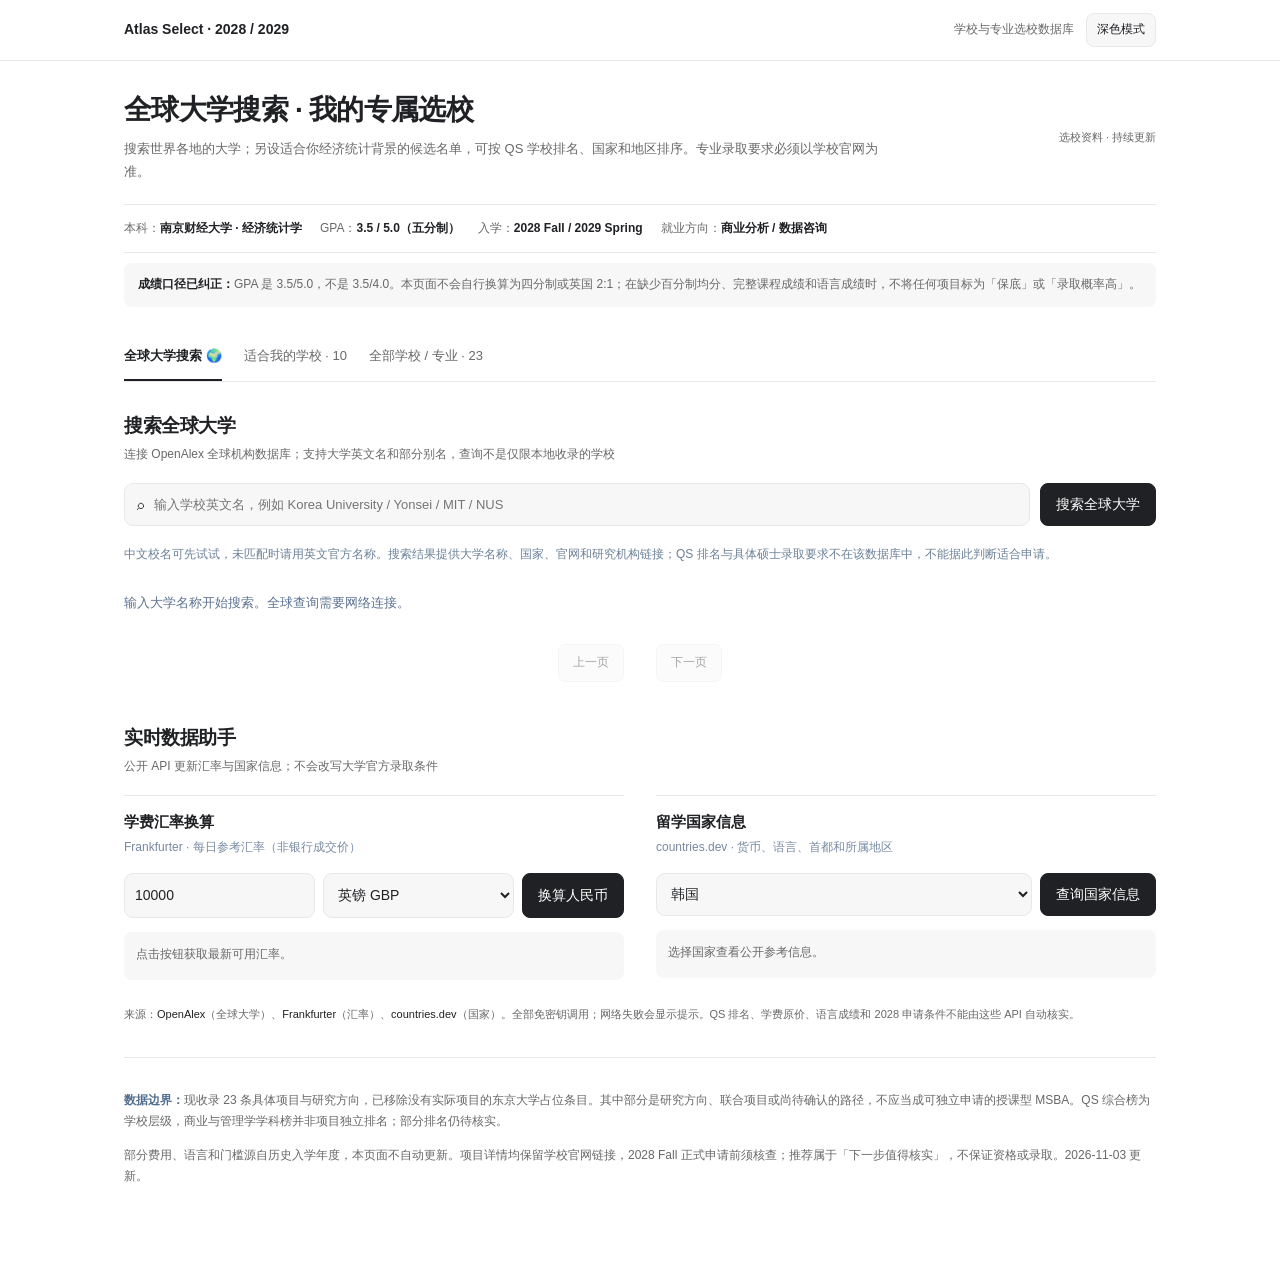
==== commit b3d1b865: "Redesign Atlas Select with quiet typography-first UI, responsive lists, unified tokens and accessibl" ====
--- a/index.html
+++ b/index.html
@@ -1,4 +1,4 @@
-<!DOCTYPE html><html lang="zh-CN"><head><meta charset="utf-8"><meta name="viewport" content="width=device-width,initial-scale=1"><meta name="theme-color" content="#12283f"><meta http-equiv="Cache-Control" content="no-cache, no-store, must-revalidate"><meta name="description" content="面向中国经济统计本科生的2028 Fall 商业分析硕士选校搜索，含官网要求与独立推荐名单。"><title>Atlas Select · 我的2028选校搜索</title><style>
+<!DOCTYPE html><html lang="zh-CN"><head><meta charset="utf-8"><meta name="viewport" content="width=device-width,initial-scale=1"><meta name="theme-color" content="#ffffff"><meta http-equiv="Cache-Control" content="no-cache, no-store, must-revalidate"><meta name="description" content="面向中国经济统计本科生的2028 Fall 商业分析硕士选校搜索，含官网要求与独立推荐名单。"><title>Atlas Select · 我的2028选校搜索</title><style>
 :root{--ink:#192d43;--muted:#64778d;--navy:#142e4b;--line:#e0e8f0;--blue:#245ca1;--wash:#f6f8fb;--mint:#e8f6f1}
 *{box-sizing:border-box}html{scroll-behavior:smooth}body{margin:0;font:15px/1.65 -apple-system,BlinkMacSystemFont,"PingFang SC","Microsoft YaHei","Noto Sans CJK SC",sans-serif;background:var(--wash);color:var(--ink)}
 a{color:#2260a8;text-decoration:none}a:hover{text-decoration:underline}button,input,select{font:inherit}button{cursor:pointer}button:focus-visible,a:focus-visible,input:focus-visible,select:focus-visible,summary:focus-visible{outline:3px solid #93bbfb;outline-offset:3px}
@@ -23,148 +23,198 @@
 @media(max-width:580px){.shell{padding:15px 12px 50px}.site-inner{padding:12px 15px}.intro{padding:20px 18px}.intro h1{font-size:21px}.version{font-size:10px}.profile{gap:7px}.profile span{padding:7px 10px}.view-tabs{display:grid;grid-template-columns:1fr 1fr;margin-top:20px}.view-tabs button{font-size:13px;padding:11px 7px}.toolbar{padding:11px}.search-wrap{min-width:100%}.toolbar select{max-width:none;flex:1;min-width:110px}.card{padding:18px}.section-head h2{font-size:20px}.rc-bottom{gap:10px}}
 @media(prefers-reduced-motion:reduce){html{scroll-behavior:auto}}
 @media print{.toolbar,.view-tabs{display:none}#recommended-section,#all-section{display:block!important}.cards,.recommend-grid{grid-template-columns:1fr}}
-.view-tabs{display:grid;grid-template-columns:repeat(3,minmax(0,1fr))}.global-button{border:0;background:#225796;color:#fff;border-radius:8px;padding:10px 17px;font-weight:800}.global-hint{font-size:12px;color:#6b8097;line-height:1.8}.global-status{padding:14px 0;color:#5c7290;font-size:13px}.global-results{display:grid;grid-template-columns:repeat(2,minmax(0,1fr));gap:13px}.global-card{border:1px solid #e1e8f1;background:white;border-radius:12px;padding:19px}.global-card h3{margin:0 0 7px;font-size:17px;line-height:1.4}.global-card p{font-size:12px;color:#72849b;margin:5px 0}.global-card a{font-size:12px;font-weight:800;margin-right:13px}.global-pagination{display:flex;justify-content:center;align-items:center;gap:16px;margin-top:17px;font-size:12px;color:#71839a}.global-pagination button{border:1px solid #d7e1ef;background:#fff;border-radius:8px;padding:8px 14px;color:#315779}.global-pagination button:disabled{opacity:.4;cursor:default}.recommend-controls{display:flex;align-items:end;gap:13px;flex-wrap:wrap;margin:0 0 16px;background:#fff;border:1px solid #e1e8f1;border-radius:10px;padding:13px}.recommend-controls label{display:flex;flex-direction:column;gap:5px;color:#637991;font-size:11px;font-weight:700}.recommend-controls select{border:1px solid #dbe4ee;border-radius:7px;padding:8px 12px;background:#fafcff;color:#304c6a;font-size:12px}.recommend-controls>span{margin-left:auto;font-size:12px;color:#698099}@media(max-width:700px){.global-results{grid-template-columns:1fr}.view-tabs{gap:5px}.view-tabs button{font-size:11px;padding:10px 5px}.recommend-controls>span{margin-left:0}.global-button{width:100%}}.api-tools{margin-top:32px}.api-tool-grid{display:grid;grid-template-columns:repeat(2,minmax(0,1fr));gap:14px}.api-tool{background:#fff;border:1px solid #dfe8f2;border-radius:12px;padding:20px}.api-tool h3{margin:0;font-size:17px}.api-tool p{font-size:12px;color:#778aa1;margin:3px 0 15px}.fx-controls{display:flex;flex-wrap:wrap;gap:8px}.fx-controls input,.fx-controls select{min-width:0;flex:1;border:1px solid #dbe5ef;border-radius:8px;padding:10px;background:#fafcff;color:#284665}.fx-controls button{border:0;border-radius:8px;background:#225796;color:#fff;padding:10px 13px;font-weight:800}.api-result{margin-top:14px;background:#f5f9ff;border-radius:8px;padding:12px;color:#43637e;font-size:12px;line-height:1.7;min-height:48px}.api-note{font-size:11px;line-height:1.8;color:#8191a4}@media(max-width:750px){.api-tool-grid{grid-template-columns:1fr}.fx-controls button{width:100%}}.admission-profile{order:9!important;margin-top:14px!important;border-top:1px solid #e4ecf5!important;padding-top:13px!important}.admission-profile>summary{font-size:12px;color:#245e94!important;font-weight:800;line-height:1.8}.detail-source{font-size:10px;font-weight:600;margin-left:5px}.admission-verified{background:#e6f4ee;color:#1c7158;border-radius:5px;padding:4px 7px;font-size:10px}.admission-pending{background:#fff4dc;color:#946016;border-radius:5px;padding:4px 7px;font-size:10px}.admission-body{margin-top:13px;font-size:12px;line-height:1.8;color:#536b83}.admission-head{display:flex;align-items:center;gap:8px;flex-wrap:wrap;margin:7px 0 13px}.admission-route{font-size:11px;color:#74879d}.admission-links{display:flex;flex-wrap:wrap;gap:8px;margin:0 0 15px}.admission-links a,.admission-links button{font-size:11px!important;font-weight:750!important;line-height:1.5;border-radius:6px;background:#eef5fc;border:1px solid #d9e6f3;color:#225d98;padding:6px 9px;cursor:pointer;text-decoration:none}.admission-links button{background:#f5f8fb}.admission-links button:disabled{opacity:.5}.admission-field{border-top:1px dashed #e6edf4;padding:12px 0}.admission-field strong,.admission-source strong{font-size:12px;color:#294a6c}.admission-field p,.admission-source p{margin:7px 0 0!important;font-size:12px!important;line-height:1.8!important;color:#556f86!important}.admission-field ol{margin:9px 0 0 18px;padding:0}.admission-field li{padding:3px 0}.admission-alert{border-left:3px solid #cf9032;padding:10px 12px;background:#fff8ec;color:#8e5816;border-radius:4px;font-weight:750}.admission-source{border-top:1px solid #e3ebf5;padding-top:11px;color:#668099;font-size:11px}.openalex-info{padding:12px;background:#edf6ff;border:1px solid #dae7f4;border-radius:8px;font-size:12px;color:#476684;margin:0 0 12px}.openalex-info p{margin:5px 0}.global-admission-help{margin-top:11px;border-top:1px solid #e6edf4;padding-top:9px;font-size:12px;color:#51718c}.global-admission-help summary{cursor:pointer;font-weight:800}.global-admission-help p{line-height:1.8}.rec-admission{font-size:11px;color:#456982;line-height:1.65;border-top:1px dashed #e2eaf4;padding-top:11px;margin-top:12px}.rec-admission a{font-weight:750}.graduate-work-policy{margin-top:14px!important;border-top:1px solid #e4ecf5!important;padding-top:12px!important}.graduate-work-policy>summary{font-size:12px;font-weight:800;color:#255b8a;line-height:1.7}.work-policy-body{font-size:12px;line-height:1.75;color:#4c6680;margin-top:12px}.work-policy-body>div:not(.work-policy-warning){padding:10px 0;border-top:1px dashed #e5ecf4}.work-policy-body b{color:#294967}.work-policy-body p{font-size:12px!important;line-height:1.75!important;margin:5px 0!important}.work-policy-tag{display:inline-block;background:#edf5fc;border-radius:5px;padding:5px 8px;color:#36618b!important}.work-policy-warning{background:#fff8eb;border-left:3px solid #d7a052;padding:10px 12px;border-radius:5px}.work-policy-sources{display:flex;gap:12px;flex-wrap:wrap;margin:14px 0!important}.work-policy-sources a{font-weight:800;color:#2867a4}.work-policy-note{font-size:11px!important;color:#75869a!important}.residence-quick{display:flex;align-items:center;flex-wrap:wrap;gap:6px 10px;margin:12px 0;padding:12px 13px;border-radius:10px;background:#edf5fc;border:1px solid #d5e5f4;color:#426581}.residence-quick span{font-size:11px;font-weight:750}.residence-quick strong{font-size:16px;color:#1b5689}.residence-quick small{font-size:11px;flex-basis:100%;line-height:1.6}.rec-residence{display:flex;align-items:center;gap:7px;flex-wrap:wrap;padding:10px 12px;margin-top:12px;border-radius:9px;background:#edf5fc;color:#40617c}.rec-residence span{font-size:11px}.rec-residence strong{font-size:15px;color:#1c5c94}.rec-residence small{flex-basis:100%;font-size:10px;line-height:1.6}</style></head>
-<body><div class="site-header"><div class="site-inner"><div class="site-name">Atlas Select · 2028 Fall</div><div class="site-meta">学校与专业选校数据库</div></div></div>
-<main class="shell"><div class="intro"><div><h1>全球大学搜索 · 我的专属选校</h1><p>搜索世界各地的大学；另设适合你经济统计背景的候选名单，可按 QS 学校排名、国家和地区排序。专业录取要求必须以学校官网为准。</p></div><div class="version">新版 · 2026.11.03 · V15</div></div>
+.view-tabs{display:grid;grid-template-columns:repeat(3,minmax(0,1fr))}.global-button{border:0;background:#225796;color:#fff;border-radius:8px;padding:10px 17px;font-weight:800}.global-hint{font-size:12px;color:#6b8097;line-height:1.8}.global-status{padding:14px 0;color:#5c7290;font-size:13px}.global-results{display:grid;grid-template-columns:repeat(2,minmax(0,1fr));gap:13px}.global-card{border:1px solid #e1e8f1;background:white;border-radius:12px;padding:19px}.global-card h3{margin:0 0 7px;font-size:17px;line-height:1.4}.global-card p{font-size:12px;color:#72849b;margin:5px 0}.global-card a{font-size:12px;font-weight:800;margin-right:13px}.global-pagination{display:flex;justify-content:center;align-items:center;gap:16px;margin-top:17px;font-size:12px;color:#71839a}.global-pagination button{border:1px solid #d7e1ef;background:#fff;border-radius:8px;padding:8px 14px;color:#315779}.global-pagination button:disabled{opacity:.4;cursor:default}.recommend-controls{display:flex;align-items:end;gap:13px;flex-wrap:wrap;margin:0 0 16px;background:#fff;border:1px solid #e1e8f1;border-radius:10px;padding:13px}.recommend-controls label{display:flex;flex-direction:column;gap:5px;color:#637991;font-size:11px;font-weight:700}.recommend-controls select{border:1px solid #dbe4ee;border-radius:7px;padding:8px 12px;background:#fafcff;color:#304c6a;font-size:12px}.recommend-controls>span{margin-left:auto;font-size:12px;color:#698099}@media(max-width:700px){.global-results{grid-template-columns:1fr}.view-tabs{gap:5px}.view-tabs button{font-size:11px;padding:10px 5px}.recommend-controls>span{margin-left:0}.global-button{width:100%}}.api-tools{margin-top:32px}.api-tool-grid{display:grid;grid-template-columns:repeat(2,minmax(0,1fr));gap:14px}.api-tool{background:#fff;border:1px solid #dfe8f2;border-radius:12px;padding:20px}.api-tool h3{margin:0;font-size:17px}.api-tool p{font-size:12px;color:#778aa1;margin:3px 0 15px}.fx-controls{display:flex;flex-wrap:wrap;gap:8px}.fx-controls input,.fx-controls select{min-width:0;flex:1;border:1px solid #dbe5ef;border-radius:8px;padding:10px;background:#fafcff;color:#284665}.fx-controls button{border:0;border-radius:8px;background:#225796;color:#fff;padding:10px 13px;font-weight:800}.api-result{margin-top:14px;background:#f5f9ff;border-radius:8px;padding:12px;color:#43637e;font-size:12px;line-height:1.7;min-height:48px}.api-note{font-size:11px;line-height:1.8;color:#8191a4}@media(max-width:750px){.api-tool-grid{grid-template-columns:1fr}.fx-controls button{width:100%}}.admission-profile{order:9!important;margin-top:14px!important;border-top:1px solid #e4ecf5!important;padding-top:13px!important}.admission-profile>summary{font-size:12px;color:#245e94!important;font-weight:800;line-height:1.8}.detail-source{font-size:10px;font-weight:600;margin-left:5px}.admission-verified{background:#e6f4ee;color:#1c7158;border-radius:5px;padding:4px 7px;font-size:10px}.admission-pending{background:#fff4dc;color:#946016;border-radius:5px;padding:4px 7px;font-size:10px}.admission-body{margin-top:13px;font-size:12px;line-height:1.8;color:#536b83}.admission-head{display:flex;align-items:center;gap:8px;flex-wrap:wrap;margin:7px 0 13px}.admission-route{font-size:11px;color:#74879d}.admission-links{display:flex;flex-wrap:wrap;gap:8px;margin:0 0 15px}.admission-links a,.admission-links button{font-size:11px!important;font-weight:750!important;line-height:1.5;border-radius:6px;background:#eef5fc;border:1px solid #d9e6f3;color:#225d98;padding:6px 9px;cursor:pointer;text-decoration:none}.admission-links button{background:#f5f8fb}.admission-links button:disabled{opacity:.5}.admission-field{border-top:1px dashed #e6edf4;padding:12px 0}.admission-field strong,.admission-source strong{font-size:12px;color:#294a6c}.admission-field p,.admission-source p{margin:7px 0 0!important;font-size:12px!important;line-height:1.8!important;color:#556f86!important}.admission-field ol{margin:9px 0 0 18px;padding:0}.admission-field li{padding:3px 0}.admission-alert{border-left:3px solid #cf9032;padding:10px 12px;background:#fff8ec;color:#8e5816;border-radius:4px;font-weight:750}.admission-source{border-top:1px solid #e3ebf5;padding-top:11px;color:#668099;font-size:11px}.openalex-info{padding:12px;background:#edf6ff;border:1px solid #dae7f4;border-radius:8px;font-size:12px;color:#476684;margin:0 0 12px}.openalex-info p{margin:5px 0}.global-admission-help{margin-top:11px;border-top:1px solid #e6edf4;padding-top:9px;font-size:12px;color:#51718c}.global-admission-help summary{cursor:pointer;font-weight:800}.global-admission-help p{line-height:1.8}.rec-admission{font-size:11px;color:#456982;line-height:1.65;border-top:1px dashed #e2eaf4;padding-top:11px;margin-top:12px}.rec-admission a{font-weight:750}.graduate-work-policy{margin-top:14px!important;border-top:1px solid #e4ecf5!important;padding-top:12px!important}.graduate-work-policy>summary{font-size:12px;font-weight:800;color:#255b8a;line-height:1.7}.work-policy-body{font-size:12px;line-height:1.75;color:#4c6680;margin-top:12px}.work-policy-body>div:not(.work-policy-warning){padding:10px 0;border-top:1px dashed #e5ecf4}.work-policy-body b{color:#294967}.work-policy-body p{font-size:12px!important;line-height:1.75!important;margin:5px 0!important}.work-policy-tag{display:inline-block;background:#edf5fc;border-radius:5px;padding:5px 8px;color:#36618b!important}.work-policy-warning{background:#fff8eb;border-left:3px solid #d7a052;padding:10px 12px;border-radius:5px}.work-policy-sources{display:flex;gap:12px;flex-wrap:wrap;margin:14px 0!important}.work-policy-sources a{font-weight:800;color:#2867a4}.work-policy-note{font-size:11px!important;color:#75869a!important}.residence-quick{display:flex;align-items:center;flex-wrap:wrap;gap:6px 10px;margin:12px 0;padding:12px 13px;border-radius:10px;background:#edf5fc;border:1px solid #d5e5f4;color:#426581}.residence-quick span{font-size:11px;font-weight:750}.residence-quick strong{font-size:16px;color:#1b5689}.residence-quick small{font-size:11px;flex-basis:100%;line-height:1.6}.rec-residence{display:flex;align-items:center;gap:7px;flex-wrap:wrap;padding:10px 12px;margin-top:12px;border-radius:9px;background:#edf5fc;color:#40617c}.rec-residence span{font-size:11px}.rec-residence strong{font-size:15px;color:#1c5c94}.rec-residence small{flex-basis:100%;font-size:10px;line-height:1.6}.residence-quick{display:flex!important;position:relative;align-items:flex-start;flex-direction:column;gap:4px;padding:14px 16px!important;margin:12px 0 14px!important;background:#e5f2ff!important;border:2px solid #8bbbe7!important;border-radius:10px!important}.residence-quick:before{content:"毕业后可留多久";display:block;font-weight:800;font-size:12px;color:#315d85}.residence-quick span{display:none}.residence-quick strong{font-size:22px!important;line-height:1.4;color:#174f84!important}.residence-quick small{font-size:11px!important;color:#56728d!important}.graduate-work-policy{display:block!important}.graduate-work-policy>summary{padding:10px 0}.admission-profile[open]+.graduate-work-policy{margin-top:12px!important}
+/* Atlas Quiet UI · unified tokens and restrained product surfaces */
+:root{color-scheme:light;--ink:#202124;--muted:#686868;--navy:#202124;--line:#e8e8e8;--blue:#262626;--wash:#fff;--mint:#f3f5f4;--ui-bg:#fff;--ui-subtle:#f7f7f7;--ui-hover:#f2f2f2;--ui-text:#202124;--ui-muted:#686868;--ui-line:#e8e8e8;--ui-accent:#202124;--ui-focus:#6b8db7;--ui-radius:10px;--ui-shadow:0 8px 28px rgba(0,0,0,.08);--ui-fast:160ms;--ui-space-1:4px;--ui-space-2:8px;--ui-space-3:12px;--ui-space-4:16px;--ui-space-6:24px;--ui-space-8:32px}
+html{scroll-padding-top:24px}body{font-family:-apple-system,BlinkMacSystemFont,"Segoe UI","PingFang SC",sans-serif!important;background:var(--ui-bg)!important;color:var(--ui-text)!important;font-size:14px;line-height:1.65}
+.site-header{background:var(--ui-bg)!important;color:var(--ui-text)!important;border-bottom:1px solid var(--ui-line);position:sticky;top:0;z-index:20}
+.site-inner{max-width:1080px;padding:13px 24px}.site-name{font-size:14px;font-weight:650;letter-spacing:0}.site-meta{color:var(--ui-muted);font-size:12px}
+.header-actions{display:flex;align-items:center;gap:12px}.theme-toggle{border:1px solid var(--ui-line);background:var(--ui-subtle);color:var(--ui-text);border-radius:8px;font-size:12px;padding:6px 10px;min-height:34px}
+.theme-toggle:hover{background:var(--ui-hover)}.shell{max-width:1080px;padding:30px 24px 72px}
+.intro{background:transparent!important;border:0!important;border-radius:0!important;padding:0!important;gap:16px}.intro h1{font-size:clamp(22px,2.8vw,28px);font-weight:650;letter-spacing:-.025em;line-height:1.35;margin:0 0 8px}.intro p{font-size:13px;color:var(--ui-muted);line-height:1.8}.version{background:transparent!important;color:var(--ui-muted);font-size:11px;padding:0}
+.profile{gap:0;margin:20px 0 10px;padding:10px 0;border-top:1px solid var(--ui-line);border-bottom:1px solid var(--ui-line)}.profile span{border:0!important;border-radius:0!important;background:transparent!important;padding:4px 18px 4px 0;color:var(--ui-muted);font-size:12px}.profile strong{color:var(--ui-text);font-weight:600}
+.gpa-warning{border:0!important;background:var(--ui-subtle)!important;border-radius:8px!important;color:var(--ui-muted)!important;font-size:12px;padding:12px 14px}.gpa-warning strong{color:var(--ui-text)}
+.view-tabs{display:flex!important;gap:22px!important;flex-wrap:wrap;margin:28px 0 28px!important;border-bottom:1px solid var(--ui-line)}.view-tabs button{border:0!important;background:transparent!important;color:var(--ui-muted)!important;border-radius:0!important;padding:10px 0 12px!important;font-size:13px!important;font-weight:500!important;border-bottom:2px solid transparent!important;transition:color var(--ui-fast),border-color var(--ui-fast)}.view-tabs button:hover{color:var(--ui-text)!important}.view-tabs button.active{color:var(--ui-text)!important;border-bottom-color:var(--ui-text)!important;font-weight:650!important}
+.section-head h2{font-size:19px;font-weight:650;letter-spacing:-.02em}.section-head p,.section-count{color:var(--ui-muted);font-size:12px}.section-head{margin-bottom:18px}
+.toolbar,.recommend-controls{background:transparent!important;border:0!important;border-radius:0!important;padding:0!important;margin-bottom:18px;gap:10px}
+.search-wrap,.toolbar select,.recommend-controls select,.fx-controls input,.fx-controls select{background:var(--ui-subtle)!important;color:var(--ui-text)!important;border:1px solid var(--ui-line)!important;border-radius:9px!important;min-height:40px}
+.search-wrap input{color:var(--ui-text)!important;font-size:13px}.search-wrap:focus-within{outline:2px solid var(--ui-focus);outline-offset:1px}
+.global-button,.fx-controls button,.rc-bottom button{background:var(--ui-accent)!important;color:var(--ui-bg)!important;border:1px solid var(--ui-accent)!important;border-radius:8px!important;font-weight:550!important;min-height:40px;padding:9px 15px!important;transition:opacity var(--ui-fast),transform var(--ui-fast)}.global-button:hover,.fx-controls button:hover,.rc-bottom button:hover{opacity:.85}.global-button:active,.fx-controls button:active,.rc-bottom button:active{transform:translateY(1px)}
+button:disabled{opacity:.4!important;cursor:not-allowed!important}
+.recommend-grid,.cards,.global-results{grid-template-columns:minmax(0,1fr)!important;gap:0!important;max-width:920px}
+.recommend-card,.card,.global-card{background:transparent!important;border:0!important;border-bottom:1px solid var(--ui-line)!important;border-radius:0!important;padding:22px 0!important;box-shadow:none!important;min-width:0}
+.recommend-card:first-child,.card:first-child,.global-card:first-child{padding-top:6px!important}.recommend-card h3,.card .school{font-size:18px!important;font-weight:650!important;letter-spacing:-.02em}.recommend-card h3{margin:9px 0 4px}.rc-program,.card .program{font-size:13px!important;font-weight:550!important;color:var(--ui-text)!important}.rc-region,.category-chip,.card .en{color:var(--ui-muted)!important}
+.rc-level,.region-chip,.card .tag,.admission-verified,.admission-pending{background:var(--ui-subtle)!important;color:var(--ui-muted)!important;border:0!important;border-radius:5px!important;font-size:11px!important;font-weight:550!important;padding:3px 7px!important}
+.recommend-card p,.card .detail,.rc-risk,.rec-admission{color:var(--ui-muted)!important}.rc-risk{border-color:var(--ui-line)!important}.rc-risk b{color:var(--ui-text)!important}
+.rec-residence,.residence-quick{background:var(--ui-subtle)!important;border:0!important;border-radius:8px!important;padding:12px 14px!important;color:var(--ui-muted)!important;margin:14px 0!important}.rec-residence strong,.residence-quick strong{font-size:17px!important;font-weight:650!important;color:var(--ui-text)!important}.residence-quick:before{color:var(--ui-muted)!important;font-size:11px!important;font-weight:550!important}.rec-residence small,.residence-quick small{color:var(--ui-muted)!important}
+.rank-mark{margin:12px 0!important}.rank-pair{display:flex!important;flex-wrap:wrap;gap:18px!important}.rank-single{background:transparent!important;border:0!important;padding:0!important}.rank-single strong,.rank-subject strong{font-size:16px!important;color:var(--ui-text)!important;font-weight:650!important}.rank-single span{color:var(--ui-muted)!important;font-size:11px!important}
+.card .verified-meta,.card .requirements,.api-tool{background:transparent!important;border:0!important;border-top:1px solid var(--ui-line)!important;border-radius:0!important;padding:14px 0!important}.card .requirements{margin-bottom:4px!important}.verified-meta .cny{color:var(--ui-text)!important;font-weight:600}.req-title,.admission-field strong,.admission-source strong{color:var(--ui-text)!important;font-weight:650}.req-item{border-color:var(--ui-line)!important;color:var(--ui-muted)!important}
+.card details,.admission-profile,.graduate-work-policy,.admission-field,.admission-source{border-color:var(--ui-line)!important}.card summary,.admission-profile>summary,.graduate-work-policy>summary{color:var(--ui-text)!important;font-weight:600!important;font-size:13px!important;padding:10px 0;cursor:pointer}
+.admission-links a,.admission-links button,.global-pagination button{background:var(--ui-subtle)!important;color:var(--ui-text)!important;border:1px solid var(--ui-line)!important;border-radius:7px!important;font-weight:550!important}
+.admission-links a:hover,.admission-links button:hover,.global-pagination button:hover:not(:disabled){background:var(--ui-hover)!important;text-decoration:none}
+.admission-body,.admission-field p,.admission-source p,.work-policy-body,.work-policy-body p,.global-card p,.api-note{color:var(--ui-muted)!important}
+.admission-alert,.work-policy-warning{background:var(--ui-subtle)!important;border-left:2px solid var(--ui-muted)!important;color:var(--ui-text)!important}.openalex-info,.api-result,.work-policy-tag{background:var(--ui-subtle)!important;border:0!important;color:var(--ui-muted)!important}
+.api-tools{margin-top:40px}.api-tool-grid{grid-template-columns:repeat(2,minmax(0,1fr));gap:32px}.api-tool h3{font-size:15px;font-weight:650}.guide,.empty{background:var(--ui-subtle)!important;border:0!important;border-radius:8px!important;color:var(--ui-muted)!important}.foot{border-color:var(--ui-line)!important;color:var(--ui-muted)!important}
+a,.reset,.verified-meta>a,.global-card a,.work-policy-sources a{color:var(--ui-text)!important;text-decoration-color:var(--ui-line)!important;text-underline-offset:3px}a:hover{text-decoration:underline}
+:where(button,input,select,summary,a):focus-visible{outline:2px solid var(--ui-focus)!important;outline-offset:3px!important}
+:where(button,a,summary){-webkit-tap-highlight-color:transparent}
+@media(max-width:680px){.shell{padding:22px 18px 60px}.site-inner{padding:11px 18px}.site-meta{display:none}.intro{align-items:flex-start}.intro h1{font-size:23px}.version{font-size:10px}.view-tabs{gap:15px!important;overflow-x:auto;flex-wrap:nowrap!important;scrollbar-width:none;margin:22px 0!important}.view-tabs::-webkit-scrollbar{display:none}.view-tabs button{flex:0 0 auto!important;white-space:nowrap;font-size:12px!important}.toolbar{display:flex;flex-direction:column;align-items:stretch}.search-wrap{min-width:0;width:100%}.toolbar select{width:100%;max-width:none}.recommend-controls{display:grid;grid-template-columns:1fr 1fr;gap:12px}.recommend-controls>span{grid-column:1/-1}.recommend-card,.card,.global-card{padding:20px 0!important}.api-tool-grid{grid-template-columns:1fr;gap:14px}.api-tool{padding:16px 0!important}.profile span{padding-right:12px}.admission-links{gap:6px}.admission-links a,.admission-links button{padding:7px 9px!important}.rec-residence strong{font-size:15px!important}}
+@media(prefers-reduced-motion:reduce){*,*::before,*::after{scroll-behavior:auto!important;animation-duration:.01ms!important;transition-duration:.01ms!important}}
+:root[data-theme="dark"]{color-scheme:dark;--ink:#ededed;--muted:#a6a6a6;--navy:#ededed;--line:#333;--blue:#ededed;--wash:#171717;--mint:#242424;--ui-bg:#171717;--ui-subtle:#242424;--ui-hover:#303030;--ui-text:#ededed;--ui-muted:#aaa;--ui-line:#333;--ui-accent:#ededed;--ui-focus:#a2b8d2}
+:root[data-theme="dark"] .global-button,:root[data-theme="dark"] .fx-controls button,:root[data-theme="dark"] .rc-bottom button{color:#171717!important}
+:root[data-theme="dark"] .global-status,:root[data-theme="dark"] .global-hint,:root[data-theme="dark"] .source-note,:root[data-theme="dark"] .card .verified-meta,:root[data-theme="dark"] .req-source,:root[data-theme="dark"] .api-tool p,:root[data-theme="dark"] .recommend-controls label,:root[data-theme="dark"] .rec-count,:root[data-theme="dark"] .count-bar,:root[data-theme="dark"] .global-pagination,:root[data-theme="dark"] .global-card p{color:var(--ui-muted)!important}
+@media print{.site-header .theme-toggle{display:none!important}.view-tabs{display:none!important}.card,.recommend-card{break-inside:avoid}}
+</style></head>
+<body><div class="site-header"><div class="site-inner"><div class="site-name">Atlas Select · 2028 / 2029</div><div class="header-actions"><div class="site-meta">学校与专业选校数据库</div><button class="theme-toggle" id="theme-toggle" type="button" aria-label="切换深色模式" aria-pressed="false">深色模式</button></div></div></div>
+<main class="shell"><div class="intro"><div><h1>全球大学搜索 · 我的专属选校</h1><p>搜索世界各地的大学；另设适合你经济统计背景的候选名单，可按 QS 学校排名、国家和地区排序。专业录取要求必须以学校官网为准。</p></div><div class="version">选校资料 · 持续更新</div></div>
 <div class="profile"><span>本科：<strong>南京财经大学 · 经济统计学</strong></span><span>GPA：<strong>3.5 / 5.0（五分制）</strong></span><span>入学：<strong>2028 Fall / 2029 Spring</strong></span><span>就业方向：<strong>商业分析 / 数据咨询</strong></span></div>
 <div class="gpa-warning"><strong>成绩口径已纠正：</strong>GPA 是 3.5/5.0，不是 3.5/4.0。本页面不会自行换算为四分制或英国 2:1；在缺少百分制均分、完整课程成绩和语言成绩时，不将任何项目标为「保底」或「录取概率高」。</div>
 <nav class="view-tabs" aria-label="选校视图"><button id="tab-global" class="active" type="button" aria-pressed="true">全球大学搜索 🌍</button><button id="tab-recommended" type="button" aria-pressed="false">适合我的学校 · 10</button><button id="tab-all" type="button" aria-pressed="false">全部学校 / 专业 · 23</button></nav>
 <section id="global-section" hidden><div class="section-head"><div><h2>搜索全球大学</h2><p>连接 OpenAlex 全球机构数据库；支持大学英文名和部分别名，查询不是仅限本地收录的学校</p></div></div><div class="toolbar"><label class="search-wrap" for="global-query">⌕ <input id="global-query" type="search" autocomplete="off" placeholder="输入学校英文名，例如 Korea University / Yonsei / MIT / NUS"></label><button id="global-search" type="button" class="global-button">搜索全球大学</button></div><p class="global-hint">中文校名可先试试，未匹配时请用英文官方名称。搜索结果提供大学名称、国家、官网和研究机构链接；QS 排名与具体硕士录取要求不在该数据库中，不能据此判断适合申请。</p><div id="global-status" class="global-status" aria-live="polite">输入大学名称开始搜索。全球查询需要网络连接。</div><div id="global-results" class="global-results"></div><div class="global-pagination"><button id="global-prev" type="button" disabled>上一页</button><span id="global-page"></span><button id="global-next" type="button" disabled>下一页</button></div></section><section id="recommended-section" hidden><div class="section-head"><div><h2>我的候选学校与专业</h2><p>依据经济统计学课程方向和职业目标筛选，非录取成功率排名</p></div><span class="section-count">10 个候选</span></div><div class="recommend-controls"><label>国家 / 地区<select id="rec-region"><option value="">全部地区</option><option value="韩国">韩国</option><option value="欧洲">欧洲大陆</option><option value="英国">英国</option><option value="日本">日本</option></select></label><label>排序<select id="rec-sort"><option value="region">按国家 / 地区</option><option value="qs">QS 学校综合排名（已核实优先）</option><option value="name">学校名称</option></select></label><span id="rec-count">10 个候选</span></div><div class="recommend-grid" id="recommend-grid"><article class="recommend-card" data-school="高丽大学" data-region="韩国" data-rank="52"><div class="rc-top"><span class="rc-level">2029 Spring 重点候选</span><span class="rc-region">韩国</span></div><h3>高丽大学</h3><div class="rc-program">MS in Business Analytics (MSBA)</div><p>专业方向与商业分析、信息系统或管理科学有关，保留在你的重点调查名单中。</p><div class="rc-risk"><b>申请风险：</b>官网确认 BA 仅春季招生；你接受 2029 Spring，因此保留为重点候选。须核对韩语资格和 2029 春季当届简章。</div><div class="rec-admission">招生：仅春季入学（官网确认）；可考虑 2029 Spring，具体招生须以当届简章为准 · <a href="https://graduate2.korea.ac.kr/admission/eligibility.html" target="_blank" rel="noopener noreferrer">官方招生 ↗</a></div><div class="rec-residence"><span>毕业后居留</span><strong>最长 3 年（须核实适用资格）</strong><small>求职居留≠开放工签</small></div><div class="rc-bottom"><button type="button" class="view-project" data-target="p0">查看已有项目资料</button></div></article><article class="recommend-card" data-school="延世大学" data-region="韩国" data-rank="42"><div class="rc-top"><span class="rc-level">韩国重点核查</span><span class="rc-region">韩国</span></div><h3>延世大学</h3><div class="rc-program">Business Administration — Information Systems</div><p>专业方向与商业分析、信息系统或管理科学有关，保留在你的重点调查名单中。</p><div class="rc-risk"><b>申请风险：</b>请核实是否属于独立招生的硕士项目、韩语或英语授课、GPA 五分制认可规则、GMAT/GRE 和导师要求；不预设录取概率。</div><div class="rec-admission">招生：延世大学研究生院设国际生秋季招生，但 IS 方向具体招生名额待确认 · <a href="https://graduate.yonsei.ac.kr/graduate_en/admission/forein_fall_schedule.do" target="_blank" rel="noopener noreferrer">官方招生 ↗</a></div><div class="rec-residence"><span>毕业后居留</span><strong>最长 3 年（须核实适用资格）</strong><small>求职居留≠开放工签</small></div><div class="rc-bottom"><button type="button" class="view-project" data-target="p2">查看已有项目资料</button></div></article><article class="recommend-card" data-school="首尔大学" data-region="韩国" data-rank="38"><div class="rc-top"><span class="rc-level">韩国重点核查</span><span class="rc-region">韩国</span></div><h3>首尔大学</h3><div class="rc-program">Business Administration — Management Information Systems</div><p>专业方向与商业分析、信息系统或管理科学有关，保留在你的重点调查名单中。</p><div class="rc-risk"><b>申请风险：</b>请核实是否属于独立招生的硕士项目、韩语或英语授课、GPA 五分制认可规则、GMAT/GRE 和导师要求；不预设录取概率。</div><div class="rec-admission">招生：是否秋季开放具体 MIS 研究方向需逐届核对 · <a href="https://en.snu.ac.kr/admission/overview/notice" target="_blank" rel="noopener noreferrer">官方招生 ↗</a></div><div class="rec-residence"><span>毕业后居留</span><strong>最长 3 年（须核实适用资格）</strong><small>求职居留≠开放工签</small></div><div class="rc-bottom"><button type="button" class="view-project" data-target="p4">查看已有项目资料</button></div></article><article class="recommend-card" data-school="维也纳大学" data-region="欧洲" data-rank="140"><div class="rc-top"><span class="rc-level">优先核对</span><span class="rc-region">欧洲大陆</span></div><h3>维也纳大学</h3><div class="rc-program">MSc Business Analytics</div><p>经济学与统计学在官网认可的相关本科范围内；明确不设统一最低 GPA，但只有约 40 个名额。</p><div class="rc-risk"><b>需要核实：</b>B2 英语、GMAT/GRE 与选拔竞争</div><div class="rec-admission">招生：秋季申请走年度选拔；2028 Fall 日期未公布 · <a href="https://studieren.univie.ac.at/en/applying-for-a-programme/admission-info/mag/business-analytics-mag" target="_blank" rel="noopener noreferrer">官方招生 ↗</a></div><div class="rec-residence"><span>毕业后居留</span><strong>12 个月</strong><small>求职居留非开放工签</small></div><div class="rc-bottom"><button type="button" class="view-project" data-target="p5">查看数据库详情</button><a target="_blank" rel="noopener noreferrer" href="https://studieren.univie.ac.at/en/applying-for-a-programme/admission-info/mag/business-analytics-mag">大学官网 ↗</a></div></article><article class="recommend-card" data-school="维也纳经济大学" data-region="欧洲" data-rank="9999"><div class="rc-top"><span class="rc-level">优先核对</span><span class="rc-region">欧洲大陆</span></div><h3>维也纳经济大学</h3><div class="rc-program">MSc Digital Economy</div><p>兼顾数字化业务、信息系统、统计与经济课程，适合数字化咨询方向。</p><div class="rc-risk"><b>需要核实：</b>英语水平要求较高，先修课与综合选拔</div><div class="rec-admission">招生：秋季入学；秋季上一年申请轮次，2028 轮次待公告 · <a href="https://www.wu.ac.at/en/programs/masters-programs/digital-economy/application-admission" target="_blank" rel="noopener noreferrer">官方招生 ↗</a></div><div class="rec-residence"><span>毕业后居留</span><strong>12 个月</strong><small>求职居留非开放工签</small></div><div class="rc-bottom"><button type="button" class="view-project" data-target="p6">查看数据库详情</button><a target="_blank" rel="noopener noreferrer" href="https://www.wu.ac.at/en/programs/masters-programs/digital-economy/overview">大学官网 ↗</a></div></article><article class="recommend-card" data-school="根特大学" data-region="欧洲" data-rank="150"><div class="rc-top"><span class="rc-level">有条件候选</span><span class="rc-region">欧洲大陆</span></div><h3>根特大学</h3><div class="rc-program">MSc Business Engineering — Data Analytics</div><p>Data Analytics 方向重视统计、机器学习及商业数据决策，培养方向匹配。</p><div class="rc-risk"><b>需要核实：</b>非 EEA 学历须交 GMAT/GRE，工程与定量先修较强</div><div class="rec-admission">招生：项目秋季开学；2028 Fall 截止日期须另查 · <a href="https://www.ugent.be/eb/en/degree-students/faculty-admission-requirements.htm" target="_blank" rel="noopener noreferrer">官方招生 ↗</a></div><div class="rec-residence"><span>毕业后居留</span><strong>最长 12 个月</strong><small>工作许可须核实</small></div><div class="rc-bottom"><button type="button" class="view-project" data-target="p7">查看数据库详情</button><a target="_blank" rel="noopener noreferrer" href="https://www.ugent.be/eb/en/study-programmes/master-in-business-engineering/eligibility.htm">大学官网 ↗</a></div></article><article class="recommend-card" data-school="蒂尔堡大学" data-region="欧洲" data-rank="9999"><div class="rc-top"><span class="rc-level">有条件候选</span><span class="rc-region">欧洲大陆</span></div><h3>蒂尔堡大学</h3><div class="rc-program">MSc Business Analytics and Operations Research</div><p>商业分析与运筹优化紧密结合，经济统计课程若覆盖足够数学与计量可进一步评估。</p><div class="rc-risk"><b>需要核实：</b>本科学位等同性、数学和运筹学分是关键</div><div class="rec-admission">招生：官网列 8 月底及 1 月底开学，2028 申请时间待核实 · <a href="https://www.tilburguniversity.edu/education/masters-programs/business-analytics-and-operations-research" target="_blank" rel="noopener noreferrer">官方招生 ↗</a></div><div class="rec-residence"><span>毕业后居留</span><strong>1 年</strong><small>求职年可自由工作</small></div><div class="rc-bottom"><button type="button" class="view-project" data-target="p10">查看数据库详情</button><a target="_blank" rel="noopener noreferrer" href="https://www.tilburguniversity.edu/education/masters-programs/business-analytics-and-operations-research">大学官网 ↗</a></div></article><article class="recommend-card" data-school="马斯特里赫特大学" data-region="欧洲" data-rank="9999"><div class="rc-top"><span class="rc-level">优先核对</span><span class="rc-region">欧洲大陆</span></div><h3>马斯特里赫特大学</h3><div class="rc-program">MSc Business Intelligence and Smart Services</div><p>商业智能与数据咨询方向契合；国际学历申请路径清楚，要求提供统计课程说明。</p><div class="rc-risk"><b>需要核实：</b>GMAT/GRE 或其他学术能力证明，需核对具体申请分支</div><div class="rec-admission">招生：九月入学；官网已有 2027/28 招生信息，2028/29 需更新 · <a href="https://www.maastrichtuniversity.nl/education/master/programmes/business-intelligence-and-smart-services/admission-requirements" target="_blank" rel="noopener noreferrer">官方招生 ↗</a></div><div class="rec-residence"><span>毕业后居留</span><strong>1 年</strong><small>求职年可自由工作</small></div><div class="rc-bottom"><button type="button" class="view-project" data-target="p11">查看数据库详情</button><a target="_blank" rel="noopener noreferrer" href="https://www.maastrichtuniversity.nl/education/master/programmes/business-intelligence-and-smart-services/admission-requirements">大学官网 ↗</a></div></article><article class="recommend-card" data-school="Nova 商学院" data-region="欧洲" data-rank="9999"><div class="rc-top"><span class="rc-level">扩展候选</span><span class="rc-region">欧洲大陆</span></div><h3>Nova 商学院</h3><div class="rc-program">Master’s in Business Analytics</div><p>独立商业分析硕士，方向契合经济统计背景，值得核对中国本科学历对应录取要求。</p><div class="rc-risk"><b>需要核实：</b>中国成绩资格、费用和语言要求需要再核验</div><div class="rec-admission">招生：官网列 2027/28 申请季；2028 Fall 开放日期待核实 · <a href="https://www.novasbe.unl.pt/en/programs/apply/masters/eligibility" target="_blank" rel="noopener noreferrer">官方招生 ↗</a></div><div class="rec-residence"><span>毕业后居留</span><strong>符合条件者最长 1 年</strong><small>工作权限依居留类别</small></div><div class="rc-bottom"><button type="button" class="view-project" data-target="p12">查看数据库详情</button><a target="_blank" rel="noopener noreferrer" href="https://www.novasbe.unl.pt/en/programs/masters/business-analytics/overview">大学官网 ↗</a></div></article><article class="recommend-card" data-school="巴斯大学" data-region="英国" data-rank="9999"><div class="rc-top"><span class="rc-level">谨慎候选</span><span class="rc-region">英国</span></div><h3>巴斯大学</h3><div class="rc-program">MSc Business Analytics</div><p>商业分析和企业数据决策方向贴合，适合作为英国项目的进一步调查对象。</p><div class="rc-risk"><b>需要核实：</b>中国大学背景对应最低均分尚未核对，不能据 GPA 3.5/5 判断合格</div><div class="rec-admission">招生：九月开学；2028 Fall 学生须等待下一招生年 · <a href="https://www.bath.ac.uk/courses/postgraduate-2027/taught-postgraduate-courses/msc-business-analytics/" target="_blank" rel="noopener noreferrer">官方招生 ↗</a></div><div class="rec-residence"><span>毕业后居留</span><strong>18 个月</strong><small>Graduate visa 通常可工作</small></div><div class="rc-bottom"><button type="button" class="view-project" data-target="p21">查看数据库详情</button><a target="_blank" rel="noopener noreferrer" href="https://www.bath.ac.uk/courses/postgraduate-2026/taught-postgraduate-courses/msc-business-analytics/">大学官网 ↗</a></div></article></div><div class="guide"><strong>选校方法：</strong>优先官网专业资格与先修课，其次看语言、GMAT/GRE、学费与排名。申请风险大且证据不足的项目不列为稳妥校。英韩高排名项目仍保留在全库中供检索，但不按学校声望自动推荐。</div></section>
 <section id="all-section" hidden><div class="section-head"><div><h2>全部学校与专业</h2><p>跨国家搜索，不必先选择地区；只检索当前已收录的项目，不是全球大学实时搜索</p></div><span class="section-count">23 条项目记录</span></div>
 <div class="toolbar"><label class="search-wrap" for="search">⌕ <input id="search" type="search" autocomplete="off" placeholder="搜索学校、专业、课程、申请要求，例如 MSBA / Yonsei / Python"></label><select id="region" aria-label="国家地区"><option value="">全部地区</option><option value="韩国">韩国</option><option value="欧洲">欧洲大陆</option><option value="日本">日本</option><option value="英国">英国</option></select><select id="category" aria-label="项目类别"><option value="">全部类型</option><option value="独立">独立硕士 / 专业项目</option><option value="研究">研究方向 / 待确认</option><option value="联合">联合项目</option></select><select id="sort" aria-label="排序"><option value="default">原始顺序</option><option value="rank">学校 QS 升序</option><option value="name">学校名称</option></select></div><div class="count-bar"><span id="visible-count" aria-live="polite">找到 23 条记录</span><button class="reset" type="button" id="reset">清空筛选</button></div>
-<div class="cards" id="cards"><article class="card" id="p0" data-region="韩国" data-school="高丽大学" data-qsrank="52" data-rec="no" data-type="独立硕士或专业项目"><div class="card-topline"><span class="region-chip">韩国</span><span class="category-chip">独立硕士或专业项目</span></div>
+<div class="cards" id="cards"><article class="card" tabindex="-1" id="p0" data-region="韩国" data-school="高丽大学" data-qsrank="52" data-rec="no" data-type="独立硕士或专业项目"><div class="card-topline"><span class="region-chip">韩国</span><span class="category-chip">独立硕士或专业项目</span></div>
       <div class="rank-mark"><div class="rank-pair"><div class="rank-single"><span>学校 QS 2027</span><strong>=52</strong></div><div class="rank-single rank-subject"><span>商管学科 QS 2026</span><strong>50</strong></div></div></div>
-      <div class="residence-quick"><span>毕业后求职居留</span><strong>最长 3 年（须核实适用资格）</strong><small>求职居留≠开放工签 · 以毕业时政策为准</small></div><div class="school">高丽大学</div><div class="en">Korea University</div><div class="program">MS in Business Analytics (MSBA)</div><span class="tag">冲刺</span> <span class="tag">匹配：非常高</span><div class="detail"><p><b>学制：</b>约1年　<b>语言：</b>韩语要求需核实</p><p><b>适合原因：</b>最接近你想读的职业型商业分析，关注统计建模、商业数据与企业项目。</p></div><div class="verified-meta"><div><strong>QS 2027 综合排名：</strong> =52</div><div><strong>官网学费（2026）：</strong> ₩13,399,000/学期；一年按2学期约₩26,798,000（另计入学费）<div class="cny">≈人民币 6.67万元/学期；两学期约13.35万元（不含入学费）</div></div><div class="source-note">核实状态：已核实项目专属 · 学费不含生活费，2028年以新简章为准。</div><a href="https://graduate2.korea.ac.kr/admission/tuition.html" rel="noopener noreferrer" target="_blank">查看学费官网 ↗</a></div><div class="requirements"><div class="req-title">申请要求 · GPA / TOPIK / 英语</div><div class="req-item">TOPIK：需按当期 MSBA 国际生简章核实等级</div><div class="req-item">雅思/托福：未确认统一最低分</div><div class="req-item">GPA：未查到可确认的项目最低线；竞争性审核</div><div class="req-source">未找到可确认的项目专属统一分数线；请勿将建议分数视为官方最低要求。</div></div><details><summary>查看申请风险与官网</summary><p>需核实国际本科应届生申请资格、TOPIK等级及是否仅春季入学。</p><a href="https://biz.korea.ac.kr/" rel="noopener noreferrer" target="_blank">打开学校/项目官网 ↗</a></details><details class="admission-profile"><summary>学校官网 · 招生要求 · 申请流程 <span class="detail-source"><span class="admission-verified">已核实部分字段 · 2026-11-03</span></span></summary><div class="admission-body"><div class="admission-head"><span class="admission-verified">已核实部分字段 · 2026-11-03</span><span class="admission-route">招生项目确认，春季限定</span></div><div class="admission-links"><a href="https://www.korea.ac.kr/en" target="_blank" rel="noopener noreferrer">学校官网 ↗</a><a href="https://biz.korea.ac.kr/eng/msphd/faq.html" target="_blank" rel="noopener noreferrer">专业介绍 ↗</a><a href="https://graduate2.korea.ac.kr/admission/eligibility.html" target="_blank" rel="noopener noreferrer">招生要求 ↗</a><a href="https://graduate2.korea.ac.kr/admission/guide.html?wno=60" target="_blank" rel="noopener noreferrer">申请入口 / 步骤 ↗</a><button class="lookup-openalex" type="button">查询 OpenAlex 学校 API</button></div><div class="openalex-info" role="status" aria-live="polite" hidden></div><div class="admission-field"><strong>2028 Fall 入学安排</strong><p>仅春季入学（官网确认），2028 Fall 不适用</p></div><div class="admission-alert">该项目不招 2028 秋季，但可以按 2029 春季作为目标申请，具体以届时官方招生简章为准。</div><div class="admission-field"><strong>官方招生要求摘要</strong><p>高丽大学商学院明确 Business Analytics（BA）硕士为一年制，仅春季招生；研究生院官网说明 BA 专业必须满足韩语资格要求，具体成绩及中国本科成绩换算应看当届简章。</p></div><div class="admission-field"><strong>申请流程（官方已核实部分 + 待核对事项）</strong><ol><li>按 2029 Spring 制定申请计划，待当届招生简章公布后核对开放情况</li><li>阅读国际生资格与 BA 韩语要求，准备语言证明及成绩单</li><li>在当年度研究生院申请系统注册、交申请费</li><li>按照简章上传及提交纸质文件，完成材料审核/口试</li><li>录取后缴费，学校发 CoA，再自行办理签证</li></ol></div><div class="admission-field"><strong>准备材料</strong><p>申请表、官方成绩单/学历证明、韩语资格材料及院系所需研究计划等，逐项以对应年度招生指南为准。</p></div><div class="admission-source"><strong>本轮核实字段：</strong>春季限定、BA 一年制、BA 要求韩语证明、通用申请流程<p>资料核实日：2026-11-03。仅对上面列明的项目字段标记核实；所有 2028 Fall 截止日期、GPA 等同性、国际申请资格及学费以届时官方招生简章为准。OpenAlex 学术数据不是官方招生信息。</p></div></div></details><details class="graduate-work-policy"><summary>毕业后工签 / 求职居留 · 韩国 · 最长 3 年（韩国法务部 2025 年公布的国内高校毕业生新方案）</summary><div class="work-policy-body"><p class="work-policy-tag">官方政策参考 · 核查日期 2026-11-03 · 非自动获批工签</p><div><b>签证/居留名称</b><p>D-10 求职居留</p></div><div><b>毕业后可停留多久</b><p>最长 3 年（韩国法务部 2025 年公布的国内高校毕业生新方案）</p></div><div><b>是否允许工作</b><p>用于专业领域求职及符合规定的实习；不是直接允许任何全职工作的开放工签。</p></div><div><b>找到工作后怎么转</b><p>拿到符合条件的职位后申请转换 E-7 等适用就业居留。</p></div><div><b>办理步骤</b><p>毕业前核对 D-2 → D-10 资格；准备学位证明、求职计划及身份/居住文件；通过 Hi Korea / 出入境办理；取得雇主后转换就业签证。</p></div><div class="work-policy-warning"><b>重要限制：</b>韩国政府不同页面仍有旧版最长 2 年、每次延长 6 个月的说明；以实际申请时法务部和出入境审查适用版本为准。</div><p class="work-policy-sources"><a href="https://www.immigration.go.kr/bbs/moj/189/601114/artclView.do" target="_blank" rel="noopener noreferrer">移民/政府官方政策 ↗</a><a href="https://gks.go.kr/ko/work/aboutForeignerEmploymentSystem.do" target="_blank" rel="noopener noreferrer">更多官方信息 ↗</a></p><p class="work-policy-note">此处为目前已公开政策，按在该国完成合资格学位的非欧盟/国际毕业生一般路径整理；2028/29 入学后实际毕业年份的法律、资格、工时及薪资门槛必须重新核对。不是对个人获批的承诺。</p></div></details></article><article class="card" id="p1" data-region="韩国" data-school="高丽大学" data-qsrank="52" data-rec="no" data-type="研究方向或项目待确认"><div class="card-topline"><span class="region-chip">韩国</span><span class="category-chip">研究方向或项目待确认</span></div>
+      <div class="school">高丽大学</div><div class="en">Korea University</div><div class="program">MS in Business Analytics (MSBA)</div><span class="tag">冲刺</span> <span class="tag">匹配：非常高</span><div class="detail"><p><b>学制：</b>约1年　<b>语言：</b>韩语要求需核实</p><p><b>适合原因：</b>最接近你想读的职业型商业分析，关注统计建模、商业数据与企业项目。</p></div><div class="verified-meta"><div><strong>QS 2027 综合排名：</strong> =52</div><div><strong>官网学费（2026）：</strong> ₩13,399,000/学期；一年按2学期约₩26,798,000（另计入学费）<div class="cny">≈人民币 6.67万元/学期；两学期约13.35万元（不含入学费）</div></div><div class="source-note">核实状态：已核实项目专属 · 学费不含生活费，2028年以新简章为准。</div><a href="https://graduate2.korea.ac.kr/admission/tuition.html" rel="noopener noreferrer" target="_blank">查看学费官网 ↗</a></div><div class="requirements"><div class="req-title">申请要求 · GPA / TOPIK / 英语</div><div class="req-item">TOPIK：需按当期 MSBA 国际生简章核实等级</div><div class="req-item">雅思/托福：未确认统一最低分</div><div class="req-item">GPA：未查到可确认的项目最低线；竞争性审核</div><div class="req-source">未找到可确认的项目专属统一分数线；请勿将建议分数视为官方最低要求。</div></div><details><summary>查看申请风险与官网</summary><p>需核实国际本科应届生申请资格、TOPIK等级及是否仅春季入学。</p><a href="https://biz.korea.ac.kr/" rel="noopener noreferrer" target="_blank">打开学校/项目官网 ↗</a></details><div class="residence-quick"><span>毕业后求职居留</span><strong>最长 3 年（须核实适用资格）</strong><small>求职居留≠开放工签 · 以毕业时政策为准</small></div><details class="admission-profile"><summary>学校官网 · 招生要求 · 申请流程 <span class="detail-source"><span class="admission-verified">已核实部分字段 · 2026-11-03</span></span></summary><div class="admission-body"><div class="admission-head"><span class="admission-verified">已核实部分字段 · 2026-11-03</span><span class="admission-route">招生项目确认，春季限定</span></div><div class="admission-links"><a href="https://www.korea.ac.kr/en" target="_blank" rel="noopener noreferrer">学校官网 ↗</a><a href="https://biz.korea.ac.kr/eng/msphd/faq.html" target="_blank" rel="noopener noreferrer">专业介绍 ↗</a><a href="https://graduate2.korea.ac.kr/admission/eligibility.html" target="_blank" rel="noopener noreferrer">招生要求 ↗</a><a href="https://graduate2.korea.ac.kr/admission/guide.html?wno=60" target="_blank" rel="noopener noreferrer">申请入口 / 步骤 ↗</a><button class="lookup-openalex" type="button">查询 OpenAlex 学校 API</button></div><div class="openalex-info" role="status" aria-live="polite" hidden></div><div class="admission-field"><strong>2028 Fall / 2029 Spring 入学安排</strong><p>仅春季入学；可考虑 2029 Spring（当届招生简章待公布）</p></div><div class="admission-alert">该项目不招 2028 秋季，但可以按 2029 春季作为目标申请，具体以届时官方招生简章为准。</div><div class="admission-field"><strong>官方招生要求摘要</strong><p>高丽大学商学院明确 Business Analytics（BA）硕士为一年制，仅春季招生；研究生院官网说明 BA 专业必须满足韩语资格要求，具体成绩及中国本科成绩换算应看当届简章。</p></div><div class="admission-field"><strong>申请流程（官方已核实部分 + 待核对事项）</strong><ol><li>按 2029 Spring 制定申请计划，待当届招生简章公布后核对开放情况</li><li>阅读国际生资格与 BA 韩语要求，准备语言证明及成绩单</li><li>在当年度研究生院申请系统注册、交申请费</li><li>按照简章上传及提交纸质文件，完成材料审核/口试</li><li>录取后缴费，学校发 CoA，再自行办理签证</li></ol></div><div class="admission-field"><strong>准备材料</strong><p>申请表、官方成绩单/学历证明、韩语资格材料及院系所需研究计划等，逐项以对应年度招生指南为准。</p></div><div class="admission-source"><strong>本轮核实字段：</strong>春季限定、BA 一年制、BA 要求韩语证明、通用申请流程<p>资料核实日：2026-11-03。仅对上面列明的项目字段标记核实；所有 2028 Fall / 2029 Spring 截止日期、GPA 等同性、国际申请资格及学费以届时官方招生简章为准。OpenAlex 学术数据不是官方招生信息。</p></div></div></details><details class="graduate-work-policy"><summary>毕业后工签 / 求职居留 · 韩国 · 最长 3 年（韩国法务部 2025 年公布的国内高校毕业生新方案）</summary><div class="work-policy-body"><p class="work-policy-tag">官方政策参考 · 核查日期 2026-11-03 · 非自动获批工签</p><div><b>签证/居留名称</b><p>D-10 求职居留</p></div><div><b>毕业后可停留多久</b><p>最长 3 年（韩国法务部 2025 年公布的国内高校毕业生新方案）</p></div><div><b>是否允许工作</b><p>用于专业领域求职及符合规定的实习；不是直接允许任何全职工作的开放工签。</p></div><div><b>找到工作后怎么转</b><p>拿到符合条件的职位后申请转换 E-7 等适用就业居留。</p></div><div><b>办理步骤</b><p>毕业前核对 D-2 → D-10 资格；准备学位证明、求职计划及身份/居住文件；通过 Hi Korea / 出入境办理；取得雇主后转换就业签证。</p></div><div class="work-policy-warning"><b>重要限制：</b>韩国政府不同页面仍有旧版最长 2 年、每次延长 6 个月的说明；以实际申请时法务部和出入境审查适用版本为准。</div><p class="work-policy-sources"><a href="https://www.immigration.go.kr/bbs/moj/189/601114/artclView.do" target="_blank" rel="noopener noreferrer">移民/政府官方政策 ↗</a><a href="https://gks.go.kr/ko/work/aboutForeignerEmploymentSystem.do" target="_blank" rel="noopener noreferrer">更多官方信息 ↗</a></p><p class="work-policy-note">此处为目前已公开政策，按在该国完成合资格学位的非欧盟/国际毕业生一般路径整理；2028/29 入学后实际毕业年份的法律、资格、工时及薪资门槛必须重新核对。不是对个人获批的承诺。</p></div></details></article><article class="card" tabindex="-1" id="p1" data-region="韩国" data-school="高丽大学" data-qsrank="52" data-rec="no" data-type="研究方向或项目待确认"><div class="card-topline"><span class="region-chip">韩国</span><span class="category-chip">研究方向或项目待确认</span></div>
       <div class="rank-mark"><div class="rank-pair"><div class="rank-single"><span>学校 QS 2027</span><strong>=52</strong></div><div class="rank-single rank-subject"><span>商管学科 QS 2026</span><strong>50</strong></div></div></div>
-      <div class="residence-quick"><span>毕业后求职居留</span><strong>最长 3 年（须核实适用资格）</strong><small>求职居留≠开放工签 · 以毕业时政策为准</small></div><div class="school">高丽大学</div><div class="en">Korea University</div><div class="program">Business Administration — MIS / 信息系统相关研究方向</div><span class="tag">备选研究</span> <span class="tag">匹配：较高</span><div class="detail"><p><b>学制：</b>通常研究型　<b>语言：</b>待核实</p><p><b>适合原因：</b>BI、企业信息系统、数据管理相关；和职业型MSBA不同。</p></div><div class="verified-meta"><div><strong>QS 2027 综合排名：</strong> =52</div><div><strong>官网学费（2026）：</strong> ₩5,237,000/学期（普通研究生院人文社科类参考；MIS所属收费分类需确认）<div class="cny">≈人民币 2.61万元/学期（收费类别待确认）</div></div><div class="source-note">核实状态：仅学校类别参考 · 学费不含生活费，2028年以新简章为准。</div><a href="https://graduate2.korea.ac.kr/admission/tuition.html" rel="noopener noreferrer" target="_blank">查看学费官网 ↗</a></div><div class="requirements"><div class="req-title">申请要求 · GPA / TOPIK / 英语</div><div class="req-item">TOPIK：具体要求待当期核实</div><div class="req-item">雅思/托福：待核实</div><div class="req-item">GPA：按研究生院招生简章审核</div><div class="req-source">未找到可确认的项目专属统一分数线；请勿将建议分数视为官方最低要求。</div></div><details><summary>查看申请风险与官网</summary><p>需核实当期研究方向是否招生、导师和语言。</p><a href="https://biz.korea.ac.kr/" rel="noopener noreferrer" target="_blank">打开学校/项目官网 ↗</a></details><details class="admission-profile"><summary>学校官网 · 招生要求 · 申请流程 <span class="detail-source"><span class="admission-verified">已核实部分字段 · 2026-11-03</span></span></summary><div class="admission-body"><div class="admission-head"><span class="admission-verified">已核实部分字段 · 2026-11-03</span><span class="admission-route">研究方向/专业路径待确认</span></div><div class="admission-links"><a href="https://www.korea.ac.kr/en" target="_blank" rel="noopener noreferrer">学校官网 ↗</a><a href="https://biz.korea.ac.kr/eng/msphd/faq.html" target="_blank" rel="noopener noreferrer">专业介绍 ↗</a><a href="https://graduate2.korea.ac.kr/admission/eligibility.html" target="_blank" rel="noopener noreferrer">招生要求 ↗</a><a href="https://graduate2.korea.ac.kr/admission/procedure.html" target="_blank" rel="noopener noreferrer">申请入口 / 步骤 ↗</a><button class="lookup-openalex" type="button">查询 OpenAlex 学校 API</button></div><div class="openalex-info" role="status" aria-live="polite" hidden></div><div class="admission-field"><strong>2028 Fall 入学安排</strong><p>IS 等方向官网允许春季及秋季申请，具体导师/课程仍需核实</p></div><div class="admission-alert">MIS 为方向线索，尚未核实是否有独立申请的同名学位。</div><div class="admission-field"><strong>官方招生要求摘要</strong><p>商学院 FAQ 明确 Information Systems（IS）等方向可在春季和秋季招生；研究生院资格页指出 IS 等方向的英语证明为必备。原记录 MIS 是否是独立专业名仍需确认。</p></div><div class="admission-field"><strong>申请流程（官方已核实部分 + 待核对事项）</strong><ol><li>确认 2028 Fall 是否有 IS/MIS 具体招生名额</li><li>核对英语要求、研究计划与导师/学科归属</li><li>通过研究生院线上系统申请并提交官方文件</li><li>按院系要求参加材料审核或面试</li><li>录取后缴费、开具 CoA、办理签证</li></ol></div><div class="admission-field"><strong>准备材料</strong><p>成绩单、学位/在读证明、语言证明和研究计划，依最新院系及研究生院说明。</p></div><div class="admission-source"><strong>本轮核实字段：</strong>IS 秋季招生路径、IS 英语资格要求、研究生院申请流程<p>资料核实日：2026-11-03。仅对上面列明的项目字段标记核实；所有 2028 Fall 截止日期、GPA 等同性、国际申请资格及学费以届时官方招生简章为准。OpenAlex 学术数据不是官方招生信息。</p></div></div></details><details class="graduate-work-policy"><summary>毕业后工签 / 求职居留 · 韩国 · 最长 3 年（韩国法务部 2025 年公布的国内高校毕业生新方案）</summary><div class="work-policy-body"><p class="work-policy-tag">官方政策参考 · 核查日期 2026-11-03 · 非自动获批工签</p><div><b>签证/居留名称</b><p>D-10 求职居留</p></div><div><b>毕业后可停留多久</b><p>最长 3 年（韩国法务部 2025 年公布的国内高校毕业生新方案）</p></div><div><b>是否允许工作</b><p>用于专业领域求职及符合规定的实习；不是直接允许任何全职工作的开放工签。</p></div><div><b>找到工作后怎么转</b><p>拿到符合条件的职位后申请转换 E-7 等适用就业居留。</p></div><div><b>办理步骤</b><p>毕业前核对 D-2 → D-10 资格；准备学位证明、求职计划及身份/居住文件；通过 Hi Korea / 出入境办理；取得雇主后转换就业签证。</p></div><div class="work-policy-warning"><b>重要限制：</b>韩国政府不同页面仍有旧版最长 2 年、每次延长 6 个月的说明；以实际申请时法务部和出入境审查适用版本为准。</div><p class="work-policy-sources"><a href="https://www.immigration.go.kr/bbs/moj/189/601114/artclView.do" target="_blank" rel="noopener noreferrer">移民/政府官方政策 ↗</a><a href="https://gks.go.kr/ko/work/aboutForeignerEmploymentSystem.do" target="_blank" rel="noopener noreferrer">更多官方信息 ↗</a></p><p class="work-policy-note">此处为目前已公开政策，按在该国完成合资格学位的非欧盟/国际毕业生一般路径整理；2028/29 入学后实际毕业年份的法律、资格、工时及薪资门槛必须重新核对。不是对个人获批的承诺。</p></div></details></article><article class="card" id="p2" data-region="韩国" data-school="延世大学" data-qsrank="42" data-rec="no" data-type="研究方向或项目待确认"><div class="card-topline"><span class="region-chip">韩国</span><span class="category-chip">研究方向或项目待确认</span></div>
+      <div class="school">高丽大学</div><div class="en">Korea University</div><div class="program">Business Administration — MIS / 信息系统相关研究方向</div><span class="tag">备选研究</span> <span class="tag">匹配：较高</span><div class="detail"><p><b>学制：</b>通常研究型　<b>语言：</b>待核实</p><p><b>适合原因：</b>BI、企业信息系统、数据管理相关；和职业型MSBA不同。</p></div><div class="verified-meta"><div><strong>QS 2027 综合排名：</strong> =52</div><div><strong>官网学费（2026）：</strong> ₩5,237,000/学期（普通研究生院人文社科类参考；MIS所属收费分类需确认）<div class="cny">≈人民币 2.61万元/学期（收费类别待确认）</div></div><div class="source-note">核实状态：仅学校类别参考 · 学费不含生活费，2028年以新简章为准。</div><a href="https://graduate2.korea.ac.kr/admission/tuition.html" rel="noopener noreferrer" target="_blank">查看学费官网 ↗</a></div><div class="requirements"><div class="req-title">申请要求 · GPA / TOPIK / 英语</div><div class="req-item">TOPIK：具体要求待当期核实</div><div class="req-item">雅思/托福：待核实</div><div class="req-item">GPA：按研究生院招生简章审核</div><div class="req-source">未找到可确认的项目专属统一分数线；请勿将建议分数视为官方最低要求。</div></div><details><summary>查看申请风险与官网</summary><p>需核实当期研究方向是否招生、导师和语言。</p><a href="https://biz.korea.ac.kr/" rel="noopener noreferrer" target="_blank">打开学校/项目官网 ↗</a></details><div class="residence-quick"><span>毕业后求职居留</span><strong>最长 3 年（须核实适用资格）</strong><small>求职居留≠开放工签 · 以毕业时政策为准</small></div><details class="admission-profile"><summary>学校官网 · 招生要求 · 申请流程 <span class="detail-source"><span class="admission-verified">已核实部分字段 · 2026-11-03</span></span></summary><div class="admission-body"><div class="admission-head"><span class="admission-verified">已核实部分字段 · 2026-11-03</span><span class="admission-route">研究方向/专业路径待确认</span></div><div class="admission-links"><a href="https://www.korea.ac.kr/en" target="_blank" rel="noopener noreferrer">学校官网 ↗</a><a href="https://biz.korea.ac.kr/eng/msphd/faq.html" target="_blank" rel="noopener noreferrer">专业介绍 ↗</a><a href="https://graduate2.korea.ac.kr/admission/eligibility.html" target="_blank" rel="noopener noreferrer">招生要求 ↗</a><a href="https://graduate2.korea.ac.kr/admission/procedure.html" target="_blank" rel="noopener noreferrer">申请入口 / 步骤 ↗</a><button class="lookup-openalex" type="button">查询 OpenAlex 学校 API</button></div><div class="openalex-info" role="status" aria-live="polite" hidden></div><div class="admission-field"><strong>2028 Fall / 2029 Spring 入学安排</strong><p>IS 等方向官网允许春季及秋季申请，具体导师/课程仍需核实</p></div><div class="admission-alert">MIS 为方向线索，尚未核实是否有独立申请的同名学位。</div><div class="admission-field"><strong>官方招生要求摘要</strong><p>商学院 FAQ 明确 Information Systems（IS）等方向可在春季和秋季招生；研究生院资格页指出 IS 等方向的英语证明为必备。原记录 MIS 是否是独立专业名仍需确认。</p></div><div class="admission-field"><strong>申请流程（官方已核实部分 + 待核对事项）</strong><ol><li>确认 2028 Fall 是否有 IS/MIS 具体招生名额</li><li>核对英语要求、研究计划与导师/学科归属</li><li>通过研究生院线上系统申请并提交官方文件</li><li>按院系要求参加材料审核或面试</li><li>录取后缴费、开具 CoA、办理签证</li></ol></div><div class="admission-field"><strong>准备材料</strong><p>成绩单、学位/在读证明、语言证明和研究计划，依最新院系及研究生院说明。</p></div><div class="admission-source"><strong>本轮核实字段：</strong>IS 秋季招生路径、IS 英语资格要求、研究生院申请流程<p>资料核实日：2026-11-03。仅对上面列明的项目字段标记核实；所有 2028 Fall / 2029 Spring 截止日期、GPA 等同性、国际申请资格及学费以届时官方招生简章为准。OpenAlex 学术数据不是官方招生信息。</p></div></div></details><details class="graduate-work-policy"><summary>毕业后工签 / 求职居留 · 韩国 · 最长 3 年（韩国法务部 2025 年公布的国内高校毕业生新方案）</summary><div class="work-policy-body"><p class="work-policy-tag">官方政策参考 · 核查日期 2026-11-03 · 非自动获批工签</p><div><b>签证/居留名称</b><p>D-10 求职居留</p></div><div><b>毕业后可停留多久</b><p>最长 3 年（韩国法务部 2025 年公布的国内高校毕业生新方案）</p></div><div><b>是否允许工作</b><p>用于专业领域求职及符合规定的实习；不是直接允许任何全职工作的开放工签。</p></div><div><b>找到工作后怎么转</b><p>拿到符合条件的职位后申请转换 E-7 等适用就业居留。</p></div><div><b>办理步骤</b><p>毕业前核对 D-2 → D-10 资格；准备学位证明、求职计划及身份/居住文件；通过 Hi Korea / 出入境办理；取得雇主后转换就业签证。</p></div><div class="work-policy-warning"><b>重要限制：</b>韩国政府不同页面仍有旧版最长 2 年、每次延长 6 个月的说明；以实际申请时法务部和出入境审查适用版本为准。</div><p class="work-policy-sources"><a href="https://www.immigration.go.kr/bbs/moj/189/601114/artclView.do" target="_blank" rel="noopener noreferrer">移民/政府官方政策 ↗</a><a href="https://gks.go.kr/ko/work/aboutForeignerEmploymentSystem.do" target="_blank" rel="noopener noreferrer">更多官方信息 ↗</a></p><p class="work-policy-note">此处为目前已公开政策，按在该国完成合资格学位的非欧盟/国际毕业生一般路径整理；2028/29 入学后实际毕业年份的法律、资格、工时及薪资门槛必须重新核对。不是对个人获批的承诺。</p></div></details></article><article class="card" tabindex="-1" id="p2" data-region="韩国" data-school="延世大学" data-qsrank="42" data-rec="no" data-type="研究方向或项目待确认"><div class="card-topline"><span class="region-chip">韩国</span><span class="category-chip">研究方向或项目待确认</span></div>
       <div class="rank-mark"><div class="rank-pair"><div class="rank-single"><span>学校 QS 2027</span><strong>42</strong></div><div class="rank-single rank-subject"><span>商管学科 QS 2026</span><strong>51</strong></div></div></div>
-      <div class="residence-quick"><span>毕业后求职居留</span><strong>最长 3 年（须核实适用资格）</strong><small>求职居留≠开放工签 · 以毕业时政策为准</small></div><div class="school">延世大学</div><div class="en">Yonsei University</div><div class="program">Business Administration — Information Systems</div><span class="tag">冲刺</span> <span class="tag">匹配：高</span><div class="detail"><p><b>学制：</b>研究型硕士　<b>语言：</b>历史要求TOPIK 6及英语；2028待核实</p><p><b>适合原因：</b>偏商业智能、信息系统与数字化转型，可衔接IT/数据咨询。</p></div><div class="verified-meta"><div><strong>QS 2027 综合排名：</strong> 42</div><div><strong>官网学费（—）：</strong> 待核实：普通研究生院 Business Administration 的2026学费；不可用MBA学费代替<div class="cny">人民币换算：待官网确认原币种学费后计算</div></div><div class="source-note">核实状态：未确认 · 学费不含生活费，2028年以新简章为准。</div><a href="https://www.yonsei.ac.kr/" rel="noopener noreferrer" target="_blank">查看学费官网 ↗</a></div><div class="requirements"><div class="req-title">官网申请要求 · 已核实历史标准</div><div class="req-item">TOPIK：6级（2025 Fall 历史简章；有替代条款须逐项核实）</div><div class="req-item">英语：IELTS 5.5 或 TOEFL iBT 71（该方向同时要求韩语及英语成绩）</div><div class="req-item">GPA/均分：未查到该方向公开统一最低分</div><a class="req-source" href="https://gsis.yonsei.ac.kr/_res/graduate/etc/s_f_guide_2025-2_e.pdf" rel="noopener noreferrer" target="_blank">查看该要求的学校官网 ↗</a></div><details><summary>查看申请风险与官网</summary><p>研究型；韩语门槛高，需核对当期招生简章。</p><a href="https://graduate.yonsei.ac.kr/" rel="noopener noreferrer" target="_blank">打开学校/项目官网 ↗</a></details><details class="admission-profile"><summary>学校官网 · 招生要求 · 申请流程 <span class="detail-source"><span class="admission-verified">已核实部分字段 · 2026-11-03</span></span></summary><div class="admission-body"><div class="admission-head"><span class="admission-verified">已核实部分字段 · 2026-11-03</span><span class="admission-route">研究方向待确认</span></div><div class="admission-links"><a href="https://www.yonsei.ac.kr" target="_blank" rel="noopener noreferrer">学校官网 ↗</a><a href="https://graduate.yonsei.ac.kr" target="_blank" rel="noopener noreferrer">专业介绍 ↗</a><a href="https://graduate.yonsei.ac.kr/graduate_en/admission/forein_fall_schedule.do" target="_blank" rel="noopener noreferrer">招生要求 ↗</a><a href="https://graduate.yonsei.ac.kr/graduate_en/admission/forein_fall_schedule.do" target="_blank" rel="noopener noreferrer">申请入口 / 步骤 ↗</a><button class="lookup-openalex" type="button">查询 OpenAlex 学校 API</button></div><div class="openalex-info" role="status" aria-live="polite" hidden></div><div class="admission-field"><strong>2028 Fall 入学安排</strong><p>延世大学研究生院设国际生秋季招生，但 IS 方向具体招生名额待确认</p></div><div class="admission-field"><strong>官方招生要求摘要</strong><p>官网设秋季国际生申请流程与英文简章下载；并不能由研究生院有秋季招生直接推断 Information Systems 方向当年开放。</p></div><div class="admission-field"><strong>申请流程（官方已核实部分 + 待核对事项）</strong><ol><li>下载 2028 Fall 国际生招生简章，核对 Department of Business Administration 是否列出 IS 方向</li><li>核对语言证明、研究计划、专业背景与导师要求</li><li>在国际生窗口提交网络申请和文件</li><li>按最新招生通知完成面试/考核</li><li>查看结果、缴费、准备签证</li></ol></div><div class="admission-field"><strong>准备材料</strong><p>根据当年招生简章提交成绩单、推荐信、学习计划、语言证明等；专业补充材料待核实。</p></div><div class="admission-source"><strong>本轮核实字段：</strong>研究生院秋季国际生招生网站、招生指南及线上申请流程<p>资料核实日：2026-11-03。仅对上面列明的项目字段标记核实；所有 2028 Fall 截止日期、GPA 等同性、国际申请资格及学费以届时官方招生简章为准。OpenAlex 学术数据不是官方招生信息。</p></div></div></details><details class="graduate-work-policy"><summary>毕业后工签 / 求职居留 · 韩国 · 最长 3 年（韩国法务部 2025 年公布的国内高校毕业生新方案）</summary><div class="work-policy-body"><p class="work-policy-tag">官方政策参考 · 核查日期 2026-11-03 · 非自动获批工签</p><div><b>签证/居留名称</b><p>D-10 求职居留</p></div><div><b>毕业后可停留多久</b><p>最长 3 年（韩国法务部 2025 年公布的国内高校毕业生新方案）</p></div><div><b>是否允许工作</b><p>用于专业领域求职及符合规定的实习；不是直接允许任何全职工作的开放工签。</p></div><div><b>找到工作后怎么转</b><p>拿到符合条件的职位后申请转换 E-7 等适用就业居留。</p></div><div><b>办理步骤</b><p>毕业前核对 D-2 → D-10 资格；准备学位证明、求职计划及身份/居住文件；通过 Hi Korea / 出入境办理；取得雇主后转换就业签证。</p></div><div class="work-policy-warning"><b>重要限制：</b>韩国政府不同页面仍有旧版最长 2 年、每次延长 6 个月的说明；以实际申请时法务部和出入境审查适用版本为准。</div><p class="work-policy-sources"><a href="https://www.immigration.go.kr/bbs/moj/189/601114/artclView.do" target="_blank" rel="noopener noreferrer">移民/政府官方政策 ↗</a><a href="https://gks.go.kr/ko/work/aboutForeignerEmploymentSystem.do" target="_blank" rel="noopener noreferrer">更多官方信息 ↗</a></p><p class="work-policy-note">此处为目前已公开政策，按在该国完成合资格学位的非欧盟/国际毕业生一般路径整理；2028/29 入学后实际毕业年份的法律、资格、工时及薪资门槛必须重新核对。不是对个人获批的承诺。</p></div></details></article><article class="card" id="p3" data-region="韩国" data-school="延世大学" data-qsrank="42" data-rec="no" data-type="研究方向或项目待确认"><div class="card-topline"><span class="region-chip">韩国</span><span class="category-chip">研究方向或项目待确认</span></div>
+      <div class="school">延世大学</div><div class="en">Yonsei University</div><div class="program">Business Administration — Information Systems</div><span class="tag">冲刺</span> <span class="tag">匹配：高</span><div class="detail"><p><b>学制：</b>研究型硕士　<b>语言：</b>历史要求TOPIK 6及英语；2028待核实</p><p><b>适合原因：</b>偏商业智能、信息系统与数字化转型，可衔接IT/数据咨询。</p></div><div class="verified-meta"><div><strong>QS 2027 综合排名：</strong> 42</div><div><strong>官网学费（—）：</strong> 待核实：普通研究生院 Business Administration 的2026学费；不可用MBA学费代替<div class="cny">人民币换算：待官网确认原币种学费后计算</div></div><div class="source-note">核实状态：未确认 · 学费不含生活费，2028年以新简章为准。</div><a href="https://www.yonsei.ac.kr/" rel="noopener noreferrer" target="_blank">查看学费官网 ↗</a></div><div class="requirements"><div class="req-title">官网申请要求 · 已核实历史标准</div><div class="req-item">TOPIK：6级（2025 Fall 历史简章；有替代条款须逐项核实）</div><div class="req-item">英语：IELTS 5.5 或 TOEFL iBT 71（该方向同时要求韩语及英语成绩）</div><div class="req-item">GPA/均分：未查到该方向公开统一最低分</div><a class="req-source" href="https://gsis.yonsei.ac.kr/_res/graduate/etc/s_f_guide_2025-2_e.pdf" rel="noopener noreferrer" target="_blank">查看该要求的学校官网 ↗</a></div><details><summary>查看申请风险与官网</summary><p>研究型；韩语门槛高，需核对当期招生简章。</p><a href="https://graduate.yonsei.ac.kr/" rel="noopener noreferrer" target="_blank">打开学校/项目官网 ↗</a></details><div class="residence-quick"><span>毕业后求职居留</span><strong>最长 3 年（须核实适用资格）</strong><small>求职居留≠开放工签 · 以毕业时政策为准</small></div><details class="admission-profile"><summary>学校官网 · 招生要求 · 申请流程 <span class="detail-source"><span class="admission-verified">已核实部分字段 · 2026-11-03</span></span></summary><div class="admission-body"><div class="admission-head"><span class="admission-verified">已核实部分字段 · 2026-11-03</span><span class="admission-route">研究方向待确认</span></div><div class="admission-links"><a href="https://www.yonsei.ac.kr" target="_blank" rel="noopener noreferrer">学校官网 ↗</a><a href="https://graduate.yonsei.ac.kr" target="_blank" rel="noopener noreferrer">专业介绍 ↗</a><a href="https://graduate.yonsei.ac.kr/graduate_en/admission/forein_fall_schedule.do" target="_blank" rel="noopener noreferrer">招生要求 ↗</a><a href="https://graduate.yonsei.ac.kr/graduate_en/admission/forein_fall_schedule.do" target="_blank" rel="noopener noreferrer">申请入口 / 步骤 ↗</a><button class="lookup-openalex" type="button">查询 OpenAlex 学校 API</button></div><div class="openalex-info" role="status" aria-live="polite" hidden></div><div class="admission-field"><strong>2028 Fall / 2029 Spring 入学安排</strong><p>延世大学研究生院设国际生秋季招生，但 IS 方向具体招生名额待确认</p></div><div class="admission-field"><strong>官方招生要求摘要</strong><p>官网设秋季国际生申请流程与英文简章下载；并不能由研究生院有秋季招生直接推断 Information Systems 方向当年开放。</p></div><div class="admission-field"><strong>申请流程（官方已核实部分 + 待核对事项）</strong><ol><li>下载 2028 Fall 国际生招生简章，核对 Department of Business Administration 是否列出 IS 方向</li><li>核对语言证明、研究计划、专业背景与导师要求</li><li>在国际生窗口提交网络申请和文件</li><li>按最新招生通知完成面试/考核</li><li>查看结果、缴费、准备签证</li></ol></div><div class="admission-field"><strong>准备材料</strong><p>根据当年招生简章提交成绩单、推荐信、学习计划、语言证明等；专业补充材料待核实。</p></div><div class="admission-source"><strong>本轮核实字段：</strong>研究生院秋季国际生招生网站、招生指南及线上申请流程<p>资料核实日：2026-11-03。仅对上面列明的项目字段标记核实；所有 2028 Fall / 2029 Spring 截止日期、GPA 等同性、国际申请资格及学费以届时官方招生简章为准。OpenAlex 学术数据不是官方招生信息。</p></div></div></details><details class="graduate-work-policy"><summary>毕业后工签 / 求职居留 · 韩国 · 最长 3 年（韩国法务部 2025 年公布的国内高校毕业生新方案）</summary><div class="work-policy-body"><p class="work-policy-tag">官方政策参考 · 核查日期 2026-11-03 · 非自动获批工签</p><div><b>签证/居留名称</b><p>D-10 求职居留</p></div><div><b>毕业后可停留多久</b><p>最长 3 年（韩国法务部 2025 年公布的国内高校毕业生新方案）</p></div><div><b>是否允许工作</b><p>用于专业领域求职及符合规定的实习；不是直接允许任何全职工作的开放工签。</p></div><div><b>找到工作后怎么转</b><p>拿到符合条件的职位后申请转换 E-7 等适用就业居留。</p></div><div><b>办理步骤</b><p>毕业前核对 D-2 → D-10 资格；准备学位证明、求职计划及身份/居住文件；通过 Hi Korea / 出入境办理；取得雇主后转换就业签证。</p></div><div class="work-policy-warning"><b>重要限制：</b>韩国政府不同页面仍有旧版最长 2 年、每次延长 6 个月的说明；以实际申请时法务部和出入境审查适用版本为准。</div><p class="work-policy-sources"><a href="https://www.immigration.go.kr/bbs/moj/189/601114/artclView.do" target="_blank" rel="noopener noreferrer">移民/政府官方政策 ↗</a><a href="https://gks.go.kr/ko/work/aboutForeignerEmploymentSystem.do" target="_blank" rel="noopener noreferrer">更多官方信息 ↗</a></p><p class="work-policy-note">此处为目前已公开政策，按在该国完成合资格学位的非欧盟/国际毕业生一般路径整理；2028/29 入学后实际毕业年份的法律、资格、工时及薪资门槛必须重新核对。不是对个人获批的承诺。</p></div></details></article><article class="card" tabindex="-1" id="p3" data-region="韩国" data-school="延世大学" data-qsrank="42" data-rec="no" data-type="研究方向或项目待确认"><div class="card-topline"><span class="region-chip">韩国</span><span class="category-chip">研究方向或项目待确认</span></div>
       <div class="rank-mark"><div class="rank-pair"><div class="rank-single"><span>学校 QS 2027</span><strong>42</strong></div><div class="rank-single rank-subject"><span>商管学科 QS 2026</span><strong>51</strong></div></div></div>
-      <div class="residence-quick"><span>毕业后求职居留</span><strong>最长 3 年（须核实适用资格）</strong><small>求职居留≠开放工签 · 以毕业时政策为准</small></div><div class="school">延世大学</div><div class="en">Yonsei University</div><div class="program">Business Administration — Management Science</div><span class="tag">重点冲刺</span> <span class="tag">匹配：中高</span><div class="detail"><p><b>学制：</b>研究型硕士　<b>语言：</b>历史要求TOPIK 5；2028待核实</p><p><b>适合原因：</b>数据驱动决策、预测和运营分析。</p></div><div class="verified-meta"><div><strong>QS 2027 综合排名：</strong> 42</div><div><strong>官网学费（—）：</strong> 待核实：普通研究生院 Business Administration 的2026学费<div class="cny">人民币换算：待官网确认原币种学费后计算</div></div><div class="source-note">核实状态：未确认 · 学费不含生活费，2028年以新简章为准。</div><a href="https://www.yonsei.ac.kr/" rel="noopener noreferrer" target="_blank">查看学费官网 ↗</a></div><div class="requirements"><div class="req-title">官网申请要求 · 已核实历史标准</div><div class="req-item">TOPIK：5级（2025 Fall 历史简章）</div><div class="req-item">英语：该历史表格未列强制雅思/托福最低分</div><div class="req-item">GPA/均分：未公布该方向统一最低线</div><a class="req-source" href="https://gsis.yonsei.ac.kr/_res/graduate/etc/s_f_guide_2025-2_e.pdf" rel="noopener noreferrer" target="_blank">查看该要求的学校官网 ↗</a></div><details><summary>查看申请风险与官网</summary><p>运筹优化可能偏数学，需看课程与导师。</p><a href="https://graduate.yonsei.ac.kr/" rel="noopener noreferrer" target="_blank">打开学校/项目官网 ↗</a></details><details class="admission-profile"><summary>学校官网 · 招生要求 · 申请流程 <span class="detail-source"><span class="admission-verified">已核实部分字段 · 2026-11-03</span></span></summary><div class="admission-body"><div class="admission-head"><span class="admission-verified">已核实部分字段 · 2026-11-03</span><span class="admission-route">研究方向待确认</span></div><div class="admission-links"><a href="https://www.yonsei.ac.kr" target="_blank" rel="noopener noreferrer">学校官网 ↗</a><a href="https://graduate.yonsei.ac.kr" target="_blank" rel="noopener noreferrer">专业介绍 ↗</a><a href="https://graduate.yonsei.ac.kr/graduate_en/admission/forein_fall_schedule.do" target="_blank" rel="noopener noreferrer">招生要求 ↗</a><a href="https://graduate.yonsei.ac.kr/graduate_en/admission/forein_fall_schedule.do" target="_blank" rel="noopener noreferrer">申请入口 / 步骤 ↗</a><button class="lookup-openalex" type="button">查询 OpenAlex 学校 API</button></div><div class="openalex-info" role="status" aria-live="polite" hidden></div><div class="admission-field"><strong>2028 Fall 入学安排</strong><p>研究生院有秋季国际生申请通道，Management Science 名额未核实</p></div><div class="admission-field"><strong>官方招生要求摘要</strong><p>校方国际生招生页公布申请窗口、面试及结果公告流程；Management Science 是否可独立申请待确认。</p></div><div class="admission-field"><strong>申请流程（官方已核实部分 + 待核对事项）</strong><ol><li>核对秋季商学院招生专业名录</li><li>确认研究计划、课程匹配和语言要求</li><li>准备成绩单与相关证明，线上申请</li><li>参与项目要求的考核/面试</li><li>缴费和签证</li></ol></div><div class="admission-field"><strong>准备材料</strong><p>查看当期国际生指南所列成绩单、语言、推荐与研究计划材料。</p></div><div class="admission-source"><strong>本轮核实字段：</strong>国际生秋季招生流程<p>资料核实日：2026-11-03。仅对上面列明的项目字段标记核实；所有 2028 Fall 截止日期、GPA 等同性、国际申请资格及学费以届时官方招生简章为准。OpenAlex 学术数据不是官方招生信息。</p></div></div></details><details class="graduate-work-policy"><summary>毕业后工签 / 求职居留 · 韩国 · 最长 3 年（韩国法务部 2025 年公布的国内高校毕业生新方案）</summary><div class="work-policy-body"><p class="work-policy-tag">官方政策参考 · 核查日期 2026-11-03 · 非自动获批工签</p><div><b>签证/居留名称</b><p>D-10 求职居留</p></div><div><b>毕业后可停留多久</b><p>最长 3 年（韩国法务部 2025 年公布的国内高校毕业生新方案）</p></div><div><b>是否允许工作</b><p>用于专业领域求职及符合规定的实习；不是直接允许任何全职工作的开放工签。</p></div><div><b>找到工作后怎么转</b><p>拿到符合条件的职位后申请转换 E-7 等适用就业居留。</p></div><div><b>办理步骤</b><p>毕业前核对 D-2 → D-10 资格；准备学位证明、求职计划及身份/居住文件；通过 Hi Korea / 出入境办理；取得雇主后转换就业签证。</p></div><div class="work-policy-warning"><b>重要限制：</b>韩国政府不同页面仍有旧版最长 2 年、每次延长 6 个月的说明；以实际申请时法务部和出入境审查适用版本为准。</div><p class="work-policy-sources"><a href="https://www.immigration.go.kr/bbs/moj/189/601114/artclView.do" target="_blank" rel="noopener noreferrer">移民/政府官方政策 ↗</a><a href="https://gks.go.kr/ko/work/aboutForeignerEmploymentSystem.do" target="_blank" rel="noopener noreferrer">更多官方信息 ↗</a></p><p class="work-policy-note">此处为目前已公开政策，按在该国完成合资格学位的非欧盟/国际毕业生一般路径整理；2028/29 入学后实际毕业年份的法律、资格、工时及薪资门槛必须重新核对。不是对个人获批的承诺。</p></div></details></article><article class="card" id="p4" data-region="韩国" data-school="首尔大学" data-qsrank="38" data-rec="no" data-type="研究方向或项目待确认"><div class="card-topline"><span class="region-chip">韩国</span><span class="category-chip">研究方向或项目待确认</span></div>
+      <div class="school">延世大学</div><div class="en">Yonsei University</div><div class="program">Business Administration — Management Science</div><span class="tag">重点冲刺</span> <span class="tag">匹配：中高</span><div class="detail"><p><b>学制：</b>研究型硕士　<b>语言：</b>历史要求TOPIK 5；2028待核实</p><p><b>适合原因：</b>数据驱动决策、预测和运营分析。</p></div><div class="verified-meta"><div><strong>QS 2027 综合排名：</strong> 42</div><div><strong>官网学费（—）：</strong> 待核实：普通研究生院 Business Administration 的2026学费<div class="cny">人民币换算：待官网确认原币种学费后计算</div></div><div class="source-note">核实状态：未确认 · 学费不含生活费，2028年以新简章为准。</div><a href="https://www.yonsei.ac.kr/" rel="noopener noreferrer" target="_blank">查看学费官网 ↗</a></div><div class="requirements"><div class="req-title">官网申请要求 · 已核实历史标准</div><div class="req-item">TOPIK：5级（2025 Fall 历史简章）</div><div class="req-item">英语：该历史表格未列强制雅思/托福最低分</div><div class="req-item">GPA/均分：未公布该方向统一最低线</div><a class="req-source" href="https://gsis.yonsei.ac.kr/_res/graduate/etc/s_f_guide_2025-2_e.pdf" rel="noopener noreferrer" target="_blank">查看该要求的学校官网 ↗</a></div><details><summary>查看申请风险与官网</summary><p>运筹优化可能偏数学，需看课程与导师。</p><a href="https://graduate.yonsei.ac.kr/" rel="noopener noreferrer" target="_blank">打开学校/项目官网 ↗</a></details><div class="residence-quick"><span>毕业后求职居留</span><strong>最长 3 年（须核实适用资格）</strong><small>求职居留≠开放工签 · 以毕业时政策为准</small></div><details class="admission-profile"><summary>学校官网 · 招生要求 · 申请流程 <span class="detail-source"><span class="admission-verified">已核实部分字段 · 2026-11-03</span></span></summary><div class="admission-body"><div class="admission-head"><span class="admission-verified">已核实部分字段 · 2026-11-03</span><span class="admission-route">研究方向待确认</span></div><div class="admission-links"><a href="https://www.yonsei.ac.kr" target="_blank" rel="noopener noreferrer">学校官网 ↗</a><a href="https://graduate.yonsei.ac.kr" target="_blank" rel="noopener noreferrer">专业介绍 ↗</a><a href="https://graduate.yonsei.ac.kr/graduate_en/admission/forein_fall_schedule.do" target="_blank" rel="noopener noreferrer">招生要求 ↗</a><a href="https://graduate.yonsei.ac.kr/graduate_en/admission/forein_fall_schedule.do" target="_blank" rel="noopener noreferrer">申请入口 / 步骤 ↗</a><button class="lookup-openalex" type="button">查询 OpenAlex 学校 API</button></div><div class="openalex-info" role="status" aria-live="polite" hidden></div><div class="admission-field"><strong>2028 Fall / 2029 Spring 入学安排</strong><p>研究生院有秋季国际生申请通道，Management Science 名额未核实</p></div><div class="admission-field"><strong>官方招生要求摘要</strong><p>校方国际生招生页公布申请窗口、面试及结果公告流程；Management Science 是否可独立申请待确认。</p></div><div class="admission-field"><strong>申请流程（官方已核实部分 + 待核对事项）</strong><ol><li>核对秋季商学院招生专业名录</li><li>确认研究计划、课程匹配和语言要求</li><li>准备成绩单与相关证明，线上申请</li><li>参与项目要求的考核/面试</li><li>缴费和签证</li></ol></div><div class="admission-field"><strong>准备材料</strong><p>查看当期国际生指南所列成绩单、语言、推荐与研究计划材料。</p></div><div class="admission-source"><strong>本轮核实字段：</strong>国际生秋季招生流程<p>资料核实日：2026-11-03。仅对上面列明的项目字段标记核实；所有 2028 Fall / 2029 Spring 截止日期、GPA 等同性、国际申请资格及学费以届时官方招生简章为准。OpenAlex 学术数据不是官方招生信息。</p></div></div></details><details class="graduate-work-policy"><summary>毕业后工签 / 求职居留 · 韩国 · 最长 3 年（韩国法务部 2025 年公布的国内高校毕业生新方案）</summary><div class="work-policy-body"><p class="work-policy-tag">官方政策参考 · 核查日期 2026-11-03 · 非自动获批工签</p><div><b>签证/居留名称</b><p>D-10 求职居留</p></div><div><b>毕业后可停留多久</b><p>最长 3 年（韩国法务部 2025 年公布的国内高校毕业生新方案）</p></div><div><b>是否允许工作</b><p>用于专业领域求职及符合规定的实习；不是直接允许任何全职工作的开放工签。</p></div><div><b>找到工作后怎么转</b><p>拿到符合条件的职位后申请转换 E-7 等适用就业居留。</p></div><div><b>办理步骤</b><p>毕业前核对 D-2 → D-10 资格；准备学位证明、求职计划及身份/居住文件；通过 Hi Korea / 出入境办理；取得雇主后转换就业签证。</p></div><div class="work-policy-warning"><b>重要限制：</b>韩国政府不同页面仍有旧版最长 2 年、每次延长 6 个月的说明；以实际申请时法务部和出入境审查适用版本为准。</div><p class="work-policy-sources"><a href="https://www.immigration.go.kr/bbs/moj/189/601114/artclView.do" target="_blank" rel="noopener noreferrer">移民/政府官方政策 ↗</a><a href="https://gks.go.kr/ko/work/aboutForeignerEmploymentSystem.do" target="_blank" rel="noopener noreferrer">更多官方信息 ↗</a></p><p class="work-policy-note">此处为目前已公开政策，按在该国完成合资格学位的非欧盟/国际毕业生一般路径整理；2028/29 入学后实际毕业年份的法律、资格、工时及薪资门槛必须重新核对。不是对个人获批的承诺。</p></div></details></article><article class="card" tabindex="-1" id="p4" data-region="韩国" data-school="首尔大学" data-qsrank="38" data-rec="no" data-type="研究方向或项目待确认"><div class="card-topline"><span class="region-chip">韩国</span><span class="category-chip">研究方向或项目待确认</span></div>
       <div class="rank-mark"><div class="rank-pair"><div class="rank-single"><span>学校 QS 2027</span><strong>38</strong></div><div class="rank-single rank-subject"><span>商管学科 QS 2026</span><strong>49</strong></div></div></div>
-      <div class="residence-quick"><span>毕业后求职居留</span><strong>最长 3 年（须核实适用资格）</strong><small>求职居留≠开放工签 · 以毕业时政策为准</small></div><div class="school">首尔大学</div><div class="en">Seoul National University</div><div class="program">Business Administration — Management Information Systems</div><span class="tag">高冲</span> <span class="tag">匹配：高</span><div class="detail"><p><b>学制：</b>研究型硕士　<b>语言：</b>历史招生要求TOPIK 6；待核实</p><p><b>适合原因：</b>顶尖大学商学院品牌，适合企业信息系统与分析研究。</p></div><div class="verified-meta"><div><strong>QS 2027 综合排名：</strong> 38</div><div><strong>官网学费（—）：</strong> 待核实：首尔大学商学院研究型硕士当期收费表<div class="cny">人民币换算：待官网确认原币种学费后计算</div></div><div class="source-note">核实状态：未确认 · 学费不含生活费，2028年以新简章为准。</div><a href="https://en.snu.ac.kr/" rel="noopener noreferrer" target="_blank">查看学费官网 ↗</a></div><div class="requirements"><div class="req-title">官网申请要求 · 已核实历史标准</div><div class="req-item">TOPIK：商学院 Business Administration 要求 TOPIK 6（2026 春季国际生简章）</div><div class="req-item">英语：学校一般标准 IELTS 6.0 / TOEFL iBT 80，但商学院另须 TOPIK 6</div><div class="req-item">GPA/均分：未公布统一最低值；成绩单综合审核</div><a class="req-source" href="https://admission.snu.ac.kr/webdata/admission/files/2026Spring_graduate.pdf" rel="noopener noreferrer" target="_blank">查看该要求的学校官网 ↗</a></div><details><summary>查看申请风险与官网</summary><p>学术竞争强；非职业型MSBA。</p><a href="https://cba.snu.ac.kr/" rel="noopener noreferrer" target="_blank">打开学校/项目官网 ↗</a></details><details class="admission-profile"><summary>学校官网 · 招生要求 · 申请流程 <span class="detail-source"><span class="admission-verified">已核实部分字段 · 2026-11-03</span></span></summary><div class="admission-body"><div class="admission-head"><span class="admission-verified">已核实部分字段 · 2026-11-03</span><span class="admission-route">研究方向待确认</span></div><div class="admission-links"><a href="https://en.snu.ac.kr" target="_blank" rel="noopener noreferrer">学校官网 ↗</a><a href="https://cba.snu.ac.kr" target="_blank" rel="noopener noreferrer">专业介绍 ↗</a><a href="https://en.snu.ac.kr/admission/overview/notice" target="_blank" rel="noopener noreferrer">招生要求 ↗</a><a href="https://en.snu.ac.kr/admission/overview/notice" target="_blank" rel="noopener noreferrer">申请入口 / 步骤 ↗</a><button class="lookup-openalex" type="button">查询 OpenAlex 学校 API</button></div><div class="openalex-info" role="status" aria-live="polite" hidden></div><div class="admission-field"><strong>2028 Fall 入学安排</strong><p>是否秋季开放具体 MIS 研究方向需逐届核对</p></div><div class="admission-field"><strong>官方招生要求摘要</strong><p>首尔大学官网公布国际研究生申请公告及英文申请指南，通常包括线上申请、推荐信、审核及录取结果；该站点并未核实 MIS 可作为独立授课型硕士申请。</p></div><div class="admission-field"><strong>申请流程（官方已核实部分 + 待核对事项）</strong><ol><li>在 SNU 国际招生公告查找 2028 Fall Graduate Guide</li><li>确认商学院管理信息系统方向是否招生及授课语言</li><li>按官方表格准备成绩、推荐、学习计划及语言证明</li><li>通过学校申请入口按时上传资料并提交推荐信</li><li>按通知完成审核、录取确认和入学手续</li></ol></div><div class="admission-field"><strong>准备材料</strong><p>以当届国际研究生官方指南为准。</p></div><div class="admission-source"><strong>本轮核实字段：</strong>国际生研究生招生公告、申请及推荐信分开提交<p>资料核实日：2026-11-03。仅对上面列明的项目字段标记核实；所有 2028 Fall 截止日期、GPA 等同性、国际申请资格及学费以届时官方招生简章为准。OpenAlex 学术数据不是官方招生信息。</p></div></div></details><details class="graduate-work-policy"><summary>毕业后工签 / 求职居留 · 韩国 · 最长 3 年（韩国法务部 2025 年公布的国内高校毕业生新方案）</summary><div class="work-policy-body"><p class="work-policy-tag">官方政策参考 · 核查日期 2026-11-03 · 非自动获批工签</p><div><b>签证/居留名称</b><p>D-10 求职居留</p></div><div><b>毕业后可停留多久</b><p>最长 3 年（韩国法务部 2025 年公布的国内高校毕业生新方案）</p></div><div><b>是否允许工作</b><p>用于专业领域求职及符合规定的实习；不是直接允许任何全职工作的开放工签。</p></div><div><b>找到工作后怎么转</b><p>拿到符合条件的职位后申请转换 E-7 等适用就业居留。</p></div><div><b>办理步骤</b><p>毕业前核对 D-2 → D-10 资格；准备学位证明、求职计划及身份/居住文件；通过 Hi Korea / 出入境办理；取得雇主后转换就业签证。</p></div><div class="work-policy-warning"><b>重要限制：</b>韩国政府不同页面仍有旧版最长 2 年、每次延长 6 个月的说明；以实际申请时法务部和出入境审查适用版本为准。</div><p class="work-policy-sources"><a href="https://www.immigration.go.kr/bbs/moj/189/601114/artclView.do" target="_blank" rel="noopener noreferrer">移民/政府官方政策 ↗</a><a href="https://gks.go.kr/ko/work/aboutForeignerEmploymentSystem.do" target="_blank" rel="noopener noreferrer">更多官方信息 ↗</a></p><p class="work-policy-note">此处为目前已公开政策，按在该国完成合资格学位的非欧盟/国际毕业生一般路径整理；2028/29 入学后实际毕业年份的法律、资格、工时及薪资门槛必须重新核对。不是对个人获批的承诺。</p></div></details></article><article class="card" id="p5" data-region="欧洲" data-school="维也纳大学" data-qsrank="140" data-rec="yes" data-type="独立硕士或专业项目"><div class="card-topline"><span class="region-chip">欧洲大陆</span><span class="category-chip">独立硕士或专业项目</span></div>
+      <div class="school">首尔大学</div><div class="en">Seoul National University</div><div class="program">Business Administration — Management Information Systems</div><span class="tag">高冲</span> <span class="tag">匹配：高</span><div class="detail"><p><b>学制：</b>研究型硕士　<b>语言：</b>历史招生要求TOPIK 6；待核实</p><p><b>适合原因：</b>顶尖大学商学院品牌，适合企业信息系统与分析研究。</p></div><div class="verified-meta"><div><strong>QS 2027 综合排名：</strong> 38</div><div><strong>官网学费（—）：</strong> 待核实：首尔大学商学院研究型硕士当期收费表<div class="cny">人民币换算：待官网确认原币种学费后计算</div></div><div class="source-note">核实状态：未确认 · 学费不含生活费，2028年以新简章为准。</div><a href="https://en.snu.ac.kr/" rel="noopener noreferrer" target="_blank">查看学费官网 ↗</a></div><div class="requirements"><div class="req-title">官网申请要求 · 已核实历史标准</div><div class="req-item">TOPIK：商学院 Business Administration 要求 TOPIK 6（2026 春季国际生简章）</div><div class="req-item">英语：学校一般标准 IELTS 6.0 / TOEFL iBT 80，但商学院另须 TOPIK 6</div><div class="req-item">GPA/均分：未公布统一最低值；成绩单综合审核</div><a class="req-source" href="https://admission.snu.ac.kr/webdata/admission/files/2026Spring_graduate.pdf" rel="noopener noreferrer" target="_blank">查看该要求的学校官网 ↗</a></div><details><summary>查看申请风险与官网</summary><p>学术竞争强；非职业型MSBA。</p><a href="https://cba.snu.ac.kr/" rel="noopener noreferrer" target="_blank">打开学校/项目官网 ↗</a></details><div class="residence-quick"><span>毕业后求职居留</span><strong>最长 3 年（须核实适用资格）</strong><small>求职居留≠开放工签 · 以毕业时政策为准</small></div><details class="admission-profile"><summary>学校官网 · 招生要求 · 申请流程 <span class="detail-source"><span class="admission-verified">已核实部分字段 · 2026-11-03</span></span></summary><div class="admission-body"><div class="admission-head"><span class="admission-verified">已核实部分字段 · 2026-11-03</span><span class="admission-route">研究方向待确认</span></div><div class="admission-links"><a href="https://en.snu.ac.kr" target="_blank" rel="noopener noreferrer">学校官网 ↗</a><a href="https://cba.snu.ac.kr" target="_blank" rel="noopener noreferrer">专业介绍 ↗</a><a href="https://en.snu.ac.kr/admission/overview/notice" target="_blank" rel="noopener noreferrer">招生要求 ↗</a><a href="https://en.snu.ac.kr/admission/overview/notice" target="_blank" rel="noopener noreferrer">申请入口 / 步骤 ↗</a><button class="lookup-openalex" type="button">查询 OpenAlex 学校 API</button></div><div class="openalex-info" role="status" aria-live="polite" hidden></div><div class="admission-field"><strong>2028 Fall / 2029 Spring 入学安排</strong><p>是否秋季开放具体 MIS 研究方向需逐届核对</p></div><div class="admission-field"><strong>官方招生要求摘要</strong><p>首尔大学官网公布国际研究生申请公告及英文申请指南，通常包括线上申请、推荐信、审核及录取结果；该站点并未核实 MIS 可作为独立授课型硕士申请。</p></div><div class="admission-field"><strong>申请流程（官方已核实部分 + 待核对事项）</strong><ol><li>在 SNU 国际招生公告查找 2028 Fall Graduate Guide</li><li>确认商学院管理信息系统方向是否招生及授课语言</li><li>按官方表格准备成绩、推荐、学习计划及语言证明</li><li>通过学校申请入口按时上传资料并提交推荐信</li><li>按通知完成审核、录取确认和入学手续</li></ol></div><div class="admission-field"><strong>准备材料</strong><p>以当届国际研究生官方指南为准。</p></div><div class="admission-source"><strong>本轮核实字段：</strong>国际生研究生招生公告、申请及推荐信分开提交<p>资料核实日：2026-11-03。仅对上面列明的项目字段标记核实；所有 2028 Fall / 2029 Spring 截止日期、GPA 等同性、国际申请资格及学费以届时官方招生简章为准。OpenAlex 学术数据不是官方招生信息。</p></div></div></details><details class="graduate-work-policy"><summary>毕业后工签 / 求职居留 · 韩国 · 最长 3 年（韩国法务部 2025 年公布的国内高校毕业生新方案）</summary><div class="work-policy-body"><p class="work-policy-tag">官方政策参考 · 核查日期 2026-11-03 · 非自动获批工签</p><div><b>签证/居留名称</b><p>D-10 求职居留</p></div><div><b>毕业后可停留多久</b><p>最长 3 年（韩国法务部 2025 年公布的国内高校毕业生新方案）</p></div><div><b>是否允许工作</b><p>用于专业领域求职及符合规定的实习；不是直接允许任何全职工作的开放工签。</p></div><div><b>找到工作后怎么转</b><p>拿到符合条件的职位后申请转换 E-7 等适用就业居留。</p></div><div><b>办理步骤</b><p>毕业前核对 D-2 → D-10 资格；准备学位证明、求职计划及身份/居住文件；通过 Hi Korea / 出入境办理；取得雇主后转换就业签证。</p></div><div class="work-policy-warning"><b>重要限制：</b>韩国政府不同页面仍有旧版最长 2 年、每次延长 6 个月的说明；以实际申请时法务部和出入境审查适用版本为准。</div><p class="work-policy-sources"><a href="https://www.immigration.go.kr/bbs/moj/189/601114/artclView.do" target="_blank" rel="noopener noreferrer">移民/政府官方政策 ↗</a><a href="https://gks.go.kr/ko/work/aboutForeignerEmploymentSystem.do" target="_blank" rel="noopener noreferrer">更多官方信息 ↗</a></p><p class="work-policy-note">此处为目前已公开政策，按在该国完成合资格学位的非欧盟/国际毕业生一般路径整理；2028/29 入学后实际毕业年份的法律、资格、工时及薪资门槛必须重新核对。不是对个人获批的承诺。</p></div></details></article><article class="card" tabindex="-1" id="p5" data-region="欧洲" data-school="维也纳大学" data-qsrank="140" data-rec="yes" data-type="独立硕士或专业项目"><div class="card-topline"><span class="region-chip">欧洲大陆</span><span class="category-chip">独立硕士或专业项目</span></div>
       <div class="rank-mark"><div class="rank-pair"><div class="rank-single"><span>学校 QS 2027</span><strong>=140</strong></div><div class="rank-single rank-subject"><span>商管学科 QS 2026</span><strong>待核实</strong></div></div></div>
-      <div class="residence-quick"><span>毕业后求职居留</span><strong>12 个月</strong><small>求职居留非开放工签 · 以毕业时政策为准</small></div><div class="school">维也纳大学</div><div class="en">University of Vienna · 奥地利</div><div class="program">MSc Business Analytics</div><span class="tag">冲刺</span> <span class="tag">匹配：非常高</span><div class="detail"><p><b>学制：</b>2年　<b>语言：</b>英语</p><p><b>适合原因：</b>直接学习统计、预测分析、商业决策支持和数据科学，接受经济/统计背景。</p></div><div class="verified-meta"><div><strong>QS 2027 综合排名：</strong> =140</div><div><strong>官网学费（当前官网）：</strong> €752.92/学期（非欧盟，含学生会费）；4学期约€3,011.68<div class="cny">≈人民币 5,625元/学期（合计费用口径）；四学期约2.25万元</div></div><div class="source-note">核实状态：已核实 · 学费不含生活费，2028年以新简章为准。</div><a href="https://studieren.univie.ac.at/en/studying-and-learning/financial-matters/amount-of-the-tuition-fee/students-union-fee" rel="noopener noreferrer" target="_blank">查看学费官网 ↗</a></div><div class="requirements"><div class="req-title">官网申请要求 · 已核实历史标准</div><div class="req-item">英语：B2 或以上；官方未在项目页面统一指定雅思单项数字</div><div class="req-item">GPA/均分：官方明确无最低 GPA；选拔委员会综合评估</div><div class="req-item">其他：GMAT ≥500（旧版）或 GRE ≥300；每年约40个名额</div><a class="req-source" href="https://studieren.univie.ac.at/en/applying-for-a-programme/admission-info/mag/business-analytics-mag" rel="noopener noreferrer" target="_blank">查看该要求的学校官网 ↗</a></div><details><summary>查看申请风险与官网</summary><p>每学年约40个名额，选拔竞争；运筹与数学课程不轻。</p><a href="https://studieren.univie.ac.at/en/find-your-degree-programme/masters-programmes/business-analytics-masters-programme" rel="noopener noreferrer" target="_blank">打开学校/项目官网 ↗</a></details><details class="admission-profile"><summary>学校官网 · 招生要求 · 申请流程 <span class="detail-source"><span class="admission-verified">已核实部分字段 · 2026-11-03</span></span></summary><div class="admission-body"><div class="admission-head"><span class="admission-verified">已核实部分字段 · 2026-11-03</span><span class="admission-route">独立硕士（官网确认）</span></div><div class="admission-links"><a href="https://www.univie.ac.at/en/" target="_blank" rel="noopener noreferrer">学校官网 ↗</a><a href="https://studieren.univie.ac.at/en/find-your-degree-programme/masters-programmes/business-analytics-masters-programme" target="_blank" rel="noopener noreferrer">专业介绍 ↗</a><a href="https://studieren.univie.ac.at/en/applying-for-a-programme/admission-info/mag/business-analytics-mag" target="_blank" rel="noopener noreferrer">招生要求 ↗</a><a href="https://studieren.univie.ac.at/en/applying-for-a-programme/admission-info/mag/business-analytics-mag" target="_blank" rel="noopener noreferrer">申请入口 / 步骤 ↗</a><button class="lookup-openalex" type="button">查询 OpenAlex 学校 API</button></div><div class="openalex-info" role="status" aria-live="polite" hidden></div><div class="admission-field"><strong>2028 Fall 入学安排</strong><p>秋季申请走年度选拔；2028 Fall 日期未公布</p></div><div class="admission-field"><strong>官方招生要求摘要</strong><p>官网将 Economics、Statistics 等列为可申请本科背景；英语 B2 或以上，需 GMAT/GRE、英文动机信与 CV；每学年选拔一次，名额有限。现有 MAG 为 2026/27 规则，不等于 2028 要求。</p></div><div class="admission-field"><strong>申请流程（官方已核实部分 + 待核对事项）</strong><ol><li>检查最新 Master Access Guide 的本科等同性与先修</li><li>准备 B2 英语、GMAT/GRE、英文 CV 和学校指定动机信表格</li><li>在开放期经 u:space 申请选拔，上传所需文件</li><li>经过校方资格核查与选拔委员会评定</li><li>取得名额后办理入学注册</li></ol></div><div class="admission-field"><strong>准备材料</strong><p>成绩单、学历证明、B2 英语证明、GMAT/GRE、学校指定动机信与 CV，按新年度网页核对。</p></div><div class="admission-source"><strong>本轮核实字段：</strong>专业真实存在、经济学/统计学合格本科类别、英语 B2、当前年度 GMAT/GRE 与 CV 动机信、选拔流程<p>资料核实日：2026-11-03。仅对上面列明的项目字段标记核实；所有 2028 Fall 截止日期、GPA 等同性、国际申请资格及学费以届时官方招生简章为准。OpenAlex 学术数据不是官方招生信息。</p></div></div></details><details class="graduate-work-policy"><summary>毕业后工签 / 求职居留 · 奥地利 · 12 个月</summary><div class="work-policy-body"><p class="work-policy-tag">官方政策参考 · 核查日期 2026-11-03 · 非自动获批工签</p><div><b>签证/居留名称</b><p>毕业生求职 / 创业延长居留</p></div><div><b>毕业后可停留多久</b><p>12 个月</p></div><div><b>是否允许工作</b><p>可延长学生居留用于找工作或创业；并非自动开放全职劳动市场，工作应符合适用许可。</p></div><div><b>找到工作后怎么转</b><p>获得与学历相符的合格工作邀约后，可申请毕业生 Red-White-Red Card；符合条件者免劳动力市场测试。</p></div><div><b>办理步骤</b><p>在学生居留有效期间申请毕业求职目的延长；备妥毕业、保险、资金证明；获得符合要求的工作合约后申请 RWR Card。</p></div><div class="work-policy-warning"><b>重要限制：</b>需要符合一般居留条件；就业签证对职位、报酬、雇主和其他条件有要求。</div><p class="work-policy-sources"><a href="https://www.migration.gv.at/index.php?id=1053" target="_blank" rel="noopener noreferrer">移民/政府官方政策 ↗</a><a href="https://www.migration.gv.at/" target="_blank" rel="noopener noreferrer">更多官方信息 ↗</a></p><p class="work-policy-note">此处为目前已公开政策，按在该国完成合资格学位的非欧盟/国际毕业生一般路径整理；2028/29 入学后实际毕业年份的法律、资格、工时及薪资门槛必须重新核对。不是对个人获批的承诺。</p></div></details></article><article class="card" id="p6" data-region="欧洲" data-school="维也纳经济大学" data-qsrank="9999" data-rec="yes" data-type="独立硕士或专业项目"><div class="card-topline"><span class="region-chip">欧洲大陆</span><span class="category-chip">独立硕士或专业项目</span></div>
+      <div class="school">维也纳大学</div><div class="en">University of Vienna · 奥地利</div><div class="program">MSc Business Analytics</div><span class="tag">冲刺</span> <span class="tag">匹配：非常高</span><div class="detail"><p><b>学制：</b>2年　<b>语言：</b>英语</p><p><b>适合原因：</b>直接学习统计、预测分析、商业决策支持和数据科学，接受经济/统计背景。</p></div><div class="verified-meta"><div><strong>QS 2027 综合排名：</strong> =140</div><div><strong>官网学费（当前官网）：</strong> €752.92/学期（非欧盟，含学生会费）；4学期约€3,011.68<div class="cny">≈人民币 5,625元/学期（合计费用口径）；四学期约2.25万元</div></div><div class="source-note">核实状态：已核实 · 学费不含生活费，2028年以新简章为准。</div><a href="https://studieren.univie.ac.at/en/studying-and-learning/financial-matters/amount-of-the-tuition-fee/students-union-fee" rel="noopener noreferrer" target="_blank">查看学费官网 ↗</a></div><div class="requirements"><div class="req-title">官网申请要求 · 已核实历史标准</div><div class="req-item">英语：B2 或以上；官方未在项目页面统一指定雅思单项数字</div><div class="req-item">GPA/均分：官方明确无最低 GPA；选拔委员会综合评估</div><div class="req-item">其他：GMAT ≥500（旧版）或 GRE ≥300；每年约40个名额</div><a class="req-source" href="https://studieren.univie.ac.at/en/applying-for-a-programme/admission-info/mag/business-analytics-mag" rel="noopener noreferrer" target="_blank">查看该要求的学校官网 ↗</a></div><details><summary>查看申请风险与官网</summary><p>每学年约40个名额，选拔竞争；运筹与数学课程不轻。</p><a href="https://studieren.univie.ac.at/en/find-your-degree-programme/masters-programmes/business-analytics-masters-programme" rel="noopener noreferrer" target="_blank">打开学校/项目官网 ↗</a></details><div class="residence-quick"><span>毕业后求职居留</span><strong>12 个月</strong><small>求职居留非开放工签 · 以毕业时政策为准</small></div><details class="admission-profile"><summary>学校官网 · 招生要求 · 申请流程 <span class="detail-source"><span class="admission-verified">已核实部分字段 · 2026-11-03</span></span></summary><div class="admission-body"><div class="admission-head"><span class="admission-verified">已核实部分字段 · 2026-11-03</span><span class="admission-route">独立硕士（官网确认）</span></div><div class="admission-links"><a href="https://www.univie.ac.at/en/" target="_blank" rel="noopener noreferrer">学校官网 ↗</a><a href="https://studieren.univie.ac.at/en/find-your-degree-programme/masters-programmes/business-analytics-masters-programme" target="_blank" rel="noopener noreferrer">专业介绍 ↗</a><a href="https://studieren.univie.ac.at/en/applying-for-a-programme/admission-info/mag/business-analytics-mag" target="_blank" rel="noopener noreferrer">招生要求 ↗</a><a href="https://studieren.univie.ac.at/en/applying-for-a-programme/admission-info/mag/business-analytics-mag" target="_blank" rel="noopener noreferrer">申请入口 / 步骤 ↗</a><button class="lookup-openalex" type="button">查询 OpenAlex 学校 API</button></div><div class="openalex-info" role="status" aria-live="polite" hidden></div><div class="admission-field"><strong>2028 Fall / 2029 Spring 入学安排</strong><p>秋季申请走年度选拔；2028 Fall 日期未公布</p></div><div class="admission-field"><strong>官方招生要求摘要</strong><p>官网将 Economics、Statistics 等列为可申请本科背景；英语 B2 或以上，需 GMAT/GRE、英文动机信与 CV；每学年选拔一次，名额有限。现有 MAG 为 2026/27 规则，不等于 2028 要求。</p></div><div class="admission-field"><strong>申请流程（官方已核实部分 + 待核对事项）</strong><ol><li>检查最新 Master Access Guide 的本科等同性与先修</li><li>准备 B2 英语、GMAT/GRE、英文 CV 和学校指定动机信表格</li><li>在开放期经 u:space 申请选拔，上传所需文件</li><li>经过校方资格核查与选拔委员会评定</li><li>取得名额后办理入学注册</li></ol></div><div class="admission-field"><strong>准备材料</strong><p>成绩单、学历证明、B2 英语证明、GMAT/GRE、学校指定动机信与 CV，按新年度网页核对。</p></div><div class="admission-source"><strong>本轮核实字段：</strong>专业真实存在、经济学/统计学合格本科类别、英语 B2、当前年度 GMAT/GRE 与 CV 动机信、选拔流程<p>资料核实日：2026-11-03。仅对上面列明的项目字段标记核实；所有 2028 Fall / 2029 Spring 截止日期、GPA 等同性、国际申请资格及学费以届时官方招生简章为准。OpenAlex 学术数据不是官方招生信息。</p></div></div></details><details class="graduate-work-policy"><summary>毕业后工签 / 求职居留 · 奥地利 · 12 个月</summary><div class="work-policy-body"><p class="work-policy-tag">官方政策参考 · 核查日期 2026-11-03 · 非自动获批工签</p><div><b>签证/居留名称</b><p>毕业生求职 / 创业延长居留</p></div><div><b>毕业后可停留多久</b><p>12 个月</p></div><div><b>是否允许工作</b><p>可延长学生居留用于找工作或创业；并非自动开放全职劳动市场，工作应符合适用许可。</p></div><div><b>找到工作后怎么转</b><p>获得与学历相符的合格工作邀约后，可申请毕业生 Red-White-Red Card；符合条件者免劳动力市场测试。</p></div><div><b>办理步骤</b><p>在学生居留有效期间申请毕业求职目的延长；备妥毕业、保险、资金证明；获得符合要求的工作合约后申请 RWR Card。</p></div><div class="work-policy-warning"><b>重要限制：</b>需要符合一般居留条件；就业签证对职位、报酬、雇主和其他条件有要求。</div><p class="work-policy-sources"><a href="https://www.migration.gv.at/index.php?id=1053" target="_blank" rel="noopener noreferrer">移民/政府官方政策 ↗</a><a href="https://www.migration.gv.at/" target="_blank" rel="noopener noreferrer">更多官方信息 ↗</a></p><p class="work-policy-note">此处为目前已公开政策，按在该国完成合资格学位的非欧盟/国际毕业生一般路径整理；2028/29 入学后实际毕业年份的法律、资格、工时及薪资门槛必须重新核对。不是对个人获批的承诺。</p></div></details></article><article class="card" tabindex="-1" id="p6" data-region="欧洲" data-school="维也纳经济大学" data-qsrank="9999" data-rec="yes" data-type="独立硕士或专业项目"><div class="card-topline"><span class="region-chip">欧洲大陆</span><span class="category-chip">独立硕士或专业项目</span></div>
       <div class="rank-mark"><div class="rank-pair"><div class="rank-single"><span>学校 QS 2027</span><strong>未确认（WU独立院校；勿套用维也纳大学排名）</strong></div><div class="rank-single rank-subject"><span>商管学科 QS 2026</span><strong>69</strong></div></div></div>
-      <div class="residence-quick"><span>毕业后求职居留</span><strong>12 个月</strong><small>求职居留非开放工签 · 以毕业时政策为准</small></div><div class="school">维也纳经济大学</div><div class="en">WU Vienna · 奥地利</div><div class="program">MSc Digital Economy</div><span class="tag">重点</span> <span class="tag">匹配：高</span><div class="detail"><p><b>学制：</b>2年　<b>语言：</b>英语</p><p><b>适合原因：</b>信息系统、数字商业、AI/大数据、企业Industry Lab；偏数字化咨询。</p></div><div class="verified-meta"><div><strong>QS 2027 综合排名：</strong> 未确认（WU独立院校；勿套用维也纳大学排名）</div><div><strong>官网学费（当前官网）：</strong> €726.72学费 + €26.20学生会费/学期；4学期约€3,011.68<div class="cny">≈人民币 5,625元/学期（合计费用口径）；四学期约2.25万元</div></div><div class="source-note">核实状态：已核实 · 学费不含生活费，2028年以新简章为准。</div><a href="https://www.wu.ac.at/en/students/getting-organized/tuition-fees-students-union-oeh-dues" rel="noopener noreferrer" target="_blank">查看学费官网 ↗</a></div><div class="requirements"><div class="req-title">官网申请要求 · 已核实历史标准</div><div class="req-item">英语：IELTS Academic 7.0；旧制 TOEFL iBT 100（2026-01-21前考试）</div><div class="req-item">GPA/均分：无公开统一最低线；Fast Track 另要求年级前10%</div><div class="req-item">其他：GMAT/GRE 或两封学术推荐信证明学术潜力；审查先修课程</div><a class="req-source" href="https://www.wu.ac.at/en/programs/application-and-admission/language" rel="noopener noreferrer" target="_blank">查看该要求的学校官网 ↗</a></div><details><summary>查看申请风险与官网</summary><p>不是纯商业分析，须满足商科和信息/数学/统计先修要求。</p><a href="https://www.wu.ac.at/en/programs/masters-programs/digital-economy/overview" rel="noopener noreferrer" target="_blank">打开学校/项目官网 ↗</a></details><details class="admission-profile"><summary>学校官网 · 招生要求 · 申请流程 <span class="detail-source"><span class="admission-verified">已核实部分字段 · 2026-11-03</span></span></summary><div class="admission-body"><div class="admission-head"><span class="admission-verified">已核实部分字段 · 2026-11-03</span><span class="admission-route">独立硕士（官网确认）</span></div><div class="admission-links"><a href="https://www.wu.ac.at/en/" target="_blank" rel="noopener noreferrer">学校官网 ↗</a><a href="https://www.wu.ac.at/en/programs/masters-programs/digital-economy/overview" target="_blank" rel="noopener noreferrer">专业介绍 ↗</a><a href="https://www.wu.ac.at/en/programs/masters-programs/digital-economy/application-admission" target="_blank" rel="noopener noreferrer">招生要求 ↗</a><a href="https://www.wu.ac.at/en/programs/masters-programs/digital-economy/application-admission" target="_blank" rel="noopener noreferrer">申请入口 / 步骤 ↗</a><button class="lookup-openalex" type="button">查询 OpenAlex 学校 API</button></div><div class="openalex-info" role="status" aria-live="polite" hidden></div><div class="admission-field"><strong>2028 Fall 入学安排</strong><p>秋季入学；秋季上一年申请轮次，2028 轮次待公告</p></div><div class="admission-field"><strong>官方招生要求摘要</strong><p>要求相关学士、英语能力，以及 GMAT/GRE 或至少两封学术推荐信等能力证明；另需 400–500 词英文动机信和 CV。2027/28 轮次官网显示了分阶段申请。</p></div><div class="admission-field"><strong>申请流程（官方已核实部分 + 待核对事项）</strong><ol><li>核对经济、统计及信息系统先修课程是否满足要求</li><li>准备英语证明、推荐信或 GMAT/GRE、CV、动机信</li><li>在 WU Online Application Tool 选择专业并上传材料</li><li>招生办公室形式审查后交委员会筛选</li><li>确认录取、提供原件并完成注册</li></ol></div><div class="admission-field"><strong>准备材料</strong><p>本科成绩/课程、英语、GMAT/GRE 或学术推荐、英文 CV、400–500 词动机信等。</p></div><div class="admission-source"><strong>本轮核实字段：</strong>先修课程方向、英语及能力证明类型、动机信和 CV、线上申请及委员会评估<p>资料核实日：2026-11-03。仅对上面列明的项目字段标记核实；所有 2028 Fall 截止日期、GPA 等同性、国际申请资格及学费以届时官方招生简章为准。OpenAlex 学术数据不是官方招生信息。</p></div></div></details><details class="graduate-work-policy"><summary>毕业后工签 / 求职居留 · 奥地利 · 12 个月</summary><div class="work-policy-body"><p class="work-policy-tag">官方政策参考 · 核查日期 2026-11-03 · 非自动获批工签</p><div><b>签证/居留名称</b><p>毕业生求职 / 创业延长居留</p></div><div><b>毕业后可停留多久</b><p>12 个月</p></div><div><b>是否允许工作</b><p>可延长学生居留用于找工作或创业；并非自动开放全职劳动市场，工作应符合适用许可。</p></div><div><b>找到工作后怎么转</b><p>获得与学历相符的合格工作邀约后，可申请毕业生 Red-White-Red Card；符合条件者免劳动力市场测试。</p></div><div><b>办理步骤</b><p>在学生居留有效期间申请毕业求职目的延长；备妥毕业、保险、资金证明；获得符合要求的工作合约后申请 RWR Card。</p></div><div class="work-policy-warning"><b>重要限制：</b>需要符合一般居留条件；就业签证对职位、报酬、雇主和其他条件有要求。</div><p class="work-policy-sources"><a href="https://www.migration.gv.at/index.php?id=1053" target="_blank" rel="noopener noreferrer">移民/政府官方政策 ↗</a><a href="https://www.migration.gv.at/" target="_blank" rel="noopener noreferrer">更多官方信息 ↗</a></p><p class="work-policy-note">此处为目前已公开政策，按在该国完成合资格学位的非欧盟/国际毕业生一般路径整理；2028/29 入学后实际毕业年份的法律、资格、工时及薪资门槛必须重新核对。不是对个人获批的承诺。</p></div></details></article><article class="card" id="p7" data-region="欧洲" data-school="根特大学" data-qsrank="150" data-rec="yes" data-type="独立硕士或专业项目"><div class="card-topline"><span class="region-chip">欧洲大陆</span><span class="category-chip">独立硕士或专业项目</span></div>
+      <div class="school">维也纳经济大学</div><div class="en">WU Vienna · 奥地利</div><div class="program">MSc Digital Economy</div><span class="tag">重点</span> <span class="tag">匹配：高</span><div class="detail"><p><b>学制：</b>2年　<b>语言：</b>英语</p><p><b>适合原因：</b>信息系统、数字商业、AI/大数据、企业Industry Lab；偏数字化咨询。</p></div><div class="verified-meta"><div><strong>QS 2027 综合排名：</strong> 未确认（WU独立院校；勿套用维也纳大学排名）</div><div><strong>官网学费（当前官网）：</strong> €726.72学费 + €26.20学生会费/学期；4学期约€3,011.68<div class="cny">≈人民币 5,625元/学期（合计费用口径）；四学期约2.25万元</div></div><div class="source-note">核实状态：已核实 · 学费不含生活费，2028年以新简章为准。</div><a href="https://www.wu.ac.at/en/students/getting-organized/tuition-fees-students-union-oeh-dues" rel="noopener noreferrer" target="_blank">查看学费官网 ↗</a></div><div class="requirements"><div class="req-title">官网申请要求 · 已核实历史标准</div><div class="req-item">英语：IELTS Academic 7.0；旧制 TOEFL iBT 100（2026-01-21前考试）</div><div class="req-item">GPA/均分：无公开统一最低线；Fast Track 另要求年级前10%</div><div class="req-item">其他：GMAT/GRE 或两封学术推荐信证明学术潜力；审查先修课程</div><a class="req-source" href="https://www.wu.ac.at/en/programs/application-and-admission/language" rel="noopener noreferrer" target="_blank">查看该要求的学校官网 ↗</a></div><details><summary>查看申请风险与官网</summary><p>不是纯商业分析，须满足商科和信息/数学/统计先修要求。</p><a href="https://www.wu.ac.at/en/programs/masters-programs/digital-economy/overview" rel="noopener noreferrer" target="_blank">打开学校/项目官网 ↗</a></details><div class="residence-quick"><span>毕业后求职居留</span><strong>12 个月</strong><small>求职居留非开放工签 · 以毕业时政策为准</small></div><details class="admission-profile"><summary>学校官网 · 招生要求 · 申请流程 <span class="detail-source"><span class="admission-verified">已核实部分字段 · 2026-11-03</span></span></summary><div class="admission-body"><div class="admission-head"><span class="admission-verified">已核实部分字段 · 2026-11-03</span><span class="admission-route">独立硕士（官网确认）</span></div><div class="admission-links"><a href="https://www.wu.ac.at/en/" target="_blank" rel="noopener noreferrer">学校官网 ↗</a><a href="https://www.wu.ac.at/en/programs/masters-programs/digital-economy/overview" target="_blank" rel="noopener noreferrer">专业介绍 ↗</a><a href="https://www.wu.ac.at/en/programs/masters-programs/digital-economy/application-admission" target="_blank" rel="noopener noreferrer">招生要求 ↗</a><a href="https://www.wu.ac.at/en/programs/masters-programs/digital-economy/application-admission" target="_blank" rel="noopener noreferrer">申请入口 / 步骤 ↗</a><button class="lookup-openalex" type="button">查询 OpenAlex 学校 API</button></div><div class="openalex-info" role="status" aria-live="polite" hidden></div><div class="admission-field"><strong>2028 Fall / 2029 Spring 入学安排</strong><p>秋季入学；秋季上一年申请轮次，2028 轮次待公告</p></div><div class="admission-field"><strong>官方招生要求摘要</strong><p>要求相关学士、英语能力，以及 GMAT/GRE 或至少两封学术推荐信等能力证明；另需 400–500 词英文动机信和 CV。2027/28 轮次官网显示了分阶段申请。</p></div><div class="admission-field"><strong>申请流程（官方已核实部分 + 待核对事项）</strong><ol><li>核对经济、统计及信息系统先修课程是否满足要求</li><li>准备英语证明、推荐信或 GMAT/GRE、CV、动机信</li><li>在 WU Online Application Tool 选择专业并上传材料</li><li>招生办公室形式审查后交委员会筛选</li><li>确认录取、提供原件并完成注册</li></ol></div><div class="admission-field"><strong>准备材料</strong><p>本科成绩/课程、英语、GMAT/GRE 或学术推荐、英文 CV、400–500 词动机信等。</p></div><div class="admission-source"><strong>本轮核实字段：</strong>先修课程方向、英语及能力证明类型、动机信和 CV、线上申请及委员会评估<p>资料核实日：2026-11-03。仅对上面列明的项目字段标记核实；所有 2028 Fall / 2029 Spring 截止日期、GPA 等同性、国际申请资格及学费以届时官方招生简章为准。OpenAlex 学术数据不是官方招生信息。</p></div></div></details><details class="graduate-work-policy"><summary>毕业后工签 / 求职居留 · 奥地利 · 12 个月</summary><div class="work-policy-body"><p class="work-policy-tag">官方政策参考 · 核查日期 2026-11-03 · 非自动获批工签</p><div><b>签证/居留名称</b><p>毕业生求职 / 创业延长居留</p></div><div><b>毕业后可停留多久</b><p>12 个月</p></div><div><b>是否允许工作</b><p>可延长学生居留用于找工作或创业；并非自动开放全职劳动市场，工作应符合适用许可。</p></div><div><b>找到工作后怎么转</b><p>获得与学历相符的合格工作邀约后，可申请毕业生 Red-White-Red Card；符合条件者免劳动力市场测试。</p></div><div><b>办理步骤</b><p>在学生居留有效期间申请毕业求职目的延长；备妥毕业、保险、资金证明；获得符合要求的工作合约后申请 RWR Card。</p></div><div class="work-policy-warning"><b>重要限制：</b>需要符合一般居留条件；就业签证对职位、报酬、雇主和其他条件有要求。</div><p class="work-policy-sources"><a href="https://www.migration.gv.at/index.php?id=1053" target="_blank" rel="noopener noreferrer">移民/政府官方政策 ↗</a><a href="https://www.migration.gv.at/" target="_blank" rel="noopener noreferrer">更多官方信息 ↗</a></p><p class="work-policy-note">此处为目前已公开政策，按在该国完成合资格学位的非欧盟/国际毕业生一般路径整理；2028/29 入学后实际毕业年份的法律、资格、工时及薪资门槛必须重新核对。不是对个人获批的承诺。</p></div></details></article><article class="card" tabindex="-1" id="p7" data-region="欧洲" data-school="根特大学" data-qsrank="150" data-rec="yes" data-type="独立硕士或专业项目"><div class="card-topline"><span class="region-chip">欧洲大陆</span><span class="category-chip">独立硕士或专业项目</span></div>
       <div class="rank-mark"><div class="rank-pair"><div class="rank-single"><span>学校 QS 2027</span><strong>=150</strong></div><div class="rank-single rank-subject"><span>商管学科 QS 2026</span><strong>待核实</strong></div></div></div>
-      <div class="residence-quick"><span>毕业后求职居留</span><strong>最长 12 个月</strong><small>工作许可须核实 · 以毕业时政策为准</small></div><div class="school">根特大学</div><div class="en">Ghent University · 比利时</div><div class="program">MSc Business Engineering — Data Analytics</div><span class="tag">高冲</span> <span class="tag">匹配：非常高</span><div class="detail"><p><b>学制：</b>2年　<b>语言：</b>英语</p><p><b>适合原因：</b>商业流程、统计、机器学习、Python/R，含企业项目，适合数据咨询。</p></div><div class="verified-meta"><div><strong>QS 2027 综合排名：</strong> =150</div><div><strong>官网学费（2026–27）：</strong> €7,079.40/年（非欧盟、60 ECTS）；两年约€14,158.80<div class="cny">≈人民币 5.29万元/年；两年约10.58万元</div></div><div class="source-note">核实状态：已核实 · 学费不含生活费，2028年以新简章为准。</div><a href="https://www.ugent.be/eb/en/study-programmes/tuition-scholarship.htm" rel="noopener noreferrer" target="_blank">查看学费官网 ↗</a></div><div class="requirements"><div class="req-title">官网申请要求 · 已核实历史标准</div><div class="req-item">英语：CEFR B2；具体可接受考试及对应分数按语言证明官网核对</div><div class="req-item">GPA/均分：未公布统一数值；审查本科课程等同性</div><div class="req-item">其他：非EEA学历必须提交 GMAT/GRE；GRE Quant ≥162、Verbal ≥152 或 GMAT Focus 总分≥565且 Quant≥81</div><a class="req-source" href="https://www.ugent.be/eb/en/degree-students/faculty-admission-requirements.htm" rel="noopener noreferrer" target="_blank">查看该要求的学校官网 ↗</a></div><details><summary>查看申请风险与官网</summary><p>工程与定量强度高；非欧盟学费官网当前约€7,079/年。</p><a href="https://www.ugent.be/eb/en/study-programmes/master-in-business-engineering/programme-overview.htm" rel="noopener noreferrer" target="_blank">打开学校/项目官网 ↗</a></details><details class="admission-profile"><summary>学校官网 · 招生要求 · 申请流程 <span class="detail-source"><span class="admission-verified">已核实部分字段 · 2026-11-03</span></span></summary><div class="admission-body"><div class="admission-head"><span class="admission-verified">已核实部分字段 · 2026-11-03</span><span class="admission-route">独立硕士（含 Data Analytics 专业方向）</span></div><div class="admission-links"><a href="https://www.ugent.be/en" target="_blank" rel="noopener noreferrer">学校官网 ↗</a><a href="https://www.ugent.be/eb/en/study-programmes/master-in-business-engineering/programme-overview.htm" target="_blank" rel="noopener noreferrer">专业介绍 ↗</a><a href="https://www.ugent.be/eb/en/degree-students/faculty-admission-requirements.htm" target="_blank" rel="noopener noreferrer">招生要求 ↗</a><a href="https://studiekiezer.ugent.be/2027/master-of-science-in-business-engineering-data-analytics-en/starten" target="_blank" rel="noopener noreferrer">申请入口 / 步骤 ↗</a><button class="lookup-openalex" type="button">查询 OpenAlex 学校 API</button></div><div class="openalex-info" role="status" aria-live="polite" hidden></div><div class="admission-field"><strong>2028 Fall 入学安排</strong><p>项目秋季开学；2028 Fall 截止日期须另查</p></div><div class="admission-field"><strong>官方招生要求摘要</strong><p>2 年制、120 ECTS、英授。非 EEA 申请者必须提交 GMAT 或 GRE，英语须符合 B2；本科等同性由学院审查，理工与商业工程课程匹配仍需核对。</p></div><div class="admission-field"><strong>申请流程（官方已核实部分 + 待核对事项）</strong><ol><li>核对 Business Engineering 本科同等资格和定量先修</li><li>准备英语 B2、GMAT/GRE、成绩单和课程大纲</li><li>通过 Ghent 国际申请系统提交材料</li><li>等待院系评估，按要求补充资料</li><li>获得录取后注册与办理签证</li></ol></div><div class="admission-field"><strong>准备材料</strong><p>GMAT/GRE、英语证明、学位/成绩证明、课程描述，以项目指南为准。</p></div><div class="admission-source"><strong>本轮核实字段：</strong>项目结构、非 EEA GMAT/GRE 要求、英语 B2、学院等同性审核<p>资料核实日：2026-11-03。仅对上面列明的项目字段标记核实；所有 2028 Fall 截止日期、GPA 等同性、国际申请资格及学费以届时官方招生简章为准。OpenAlex 学术数据不是官方招生信息。</p></div></div></details><details class="graduate-work-policy"><summary>毕业后工签 / 求职居留 · 比利时 · 最长 12 个月</summary><div class="work-policy-body"><p class="work-policy-tag">官方政策参考 · 核查日期 2026-11-03 · 非自动获批工签</p><div><b>签证/居留名称</b><p>毕业后求职年（Search year）</p></div><div><b>毕业后可停留多久</b><p>最长 12 个月</p></div><div><b>是否允许工作</b><p>毕业后可申请延长居留寻找工作或创业；是否可以开展具体工作须按地区和工作许可条件确认。</p></div><div><b>找到工作后怎么转</b><p>找到合适雇主后，通常需按适用规则办理单一许可（Single Permit）或其他就业身份。</p></div><div><b>办理步骤</b><p>毕业时向当地市政机关/移民局核对求职年申请窗口；准备毕业证明、资金及保险材料；在合法居留期内提交；就业后转相应许可。</p></div><div class="work-policy-warning"><b>重要限制：</b>本轮官方文件确认最长 12 个月，但具体工作授权和申请窗口尚未逐条核验，不将求职居留等同于开放工签。</div><p class="work-policy-sources"><a href="https://dofi.ibz.be/sites/default/files/2026-04/STAT_Studenten-Etudiants_FR_2026-03.pdf" target="_blank" rel="noopener noreferrer">移民/政府官方政策 ↗</a><a href="https://dofi.ibz.be/en" target="_blank" rel="noopener noreferrer">更多官方信息 ↗</a></p><p class="work-policy-note">此处为目前已公开政策，按在该国完成合资格学位的非欧盟/国际毕业生一般路径整理；2028/29 入学后实际毕业年份的法律、资格、工时及薪资门槛必须重新核对。不是对个人获批的承诺。</p></div></details></article><article class="card" id="p8" data-region="欧洲" data-school="鲁汶大学" data-qsrank="59" data-rec="no" data-type="研究方向或项目待确认"><div class="card-topline"><span class="region-chip">欧洲大陆</span><span class="category-chip">研究方向或项目待确认</span></div>
+      <div class="school">根特大学</div><div class="en">Ghent University · 比利时</div><div class="program">MSc Business Engineering — Data Analytics</div><span class="tag">高冲</span> <span class="tag">匹配：非常高</span><div class="detail"><p><b>学制：</b>2年　<b>语言：</b>英语</p><p><b>适合原因：</b>商业流程、统计、机器学习、Python/R，含企业项目，适合数据咨询。</p></div><div class="verified-meta"><div><strong>QS 2027 综合排名：</strong> =150</div><div><strong>官网学费（2026–27）：</strong> €7,079.40/年（非欧盟、60 ECTS）；两年约€14,158.80<div class="cny">≈人民币 5.29万元/年；两年约10.58万元</div></div><div class="source-note">核实状态：已核实 · 学费不含生活费，2028年以新简章为准。</div><a href="https://www.ugent.be/eb/en/study-programmes/tuition-scholarship.htm" rel="noopener noreferrer" target="_blank">查看学费官网 ↗</a></div><div class="requirements"><div class="req-title">官网申请要求 · 已核实历史标准</div><div class="req-item">英语：CEFR B2；具体可接受考试及对应分数按语言证明官网核对</div><div class="req-item">GPA/均分：未公布统一数值；审查本科课程等同性</div><div class="req-item">其他：非EEA学历必须提交 GMAT/GRE；GRE Quant ≥162、Verbal ≥152 或 GMAT Focus 总分≥565且 Quant≥81</div><a class="req-source" href="https://www.ugent.be/eb/en/degree-students/faculty-admission-requirements.htm" rel="noopener noreferrer" target="_blank">查看该要求的学校官网 ↗</a></div><details><summary>查看申请风险与官网</summary><p>工程与定量强度高；非欧盟学费官网当前约€7,079/年。</p><a href="https://www.ugent.be/eb/en/study-programmes/master-in-business-engineering/programme-overview.htm" rel="noopener noreferrer" target="_blank">打开学校/项目官网 ↗</a></details><div class="residence-quick"><span>毕业后求职居留</span><strong>最长 12 个月</strong><small>工作许可须核实 · 以毕业时政策为准</small></div><details class="admission-profile"><summary>学校官网 · 招生要求 · 申请流程 <span class="detail-source"><span class="admission-verified">已核实部分字段 · 2026-11-03</span></span></summary><div class="admission-body"><div class="admission-head"><span class="admission-verified">已核实部分字段 · 2026-11-03</span><span class="admission-route">独立硕士（含 Data Analytics 专业方向）</span></div><div class="admission-links"><a href="https://www.ugent.be/en" target="_blank" rel="noopener noreferrer">学校官网 ↗</a><a href="https://www.ugent.be/eb/en/study-programmes/master-in-business-engineering/programme-overview.htm" target="_blank" rel="noopener noreferrer">专业介绍 ↗</a><a href="https://www.ugent.be/eb/en/degree-students/faculty-admission-requirements.htm" target="_blank" rel="noopener noreferrer">招生要求 ↗</a><a href="https://studiekiezer.ugent.be/2027/master-of-science-in-business-engineering-data-analytics-en/starten" target="_blank" rel="noopener noreferrer">申请入口 / 步骤 ↗</a><button class="lookup-openalex" type="button">查询 OpenAlex 学校 API</button></div><div class="openalex-info" role="status" aria-live="polite" hidden></div><div class="admission-field"><strong>2028 Fall / 2029 Spring 入学安排</strong><p>项目秋季开学；2028 Fall 截止日期须另查</p></div><div class="admission-field"><strong>官方招生要求摘要</strong><p>2 年制、120 ECTS、英授。非 EEA 申请者必须提交 GMAT 或 GRE，英语须符合 B2；本科等同性由学院审查，理工与商业工程课程匹配仍需核对。</p></div><div class="admission-field"><strong>申请流程（官方已核实部分 + 待核对事项）</strong><ol><li>核对 Business Engineering 本科同等资格和定量先修</li><li>准备英语 B2、GMAT/GRE、成绩单和课程大纲</li><li>通过 Ghent 国际申请系统提交材料</li><li>等待院系评估，按要求补充资料</li><li>获得录取后注册与办理签证</li></ol></div><div class="admission-field"><strong>准备材料</strong><p>GMAT/GRE、英语证明、学位/成绩证明、课程描述，以项目指南为准。</p></div><div class="admission-source"><strong>本轮核实字段：</strong>项目结构、非 EEA GMAT/GRE 要求、英语 B2、学院等同性审核<p>资料核实日：2026-11-03。仅对上面列明的项目字段标记核实；所有 2028 Fall / 2029 Spring 截止日期、GPA 等同性、国际申请资格及学费以届时官方招生简章为准。OpenAlex 学术数据不是官方招生信息。</p></div></div></details><details class="graduate-work-policy"><summary>毕业后工签 / 求职居留 · 比利时 · 最长 12 个月</summary><div class="work-policy-body"><p class="work-policy-tag">官方政策参考 · 核查日期 2026-11-03 · 非自动获批工签</p><div><b>签证/居留名称</b><p>毕业后求职年（Search year）</p></div><div><b>毕业后可停留多久</b><p>最长 12 个月</p></div><div><b>是否允许工作</b><p>毕业后可申请延长居留寻找工作或创业；是否可以开展具体工作须按地区和工作许可条件确认。</p></div><div><b>找到工作后怎么转</b><p>找到合适雇主后，通常需按适用规则办理单一许可（Single Permit）或其他就业身份。</p></div><div><b>办理步骤</b><p>毕业时向当地市政机关/移民局核对求职年申请窗口；准备毕业证明、资金及保险材料；在合法居留期内提交；就业后转相应许可。</p></div><div class="work-policy-warning"><b>重要限制：</b>本轮官方文件确认最长 12 个月，但具体工作授权和申请窗口尚未逐条核验，不将求职居留等同于开放工签。</div><p class="work-policy-sources"><a href="https://dofi.ibz.be/sites/default/files/2026-04/STAT_Studenten-Etudiants_FR_2026-03.pdf" target="_blank" rel="noopener noreferrer">移民/政府官方政策 ↗</a><a href="https://dofi.ibz.be/en" target="_blank" rel="noopener noreferrer">更多官方信息 ↗</a></p><p class="work-policy-note">此处为目前已公开政策，按在该国完成合资格学位的非欧盟/国际毕业生一般路径整理；2028/29 入学后实际毕业年份的法律、资格、工时及薪资门槛必须重新核对。不是对个人获批的承诺。</p></div></details></article><article class="card" tabindex="-1" id="p8" data-region="欧洲" data-school="鲁汶大学" data-qsrank="59" data-rec="no" data-type="研究方向或项目待确认"><div class="card-topline"><span class="region-chip">欧洲大陆</span><span class="category-chip">研究方向或项目待确认</span></div>
       <div class="rank-mark"><div class="rank-pair"><div class="rank-single"><span>学校 QS 2027</span><strong>59</strong></div><div class="rank-single rank-subject"><span>商管学科 QS 2026</span><strong>120</strong></div></div></div>
-      <div class="residence-quick"><span>毕业后求职居留</span><strong>最长 12 个月</strong><small>工作许可须核实 · 以毕业时政策为准</small></div><div class="school">鲁汶大学</div><div class="en">KU Leuven · 比利时</div><div class="program">Master of Business Engineering — 定量营销/统计与运筹方向</div><span class="tag">高冲·待核实</span> <span class="tag">匹配：中高</span><div class="detail"><p><b>学制：</b>通常2年；核实　<b>语言：</b>英语项目需逐项核实</p><p><b>适合原因：</b>商科+统计/运营分析的潜在匹配路线。</p></div><div class="verified-meta"><div><strong>QS 2027 综合排名：</strong> 59</div><div><strong>官网学费（当前官网）：</strong> 官网要求使用按国籍和项目计算的学费计算器；暂不填未验证金额<div class="cny">人民币换算：待官网确认原币种学费后计算</div></div><div class="source-note">核实状态：需计算器核实 · 学费不含生活费，2028年以新简章为准。</div><a href="https://www.kuleuven.be/programmes/master-business-engineering/index.html" rel="noopener noreferrer" target="_blank">查看学费官网 ↗</a></div><div class="requirements"><div class="req-title">官网申请要求 · 已核实历史标准</div><div class="req-item">英语：IELTS 7.0（单项≥6.5）或 TOEFL iBT 94</div><div class="req-item">GPA/均分：无公开统一最低线；需商经≥36 ECTS、定量科技≥45 ECTS、编程≥6 ECTS</div><div class="req-item">其他：须提交 GMAT/GRE；官网列 GMAT 旧制总分≥620及 Quant≥49</div><a class="req-source" href="https://onderwijsaanbod-kuleuven.icts.kuleuven.be/opleidingen/e/SC_53419709/toelatingsvoorwaarden" rel="noopener noreferrer" target="_blank">查看该要求的学校官网 ↗</a></div><details><summary>查看申请风险与官网</summary><p>本科先修课程和非欧盟费用可能构成门槛，尚未作为确认可申项目。</p><a href="https://www.kuleuven.be/english/" rel="noopener noreferrer" target="_blank">打开学校/项目官网 ↗</a></details><details class="admission-profile"><summary>学校官网 · 招生要求 · 申请流程 <span class="detail-source"><span class="admission-pending">待核实 · 2026-11-03</span></span></summary><div class="admission-body"><div class="admission-head"><span class="admission-pending">待核实 · 2026-11-03</span><span class="admission-route">专业方向标注待核实</span></div><div class="admission-links"><a href="https://www.kuleuven.be/english/" target="_blank" rel="noopener noreferrer">学校官网 ↗</a><a href="https://www.kuleuven.be/programmes/master-business-engineering/index.html" target="_blank" rel="noopener noreferrer">专业介绍 ↗</a><a href="https://www.kuleuven.be/programmes/master-business-engineering/index.html" target="_blank" rel="noopener noreferrer">招生要求 ↗</a><a href="https://www.kuleuven.be/english/admissions" target="_blank" rel="noopener noreferrer">申请入口 / 步骤 ↗</a><button class="lookup-openalex" type="button">查询 OpenAlex 学校 API</button></div><div class="openalex-info" role="status" aria-live="polite" hidden></div><div class="admission-field"><strong>2028 Fall 入学安排</strong><p>2028 Fall 学位和分流招生资格待核实</p></div><div class="admission-field"><strong>官方招生要求摘要</strong><p>已保留学校项目官网供你核实；本轮未重新确认定量营销/统计与运筹方向是否允许独立申请，也未核对中国申请者具体要求。</p></div><div class="admission-field"><strong>申请流程（官方已核实部分 + 待核对事项）</strong><ol><li>确认官方 Master's 项目全称、路径及授课语言</li><li>使用 KU Leuven Admissions 核对学历与先修</li><li>查看当届申请截止日和材料清单</li><li>按大学要求在线申请</li><li>录取后确认注册及签证</li></ol></div><div class="admission-field"><strong>准备材料</strong><p>全部需按当届官网招生页面核对。</p></div><div class="admission-source"><strong>本轮核实字段：</strong>尚无可标记的项目专属已核实字段<p>资料核实日：2026-11-03。仅对上面列明的项目字段标记核实；所有 2028 Fall 截止日期、GPA 等同性、国际申请资格及学费以届时官方招生简章为准。OpenAlex 学术数据不是官方招生信息。</p></div></div></details><details class="graduate-work-policy"><summary>毕业后工签 / 求职居留 · 比利时 · 最长 12 个月</summary><div class="work-policy-body"><p class="work-policy-tag">官方政策参考 · 核查日期 2026-11-03 · 非自动获批工签</p><div><b>签证/居留名称</b><p>毕业后求职年（Search year）</p></div><div><b>毕业后可停留多久</b><p>最长 12 个月</p></div><div><b>是否允许工作</b><p>毕业后可申请延长居留寻找工作或创业；是否可以开展具体工作须按地区和工作许可条件确认。</p></div><div><b>找到工作后怎么转</b><p>找到合适雇主后，通常需按适用规则办理单一许可（Single Permit）或其他就业身份。</p></div><div><b>办理步骤</b><p>毕业时向当地市政机关/移民局核对求职年申请窗口；准备毕业证明、资金及保险材料；在合法居留期内提交；就业后转相应许可。</p></div><div class="work-policy-warning"><b>重要限制：</b>本轮官方文件确认最长 12 个月，但具体工作授权和申请窗口尚未逐条核验，不将求职居留等同于开放工签。</div><p class="work-policy-sources"><a href="https://dofi.ibz.be/sites/default/files/2026-04/STAT_Studenten-Etudiants_FR_2026-03.pdf" target="_blank" rel="noopener noreferrer">移民/政府官方政策 ↗</a><a href="https://dofi.ibz.be/en" target="_blank" rel="noopener noreferrer">更多官方信息 ↗</a></p><p class="work-policy-note">此处为目前已公开政策，按在该国完成合资格学位的非欧盟/国际毕业生一般路径整理；2028/29 入学后实际毕业年份的法律、资格、工时及薪资门槛必须重新核对。不是对个人获批的承诺。</p></div></details></article><article class="card" id="p9" data-region="欧洲" data-school="鹿特丹伊拉斯姆斯大学" data-qsrank="148" data-rec="no" data-type="独立硕士或专业项目"><div class="card-topline"><span class="region-chip">欧洲大陆</span><span class="category-chip">独立硕士或专业项目</span></div>
+      <div class="school">鲁汶大学</div><div class="en">KU Leuven · 比利时</div><div class="program">Master of Business Engineering — 定量营销/统计与运筹方向</div><span class="tag">高冲·待核实</span> <span class="tag">匹配：中高</span><div class="detail"><p><b>学制：</b>通常2年；核实　<b>语言：</b>英语项目需逐项核实</p><p><b>适合原因：</b>商科+统计/运营分析的潜在匹配路线。</p></div><div class="verified-meta"><div><strong>QS 2027 综合排名：</strong> 59</div><div><strong>官网学费（当前官网）：</strong> 官网要求使用按国籍和项目计算的学费计算器；暂不填未验证金额<div class="cny">人民币换算：待官网确认原币种学费后计算</div></div><div class="source-note">核实状态：需计算器核实 · 学费不含生活费，2028年以新简章为准。</div><a href="https://www.kuleuven.be/programmes/master-business-engineering/index.html" rel="noopener noreferrer" target="_blank">查看学费官网 ↗</a></div><div class="requirements"><div class="req-title">官网申请要求 · 已核实历史标准</div><div class="req-item">英语：IELTS 7.0（单项≥6.5）或 TOEFL iBT 94</div><div class="req-item">GPA/均分：无公开统一最低线；需商经≥36 ECTS、定量科技≥45 ECTS、编程≥6 ECTS</div><div class="req-item">其他：须提交 GMAT/GRE；官网列 GMAT 旧制总分≥620及 Quant≥49</div><a class="req-source" href="https://onderwijsaanbod-kuleuven.icts.kuleuven.be/opleidingen/e/SC_53419709/toelatingsvoorwaarden" rel="noopener noreferrer" target="_blank">查看该要求的学校官网 ↗</a></div><details><summary>查看申请风险与官网</summary><p>本科先修课程和非欧盟费用可能构成门槛，尚未作为确认可申项目。</p><a href="https://www.kuleuven.be/english/" rel="noopener noreferrer" target="_blank">打开学校/项目官网 ↗</a></details><div class="residence-quick"><span>毕业后求职居留</span><strong>最长 12 个月</strong><small>工作许可须核实 · 以毕业时政策为准</small></div><details class="admission-profile"><summary>学校官网 · 招生要求 · 申请流程 <span class="detail-source"><span class="admission-pending">待核实 · 2026-11-03</span></span></summary><div class="admission-body"><div class="admission-head"><span class="admission-pending">待核实 · 2026-11-03</span><span class="admission-route">专业方向标注待核实</span></div><div class="admission-links"><a href="https://www.kuleuven.be/english/" target="_blank" rel="noopener noreferrer">学校官网 ↗</a><a href="https://www.kuleuven.be/programmes/master-business-engineering/index.html" target="_blank" rel="noopener noreferrer">专业介绍 ↗</a><a href="https://www.kuleuven.be/programmes/master-business-engineering/index.html" target="_blank" rel="noopener noreferrer">招生要求 ↗</a><a href="https://www.kuleuven.be/english/admissions" target="_blank" rel="noopener noreferrer">申请入口 / 步骤 ↗</a><button class="lookup-openalex" type="button">查询 OpenAlex 学校 API</button></div><div class="openalex-info" role="status" aria-live="polite" hidden></div><div class="admission-field"><strong>2028 Fall / 2029 Spring 入学安排</strong><p>2028 Fall 学位和分流招生资格待核实</p></div><div class="admission-field"><strong>官方招生要求摘要</strong><p>已保留学校项目官网供你核实；本轮未重新确认定量营销/统计与运筹方向是否允许独立申请，也未核对中国申请者具体要求。</p></div><div class="admission-field"><strong>申请流程（官方已核实部分 + 待核对事项）</strong><ol><li>确认官方 Master's 项目全称、路径及授课语言</li><li>使用 KU Leuven Admissions 核对学历与先修</li><li>查看当届申请截止日和材料清单</li><li>按大学要求在线申请</li><li>录取后确认注册及签证</li></ol></div><div class="admission-field"><strong>准备材料</strong><p>全部需按当届官网招生页面核对。</p></div><div class="admission-source"><strong>本轮核实字段：</strong>尚无可标记的项目专属已核实字段<p>资料核实日：2026-11-03。仅对上面列明的项目字段标记核实；所有 2028 Fall / 2029 Spring 截止日期、GPA 等同性、国际申请资格及学费以届时官方招生简章为准。OpenAlex 学术数据不是官方招生信息。</p></div></div></details><details class="graduate-work-policy"><summary>毕业后工签 / 求职居留 · 比利时 · 最长 12 个月</summary><div class="work-policy-body"><p class="work-policy-tag">官方政策参考 · 核查日期 2026-11-03 · 非自动获批工签</p><div><b>签证/居留名称</b><p>毕业后求职年（Search year）</p></div><div><b>毕业后可停留多久</b><p>最长 12 个月</p></div><div><b>是否允许工作</b><p>毕业后可申请延长居留寻找工作或创业；是否可以开展具体工作须按地区和工作许可条件确认。</p></div><div><b>找到工作后怎么转</b><p>找到合适雇主后，通常需按适用规则办理单一许可（Single Permit）或其他就业身份。</p></div><div><b>办理步骤</b><p>毕业时向当地市政机关/移民局核对求职年申请窗口；准备毕业证明、资金及保险材料；在合法居留期内提交；就业后转相应许可。</p></div><div class="work-policy-warning"><b>重要限制：</b>本轮官方文件确认最长 12 个月，但具体工作授权和申请窗口尚未逐条核验，不将求职居留等同于开放工签。</div><p class="work-policy-sources"><a href="https://dofi.ibz.be/sites/default/files/2026-04/STAT_Studenten-Etudiants_FR_2026-03.pdf" target="_blank" rel="noopener noreferrer">移民/政府官方政策 ↗</a><a href="https://dofi.ibz.be/en" target="_blank" rel="noopener noreferrer">更多官方信息 ↗</a></p><p class="work-policy-note">此处为目前已公开政策，按在该国完成合资格学位的非欧盟/国际毕业生一般路径整理；2028/29 入学后实际毕业年份的法律、资格、工时及薪资门槛必须重新核对。不是对个人获批的承诺。</p></div></details></article><article class="card" tabindex="-1" id="p9" data-region="欧洲" data-school="鹿特丹伊拉斯姆斯大学" data-qsrank="148" data-rec="no" data-type="独立硕士或专业项目"><div class="card-topline"><span class="region-chip">欧洲大陆</span><span class="category-chip">独立硕士或专业项目</span></div>
       <div class="rank-mark"><div class="rank-pair"><div class="rank-single"><span>学校 QS 2027</span><strong>148</strong></div><div class="rank-single rank-subject"><span>商管学科 QS 2026</span><strong>=24</strong></div></div></div>
-      <div class="residence-quick"><span>毕业后求职居留</span><strong>1 年</strong><small>求职年可自由工作 · 以毕业时政策为准</small></div><div class="school">鹿特丹伊拉斯姆斯大学</div><div class="en">Erasmus University Rotterdam · 荷兰</div><div class="program">MSc Business Analytics &amp; Management</div><span class="tag">费用需评估</span> <span class="tag">匹配：非常高</span><div class="detail"><p><b>学制：</b>约1年　<b>语言：</b>英语</p><p><b>适合原因：</b>商业分析与管理结合，项目名称高度贴合。</p></div><div class="verified-meta"><div><strong>QS 2027 综合排名：</strong> 148</div><div><strong>官网学费（2027–28）：</strong> €28,000/整个一年制项目（非EEA）<div class="cny">≈人民币 20.92万元/项目</div></div><div class="source-note">核实状态：已核实 · 学费不含生活费，2028年以新简章为准。</div><a href="https://www.rsm.nl/education/master/msc-programmes/mscba-business-analytics-management/" rel="noopener noreferrer" target="_blank">查看学费官网 ↗</a></div><div class="requirements"><div class="req-title">官网申请要求 · 已核实历史标准</div><div class="req-item">英语：C1；雅思/托福具体分数按 RSM 当期接受证明核实</div><div class="req-item">GPA/均分：要求足够优秀的 GPA 或 GMAT；官网概览未列统一数值</div><div class="req-item">其他：需符合荷兰研究型大学本科等同性及相关先修课程；项目限额</div><a class="req-source" href="https://www.eur.nl/en/master/business-analytics-management/admission" rel="noopener noreferrer" target="_blank">查看该要求的学校官网 ↗</a></div><details><summary>查看申请风险与官网</summary><p>非欧盟学费与荷兰生活费较高，不建议无奖学金直接主申。</p><a href="https://www.rsm.nl/education/master/msc-programmes/" rel="noopener noreferrer" target="_blank">打开学校/项目官网 ↗</a></details><details class="admission-profile"><summary>学校官网 · 招生要求 · 申请流程 <span class="detail-source"><span class="admission-verified">已核实部分字段 · 2026-11-03</span></span></summary><div class="admission-body"><div class="admission-head"><span class="admission-verified">已核实部分字段 · 2026-11-03</span><span class="admission-route">独立硕士（官网确认）</span></div><div class="admission-links"><a href="https://www.eur.nl/en" target="_blank" rel="noopener noreferrer">学校官网 ↗</a><a href="https://www.rsm.nl/education/master/msc-programmes/mscba-business-analytics-management/" target="_blank" rel="noopener noreferrer">专业介绍 ↗</a><a href="https://www.rsm.nl/education/master/msc-programmes/how-to-apply/" target="_blank" rel="noopener noreferrer">招生要求 ↗</a><a href="https://apply.rsm.nl/" target="_blank" rel="noopener noreferrer">申请入口 / 步骤 ↗</a><button class="lookup-openalex" type="button">查询 OpenAlex 学校 API</button></div><div class="openalex-info" role="status" aria-live="polite" hidden></div><div class="admission-field"><strong>2028 Fall 入学安排</strong><p>九月开学；2028 具体截点需核实，满额可提前关闭</p></div><div class="admission-field"><strong>官方招生要求摘要</strong><p>RSM 官网明确申请先在荷兰 Studielink 注册，再用 RSM OLAF 填写正式申请；此项目有名额限制，可能提前满额截止。</p></div><div class="admission-field"><strong>申请流程（官方已核实部分 + 待核对事项）</strong><ol><li>在专业页核对当年入学学历与量化先修</li><li>先注册 Studielink 并取得校园登录信息</li><li>进入 OLAF 上传材料并正式提交</li><li>通过 OLAF 站内消息跟进审查和结果</li><li>接受录取，完成注册、学费及签证</li></ol></div><div class="admission-field"><strong>准备材料</strong><p>OLAF 对应年份要求的成绩单、学位证明、语言证明和其他材料。</p></div><div class="admission-source"><strong>本轮核实字段：</strong>项目为真实 MScBA、Studielink→OLAF 两步申请、人数/截止机制、录取后注册流程<p>资料核实日：2026-11-03。仅对上面列明的项目字段标记核实；所有 2028 Fall 截止日期、GPA 等同性、国际申请资格及学费以届时官方招生简章为准。OpenAlex 学术数据不是官方招生信息。</p></div></div></details><details class="graduate-work-policy"><summary>毕业后工签 / 求职居留 · 荷兰 · 1 年；符合条件者可在毕业后 3 年内申请</summary><div class="work-policy-body"><p class="work-policy-tag">官方政策参考 · 核查日期 2026-11-03 · 非自动获批工签</p><div><b>签证/居留名称</b><p>Orientation year / Zoekjaar</p></div><div><b>毕业后可停留多久</b><p>1 年；符合条件者可在毕业后 3 年内申请</p></div><div><b>是否允许工作</b><p>持有效求职年居留期间可以自由工作或创业，雇主无需另办 TWV 工作许可。</p></div><div><b>找到工作后怎么转</b><p>求职年结束前转高技术移民（Highly Skilled Migrant）、创业或其他适用工作居留。</p></div><div><b>办理步骤</b><p>完成合资格荷兰高校学位；核对 IND 条件；通过 DigiD/邮寄等合适渠道申请；获批后求职；找到工作后按要求换居留。</p></div><div class="work-policy-warning"><b>重要限制：</b>求职年不可延长；若持境外大学学位申请则适用另外的排名和语言条件，不能混为一谈。</div><p class="work-policy-sources"><a href="https://ind.nl/en/residence-permits/work/residence-permit-for-orientation-year" target="_blank" rel="noopener noreferrer">移民/政府官方政策 ↗</a><a href="https://business.gov.nl/coming-to-the-netherlands/permits-and-visa/residence-permit-for-orientation-year/" target="_blank" rel="noopener noreferrer">更多官方信息 ↗</a></p><p class="work-policy-note">此处为目前已公开政策，按在该国完成合资格学位的非欧盟/国际毕业生一般路径整理；2028/29 入学后实际毕业年份的法律、资格、工时及薪资门槛必须重新核对。不是对个人获批的承诺。</p></div></details></article><article class="card" id="p10" data-region="欧洲" data-school="蒂尔堡大学" data-qsrank="9999" data-rec="yes" data-type="独立硕士或专业项目"><div class="card-topline"><span class="region-chip">欧洲大陆</span><span class="category-chip">独立硕士或专业项目</span></div>
- <div class="rank-mark"><div class="rank-pair"><div class="rank-single"><span>学校 QS 2027</span><strong>待核实</strong></div><div class="rank-single rank-subject"><span>商管学科 QS 2026</span><strong>待核实</strong></div></div></div>
- <div class="residence-quick"><span>毕业后求职居留</span><strong>1 年</strong><small>求职年可自由工作 · 以毕业时政策为准</small></div><div class="school">蒂尔堡大学</div><div class="en">Tilburg University · 荷兰</div>
+      <div class="school">鹿特丹伊拉斯姆斯大学</div><div class="en">Erasmus University Rotterdam · 荷兰</div><div class="program">MSc Business Analytics &amp; Management</div><span class="tag">费用需评估</span> <span class="tag">匹配：非常高</span><div class="detail"><p><b>学制：</b>约1年　<b>语言：</b>英语</p><p><b>适合原因：</b>商业分析与管理结合，项目名称高度贴合。</p></div><div class="verified-meta"><div><strong>QS 2027 综合排名：</strong> 148</div><div><strong>官网学费（2027–28）：</strong> €28,000/整个一年制项目（非EEA）<div class="cny">≈人民币 20.92万元/项目</div></div><div class="source-note">核实状态：已核实 · 学费不含生活费，2028年以新简章为准。</div><a href="https://www.rsm.nl/education/master/msc-programmes/mscba-business-analytics-management/" rel="noopener noreferrer" target="_blank">查看学费官网 ↗</a></div><div class="requirements"><div class="req-title">官网申请要求 · 已核实历史标准</div><div class="req-item">英语：C1；雅思/托福具体分数按 RSM 当期接受证明核实</div><div class="req-item">GPA/均分：要求足够优秀的 GPA 或 GMAT；官网概览未列统一数值</div><div class="req-item">其他：需符合荷兰研究型大学本科等同性及相关先修课程；项目限额</div><a class="req-source" href="https://www.eur.nl/en/master/business-analytics-management/admission" rel="noopener noreferrer" target="_blank">查看该要求的学校官网 ↗</a></div><details><summary>查看申请风险与官网</summary><p>非欧盟学费与荷兰生活费较高，不建议无奖学金直接主申。</p><a href="https://www.rsm.nl/education/master/msc-programmes/" rel="noopener noreferrer" target="_blank">打开学校/项目官网 ↗</a></details><div class="residence-quick"><span>毕业后求职居留</span><strong>1 年</strong><small>求职年可自由工作 · 以毕业时政策为准</small></div><details class="admission-profile"><summary>学校官网 · 招生要求 · 申请流程 <span class="detail-source"><span class="admission-verified">已核实部分字段 · 2026-11-03</span></span></summary><div class="admission-body"><div class="admission-head"><span class="admission-verified">已核实部分字段 · 2026-11-03</span><span class="admission-route">独立硕士（官网确认）</span></div><div class="admission-links"><a href="https://www.eur.nl/en" target="_blank" rel="noopener noreferrer">学校官网 ↗</a><a href="https://www.rsm.nl/education/master/msc-programmes/mscba-business-analytics-management/" target="_blank" rel="noopener noreferrer">专业介绍 ↗</a><a href="https://www.rsm.nl/education/master/msc-programmes/how-to-apply/" target="_blank" rel="noopener noreferrer">招生要求 ↗</a><a href="https://apply.rsm.nl/" target="_blank" rel="noopener noreferrer">申请入口 / 步骤 ↗</a><button class="lookup-openalex" type="button">查询 OpenAlex 学校 API</button></div><div class="openalex-info" role="status" aria-live="polite" hidden></div><div class="admission-field"><strong>2028 Fall / 2029 Spring 入学安排</strong><p>九月开学；2028 具体截点需核实，满额可提前关闭</p></div><div class="admission-field"><strong>官方招生要求摘要</strong><p>RSM 官网明确申请先在荷兰 Studielink 注册，再用 RSM OLAF 填写正式申请；此项目有名额限制，可能提前满额截止。</p></div><div class="admission-field"><strong>申请流程（官方已核实部分 + 待核对事项）</strong><ol><li>在专业页核对当年入学学历与量化先修</li><li>先注册 Studielink 并取得校园登录信息</li><li>进入 OLAF 上传材料并正式提交</li><li>通过 OLAF 站内消息跟进审查和结果</li><li>接受录取，完成注册、学费及签证</li></ol></div><div class="admission-field"><strong>准备材料</strong><p>OLAF 对应年份要求的成绩单、学位证明、语言证明和其他材料。</p></div><div class="admission-source"><strong>本轮核实字段：</strong>项目为真实 MScBA、Studielink→OLAF 两步申请、人数/截止机制、录取后注册流程<p>资料核实日：2026-11-03。仅对上面列明的项目字段标记核实；所有 2028 Fall / 2029 Spring 截止日期、GPA 等同性、国际申请资格及学费以届时官方招生简章为准。OpenAlex 学术数据不是官方招生信息。</p></div></div></details><details class="graduate-work-policy"><summary>毕业后工签 / 求职居留 · 荷兰 · 1 年；符合条件者可在毕业后 3 年内申请</summary><div class="work-policy-body"><p class="work-policy-tag">官方政策参考 · 核查日期 2026-11-03 · 非自动获批工签</p><div><b>签证/居留名称</b><p>Orientation year / Zoekjaar</p></div><div><b>毕业后可停留多久</b><p>1 年；符合条件者可在毕业后 3 年内申请</p></div><div><b>是否允许工作</b><p>持有效求职年居留期间可以自由工作或创业，雇主无需另办 TWV 工作许可。</p></div><div><b>找到工作后怎么转</b><p>求职年结束前转高技术移民（Highly Skilled Migrant）、创业或其他适用工作居留。</p></div><div><b>办理步骤</b><p>完成合资格荷兰高校学位；核对 IND 条件；通过 DigiD/邮寄等合适渠道申请；获批后求职；找到工作后按要求换居留。</p></div><div class="work-policy-warning"><b>重要限制：</b>求职年不可延长；若持境外大学学位申请则适用另外的排名和语言条件，不能混为一谈。</div><p class="work-policy-sources"><a href="https://ind.nl/en/residence-permits/work/residence-permit-for-orientation-year" target="_blank" rel="noopener noreferrer">移民/政府官方政策 ↗</a><a href="https://business.gov.nl/coming-to-the-netherlands/permits-and-visa/residence-permit-for-orientation-year/" target="_blank" rel="noopener noreferrer">更多官方信息 ↗</a></p><p class="work-policy-note">此处为目前已公开政策，按在该国完成合资格学位的非欧盟/国际毕业生一般路径整理；2028/29 入学后实际毕业年份的法律、资格、工时及薪资门槛必须重新核对。不是对个人获批的承诺。</p></div></details></article><article class="card" tabindex="-1" id="p10" data-region="欧洲" data-school="蒂尔堡大学" data-qsrank="9999" data-rec="yes" data-type="独立硕士或专业项目"><div class="card-topline"><span class="region-chip">欧洲大陆</span><span class="category-chip">独立硕士或专业项目</span></div>
+ <div class="rank-mark"><div class="rank-pair"><div class="rank-single"><span>学校 QS 2027</span><strong>待核实</strong></div><div class="rank-single rank-subject"><span>商管学科 QS 2026</span><strong>待核实</strong></div></div></div>
+ <div class="school">蒂尔堡大学</div><div class="en">Tilburg University · 荷兰</div>
  <div class="program">MSc Business Analytics and Operations Research</div>
  <span class="tag">高</span> <span class="tag">独立硕士 · 新增官网核对</span>
  <div class="detail"><p><b>学制：</b>1年，英语授课</p><p><b>适合原因：</b>商业分析与运筹优化两条路径；微观计量、机器学习、优化和风险决策与经济统计课程相关。</p></div>
  <div class="verified-meta"><div><strong>QS 2027 综合排名：</strong>待核实</div><div><strong>官网学费：</strong>非欧盟学费依 2028 官网收费表核对<div class="cny">人民币换算：待官网确认可适用的原币费用后计算</div></div><div class="source-note">核实状态：项目真实性已从学校官网核对；部分录取细则/费用及QS仍待核实。2028入学以新简章为准。</div><a href="https://www.tilburguniversity.edu/education/masters-programs/business-analytics-and-operations-research" target="_blank" rel="noopener noreferrer">查看学校官网 ↗</a></div>
  <div class="requirements"><div class="req-title">本科背景 / GPA / 语言要求</div><div class="req-item">学术：计量经济/运筹学或经招生委员会认定的相近本科学位</div><div class="req-item">先修课：较强数学、统计、计量与运筹能力；可能要求补修</div><div class="req-item">英语与GPA：具体分数需核对学校当期国际生录取页</div><a class="req-source" href="https://www.tilburguniversity.edu/education/masters-programs/business-analytics-and-operations-research" target="_blank" rel="noopener noreferrer">学校官网招生或项目介绍 ↗</a></div>
  <details><summary>查看申请风险与官网</summary><p>中国经济统计不必然满足数学/运筹课量，先修匹配是主要风险。</p><a href="https://www.tilburguniversity.edu/education/masters-programs/business-analytics-and-operations-research" target="_blank" rel="noopener noreferrer">打开项目官网 ↗</a></details>
- <details class="admission-profile"><summary>学校官网 · 招生要求 · 申请流程 <span class="detail-source"><span class="admission-verified">已核实部分字段 · 2026-11-03</span></span></summary><div class="admission-body"><div class="admission-head"><span class="admission-verified">已核实部分字段 · 2026-11-03</span><span class="admission-route">独立硕士（官网确认）</span></div><div class="admission-links"><a href="https://www.tilburguniversity.edu" target="_blank" rel="noopener noreferrer">学校官网 ↗</a><a href="https://www.tilburguniversity.edu/education/masters-programs/business-analytics-and-operations-research" target="_blank" rel="noopener noreferrer">专业介绍 ↗</a><a href="https://www.tilburguniversity.edu/education/masters-programs/business-analytics-and-operations-research" target="_blank" rel="noopener noreferrer">招生要求 ↗</a><a href="https://www.tilburguniversity.edu/education/masters-programs/business-analytics-and-operations-research" target="_blank" rel="noopener noreferrer">申请入口 / 步骤 ↗</a><button class="lookup-openalex" type="button">查询 OpenAlex 学校 API</button></div><div class="openalex-info" role="status" aria-live="polite" hidden></div><div class="admission-field"><strong>2028 Fall 入学安排</strong><p>官网列 8 月底及 1 月底开学，2028 申请时间待核实</p></div><div class="admission-field"><strong>官方招生要求摘要</strong><p>官方介绍偏计量经济与运筹学，建议相关研究型大学本科或类似背景；对你是否满足数学/运筹先修及本科等同性仍须个案审核。</p></div><div class="admission-field"><strong>申请流程（官方已核实部分 + 待核对事项）</strong><ol><li>查看申请与入学章节，核对课程先修和数学学分</li><li>核实中国本科学历对应入学门槛</li><li>按官方指定的申请系统提交材料</li><li>等待评估和可能的预科条件</li><li>确认入学、注册与签证</li></ol></div><div class="admission-field"><strong>准备材料</strong><p>本轮未核实完整材料清单，需查看硕士入学章节。</p></div><div class="admission-source"><strong>本轮核实字段：</strong>专业名称和课程方向、开学季、本科背景要求概览<p>资料核实日：2026-11-03。仅对上面列明的项目字段标记核实；所有 2028 Fall 截止日期、GPA 等同性、国际申请资格及学费以届时官方招生简章为准。OpenAlex 学术数据不是官方招生信息。</p></div></div></details><details class="graduate-work-policy"><summary>毕业后工签 / 求职居留 · 荷兰 · 1 年；符合条件者可在毕业后 3 年内申请</summary><div class="work-policy-body"><p class="work-policy-tag">官方政策参考 · 核查日期 2026-11-03 · 非自动获批工签</p><div><b>签证/居留名称</b><p>Orientation year / Zoekjaar</p></div><div><b>毕业后可停留多久</b><p>1 年；符合条件者可在毕业后 3 年内申请</p></div><div><b>是否允许工作</b><p>持有效求职年居留期间可以自由工作或创业，雇主无需另办 TWV 工作许可。</p></div><div><b>找到工作后怎么转</b><p>求职年结束前转高技术移民（Highly Skilled Migrant）、创业或其他适用工作居留。</p></div><div><b>办理步骤</b><p>完成合资格荷兰高校学位；核对 IND 条件；通过 DigiD/邮寄等合适渠道申请；获批后求职；找到工作后按要求换居留。</p></div><div class="work-policy-warning"><b>重要限制：</b>求职年不可延长；若持境外大学学位申请则适用另外的排名和语言条件，不能混为一谈。</div><p class="work-policy-sources"><a href="https://ind.nl/en/residence-permits/work/residence-permit-for-orientation-year" target="_blank" rel="noopener noreferrer">移民/政府官方政策 ↗</a><a href="https://business.gov.nl/coming-to-the-netherlands/permits-and-visa/residence-permit-for-orientation-year/" target="_blank" rel="noopener noreferrer">更多官方信息 ↗</a></p><p class="work-policy-note">此处为目前已公开政策，按在该国完成合资格学位的非欧盟/国际毕业生一般路径整理；2028/29 入学后实际毕业年份的法律、资格、工时及薪资门槛必须重新核对。不是对个人获批的承诺。</p></div></details></article><article class="card" id="p11" data-region="欧洲" data-school="马斯特里赫特大学" data-qsrank="9999" data-rec="yes" data-type="独立硕士或专业项目"><div class="card-topline"><span class="region-chip">欧洲大陆</span><span class="category-chip">独立硕士或专业项目</span></div>
- <div class="rank-mark"><div class="rank-pair"><div class="rank-single"><span>学校 QS 2027</span><strong>待核实</strong></div><div class="rank-single rank-subject"><span>商管学科 QS 2026</span><strong>待核实</strong></div></div></div>
- <div class="residence-quick"><span>毕业后求职居留</span><strong>1 年</strong><small>求职年可自由工作 · 以毕业时政策为准</small></div><div class="school">马斯特里赫特大学</div><div class="en">Maastricht University · 荷兰</div>
+ <div class="residence-quick"><span>毕业后求职居留</span><strong>1 年</strong><small>求职年可自由工作 · 以毕业时政策为准</small></div><details class="admission-profile"><summary>学校官网 · 招生要求 · 申请流程 <span class="detail-source"><span class="admission-verified">已核实部分字段 · 2026-11-03</span></span></summary><div class="admission-body"><div class="admission-head"><span class="admission-verified">已核实部分字段 · 2026-11-03</span><span class="admission-route">独立硕士（官网确认）</span></div><div class="admission-links"><a href="https://www.tilburguniversity.edu" target="_blank" rel="noopener noreferrer">学校官网 ↗</a><a href="https://www.tilburguniversity.edu/education/masters-programs/business-analytics-and-operations-research" target="_blank" rel="noopener noreferrer">专业介绍 ↗</a><a href="https://www.tilburguniversity.edu/education/masters-programs/business-analytics-and-operations-research" target="_blank" rel="noopener noreferrer">招生要求 ↗</a><a href="https://www.tilburguniversity.edu/education/masters-programs/business-analytics-and-operations-research" target="_blank" rel="noopener noreferrer">申请入口 / 步骤 ↗</a><button class="lookup-openalex" type="button">查询 OpenAlex 学校 API</button></div><div class="openalex-info" role="status" aria-live="polite" hidden></div><div class="admission-field"><strong>2028 Fall / 2029 Spring 入学安排</strong><p>官网列 8 月底及 1 月底开学，2028 申请时间待核实</p></div><div class="admission-field"><strong>官方招生要求摘要</strong><p>官方介绍偏计量经济与运筹学，建议相关研究型大学本科或类似背景；对你是否满足数学/运筹先修及本科等同性仍须个案审核。</p></div><div class="admission-field"><strong>申请流程（官方已核实部分 + 待核对事项）</strong><ol><li>查看申请与入学章节，核对课程先修和数学学分</li><li>核实中国本科学历对应入学门槛</li><li>按官方指定的申请系统提交材料</li><li>等待评估和可能的预科条件</li><li>确认入学、注册与签证</li></ol></div><div class="admission-field"><strong>准备材料</strong><p>本轮未核实完整材料清单，需查看硕士入学章节。</p></div><div class="admission-source"><strong>本轮核实字段：</strong>专业名称和课程方向、开学季、本科背景要求概览<p>资料核实日：2026-11-03。仅对上面列明的项目字段标记核实；所有 2028 Fall / 2029 Spring 截止日期、GPA 等同性、国际申请资格及学费以届时官方招生简章为准。OpenAlex 学术数据不是官方招生信息。</p></div></div></details><details class="graduate-work-policy"><summary>毕业后工签 / 求职居留 · 荷兰 · 1 年；符合条件者可在毕业后 3 年内申请</summary><div class="work-policy-body"><p class="work-policy-tag">官方政策参考 · 核查日期 2026-11-03 · 非自动获批工签</p><div><b>签证/居留名称</b><p>Orientation year / Zoekjaar</p></div><div><b>毕业后可停留多久</b><p>1 年；符合条件者可在毕业后 3 年内申请</p></div><div><b>是否允许工作</b><p>持有效求职年居留期间可以自由工作或创业，雇主无需另办 TWV 工作许可。</p></div><div><b>找到工作后怎么转</b><p>求职年结束前转高技术移民（Highly Skilled Migrant）、创业或其他适用工作居留。</p></div><div><b>办理步骤</b><p>完成合资格荷兰高校学位；核对 IND 条件；通过 DigiD/邮寄等合适渠道申请；获批后求职；找到工作后按要求换居留。</p></div><div class="work-policy-warning"><b>重要限制：</b>求职年不可延长；若持境外大学学位申请则适用另外的排名和语言条件，不能混为一谈。</div><p class="work-policy-sources"><a href="https://ind.nl/en/residence-permits/work/residence-permit-for-orientation-year" target="_blank" rel="noopener noreferrer">移民/政府官方政策 ↗</a><a href="https://business.gov.nl/coming-to-the-netherlands/permits-and-visa/residence-permit-for-orientation-year/" target="_blank" rel="noopener noreferrer">更多官方信息 ↗</a></p><p class="work-policy-note">此处为目前已公开政策，按在该国完成合资格学位的非欧盟/国际毕业生一般路径整理；2028/29 入学后实际毕业年份的法律、资格、工时及薪资门槛必须重新核对。不是对个人获批的承诺。</p></div></details></article><article class="card" tabindex="-1" id="p11" data-region="欧洲" data-school="马斯特里赫特大学" data-qsrank="9999" data-rec="yes" data-type="独立硕士或专业项目"><div class="card-topline"><span class="region-chip">欧洲大陆</span><span class="category-chip">独立硕士或专业项目</span></div>
+ <div class="rank-mark"><div class="rank-pair"><div class="rank-single"><span>学校 QS 2027</span><strong>待核实</strong></div><div class="rank-single rank-subject"><span>商管学科 QS 2026</span><strong>待核实</strong></div></div></div>
+ <div class="school">马斯特里赫特大学</div><div class="en">Maastricht University · 荷兰</div>
  <div class="program">MSc Business Intelligence and Smart Services</div>
  <span class="tag">较高</span> <span class="tag">独立硕士 · 新增官网核对</span>
  <div class="detail"><p><b>学制：</b>1年，英语授课</p><p><b>适合原因：</b>数据分析与 AI、服务创新和咨询项目结合，比纯运筹数学项目更偏数字商业应用。</p></div>
  <div class="verified-meta"><div><strong>QS 2027 综合排名：</strong>待核实</div><div><strong>官网学费：</strong>非欧盟学费待官网查询<div class="cny">人民币换算：待官网确认可适用的原币费用后计算</div></div><div class="source-note">核实状态：项目真实性已从学校官网核对；部分录取细则/费用及QS仍待核实。2028入学以新简章为准。</div><a href="https://www.maastrichtuniversity.nl/education/master/programmes/business-intelligence-and-smart-services/admission-requirements" target="_blank" rel="noopener noreferrer">查看学校官网 ↗</a></div>
  <div class="requirements"><div class="req-title">本科背景 / GPA / 语言要求</div><div class="req-item">专业：商学院开设的独立硕士；需检查中国本科学位与课程资格</div><div class="req-item">英语：授课语言为英语；考试最低分以申请要求页面为准</div><div class="req-item">申请：2027–28详细招生条件已经在官网提供，2028–29仍待更新</div><a class="req-source" href="https://www.maastrichtuniversity.nl/education/master/programmes/business-intelligence-and-smart-services/admission-requirements" target="_blank" rel="noopener noreferrer">学校官网招生或项目介绍 ↗</a></div>
  <details><summary>查看申请风险与官网</summary><p>学校可针对学历背景要求额外先修，须核实是否直接录取。</p><a href="https://www.maastrichtuniversity.nl/education/master/programmes/business-intelligence-and-smart-services/admission-requirements" target="_blank" rel="noopener noreferrer">打开项目官网 ↗</a></details>
- <details class="admission-profile"><summary>学校官网 · 招生要求 · 申请流程 <span class="detail-source"><span class="admission-verified">已核实部分字段 · 2026-11-03</span></span></summary><div class="admission-body"><div class="admission-head"><span class="admission-verified">已核实部分字段 · 2026-11-03</span><span class="admission-route">独立硕士（官网确认）</span></div><div class="admission-links"><a href="https://www.maastrichtuniversity.nl" target="_blank" rel="noopener noreferrer">学校官网 ↗</a><a href="https://www.maastrichtuniversity.nl/education/master/programmes/business-intelligence-and-smart-services" target="_blank" rel="noopener noreferrer">专业介绍 ↗</a><a href="https://www.maastrichtuniversity.nl/education/master/programmes/business-intelligence-and-smart-services/admission-requirements" target="_blank" rel="noopener noreferrer">招生要求 ↗</a><a href="https://www.maastrichtuniversity.nl/education/master/programmes/business-intelligence-and-smart-services/admission-requirements" target="_blank" rel="noopener noreferrer">申请入口 / 步骤 ↗</a><button class="lookup-openalex" type="button">查询 OpenAlex 学校 API</button></div><div class="openalex-info" role="status" aria-live="polite" hidden></div><div class="admission-field"><strong>2028 Fall 入学安排</strong><p>九月入学；官网已有 2027/28 招生信息，2028/29 需更新</p></div><div class="admission-field"><strong>官方招生要求摘要</strong><p>国际申请者须按资格分支准备成绩单、CV、动机信与统计课程描述；国际非 AACSB/EQUIS 路径还要求 GMAT/GRE 学术能力证明，并需提交英语材料。</p></div><div class="admission-field"><strong>申请流程（官方已核实部分 + 待核对事项）</strong><ol><li>在官网 Admission requirements 选择 international diploma 对应路径</li><li>用 Studielink 完成项目注册</li><li>进入 Maastricht MyApplication 上传成绩、CV、动机信及统计课说明</li><li>提供符合所选资格分支的 GMAT/GRE 等材料并完成审核任务</li><li>录取后完成注册、签证与缴费</li></ol></div><div class="admission-field"><strong>准备材料</strong><p>成绩单、学位、CV、1–2 页动机信、逐门统计课程描述、GMAT/GRE（视资格分支）、英语及护照资料等。</p></div><div class="admission-source"><strong>本轮核实字段：</strong>国际学历申请分支、Studielink 和 MyApplication、统计课说明、GMAT/GRE 资格分支、录取材料流程<p>资料核实日：2026-11-03。仅对上面列明的项目字段标记核实；所有 2028 Fall 截止日期、GPA 等同性、国际申请资格及学费以届时官方招生简章为准。OpenAlex 学术数据不是官方招生信息。</p></div></div></details><details class="graduate-work-policy"><summary>毕业后工签 / 求职居留 · 荷兰 · 1 年；符合条件者可在毕业后 3 年内申请</summary><div class="work-policy-body"><p class="work-policy-tag">官方政策参考 · 核查日期 2026-11-03 · 非自动获批工签</p><div><b>签证/居留名称</b><p>Orientation year / Zoekjaar</p></div><div><b>毕业后可停留多久</b><p>1 年；符合条件者可在毕业后 3 年内申请</p></div><div><b>是否允许工作</b><p>持有效求职年居留期间可以自由工作或创业，雇主无需另办 TWV 工作许可。</p></div><div><b>找到工作后怎么转</b><p>求职年结束前转高技术移民（Highly Skilled Migrant）、创业或其他适用工作居留。</p></div><div><b>办理步骤</b><p>完成合资格荷兰高校学位；核对 IND 条件；通过 DigiD/邮寄等合适渠道申请；获批后求职；找到工作后按要求换居留。</p></div><div class="work-policy-warning"><b>重要限制：</b>求职年不可延长；若持境外大学学位申请则适用另外的排名和语言条件，不能混为一谈。</div><p class="work-policy-sources"><a href="https://ind.nl/en/residence-permits/work/residence-permit-for-orientation-year" target="_blank" rel="noopener noreferrer">移民/政府官方政策 ↗</a><a href="https://business.gov.nl/coming-to-the-netherlands/permits-and-visa/residence-permit-for-orientation-year/" target="_blank" rel="noopener noreferrer">更多官方信息 ↗</a></p><p class="work-policy-note">此处为目前已公开政策，按在该国完成合资格学位的非欧盟/国际毕业生一般路径整理；2028/29 入学后实际毕业年份的法律、资格、工时及薪资门槛必须重新核对。不是对个人获批的承诺。</p></div></details></article><article class="card" id="p12" data-region="欧洲" data-school="Nova 商学院" data-qsrank="9999" data-rec="yes" data-type="独立硕士或专业项目"><div class="card-topline"><span class="region-chip">欧洲大陆</span><span class="category-chip">独立硕士或专业项目</span></div>
- <div class="rank-mark"><div class="rank-pair"><div class="rank-single"><span>学校 QS 2027</span><strong>待核实</strong></div><div class="rank-single rank-subject"><span>商管学科 QS 2026</span><strong>待核实</strong></div></div></div>
- <div class="residence-quick"><span>毕业后求职居留</span><strong>符合条件者最长 1 年</strong><small>工作权限依居留类别 · 以毕业时政策为准</small></div><div class="school">Nova 商学院</div><div class="en">Nova School of Business &amp; Economics · 葡萄牙</div>
+ <div class="residence-quick"><span>毕业后求职居留</span><strong>1 年</strong><small>求职年可自由工作 · 以毕业时政策为准</small></div><details class="admission-profile"><summary>学校官网 · 招生要求 · 申请流程 <span class="detail-source"><span class="admission-verified">已核实部分字段 · 2026-11-03</span></span></summary><div class="admission-body"><div class="admission-head"><span class="admission-verified">已核实部分字段 · 2026-11-03</span><span class="admission-route">独立硕士（官网确认）</span></div><div class="admission-links"><a href="https://www.maastrichtuniversity.nl" target="_blank" rel="noopener noreferrer">学校官网 ↗</a><a href="https://www.maastrichtuniversity.nl/education/master/programmes/business-intelligence-and-smart-services" target="_blank" rel="noopener noreferrer">专业介绍 ↗</a><a href="https://www.maastrichtuniversity.nl/education/master/programmes/business-intelligence-and-smart-services/admission-requirements" target="_blank" rel="noopener noreferrer">招生要求 ↗</a><a href="https://www.maastrichtuniversity.nl/education/master/programmes/business-intelligence-and-smart-services/admission-requirements" target="_blank" rel="noopener noreferrer">申请入口 / 步骤 ↗</a><button class="lookup-openalex" type="button">查询 OpenAlex 学校 API</button></div><div class="openalex-info" role="status" aria-live="polite" hidden></div><div class="admission-field"><strong>2028 Fall / 2029 Spring 入学安排</strong><p>九月入学；官网已有 2027/28 招生信息，2028/29 需更新</p></div><div class="admission-field"><strong>官方招生要求摘要</strong><p>国际申请者须按资格分支准备成绩单、CV、动机信与统计课程描述；国际非 AACSB/EQUIS 路径还要求 GMAT/GRE 学术能力证明，并需提交英语材料。</p></div><div class="admission-field"><strong>申请流程（官方已核实部分 + 待核对事项）</strong><ol><li>在官网 Admission requirements 选择 international diploma 对应路径</li><li>用 Studielink 完成项目注册</li><li>进入 Maastricht MyApplication 上传成绩、CV、动机信及统计课说明</li><li>提供符合所选资格分支的 GMAT/GRE 等材料并完成审核任务</li><li>录取后完成注册、签证与缴费</li></ol></div><div class="admission-field"><strong>准备材料</strong><p>成绩单、学位、CV、1–2 页动机信、逐门统计课程描述、GMAT/GRE（视资格分支）、英语及护照资料等。</p></div><div class="admission-source"><strong>本轮核实字段：</strong>国际学历申请分支、Studielink 和 MyApplication、统计课说明、GMAT/GRE 资格分支、录取材料流程<p>资料核实日：2026-11-03。仅对上面列明的项目字段标记核实；所有 2028 Fall / 2029 Spring 截止日期、GPA 等同性、国际申请资格及学费以届时官方招生简章为准。OpenAlex 学术数据不是官方招生信息。</p></div></div></details><details class="graduate-work-policy"><summary>毕业后工签 / 求职居留 · 荷兰 · 1 年；符合条件者可在毕业后 3 年内申请</summary><div class="work-policy-body"><p class="work-policy-tag">官方政策参考 · 核查日期 2026-11-03 · 非自动获批工签</p><div><b>签证/居留名称</b><p>Orientation year / Zoekjaar</p></div><div><b>毕业后可停留多久</b><p>1 年；符合条件者可在毕业后 3 年内申请</p></div><div><b>是否允许工作</b><p>持有效求职年居留期间可以自由工作或创业，雇主无需另办 TWV 工作许可。</p></div><div><b>找到工作后怎么转</b><p>求职年结束前转高技术移民（Highly Skilled Migrant）、创业或其他适用工作居留。</p></div><div><b>办理步骤</b><p>完成合资格荷兰高校学位；核对 IND 条件；通过 DigiD/邮寄等合适渠道申请；获批后求职；找到工作后按要求换居留。</p></div><div class="work-policy-warning"><b>重要限制：</b>求职年不可延长；若持境外大学学位申请则适用另外的排名和语言条件，不能混为一谈。</div><p class="work-policy-sources"><a href="https://ind.nl/en/residence-permits/work/residence-permit-for-orientation-year" target="_blank" rel="noopener noreferrer">移民/政府官方政策 ↗</a><a href="https://business.gov.nl/coming-to-the-netherlands/permits-and-visa/residence-permit-for-orientation-year/" target="_blank" rel="noopener noreferrer">更多官方信息 ↗</a></p><p class="work-policy-note">此处为目前已公开政策，按在该国完成合资格学位的非欧盟/国际毕业生一般路径整理；2028/29 入学后实际毕业年份的法律、资格、工时及薪资门槛必须重新核对。不是对个人获批的承诺。</p></div></details></article><article class="card" tabindex="-1" id="p12" data-region="欧洲" data-school="Nova 商学院" data-qsrank="9999" data-rec="yes" data-type="独立硕士或专业项目"><div class="card-topline"><span class="region-chip">欧洲大陆</span><span class="category-chip">独立硕士或专业项目</span></div>
+ <div class="rank-mark"><div class="rank-pair"><div class="rank-single"><span>学校 QS 2027</span><strong>待核实</strong></div><div class="rank-single rank-subject"><span>商管学科 QS 2026</span><strong>待核实</strong></div></div></div>
+ <div class="school">Nova 商学院</div><div class="en">Nova School of Business &amp; Economics · 葡萄牙</div>
  <div class="program">Master’s in Business Analytics</div>
  <span class="tag">高</span> <span class="tag">独立硕士 · 新增官网核对</span>
  <div class="detail"><p><b>学制：</b>约1.5年，英语授课（具体学期请核对）</p><p><b>适合原因：</b>课程覆盖 Python、数据可视化、优化、机器学习、因果分析和数字商业战略。</p></div>
  <div class="verified-meta"><div><strong>QS 2027 综合排名：</strong>待核实</div><div><strong>官网学费：</strong>国际生费用按官网当期收费表核对<div class="cny">人民币换算：待官网确认可适用的原币费用后计算</div></div><div class="source-note">核实状态：项目真实性已从学校官网核对；部分录取细则/费用及QS仍待核实。2028入学以新简章为准。</div><a href="https://www.novasbe.unl.pt/en/programs/masters/business-analytics/overview" target="_blank" rel="noopener noreferrer">查看学校官网 ↗</a></div>
  <div class="requirements"><div class="req-title">本科背景 / GPA / 语言要求</div><div class="req-item">项目：商学院与科技学院联合开设，官网已有2027–28项目资讯</div><div class="req-item">先修课：经济统计定量背景具相关性，资格由学校评估</div><div class="req-item">语言/GPA：2028具体门槛待官网申请页面核对</div><a class="req-source" href="https://www.novasbe.unl.pt/en/programs/masters/business-analytics/overview" target="_blank" rel="noopener noreferrer">学校官网招生或项目介绍 ↗</a></div>
  <details><summary>查看申请风险与官网</summary><p>务必核实学生是否需参加附加课程或先修补充；学费与项目学制按届确认。</p><a href="https://www.novasbe.unl.pt/en/programs/masters/business-analytics/overview" target="_blank" rel="noopener noreferrer">打开项目官网 ↗</a></details>
- <details class="admission-profile"><summary>学校官网 · 招生要求 · 申请流程 <span class="detail-source"><span class="admission-verified">已核实部分字段 · 2026-11-03</span></span></summary><div class="admission-body"><div class="admission-head"><span class="admission-verified">已核实部分字段 · 2026-11-03</span><span class="admission-route">独立硕士（官网确认）</span></div><div class="admission-links"><a href="https://www.novasbe.unl.pt/en/" target="_blank" rel="noopener noreferrer">学校官网 ↗</a><a href="https://www.novasbe.unl.pt/en/programs/masters/business-analytics/overview" target="_blank" rel="noopener noreferrer">专业介绍 ↗</a><a href="https://www.novasbe.unl.pt/en/programs/apply/masters/eligibility" target="_blank" rel="noopener noreferrer">招生要求 ↗</a><a href="https://www.novasbe.unl.pt/en/programs/apply/masters/eligibility" target="_blank" rel="noopener noreferrer">申请入口 / 步骤 ↗</a><button class="lookup-openalex" type="button">查询 OpenAlex 学校 API</button></div><div class="openalex-info" role="status" aria-live="polite" hidden></div><div class="admission-field"><strong>2028 Fall 入学安排</strong><p>官网列 2027/28 申请季；2028 Fall 开放日期待核实</p></div><div class="admission-field"><strong>官方招生要求摘要</strong><p>学校承认获得认可院校的本科，普通硕士要求英语至少 B2；Business Analytics 是独立招生的硕士，但中国本科均分及特殊材料尚待单独核验。</p></div><div class="admission-field"><strong>申请流程（官方已核实部分 + 待核对事项）</strong><ol><li>核对 Business Analytics 项目和普通硕士资格</li><li>检查英语 B2、学历认可及当年要求</li><li>由学校 Masters Apply 入口在线申请</li><li>提交招生系统要求的材料并完成评估</li><li>录取后确认名额和注册</li></ol></div><div class="admission-field"><strong>准备材料</strong><p>官网仅已确认基本资格与语言；项目专属材料须按最新申请页面核对。</p></div><div class="admission-source"><strong>本轮核实字段：</strong>独立项目存在、学校认可院校标准、普通硕士英语 B2<p>资料核实日：2026-11-03。仅对上面列明的项目字段标记核实；所有 2028 Fall 截止日期、GPA 等同性、国际申请资格及学费以届时官方招生简章为准。OpenAlex 学术数据不是官方招生信息。</p></div></div></details><details class="graduate-work-policy"><summary>毕业后工签 / 求职居留 · 葡萄牙 · AIMA 公告所述最长 1 年求职或创业期（须满足资格）</summary><div class="work-policy-body"><p class="work-policy-tag">官方政策参考 · 核查日期 2026-11-03 · 非自动获批工签</p><div><b>签证/居留名称</b><p>完成高等教育后的求职 / 创业居留路径</p></div><div><b>毕业后可停留多久</b><p>AIMA 公告所述最长 1 年求职或创业期（须满足资格）</p></div><div><b>是否允许工作</b><p>可申请留葡求职或创业；是否可在此阶段直接工作，须按实际获批居留类别核对，不能默认。</p></div><div><b>找到工作后怎么转</b><p>找到工作或创业后按 AIMA 相应就业居留类别及 Article 122(1)(p) 等办理。</p></div><div><b>办理步骤</b><p>毕业后确认原学生居留类别和适用 Article 122(1)(p)；按 AIMA 官方联系表格/预约提交护照、居留卡、毕业证明及适用材料；取得工作后办转换。</p></div><div class="work-policy-warning"><b>重要限制：</b>AIMA 申请类别及行政流程可能调整；公告并不意味着每位毕业生自动获批。</div><p class="work-policy-sources"><a href="https://aima.gov.pt/pt/noticias/kjk" target="_blank" rel="noopener noreferrer">移民/政府官方政策 ↗</a><a href="https://aima.gov.pt/pt/trabalhar" target="_blank" rel="noopener noreferrer">更多官方信息 ↗</a></p><p class="work-policy-note">此处为目前已公开政策，按在该国完成合资格学位的非欧盟/国际毕业生一般路径整理；2028/29 入学后实际毕业年份的法律、资格、工时及薪资门槛必须重新核对。不是对个人获批的承诺。</p></div></details></article><article class="card" id="p13" data-region="欧洲" data-school="ESADE 商学院" data-qsrank="9999" data-rec="no" data-type="独立硕士或专业项目"><div class="card-topline"><span class="region-chip">欧洲大陆</span><span class="category-chip">独立硕士或专业项目</span></div>
- <div class="rank-mark"><div class="rank-pair"><div class="rank-single"><span>学校 QS 2027</span><strong>待核实</strong></div><div class="rank-single rank-subject"><span>商管学科 QS 2026</span><strong>待核实</strong></div></div></div>
- <div class="residence-quick"><span>毕业后求职居留</span><strong>24 个月</strong><small>该居留不允许工作 · 以毕业时政策为准</small></div><div class="school">ESADE 商学院</div><div class="en">Esade Business School · 西班牙</div>
+ <div class="residence-quick"><span>毕业后求职居留</span><strong>符合条件者最长 1 年</strong><small>工作权限依居留类别 · 以毕业时政策为准</small></div><details class="admission-profile"><summary>学校官网 · 招生要求 · 申请流程 <span class="detail-source"><span class="admission-verified">已核实部分字段 · 2026-11-03</span></span></summary><div class="admission-body"><div class="admission-head"><span class="admission-verified">已核实部分字段 · 2026-11-03</span><span class="admission-route">独立硕士（官网确认）</span></div><div class="admission-links"><a href="https://www.novasbe.unl.pt/en/" target="_blank" rel="noopener noreferrer">学校官网 ↗</a><a href="https://www.novasbe.unl.pt/en/programs/masters/business-analytics/overview" target="_blank" rel="noopener noreferrer">专业介绍 ↗</a><a href="https://www.novasbe.unl.pt/en/programs/apply/masters/eligibility" target="_blank" rel="noopener noreferrer">招生要求 ↗</a><a href="https://www.novasbe.unl.pt/en/programs/apply/masters/eligibility" target="_blank" rel="noopener noreferrer">申请入口 / 步骤 ↗</a><button class="lookup-openalex" type="button">查询 OpenAlex 学校 API</button></div><div class="openalex-info" role="status" aria-live="polite" hidden></div><div class="admission-field"><strong>2028 Fall / 2029 Spring 入学安排</strong><p>官网列 2027/28 申请季；2028 Fall 开放日期待核实</p></div><div class="admission-field"><strong>官方招生要求摘要</strong><p>学校承认获得认可院校的本科，普通硕士要求英语至少 B2；Business Analytics 是独立招生的硕士，但中国本科均分及特殊材料尚待单独核验。</p></div><div class="admission-field"><strong>申请流程（官方已核实部分 + 待核对事项）</strong><ol><li>核对 Business Analytics 项目和普通硕士资格</li><li>检查英语 B2、学历认可及当年要求</li><li>由学校 Masters Apply 入口在线申请</li><li>提交招生系统要求的材料并完成评估</li><li>录取后确认名额和注册</li></ol></div><div class="admission-field"><strong>准备材料</strong><p>官网仅已确认基本资格与语言；项目专属材料须按最新申请页面核对。</p></div><div class="admission-source"><strong>本轮核实字段：</strong>独立项目存在、学校认可院校标准、普通硕士英语 B2<p>资料核实日：2026-11-03。仅对上面列明的项目字段标记核实；所有 2028 Fall / 2029 Spring 截止日期、GPA 等同性、国际申请资格及学费以届时官方招生简章为准。OpenAlex 学术数据不是官方招生信息。</p></div></div></details><details class="graduate-work-policy"><summary>毕业后工签 / 求职居留 · 葡萄牙 · AIMA 公告所述最长 1 年求职或创业期（须满足资格）</summary><div class="work-policy-body"><p class="work-policy-tag">官方政策参考 · 核查日期 2026-11-03 · 非自动获批工签</p><div><b>签证/居留名称</b><p>完成高等教育后的求职 / 创业居留路径</p></div><div><b>毕业后可停留多久</b><p>AIMA 公告所述最长 1 年求职或创业期（须满足资格）</p></div><div><b>是否允许工作</b><p>可申请留葡求职或创业；是否可在此阶段直接工作，须按实际获批居留类别核对，不能默认。</p></div><div><b>找到工作后怎么转</b><p>找到工作或创业后按 AIMA 相应就业居留类别及 Article 122(1)(p) 等办理。</p></div><div><b>办理步骤</b><p>毕业后确认原学生居留类别和适用 Article 122(1)(p)；按 AIMA 官方联系表格/预约提交护照、居留卡、毕业证明及适用材料；取得工作后办转换。</p></div><div class="work-policy-warning"><b>重要限制：</b>AIMA 申请类别及行政流程可能调整；公告并不意味着每位毕业生自动获批。</div><p class="work-policy-sources"><a href="https://aima.gov.pt/pt/noticias/kjk" target="_blank" rel="noopener noreferrer">移民/政府官方政策 ↗</a><a href="https://aima.gov.pt/pt/trabalhar" target="_blank" rel="noopener noreferrer">更多官方信息 ↗</a></p><p class="work-policy-note">此处为目前已公开政策，按在该国完成合资格学位的非欧盟/国际毕业生一般路径整理；2028/29 入学后实际毕业年份的法律、资格、工时及薪资门槛必须重新核对。不是对个人获批的承诺。</p></div></details></article><article class="card" tabindex="-1" id="p13" data-region="欧洲" data-school="ESADE 商学院" data-qsrank="9999" data-rec="no" data-type="独立硕士或专业项目"><div class="card-topline"><span class="region-chip">欧洲大陆</span><span class="category-chip">独立硕士或专业项目</span></div>
+ <div class="rank-mark"><div class="rank-pair"><div class="rank-single"><span>学校 QS 2027</span><strong>待核实</strong></div><div class="rank-single rank-subject"><span>商管学科 QS 2026</span><strong>待核实</strong></div></div></div>
+ <div class="school">ESADE 商学院</div><div class="en">Esade Business School · 西班牙</div>
  <div class="program">MSc in Business Analytics</div>
  <span class="tag">较高</span> <span class="tag">独立硕士 · 新增官网核对</span>
  <div class="detail"><p><b>学制：</b>1年/60 ECTS，英语授课</p><p><b>适合原因：</b>含 Python、R、数据分析与 AI 实践，偏商业场景和咨询相关职业。</p></div>
  <div class="verified-meta"><div><strong>QS 2027 综合排名：</strong>待核实</div><div><strong>官网学费：</strong>学费待核对2027–28官方标准<div class="cny">人民币换算：待官网确认可适用的原币费用后计算</div></div><div class="source-note">核实状态：项目真实性已从学校官网核对；部分录取细则/费用及QS仍待核实。2028入学以新简章为准。</div><a href="https://www.esade.edu/master-of-science/en/program/masters-in-business-analytics/admissions" target="_blank" rel="noopener noreferrer">查看学校官网 ↗</a></div>
  <div class="requirements"><div class="req-title">本科背景 / GPA / 语言要求</div><div class="req-item">项目：官网确认为一年制、60 ECTS 的独立商科硕士</div><div class="req-item">申请：官网设置多轮申请，考察整体背景</div><div class="req-item">语言、GMAT/GRE及本科均分：需到招生页逐项核对</div><a class="req-source" href="https://www.esade.edu/master-of-science/en/program/masters-in-business-analytics/admissions" target="_blank" rel="noopener noreferrer">学校官网招生或项目介绍 ↗</a></div>
  <details><summary>查看申请风险与官网</summary><p>Esade 不应直接套用另一所大学的QS学校/学科排名；录取竞争较高。</p><a href="https://www.esade.edu/master-of-science/en/program/masters-in-business-analytics/admissions" target="_blank" rel="noopener noreferrer">打开项目官网 ↗</a></details>
- <details class="admission-profile"><summary>学校官网 · 招生要求 · 申请流程 <span class="detail-source"><span class="admission-verified">已核实部分字段 · 2026-11-03</span></span></summary><div class="admission-body"><div class="admission-head"><span class="admission-verified">已核实部分字段 · 2026-11-03</span><span class="admission-route">独立硕士（官网确认）</span></div><div class="admission-links"><a href="https://www.esade.edu" target="_blank" rel="noopener noreferrer">学校官网 ↗</a><a href="https://www.esade.edu/master-of-science/en/program/masters-in-business-analytics/admissions" target="_blank" rel="noopener noreferrer">专业介绍 ↗</a><a href="https://www.esade.edu/master-of-science/en/program/masters-in-business-analytics/admissions" target="_blank" rel="noopener noreferrer">招生要求 ↗</a><a href="https://www.esade.edu/master-of-science/en/program/masters-in-business-analytics/admissions" target="_blank" rel="noopener noreferrer">申请入口 / 步骤 ↗</a><button class="lookup-openalex" type="button">查询 OpenAlex 学校 API</button></div><div class="openalex-info" role="status" aria-live="polite" hidden></div><div class="admission-field"><strong>2028 Fall 入学安排</strong><p>多轮滚动录取；2028 轮次待公告</p></div><div class="admission-field"><strong>官方招生要求摘要</strong><p>官网欢迎商科或有统计、数学、工程等强定量背景的本科；英语 IELTS 7.0 等，须提交 GMAT/GRE 或参加 Esade 入学测试；有面试环节。</p></div><div class="admission-field"><strong>申请流程（官方已核实部分 + 待核对事项）</strong><ol><li>确认专业先修与英语要求，选择 GMAT/GRE 或校内测试</li><li>在线注册并填写申请表，填写推荐人</li><li>缴申请费并上传成绩、CV、护照、语言和考试资料</li><li>被邀请时参加招生面试</li><li>招生委员会给结果，录取后付定金和签证</li></ol></div><div class="admission-field"><strong>准备材料</strong><p>成绩单/学位、CV、护照、语言、GMAT/GRE 或校内测试、两封推荐信等。</p></div><div class="admission-source"><strong>本轮核实字段：</strong>本科背景类别、英语与考试、两封推荐信、五步招生流程<p>资料核实日：2026-11-03。仅对上面列明的项目字段标记核实；所有 2028 Fall 截止日期、GPA 等同性、国际申请资格及学费以届时官方招生简章为准。OpenAlex 学术数据不是官方招生信息。</p></div></div></details><details class="graduate-work-policy"><summary>毕业后工签 / 求职居留 · 西班牙 · 24 个月，不可延期</summary><div class="work-policy-body"><p class="work-policy-tag">官方政策参考 · 核查日期 2026-11-03 · 非自动获批工签</p><div><b>签证/居留名称</b><p>毕业后找工作 / 创业居留</p></div><div><b>毕业后可停留多久</b><p>24 个月，不可延期</p></div><div><b>是否允许工作</b><p>非常重要：该 24 个月找工作居留本身明确不授权工作。</p></div><div><b>找到工作后怎么转</b><p>找到与学历匹配的工作或符合条件的创业项目后，另行申请适用工作/创业居留。</p></div><div><b>办理步骤</b><p>在完成合资格西班牙高等教育后核对学历层级与学生居留资格；按移民部官方规定申请求职居留；找到工作后转工作许可。</p></div><div class="work-policy-warning"><b>重要限制：</b>两年是可停留求职，不是两年开放工签；官方明确禁止以该居留直接工作。</div><p class="work-policy-sources"><a href="https://inclusion.gob.es/web/migraciones/w/20.-autorizacion-de-residencia-para-busqueda-de-empleo-o-inicio-de-proyecto-empresarial" target="_blank" rel="noopener noreferrer">移民/政府官方政策 ↗</a><a href="https://inclusion.gob.es/web/migraciones" target="_blank" rel="noopener noreferrer">更多官方信息 ↗</a></p><p class="work-policy-note">此处为目前已公开政策，按在该国完成合资格学位的非欧盟/国际毕业生一般路径整理；2028/29 入学后实际毕业年份的法律、资格、工时及薪资门槛必须重新核对。不是对个人获批的承诺。</p></div></details></article><article class="card" id="p14" data-region="欧洲" data-school="巴黎高等商学院（HEC Paris）" data-qsrank="9999" data-rec="no" data-type="联合项目"><div class="card-topline"><span class="region-chip">欧洲大陆</span><span class="category-chip">联合项目</span></div>
- <div class="rank-mark"><div class="rank-pair"><div class="rank-single"><span>学校 QS 2027</span><strong>待核实</strong></div><div class="rank-single rank-subject"><span>商管学科 QS 2026</span><strong>待核实</strong></div></div></div>
- <div class="residence-quick"><span>毕业后求职居留</span><strong>通常 12 个月</strong><small>学位资格须核实 · 以毕业时政策为准</small></div><div class="school">巴黎高等商学院（HEC Paris）</div><div class="en">HEC Paris / Institut Polytechnique de Paris · 法国</div>
+ <div class="residence-quick"><span>毕业后求职居留</span><strong>24 个月</strong><small>该居留不允许工作 · 以毕业时政策为准</small></div><details class="admission-profile"><summary>学校官网 · 招生要求 · 申请流程 <span class="detail-source"><span class="admission-verified">已核实部分字段 · 2026-11-03</span></span></summary><div class="admission-body"><div class="admission-head"><span class="admission-verified">已核实部分字段 · 2026-11-03</span><span class="admission-route">独立硕士（官网确认）</span></div><div class="admission-links"><a href="https://www.esade.edu" target="_blank" rel="noopener noreferrer">学校官网 ↗</a><a href="https://www.esade.edu/master-of-science/en/program/masters-in-business-analytics/admissions" target="_blank" rel="noopener noreferrer">专业介绍 ↗</a><a href="https://www.esade.edu/master-of-science/en/program/masters-in-business-analytics/admissions" target="_blank" rel="noopener noreferrer">招生要求 ↗</a><a href="https://www.esade.edu/master-of-science/en/program/masters-in-business-analytics/admissions" target="_blank" rel="noopener noreferrer">申请入口 / 步骤 ↗</a><button class="lookup-openalex" type="button">查询 OpenAlex 学校 API</button></div><div class="openalex-info" role="status" aria-live="polite" hidden></div><div class="admission-field"><strong>2028 Fall / 2029 Spring 入学安排</strong><p>多轮滚动录取；2028 轮次待公告</p></div><div class="admission-field"><strong>官方招生要求摘要</strong><p>官网欢迎商科或有统计、数学、工程等强定量背景的本科；英语 IELTS 7.0 等，须提交 GMAT/GRE 或参加 Esade 入学测试；有面试环节。</p></div><div class="admission-field"><strong>申请流程（官方已核实部分 + 待核对事项）</strong><ol><li>确认专业先修与英语要求，选择 GMAT/GRE 或校内测试</li><li>在线注册并填写申请表，填写推荐人</li><li>缴申请费并上传成绩、CV、护照、语言和考试资料</li><li>被邀请时参加招生面试</li><li>招生委员会给结果，录取后付定金和签证</li></ol></div><div class="admission-field"><strong>准备材料</strong><p>成绩单/学位、CV、护照、语言、GMAT/GRE 或校内测试、两封推荐信等。</p></div><div class="admission-source"><strong>本轮核实字段：</strong>本科背景类别、英语与考试、两封推荐信、五步招生流程<p>资料核实日：2026-11-03。仅对上面列明的项目字段标记核实；所有 2028 Fall / 2029 Spring 截止日期、GPA 等同性、国际申请资格及学费以届时官方招生简章为准。OpenAlex 学术数据不是官方招生信息。</p></div></div></details><details class="graduate-work-policy"><summary>毕业后工签 / 求职居留 · 西班牙 · 24 个月，不可延期</summary><div class="work-policy-body"><p class="work-policy-tag">官方政策参考 · 核查日期 2026-11-03 · 非自动获批工签</p><div><b>签证/居留名称</b><p>毕业后找工作 / 创业居留</p></div><div><b>毕业后可停留多久</b><p>24 个月，不可延期</p></div><div><b>是否允许工作</b><p>非常重要：该 24 个月找工作居留本身明确不授权工作。</p></div><div><b>找到工作后怎么转</b><p>找到与学历匹配的工作或符合条件的创业项目后，另行申请适用工作/创业居留。</p></div><div><b>办理步骤</b><p>在完成合资格西班牙高等教育后核对学历层级与学生居留资格；按移民部官方规定申请求职居留；找到工作后转工作许可。</p></div><div class="work-policy-warning"><b>重要限制：</b>两年是可停留求职，不是两年开放工签；官方明确禁止以该居留直接工作。</div><p class="work-policy-sources"><a href="https://inclusion.gob.es/web/migraciones/w/20.-autorizacion-de-residencia-para-busqueda-de-empleo-o-inicio-de-proyecto-empresarial" target="_blank" rel="noopener noreferrer">移民/政府官方政策 ↗</a><a href="https://inclusion.gob.es/web/migraciones" target="_blank" rel="noopener noreferrer">更多官方信息 ↗</a></p><p class="work-policy-note">此处为目前已公开政策，按在该国完成合资格学位的非欧盟/国际毕业生一般路径整理；2028/29 入学后实际毕业年份的法律、资格、工时及薪资门槛必须重新核对。不是对个人获批的承诺。</p></div></details></article><article class="card" tabindex="-1" id="p14" data-region="欧洲" data-school="巴黎高等商学院（HEC Paris）" data-qsrank="9999" data-rec="no" data-type="联合项目"><div class="card-topline"><span class="region-chip">欧洲大陆</span><span class="category-chip">联合项目</span></div>
+ <div class="rank-mark"><div class="rank-pair"><div class="rank-single"><span>学校 QS 2027</span><strong>待核实</strong></div><div class="rank-single rank-subject"><span>商管学科 QS 2026</span><strong>待核实</strong></div></div></div>
+ <div class="school">巴黎高等商学院（HEC Paris）</div><div class="en">HEC Paris / Institut Polytechnique de Paris · 法国</div>
  <div class="program">MSc Data Science &amp; AI for Business</div>
  <span class="tag">高冲</span> <span class="tag">联合硕士 · 新增官网核对</span>
  <div class="detail"><p><b>学制：</b>英文授课；具体学制按项目官网</p><p><b>适合原因：</b>联合项目，官方接受经济学或商科本科，但要求强数学能力，适合希望走高阶分析与咨询路线的申请者。</p></div>
  <div class="verified-meta"><div><strong>QS 2027 综合排名：</strong>待核实</div><div><strong>官网学费：</strong>国际生项目收费待官网核对<div class="cny">人民币换算：待官网确认可适用的原币费用后计算</div></div><div class="source-note">核实状态：项目真实性已从学校官网核对；部分录取细则/费用及QS仍待核实。2028入学以新简章为准。</div><a href="https://www.hec.edu/en/master-s-programs/master-science-data-science-ai-business-x-hec/admissions" target="_blank" rel="noopener noreferrer">查看学校官网 ↗</a></div>
  <div class="requirements"><div class="req-title">本科背景 / GPA / 语言要求</div><div class="req-item">本科：至少认可的科学、工程、商科或经济学学士，数学能力须较强</div><div class="req-item">标化：招生页面要求 GMAT/GRE/TAGE MAGE 等管理类考试成绩</div><div class="req-item">语言：必须提供官方英语证明，符合条件的全英文授课本科可豁免</div><a class="req-source" href="https://www.hec.edu/en/master-s-programs/master-science-data-science-ai-business-x-hec/admissions" target="_blank" rel="noopener noreferrer">学校官网招生或项目介绍 ↗</a></div>
  <details><summary>查看申请风险与官网</summary><p>定量门槛和竞争很高，需核对数学学分、GRE/GMAT 与个人项目经历。</p><a href="https://www.hec.edu/en/master-s-programs/master-science-data-science-ai-business-x-hec/admissions" target="_blank" rel="noopener noreferrer">打开项目官网 ↗</a></details>
- <details class="admission-profile"><summary>学校官网 · 招生要求 · 申请流程 <span class="detail-source"><span class="admission-verified">已核实部分字段 · 2026-11-03</span></span></summary><div class="admission-body"><div class="admission-head"><span class="admission-verified">已核实部分字段 · 2026-11-03</span><span class="admission-route">联合项目（官网确认）</span></div><div class="admission-links"><a href="https://www.hec.edu/en" target="_blank" rel="noopener noreferrer">学校官网 ↗</a><a href="https://www.hec.edu/en/master-s-programs/master-science-data-science-ai-business-x-hec/admissions" target="_blank" rel="noopener noreferrer">专业介绍 ↗</a><a href="https://www.hec.edu/en/master-s-programs/master-science-data-science-ai-business-x-hec/admissions" target="_blank" rel="noopener noreferrer">招生要求 ↗</a><a href="https://www.hec.edu/en/master-s-programs/master-science-data-science-ai-business-x-hec/admissions" target="_blank" rel="noopener noreferrer">申请入口 / 步骤 ↗</a><button class="lookup-openalex" type="button">查询 OpenAlex 学校 API</button></div><div class="openalex-info" role="status" aria-live="polite" hidden></div><div class="admission-field"><strong>2028 Fall 入学安排</strong><p>官网列当前轮次；2028 Fall 时间待核实</p></div><div class="admission-field"><strong>官方招生要求摘要</strong><p>项目明确要求较强数学基础，接受 science/engineering/business/economics 等本科学位；需要网申、材料评估、可能的面试、两封推荐和专业短文。</p></div><div class="admission-field"><strong>申请流程（官方已核实部分 + 待核对事项）</strong><ol><li>核对 HEC × IP Paris 项目数学与课程背景</li><li>准备考试/英语资格、英文简历和专业题目短文</li><li>在线申请并上传成绩及两封推荐信</li><li>材料初审后参加面试</li><li>录取后按官方流程确认名额</li></ol></div><div class="admission-field"><strong>准备材料</strong><p>学位和成绩、规定考试/英语、专业短文、两封推荐、照片等，依当届官网。</p></div><div class="admission-source"><strong>本轮核实字段：</strong>学位专业类别、数学基础、两封推荐信、网申/初审/面试<p>资料核实日：2026-11-03。仅对上面列明的项目字段标记核实；所有 2028 Fall 截止日期、GPA 等同性、国际申请资格及学费以届时官方招生简章为准。OpenAlex 学术数据不是官方招生信息。</p></div></div></details><details class="graduate-work-policy"><summary>毕业后工签 / 求职居留 · 法国 · 通常 12 个月（须满足认可硕士或同等学历等条件）</summary><div class="work-policy-body"><p class="work-policy-tag">官方政策参考 · 核查日期 2026-11-03 · 非自动获批工签</p><div><b>签证/居留名称</b><p>Recherche d'emploi / Création d'entreprise（求职/创业居留）</p></div><div><b>毕业后可停留多久</b><p>通常 12 个月（须满足认可硕士或同等学历等条件）</p></div><div><b>是否允许工作</b><p>允许符合条件的毕业生求职或创业；具体就业和工资/专业匹配条件按法国官方说明核实。</p></div><div><b>找到工作后怎么转</b><p>找到符合条件的职位后，申请对应 salarié / talent 等适用就业居留。</p></div><div><b>办理步骤</b><p>核对学位是否属于法国政府认可的硕士或合资格 MSc；持学生居留者按所在地 prefecture 申请；毕业后已离境者核对 France-Visas 返回路径；就业后转换。</p></div><div class="work-policy-warning"><b>重要限制：</b>商学院 MSc 是否满足该政策需核对官方认可/标签，不能凭 MSc 名称推断；不同居留身份条件不同。</div><p class="work-policy-sources"><a href="https://www.service-public.gouv.fr/particuliers/vosdroits/F17319" target="_blank" rel="noopener noreferrer">移民/政府官方政策 ↗</a><a href="https://www.france-visas.gouv.fr/en/recherche-d-emploi-creation-d-entreprise" target="_blank" rel="noopener noreferrer">更多官方信息 ↗</a></p><p class="work-policy-note">此处为目前已公开政策，按在该国完成合资格学位的非欧盟/国际毕业生一般路径整理；2028/29 入学后实际毕业年份的法律、资格、工时及薪资门槛必须重新核对。不是对个人获批的承诺。</p></div></details></article><article class="card" id="p15" data-region="日本" data-school="一桥大学" data-qsrank="9999" data-rec="no" data-type="研究方向或项目待确认"><div class="card-topline"><span class="region-chip">日本</span><span class="category-chip">研究方向或项目待确认</span></div>
+ <div class="residence-quick"><span>毕业后求职居留</span><strong>通常 12 个月</strong><small>学位资格须核实 · 以毕业时政策为准</small></div><details class="admission-profile"><summary>学校官网 · 招生要求 · 申请流程 <span class="detail-source"><span class="admission-verified">已核实部分字段 · 2026-11-03</span></span></summary><div class="admission-body"><div class="admission-head"><span class="admission-verified">已核实部分字段 · 2026-11-03</span><span class="admission-route">联合项目（官网确认）</span></div><div class="admission-links"><a href="https://www.hec.edu/en" target="_blank" rel="noopener noreferrer">学校官网 ↗</a><a href="https://www.hec.edu/en/master-s-programs/master-science-data-science-ai-business-x-hec/admissions" target="_blank" rel="noopener noreferrer">专业介绍 ↗</a><a href="https://www.hec.edu/en/master-s-programs/master-science-data-science-ai-business-x-hec/admissions" target="_blank" rel="noopener noreferrer">招生要求 ↗</a><a href="https://www.hec.edu/en/master-s-programs/master-science-data-science-ai-business-x-hec/admissions" target="_blank" rel="noopener noreferrer">申请入口 / 步骤 ↗</a><button class="lookup-openalex" type="button">查询 OpenAlex 学校 API</button></div><div class="openalex-info" role="status" aria-live="polite" hidden></div><div class="admission-field"><strong>2028 Fall / 2029 Spring 入学安排</strong><p>官网列当前轮次；2028 Fall 时间待核实</p></div><div class="admission-field"><strong>官方招生要求摘要</strong><p>项目明确要求较强数学基础，接受 science/engineering/business/economics 等本科学位；需要网申、材料评估、可能的面试、两封推荐和专业短文。</p></div><div class="admission-field"><strong>申请流程（官方已核实部分 + 待核对事项）</strong><ol><li>核对 HEC × IP Paris 项目数学与课程背景</li><li>准备考试/英语资格、英文简历和专业题目短文</li><li>在线申请并上传成绩及两封推荐信</li><li>材料初审后参加面试</li><li>录取后按官方流程确认名额</li></ol></div><div class="admission-field"><strong>准备材料</strong><p>学位和成绩、规定考试/英语、专业短文、两封推荐、照片等，依当届官网。</p></div><div class="admission-source"><strong>本轮核实字段：</strong>学位专业类别、数学基础、两封推荐信、网申/初审/面试<p>资料核实日：2026-11-03。仅对上面列明的项目字段标记核实；所有 2028 Fall / 2029 Spring 截止日期、GPA 等同性、国际申请资格及学费以届时官方招生简章为准。OpenAlex 学术数据不是官方招生信息。</p></div></div></details><details class="graduate-work-policy"><summary>毕业后工签 / 求职居留 · 法国 · 通常 12 个月（须满足认可硕士或同等学历等条件）</summary><div class="work-policy-body"><p class="work-policy-tag">官方政策参考 · 核查日期 2026-11-03 · 非自动获批工签</p><div><b>签证/居留名称</b><p>Recherche d'emploi / Création d'entreprise（求职/创业居留）</p></div><div><b>毕业后可停留多久</b><p>通常 12 个月（须满足认可硕士或同等学历等条件）</p></div><div><b>是否允许工作</b><p>允许符合条件的毕业生求职或创业；具体就业和工资/专业匹配条件按法国官方说明核实。</p></div><div><b>找到工作后怎么转</b><p>找到符合条件的职位后，申请对应 salarié / talent 等适用就业居留。</p></div><div><b>办理步骤</b><p>核对学位是否属于法国政府认可的硕士或合资格 MSc；持学生居留者按所在地 prefecture 申请；毕业后已离境者核对 France-Visas 返回路径；就业后转换。</p></div><div class="work-policy-warning"><b>重要限制：</b>商学院 MSc 是否满足该政策需核对官方认可/标签，不能凭 MSc 名称推断；不同居留身份条件不同。</div><p class="work-policy-sources"><a href="https://www.service-public.gouv.fr/particuliers/vosdroits/F17319" target="_blank" rel="noopener noreferrer">移民/政府官方政策 ↗</a><a href="https://www.france-visas.gouv.fr/en/recherche-d-emploi-creation-d-entreprise" target="_blank" rel="noopener noreferrer">更多官方信息 ↗</a></p><p class="work-policy-note">此处为目前已公开政策，按在该国完成合资格学位的非欧盟/国际毕业生一般路径整理；2028/29 入学后实际毕业年份的法律、资格、工时及薪资门槛必须重新核对。不是对个人获批的承诺。</p></div></details></article><article class="card" tabindex="-1" id="p15" data-region="日本" data-school="一桥大学" data-qsrank="9999" data-rec="no" data-type="研究方向或项目待确认"><div class="card-topline"><span class="region-chip">日本</span><span class="category-chip">研究方向或项目待确认</span></div>
       <div class="rank-mark"><div class="rank-pair"><div class="rank-single"><span>学校 QS 2027</span><strong>未确认（勿混用QS学科排名）</strong></div><div class="rank-single rank-subject"><span>商管学科 QS 2026</span><strong>134</strong></div></div></div>
-      <div class="residence-quick"><span>毕业后求职居留</span><strong>原则上最长 1 年</strong><small>工作须另核许可 · 以毕业时政策为准</small></div><div class="school">一桥大学</div><div class="en">Hitotsubashi University</div><div class="program">Business School — Management Analysis Program</div><span class="tag">语言受限</span> <span class="tag">匹配：中高</span><div class="detail"><p><b>学制：</b>待核实　<b>语言：</b>日语为主</p><p><b>适合原因：</b>商学院管理分析方向，有定量商科潜力。</p></div><div class="verified-meta"><div><strong>QS 2027 综合排名：</strong> 未确认（勿混用QS学科排名）</div><div><strong>官网学费（2026）：</strong> ¥642,960/年（2026商学院研究生）+ ¥282,000入学费；两年约¥1,567,920<div class="cny">≈人民币 2.72万元/年；含入学费的两年估算约6.63万元</div></div><div class="source-note">核实状态：已核实学校收费类别 · 学费不含生活费，2028年以新简章为准。</div><a href="https://www.hit-u.ac.jp/eng/ryugaku/tuition.html" rel="noopener noreferrer" target="_blank">查看学费官网 ↗</a></div><div class="requirements"><div class="req-title">申请要求 · GPA / TOPIK / 英语</div><div class="req-item">TOPIK：不适用</div><div class="req-item">日语：主要日语授课，需核实 JLPT 与入学考试</div><div class="req-item">GPA：按项目审核</div><div class="req-source">未找到可确认的项目专属统一分数线；请勿将建议分数视为官方最低要求。</div></div><details><summary>查看申请风险与官网</summary><p>需要日语能力和具体考试准备；你目前优先韩语与英语，暂不主申。</p><a href="https://www.hit-u.ac.jp/eng/" rel="noopener noreferrer" target="_blank">打开学校/项目官网 ↗</a></details><details class="admission-profile"><summary>学校官网 · 招生要求 · 申请流程 <span class="detail-source"><span class="admission-pending">待核实 · 2026-11-03</span></span></summary><div class="admission-body"><div class="admission-head"><span class="admission-pending">待核实 · 2026-11-03</span><span class="admission-route">研究路径待确认</span></div><div class="admission-links"><a href="https://www.hit-u.ac.jp/eng/" target="_blank" rel="noopener noreferrer">学校官网 ↗</a><a href="https://www.hit-u.ac.jp/eng/" target="_blank" rel="noopener noreferrer">专业介绍 ↗</a><a href="https://www.hit-u.ac.jp/eng/" target="_blank" rel="noopener noreferrer">招生要求 ↗</a><a href="https://www.hit-u.ac.jp/eng/" target="_blank" rel="noopener noreferrer">申请入口 / 步骤 ↗</a><button class="lookup-openalex" type="button">查询 OpenAlex 学校 API</button></div><div class="openalex-info" role="status" aria-live="polite" hidden></div><div class="admission-field"><strong>2028 Fall 入学安排</strong><p>2028 Fall 是否开设英语授课的对应硕士未核实</p></div><div class="admission-field"><strong>官方招生要求摘要</strong><p>本轮未核实该 Management Analysis 路径的准确项目名称、当前招生院系、授课语言及国际生申请条件。</p></div><div class="admission-field"><strong>申请流程（官方已核实部分 + 待核对事项）</strong><ol><li>在一桥大学商学院官网确认正式项目名称和学位路径</li><li>核对英语/日语授课及秋季入学资格</li><li>按所选研究生院最新简章准备申请材料</li><li>依学校指定方式报名与参加考核</li><li>录取后办理注册与留学手续</li></ol></div><div class="admission-field"><strong>准备材料</strong><p>全部待项目专属官网核验。</p></div><div class="admission-source"><strong>本轮核实字段：</strong>尚无可标记的项目专属已核实字段<p>资料核实日：2026-11-03。仅对上面列明的项目字段标记核实；所有 2028 Fall 截止日期、GPA 等同性、国际申请资格及学费以届时官方招生简章为准。OpenAlex 学术数据不是官方招生信息。</p></div></div></details><details class="graduate-work-policy"><summary>毕业后工签 / 求职居留 · 日本 · 通常 6 个月 + 可续 6 个月，合计原则上最长 1 年</summary><div class="work-policy-body"><p class="work-policy-tag">官方政策参考 · 核查日期 2026-11-03 · 非自动获批工签</p><div><b>签证/居留名称</b><p>特定活动（继续就职活动）</p></div><div><b>毕业后可停留多久</b><p>通常 6 个月 + 可续 6 个月，合计原则上最长 1 年</p></div><div><b>是否允许工作</b><p>用于毕业后继续找工作，不是无条件全职工作许可；打工需确认资格外活动许可。</p></div><div><b>找到工作后怎么转</b><p>取得职位后转换为技术·人文知识·国际业务等适用工作在留资格。</p></div><div><b>办理步骤</b><p>毕业前持续求职并保留记录；取得学校推荐信、毕业证明；向出入国在留管理厅申请由留学转特定活动；就业后变更工作在留资格。</p></div><div class="work-policy-warning"><b>重要限制：</b>学校推荐、求职活动记录及个人毕业身份决定资格；部分特例可能不同。</div><p class="work-policy-sources"><a href="https://www.studyinjapan.go.jp/en/work-in-japan/employment/" target="_blank" rel="noopener noreferrer">移民/政府官方政策 ↗</a><a href="https://www.moj.go.jp/isa/applications/status/designatedactivities14.html" target="_blank" rel="noopener noreferrer">更多官方信息 ↗</a></p><p class="work-policy-note">此处为目前已公开政策，按在该国完成合资格学位的非欧盟/国际毕业生一般路径整理；2028/29 入学后实际毕业年份的法律、资格、工时及薪资门槛必须重新核对。不是对个人获批的承诺。</p></div></details></article><article class="card" id="p16" data-region="英国" data-school="华威大学" data-qsrank="9999" data-rec="no" data-type="独立硕士或专业项目"><div class="card-topline"><span class="region-chip">英国</span><span class="category-chip">独立硕士或专业项目</span></div>
- <div class="rank-mark"><div class="rank-pair"><div class="rank-single"><span>学校 QS 2027</span><strong>待核实</strong></div><div class="rank-single rank-subject"><span>商管学科 QS 2026</span><strong>待核实</strong></div></div></div>
- <div class="residence-quick"><span>毕业后求职居留</span><strong>18 个月</strong><small>Graduate visa 通常可工作 · 以毕业时政策为准</small></div><div class="school">华威大学</div><div class="en">University of Warwick</div>
+      <div class="school">一桥大学</div><div class="en">Hitotsubashi University</div><div class="program">Business School — Management Analysis Program</div><span class="tag">语言受限</span> <span class="tag">匹配：中高</span><div class="detail"><p><b>学制：</b>待核实　<b>语言：</b>日语为主</p><p><b>适合原因：</b>商学院管理分析方向，有定量商科潜力。</p></div><div class="verified-meta"><div><strong>QS 2027 综合排名：</strong> 未确认（勿混用QS学科排名）</div><div><strong>官网学费（2026）：</strong> ¥642,960/年（2026商学院研究生）+ ¥282,000入学费；两年约¥1,567,920<div class="cny">≈人民币 2.72万元/年；含入学费的两年估算约6.63万元</div></div><div class="source-note">核实状态：已核实学校收费类别 · 学费不含生活费，2028年以新简章为准。</div><a href="https://www.hit-u.ac.jp/eng/ryugaku/tuition.html" rel="noopener noreferrer" target="_blank">查看学费官网 ↗</a></div><div class="requirements"><div class="req-title">申请要求 · GPA / TOPIK / 英语</div><div class="req-item">TOPIK：不适用</div><div class="req-item">日语：主要日语授课，需核实 JLPT 与入学考试</div><div class="req-item">GPA：按项目审核</div><div class="req-source">未找到可确认的项目专属统一分数线；请勿将建议分数视为官方最低要求。</div></div><details><summary>查看申请风险与官网</summary><p>需要日语能力和具体考试准备；你目前优先韩语与英语，暂不主申。</p><a href="https://www.hit-u.ac.jp/eng/" rel="noopener noreferrer" target="_blank">打开学校/项目官网 ↗</a></details><div class="residence-quick"><span>毕业后求职居留</span><strong>原则上最长 1 年</strong><small>工作须另核许可 · 以毕业时政策为准</small></div><details class="admission-profile"><summary>学校官网 · 招生要求 · 申请流程 <span class="detail-source"><span class="admission-pending">待核实 · 2026-11-03</span></span></summary><div class="admission-body"><div class="admission-head"><span class="admission-pending">待核实 · 2026-11-03</span><span class="admission-route">研究路径待确认</span></div><div class="admission-links"><a href="https://www.hit-u.ac.jp/eng/" target="_blank" rel="noopener noreferrer">学校官网 ↗</a><a href="https://www.hit-u.ac.jp/eng/" target="_blank" rel="noopener noreferrer">专业介绍 ↗</a><a href="https://www.hit-u.ac.jp/eng/" target="_blank" rel="noopener noreferrer">招生要求 ↗</a><a href="https://www.hit-u.ac.jp/eng/" target="_blank" rel="noopener noreferrer">申请入口 / 步骤 ↗</a><button class="lookup-openalex" type="button">查询 OpenAlex 学校 API</button></div><div class="openalex-info" role="status" aria-live="polite" hidden></div><div class="admission-field"><strong>2028 Fall / 2029 Spring 入学安排</strong><p>2028 Fall 是否开设英语授课的对应硕士未核实</p></div><div class="admission-field"><strong>官方招生要求摘要</strong><p>本轮未核实该 Management Analysis 路径的准确项目名称、当前招生院系、授课语言及国际生申请条件。</p></div><div class="admission-field"><strong>申请流程（官方已核实部分 + 待核对事项）</strong><ol><li>在一桥大学商学院官网确认正式项目名称和学位路径</li><li>核对英语/日语授课及秋季入学资格</li><li>按所选研究生院最新简章准备申请材料</li><li>依学校指定方式报名与参加考核</li><li>录取后办理注册与留学手续</li></ol></div><div class="admission-field"><strong>准备材料</strong><p>全部待项目专属官网核验。</p></div><div class="admission-source"><strong>本轮核实字段：</strong>尚无可标记的项目专属已核实字段<p>资料核实日：2026-11-03。仅对上面列明的项目字段标记核实；所有 2028 Fall / 2029 Spring 截止日期、GPA 等同性、国际申请资格及学费以届时官方招生简章为准。OpenAlex 学术数据不是官方招生信息。</p></div></div></details><details class="graduate-work-policy"><summary>毕业后工签 / 求职居留 · 日本 · 通常 6 个月 + 可续 6 个月，合计原则上最长 1 年</summary><div class="work-policy-body"><p class="work-policy-tag">官方政策参考 · 核查日期 2026-11-03 · 非自动获批工签</p><div><b>签证/居留名称</b><p>特定活动（继续就职活动）</p></div><div><b>毕业后可停留多久</b><p>通常 6 个月 + 可续 6 个月，合计原则上最长 1 年</p></div><div><b>是否允许工作</b><p>用于毕业后继续找工作，不是无条件全职工作许可；打工需确认资格外活动许可。</p></div><div><b>找到工作后怎么转</b><p>取得职位后转换为技术·人文知识·国际业务等适用工作在留资格。</p></div><div><b>办理步骤</b><p>毕业前持续求职并保留记录；取得学校推荐信、毕业证明；向出入国在留管理厅申请由留学转特定活动；就业后变更工作在留资格。</p></div><div class="work-policy-warning"><b>重要限制：</b>学校推荐、求职活动记录及个人毕业身份决定资格；部分特例可能不同。</div><p class="work-policy-sources"><a href="https://www.studyinjapan.go.jp/en/work-in-japan/employment/" target="_blank" rel="noopener noreferrer">移民/政府官方政策 ↗</a><a href="https://www.moj.go.jp/isa/applications/status/designatedactivities14.html" target="_blank" rel="noopener noreferrer">更多官方信息 ↗</a></p><p class="work-policy-note">此处为目前已公开政策，按在该国完成合资格学位的非欧盟/国际毕业生一般路径整理；2028/29 入学后实际毕业年份的法律、资格、工时及薪资门槛必须重新核对。不是对个人获批的承诺。</p></div></details></article><article class="card" tabindex="-1" id="p16" data-region="英国" data-school="华威大学" data-qsrank="9999" data-rec="no" data-type="独立硕士或专业项目"><div class="card-topline"><span class="region-chip">英国</span><span class="category-chip">独立硕士或专业项目</span></div>
+ <div class="rank-mark"><div class="rank-pair"><div class="rank-single"><span>学校 QS 2027</span><strong>待核实</strong></div><div class="rank-single rank-subject"><span>商管学科 QS 2026</span><strong>待核实</strong></div></div></div>
+ <div class="school">华威大学</div><div class="en">University of Warwick</div>
  <div class="program">MSc Business Analytics &amp; Artificial Intelligence</div>
  <span class="tag">非常高</span> <span class="tag">独立硕士 · 新增官网核对</span>
  <div class="detail"><p><b>学制：</b>1年，英语授课</p><p><b>适合原因：</b>官网接受经济学及其他定量背景；课程包括 Python、SQL、统计、AI，并有企业咨询项目。</p></div>
  <div class="verified-meta"><div><strong>QS 2027 综合排名：</strong>待核实</div><div><strong>官网学费：</strong>£41,500（2027入学，国际生/整个项目）<div class="cny">≈人民币 36.99 万元（按2026-11-03 £1≈¥8.913）</div></div><div class="source-note">核实状态：项目真实性已从学校官网核对；部分录取细则/费用及QS仍待核实。2028入学以新简章为准。</div><a href="https://www.wbs.ac.uk/courses/masters/business-analytics-artificial-intelligence/" target="_blank" rel="noopener noreferrer">查看学校官网 ↗</a></div>
  <div class="requirements"><div class="req-title">本科背景 / GPA / 语言要求</div><div class="req-item">学术：本科至少英制 2:1 或海外同等学历；经济学背景可申；需较强数学和统计能力</div><div class="req-item">英语：IELTS Academic 总分 7.0，单项组合按官网当年标准</div><div class="req-item">中国本科均分：学校并未在该项目页面给出南京财经大学专属换算，请核对学历等效标准</div><a class="req-source" href="https://www.wbs.ac.uk/courses/masters/business-analytics-artificial-intelligence/" target="_blank" rel="noopener noreferrer">学校官网招生或项目介绍 ↗</a></div>
  <details><summary>查看申请风险与官网</summary><p>核对2028招生和中国大学认可要求；QS 2027 Business Masters BA项目排名与QS商管学科榜不同。</p><a href="https://www.wbs.ac.uk/courses/masters/business-analytics-artificial-intelligence/" target="_blank" rel="noopener noreferrer">打开项目官网 ↗</a></details>
- <details class="admission-profile"><summary>学校官网 · 招生要求 · 申请流程 <span class="detail-source"><span class="admission-verified">已核实部分字段 · 2026-11-03</span></span></summary><div class="admission-body"><div class="admission-head"><span class="admission-verified">已核实部分字段 · 2026-11-03</span><span class="admission-route">独立硕士（官网确认）</span></div><div class="admission-links"><a href="https://warwick.ac.uk" target="_blank" rel="noopener noreferrer">学校官网 ↗</a><a href="https://www.wbs.ac.uk/courses/masters/business-analytics-artificial-intelligence/" target="_blank" rel="noopener noreferrer">专业介绍 ↗</a><a href="https://www.wbs.ac.uk/courses/masters/business-analytics-artificial-intelligence/requirements/" target="_blank" rel="noopener noreferrer">招生要求 ↗</a><a href="https://www.wbs.ac.uk/courses/masters/business-analytics-artificial-intelligence/how-to-apply/" target="_blank" rel="noopener noreferrer">申请入口 / 步骤 ↗</a><button class="lookup-openalex" type="button">查询 OpenAlex 学校 API</button></div><div class="openalex-info" role="status" aria-live="polite" hidden></div><div class="admission-field"><strong>2028 Fall 入学安排</strong><p>通常秋季开学；2028 Fall 申请日期待官方发布</p></div><div class="admission-field"><strong>官方招生要求摘要</strong><p>官网接受经济学等本科背景，要求相关海外 2:1 等同性、较强数学及统计能力；IELTS Academic 7.0（附小分规则），不能将 3.5/5.0 自动视为符合 2:1。</p></div><div class="admission-field"><strong>申请流程（官方已核实部分 + 待核对事项）</strong><ol><li>核对中国学历最低成绩转换与是否要求先修/量化证明</li><li>准备 CV、个人陈述、成绩单和推荐人</li><li>通过华威官方线上表单申请并缴费</li><li>等待竞争性筛选结果，必要时补交英语材料</li><li>完成确认、缴费与签证</li></ol></div><div class="admission-field"><strong>准备材料</strong><p>CV、成绩单、个人陈述、推荐、语言成绩等。</p></div><div class="admission-source"><strong>本轮核实字段：</strong>经济学学科适配、2:1 学位标准、IELTS 7.0、学校网申与材料清单<p>资料核实日：2026-11-03。仅对上面列明的项目字段标记核实；所有 2028 Fall 截止日期、GPA 等同性、国际申请资格及学费以届时官方招生简章为准。OpenAlex 学术数据不是官方招生信息。</p></div></div></details><details class="graduate-work-policy"><summary>毕业后工签 / 求职居留 · 英国 · 2027-01-01 起申请的普通本科/硕士为 18 个月；博士另有规则</summary><div class="work-policy-body"><p class="work-policy-tag">官方政策参考 · 核查日期 2026-11-03 · 非自动获批工签</p><div><b>签证/居留名称</b><p>Graduate visa</p></div><div><b>毕业后可停留多久</b><p>2027-01-01 起申请的普通本科/硕士为 18 个月；博士另有规则</p></div><div><b>是否允许工作</b><p>签证生效后通常可在大多数岗位工作、找工作或自雇；不是自动获得，须在英国境内申请。</p></div><div><b>找到工作后怎么转</b><p>期满不能续 Graduate visa，可在符合雇主担保、职业和薪资条件时转 Skilled Worker 等路线。</p></div><div><b>办理步骤</b><p>完成符合资格的英国学位；学校向 Home Office 报告完成课程；在 Student visa 到期前于英国境内网申、验证身份、缴费和 IHS。</p></div><div class="work-policy-warning"><b>重要限制：</b>2028/29 入学者毕业时可能遇到新政策；学位授予、学校报告及持有有效 Student visa 等条件均需满足。</div><p class="work-policy-sources"><a href="https://www.gov.uk/graduate-visa" target="_blank" rel="noopener noreferrer">移民/政府官方政策 ↗</a><a href="https://www.gov.uk/skilled-worker-visa" target="_blank" rel="noopener noreferrer">更多官方信息 ↗</a></p><p class="work-policy-note">此处为目前已公开政策，按在该国完成合资格学位的非欧盟/国际毕业生一般路径整理；2028/29 入学后实际毕业年份的法律、资格、工时及薪资门槛必须重新核对。不是对个人获批的承诺。</p></div></details></article><article class="card" id="p17" data-region="英国" data-school="帝国理工学院" data-qsrank="9999" data-rec="no" data-type="独立硕士或专业项目"><div class="card-topline"><span class="region-chip">英国</span><span class="category-chip">独立硕士或专业项目</span></div>
- <div class="rank-mark"><div class="rank-pair"><div class="rank-single"><span>学校 QS 2027</span><strong>待核实</strong></div><div class="rank-single rank-subject"><span>商管学科 QS 2026</span><strong>待核实</strong></div></div></div>
- <div class="residence-quick"><span>毕业后求职居留</span><strong>18 个月</strong><small>Graduate visa 通常可工作 · 以毕业时政策为准</small></div><div class="school">帝国理工学院</div><div class="en">Imperial College London</div>
+ <div class="residence-quick"><span>毕业后求职居留</span><strong>18 个月</strong><small>Graduate visa 通常可工作 · 以毕业时政策为准</small></div><details class="admission-profile"><summary>学校官网 · 招生要求 · 申请流程 <span class="detail-source"><span class="admission-verified">已核实部分字段 · 2026-11-03</span></span></summary><div class="admission-body"><div class="admission-head"><span class="admission-verified">已核实部分字段 · 2026-11-03</span><span class="admission-route">独立硕士（官网确认）</span></div><div class="admission-links"><a href="https://warwick.ac.uk" target="_blank" rel="noopener noreferrer">学校官网 ↗</a><a href="https://www.wbs.ac.uk/courses/masters/business-analytics-artificial-intelligence/" target="_blank" rel="noopener noreferrer">专业介绍 ↗</a><a href="https://www.wbs.ac.uk/courses/masters/business-analytics-artificial-intelligence/requirements/" target="_blank" rel="noopener noreferrer">招生要求 ↗</a><a href="https://www.wbs.ac.uk/courses/masters/business-analytics-artificial-intelligence/how-to-apply/" target="_blank" rel="noopener noreferrer">申请入口 / 步骤 ↗</a><button class="lookup-openalex" type="button">查询 OpenAlex 学校 API</button></div><div class="openalex-info" role="status" aria-live="polite" hidden></div><div class="admission-field"><strong>2028 Fall / 2029 Spring 入学安排</strong><p>通常秋季开学；2028 Fall 申请日期待官方发布</p></div><div class="admission-field"><strong>官方招生要求摘要</strong><p>官网接受经济学等本科背景，要求相关海外 2:1 等同性、较强数学及统计能力；IELTS Academic 7.0（附小分规则），不能将 3.5/5.0 自动视为符合 2:1。</p></div><div class="admission-field"><strong>申请流程（官方已核实部分 + 待核对事项）</strong><ol><li>核对中国学历最低成绩转换与是否要求先修/量化证明</li><li>准备 CV、个人陈述、成绩单和推荐人</li><li>通过华威官方线上表单申请并缴费</li><li>等待竞争性筛选结果，必要时补交英语材料</li><li>完成确认、缴费与签证</li></ol></div><div class="admission-field"><strong>准备材料</strong><p>CV、成绩单、个人陈述、推荐、语言成绩等。</p></div><div class="admission-source"><strong>本轮核实字段：</strong>经济学学科适配、2:1 学位标准、IELTS 7.0、学校网申与材料清单<p>资料核实日：2026-11-03。仅对上面列明的项目字段标记核实；所有 2028 Fall / 2029 Spring 截止日期、GPA 等同性、国际申请资格及学费以届时官方招生简章为准。OpenAlex 学术数据不是官方招生信息。</p></div></div></details><details class="graduate-work-policy"><summary>毕业后工签 / 求职居留 · 英国 · 2027-01-01 起申请的普通本科/硕士为 18 个月；博士另有规则</summary><div class="work-policy-body"><p class="work-policy-tag">官方政策参考 · 核查日期 2026-11-03 · 非自动获批工签</p><div><b>签证/居留名称</b><p>Graduate visa</p></div><div><b>毕业后可停留多久</b><p>2027-01-01 起申请的普通本科/硕士为 18 个月；博士另有规则</p></div><div><b>是否允许工作</b><p>签证生效后通常可在大多数岗位工作、找工作或自雇；不是自动获得，须在英国境内申请。</p></div><div><b>找到工作后怎么转</b><p>期满不能续 Graduate visa，可在符合雇主担保、职业和薪资条件时转 Skilled Worker 等路线。</p></div><div><b>办理步骤</b><p>完成符合资格的英国学位；学校向 Home Office 报告完成课程；在 Student visa 到期前于英国境内网申、验证身份、缴费和 IHS。</p></div><div class="work-policy-warning"><b>重要限制：</b>2028/29 入学者毕业时可能遇到新政策；学位授予、学校报告及持有有效 Student visa 等条件均需满足。</div><p class="work-policy-sources"><a href="https://www.gov.uk/graduate-visa" target="_blank" rel="noopener noreferrer">移民/政府官方政策 ↗</a><a href="https://www.gov.uk/skilled-worker-visa" target="_blank" rel="noopener noreferrer">更多官方信息 ↗</a></p><p class="work-policy-note">此处为目前已公开政策，按在该国完成合资格学位的非欧盟/国际毕业生一般路径整理；2028/29 入学后实际毕业年份的法律、资格、工时及薪资门槛必须重新核对。不是对个人获批的承诺。</p></div></details></article><article class="card" tabindex="-1" id="p17" data-region="英国" data-school="帝国理工学院" data-qsrank="9999" data-rec="no" data-type="独立硕士或专业项目"><div class="card-topline"><span class="region-chip">英国</span><span class="category-chip">独立硕士或专业项目</span></div>
+ <div class="rank-mark"><div class="rank-pair"><div class="rank-single"><span>学校 QS 2027</span><strong>待核实</strong></div><div class="rank-single rank-subject"><span>商管学科 QS 2026</span><strong>待核实</strong></div></div></div>
+ <div class="school">帝国理工学院</div><div class="en">Imperial College London</div>
  <div class="program">MSc Business Analytics &amp; AI</div>
  <span class="tag">高冲</span> <span class="tag">独立硕士 · 新增官网核对</span>
  <div class="detail"><p><b>学制：</b>12个月，英语授课</p><p><b>适合原因：</b>偏强计算和机器学习的商业分析，适合有数学统计能力、项目与实践经历的申请者。</p></div>
  <div class="verified-meta"><div><strong>QS 2027 综合排名：</strong>待核实</div><div><strong>官网学费：</strong>£51,000（2027入学；商学院项目主页）<div class="cny">≈人民币 45.46 万元（按2026-11-03 £1≈¥8.913）</div></div><div class="source-note">核实状态：项目真实性已从学校官网核对；部分录取细则/费用及QS仍待核实。2028入学以新简章为准。</div><a href="https://www.imperial.ac.uk/business-school/masters/business-analytics/admissions/" target="_blank" rel="noopener noreferrer">查看学校官网 ↗</a></div>
  <div class="requirements"><div class="req-title">本科背景 / GPA / 语言要求</div><div class="req-item">学术：有较强定量背景；招生采取综合审核并考察个人陈述和实践</div><div class="req-item">英语：项目适用分数请以当年官方语言页面为准</div><div class="req-item">中国本科 GPA：未找到针对本校背景公开的统一最低分</div><a class="req-source" href="https://www.imperial.ac.uk/business-school/masters/business-analytics/admissions/" target="_blank" rel="noopener noreferrer">学校官网招生或项目介绍 ↗</a></div>
  <details><summary>查看申请风险与官网</summary><p>高竞争、费用高；原官网另一2027费用页仍显示待发布，应以实际选定入学年招生系统为准。</p><a href="https://www.imperial.ac.uk/business-school/masters/business-analytics/admissions/" target="_blank" rel="noopener noreferrer">打开项目官网 ↗</a></details>
- <details class="admission-profile"><summary>学校官网 · 招生要求 · 申请流程 <span class="detail-source"><span class="admission-verified">已核实部分字段 · 2026-11-03</span></span></summary><div class="admission-body"><div class="admission-head"><span class="admission-verified">已核实部分字段 · 2026-11-03</span><span class="admission-route">独立硕士（官网确认）</span></div><div class="admission-links"><a href="https://www.imperial.ac.uk" target="_blank" rel="noopener noreferrer">学校官网 ↗</a><a href="https://www.imperial.ac.uk/business-school/masters/business-analytics/admissions/" target="_blank" rel="noopener noreferrer">专业介绍 ↗</a><a href="https://www.imperial.ac.uk/business-school/masters/business-analytics/admissions/" target="_blank" rel="noopener noreferrer">招生要求 ↗</a><a href="https://www.imperial.ac.uk/business-school/masters/business-analytics/admissions/" target="_blank" rel="noopener noreferrer">申请入口 / 步骤 ↗</a><button class="lookup-openalex" type="button">查询 OpenAlex 学校 API</button></div><div class="openalex-info" role="status" aria-live="polite" hidden></div><div class="admission-field"><strong>2028 Fall 入学安排</strong><p>秋季项目；2028 轮次待公布</p></div><div class="admission-field"><strong>官方招生要求摘要</strong><p>招生网页明确线上申请、CV、个人陈述问答、学位成绩单/翻译与两位推荐人；通常包括面试及录取决定。中国学历分数标准未在本轮确认。</p></div><div class="admission-field"><strong>申请流程（官方已核实部分 + 待核对事项）</strong><ol><li>核对 Imperial 中国本科资格及专业先修</li><li>开设线上申请账号</li><li>提交 CV、PS 问答、成绩单及推荐人信息</li><li>等待面试与招生决定</li><li>补交材料、付定金及办理签证</li></ol></div><div class="admission-field"><strong>准备材料</strong><p>CV、个人陈述、成绩单及翻译、两名推荐人等。</p></div><div class="admission-source"><strong>本轮核实字段：</strong>学校在线申请步骤、材料要求、面试/定金流程<p>资料核实日：2026-11-03。仅对上面列明的项目字段标记核实；所有 2028 Fall 截止日期、GPA 等同性、国际申请资格及学费以届时官方招生简章为准。OpenAlex 学术数据不是官方招生信息。</p></div></div></details><details class="graduate-work-policy"><summary>毕业后工签 / 求职居留 · 英国 · 2027-01-01 起申请的普通本科/硕士为 18 个月；博士另有规则</summary><div class="work-policy-body"><p class="work-policy-tag">官方政策参考 · 核查日期 2026-11-03 · 非自动获批工签</p><div><b>签证/居留名称</b><p>Graduate visa</p></div><div><b>毕业后可停留多久</b><p>2027-01-01 起申请的普通本科/硕士为 18 个月；博士另有规则</p></div><div><b>是否允许工作</b><p>签证生效后通常可在大多数岗位工作、找工作或自雇；不是自动获得，须在英国境内申请。</p></div><div><b>找到工作后怎么转</b><p>期满不能续 Graduate visa，可在符合雇主担保、职业和薪资条件时转 Skilled Worker 等路线。</p></div><div><b>办理步骤</b><p>完成符合资格的英国学位；学校向 Home Office 报告完成课程；在 Student visa 到期前于英国境内网申、验证身份、缴费和 IHS。</p></div><div class="work-policy-warning"><b>重要限制：</b>2028/29 入学者毕业时可能遇到新政策；学位授予、学校报告及持有有效 Student visa 等条件均需满足。</div><p class="work-policy-sources"><a href="https://www.gov.uk/graduate-visa" target="_blank" rel="noopener noreferrer">移民/政府官方政策 ↗</a><a href="https://www.gov.uk/skilled-worker-visa" target="_blank" rel="noopener noreferrer">更多官方信息 ↗</a></p><p class="work-policy-note">此处为目前已公开政策，按在该国完成合资格学位的非欧盟/国际毕业生一般路径整理；2028/29 入学后实际毕业年份的法律、资格、工时及薪资门槛必须重新核对。不是对个人获批的承诺。</p></div></details></article><article class="card" id="p18" data-region="英国" data-school="伦敦大学学院" data-qsrank="9999" data-rec="no" data-type="独立硕士或专业项目"><div class="card-topline"><span class="region-chip">英国</span><span class="category-chip">独立硕士或专业项目</span></div>
- <div class="rank-mark"><div class="rank-pair"><div class="rank-single"><span>学校 QS 2027</span><strong>待核实</strong></div><div class="rank-single rank-subject"><span>商管学科 QS 2026</span><strong>待核实</strong></div></div></div>
- <div class="residence-quick"><span>毕业后求职居留</span><strong>18 个月</strong><small>Graduate visa 通常可工作 · 以毕业时政策为准</small></div><div class="school">伦敦大学学院</div><div class="en">University College London (UCL)</div>
+ <div class="residence-quick"><span>毕业后求职居留</span><strong>18 个月</strong><small>Graduate visa 通常可工作 · 以毕业时政策为准</small></div><details class="admission-profile"><summary>学校官网 · 招生要求 · 申请流程 <span class="detail-source"><span class="admission-verified">已核实部分字段 · 2026-11-03</span></span></summary><div class="admission-body"><div class="admission-head"><span class="admission-verified">已核实部分字段 · 2026-11-03</span><span class="admission-route">独立硕士（官网确认）</span></div><div class="admission-links"><a href="https://www.imperial.ac.uk" target="_blank" rel="noopener noreferrer">学校官网 ↗</a><a href="https://www.imperial.ac.uk/business-school/masters/business-analytics/admissions/" target="_blank" rel="noopener noreferrer">专业介绍 ↗</a><a href="https://www.imperial.ac.uk/business-school/masters/business-analytics/admissions/" target="_blank" rel="noopener noreferrer">招生要求 ↗</a><a href="https://www.imperial.ac.uk/business-school/masters/business-analytics/admissions/" target="_blank" rel="noopener noreferrer">申请入口 / 步骤 ↗</a><button class="lookup-openalex" type="button">查询 OpenAlex 学校 API</button></div><div class="openalex-info" role="status" aria-live="polite" hidden></div><div class="admission-field"><strong>2028 Fall / 2029 Spring 入学安排</strong><p>秋季项目；2028 轮次待公布</p></div><div class="admission-field"><strong>官方招生要求摘要</strong><p>招生网页明确线上申请、CV、个人陈述问答、学位成绩单/翻译与两位推荐人；通常包括面试及录取决定。中国学历分数标准未在本轮确认。</p></div><div class="admission-field"><strong>申请流程（官方已核实部分 + 待核对事项）</strong><ol><li>核对 Imperial 中国本科资格及专业先修</li><li>开设线上申请账号</li><li>提交 CV、PS 问答、成绩单及推荐人信息</li><li>等待面试与招生决定</li><li>补交材料、付定金及办理签证</li></ol></div><div class="admission-field"><strong>准备材料</strong><p>CV、个人陈述、成绩单及翻译、两名推荐人等。</p></div><div class="admission-source"><strong>本轮核实字段：</strong>学校在线申请步骤、材料要求、面试/定金流程<p>资料核实日：2026-11-03。仅对上面列明的项目字段标记核实；所有 2028 Fall / 2029 Spring 截止日期、GPA 等同性、国际申请资格及学费以届时官方招生简章为准。OpenAlex 学术数据不是官方招生信息。</p></div></div></details><details class="graduate-work-policy"><summary>毕业后工签 / 求职居留 · 英国 · 2027-01-01 起申请的普通本科/硕士为 18 个月；博士另有规则</summary><div class="work-policy-body"><p class="work-policy-tag">官方政策参考 · 核查日期 2026-11-03 · 非自动获批工签</p><div><b>签证/居留名称</b><p>Graduate visa</p></div><div><b>毕业后可停留多久</b><p>2027-01-01 起申请的普通本科/硕士为 18 个月；博士另有规则</p></div><div><b>是否允许工作</b><p>签证生效后通常可在大多数岗位工作、找工作或自雇；不是自动获得，须在英国境内申请。</p></div><div><b>找到工作后怎么转</b><p>期满不能续 Graduate visa，可在符合雇主担保、职业和薪资条件时转 Skilled Worker 等路线。</p></div><div><b>办理步骤</b><p>完成符合资格的英国学位；学校向 Home Office 报告完成课程；在 Student visa 到期前于英国境内网申、验证身份、缴费和 IHS。</p></div><div class="work-policy-warning"><b>重要限制：</b>2028/29 入学者毕业时可能遇到新政策；学位授予、学校报告及持有有效 Student visa 等条件均需满足。</div><p class="work-policy-sources"><a href="https://www.gov.uk/graduate-visa" target="_blank" rel="noopener noreferrer">移民/政府官方政策 ↗</a><a href="https://www.gov.uk/skilled-worker-visa" target="_blank" rel="noopener noreferrer">更多官方信息 ↗</a></p><p class="work-policy-note">此处为目前已公开政策，按在该国完成合资格学位的非欧盟/国际毕业生一般路径整理；2028/29 入学后实际毕业年份的法律、资格、工时及薪资门槛必须重新核对。不是对个人获批的承诺。</p></div></details></article><article class="card" tabindex="-1" id="p18" data-region="英国" data-school="伦敦大学学院" data-qsrank="9999" data-rec="no" data-type="独立硕士或专业项目"><div class="card-topline"><span class="region-chip">英国</span><span class="category-chip">独立硕士或专业项目</span></div>
+ <div class="rank-mark"><div class="rank-pair"><div class="rank-single"><span>学校 QS 2027</span><strong>待核实</strong></div><div class="rank-single rank-subject"><span>商管学科 QS 2026</span><strong>待核实</strong></div></div></div>
+ <div class="school">伦敦大学学院</div><div class="en">University College London (UCL)</div>
  <div class="program">MSc Business Analytics</div>
  <span class="tag">冲刺</span> <span class="tag">独立硕士 · 新增官网核对</span>
  <div class="detail"><p><b>学制：</b>12个月，英语授课</p><p><b>适合原因：</b>数据与商业战略结合，项目页面欢迎经济学等背景，强调定量分析。</p></div>
  <div class="verified-meta"><div><strong>QS 2027 综合排名：</strong>待核实</div><div><strong>官网学费：</strong>£46,700（2026入学，海外生）<div class="cny">≈人民币 41.62 万元（按2026-11-03 £1≈¥8.913）</div></div><div class="source-note">核实状态：项目真实性已从学校官网核对；部分录取细则/费用及QS仍待核实。2028入学以新简章为准。</div><a href="https://mgmt.ucl.ac.uk/business-analytics" target="_blank" rel="noopener noreferrer">查看学校官网 ↗</a></div>
  <div class="requirements"><div class="req-title">本科背景 / GPA / 语言要求</div><div class="req-item">学术：通常英制 2:1 或同等学历，重视定量分析能力</div><div class="req-item">英语：UCL English Level 2；具体雅思/托福对应分数需查官方表</div><div class="req-item">中国本科均分：需查 UCL 对毕业院校的资格换算</div><a class="req-source" href="https://mgmt.ucl.ac.uk/business-analytics" target="_blank" rel="noopener noreferrer">学校官网招生或项目介绍 ↗</a></div>
  <details><summary>查看申请风险与官网</summary><p>录取竞争强；2028学费将更新，官网注明本项目在伦敦 Canary Wharf 上课。</p><a href="https://mgmt.ucl.ac.uk/business-analytics" target="_blank" rel="noopener noreferrer">打开项目官网 ↗</a></details>
- <details class="admission-profile"><summary>学校官网 · 招生要求 · 申请流程 <span class="detail-source"><span class="admission-verified">已核实部分字段 · 2026-11-03</span></span></summary><div class="admission-body"><div class="admission-head"><span class="admission-verified">已核实部分字段 · 2026-11-03</span><span class="admission-route">独立硕士（官网确认）</span></div><div class="admission-links"><a href="https://www.ucl.ac.uk" target="_blank" rel="noopener noreferrer">学校官网 ↗</a><a href="https://www.ucl.ac.uk/study/prospective-students/graduate/courses/business-analytics-msc" target="_blank" rel="noopener noreferrer">专业介绍 ↗</a><a href="https://www.ucl.ac.uk/study/prospective-students/graduate/courses/business-analytics-msc" target="_blank" rel="noopener noreferrer">招生要求 ↗</a><a href="https://www.ucl.ac.uk/study/prospective-students/graduate/courses/business-analytics-msc" target="_blank" rel="noopener noreferrer">申请入口 / 步骤 ↗</a><button class="lookup-openalex" type="button">查询 OpenAlex 学校 API</button></div><div class="openalex-info" role="status" aria-live="polite" hidden></div><div class="admission-field"><strong>2028 Fall 入学安排</strong><p>九月开学；2028 具体网申日期待核实</p></div><div class="admission-field"><strong>官方招生要求摘要</strong><p>官方公布 2027/28 英语及学位要求：通常英国 2:1 或国际等同资格，官网需按国家查询；可视需要安排线上面试。3.5/5.0 不能自动折算为 2:1。</p></div><div class="admission-field"><strong>申请流程（官方已核实部分 + 待核对事项）</strong><ol><li>在 UCL 官网核对中国学校与学位等同性</li><li>准备专业个人陈述、成绩单与英语成绩</li><li>申请官网线上提交，按规定填写推荐人</li><li>如获邀请完成线上面试</li><li>收到结果后接受 offer 并办理后续手续</li></ol></div><div class="admission-field"><strong>准备材料</strong><p>学历/成绩、个人陈述、英语证明、推荐；具体数量与当年要求以项目页为准。</p></div><div class="admission-source"><strong>本轮核实字段：</strong>项目 2027/28 官网、英国 2:1 或同等要求、可能的线上面试<p>资料核实日：2026-11-03。仅对上面列明的项目字段标记核实；所有 2028 Fall 截止日期、GPA 等同性、国际申请资格及学费以届时官方招生简章为准。OpenAlex 学术数据不是官方招生信息。</p></div></div></details><details class="graduate-work-policy"><summary>毕业后工签 / 求职居留 · 英国 · 2027-01-01 起申请的普通本科/硕士为 18 个月；博士另有规则</summary><div class="work-policy-body"><p class="work-policy-tag">官方政策参考 · 核查日期 2026-11-03 · 非自动获批工签</p><div><b>签证/居留名称</b><p>Graduate visa</p></div><div><b>毕业后可停留多久</b><p>2027-01-01 起申请的普通本科/硕士为 18 个月；博士另有规则</p></div><div><b>是否允许工作</b><p>签证生效后通常可在大多数岗位工作、找工作或自雇；不是自动获得，须在英国境内申请。</p></div><div><b>找到工作后怎么转</b><p>期满不能续 Graduate visa，可在符合雇主担保、职业和薪资条件时转 Skilled Worker 等路线。</p></div><div><b>办理步骤</b><p>完成符合资格的英国学位；学校向 Home Office 报告完成课程；在 Student visa 到期前于英国境内网申、验证身份、缴费和 IHS。</p></div><div class="work-policy-warning"><b>重要限制：</b>2028/29 入学者毕业时可能遇到新政策；学位授予、学校报告及持有有效 Student visa 等条件均需满足。</div><p class="work-policy-sources"><a href="https://www.gov.uk/graduate-visa" target="_blank" rel="noopener noreferrer">移民/政府官方政策 ↗</a><a href="https://www.gov.uk/skilled-worker-visa" target="_blank" rel="noopener noreferrer">更多官方信息 ↗</a></p><p class="work-policy-note">此处为目前已公开政策，按在该国完成合资格学位的非欧盟/国际毕业生一般路径整理；2028/29 入学后实际毕业年份的法律、资格、工时及薪资门槛必须重新核对。不是对个人获批的承诺。</p></div></details></article><article class="card" id="p19" data-region="英国" data-school="爱丁堡大学" data-qsrank="9999" data-rec="no" data-type="独立硕士或专业项目"><div class="card-topline"><span class="region-chip">英国</span><span class="category-chip">独立硕士或专业项目</span></div>
- <div class="rank-mark"><div class="rank-pair"><div class="rank-single"><span>学校 QS 2027</span><strong>待核实</strong></div><div class="rank-single rank-subject"><span>商管学科 QS 2026</span><strong>待核实</strong></div></div></div>
- <div class="residence-quick"><span>毕业后求职居留</span><strong>18 个月</strong><small>Graduate visa 通常可工作 · 以毕业时政策为准</small></div><div class="school">爱丁堡大学</div><div class="en">University of Edinburgh</div>
+ <div class="residence-quick"><span>毕业后求职居留</span><strong>18 个月</strong><small>Graduate visa 通常可工作 · 以毕业时政策为准</small></div><details class="admission-profile"><summary>学校官网 · 招生要求 · 申请流程 <span class="detail-source"><span class="admission-verified">已核实部分字段 · 2026-11-03</span></span></summary><div class="admission-body"><div class="admission-head"><span class="admission-verified">已核实部分字段 · 2026-11-03</span><span class="admission-route">独立硕士（官网确认）</span></div><div class="admission-links"><a href="https://www.ucl.ac.uk" target="_blank" rel="noopener noreferrer">学校官网 ↗</a><a href="https://www.ucl.ac.uk/study/prospective-students/graduate/courses/business-analytics-msc" target="_blank" rel="noopener noreferrer">专业介绍 ↗</a><a href="https://www.ucl.ac.uk/study/prospective-students/graduate/courses/business-analytics-msc" target="_blank" rel="noopener noreferrer">招生要求 ↗</a><a href="https://www.ucl.ac.uk/study/prospective-students/graduate/courses/business-analytics-msc" target="_blank" rel="noopener noreferrer">申请入口 / 步骤 ↗</a><button class="lookup-openalex" type="button">查询 OpenAlex 学校 API</button></div><div class="openalex-info" role="status" aria-live="polite" hidden></div><div class="admission-field"><strong>2028 Fall / 2029 Spring 入学安排</strong><p>九月开学；2028 具体网申日期待核实</p></div><div class="admission-field"><strong>官方招生要求摘要</strong><p>官方公布 2027/28 英语及学位要求：通常英国 2:1 或国际等同资格，官网需按国家查询；可视需要安排线上面试。3.5/5.0 不能自动折算为 2:1。</p></div><div class="admission-field"><strong>申请流程（官方已核实部分 + 待核对事项）</strong><ol><li>在 UCL 官网核对中国学校与学位等同性</li><li>准备专业个人陈述、成绩单与英语成绩</li><li>申请官网线上提交，按规定填写推荐人</li><li>如获邀请完成线上面试</li><li>收到结果后接受 offer 并办理后续手续</li></ol></div><div class="admission-field"><strong>准备材料</strong><p>学历/成绩、个人陈述、英语证明、推荐；具体数量与当年要求以项目页为准。</p></div><div class="admission-source"><strong>本轮核实字段：</strong>项目 2027/28 官网、英国 2:1 或同等要求、可能的线上面试<p>资料核实日：2026-11-03。仅对上面列明的项目字段标记核实；所有 2028 Fall / 2029 Spring 截止日期、GPA 等同性、国际申请资格及学费以届时官方招生简章为准。OpenAlex 学术数据不是官方招生信息。</p></div></div></details><details class="graduate-work-policy"><summary>毕业后工签 / 求职居留 · 英国 · 2027-01-01 起申请的普通本科/硕士为 18 个月；博士另有规则</summary><div class="work-policy-body"><p class="work-policy-tag">官方政策参考 · 核查日期 2026-11-03 · 非自动获批工签</p><div><b>签证/居留名称</b><p>Graduate visa</p></div><div><b>毕业后可停留多久</b><p>2027-01-01 起申请的普通本科/硕士为 18 个月；博士另有规则</p></div><div><b>是否允许工作</b><p>签证生效后通常可在大多数岗位工作、找工作或自雇；不是自动获得，须在英国境内申请。</p></div><div><b>找到工作后怎么转</b><p>期满不能续 Graduate visa，可在符合雇主担保、职业和薪资条件时转 Skilled Worker 等路线。</p></div><div><b>办理步骤</b><p>完成符合资格的英国学位；学校向 Home Office 报告完成课程；在 Student visa 到期前于英国境内网申、验证身份、缴费和 IHS。</p></div><div class="work-policy-warning"><b>重要限制：</b>2028/29 入学者毕业时可能遇到新政策；学位授予、学校报告及持有有效 Student visa 等条件均需满足。</div><p class="work-policy-sources"><a href="https://www.gov.uk/graduate-visa" target="_blank" rel="noopener noreferrer">移民/政府官方政策 ↗</a><a href="https://www.gov.uk/skilled-worker-visa" target="_blank" rel="noopener noreferrer">更多官方信息 ↗</a></p><p class="work-policy-note">此处为目前已公开政策，按在该国完成合资格学位的非欧盟/国际毕业生一般路径整理；2028/29 入学后实际毕业年份的法律、资格、工时及薪资门槛必须重新核对。不是对个人获批的承诺。</p></div></details></article><article class="card" tabindex="-1" id="p19" data-region="英国" data-school="爱丁堡大学" data-qsrank="9999" data-rec="no" data-type="独立硕士或专业项目"><div class="card-topline"><span class="region-chip">英国</span><span class="category-chip">独立硕士或专业项目</span></div>
+ <div class="rank-mark"><div class="rank-pair"><div class="rank-single"><span>学校 QS 2027</span><strong>待核实</strong></div><div class="rank-single rank-subject"><span>商管学科 QS 2026</span><strong>待核实</strong></div></div></div>
+ <div class="school">爱丁堡大学</div><div class="en">University of Edinburgh</div>
  <div class="program">MSc Business Analytics</div>
  <span class="tag">较高</span> <span class="tag">独立硕士 · 新增官网核对</span>
  <div class="detail"><p><b>学制：</b>1年，英语授课</p><p><b>适合原因：</b>官方明确统计、计量经济学、数学等为相关本科领域，重视线性代数、微积分、概率和编程。</p></div>
  <div class="verified-meta"><div><strong>QS 2027 综合排名：</strong>待核实</div><div><strong>官网学费：</strong>£34,800（2026入学，国际生）<div class="cny">≈人民币 31.02 万元（按2026-11-03 £1≈¥8.913）</div></div><div class="source-note">核实状态：项目真实性已从学校官网核对；部分录取细则/费用及QS仍待核实。2028入学以新简章为准。</div><a href="https://study.ed.ac.uk/programmes/postgraduate-taught/929-business-analytics" target="_blank" rel="noopener noreferrer">查看学校官网 ↗</a></div>
  <div class="requirements"><div class="req-title">本科背景 / GPA / 语言要求</div><div class="req-item">学术：英制 2:1 或海外等同；统计、计量经济学等定量背景符合专业方向</div><div class="req-item">课程：最好修过线代、微积分、概率、统计与计算机编程</div><div class="req-item">英语及中国本科均分：以2028入学官网公布要求为准</div><a class="req-source" href="https://study.ed.ac.uk/programmes/postgraduate-taught/929-business-analytics" target="_blank" rel="noopener noreferrer">学校官网招生或项目介绍 ↗</a></div>
  <details><summary>查看申请风险与官网</summary><p>学校注明2028–29申请要求预计2027年7月发布，届时需更新。</p><a href="https://study.ed.ac.uk/programmes/postgraduate-taught/929-business-analytics" target="_blank" rel="noopener noreferrer">打开项目官网 ↗</a></details>
- <details class="admission-profile"><summary>学校官网 · 招生要求 · 申请流程 <span class="detail-source"><span class="admission-verified">已核实部分字段 · 2026-11-03</span></span></summary><div class="admission-body"><div class="admission-head"><span class="admission-verified">已核实部分字段 · 2026-11-03</span><span class="admission-route">独立硕士（官网确认）</span></div><div class="admission-links"><a href="https://www.ed.ac.uk" target="_blank" rel="noopener noreferrer">学校官网 ↗</a><a href="https://www.business-school.ed.ac.uk/msc/business-analytics/entry-requirements" target="_blank" rel="noopener noreferrer">专业介绍 ↗</a><a href="https://www.business-school.ed.ac.uk/msc/business-analytics/entry-requirements" target="_blank" rel="noopener noreferrer">招生要求 ↗</a><a href="https://www.business-school.ed.ac.uk/msc/business-analytics/apply" target="_blank" rel="noopener noreferrer">申请入口 / 步骤 ↗</a><button class="lookup-openalex" type="button">查询 OpenAlex 学校 API</button></div><div class="openalex-info" role="status" aria-live="polite" hidden></div><div class="admission-field"><strong>2028 Fall 入学安排</strong><p>秋季项目；2028 Fall 录取轮次待核实</p></div><div class="admission-alert">特别注意：中国高校背景对应最低均分门槛较高；3.5/5.0 无法据此判定资格。</div><div class="admission-field"><strong>官方招生要求摘要</strong><p>官网要求相关定量学科 2:1 或同等国际学历；中国资格示例为优先名单高校 85%、其他认可高校 90%。必须根据本人学校分类及官方百分制均分判断，不能用五分制 GPA 自动换算。</p></div><div class="admission-field"><strong>申请流程（官方已核实部分 + 待核对事项）</strong><ol><li>查询学校是否处于 Edinburgh Priority List，并核对实际百分制均分</li><li>整理统计、线代、微积分、编程课程证据及语言</li><li>准备 PS、成绩单、推荐并在官网线上申请</li><li>在轮次内缴申请费并等待审核</li><li>录取后接受 offer、支付押金和办签证</li></ol></div><div class="admission-field"><strong>准备材料</strong><p>个人陈述、成绩单、推荐、语言成绩等。</p></div><div class="admission-source"><strong>本轮核实字段：</strong>相关定量专业、中国高校百分制示例要求、语言要求、官网五步申请清单<p>资料核实日：2026-11-03。仅对上面列明的项目字段标记核实；所有 2028 Fall 截止日期、GPA 等同性、国际申请资格及学费以届时官方招生简章为准。OpenAlex 学术数据不是官方招生信息。</p></div></div></details><details class="graduate-work-policy"><summary>毕业后工签 / 求职居留 · 英国 · 2027-01-01 起申请的普通本科/硕士为 18 个月；博士另有规则</summary><div class="work-policy-body"><p class="work-policy-tag">官方政策参考 · 核查日期 2026-11-03 · 非自动获批工签</p><div><b>签证/居留名称</b><p>Graduate visa</p></div><div><b>毕业后可停留多久</b><p>2027-01-01 起申请的普通本科/硕士为 18 个月；博士另有规则</p></div><div><b>是否允许工作</b><p>签证生效后通常可在大多数岗位工作、找工作或自雇；不是自动获得，须在英国境内申请。</p></div><div><b>找到工作后怎么转</b><p>期满不能续 Graduate visa，可在符合雇主担保、职业和薪资条件时转 Skilled Worker 等路线。</p></div><div><b>办理步骤</b><p>完成符合资格的英国学位；学校向 Home Office 报告完成课程；在 Student visa 到期前于英国境内网申、验证身份、缴费和 IHS。</p></div><div class="work-policy-warning"><b>重要限制：</b>2028/29 入学者毕业时可能遇到新政策；学位授予、学校报告及持有有效 Student visa 等条件均需满足。</div><p class="work-policy-sources"><a href="https://www.gov.uk/graduate-visa" target="_blank" rel="noopener noreferrer">移民/政府官方政策 ↗</a><a href="https://www.gov.uk/skilled-worker-visa" target="_blank" rel="noopener noreferrer">更多官方信息 ↗</a></p><p class="work-policy-note">此处为目前已公开政策，按在该国完成合资格学位的非欧盟/国际毕业生一般路径整理；2028/29 入学后实际毕业年份的法律、资格、工时及薪资门槛必须重新核对。不是对个人获批的承诺。</p></div></details></article><article class="card" id="p20" data-region="英国" data-school="曼彻斯特大学" data-qsrank="9999" data-rec="no" data-type="独立硕士或专业项目"><div class="card-topline"><span class="region-chip">英国</span><span class="category-chip">独立硕士或专业项目</span></div>
- <div class="rank-mark"><div class="rank-pair"><div class="rank-single"><span>学校 QS 2027</span><strong>待核实</strong></div><div class="rank-single rank-subject"><span>商管学科 QS 2026</span><strong>待核实</strong></div></div></div>
- <div class="residence-quick"><span>毕业后求职居留</span><strong>18 个月</strong><small>Graduate visa 通常可工作 · 以毕业时政策为准</small></div><div class="school">曼彻斯特大学</div><div class="en">University of Manchester</div>
+ <div class="residence-quick"><span>毕业后求职居留</span><strong>18 个月</strong><small>Graduate visa 通常可工作 · 以毕业时政策为准</small></div><details class="admission-profile"><summary>学校官网 · 招生要求 · 申请流程 <span class="detail-source"><span class="admission-verified">已核实部分字段 · 2026-11-03</span></span></summary><div class="admission-body"><div class="admission-head"><span class="admission-verified">已核实部分字段 · 2026-11-03</span><span class="admission-route">独立硕士（官网确认）</span></div><div class="admission-links"><a href="https://www.ed.ac.uk" target="_blank" rel="noopener noreferrer">学校官网 ↗</a><a href="https://www.business-school.ed.ac.uk/msc/business-analytics/entry-requirements" target="_blank" rel="noopener noreferrer">专业介绍 ↗</a><a href="https://www.business-school.ed.ac.uk/msc/business-analytics/entry-requirements" target="_blank" rel="noopener noreferrer">招生要求 ↗</a><a href="https://www.business-school.ed.ac.uk/msc/business-analytics/apply" target="_blank" rel="noopener noreferrer">申请入口 / 步骤 ↗</a><button class="lookup-openalex" type="button">查询 OpenAlex 学校 API</button></div><div class="openalex-info" role="status" aria-live="polite" hidden></div><div class="admission-field"><strong>2028 Fall / 2029 Spring 入学安排</strong><p>秋季项目；2028 Fall 录取轮次待核实</p></div><div class="admission-alert">特别注意：中国高校背景对应最低均分门槛较高；3.5/5.0 无法据此判定资格。</div><div class="admission-field"><strong>官方招生要求摘要</strong><p>官网要求相关定量学科 2:1 或同等国际学历；中国资格示例为优先名单高校 85%、其他认可高校 90%。必须根据本人学校分类及官方百分制均分判断，不能用五分制 GPA 自动换算。</p></div><div class="admission-field"><strong>申请流程（官方已核实部分 + 待核对事项）</strong><ol><li>查询学校是否处于 Edinburgh Priority List，并核对实际百分制均分</li><li>整理统计、线代、微积分、编程课程证据及语言</li><li>准备 PS、成绩单、推荐并在官网线上申请</li><li>在轮次内缴申请费并等待审核</li><li>录取后接受 offer、支付押金和办签证</li></ol></div><div class="admission-field"><strong>准备材料</strong><p>个人陈述、成绩单、推荐、语言成绩等。</p></div><div class="admission-source"><strong>本轮核实字段：</strong>相关定量专业、中国高校百分制示例要求、语言要求、官网五步申请清单<p>资料核实日：2026-11-03。仅对上面列明的项目字段标记核实；所有 2028 Fall / 2029 Spring 截止日期、GPA 等同性、国际申请资格及学费以届时官方招生简章为准。OpenAlex 学术数据不是官方招生信息。</p></div></div></details><details class="graduate-work-policy"><summary>毕业后工签 / 求职居留 · 英国 · 2027-01-01 起申请的普通本科/硕士为 18 个月；博士另有规则</summary><div class="work-policy-body"><p class="work-policy-tag">官方政策参考 · 核查日期 2026-11-03 · 非自动获批工签</p><div><b>签证/居留名称</b><p>Graduate visa</p></div><div><b>毕业后可停留多久</b><p>2027-01-01 起申请的普通本科/硕士为 18 个月；博士另有规则</p></div><div><b>是否允许工作</b><p>签证生效后通常可在大多数岗位工作、找工作或自雇；不是自动获得，须在英国境内申请。</p></div><div><b>找到工作后怎么转</b><p>期满不能续 Graduate visa，可在符合雇主担保、职业和薪资条件时转 Skilled Worker 等路线。</p></div><div><b>办理步骤</b><p>完成符合资格的英国学位；学校向 Home Office 报告完成课程；在 Student visa 到期前于英国境内网申、验证身份、缴费和 IHS。</p></div><div class="work-policy-warning"><b>重要限制：</b>2028/29 入学者毕业时可能遇到新政策；学位授予、学校报告及持有有效 Student visa 等条件均需满足。</div><p class="work-policy-sources"><a href="https://www.gov.uk/graduate-visa" target="_blank" rel="noopener noreferrer">移民/政府官方政策 ↗</a><a href="https://www.gov.uk/skilled-worker-visa" target="_blank" rel="noopener noreferrer">更多官方信息 ↗</a></p><p class="work-policy-note">此处为目前已公开政策，按在该国完成合资格学位的非欧盟/国际毕业生一般路径整理；2028/29 入学后实际毕业年份的法律、资格、工时及薪资门槛必须重新核对。不是对个人获批的承诺。</p></div></details></article><article class="card" tabindex="-1" id="p20" data-region="英国" data-school="曼彻斯特大学" data-qsrank="9999" data-rec="no" data-type="独立硕士或专业项目"><div class="card-topline"><span class="region-chip">英国</span><span class="category-chip">独立硕士或专业项目</span></div>
+ <div class="rank-mark"><div class="rank-pair"><div class="rank-single"><span>学校 QS 2027</span><strong>待核实</strong></div><div class="rank-single rank-subject"><span>商管学科 QS 2026</span><strong>待核实</strong></div></div></div>
+ <div class="school">曼彻斯特大学</div><div class="en">University of Manchester</div>
  <div class="program">MSc Business Analytics and Artificial Intelligence</div>
  <span class="tag">非常高</span> <span class="tag">独立硕士 · 新增官网核对</span>
  <div class="detail"><p><b>学制：</b>1年，英语授课</p><p><b>适合原因：</b>2027新版项目；明确接受统计、经济学、数学等定量本科，强调多年的定量模块学习。</p></div>
  <div class="verified-meta"><div><strong>QS 2027 综合排名：</strong>待核实</div><div><strong>官网学费：</strong>官网当前项目收费请核对2027入学页面<div class="cny">人民币换算：待官网确认可适用的原币费用后计算</div></div><div class="source-note">核实状态：项目真实性已从学校官网核对；部分录取细则/费用及QS仍待核实。2028入学以新简章为准。</div><a href="https://www.alliancembs.manchester.ac.uk/study/masters/msc-business-analytics-and-artificial-intelligence/" target="_blank" rel="noopener noreferrer">查看学校官网 ↗</a></div>
  <div class="requirements"><div class="req-title">本科背景 / GPA / 语言要求</div><div class="req-item">学术：英国 First/2:1 或海外同等学历，经济学/统计学等定量专业</div><div class="req-item">课程：每学年应有数学、统计、微积分等课程，编程经历有帮助</div><div class="req-item">英语：以2027/2028当期官方英语要求页为准</div><a class="req-source" href="https://www.alliancembs.manchester.ac.uk/study/masters/msc-business-analytics-and-artificial-intelligence/" target="_blank" rel="noopener noreferrer">学校官网招生或项目介绍 ↗</a></div>
  <details><summary>查看申请风险与官网</summary><p>已由旧版 Operational Research and Risk Analysis 项目演变为新版 BA &amp; AI，别混用旧学费/分数。</p><a href="https://www.alliancembs.manchester.ac.uk/study/masters/msc-business-analytics-and-artificial-intelligence/" target="_blank" rel="noopener noreferrer">打开项目官网 ↗</a></details>
- <details class="admission-profile"><summary>学校官网 · 招生要求 · 申请流程 <span class="detail-source"><span class="admission-verified">已核实部分字段 · 2026-11-03</span></span></summary><div class="admission-body"><div class="admission-head"><span class="admission-verified">已核实部分字段 · 2026-11-03</span><span class="admission-route">独立硕士（官网确认）</span></div><div class="admission-links"><a href="https://www.manchester.ac.uk" target="_blank" rel="noopener noreferrer">学校官网 ↗</a><a href="https://www.alliancembs.manchester.ac.uk/study/masters/msc-business-analytics-and-artificial-intelligence/" target="_blank" rel="noopener noreferrer">专业介绍 ↗</a><a href="https://www.alliancembs.manchester.ac.uk/study/masters/msc-business-analytics-and-artificial-intelligence/" target="_blank" rel="noopener noreferrer">招生要求 ↗</a><a href="https://www.alliancembs.manchester.ac.uk/study/masters/msc-business-analytics-and-artificial-intelligence/" target="_blank" rel="noopener noreferrer">申请入口 / 步骤 ↗</a><button class="lookup-openalex" type="button">查询 OpenAlex 学校 API</button></div><div class="openalex-info" role="status" aria-live="polite" hidden></div><div class="admission-field"><strong>2028 Fall 入学安排</strong><p>九月入学；2028 Fall 申请时间待发布</p></div><div class="admission-field"><strong>官方招生要求摘要</strong><p>官网要求定量方向（统计、经济、计算等）本科与连续的数学/统计等课程，并参考成绩、排名及院校背景；一般需英国 2:1 或国际同等。</p></div><div class="admission-field"><strong>申请流程（官方已核实部分 + 待核对事项）</strong><ol><li>核对中国学历分数门槛和每年定量先修</li><li>准备数学统计课程清单、成绩、PS/CV</li><li>通过官网线上申请并付费</li><li>按阶段窗口参加学校审核，必要时补材料</li><li>获录后注册和办签证</li></ol></div><div class="admission-field"><strong>准备材料</strong><p>成绩、数学先修证明及申请系统要求的其他材料。</p></div><div class="admission-source"><strong>本轮核实字段：</strong>定量先修、2:1 学位要求、学校对中国学历背景评估维度、线上分轮申请<p>资料核实日：2026-11-03。仅对上面列明的项目字段标记核实；所有 2028 Fall 截止日期、GPA 等同性、国际申请资格及学费以届时官方招生简章为准。OpenAlex 学术数据不是官方招生信息。</p></div></div></details><details class="graduate-work-policy"><summary>毕业后工签 / 求职居留 · 英国 · 2027-01-01 起申请的普通本科/硕士为 18 个月；博士另有规则</summary><div class="work-policy-body"><p class="work-policy-tag">官方政策参考 · 核查日期 2026-11-03 · 非自动获批工签</p><div><b>签证/居留名称</b><p>Graduate visa</p></div><div><b>毕业后可停留多久</b><p>2027-01-01 起申请的普通本科/硕士为 18 个月；博士另有规则</p></div><div><b>是否允许工作</b><p>签证生效后通常可在大多数岗位工作、找工作或自雇；不是自动获得，须在英国境内申请。</p></div><div><b>找到工作后怎么转</b><p>期满不能续 Graduate visa，可在符合雇主担保、职业和薪资条件时转 Skilled Worker 等路线。</p></div><div><b>办理步骤</b><p>完成符合资格的英国学位；学校向 Home Office 报告完成课程；在 Student visa 到期前于英国境内网申、验证身份、缴费和 IHS。</p></div><div class="work-policy-warning"><b>重要限制：</b>2028/29 入学者毕业时可能遇到新政策；学位授予、学校报告及持有有效 Student visa 等条件均需满足。</div><p class="work-policy-sources"><a href="https://www.gov.uk/graduate-visa" target="_blank" rel="noopener noreferrer">移民/政府官方政策 ↗</a><a href="https://www.gov.uk/skilled-worker-visa" target="_blank" rel="noopener noreferrer">更多官方信息 ↗</a></p><p class="work-policy-note">此处为目前已公开政策，按在该国完成合资格学位的非欧盟/国际毕业生一般路径整理；2028/29 入学后实际毕业年份的法律、资格、工时及薪资门槛必须重新核对。不是对个人获批的承诺。</p></div></details></article><article class="card" id="p21" data-region="英国" data-school="巴斯大学" data-qsrank="9999" data-rec="yes" data-type="独立硕士或专业项目"><div class="card-topline"><span class="region-chip">英国</span><span class="category-chip">独立硕士或专业项目</span></div>
- <div class="rank-mark"><div class="rank-pair"><div class="rank-single"><span>学校 QS 2027</span><strong>待核实</strong></div><div class="rank-single rank-subject"><span>商管学科 QS 2026</span><strong>待核实</strong></div></div></div>
- <div class="residence-quick"><span>毕业后求职居留</span><strong>18 个月</strong><small>Graduate visa 通常可工作 · 以毕业时政策为准</small></div><div class="school">巴斯大学</div><div class="en">University of Bath</div>
+ <div class="residence-quick"><span>毕业后求职居留</span><strong>18 个月</strong><small>Graduate visa 通常可工作 · 以毕业时政策为准</small></div><details class="admission-profile"><summary>学校官网 · 招生要求 · 申请流程 <span class="detail-source"><span class="admission-verified">已核实部分字段 · 2026-11-03</span></span></summary><div class="admission-body"><div class="admission-head"><span class="admission-verified">已核实部分字段 · 2026-11-03</span><span class="admission-route">独立硕士（官网确认）</span></div><div class="admission-links"><a href="https://www.manchester.ac.uk" target="_blank" rel="noopener noreferrer">学校官网 ↗</a><a href="https://www.alliancembs.manchester.ac.uk/study/masters/msc-business-analytics-and-artificial-intelligence/" target="_blank" rel="noopener noreferrer">专业介绍 ↗</a><a href="https://www.alliancembs.manchester.ac.uk/study/masters/msc-business-analytics-and-artificial-intelligence/" target="_blank" rel="noopener noreferrer">招生要求 ↗</a><a href="https://www.alliancembs.manchester.ac.uk/study/masters/msc-business-analytics-and-artificial-intelligence/" target="_blank" rel="noopener noreferrer">申请入口 / 步骤 ↗</a><button class="lookup-openalex" type="button">查询 OpenAlex 学校 API</button></div><div class="openalex-info" role="status" aria-live="polite" hidden></div><div class="admission-field"><strong>2028 Fall / 2029 Spring 入学安排</strong><p>九月入学；2028 Fall 申请时间待发布</p></div><div class="admission-field"><strong>官方招生要求摘要</strong><p>官网要求定量方向（统计、经济、计算等）本科与连续的数学/统计等课程，并参考成绩、排名及院校背景；一般需英国 2:1 或国际同等。</p></div><div class="admission-field"><strong>申请流程（官方已核实部分 + 待核对事项）</strong><ol><li>核对中国学历分数门槛和每年定量先修</li><li>准备数学统计课程清单、成绩、PS/CV</li><li>通过官网线上申请并付费</li><li>按阶段窗口参加学校审核，必要时补材料</li><li>获录后注册和办签证</li></ol></div><div class="admission-field"><strong>准备材料</strong><p>成绩、数学先修证明及申请系统要求的其他材料。</p></div><div class="admission-source"><strong>本轮核实字段：</strong>定量先修、2:1 学位要求、学校对中国学历背景评估维度、线上分轮申请<p>资料核实日：2026-11-03。仅对上面列明的项目字段标记核实；所有 2028 Fall / 2029 Spring 截止日期、GPA 等同性、国际申请资格及学费以届时官方招生简章为准。OpenAlex 学术数据不是官方招生信息。</p></div></div></details><details class="graduate-work-policy"><summary>毕业后工签 / 求职居留 · 英国 · 2027-01-01 起申请的普通本科/硕士为 18 个月；博士另有规则</summary><div class="work-policy-body"><p class="work-policy-tag">官方政策参考 · 核查日期 2026-11-03 · 非自动获批工签</p><div><b>签证/居留名称</b><p>Graduate visa</p></div><div><b>毕业后可停留多久</b><p>2027-01-01 起申请的普通本科/硕士为 18 个月；博士另有规则</p></div><div><b>是否允许工作</b><p>签证生效后通常可在大多数岗位工作、找工作或自雇；不是自动获得，须在英国境内申请。</p></div><div><b>找到工作后怎么转</b><p>期满不能续 Graduate visa，可在符合雇主担保、职业和薪资条件时转 Skilled Worker 等路线。</p></div><div><b>办理步骤</b><p>完成符合资格的英国学位；学校向 Home Office 报告完成课程；在 Student visa 到期前于英国境内网申、验证身份、缴费和 IHS。</p></div><div class="work-policy-warning"><b>重要限制：</b>2028/29 入学者毕业时可能遇到新政策；学位授予、学校报告及持有有效 Student visa 等条件均需满足。</div><p class="work-policy-sources"><a href="https://www.gov.uk/graduate-visa" target="_blank" rel="noopener noreferrer">移民/政府官方政策 ↗</a><a href="https://www.gov.uk/skilled-worker-visa" target="_blank" rel="noopener noreferrer">更多官方信息 ↗</a></p><p class="work-policy-note">此处为目前已公开政策，按在该国完成合资格学位的非欧盟/国际毕业生一般路径整理；2028/29 入学后实际毕业年份的法律、资格、工时及薪资门槛必须重新核对。不是对个人获批的承诺。</p></div></details></article><article class="card" tabindex="-1" id="p21" data-region="英国" data-school="巴斯大学" data-qsrank="9999" data-rec="yes" data-type="独立硕士或专业项目"><div class="card-topline"><span class="region-chip">英国</span><span class="category-chip">独立硕士或专业项目</span></div>
+ <div class="rank-mark"><div class="rank-pair"><div class="rank-single"><span>学校 QS 2027</span><strong>待核实</strong></div><div class="rank-single rank-subject"><span>商管学科 QS 2026</span><strong>待核实</strong></div></div></div>
+ <div class="school">巴斯大学</div><div class="en">University of Bath</div>
  <div class="program">MSc Business Analytics</div>
  <span class="tag">非常高</span> <span class="tag">独立硕士 · 新增官网核对</span>
  <div class="detail"><p><b>学制：</b>1年，英语授课</p><p><b>适合原因：</b>对定量社会科学背景友好，课程含商业统计、预测、数据库、BI、优化和机器学习。</p></div>
  <div class="verified-meta"><div><strong>QS 2027 综合排名：</strong>待核实</div><div><strong>官网学费：</strong>2028国际生收费待核对<div class="cny">人民币换算：待官网确认可适用的原币费用后计算</div></div><div class="source-note">核实状态：项目真实性已从学校官网核对；部分录取细则/费用及QS仍待核实。2028入学以新简章为准。</div><a href="https://www.bath.ac.uk/courses/postgraduate-2026/taught-postgraduate-courses/msc-business-analytics/" target="_blank" rel="noopener noreferrer">查看学校官网 ↗</a></div>
  <div class="requirements"><div class="req-title">本科背景 / GPA / 语言要求</div><div class="req-item">学术：通常按本科院校要求英制 2:2 至 2:1 同等学历，接受有较高定量内容的社会科学专业</div><div class="req-item">编程：已有经历有优势，请在申请材料说明统计与编程背景</div><div class="req-item">英语/中国均分：按中国高校及项目当期要求核对</div><a class="req-source" href="https://www.bath.ac.uk/courses/postgraduate-2026/taught-postgraduate-courses/msc-business-analytics/" target="_blank" rel="noopener noreferrer">学校官网招生或项目介绍 ↗</a></div>
  <details><summary>查看申请风险与官网</summary><p>需核对不同中国院校所对应的最低均分；不等于保证录取。</p><a href="https://www.bath.ac.uk/courses/postgraduate-2026/taught-postgraduate-courses/msc-business-analytics/" target="_blank" rel="noopener noreferrer">打开项目官网 ↗</a></details>
- <details class="admission-profile"><summary>学校官网 · 招生要求 · 申请流程 <span class="detail-source"><span class="admission-verified">已核实部分字段 · 2026-11-03</span></span></summary><div class="admission-body"><div class="admission-head"><span class="admission-verified">已核实部分字段 · 2026-11-03</span><span class="admission-route">独立硕士（官网确认）</span></div><div class="admission-links"><a href="https://www.bath.ac.uk" target="_blank" rel="noopener noreferrer">学校官网 ↗</a><a href="https://www.bath.ac.uk/courses/postgraduate-2027/taught-postgraduate-courses/msc-business-analytics/" target="_blank" rel="noopener noreferrer">专业介绍 ↗</a><a href="https://www.bath.ac.uk/courses/postgraduate-2027/taught-postgraduate-courses/msc-business-analytics/" target="_blank" rel="noopener noreferrer">招生要求 ↗</a><a href="https://www.bath.ac.uk/courses/postgraduate-2027/taught-postgraduate-courses/msc-business-analytics/" target="_blank" rel="noopener noreferrer">申请入口 / 步骤 ↗</a><button class="lookup-openalex" type="button">查询 OpenAlex 学校 API</button></div><div class="openalex-info" role="status" aria-live="polite" hidden></div><div class="admission-field"><strong>2028 Fall 入学安排</strong><p>九月开学；2028 Fall 学生须等待下一招生年</p></div><div class="admission-field"><strong>官方招生要求摘要</strong><p>官网明确欢迎统计、数学及定量社会科学背景；按本科学校要求不同，可对应英国 2:2–2:1。IELTS 6.5，单项不低于 6.0；中国大学门槛需要选择国家后核实。</p></div><div class="admission-field"><strong>申请流程（官方已核实部分 + 待核对事项）</strong><ol><li>使用 Bath 入学页的国别选择器核对中国学位等同性</li><li>准备定量课程/编程经历及成绩单</li><li>通过 Apply to Bath 提交申请</li><li>等待招生审核与进一步补交文件要求</li><li>录取后完成注册、缴费及签证</li></ol></div><div class="admission-field"><strong>准备材料</strong><p>成绩单/学位、陈述中的定量经历、语言和其他官方要求的材料。</p></div><div class="admission-source"><strong>本轮核实字段：</strong>定量本科背景、IELTS 6.5/各项 6.0、2027/28 项目页与申请通道<p>资料核实日：2026-11-03。仅对上面列明的项目字段标记核实；所有 2028 Fall 截止日期、GPA 等同性、国际申请资格及学费以届时官方招生简章为准。OpenAlex 学术数据不是官方招生信息。</p></div></div></details><details class="graduate-work-policy"><summary>毕业后工签 / 求职居留 · 英国 · 2027-01-01 起申请的普通本科/硕士为 18 个月；博士另有规则</summary><div class="work-policy-body"><p class="work-policy-tag">官方政策参考 · 核查日期 2026-11-03 · 非自动获批工签</p><div><b>签证/居留名称</b><p>Graduate visa</p></div><div><b>毕业后可停留多久</b><p>2027-01-01 起申请的普通本科/硕士为 18 个月；博士另有规则</p></div><div><b>是否允许工作</b><p>签证生效后通常可在大多数岗位工作、找工作或自雇；不是自动获得，须在英国境内申请。</p></div><div><b>找到工作后怎么转</b><p>期满不能续 Graduate visa，可在符合雇主担保、职业和薪资条件时转 Skilled Worker 等路线。</p></div><div><b>办理步骤</b><p>完成符合资格的英国学位；学校向 Home Office 报告完成课程；在 Student visa 到期前于英国境内网申、验证身份、缴费和 IHS。</p></div><div class="work-policy-warning"><b>重要限制：</b>2028/29 入学者毕业时可能遇到新政策；学位授予、学校报告及持有有效 Student visa 等条件均需满足。</div><p class="work-policy-sources"><a href="https://www.gov.uk/graduate-visa" target="_blank" rel="noopener noreferrer">移民/政府官方政策 ↗</a><a href="https://www.gov.uk/skilled-worker-visa" target="_blank" rel="noopener noreferrer">更多官方信息 ↗</a></p><p class="work-policy-note">此处为目前已公开政策，按在该国完成合资格学位的非欧盟/国际毕业生一般路径整理；2028/29 入学后实际毕业年份的法律、资格、工时及薪资门槛必须重新核对。不是对个人获批的承诺。</p></div></details></article><article class="card" id="p22" data-region="英国" data-school="布里斯托大学" data-qsrank="9999" data-rec="no" data-type="独立硕士或专业项目"><div class="card-topline"><span class="region-chip">英国</span><span class="category-chip">独立硕士或专业项目</span></div>
- <div class="rank-mark"><div class="rank-pair"><div class="rank-single"><span>学校 QS 2027</span><strong>待核实</strong></div><div class="rank-single rank-subject"><span>商管学科 QS 2026</span><strong>待核实</strong></div></div></div>
- <div class="residence-quick"><span>毕业后求职居留</span><strong>18 个月</strong><small>Graduate visa 通常可工作 · 以毕业时政策为准</small></div><div class="school">布里斯托大学</div><div class="en">University of Bristol</div>
+ <div class="residence-quick"><span>毕业后求职居留</span><strong>18 个月</strong><small>Graduate visa 通常可工作 · 以毕业时政策为准</small></div><details class="admission-profile"><summary>学校官网 · 招生要求 · 申请流程 <span class="detail-source"><span class="admission-verified">已核实部分字段 · 2026-11-03</span></span></summary><div class="admission-body"><div class="admission-head"><span class="admission-verified">已核实部分字段 · 2026-11-03</span><span class="admission-route">独立硕士（官网确认）</span></div><div class="admission-links"><a href="https://www.bath.ac.uk" target="_blank" rel="noopener noreferrer">学校官网 ↗</a><a href="https://www.bath.ac.uk/courses/postgraduate-2027/taught-postgraduate-courses/msc-business-analytics/" target="_blank" rel="noopener noreferrer">专业介绍 ↗</a><a href="https://www.bath.ac.uk/courses/postgraduate-2027/taught-postgraduate-courses/msc-business-analytics/" target="_blank" rel="noopener noreferrer">招生要求 ↗</a><a href="https://www.bath.ac.uk/courses/postgraduate-2027/taught-postgraduate-courses/msc-business-analytics/" target="_blank" rel="noopener noreferrer">申请入口 / 步骤 ↗</a><button class="lookup-openalex" type="button">查询 OpenAlex 学校 API</button></div><div class="openalex-info" role="status" aria-live="polite" hidden></div><div class="admission-field"><strong>2028 Fall / 2029 Spring 入学安排</strong><p>九月开学；2028 Fall 学生须等待下一招生年</p></div><div class="admission-field"><strong>官方招生要求摘要</strong><p>官网明确欢迎统计、数学及定量社会科学背景；按本科学校要求不同，可对应英国 2:2–2:1。IELTS 6.5，单项不低于 6.0；中国大学门槛需要选择国家后核实。</p></div><div class="admission-field"><strong>申请流程（官方已核实部分 + 待核对事项）</strong><ol><li>使用 Bath 入学页的国别选择器核对中国学位等同性</li><li>准备定量课程/编程经历及成绩单</li><li>通过 Apply to Bath 提交申请</li><li>等待招生审核与进一步补交文件要求</li><li>录取后完成注册、缴费及签证</li></ol></div><div class="admission-field"><strong>准备材料</strong><p>成绩单/学位、陈述中的定量经历、语言和其他官方要求的材料。</p></div><div class="admission-source"><strong>本轮核实字段：</strong>定量本科背景、IELTS 6.5/各项 6.0、2027/28 项目页与申请通道<p>资料核实日：2026-11-03。仅对上面列明的项目字段标记核实；所有 2028 Fall / 2029 Spring 截止日期、GPA 等同性、国际申请资格及学费以届时官方招生简章为准。OpenAlex 学术数据不是官方招生信息。</p></div></div></details><details class="graduate-work-policy"><summary>毕业后工签 / 求职居留 · 英国 · 2027-01-01 起申请的普通本科/硕士为 18 个月；博士另有规则</summary><div class="work-policy-body"><p class="work-policy-tag">官方政策参考 · 核查日期 2026-11-03 · 非自动获批工签</p><div><b>签证/居留名称</b><p>Graduate visa</p></div><div><b>毕业后可停留多久</b><p>2027-01-01 起申请的普通本科/硕士为 18 个月；博士另有规则</p></div><div><b>是否允许工作</b><p>签证生效后通常可在大多数岗位工作、找工作或自雇；不是自动获得，须在英国境内申请。</p></div><div><b>找到工作后怎么转</b><p>期满不能续 Graduate visa，可在符合雇主担保、职业和薪资条件时转 Skilled Worker 等路线。</p></div><div><b>办理步骤</b><p>完成符合资格的英国学位；学校向 Home Office 报告完成课程；在 Student visa 到期前于英国境内网申、验证身份、缴费和 IHS。</p></div><div class="work-policy-warning"><b>重要限制：</b>2028/29 入学者毕业时可能遇到新政策；学位授予、学校报告及持有有效 Student visa 等条件均需满足。</div><p class="work-policy-sources"><a href="https://www.gov.uk/graduate-visa" target="_blank" rel="noopener noreferrer">移民/政府官方政策 ↗</a><a href="https://www.gov.uk/skilled-worker-visa" target="_blank" rel="noopener noreferrer">更多官方信息 ↗</a></p><p class="work-policy-note">此处为目前已公开政策，按在该国完成合资格学位的非欧盟/国际毕业生一般路径整理；2028/29 入学后实际毕业年份的法律、资格、工时及薪资门槛必须重新核对。不是对个人获批的承诺。</p></div></details></article><article class="card" tabindex="-1" id="p22" data-region="英国" data-school="布里斯托大学" data-qsrank="9999" data-rec="no" data-type="独立硕士或专业项目"><div class="card-topline"><span class="region-chip">英国</span><span class="category-chip">独立硕士或专业项目</span></div>
+ <div class="rank-mark"><div class="rank-pair"><div class="rank-single"><span>学校 QS 2027</span><strong>待核实</strong></div><div class="rank-single rank-subject"><span>商管学科 QS 2026</span><strong>待核实</strong></div></div></div>
+ <div class="school">布里斯托大学</div><div class="en">University of Bristol</div>
  <div class="program">MSc Business Analytics</div>
  <span class="tag">较高</span> <span class="tag">独立硕士 · 新增官网核对</span>
  <div class="detail"><p><b>学制：</b>1年，英语授课</p><p><b>适合原因：</b>Python、描述性与预测性分析、商业决策和业务应用，职业方向贴合。</p></div>
  <div class="verified-meta"><div><strong>QS 2027 综合排名：</strong>待核实</div><div><strong>官网学费：</strong>£33,900（2026入学，国际生）<div class="cny">≈人民币 30.22 万元（按2026-11-03 £1≈¥8.913）</div></div><div class="source-note">核实状态：项目真实性已从学校官网核对；部分录取细则/费用及QS仍待核实。2028入学以新简章为准。</div><a href="https://www.bristol.ac.uk/study/postgraduate/taught/msc-business-analytics/" target="_blank" rel="noopener noreferrer">查看学校官网 ↗</a></div>
  <div class="requirements"><div class="req-title">本科背景 / GPA / 语言要求</div><div class="req-item">学术：课程包含数据分析与机器学习，具体本科成绩门槛以中国申请者要求页为准</div><div class="req-item">英语：官网语言标准需按入学年核对</div><div class="req-item">GPA：未核实可直接套用的中国大学单一最低分</div><a class="req-source" href="https://www.bristol.ac.uk/study/postgraduate/taught/msc-business-analytics/" target="_blank" rel="noopener noreferrer">学校官网招生或项目介绍 ↗</a></div>
  <details><summary>查看申请风险与官网</summary><p>官方 2026 数据；该课程名额可能提前满，注意批次和申请截止时间。</p><a href="https://www.bristol.ac.uk/study/postgraduate/taught/msc-business-analytics/" target="_blank" rel="noopener noreferrer">打开项目官网 ↗</a></details>
- <details class="admission-profile"><summary>学校官网 · 招生要求 · 申请流程 <span class="detail-source"><span class="admission-verified">已核实部分字段 · 2026-11-03</span></span></summary><div class="admission-body"><div class="admission-head"><span class="admission-verified">已核实部分字段 · 2026-11-03</span><span class="admission-route">独立硕士（官网确认）</span></div><div class="admission-links"><a href="https://www.bristol.ac.uk" target="_blank" rel="noopener noreferrer">学校官网 ↗</a><a href="https://www.bristol.ac.uk/study/postgraduate/taught/msc-business-analytics/" target="_blank" rel="noopener noreferrer">专业介绍 ↗</a><a href="https://www.bristol.ac.uk/study/postgraduate/taught/msc-business-analytics/" target="_blank" rel="noopener noreferrer">招生要求 ↗</a><a href="https://www.bristol.ac.uk/study/postgraduate/taught/msc-business-analytics/" target="_blank" rel="noopener noreferrer">申请入口 / 步骤 ↗</a><button class="lookup-openalex" type="button">查询 OpenAlex 学校 API</button></div><div class="openalex-info" role="status" aria-live="polite" hidden></div><div class="admission-field"><strong>2028 Fall 入学安排</strong><p>秋季开学；2028 Fall 截止日待核实</p></div><div class="admission-field"><strong>官方招生要求摘要</strong><p>官网接受经济、计算及其他定量本科，通常要求 2:1 或国际同等资格；具体中国学校成绩转换标准、语言与申请文件按招生说明核验。</p></div><div class="admission-field"><strong>申请流程（官方已核实部分 + 待核对事项）</strong><ol><li>核对 2028 新版项目招生说明与中国学历等同性</li><li>准备相关数学/统计课程成绩及语言</li><li>在线申请并上传专业要求文件</li><li>完成学校录取审核</li><li>接受录取、缴费及办签证</li></ol></div><div class="admission-field"><strong>准备材料</strong><p>当期 admission statement 指定的成绩单、英语、申请陈述等资料。</p></div><div class="admission-source"><strong>本轮核实字段：</strong>量化本科专业类别、项目学位要求、项目申请入口<p>资料核实日：2026-11-03。仅对上面列明的项目字段标记核实；所有 2028 Fall 截止日期、GPA 等同性、国际申请资格及学费以届时官方招生简章为准。OpenAlex 学术数据不是官方招生信息。</p></div></div></details><details class="graduate-work-policy"><summary>毕业后工签 / 求职居留 · 英国 · 2027-01-01 起申请的普通本科/硕士为 18 个月；博士另有规则</summary><div class="work-policy-body"><p class="work-policy-tag">官方政策参考 · 核查日期 2026-11-03 · 非自动获批工签</p><div><b>签证/居留名称</b><p>Graduate visa</p></div><div><b>毕业后可停留多久</b><p>2027-01-01 起申请的普通本科/硕士为 18 个月；博士另有规则</p></div><div><b>是否允许工作</b><p>签证生效后通常可在大多数岗位工作、找工作或自雇；不是自动获得，须在英国境内申请。</p></div><div><b>找到工作后怎么转</b><p>期满不能续 Graduate visa，可在符合雇主担保、职业和薪资条件时转 Skilled Worker 等路线。</p></div><div><b>办理步骤</b><p>完成符合资格的英国学位；学校向 Home Office 报告完成课程；在 Student visa 到期前于英国境内网申、验证身份、缴费和 IHS。</p></div><div class="work-policy-warning"><b>重要限制：</b>2028/29 入学者毕业时可能遇到新政策；学位授予、学校报告及持有有效 Student visa 等条件均需满足。</div><p class="work-policy-sources"><a href="https://www.gov.uk/graduate-visa" target="_blank" rel="noopener noreferrer">移民/政府官方政策 ↗</a><a href="https://www.gov.uk/skilled-worker-visa" target="_blank" rel="noopener noreferrer">更多官方信息 ↗</a></p><p class="work-policy-note">此处为目前已公开政策，按在该国完成合资格学位的非欧盟/国际毕业生一般路径整理；2028/29 入学后实际毕业年份的法律、资格、工时及薪资门槛必须重新核对。不是对个人获批的承诺。</p></div></details></article></div><div class="empty" id="empty" hidden>没有找到匹配的记录。试试英文学校名、专业关键词或清除筛选。</div></section>
+ <div class="residence-quick"><span>毕业后求职居留</span><strong>18 个月</strong><small>Graduate visa 通常可工作 · 以毕业时政策为准</small></div><details class="admission-profile"><summary>学校官网 · 招生要求 · 申请流程 <span class="detail-source"><span class="admission-verified">已核实部分字段 · 2026-11-03</span></span></summary><div class="admission-body"><div class="admission-head"><span class="admission-verified">已核实部分字段 · 2026-11-03</span><span class="admission-route">独立硕士（官网确认）</span></div><div class="admission-links"><a href="https://www.bristol.ac.uk" target="_blank" rel="noopener noreferrer">学校官网 ↗</a><a href="https://www.bristol.ac.uk/study/postgraduate/taught/msc-business-analytics/" target="_blank" rel="noopener noreferrer">专业介绍 ↗</a><a href="https://www.bristol.ac.uk/study/postgraduate/taught/msc-business-analytics/" target="_blank" rel="noopener noreferrer">招生要求 ↗</a><a href="https://www.bristol.ac.uk/study/postgraduate/taught/msc-business-analytics/" target="_blank" rel="noopener noreferrer">申请入口 / 步骤 ↗</a><button class="lookup-openalex" type="button">查询 OpenAlex 学校 API</button></div><div class="openalex-info" role="status" aria-live="polite" hidden></div><div class="admission-field"><strong>2028 Fall / 2029 Spring 入学安排</strong><p>秋季开学；2028 Fall 截止日待核实</p></div><div class="admission-field"><strong>官方招生要求摘要</strong><p>官网接受经济、计算及其他定量本科，通常要求 2:1 或国际同等资格；具体中国学校成绩转换标准、语言与申请文件按招生说明核验。</p></div><div class="admission-field"><strong>申请流程（官方已核实部分 + 待核对事项）</strong><ol><li>核对 2028 新版项目招生说明与中国学历等同性</li><li>准备相关数学/统计课程成绩及语言</li><li>在线申请并上传专业要求文件</li><li>完成学校录取审核</li><li>接受录取、缴费及办签证</li></ol></div><div class="admission-field"><strong>准备材料</strong><p>当期 admission statement 指定的成绩单、英语、申请陈述等资料。</p></div><div class="admission-source"><strong>本轮核实字段：</strong>量化本科专业类别、项目学位要求、项目申请入口<p>资料核实日：2026-11-03。仅对上面列明的项目字段标记核实；所有 2028 Fall / 2029 Spring 截止日期、GPA 等同性、国际申请资格及学费以届时官方招生简章为准。OpenAlex 学术数据不是官方招生信息。</p></div></div></details><details class="graduate-work-policy"><summary>毕业后工签 / 求职居留 · 英国 · 2027-01-01 起申请的普通本科/硕士为 18 个月；博士另有规则</summary><div class="work-policy-body"><p class="work-policy-tag">官方政策参考 · 核查日期 2026-11-03 · 非自动获批工签</p><div><b>签证/居留名称</b><p>Graduate visa</p></div><div><b>毕业后可停留多久</b><p>2027-01-01 起申请的普通本科/硕士为 18 个月；博士另有规则</p></div><div><b>是否允许工作</b><p>签证生效后通常可在大多数岗位工作、找工作或自雇；不是自动获得，须在英国境内申请。</p></div><div><b>找到工作后怎么转</b><p>期满不能续 Graduate visa，可在符合雇主担保、职业和薪资条件时转 Skilled Worker 等路线。</p></div><div><b>办理步骤</b><p>完成符合资格的英国学位；学校向 Home Office 报告完成课程；在 Student visa 到期前于英国境内网申、验证身份、缴费和 IHS。</p></div><div class="work-policy-warning"><b>重要限制：</b>2028/29 入学者毕业时可能遇到新政策；学位授予、学校报告及持有有效 Student visa 等条件均需满足。</div><p class="work-policy-sources"><a href="https://www.gov.uk/graduate-visa" target="_blank" rel="noopener noreferrer">移民/政府官方政策 ↗</a><a href="https://www.gov.uk/skilled-worker-visa" target="_blank" rel="noopener noreferrer">更多官方信息 ↗</a></p><p class="work-policy-note">此处为目前已公开政策，按在该国完成合资格学位的非欧盟/国际毕业生一般路径整理；2028/29 入学后实际毕业年份的法律、资格、工时及薪资门槛必须重新核对。不是对个人获批的承诺。</p></div></details></article></div><div class="empty" id="empty" hidden>没有找到匹配的记录。试试英文学校名、专业关键词或清除筛选。</div></section>
 <section class="api-tools" aria-label="免费实时数据工具"><div class="section-head"><div><h2>实时数据助手</h2><p>公开 API 更新汇率与国家信息；不会改写大学官方录取条件</p></div></div><div class="api-tool-grid"><div class="api-tool"><h3>学费汇率换算</h3><p>Frankfurter · 每日参考汇率（非银行成交价）</p><div class="fx-controls"><input id="fx-amount" type="number" min="0" step="100" value="10000" aria-label="金额"><select id="fx-from" aria-label="原币种"><option value="GBP">英镑 GBP</option><option value="EUR">欧元 EUR</option><option value="KRW">韩元 KRW</option><option value="JPY">日元 JPY</option><option value="USD">美元 USD</option></select><button type="button" id="fx-convert">换算人民币</button></div><div id="fx-output" class="api-result" aria-live="polite">点击按钮获取最新可用汇率。</div></div><div class="api-tool"><h3>留学国家信息</h3><p>countries.dev · 货币、语言、首都和所属地区</p><div class="fx-controls"><select id="country-select" aria-label="国家"><option value="KR">韩国</option><option value="JP">日本</option><option value="GB">英国</option><option value="AT">奥地利</option><option value="NL">荷兰</option><option value="BE">比利时</option><option value="PT">葡萄牙</option><option value="ES">西班牙</option><option value="FR">法国</option></select><button type="button" id="country-lookup">查询国家信息</button></div><div id="country-output" class="api-result" aria-live="polite">选择国家查看公开参考信息。</div></div></div><p class="api-note">来源：<a href="https://www.openalex.org/" target="_blank" rel="noopener noreferrer">OpenAlex</a>（全球大学）、<a href="https://frankfurter.dev/" target="_blank" rel="noopener noreferrer">Frankfurter</a>（汇率）、<a href="https://countries.dev/" target="_blank" rel="noopener noreferrer">countries.dev</a>（国家）。全部免密钥调用；网络失败会显示提示。QS 排名、学费原价、语言成绩和 2028 申请条件不能由这些 API 自动核实。</p></section><div class="foot"><p><strong>数据边界：</strong>现收录 23 条具体项目与研究方向，已移除没有实际项目的东京大学占位条目。其中部分是研究方向、联合项目或尚待确认的路径，不应当成可独立申请的授课型 MSBA。QS 综合榜为学校层级，商业与管理学学科榜并非项目独立排名；部分排名仍待核实。</p><p>部分费用、语言和门槛源自历史入学年度，本页面不自动更新。项目详情均保留学校官网链接，2028 Fall 正式申请前须核查；推荐属于「下一步值得核实」，不保证资格或录取。2026-11-03 更新。</p></div></main>
 <script>(function(){
+const themeButton=document.getElementById('theme-toggle');
+const themeStorageKey='atlas-select-theme';
+let themePreference='system';
+try{themePreference=localStorage.getItem(themeStorageKey)||'system'}catch(e){}
+const themeMedia=window.matchMedia('(prefers-color-scheme: dark)');
+function applyTheme(){const dark=themePreference==='dark'||(themePreference==='system'&&themeMedia.matches);document.documentElement.dataset.theme=dark?'dark':'light';themeButton.textContent=dark?'浅色模式':'深色模式';themeButton.setAttribute('aria-label',dark?'切换浅色模式':'切换深色模式');themeButton.setAttribute('aria-pressed',String(dark));document.querySelector('meta[name="theme-color"]').content=dark?'#171717':'#ffffff'}
+themeButton.addEventListener('click',()=>{themePreference=document.documentElement.dataset.theme==='dark'?'light':'dark';try{localStorage.setItem(themeStorageKey,themePreference)}catch(e){}applyTheme()});
+if(themeMedia.addEventListener)themeMedia.addEventListener('change',()=>{if(themePreference==='system')applyTheme()});
+applyTheme();
 const get=id=>document.getElementById(id),rec=get('recommended-section'),all=get('all-section'),global=get('global-section'),tg=get('tab-global'),t1=get('tab-recommended'),t2=get('tab-all'),list=get('cards'),cards=Array.from(list.querySelectorAll('.card'));
 function show(view){rec.hidden=view!=='recommended';all.hidden=view!=='all';global.hidden=view!=='global';[[tg,'global'],[t1,'recommended'],[t2,'all']].forEach(([btn,name])=>{btn.classList.toggle('active',view===name);btn.setAttribute('aria-pressed',String(view===name))});if(location.hash!=='#'+view)history.replaceState(null,'','#'+view)}
 tg.addEventListener('click',()=>show('global'));t1.addEventListener('click',()=>show('recommended'));t2.addEventListener('click',()=>show('all'));
@@ -173,7 +223,7 @@
 function sort(){const t=get('sort').value;let arr=[...cards];if(t==='rank')arr.sort((a,b)=>Number(a.dataset.qsrank)-Number(b.dataset.qsrank));else if(t==='name')arr.sort((a,b)=>a.dataset.school.localeCompare(b.dataset.school,'zh'));arr.forEach(c=>list.appendChild(c));filter()}
 ['search','region','category'].forEach(id=>get(id).addEventListener('input',filter));get('sort').addEventListener('change',sort);
 get('reset').addEventListener('click',()=>{get('search').value='';get('region').value='';get('category').value='';get('sort').value='default';cards.forEach(c=>list.appendChild(c));filter()});
-document.querySelectorAll('.view-project').forEach(btn=>btn.addEventListener('click',()=>{show('all');get('search').value='';get('region').value='';get('category').value='';get('sort').value='default';cards.forEach(c=>list.appendChild(c));const target=get(btn.dataset.target);cards.forEach(c=>{c.hidden=c!==target});const details=target.querySelector('.admission-profile');if(details)details.open=true;const work=target.querySelector('.graduate-work-policy');if(work)work.open=true;get('visible-count').textContent='仅显示当前选中的 1 条项目资料';get('empty').hidden=true;target.scrollIntoView({behavior:'smooth',block:'start'});target.style.borderColor='#6999d1';setTimeout(()=>{target.style.borderColor=''},1700)}));
+document.querySelectorAll('.view-project').forEach(btn=>btn.addEventListener('click',()=>{show('all');get('search').value='';get('region').value='';get('category').value='';get('sort').value='default';cards.forEach(c=>list.appendChild(c));const target=get(btn.dataset.target);cards.forEach(c=>{c.hidden=c!==target});const details=target.querySelector('.admission-profile');if(details)details.open=true;const work=target.querySelector('.graduate-work-policy');if(work)work.open=true;get('visible-count').textContent='仅显示当前选中的 1 条项目资料';get('empty').hidden=true;target.scrollIntoView({behavior:'smooth',block:'start'});target.focus({preventScroll:true})}));
 const rc=get('recommend-grid'),rCards=Array.from(rc.querySelectorAll('.recommend-card'));function updateRec(){const region=get('rec-region').value,sort=get('rec-sort').value;const arr=[...rCards];if(sort==='qs')arr.sort((a,b)=>Number(a.dataset.rank)-Number(b.dataset.rank));else if(sort==='name')arr.sort((a,b)=>a.dataset.school.localeCompare(b.dataset.school,'zh'));else arr.sort((a,b)=>['韩国','日本','欧洲','英国'].indexOf(a.dataset.region)-['韩国','日本','欧洲','英国'].indexOf(b.dataset.region));arr.forEach(c=>{rc.appendChild(c);c.hidden=!!region&&c.dataset.region!==region});get('rec-count').textContent=arr.filter(c=>!c.hidden).length+' 个候选'}get('rec-region').addEventListener('change',updateRec);get('rec-sort').addEventListener('change',updateRec);updateRec();
 let globalPage=1,globalTotal=0,globalAbort=null;const countryName=code=>{try{return new Intl.DisplayNames(['zh-CN'],{type:'region'}).of(code)||code}catch(e){return code||'未知'}};function safeUrl(s){try{const u=new URL(s);return ['https:','http:'].includes(u.protocol)?u.href:null}catch(e){return null}}function globalCard(item){const box=document.createElement('article');box.className='global-card';const title=document.createElement('h3');title.textContent=item.display_name||'未命名机构';box.appendChild(title);const p=document.createElement('p');p.textContent=[countryName(item.country_code),item.geo?.city].filter(Boolean).join(' · ');box.appendChild(p);const p2=document.createElement('p');p2.textContent='机构类型：'+(item.type==='education'?'教育机构':item.type||'未分类')+' · OpenAlex 全球机构库';box.appendChild(p2);const p3=document.createElement('p');const w=Number(item.works_count||0),c=Number(item.cited_by_count||0);p3.textContent='OpenAlex 收录论文：'+w.toLocaleString('zh-CN')+' · 被引用次数：'+c.toLocaleString('zh-CN')+'（科研指标，非QS排名）';box.appendChild(p3);if(Array.isArray(item.display_name_alternatives)&&item.display_name_alternatives.length){const alias=document.createElement('p');alias.textContent='其他名称：'+item.display_name_alternatives.slice(0,3).join(' / ');box.appendChild(alias)}for(const [label,url] of [['大学官网',item.homepage_url],['OpenAlex 机构资料',item.id]]){const safe=safeUrl(url);if(safe){const a=document.createElement('a');a.href=safe;a.target='_blank';a.rel='noopener noreferrer';a.textContent=label+' ↗';box.appendChild(a)}}const guidance=document.createElement('details');guidance.className='global-admission-help';const summary=document.createElement('summary');summary.textContent='如何查看该校招生与申请流程';guidance.appendChild(summary);const body=document.createElement('p');body.textContent='从大学官网依次查找 Admissions / Graduate / International applicants → 确认具体硕士专业 → Entry requirements → How to apply。OpenAlex 不提供硕士录取门槛、招生截止日期或 QS 排名，请不要将机构数据当作招生简章。';guidance.appendChild(body);box.appendChild(guidance);return box}
 async function doGlobalSearch(page){const q=get('global-query').value.trim();if(!q){get('global-status').textContent='请输入大学名称（建议使用官方英文名称）。';return}if(globalAbort)globalAbort.abort();globalAbort=new AbortController();get('global-status').textContent='正在查询全球大学数据库…';get('global-results').replaceChildren();get('global-prev').disabled=true;get('global-next').disabled=true;try{const url='https://api.openalex.org/institutions?search='+encodeURIComponent(q)+'&filter=type:education&per_page=20&page='+page+'&select=id,display_name,display_name_alternatives,country_code,geo,homepage_url,type,works_count,cited_by_count';const response=await fetch(url,{signal:globalAbort.signal});if(!response.ok)throw new Error('HTTP '+response.status);const data=await response.json();globalPage=page;globalTotal=Number(data.meta?.count||0);const results=(data.results||[]);results.forEach(item=>get('global-results').appendChild(globalCard(item)));get('global-status').textContent=results.length?'找到约 '+globalTotal.toLocaleString('zh-CN')+' 个相关机构；下方显示本页结果。':'没有匹配结果，请尝试官方英文校名。';get('global-page').textContent='第 '+page+' 页';get('global-prev').disabled=page<=1;get('global-next').disabled=page*20>=globalTotal||page>=500}catch(e){if(e.name==='AbortError')return;get('global-status').textContent='实时搜索暂不可用（网络或接口限制）。请稍后重试，或直接访问 OpenAlex 官网搜索。';const a=document.createElement('a');a.textContent='在 OpenAlex 搜索 ↗';a.target='_blank';a.rel='noopener noreferrer';a.href='https://openalex.org/institutions?search='+encodeURIComponent(q);get('global-results').replaceChildren(a)}}
